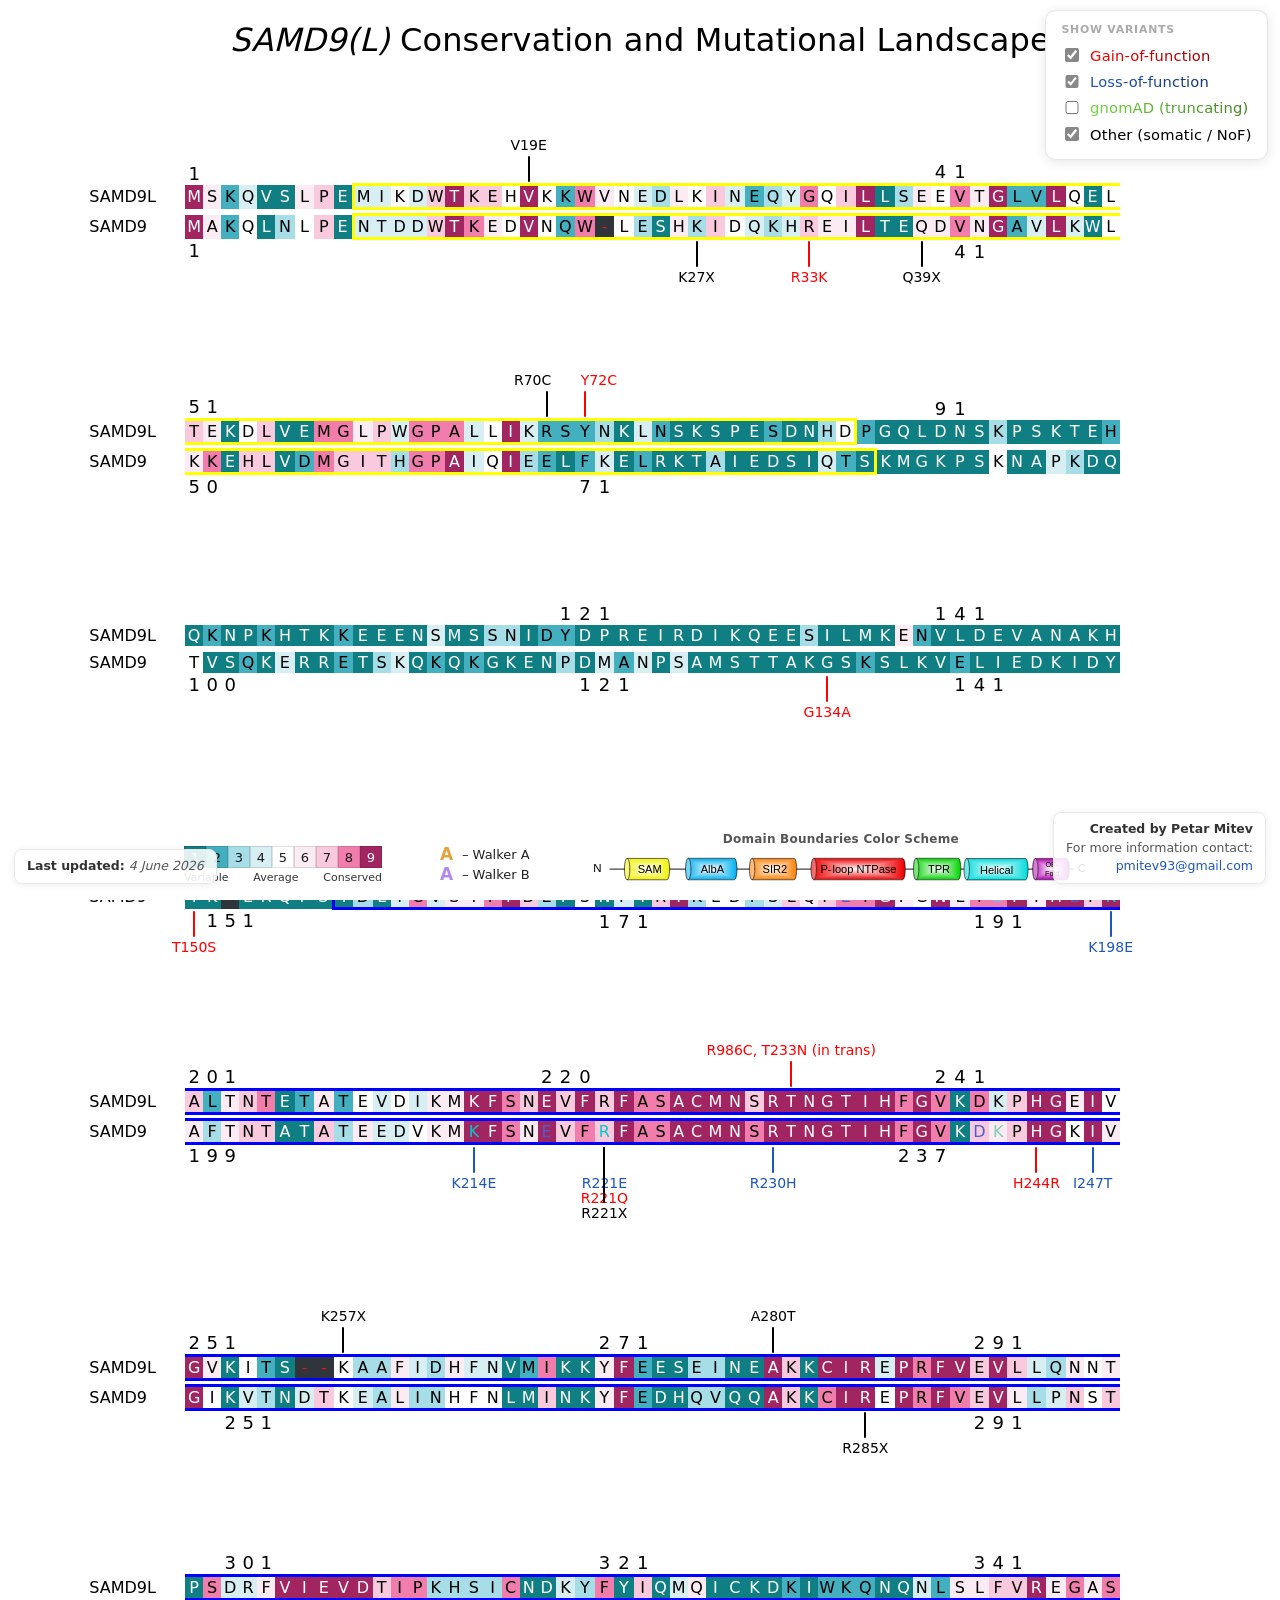
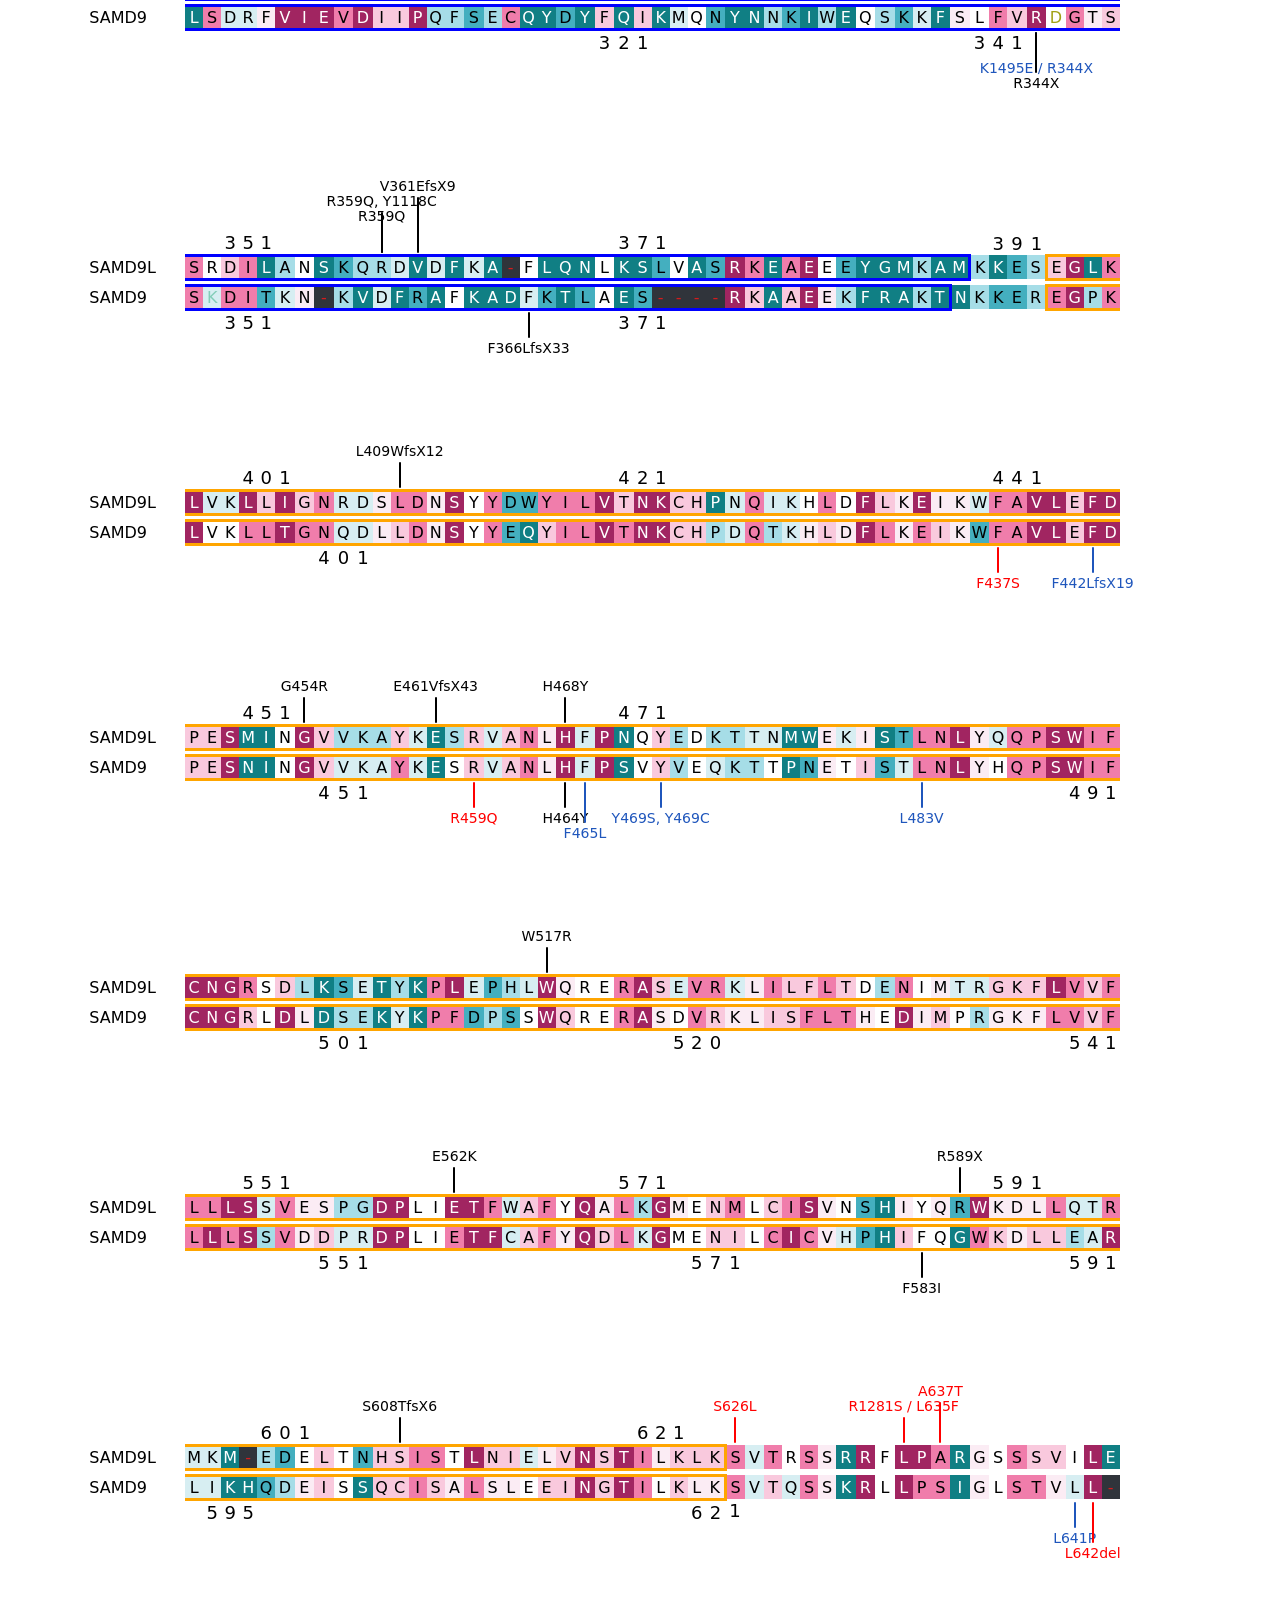
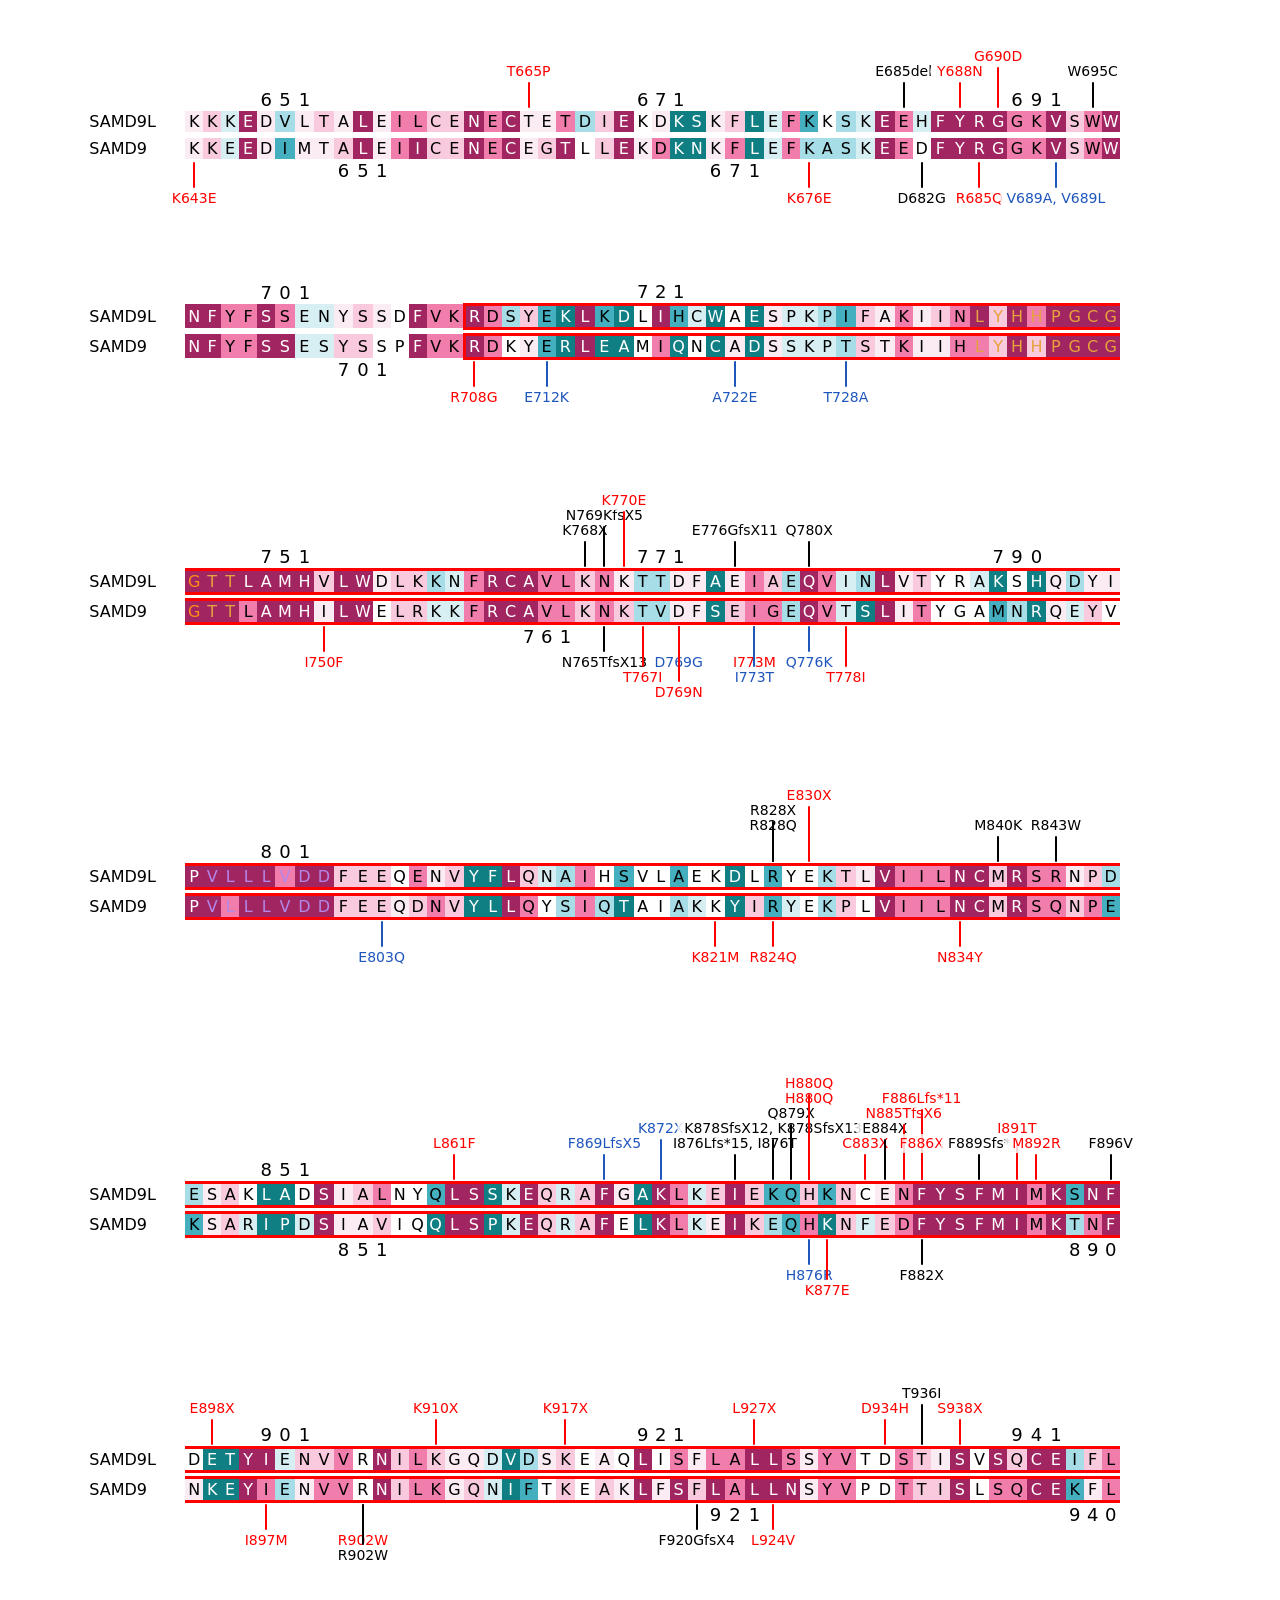
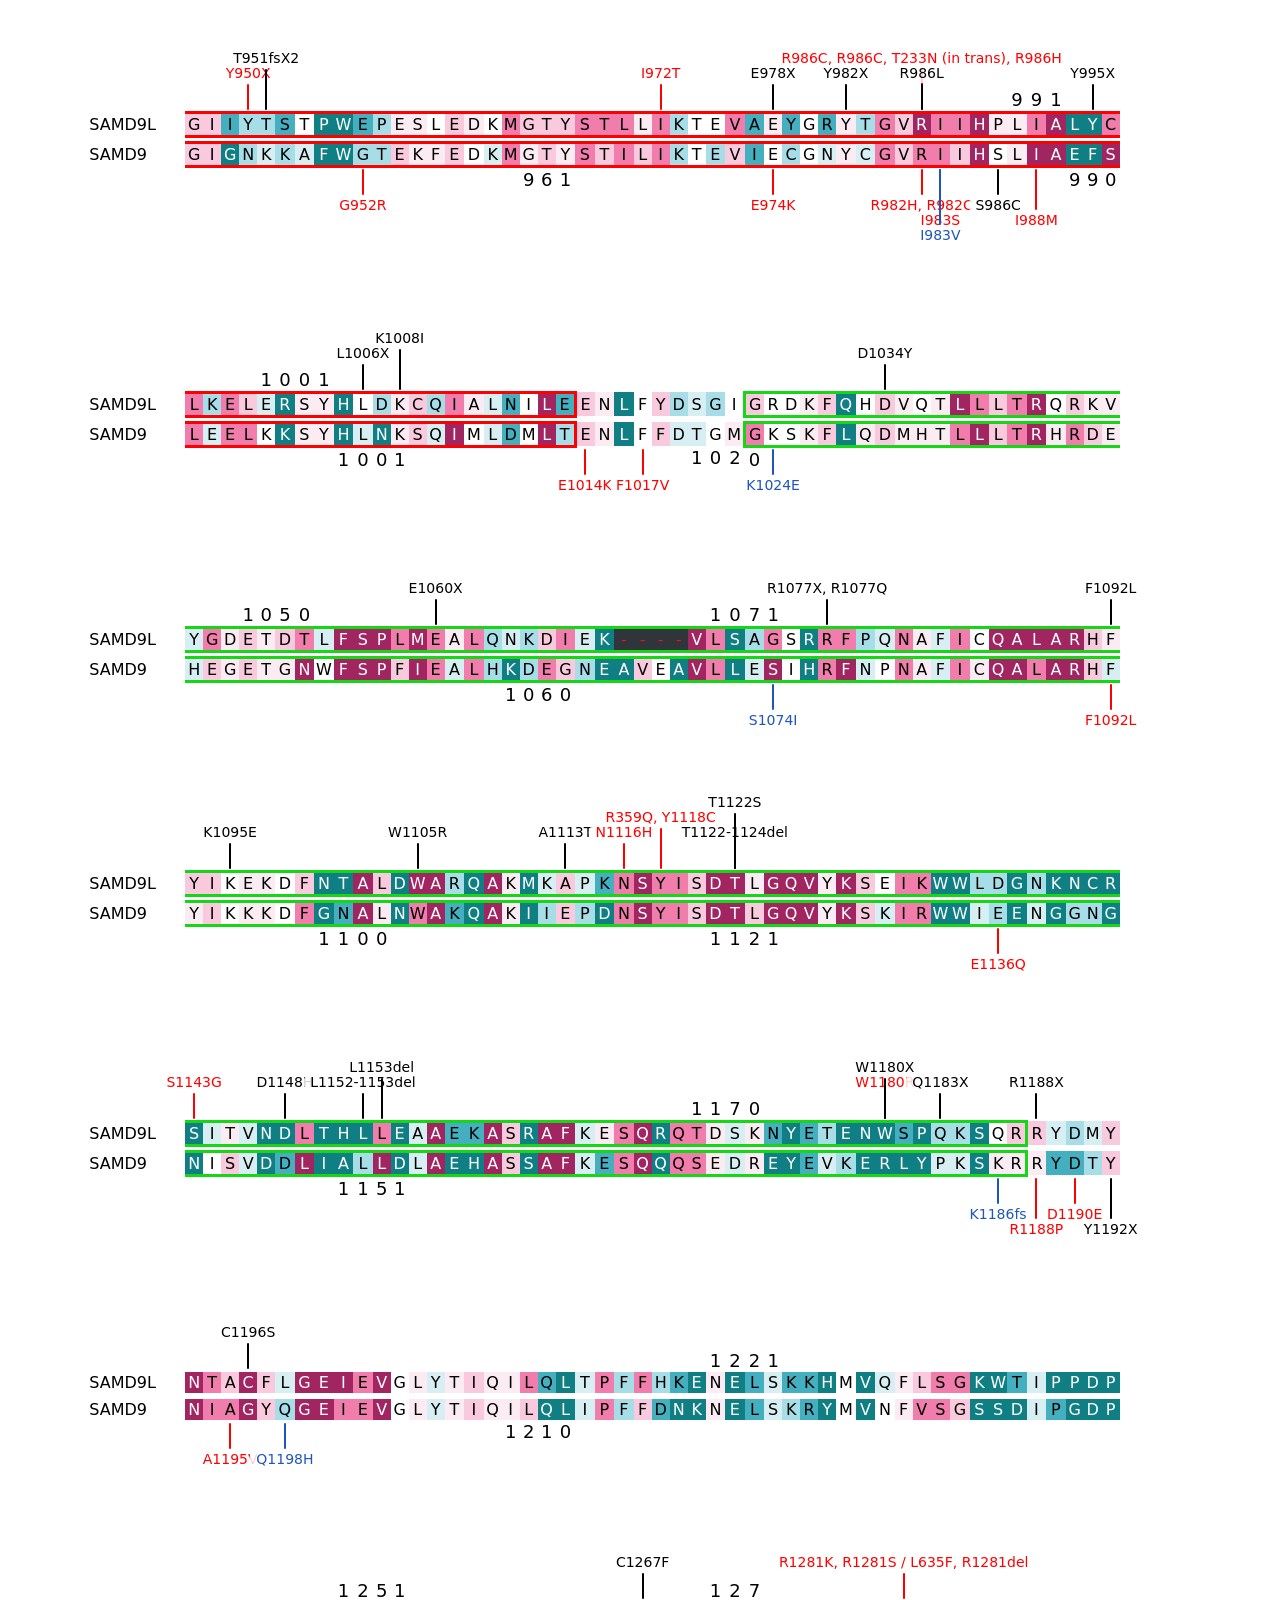
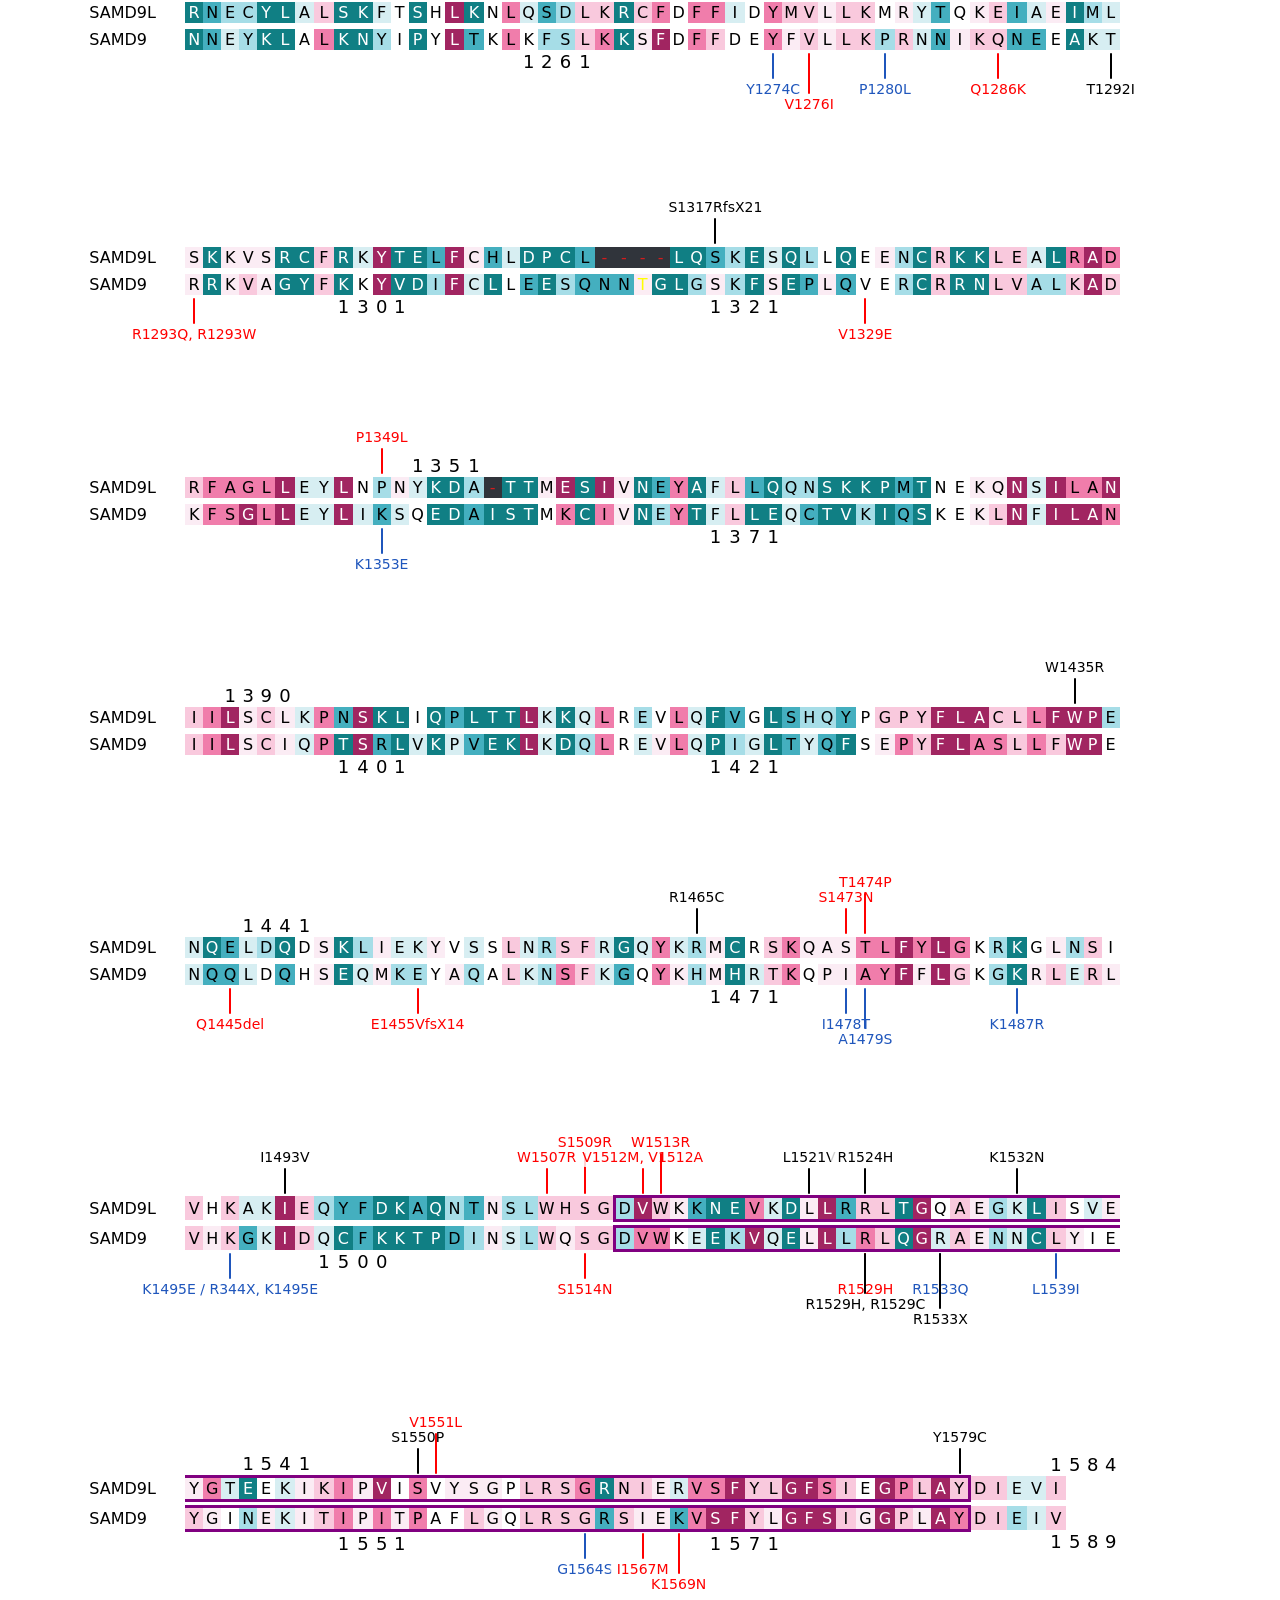
==== Comprehensive_map_ver2.html @ cfd137d6 "Polish: bigger info boxes, pill hover, gradient toggle, glassy toggle Co-Authored-By: Claude Sonnet " ====
<html lang="en">
<head>
    <meta charset="utf-8">
    <meta http-equiv="X-UA-Compatible" content="IE=edge">
    <meta name="viewport" content="width=device-width, initial-scale=1">
    <style>
table {
	/*	table-layout: auto; */
		table-layout: fixed;
        margin-left: 0em;
        margin-right: 0em;
        padding:1em 1em 1em 1em;
	    margin:1em 1em 1em 1em;
        border-collapse: collapse;
      }
td {
        font-family: "Arial", Arial, monospace;
        font-size:1em;
        font-weight: bold;
        text-align: center;
        overflow:visible;
     /*   white-space:nowrap; */
		 white-space:pre;
/*	 	padding:0.1em 0.1em 0.1em 0.1em; */
/*	 	margin:0.5em 0.5em 0.5em 0.5em;*/
		width: 1em;
      }
td.Seq_Name{
        text-align: left;
        width: 15em;
        padding-right:1em;
      }
td.Score9{
        color: #FFFFFF;
        background: #a12561;
  	}
td.Score8{
        background: #f07dab;
        }
td.Score7{
        background: #f9c9dd;
        }
td.Score6{
        background: #fbecf4;
        }
td.Score5{
        background: #FFFFFF;
        }
td.Score4{
        background: #d7eef2;
	}
td.Score3{
        background: #a6dde7;
	}
td.Score2{
        background: #44afbf;
        }
td.Score1{
        color: #FFFFFF;
        background: #107f84;
        }
td.ScoreNaN{
	    background: #C0C0C0;
	}
td.Score0{
        color: #d11d1d;
        background: #30343b;
        }
td.Score11{
        color: #FFFFFF;
        background: #FFFFFF;
        }

/* ISD COLORES */
td.Score9_ISD{
		color: #FFFF00;
        background: #A02560;
  	}
td.Score8_ISD{
		color: #FFFF00;
	    background: #F07DAB;
        }
td.Score7_ISD{
		color: #FFFF00;
        background: #FAC9DE;
        }
td.Score6_ISD{
		color: #FFFF00;
        background: #FCEDF4;
        }
td.Score5_ISD{
		color: #FFFF00;
        background: #FFFFFF;
        }
td.Score4_ISD{
		color: #FFFF00;
        background: #EAFFFF;
	}
td.Score3_ISD{
		color: #FFFF00;
        background: #D7FFFF;
	}
td.Score2_ISD{
		color: #FFFF00;
        background: #8CFFFF;
        }
td.Score1_ISD{
		color: #FFFF00;
        background: #10C8D1;
        }

td.white{
        background: #FFFFFF;
        }
/* GRAPH STYLING */

.barGraph {
/*	background: url(images/horizontal_grid_line_50_pixel.png) bottom left;*/
/*	border-bottom: 3px solid #333;*/
/*	font: 9px Helvetica, Geneva, sans-serif; */
	height: 20em;
	margin: 0em 0em;
	padding: 0em;
	position: relative;
	}

.barGraph p {
	font-size:1em;
	}

.barGraph li {
/*	background: #666 url(images/bar_50_percent_highlight.png) repeat-y top right;*/
/*	border: 0.2em solid #555;*/
	border-bottom: none;
	bottom: 0em;
	color: #FFF;
	margin: 0em;
	padding: 0em 0em 0em 0em;
	position: absolute;
	list-style: none;
	text-align: center;
	width: 1em;
	}

.barGraph li.p1{ background-color:#666666; }
.barGraph li:hover {font-weight:bold;}

/* ===================== Stage 1 enhancements ===================== */
:root{
  --ui-font: system-ui, -apple-system, "Segoe UI", Roboto, "Helvetica Neue",
             Arial, sans-serif;
  /* ======================= EASY TUNING KNOBS ======================= */
  --seq-weight: 400;     /* sequence-letter weight (was bold/700 = clunky) */
  --vlabel-size: 14px;   /* variant label text size (e.g. "V19E")          */
  --vline-gap: 3px;      /* white space between a variant line and the AA box */
  --toggle-font: 14px;   /* size of the "Show variants" box (top-right)        */
  --domain-height: 27px; /* size of the domain-scheme drawing at the bottom */
  --walkerA-color: #E6A23C;  /* Walker A residue letters (light orange)        */
  --walkerA2-color: #FF8C1A; /* G747/G743 (brighter orange, stands out)        */
  --walkerB-color: #B388EB;  /* Walker B residue letters (light purple)        */
  /* ================================================================ */
}
.domain-svg{ height:var(--domain-height); width:auto; display:block; }
body{ font-family: var(--ui-font); }
h1{ font-family: var(--ui-font); font-weight: 500; letter-spacing: .005em; }
/* modern font everywhere, overriding legacy <font face="..."> attributes.
   Column alignment is preserved because the table is table-layout:fixed with
   fixed 1em-wide, centered cells (alignment comes from cell width, not glyph). */
td, td font, font{ font-family: var(--ui-font); font-weight: var(--seq-weight); }

/* Proper vertical gap between the SAMD9L and SAMD9 rows.
   Replaces the old white-on-white "B" character hack. */
tr.seq-gap td, td.seq-gap{ height: 6px; line-height: 6px; padding: 0; font-size: 0; }

/* ---- Legends (bottom bar) ---- */
.legend-block{ display:flex; flex-direction:column; align-items:center;
               margin:0 28px; font-family:var(--ui-font); }
.consurf-row{ display:flex; }
.cs-box{ width:22px; height:22px; box-sizing:border-box; display:inline-flex;
         align-items:center; justify-content:center; font-size:13px;
         font-weight:400; font-variant-numeric: tabular-nums; color:#1a1a1a;
         border:1px solid rgba(0,0,0,.12); }
/* ConSurf 9->1 palette (span-scoped; the td.ScoreN rules don't reach spans) */
.cs-box.Score1{ background:#107f84; color:#fff; }
.cs-box.Score2{ background:#44afbf; }
.cs-box.Score3{ background:#a6dde7; }
.cs-box.Score4{ background:#d7eef2; }
.cs-box.Score5{ background:#ffffff; }
.cs-box.Score6{ background:#fbecf4; }
.cs-box.Score7{ background:#f9c9dd; }
.cs-box.Score8{ background:#f07dab; }
.cs-box.Score9{ background:#a12561; color:#fff; }
.consurf-labels{ display:flex; justify-content:space-between; width:198px;
                 font-size:11px; color:#333; margin-top:3px; }
.consurf-isd{ display:flex; align-items:center; gap:6px; font-size:11px;
              color:#333; margin-top:5px; }
.cs-isd{ width:18px; height:14px; background:#ffff99;
         border:1px solid rgba(0,0,0,.12); display:inline-block; }

    </style>
    <title>SAMD9(L) Conservation & Mutational Landscape</title>



</head>
<body>
<div class="center-content">
<br>
<div style="position: fixed; top: 0; width: 100%; height: 70px; background: white; z-index: 1; pointer-events: none;"></div>
<h1 style="position: fixed; top: 0; width: 100%; text-align: center; padding-bottom: 70px; z-index: 1; pointer-events: none;"><i>SAMD9(L)</i> Conservation and Mutational Landscape</h1>
<style>

.center-content {
    display: flex;
    flex-direction: column;
    align-items: center;
    padding-top: 30px;   /* small gap below the fixed title (header ignores clicks) */
}

.vertical-line{
            width: 2px;
            /* Adjust the width as needed */
          
            height: 25px;
            /* Adjust the height as needed */
          
            background-color: #000;
            /* Change color if desired */
          
            margin: 0 auto;
            /* Center the line horizontally */
          
            transform: rotate(180deg);
            /* Rotate the line to make it vertical */
          
        }

tr.bottom-align td {
    vertical-align: bottom !important;
}
tr.top-align td {
    vertical-align: top !important;
}

.outlined-row-all-yellow td:nth-child(n+12):nth-child(-n+52) {
    border-top: 3px solid yellow;
    border-bottom: 3px solid yellow;
}

.outlined-row-all-yellow td:nth-child(12) {
    border-left: 3px solid yellow;
    border-right: 0px solid yellow;
}

.outlined-row-all-yellow2 td:nth-child(n+3):nth-child(-n+38) {
    border-top: 3px solid yellow;
    border-bottom: 3px solid yellow;
}

.outlined-row-all-yellow2 td:nth-child(38) {
    border-left: 0px solid yellow;
    border-right: 3px solid yellow;
}

.outlined-row-all-yellow3 td:nth-child(n+3):nth-child(-n+39) {
    border-top: 3px solid yellow;
    border-bottom: 3px solid yellow;
}

.outlined-row-all-yellow3 td:nth-child(39) {
    border-left: 0px solid yellow;
    border-right: 3px solid yellow;
}

.outlined-row-all-blue td:nth-child(n+3):nth-child(-n+52) {
    border-top: 3px solid blue;
    border-bottom: 3px solid blue;
}

.outlined-row-all-blue2 td:nth-child(n+9):nth-child(-n+52) {
    border-top: 3px solid blue;
    border-bottom: 3px solid blue;
}

.outlined-row-all-blue2 td:nth-child(9) {
    border-left: 3px solid blue;
    border-right: 0px solid blue;
}

.outlined-row-all-blue3 td:nth-child(n+11):nth-child(-n+52) {
    border-top: 3px solid blue;
    border-bottom: 3px solid blue;
}

.outlined-row-all-blue3 td:nth-child(11) {
    border-left: 3px solid blue;
    border-right: 0px solid blue;
}

.outlined-row-all-blue4 td:nth-child(n+3):nth-child(-n+44) {
    border-top: 3px solid blue;
    border-bottom: 3px solid blue;
}

.outlined-row-all-blue4 td:nth-child(44) {
    border-left: 0px solid blue;
    border-right: 3px solid blue;
}

.outlined-row-all-blue4 td:nth-child(n+49):nth-child(-n+52) {
    border-top: 3px solid orange;
    border-bottom: 3px solid orange;
}

.outlined-row-all-blue4 td:nth-child(49) {
    border-left: 3px solid orange;
    border-right: 0px solid blue;
}

.outlined-row-all-blue5 td:nth-child(n+3):nth-child(-n+43) {
    border-top: 3px solid blue;
    border-bottom: 3px solid blue;
}

.outlined-row-all-blue5 td:nth-child(43) {
    border-left: 0px solid blue;
    border-right: 3px solid blue;
}

.outlined-row-all-blue5 td:nth-child(n+49):nth-child(-n+52) {
    border-top: 3px solid orange;
    border-bottom: 3px solid orange;
}

.outlined-row-all-blue5 td:nth-child(49) {
    border-left: 3px solid orange;
    border-right: 0px solid blue;
}

.outlined-row-all-orange td:nth-child(n+3):nth-child(-n+52) {
    border-top: 3px solid orange;
    border-bottom: 3px solid orange;
}

.outlined-row-all-orange2 td:nth-child(n+3):nth-child(-n+31) {
    border-top: 3px solid orange;
    border-bottom: 3px solid orange;
}

.outlined-row-all-orange2 td:nth-child(31) {
    border-left: 0px solid orange;
    border-right: 3px solid orange;
}

.outlined-row-all-red td:nth-child(n+3):nth-child(-n+52) {
    border-top: 3px solid red;
    border-bottom: 3px solid red;
}

.outlined-row-all-red2 td:nth-child(n+18):nth-child(-n+52) {
    border-top: 3px solid red;
    border-bottom: 3px solid red;
}

.outlined-row-all-red2 td:nth-child(18) {
    border-left: 3px solid red;
    border-right: 0px solid red;
}

.outlined-row-all-red3 td:nth-child(n+3):nth-child(-n+23) {
    border-top: 3px solid red;
    border-bottom: 3px solid red;
}

.outlined-row-all-red3 td:nth-child(23) {
    border-left: 0px solid red;
    border-right: 3px solid red;
}

.outlined-row-all-red3 td:nth-child(n+33):nth-child(-n+52) {
    border-top: 3px solid #16d715;
    border-bottom: 3px solid #16d715;
}

.outlined-row-all-red3 td:nth-child(33) {
    border-left: 3px solid #16d715;
    border-right: 0px solid #16d715;
}

.outlined-row-all-green td:nth-child(n+3):nth-child(-n+52) {
    border-top: 3px solid #16d715;
    border-bottom: 3px solid #16d715;
}

.outlined-row-all-green2 td:nth-child(n+3):nth-child(-n+47) {
    border-top: 3px solid #16d715;
    border-bottom: 3px solid #16d715;
}

.outlined-row-all-green2 td:nth-child(47) {
    border-left: 0px solid #16d715;
    border-right: 3px solid #16d715;
}

.outlined-row-all-purple td:nth-child(n+26):nth-child(-n+52) {
    border-top: 3px solid purple;
    border-bottom: 3px solid purple;
}

.outlined-row-all-purple td:nth-child(26) {
    border-left: 3px solid purple;
    border-right: 0px solid purple;
}

.outlined-row-all-purple2 td:nth-child(n+3):nth-child(-n+44) {
    border-top: 3px solid purple;
    border-bottom: 3px solid purple;
}

.outlined-row-all-purple2 td:nth-child(44) {
    border-left: 0px solid purple;
    border-right: 3px solid purple;
}


.outlined-cell {
    border-color: inherit;
}

.outlined-cell[data-outline~="top"] {
    border-top: 1px solid;
}

.outlined-cell[data-outline~="bottom"] {
    border-bottom: 1px solid;
}

.outlined-cell[data-outline~="left"] {
    border-left: 1px solid;
}

.outlined-cell[data-outline~="right"] {
    border-right: 1px solid;
}



/*

<tr class="outlined-row-4-52">

*/



/* This is to anchor the numbers down, keep it!!!!!! 
td {
    vertical-align: bottom;
}
 */

/* This is how you add a upward line:

<div class="vertical-line"></div>
<div class="vertical-line" style="background-color: #FF0000;"></div>
You add this to the numbers rows:
<tr class="bottom-align">
<tr class="top-align">

<div class="vertical-line" style="background-color:white; color:green; font-size: 14;transform: rotate(0deg); text-align: center; margin-left: -10px; display: flex; align-items: flex-end;">K34S</div>


 */

</style>
<table>
<tbody>
<tr><td class="Score11">.</td>
</tr><tr><td class="Score11">.</td>
</tr><tr><td class="Score11">.</td>
<tr class="top-align">
<td><font color="black" face="Arial" size="+1"> </font></td>
<td><font color="black" face="Arial" size="+1"> </font></td>
<td><font color="000000" face="Arial" size="+1"> </font></td>
<td><font color="000000" face="Arial" size="+1"> </font></td>
<td><font color="000000" face="Arial" size="+1"> </font></td>
<td><div class="vertical-line" style="background-color:transparent; color:73d73c; font-size: 14;transform: rotate(0deg); text-align: center; margin-left: -10px; display: flex; align-items: flex-end;"></div></td>
<td><font color="000000" face="Arial" size="+1"> </font></td>
<td><font color="000000" face="Arial" size="+1"> </font></td>
<td><font color="000000" face="Arial" size="+1"> </font></td>
<td><font color="000000" face="Arial" size="+1"> </font></td>
<td><font color="000000" face="Arial" size="+1"> </font></td>
<td><font color="000000" face="Arial" size="+1"> </font></td>
<td><font color="000000" face="Arial" size="+1"> </font></td>
<td><font color="000000" face="Arial" size="+1"> </font></td>
<td><font color="000000" face="Arial" size="+1"> </font></td>
<td><div class="vertical-line" style="background-color:transparent; color:73d73c; font-size: 14;transform: rotate(0deg); text-align: center; margin-left: -10px; display: flex; align-items: flex-end;"></div></td>
<td><font color="000000" face="Arial" size="+1"> </font></td>
<td><font color="000000" face="Arial" size="+1"> </font></td>
<td><font color="000000" face="Arial" size="+1"> </font></td>
<td><font color="000000" face="Arial" size="+1"> </font></td>
<td><div class="vertical-line" style="background-color:white; color:000000; font-size: 14;transform: rotate(0deg); text-align: center; margin-left: -10px; display: flex; align-items: flex-end;">V19E</div></td>
<td><font color="000000" face="Arial" size="+1"> </font></td>
<td><font color="000000" face="Arial" size="+1"> </font></td>
<td><div class="vertical-line" style="background-color:transparent; color:73d73c; font-size: 14;transform: rotate(0deg); text-align: center; margin-left: -10px; display: flex; align-items: flex-end;"></div></td>
<td><font color="000000" face="Arial" size="+1"> </font></td>
<td><font color="000000" face="Arial" size="+1"> </font></td>
<td><font color="000000" face="Arial" size="+1"> </font></td>
<td><font color="000000" face="Arial" size="+1"> </font></td>
<td><font color="000000" face="Arial" size="+1"> </font></td>
<td><font color="000000" face="Arial" size="+1"> </font></td>
<td><font color="000000" face="Arial" size="+1"> </font></td>
<td><font color="000000" face="Arial" size="+1"> </font></td>
<td><font color="000000" face="Arial" size="+1"> </font></td>
<td><font color="000000" face="Arial" size="+1"> </font></td>
<td><div class="vertical-line" style="background-color:transparent; color:73d73c; font-size: 14;transform: rotate(0deg); text-align: center; margin-left: -10px; display: flex; align-items: flex-end;"></div></td>
<td><font color="000000" face="Arial" size="+1"> </font></td>
<td><font color="000000" face="Arial" size="+1"> </font></td>
<td><font color="000000" face="Arial" size="+1"> </font></td>
<td><font color="000000" face="Arial" size="+1"> </font></td>
<td><font color="000000" face="Arial" size="+1"> </font></td>
<td><font color="000000" face="Arial" size="+1"> </font></td>
<td><font color="000000" face="Arial" size="+1"> </font></td>
<td><font color="000000" face="Arial" size="+1"> </font></td>
<td><font color="000000" face="Arial" size="+1"> </font></td>
<td><font color="000000" face="Arial" size="+1"> </font></td>
<td><font color="000000" face="Arial" size="+1"> </font></td>
<td><font color="000000" face="Arial" size="+1"> </font></td>
<td><font color="000000" face="Arial" size="+1"> </font></td>
<td><font color="000000" face="Arial" size="+1"> </font></td>
<td><font color="000000" face="Arial" size="+1"> </font></td>
<td><font color="000000" face="Arial" size="+1"> </font></td>
<td><font color="000000" face="Arial" size="+1"> </font></td>
</tr>
</tr><tr class="bottom-align">
<td><font color="000000" face="Arial" size="+1"> </font></td>
<td><font color="000000" face="Arial" size="+1"> </font></td>
<td><font color="000000" face="Arial" size="+1">1</font></td>
<td><font color="000000" face="Arial" size="+1"> </font></td>
<td><font color="000000" face="Arial" size="+1"> </font></td>
<td><div class="vertical-line" style="background-color:73d73c;"></div></td>
<td><font color="000000" face="Arial" size="+1"> </font></td>
<td><font color="000000" face="Arial" size="+1"> </font></td>
<td><font color="000000" face="Arial" size="+1"> </font></td>
<td><font color="000000" face="Arial" size="+1"> </font></td>
<td><font color="000000" face="Arial" size="+1"> </font></td>
<td><font color="000000" face="Arial" size="+1"> </font></td>
<td><font color="000000" face="Arial" size="+1"> </font></td>
<td><font color="000000" face="Arial" size="+1"> </font></td>
<td><font color="000000" face="Arial" size="+1"> </font></td>
<td><div class="vertical-line" style="background-color:73d73c;"></div></td>
<td><font color="000000" face="Arial" size="+1"> </font></td>
<td><font color="000000" face="Arial" size="+1"> </font></td>
<td><font color="000000" face="Arial" size="+1"> </font></td>
<td><font color="000000" face="Arial" size="+1"> </font></td>
<td><div class="vertical-line" style="background-color:000000;"></div></td>
<td><font color="000000" face="Arial" size="+1"> </font></td>
<td><font color="000000" face="Arial" size="+1"></font></td>
<td><div class="vertical-line" style="background-color:73d73c;"></div></td>
<td><font color="000000" face="Arial" size="+1"> </font></td>
<td><font color="000000" face="Arial" size="+1"> </font></td>
<td><font color="000000" face="Arial" size="+1"> </font></td>
<td><font color="000000" face="Arial" size="+1"> </font></td>
<td><font color="000000" face="Arial" size="+1"> </font></td>
<td><font color="000000" face="Arial" size="+1"> </font></td>
<td><font color="000000" face="Arial" size="+1"> </font></td>
<td><font color="000000" face="Arial" size="+1"> </font></td>
<td><font color="000000" face="Arial" size="+1"> </font></td>
<td><font color="000000" face="Arial" size="+1"> </font></td>
<td><div class="vertical-line" style="background-color:73d73c;"></div></td>
<td><font color="000000" face="Arial" size="+1"> </font></td>
<td><font color="000000" face="Arial" size="+1"> </font></td>
<td><font color="000000" face="Arial" size="+1"> </font></td>
<td><font color="000000" face="Arial" size="+1"> </font></td>
<td><font color="000000" face="Arial" size="+1"> </font></td>
<td><font color="000000" face="Arial" size="+1"> </font></td>
<td><font color="000000" face="Arial" size="+1"> </font></td>
<td><font color="000000" face="Arial" size="+1">4</font></td>
<td><font color="000000" face="Arial" size="+1">1</font></td>
<td><font color="000000" face="Arial" size="+1"> </font></td>
<td><font color="000000" face="Arial" size="+1"> </font></td>
<td><font color="000000" face="Arial" size="+1"> </font></td>
<td><font color="000000" face="Arial" size="+1"> </font></td>
<td><font color="000000" face="Arial" size="+1"> </font></td>
<td><font color="000000" face="Arial" size="+1"> </font></td>
<td><font color="000000" face="Arial" size="+1"> </font></td>
<td><font color="000000" face="Arial" size="+1"> </font></td>
</tr>
<tr class="outlined-row-all-yellow">
<td style="text-align: left;"><font face="Calibri" color="black" size="+0.4">SAMD9L  </font></td>
<td class="Score11"></td>
<td class="Score9">M</td>
<td class="Score6">S</td>
<td class="Score2">K</td>
<td class="Score4">Q</td>
<td class="Score1">V</td>
<td class="Score1">S</td>
<td class="Score6">L</td>
<td class="Score7">P</td>
<td class="Score1">E</td>
<td class="Score4">M</td>
<td class="Score4">I</td>
<td class="Score5">K</td>
<td class="Score4">D</td>
<td class="Score7">W</td>
<td class="Score9">T</td>
<td class="Score7">K</td>
<td class="Score7">E</td>
<td class="Score5">H</td>
<td class="Score9">V</td>
<td class="Score5">K</td>
<td class="Score2">K</td>
<td class="Score8">W</td>
<td class="Score6">V</td>
<td class="Score5">N</td>
<td class="Score4">E</td>
<td class="Score3">D</td>
<td class="Score6">L</td>
<td class="Score5">K</td>
<td class="Score7">I</td>
<td class="Score4">N</td>
<td class="Score2">E</td>
<td class="Score3">Q</td>
<td class="Score4">Y</td>
<td class="Score8">G</td>
<td class="Score5">Q</td>
<td class="Score7">I</td>
<td class="Score9">L</td>
<td class="Score1">L</td>
<td class="Score3">S</td>
<td class="Score6">E</td>
<td class="Score5">E</td>
<td class="Score8">V</td>
<td class="Score6">T</td>
<td class="Score9">G</td>
<td class="Score2">L</td>
<td class="Score2">V</td>
<td class="Score9">L</td>
<td class="Score5">Q</td>
<td class="Score1">E</td>
<td class="Score5">L</td>
</tr>
<tr><td class="seq-gap"></td>
</tr>
<tr class="outlined-row-all-yellow">
<td style="text-align: left;"><font face="Calibri" color="black" size="+0.4">SAMD9  </font></td>
<td class="Score11"></td>
<td class="Score9">M</td>
<td class="Score6">A</td>
<td class="Score2">K</td>
<td class="Score5">Q</td>
<td class="Score1">L</td>
<td class="Score3">N</td>
<td class="Score5">L</td>
<td class="Score7">P</td>
<td class="Score1">E</td>
<td class="Score4">N</td>
<td class="Score4">T</td>
<td class="Score4">D</td>
<td class="Score4">D</td>
<td class="Score7">W</td>
<td class="Score9">T</td>
<td class="Score8">K</td>
<td class="Score6">E</td>
<td class="Score5">D</td>
<td class="Score9">V</td>
<td class="Score5">N</td>
<td class="Score2">Q</td>
<td class="Score8">W</td>
<td class="Score0">-</td>
<td class="Score5">L</td>
<td class="Score3">E</td>
<td class="Score1">S</td>
<td class="Score6">H</td>
<td class="Score3">K</td>
<td class="Score7">I</td>
<td class="Score5">D</td>
<td class="Score4">Q</td>
<td class="Score3">K</td>
<td class="Score4">H</td>
<td class="Score7">R</td>
<td class="Score6">E</td>
<td class="Score6">I</td>
<td class="Score9">L</td>
<td class="Score1">T</td>
<td class="Score1">E</td>
<td class="Score6">Q</td>
<td class="Score6">D</td>
<td class="Score8">V</td>
<td class="Score6">N</td>
<td class="Score9">G</td>
<td class="Score2">A</td>
<td class="Score4">V</td>
<td class="Score9">L</td>
<td class="Score4">K</td>
<td class="Score1">W</td>
<td class="Score5">L</td>
</tr>
<tr class="top-align">
<td><font color="000000" face="Arial" size="+1"> </font></td>
<td><font color="000000" face="Arial" size="+1"> </font></td>
<td><font color="000000" face="Arial" size="+1">1</font></td>
<td><font color="000000" face="Arial" size="+1"> </font></td>
<td><font color="000000" face="Arial" size="+1"> </font></td>
<td><font color="000000" face="Arial" size="+1"> </font></td>
<td><font color="000000" face="Arial" size="+1"> </font></td>
<td><font color="000000" face="Arial" size="+1"> </font></td>
<td><font color="000000" face="Arial" size="+1"> </font></td>
<td><font color="000000" face="Arial" size="+1"> </font></td>
<td><font color="000000" face="Arial" size="+1"> </font></td>
<td><div class="vertical-line" style="background-color:73d73c;"></div></td>
<td><font color="000000" face="Arial" size="+1"> </font></td>
<td><font color="000000" face="Arial" size="+1"> </font></td>
<td><font color="000000" face="Arial" size="+1"> </font></td>
<td><font color="000000" face="Arial" size="+1"> </font></td>
<td><font color="000000" face="Arial" size="+1"> </font></td>
<td><font color="000000" face="Arial" size="+1"> </font></td>
<td><font color="000000" face="Arial" size="+1"> </font></td>
<td><font color="000000" face="Arial" size="+1"> </font></td>
<td><font color="000000" face="Arial" size="+1"> </font></td>
<td><font color="000000" face="Arial" size="+1"> </font></td>
<td><font color="000000" face="Arial" size="+1"> </font></td>
<td><div class="vertical-line" style="background-color:73d73c;"></div></td>
<td><font color="000000" face="Arial" size="+1"> </font></td>
<td><div class="vertical-line" style="background-color:73d73c;"></div></td>
<td><font color="000000" face="Arial" size="+1"> </font></td>
<td><div class="vertical-line" style="background-color:73d73c;"></div></td>
<td><font color="000000" face="Arial" size="+1"> </font></td>
<td><div class="vertical-line" style="background-color:000000;"></div></td>
<td><font color="000000" face="Arial" size="+1"> </font></td>
<td><div class="vertical-line" style="background-color:73d73c;"></div></td>
<td><font color="000000" face="Arial" size="+1"> </font></td>
<td><div class="vertical-line" style="background-color:73d73c;"></div></td>
<td><div class="vertical-line" style="background-color:73d73c;"></div></td>
<td><div class="vertical-line" style="background-color:FF0000;"></div></td>
<td><font color="000000" face="Arial" size="+1"> </font></td>
<td><font color="000000" face="Arial" size="+1"> </font></td>
<td><font color="000000" face="Arial" size="+1"> </font></td>
<td><font color="000000" face="Arial" size="+1"> </font></td>
<td><font color="000000" face="Arial" size="+1"> </font></td>
<td><div class="vertical-line" style="background-color:73d73c;"></div></td>
<td><font color="000000" face="Arial" size="+1"> </font></td>
<td><font color="000000" face="Arial" size="+1">4</font></td>
<td><font color="000000" face="Arial" size="+1">1</font></td>
<td><font color="000000" face="Arial" size="+1"> </font></td>
<td><font color="000000" face="Arial" size="+1"> </font></td>
<td><font color="000000" face="Arial" size="+1"> </font></td>
<td><font color="000000" face="Arial" size="+1"> </font></td>
<td><font color="000000" face="Arial" size="+1"> </font></td>
<td><div class="vertical-line" style="background-color:73d73c;"></div></td>
<td><font color="000000" face="Arial" size="+1"> </font></td>
</tr>
<tr class="top-align">
<td><font color="black" face="Arial" size="+1"> </font></td>
<td><font color="black" face="Arial" size="+1"> </font></td>
<td><font color="000000" face="Arial" size="+1"> </font></td>
<td><font color="000000" face="Arial" size="+1"> </font></td>
<td><font color="000000" face="Arial" size="+1"> </font></td>
<td><font color="000000" face="Arial" size="+1"> </font></td>
<td><font color="000000" face="Arial" size="+1"> </font></td>
<td><font color="000000" face="Arial" size="+1"> </font></td>
<td><font color="000000" face="Arial" size="+1"> </font></td>
<td><font color="000000" face="Arial" size="+1"> </font></td>
<td><font color="000000" face="Arial" size="+1"> </font></td>
<td><div class="vertical-line" style="background-color:transparent; color:73d73c; font-size: 14;transform: rotate(0deg); text-align: center; margin-left: -10px; display: flex; align-items: flex-end;"></div></td>
<td><font color="000000" face="Arial" size="+1"> </font></td>
<td><font color="000000" face="Arial" size="+1"> </font></td>
<td><font color="000000" face="Arial" size="+1"> </font></td>
<td><font color="000000" face="Arial" size="+1"> </font></td>
<td><font color="000000" face="Arial" size="+1"> </font></td>
<td><font color="000000" face="Arial" size="+1"> </font></td>
<td><font color="000000" face="Arial" size="+1"> </font></td>
<td><font color="000000" face="Arial" size="+1"> </font></td>
<td><font color="000000" face="Arial" size="+1"> </font></td>
<td><font color="000000" face="Arial" size="+1"> </font></td>
<td><font color="000000" face="Arial" size="+1"> </font></td>
<td><div class="vertical-line" style="background-color:transparent; color:73d73c; font-size: 14;transform: rotate(0deg); text-align: center; margin-left: -10px; display: flex; align-items: flex-end;"></div></td>
<td><font color="000000" face="Arial" size="+1"> </font></td>
<td><div class="vertical-line" style="background-color:transparent; color:73d73c; font-size: 14;transform: rotate(0deg); text-align: center; margin-left: -10px; display: flex; align-items: flex-end;"></div></td>
<td><font color="000000" face="Arial" size="+1"> </font></td>
<td><div class="vertical-line" style="background-color:transparent; color:73d73c; font-size: 14;transform: rotate(0deg); text-align: center; margin-left: -10px; display: flex; align-items: flex-end;"></div></td>
<td><font color="000000" face="Arial" size="+1"> </font></td>
<td><div class="vertical-line" style="background-color:white; color:000000; font-size: 14;transform: rotate(0deg); text-align: center; margin-left: -10px; display: flex; align-items: flex-end;">K27X</div></td>
<td><font color="000000" face="Arial" size="+1"> </font></td>
<td><div class="vertical-line" style="background-color:transparent; color:73d73c; font-size: 14;transform: rotate(0deg); text-align: center; margin-left: -10px; display: flex; align-items: flex-end;"></div></td>
<td><font color="000000" face="Arial" size="+1"> </font></td>
<td><div class="vertical-line" style="background-color:transparent; color:73d73c; font-size: 14;transform: rotate(0deg); text-align: center; margin-left: -10px; display: flex; align-items: flex-end;"></div></td>
<td><div class="vertical-line" style="background-color:transparent; color:73d73c; font-size: 14;transform: rotate(0deg); text-align: center; margin-left: -10px; display: flex; align-items: flex-end;"></div></td>
<td><div class="vertical-line" style="background-color:white; font-size: 14;transform: rotate(0deg); text-align: center; margin-left: -10px; display: flex; align-items: flex-end;">
    <span style="color: #FF0000;">R33K; </span>
</div></td>
<td><font color="000000" face="Arial" size="+1"> </font></td>
<td><font color="000000" face="Arial" size="+1"> </font></td>
<td><font color="000000" face="Arial" size="+1"> </font></td>
<td><font color="000000" face="Arial" size="+1"> </font></td>
<td><font color="000000" face="Arial" size="+1"> </font></td>
<td><div class="vertical-line" style="background-color:transparent; color:73d73c; font-size: 14;transform: rotate(0deg); text-align: center; margin-left: -10px; display: flex; align-items: flex-end;"></div></td>
<td><font color="000000" face="Arial" size="+1"> </font></td>
<td><font color="000000" face="Arial" size="+1"> </font></td>
<td><font color="000000" face="Arial" size="+1"> </font></td>
<td><font color="000000" face="Arial" size="+1"> </font></td>
<td><font color="000000" face="Arial" size="+1"> </font></td>
<td><font color="000000" face="Arial" size="+1"> </font></td>
<td><font color="000000" face="Arial" size="+1"> </font></td>
<td><font color="000000" face="Arial" size="+1"> </font></td>
<td><div class="vertical-line" style="background-color:transparent; color:73d73c; font-size: 14;transform: rotate(0deg); text-align: center; margin-left: -10px; display: flex; align-items: flex-end;"></div></td>
<td><font color="000000" face="Arial" size="+1"> </font></td>
</tr>
<tr class="top-align">
<td><font color="black" face="Arial" size="+1"> </font></td>
<td><font color="black" face="Arial" size="+1"> </font></td>
<td><font color="000000" face="Arial" size="+1"> </font></td>
<td><font color="000000" face="Arial" size="+1"> </font></td>
<td><font color="000000" face="Arial" size="+1"> </font></td>
<td><font color="000000" face="Arial" size="+1"> </font></td>
<td><font color="000000" face="Arial" size="+1"> </font></td>
<td><font color="000000" face="Arial" size="+1"> </font></td>
<td><font color="000000" face="Arial" size="+1"> </font></td>
<td><font color="000000" face="Arial" size="+1"> </font></td>
<td><font color="000000" face="Arial" size="+1"> </font></td>
<td><div class="vertical-line" style="background-color:transparent; color:73d73c; font-size: 14;transform: rotate(0deg); text-align: center; margin-left: -10px; display: flex; align-items: flex-end;"></div></td>
<td><font color="000000" face="Arial" size="+1"> </font></td>
<td><font color="000000" face="Arial" size="+1"> </font></td>
<td><font color="000000" face="Arial" size="+1"> </font></td>
<td><font color="000000" face="Arial" size="+1"> </font></td>
<td><font color="000000" face="Arial" size="+1"> </font></td>
<td><font color="000000" face="Arial" size="+1"> </font></td>
<td><font color="000000" face="Arial" size="+1"> </font></td>
<td><font color="000000" face="Arial" size="+1"> </font></td>
<td><font color="000000" face="Arial" size="+1"> </font></td>
<td><font color="000000" face="Arial" size="+1"> </font></td>
<td><font color="000000" face="Arial" size="+1"> </font></td>
<td><div class="vertical-line" style="background-color:transparent; color:73d73c; font-size: 14;transform: rotate(0deg); text-align: center; margin-left: -10px; display: flex; align-items: flex-end;"></div></td>
<td><font color="000000" face="Arial" size="+1"> </font></td>
<td><div class="vertical-line" style="background-color:transparent; color:73d73c; font-size: 14;transform: rotate(0deg); text-align: center; margin-left: -10px; display: flex; align-items: flex-end;"></div></td>
<td><font color="000000" face="Arial" size="+1"> </font></td>
<td><div class="vertical-line" style="background-color:transparent; color:73d73c; font-size: 14;transform: rotate(0deg); text-align: center; margin-left: -10px; display: flex; align-items: flex-end;"></div></td>
<td><font color="000000" face="Arial" size="+1"> </font></td>
<td><div class="vertical-line" style="background-color:white; color:000000; font-size: 14;transform: rotate(0deg); text-align: center; margin-left: -10px; display: flex; align-items: flex-end;"></div></td>
<td><font color="000000" face="Arial" size="+1"> </font></td>
<td><div class="vertical-line" style="background-color:transparent; color:73d73c; font-size: 14;transform: rotate(0deg); text-align: center; margin-left: -10px; display: flex; align-items: flex-end;"></div></td>
<td><font color="000000" face="Arial" size="+1"> </font></td>
<td><div class="vertical-line" style="background-color:transparent; color:73d73c; font-size: 14;transform: rotate(0deg); text-align: center; margin-left: -10px; display: flex; align-items: flex-end;"></div></td>
<td><div class="vertical-line" style="background-color:transparent; color:73d73c; font-size: 14;transform: rotate(0deg); text-align: center; margin-left: -10px; display: flex; align-items: flex-end;"></div></td>
<td><div class="vertical-line" style="background-color:white; font-size: 14;transform: rotate(0deg); text-align: center; margin-left: -10px; display: flex; align-items: flex-end;">
    <span style="color: #73d73c;">R33GfsX4</span>  
</div></td>
<td><font color="000000" face="Arial" size="+1"> </font></td>
<td><font color="000000" face="Arial" size="+1"> </font></td>
<td><font color="000000" face="Arial" size="+1"> </font></td>
<td><font color="000000" face="Arial" size="+1"> </font></td>
<td><font color="000000" face="Arial" size="+1"> </font></td>
<td><div class="vertical-line" style="background-color:transparent; color:73d73c; font-size: 14;transform: rotate(0deg); text-align: center; margin-left: -10px; display: flex; align-items: flex-end;"></div></td>
<td><font color="000000" face="Arial" size="+1"> </font></td>
<td><font color="000000" face="Arial" size="+1"> </font></td>
<td><font color="000000" face="Arial" size="+1"> </font></td>
<td><font color="000000" face="Arial" size="+1"> </font></td>
<td><font color="000000" face="Arial" size="+1"> </font></td>
<td><font color="000000" face="Arial" size="+1"> </font></td>
<td><font color="000000" face="Arial" size="+1"> </font></td>
<td><font color="000000" face="Arial" size="+1"> </font></td>
<td><div class="vertical-line" style="background-color:transparent; color:73d73c; font-size: 14;transform: rotate(0deg); text-align: center; margin-left: -10px; display: flex; align-items: flex-end;"></div></td>
<td><font color="000000" face="Arial" size="+1"> </font></td>
</tr>
<tr></tr><tr><td class="Score11">.</td>
</tr><tr><td class="Score11">.</td>
</tr><tr><td class="Score11">.</td>
</tr><tr><td class="Score11">.</td>
</tr><tr>
</tr>
<tr class="top-align">
<td><font color="black" face="Arial" size="+1"> </font></td>
<td><font color="black" face="Arial" size="+1"> </font></td>
<td><font color="000000" face="Arial" size="+1"> </font></td>
<td><font color="000000" face="Arial" size="+1"> </font></td>
<td><font color="000000" face="Arial" size="+1"> </font></td>
<td><font color="000000" face="Arial" size="+1"> </font></td>
<td><font color="000000" face="Arial" size="+1"> </font></td>
<td><font color="000000" face="Arial" size="+1"> </font></td>
<td><font color="000000" face="Arial" size="+1"> </font></td>
<td><div class="vertical-line" style="background-color:white; color:73d73c; font-size: 14;transform: rotate(0deg); text-align: center; margin-left: -60px; display: flex; align-items: flex-end;"></div></td>
<td><div class="vertical-line" style="background-color:white; color:73d73c; font-size: 14;transform: rotate(0deg); text-align: center; margin-left: 2px; display: flex; align-items: flex-end;"></div></td>
<td><font color="000000" face="Arial" size="+1"> </font></td>
<td><font color="000000" face="Arial" size="+1"> </font></td>
<td><font color="000000" face="Arial" size="+1"> </font></td>
<td><font color="000000" face="Arial" size="+1"> </font></td>
<td><font color="000000" face="Arial" size="+1"> </font></td>
<td><font color="000000" face="Arial" size="+1"> </font></td>
<td><font color="000000" face="Arial" size="+1"> </font></td>
<td><font color="000000" face="Arial" size="+1"> </font></td>
<td><font color="000000" face="Arial" size="+1"> </font></td>
<td><font color="000000" face="Arial" size="+1"> </font></td>
<td><div class="vertical-line" style="background-color:white; color:000000; font-size: 14;transform: rotate(0deg); text-align: center; margin-left: -12px; display: flex; align-items: flex-end;">R70C</div></td>
<td><font color="000000" face="Arial" size="+1"> </font></td>
<td><div class="vertical-line" style="background-color:white; color:FF0000; font-size: 14;transform: rotate(0deg); text-align: center; margin-left: -8px; display: flex; align-items: flex-end;">Y72C</div></td>
<td><font color="000000" face="Arial" size="+1"> </font></td>
<td><font color="000000" face="Arial" size="+1"> </font></td>
<td><div class="vertical-line" style="background-color:transparent; color:73d73c; font-size: 14;transform: rotate(0deg); text-align: center; margin-left: -10px; display: flex; align-items: flex-end;"></div></td>
<td><font color="000000" face="Arial" size="+1"> </font></td>
<td><font color="000000" face="Arial" size="+1"> </font></td>
<td><font color="000000" face="Arial" size="+1"> </font></td>
<td><div class="vertical-line" style="background-color:transparent; color:73d73c; font-size: 14;transform: rotate(0deg); text-align: center; margin-left: -10px; display: flex; align-items: flex-end;"></div></td>
<td><font color="000000" face="Arial" size="+1"> </font></td>
<td><font color="000000" face="Arial" size="+1"> </font></td>
<td><font color="000000" face="Arial" size="+1"> </font></td>
<td><font color="000000" face="Arial" size="+1"> </font></td>
<td><font color="000000" face="Arial" size="+1"> </font></td>
<td><font color="000000" face="Arial" size="+1"> </font></td>
<td><font color="000000" face="Arial" size="+1"> </font></td>
<td><font color="000000" face="Arial" size="+1"> </font></td>
<td><font color="000000" face="Arial" size="+1"> </font></td>
<td><font color="000000" face="Arial" size="+1"> </font></td>
<td><font color="000000" face="Arial" size="+1"> </font></td>
<td><font color="000000" face="Arial" size="+1"> </font></td>
<td><font color="000000" face="Arial" size="+1"> </font></td>
<td><font color="000000" face="Arial" size="+1"> </font></td>
<td><font color="000000" face="Arial" size="+1"> </font></td>
<td><font color="000000" face="Arial" size="+1"> </font></td>
<td><font color="000000" face="Arial" size="+1"> </font></td>
<td><font color="000000" face="Arial" size="+1"> </font></td>
<td><font color="000000" face="Arial" size="+1"> </font></td>
<td><div class="vertical-line" style="background-color:transparent; color:73d73c; font-size: 14;transform: rotate(0deg); text-align: center; margin-left: -10px; display: flex; align-items: flex-end;"></div></td>
<td><font color="000000" face="Arial" size="+1"> </font></td>
</tr>
<tr class="bottom-align">
<td><font color="000000" face="Arial" size="+1"> </font></td>
<td><font color="000000" face="Arial" size="+1"> </font></td>
<td><font color="000000" face="Arial" size="+1">5</font></td>
<td><font color="000000" face="Arial" size="+1">1</font></td>
<td><font color="000000" face="Arial" size="+1"> </font></td>
<td><font color="000000" face="Arial" size="+1"> </font></td>
<td><font color="000000" face="Arial" size="+1"> </font></td>
<td><font color="000000" face="Arial" size="+1"> </font></td>
<td><font color="000000" face="Arial" size="+1"> </font></td>
<td><div class="vertical-line" style="background-color:73d73c;"></div></td>
<td><div class="vertical-line" style="background-color:73d73c;"></div></td>
<td><font color="000000" face="Arial" size="+1"> </font></td>
<td><font color="000000" face="Arial" size="+1"> </font></td>
<td><font color="000000" face="Arial" size="+1"> </font></td>
<td><font color="000000" face="Arial" size="+1"> </font></td>
<td><font color="000000" face="Arial" size="+1"> </font></td>
<td><font color="000000" face="Arial" size="+1"> </font></td>
<td><font color="000000" face="Arial" size="+1"> </font></td>
<td><font color="000000" face="Arial" size="+1"> </font></td>
<td><font color="000000" face="Arial" size="+1"> </font></td>
<td><font color="000000" face="Arial" size="+1"> </font></td>
<td><div class="vertical-line" style="background-color:000000;"></div></td>
<td><font color="000000" face="Arial" size="+1"></font></td>
<td><div class="vertical-line" style="background-color:FF0000;"></div></td>
<td><font color="000000" face="Arial" size="+1"> </font></td>
<td><font color="000000" face="Arial" size="+1"> </font></td>
<td><div class="vertical-line" style="background-color:73d73c;"></div></td>
<td><font color="000000" face="Arial" size="+1"> </font></td>
<td><font color="000000" face="Arial" size="+1"> </font></td>
<td><font color="000000" face="Arial" size="+1"> </font></td>
<td><div class="vertical-line" style="background-color:73d73c;"></div></td>
<td><font color="000000" face="Arial" size="+1"> </font></td>
<td><font color="000000" face="Arial" size="+1"> </font></td>
<td><font color="000000" face="Arial" size="+1"> </font></td>
<td><font color="000000" face="Arial" size="+1"> </font></td>
<td><font color="000000" face="Arial" size="+1"> </font></td>
<td><font color="000000" face="Arial" size="+1"> </font></td>
<td><font color="000000" face="Arial" size="+1"> </font></td>
<td><font color="000000" face="Arial" size="+1"> </font></td>
<td><font color="000000" face="Arial" size="+1"> </font></td>
<td><font color="000000" face="Arial" size="+1"> </font></td>
<td><font color="000000" face="Arial" size="+1"> </font></td>
<td><font color="000000" face="Arial" size="+1">9</font></td>
<td><font color="000000" face="Arial" size="+1">1</font></td>
<td><font color="000000" face="Arial" size="+1"> </font></td>
<td><font color="000000" face="Arial" size="+1"> </font></td>
<td><font color="000000" face="Arial" size="+1"> </font></td>
<td><font color="000000" face="Arial" size="+1"> </font></td>
<td><font color="000000" face="Arial" size="+1"> </font></td>
<td><font color="000000" face="Arial" size="+1"> </font></td>
<td><div class="vertical-line" style="background-color:73d73c;"></div></td>
<td><font color="000000" face="Arial" size="+1"> </font></td>
</tr>
<tr class="outlined-row-all-yellow2">
<td style="text-align: left;"><font face="Calibri" color="black" size="+0.4">SAMD9L  </font></td>
<td class="Score11"></td>
<td class="Score7">T</td><td class="Score6">E</td>
<td class="Score1">K</td>
<td class="Score5">D</td>
<td class="Score7">L</td>
<td class="Score1">V</td>
<td class="Score1">E</td>
<td class="Score8">M</td>
<td class="Score8">G</td>
<td class="Score6">L</td>
<td class="Score7">P</td>
<td class="Score4">W</td>
<td class="Score8">G</td>
<td class="Score8">P</td>
<td class="Score8">A</td>
<td class="Score4">L</td>
<td class="Score5">L</td>
<td class="Score9">I</td>
<td class="Score4">K</td>
<td class="Score2">R</td>
<td class="Score2">S</td>
<td class="Score2">Y</td>
<td class="Score3">N</td>
<td class="Score1">K</td>
<td class="Score4">L</td>
<td class="Score2">N</td>
<td class="Score1">S</td>
<td class="Score1">K</td>
<td class="Score1">S</td>
<td class="Score1">P</td>
<td class="Score1">E</td>
<td class="Score2">S</td>
<td class="Score1">D</td>
<td class="Score1">N</td>
<td class="Score3">H</td>
<td class="Score5">D</td>
<td class="Score2">P</td>
<td class="Score1">G</td>
<td class="Score1">Q</td>
<td class="Score1">L</td>
<td class="Score1">D</td>
<td class="Score1">N</td>
<td class="Score1">S</td>
<td class="Score3">K</td>
<td class="Score1">P</td>
<td class="Score1">S</td>
<td class="Score1">K</td>
<td class="Score1">T</td>
<td class="Score1">E</td>
<td class="Score2">H</td>
</tr><tr><td class="seq-gap"></td></tr>
<tr class="outlined-row-all-yellow3">
<td style="text-align: left;"><font face="Calibri" color="black" size="+0.4">SAMD9  </font></td>
<td class="Score11"></td>
<td class="Score6">K</td>
<td class="Score8">K</td>
<td class="Score1">E</td>
<td class="Score7">H</td>
<td class="Score7">L</td>
<td class="Score1">V</td>
<td class="Score2">D</td>
<td class="Score8">M</td>
<td class="Score7">G</td>
<td class="Score7">I</td>
<td class="Score7">T</td>
<td class="Score3">H</td>
<td class="Score8">G</td>
<td class="Score8">P</td>
<td class="Score9">A</td>
<td class="Score4">I</td>
<td class="Score5">Q</td>
<td class="Score9">I</td>
<td class="Score3">E</td>
<td class="Score2">E</td>
<td class="Score1">L</td>
<td class="Score2">F</td>
<td class="Score4">K</td>
<td class="Score1">E</td>
<td class="Score2">L</td>
<td class="Score1">R</td>
<td class="Score1">K</td>
<td class="Score1">T</td>
<td class="Score3">A</td>
<td class="Score1">I</td>
<td class="Score1">E</td>
<td class="Score1">D</td>
<td class="Score1">S</td>
<td class="Score1">I</td>
<td class="Score4">Q</td>
<td class="Score2">T</td>
<td class="Score1">S</td>
<td class="Score1">K</td>
<td class="Score1">M</td>
<td class="Score1">G</td>
<td class="Score1">K</td>
<td class="Score1">P</td>
<td class="Score1">S</td>
<td class="Score5">K</td>
<td class="Score1">N</td>
<td class="Score1">A</td>
<td class="Score4">P</td>
<td class="Score3">K</td>
<td class="Score1">D</td>
<td class="Score1">Q</td>

</tr><tr class="top-align">
<td><font color="000000" face="Arial" size="+1"> </font></td>
<td><font color="000000" face="Arial" size="+1"> </font></td>
<td><font color="000000" face="Arial" size="+1">5</font></td>
<td><font color="000000" face="Arial" size="+1">0</font></td>
<td><div class="vertical-line" style="background-color:73d73c;"></div></td>
<td><font color="000000" face="Arial" size="+1"> </font></td>
<td><font color="000000" face="Arial" size="+1"> </font></td>
<td><div class="vertical-line" style="background-color:73d73c;"></div></td>
<td><font color="000000" face="Arial" size="+1"> </font></td>
<td><font color="000000" face="Arial" size="+1"> </font></td>
<td><font color="000000" face="Arial" size="+1"> </font></td>
<td><font color="000000" face="Arial" size="+1"> </font></td>
<td><div class="vertical-line" style="background-color:73d73c;"></div></td>
<td><font color="000000" face="Arial" size="+1"> </font></td>
<td><font color="000000" face="Arial" size="+1"> </font></td>
<td><font color="000000" face="Arial" size="+1"> </font></td>
<td><font color="000000" face="Arial" size="+1"> </font></td>
<td><font color="000000" face="Arial" size="+1"> </font></td>
<td><font color="000000" face="Arial" size="+1"> </font></td>
<td><font color="000000" face="Arial" size="+1"> </font></td>
<td><font color="000000" face="Arial" size="+1"> </font></td>
<td><font color="000000" face="Arial" size="+1"> </font></td>
<td><div class="vertical-line" style="background-color:73d73c;"></div></td>
<td><font color="000000" face="Arial" size="+1">7</font></td>
<td><font color="000000" face="Arial" size="+1">1</font></td>
<td><font color="000000" face="Arial" size="+1"> </font></td>
<td><div class="vertical-line" style="background-color:73d73c;"></div></td>
<td><font color="000000" face="Arial" size="+1"> </font></td>
<td><font color="000000" face="Arial" size="+1"> </font></td>
<td><div class="vertical-line" style="background-color:73d73c;"></div></td>
<td><font color="000000" face="Arial" size="+1"> </font></td>
<td><font color="000000" face="Arial" size="+1"> </font></td>
<td><font color="000000" face="Arial" size="+1"> </font></td>
<td><font color="000000" face="Arial" size="+1"> </font></td>
<td><div class="vertical-line" style="background-color:73d73c;"></div></td>
<td><font color="000000" face="Arial" size="+1"> </font></td>
<td><font color="000000" face="Arial" size="+1"> </font></td>
<td><font color="000000" face="Arial" size="+1"> </font></td>
<td><font color="000000" face="Arial" size="+1"> </font></td>
<td><font color="000000" face="Arial" size="+1"> </font></td>
<td><font color="000000" face="Arial" size="+1"> </font></td>
<td><font color="000000" face="Arial" size="+1"> </font></td>
<td><font color="000000" face="Arial" size="+1"> </font></td>
<td><div class="vertical-line" style="background-color:73d73c;"></div></td>
<td><font color="000000" face="Arial" size="+1"> </font></td>
<td><font color="000000" face="Arial" size="+1"> </font></td>
<td><font color="000000" face="Arial" size="+1"> </font></td>
<td><font color="000000" face="Arial" size="+1"> </font></td>
<td><font color="000000" face="Arial" size="+1"> </font></td>
<td><font color="000000" face="Arial" size="+1"> </font></td>
<td><font color="000000" face="Arial" size="+1"> </font></td>
<td><div class="vertical-line" style="background-color:73d73c;"></div></td>
</tr>
<tr class="top-align">
<td><font color="black" face="Arial" size="+1"> </font></td>
<td><font color="black" face="Arial" size="+1"> </font></td>
<td><font color="000000" face="Arial" size="+1"> </font></td>
<td><font color="000000" face="Arial" size="+1"> </font></td>
<td><div class="vertical-line" style="background-color:transparent; color:73d73c; font-size: 14;transform: rotate(0deg); text-align: center; margin-left: -10px; display: flex; align-items: flex-end;"></div></td>
<td><font color="000000" face="Arial" size="+1"> </font></td>
<td><font color="000000" face="Arial" size="+1"> </font></td>
<td><div class="vertical-line" style="background-color:transparent; color:73d73c; font-size: 14;transform: rotate(0deg); text-align: center; margin-left: -10px; display: flex; align-items: flex-end;"></div></td>
<td><font color="000000" face="Arial" size="+1"> </font></td>
<td><font color="000000" face="Arial" size="+1"> </font></td>
<td><font color="000000" face="Arial" size="+1"> </font></td>
<td><font color="000000" face="Arial" size="+1"> </font></td>
<td><div class="vertical-line" style="background-color:transparent; color:73d73c; font-size: 14;transform: rotate(0deg); text-align: center; margin-left: -10px; display: flex; align-items: flex-end;"></div></td>
<td><font color="000000" face="Arial" size="+1"> </font></td>
<td><font color="000000" face="Arial" size="+1"> </font></td>
<td><font color="000000" face="Arial" size="+1"> </font></td>
<td><font color="000000" face="Arial" size="+1"> </font></td>
<td><font color="000000" face="Arial" size="+1"> </font></td>
<td><font color="000000" face="Arial" size="+1"> </font></td>
<td><font color="000000" face="Arial" size="+1"> </font></td>
<td><font color="000000" face="Arial" size="+1"> </font></td>
<td><font color="000000" face="Arial" size="+1"> </font></td>
<td><div class="vertical-line" style="background-color:transparent; color:73d73c; font-size: 14;transform: rotate(0deg); text-align: center; margin-left: -10px; display: flex; align-items: flex-end;"></div></td>
<td><font color="000000" face="Arial" size="+1"> </font></td>
<td><font color="000000" face="Arial" size="+1"> </font></td>
<td><font color="000000" face="Arial" size="+1"> </font></td>
<td><div class="vertical-line" style="background-color:transparent; color:73d73c; font-size: 14;transform: rotate(0deg); text-align: center; margin-left: -10px; display: flex; align-items: flex-end;"></div></td>
<td><font color="000000" face="Arial" size="+1"> </font></td>
<td><font color="000000" face="Arial" size="+1"> </font></td>
<td><div class="vertical-line" style="background-color:transparent; color:73d73c; font-size: 14;transform: rotate(0deg); text-align: center; margin-left: -10px; display: flex; align-items: flex-end;"></div></td>
<td><font color="000000" face="Arial" size="+1"> </font></td>
<td><font color="000000" face="Arial" size="+1"> </font></td>
<td><font color="000000" face="Arial" size="+1"> </font></td>
<td><font color="000000" face="Arial" size="+1"> </font></td>
<td><div class="vertical-line" style="background-color:transparent; color:73d73c; font-size: 14;transform: rotate(0deg); text-align: center; margin-left: -10px; display: flex; align-items: flex-end;"></div></td>
<td><font color="000000" face="Arial" size="+1"> </font></td>
<td><font color="000000" face="Arial" size="+1"> </font></td>
<td><font color="000000" face="Arial" size="+1"> </font></td>
<td><font color="000000" face="Arial" size="+1"> </font></td>
<td><font color="000000" face="Arial" size="+1"> </font></td>
<td><font color="000000" face="Arial" size="+1"> </font></td>
<td><font color="000000" face="Arial" size="+1"> </font></td>
<td><font color="000000" face="Arial" size="+1"> </font></td>
<td><div class="vertical-line" style="background-color:transparent; color:73d73c; font-size: 14;transform: rotate(0deg); text-align: center; margin-left: -10px; display: flex; align-items: flex-end;"></div></td>
<td><font color="000000" face="Arial" size="+1"> </font></td>
<td><font color="000000" face="Arial" size="+1"> </font></td>
<td><font color="000000" face="Arial" size="+1"> </font></td>
<td><font color="000000" face="Arial" size="+1"> </font></td>
<td><font color="000000" face="Arial" size="+1"> </font></td>
<td><font color="000000" face="Arial" size="+1"> </font></td>
<td><font color="000000" face="Arial" size="+1"> </font></td>
<td><div class="vertical-line" style="background-color:transparent; color:73d73c; font-size: 14;transform: rotate(0deg); text-align: center; margin-left: -10px; display: flex; align-items: flex-end;"></div></td>
</tr>


<tr><td class="Score11">.</td>
</tr><tr><td class="Score11">.</td>
</tr><tr><td class="Score11">.</td>
</tr><tr><td class="Score11">.</td>
</tr>
<tr></tr><tr></tr>
<tr class="top-align">
<td><font color="black" face="Arial" size="+1"> </font></td>
<td><font color="black" face="Arial" size="+1"> </font></td>
<td><font color="000000" face="Arial" size="+1"> </font></td>
<td><font color="000000" face="Arial" size="+1"> </font></td>
<td><div class="vertical-line" style="background-color:transparent; color:73d73c; font-size: 14;transform: rotate(0deg); text-align: center; margin-left: -10px; display: flex; align-items: flex-end;"></div></td>
<td><font color="000000" face="Arial" size="+1"> </font></td>
<td><font color="000000" face="Arial" size="+1"> </font></td>
<td><font color="000000" face="Arial" size="+1"> </font></td>
<td><font color="000000" face="Arial" size="+1"> </font></td>
<td><font color="000000" face="Arial" size="+1"> </font></td>
<td><font color="000000" face="Arial" size="+1"> </font></td>
<td><font color="000000" face="Arial" size="+1"> </font></td>
<td><font color="000000" face="Arial" size="+1"> </font></td>
<td><div class="vertical-line" style="background-color:white; color:73d73c; font-size: 14;transform: rotate(0deg); text-align: center; margin-left: -20px; display: flex; align-items: flex-end;"></div></td>
<td><font color="000000" face="Arial" size="+1"> </font></td>
<td><div class="vertical-line" style="background-color:transparent; color:73d73c; font-size: 14;transform: rotate(0deg); text-align: center; margin-left: -10px; display: flex; align-items: flex-end;"></div></td>
<td><font color="000000" face="Arial" size="+1"> </font></td>
<td><div class="vertical-line" style="background-color:white; color:73d73c; font-size: 14;transform: rotate(0deg); text-align: center; margin-left: 0px; display: flex; align-items: flex-end;"></div></td>
<td><font color="000000" face="Arial" size="+1"> </font></td>
<td><font color="000000" face="Arial" size="+1"> </font></td>
<td><font color="000000" face="Arial" size="+1"> </font></td>
<td><font color="000000" face="Arial" size="+1"> </font></td>
<td><font color="000000" face="Arial" size="+1"> </font></td>
<td><font color="000000" face="Arial" size="+1"> </font></td>
<td><font color="000000" face="Arial" size="+1"> </font></td>
<td><font color="000000" face="Arial" size="+1"> </font></td>
<td><font color="000000" face="Arial" size="+1"> </font></td>
<td><font color="000000" face="Arial" size="+1"> </font></td>
<td><font color="000000" face="Arial" size="+1"> </font></td>
<td><font color="000000" face="Arial" size="+1"> </font></td>
<td><font color="000000" face="Arial" size="+1"> </font></td>
<td><font color="000000" face="Arial" size="+1"> </font></td>
<td><div class="vertical-line" style="background-color:transparent; color:73d73c; font-size: 14;transform: rotate(0deg); text-align: center; margin-left: -10px; display: flex; align-items: flex-end;"></div></td>
<td><font color="000000" face="Arial" size="+1"> </font></td>
<td><font color="000000" face="Arial" size="+1"> </font></td>
<td><font color="000000" face="Arial" size="+1"> </font></td>
<td><font color="000000" face="Arial" size="+1"> </font></td>
<td><font color="000000" face="Arial" size="+1"> </font></td>
<td><font color="000000" face="Arial" size="+1"> </font></td>
<td><font color="000000" face="Arial" size="+1"> </font></td>
<td><font color="000000" face="Arial" size="+1"> </font></td>
<td><font color="000000" face="Arial" size="+1"> </font></td>
<td><font color="000000" face="Arial" size="+1"> </font></td>
<td><font color="000000" face="Arial" size="+1"> </font></td>
<td><font color="000000" face="Arial" size="+1"> </font></td>
<td><font color="000000" face="Arial" size="+1"> </font></td>
<td><font color="000000" face="Arial" size="+1"> </font></td>
<td><font color="000000" face="Arial" size="+1"> </font></td>
<td><font color="000000" face="Arial" size="+1"> </font></td>
<td><font color="000000" face="Arial" size="+1"> </font></td>
<td><font color="000000" face="Arial" size="+1"> </font></td>
<td><font color="000000" face="Arial" size="+1"> </font></td>
</tr>
<tr class="bottom-align">
<td><font color="000000" face="Arial" size="+1"> </font></td>
<td><font color="000000" face="Arial" size="+1"> </font></td>
<td><font color="000000" face="Arial" size="+1"></font></td>
<td><font color="000000" face="Arial" size="+1"></font></td>
<td><div class="vertical-line" style="background-color:73d73c;"></div></td>
<td><font color="000000" face="Arial" size="+1"> </font></td>
<td><font color="000000" face="Arial" size="+1"> </font></td>
<td><font color="000000" face="Arial" size="+1"> </font></td>
<td><font color="000000" face="Arial" size="+1"> </font></td>
<td><font color="000000" face="Arial" size="+1"> </font></td>
<td><font color="000000" face="Arial" size="+1"> </font></td>
<td><font color="000000" face="Arial" size="+1"> </font></td>
<td><font color="000000" face="Arial" size="+1"> </font></td>
<td><div class="vertical-line" style="background-color:73d73c;"></div></td>
<td><font color="000000" face="Arial" size="+1"> </font></td>
<td><div class="vertical-line" style="background-color:73d73c;"></div></td>
<td><font color="000000" face="Arial" size="+1"> </font></td>
<td><div class="vertical-line" style="background-color:73d73c;"></div></td>
<td><font color="000000" face="Arial" size="+1"> </font></td>
<td><font color="000000" face="Arial" size="+1"> </font></td>
<td><font color="000000" face="Arial" size="+1"> </font></td>
<td><font color="000000" face="Arial" size="+1"> </font></td>
<td><font color="000000" face="Arial" size="+1">1</font></td>
<td><font color="000000" face="Arial" size="+1">2</font></td>
<td><font color="000000" face="Arial" size="+1">1</font></td>
<td><font color="000000" face="Arial" size="+1"> </font></td>
<td><font color="000000" face="Arial" size="+1"> </font></td>
<td><font color="000000" face="Arial" size="+1"> </font></td>
<td><font color="000000" face="Arial" size="+1"> </font></td>
<td><font color="000000" face="Arial" size="+1"> </font></td>
<td><font color="000000" face="Arial" size="+1"> </font></td>
<td><font color="000000" face="Arial" size="+1"> </font></td>
<td><div class="vertical-line" style="background-color:73d73c;"></div></td>
<td><font color="000000" face="Arial" size="+1"> </font></td>
<td><font color="000000" face="Arial" size="+1"> </font></td>
<td><font color="000000" face="Arial" size="+1"> </font></td>
<td><font color="000000" face="Arial" size="+1"> </font></td>
<td><font color="000000" face="Arial" size="+1"> </font></td>
<td><font color="000000" face="Arial" size="+1"> </font></td>
<td><font color="000000" face="Arial" size="+1"> </font></td>
<td><font color="000000" face="Arial" size="+1"> </font></td>
<td><font color="000000" face="Arial" size="+1"> </font></td>
<td><font color="000000" face="Arial" size="+1">1</font></td>
<td><font color="000000" face="Arial" size="+1">4</font></td>
<td><font color="000000" face="Arial" size="+1">1</font></td>
<td><font color="000000" face="Arial" size="+1"> </font></td>
<td><font color="000000" face="Arial" size="+1"> </font></td>
<td><font color="000000" face="Arial" size="+1"> </font></td>
<td><font color="000000" face="Arial" size="+1"> </font></td>
<td><font color="000000" face="Arial" size="+1"> </font></td>
<td><font color="000000" face="Arial" size="+1"> </font></td>
<td><font color="000000" face="Arial" size="+1"> </font></td>
</tr>
<tr>
<td style="text-align: left;"><font face="Calibri" color="black" size="+0.4">SAMD9L  </font></td>
<td class="Score11"></td>
<td class="Score1">Q</td>
<td class="Score2">K</td>
<td class="Score1">N</td>
<td class="Score1">P</td>
<td class="Score2">K</td>
<td class="Score1">H</td>
<td class="Score1">T</td>
<td class="Score1">K</td>
<td class="Score2">K</td>
<td class="Score1">E</td>
<td class="Score1">E</td>
<td class="Score1">E</td>
<td class="Score1">N</td>
<td class="Score4">S</td>
<td class="Score1">M</td>
<td class="Score1">S</td>
<td class="Score3">S</td>
<td class="Score3">N</td>
<td class="Score1">I</td>
<td class="Score2">D</td>
<td class="Score2">Y</td>
<td class="Score1">D</td>
<td class="Score1">P</td>
<td class="Score1">R</td>
<td class="Score1">E</td>
<td class="Score1">I</td>
<td class="Score1">R</td>
<td class="Score1">D</td>
<td class="Score1">I</td>
<td class="Score1">K</td>
<td class="Score1">Q</td>
<td class="Score1">E</td>
<td class="Score1">E</td>
<td class="Score3">S</td>
<td class="Score1">I</td>
<td class="Score1">L</td>
<td class="Score1">M</td>
<td class="Score1">K</td>
<td class="Score6">E</td>
<td class="Score2">N</td>
<td class="Score1">V</td>
<td class="Score1">L</td>
<td class="Score1">D</td>
<td class="Score1">E</td>
<td class="Score1">V</td>
<td class="Score1">A</td>
<td class="Score1">N</td>
<td class="Score1">A</td>
<td class="Score1">K</td>
<td class="Score1">H</td>
</tr><tr><td class="seq-gap"></td></tr><tr><td style="text-align: left;"><font face="Calibri" color="black" size="+0.4">SAMD9  </font></td>
<td class="Score11"></td>
<td class="Score5">T</td>
<td class="Score1">V</td>
<td class="Score1">S</td>
<td class="Score2">Q</td>
<td class="Score1">K</td>
<td class="Score4">E</td>
<td class="Score1">R</td>
<td class="Score1">R</td>
<td class="Score2">E</td>
<td class="Score1">T</td>
<td class="Score3">S</td>
<td class="Score4">K</td>
<td class="Score1">Q</td>
<td class="Score2">K</td>
<td class="Score1">Q</td>
<td class="Score2">K</td>
<td class="Score1">G</td>
<td class="Score1">K</td>
<td class="Score1">E</td>
<td class="Score1">N</td>
<td class="Score3">P</td>
<td class="Score1">D</td>
<td class="Score4">M</td>
<td class="Score2">A</td>
<td class="Score4">N</td>
<td class="Score1">P</td>
<td class="Score4">S</td>
<td class="Score1">A</td>
<td class="Score1">M</td>
<td class="Score1">S</td>
<td class="Score1">T</td>
<td class="Score1">T</td>
<td class="Score1">A</td>
<td class="Score1">K</td>
<td class="Score1">G</td>
<td class="Score1">S</td>
<td class="Score2">K</td>
<td class="Score1">S</td>
<td class="Score1">L</td>
<td class="Score1">K</td>
<td class="Score1">V</td>
<td class="Score2">E</td>
<td class="Score1">L</td>
<td class="Score1">I</td>
<td class="Score1">E</td>
<td class="Score1">D</td>
<td class="Score1">K</td>
<td class="Score1">I</td>
<td class="Score1">D</td>
<td class="Score1">Y</td>

</tr><tr class="top-align">
<td><font color="000000" face="Arial" size="+1"> </font></td>
<td><font color="000000" face="Arial" size="+1"> </font></td>
<td><font color="000000" face="Arial" size="+1">1</font></td>
<td><font color="000000" face="Arial" size="+1">0</font></td>
<td><font color="000000" face="Arial" size="+1">0</font></td>
<td><div class="vertical-line" style="background-color:73d73c;"></div></td>
<td><div class="vertical-line" style="background-color:73d73c;"></div></td>
<td><font color="000000" face="Arial" size="+1"> </font></td>
<td><font color="000000" face="Arial" size="+1"> </font></td>
<td><font color="000000" face="Arial" size="+1"> </font></td>
<td><font color="000000" face="Arial" size="+1"> </font></td>
<td><font color="000000" face="Arial" size="+1"> </font></td>
<td><div class="vertical-line" style="background-color:73d73c;"></div></td>
<td><font color="000000" face="Arial" size="+1"> </font></td>
<td><font color="000000" face="Arial" size="+1"> </font></td>
<td><font color="000000" face="Arial" size="+1"> </font></td>
<td><div class="vertical-line" style="background-color:73d73c;"></div></td>
<td><font color="000000" face="Arial" size="+1"> </font></td>
<td><font color="000000" face="Arial" size="+1"> </font></td>
<td><font color="000000" face="Arial" size="+1"> </font></td>
<td><div class="vertical-line" style="background-color:73d73c;"></div></td>
<td><font color="000000" face="Arial" size="+1"> </font></td>
<td><font color="000000" face="Arial" size="+1"> </font></td>
<td><font color="000000" face="Arial" size="+1">1</font></td>
<td><font color="000000" face="Arial" size="+1">2</font></td>
<td><font color="000000" face="Arial" size="+1">1</font></td>
<td><font color="000000" face="Arial" size="+1"> </font></td>
<td><font color="000000" face="Arial" size="+1"> </font></td>
<td><font color="000000" face="Arial" size="+1"> </font></td>
<td><font color="000000" face="Arial" size="+1"> </font></td>
<td><font color="000000" face="Arial" size="+1"> </font></td>
<td><font color="000000" face="Arial" size="+1"> </font></td>
<td><font color="000000" face="Arial" size="+1"> </font></td>
<td><font color="000000" face="Arial" size="+1"> </font></td>
<td><font color="000000" face="Arial" size="+1"> </font></td>
<td><font color="000000" face="Arial" size="+1"> </font></td>
<td><div class="vertical-line" style="background-color:FF0000;"></div></td>
<td><div class="vertical-line" style="background-color:73d73c;"></div></td>
<td><font color="000000" face="Arial" size="+1"> </font></td>
<td><font color="000000" face="Arial" size="+1"> </font></td>
<td><font color="000000" face="Arial" size="+1"> </font></td>
<td><font color="000000" face="Arial" size="+1"> </font></td>
<td><font color="000000" face="Arial" size="+1"> </font></td>
<td><font color="000000" face="Arial" size="+1">1</font></td>
<td><font color="000000" face="Arial" size="+1">4</font></td>
<td><font color="000000" face="Arial" size="+1">1</font></td>
<td><font color="000000" face="Arial" size="+1"> </font></td>
<td><div class="vertical-line" style="background-color:73d73c;"></div></td>
<td><font color="000000" face="Arial" size="+1"> </font></td>
<td><font color="000000" face="Arial" size="+1"> </font></td>
<td><font color="000000" face="Arial" size="+1"> </font></td>
<td><font color="000000" face="Arial" size="+1"> </font></td>
</tr><tr></tr>
<tr class="top-align">
<td><font color="black" face="Arial" size="+1"> </font></td>
<td><font color="black" face="Arial" size="+1"> </font></td>
<td><font color="000000" face="Arial" size="+1"> </font></td>
<td><font color="000000" face="Arial" size="+1"> </font></td>
<td><font color="000000" face="Arial" size="+1"> </font></td>
<td><div class="vertical-line" style="background-color:transparent; color:73d73c; font-size: 14;transform: rotate(0deg); text-align: center; margin-left: -10px; display: flex; align-items: flex-end;"></div></td>
<td><div class="vertical-line" style="background-color:transparent; color:73d73c; font-size: 14;transform: rotate(0deg); text-align: center; margin-left: -10px; display: flex; align-items: flex-end;"></div></td>
<td><font color="000000" face="Arial" size="+1"> </font></td>
<td><font color="000000" face="Arial" size="+1"> </font></td>
<td><font color="000000" face="Arial" size="+1"> </font></td>
<td><font color="000000" face="Arial" size="+1"> </font></td>
<td><font color="000000" face="Arial" size="+1"> </font></td>
<td><div class="vertical-line" style="background-color:transparent; color:73d73c; font-size: 14;transform: rotate(0deg); text-align: center; margin-left: -10px; display: flex; align-items: flex-end;"></div></td>
<td><font color="000000" face="Arial" size="+1"> </font></td>
<td><font color="000000" face="Arial" size="+1"> </font></td>
<td><font color="000000" face="Arial" size="+1"> </font></td>
<td><div class="vertical-line" style="background-color:transparent; color:73d73c; font-size: 14;transform: rotate(0deg); text-align: center; margin-left: -10px; display: flex; align-items: flex-end;"></div></td>
<td><font color="000000" face="Arial" size="+1"> </font></td>
<td><font color="000000" face="Arial" size="+1"> </font></td>
<td><font color="000000" face="Arial" size="+1"> </font></td>
<td><div class="vertical-line" style="background-color:transparent; color:73d73c; font-size: 14;transform: rotate(0deg); text-align: center; margin-left: -10px; display: flex; align-items: flex-end;"></div></td>
<td><font color="000000" face="Arial" size="+1"> </font></td>
<td><font color="000000" face="Arial" size="+1"> </font></td>
<td><font color="000000" face="Arial" size="+1"> </font></td>
<td><font color="000000" face="Arial" size="+1"> </font></td>
<td><font color="000000" face="Arial" size="+1"> </font></td>
<td><font color="000000" face="Arial" size="+1"> </font></td>
<td><font color="000000" face="Arial" size="+1"> </font></td>
<td><font color="000000" face="Arial" size="+1"> </font></td>
<td><font color="000000" face="Arial" size="+1"> </font></td>
<td><font color="000000" face="Arial" size="+1"> </font></td>
<td><font color="000000" face="Arial" size="+1"> </font></td>
<td><font color="000000" face="Arial" size="+1"> </font></td>
<td><font color="000000" face="Arial" size="+1"> </font></td>
<td><font color="000000" face="Arial" size="+1"> </font></td>
<td><font color="000000" face="Arial" size="+1"> </font></td>
<td><div class="vertical-line" style="background-color:white; color:FF0000; font-size: 14;transform: rotate(0deg); text-align: center; margin-left: -20px; display: flex; align-items: flex-end;">G134A;</div></td>
<td><font color="000000" face="Arial" size="+1"> </font></td>
<td>
</div></td>
<td><font color="000000" face="Arial" size="+1"> </font></td>
<td><font color="000000" face="Arial" size="+1"> </font></td>
<td><font color="000000" face="Arial" size="+1"> </font></td>
<td><font color="000000" face="Arial" size="+1"> </font></td>
<td><font color="000000" face="Arial" size="+1"> </font></td>
<td><font color="000000" face="Arial" size="+1"> </font></td>
<td><font color="000000" face="Arial" size="+1"> </font></td>
<td><font color="000000" face="Arial" size="+1"> </font></td>
<td><font color="000000" face="Arial" size="+1"> </font></td>
<td><font color="000000" face="Arial" size="+1"> </font></td>
<td><font color="000000" face="Arial" size="+1"> </font></td>
<td><font color="000000" face="Arial" size="+1"> </font></td>
<td><font color="000000" face="Arial" size="+1"> </font></td>
<td><font color="000000" face="Arial" size="+1"> </font></td>
</tr>
<tr class="top-align">
<td><font color="black" face="Arial" size="+1"> </font></td>
<td><font color="black" face="Arial" size="+1"> </font></td>
<td><font color="000000" face="Arial" size="+1"> </font></td>
<td><font color="000000" face="Arial" size="+1"> </font></td>
<td><font color="000000" face="Arial" size="+1"> </font></td>
<td><div class="vertical-line" style="background-color:transparent; color:73d73c; font-size: 14;transform: rotate(0deg); text-align: center; margin-left: -10px; display: flex; align-items: flex-end;"></div></td>
<td><div class="vertical-line" style="background-color:transparent; color:73d73c; font-size: 14;transform: rotate(0deg); text-align: center; margin-left: -10px; display: flex; align-items: flex-end;"></div></td>
<td><font color="000000" face="Arial" size="+1"> </font></td>
<td><font color="000000" face="Arial" size="+1"> </font></td>
<td><font color="000000" face="Arial" size="+1"> </font></td>
<td><font color="000000" face="Arial" size="+1"> </font></td>
<td><font color="000000" face="Arial" size="+1"> </font></td>
<td><div class="vertical-line" style="background-color:transparent; color:73d73c; font-size: 14;transform: rotate(0deg); text-align: center; margin-left: -10px; display: flex; align-items: flex-end;"></div></td>
<td><font color="000000" face="Arial" size="+1"> </font></td>
<td><font color="000000" face="Arial" size="+1"> </font></td>
<td><font color="000000" face="Arial" size="+1"> </font></td>
<td><div class="vertical-line" style="background-color:transparent; color:73d73c; font-size: 14;transform: rotate(0deg); text-align: center; margin-left: -10px; display: flex; align-items: flex-end;"></div></td>
<td><font color="000000" face="Arial" size="+1"> </font></td>
<td><font color="000000" face="Arial" size="+1"> </font></td>
<td><font color="000000" face="Arial" size="+1"> </font></td>
<td><div class="vertical-line" style="background-color:transparent; color:73d73c; font-size: 14;transform: rotate(0deg); text-align: center; margin-left: -10px; display: flex; align-items: flex-end;"></div></td>
<td><font color="000000" face="Arial" size="+1"> </font></td>
<td><font color="000000" face="Arial" size="+1"> </font></td>
<td><font color="000000" face="Arial" size="+1"> </font></td>
<td><font color="000000" face="Arial" size="+1"> </font></td>
<td><font color="000000" face="Arial" size="+1"> </font></td>
<td><font color="000000" face="Arial" size="+1"> </font></td>
<td><font color="000000" face="Arial" size="+1"> </font></td>
<td><font color="000000" face="Arial" size="+1"> </font></td>
<td><font color="000000" face="Arial" size="+1"> </font></td>
<td><font color="000000" face="Arial" size="+1"> </font></td>
<td><font color="000000" face="Arial" size="+1"> </font></td>
<td><font color="000000" face="Arial" size="+1"> </font></td>
<td><font color="000000" face="Arial" size="+1"> </font></td>
<td><font color="000000" face="Arial" size="+1"> </font></td>
<td><font color="000000" face="Arial" size="+1"> </font></td>
<td><div class="vertical-line" style="background-color:transparent; color:73d73c; font-size: 14;transform: rotate(0deg); text-align: center; margin-left: -20px; display: flex; align-items: flex-end;">G134VfsX5</div><td>
<td><div class="vertical-line" style="background-color:transparent; color:73d73c; font-size: 14;transform: rotate(0deg); text-align: center; margin-left: -10px; display: flex; align-items: flex-end;"></div>
<td>
</div></td>
<td><font color="000000" face="Arial" size="+1"> </font></td>
<td><font color="000000" face="Arial" size="+1"> </font></td>
<td><font color="000000" face="Arial" size="+1"> </font></td>
<td><font color="000000" face="Arial" size="+1"> </font></td>
<td><font color="000000" face="Arial" size="+1"> </font></td>
<td><font color="000000" face="Arial" size="+1"> </font></td>
<td><font color="000000" face="Arial" size="+1"> </font></td>
<td><font color="000000" face="Arial" size="+1"> </font></td>
<td><font color="000000" face="Arial" size="+1"> </font></td>
<td><div class="vertical-line" style="background-color:transparent; color:73d73c; font-size: 14;transform: rotate(0deg); text-align: center; margin-left: -10px; display: flex; align-items: flex-end;"></div></td>
<td><font color="000000" face="Arial" size="+1"> </font></td>
<td><font color="000000" face="Arial" size="+1"> </font></td>
<td><font color="000000" face="Arial" size="+1"> </font></td>
<td><font color="000000" face="Arial" size="+1"> </font></td>
</tr>

<tr><td class="Score11">.</td>
</tr><tr><td class="Score11">.</td>
</tr><tr><td class="Score11">.</td>
</tr><tr><td class="Score11">.</td>
</tr><tr></tr>
<tr class="top-align">
<td><font color="black" face="Arial" size="+1"> </font></td>
<td><font color="black" face="Arial" size="+1"> </font></td>
<td><font color="000000" face="Arial" size="+1"> </font></td>
<td><font color="000000" face="Arial" size="+1"> </font></td>
<td><font color="000000" face="Arial" size="+1"> </font></td>
<td><font color="000000" face="Arial" size="+1"> </font></td>
<td><font color="000000" face="Arial" size="+1"> </font></td>
<td><font color="000000" face="Arial" size="+1"> </font></td>
<td><font color="000000" face="Arial" size="+1"> </font></td>
<td><font color="000000" face="Arial" size="+1"> </font></td>
<td><font color="000000" face="Arial" size="+1"> </font></td>
<td><font color="000000" face="Arial" size="+1"> </font></td>
<td><font color="000000" face="Arial" size="+1"> </font></td>
<td><font color="000000" face="Arial" size="+1"> </font></td>
<td><font color="000000" face="Arial" size="+1"> </font></td>
<td><font color="000000" face="Arial" size="+1"> </font></td>
<td><font color="000000" face="Arial" size="+1"> </font></td>
<td><font color="000000" face="Arial" size="+1"> </font></td>
<td><font color="000000" face="Arial" size="+1"> </font></td>
<td><font color="000000" face="Arial" size="+1"> </font></td>
<td><div class="vertical-line" style="background-color:white; color:FF0000; font-size: 14;transform: rotate(0deg); text-align: center; margin-left: -30px; display: flex; align-items: flex-end;">D169H</div></td>
<td><div class="vertical-line" style="background-color:white; color:73d73c; font-size: 14;transform: rotate(0deg); text-align: center; margin-left: 5px; display: flex; align-items: flex-end;"></div></td>
<td><font color="000000" face="Arial" size="+1"> </font></td>
<td><font color="000000" face="Arial" size="+1"> </font></td>
<td><font color="000000" face="Arial" size="+1"> </font></td>
<td><font color="000000" face="Arial" size="+1"> </font></td>
<td><font color="000000" face="Arial" size="+1"> </font></td>
<td><font color="000000" face="Arial" size="+1"> </font></td>
<td><font color="000000" face="Arial" size="+1"> </font></td>
<td><font color="000000" face="Arial" size="+1"> </font></td>
<td><font color="000000" face="Arial" size="+1"> </font></td>
<td><font color="000000" face="Arial" size="+1"> </font></td>
<td><font color="000000" face="Arial" size="+1"> </font></td>
<td><font color="000000" face="Arial" size="+1"> </font></td>
<td><font color="000000" face="Arial" size="+1"> </font></td>
<td><font color="000000" face="Arial" size="+1"> </font></td>
<td><div class="vertical-line" style="background-color:transparent; color:73d73c; font-size: 14;transform: rotate(0deg); text-align: center; margin-left: -10px; display: flex; align-items: flex-end;"></div></td>
<td><div class="vertical-line" style="background-color:white; color:1f56bc; font-size: 14;transform: rotate(0deg); text-align: center; margin-left: -10px; display: flex; align-items: flex-end;">E186A</div></td>
<td><font color="000000" face="Arial" size="+1"> </font></td>
<td><font color="000000" face="Arial" size="+1"> </font></td>
<td><font color="000000" face="Arial" size="+1"> </font></td>
<td><font color="000000" face="Arial" size="+1"> </font></td>
<td><font color="000000" face="Arial" size="+1"> </font></td>
<td><font color="000000" face="Arial" size="+1"> </font></td>
<td><font color="000000" face="Arial" size="+1"> </font></td>
<td><font color="000000" face="Arial" size="+1"> </font></td>
<td><font color="000000" face="Arial" size="+1"> </font></td>
<td><font color="000000" face="Arial" size="+1"> </font></td>
<td><div class="vertical-line" style="background-color:white; color:73d73c; font-size: 14;transform: rotate(0deg); text-align: center; margin-left: -70px; display: flex; align-items: flex-end;"></div></td>
<td><div class="vertical-line" style="background-color:white; color:73d73c; font-size: 14;transform: rotate(0deg); text-align: center; margin-left: 5px; display: flex; align-items: flex-end;"></div></td>
<td><font color="000000" face="Arial" size="+1"> </font></td>
<td><font color="000000" face="Arial" size="+1"> </font></td>
</tr>
<tr class="bottom-align">
<td><font color="000000" face="Arial" size="+1"> </font></td>
<td><font color="000000" face="Arial" size="+1"> </font></td>
<td><font color="000000" face="Arial" size="+1">1</font></td>
<td><font color="000000" face="Arial" size="+1">5</font></td>
<td><font color="000000" face="Arial" size="+1">1</font></td>
<td><font color="000000" face="Arial" size="+1"> </font></td>
<td><font color="000000" face="Arial" size="+1"> </font></td>
<td><font color="000000" face="Arial" size="+1"> </font></td>
<td><font color="000000" face="Arial" size="+1"> </font></td>
<td><font color="000000" face="Arial" size="+1"> </font></td>
<td><font color="000000" face="Arial" size="+1"> </font></td>
<td><font color="000000" face="Arial" size="+1"> </font></td>
<td><font color="000000" face="Arial" size="+1"> </font></td>
<td><font color="000000" face="Arial" size="+1"> </font></td>
<td><font color="000000" face="Arial" size="+1"> </font></td>
<td><font color="000000" face="Arial" size="+1"> </font></td>
<td><font color="000000" face="Arial" size="+1"> </font></td>
<td><font color="000000" face="Arial" size="+1"> </font></td>
<td><font color="000000" face="Arial" size="+1"> </font></td>
<td><font color="000000" face="Arial" size="+1"> </font></td>
<td><div class="vertical-line" style="background-color:FF0000;"></div></td>
<td><div class="vertical-line" style="background-color:73d73c;"></div></td>
<td><font color="000000" face="Arial" size="+1">1</font></td>
<td><font color="000000" face="Arial" size="+1">7</font></td>
<td><font color="000000" face="Arial" size="+1">1</font></td>
<td><font color="000000" face="Arial" size="+1"> </font></td>
<td><font color="000000" face="Arial" size="+1"> </font></td>
<td><font color="000000" face="Arial" size="+1"> </font></td>
<td><font color="000000" face="Arial" size="+1"> </font></td>
<td><font color="000000" face="Arial" size="+1"> </font></td>
<td><font color="000000" face="Arial" size="+1"> </font></td>
<td><font color="000000" face="Arial" size="+1"> </font></td>
<td><font color="000000" face="Arial" size="+1"> </font></td>
<td><font color="000000" face="Arial" size="+1"> </font></td>
<td><font color="000000" face="Arial" size="+1"> </font></td>
<td><font color="000000" face="Arial" size="+1"> </font></td>
<td><div class="vertical-line" style="background-color:73d73c;"></div></td>
<td><div class="vertical-line" style="background-color:1f56bc;"></div></td>
<td><font color="000000" face="Arial" size="+1"> </font></td>
<td><font color="000000" face="Arial" size="+1"> </font></td>
<td><font color="000000" face="Arial" size="+1"> </font></td>
<td><font color="000000" face="Arial" size="+1"> </font></td>
<td><font color="000000" face="Arial" size="+1">1</font></td>
<td><font color="000000" face="Arial" size="+1">9</font></td>
<td><font color="000000" face="Arial" size="+1">1</font></td>
<td><font color="000000" face="Arial" size="+1"> </font></td>
<td><font color="000000" face="Arial" size="+1"> </font></td>
<td><font color="000000" face="Arial" size="+1"> </font></td>
<td><div class="vertical-line" style="background-color:73d73c;"></div></td>
<td><div class="vertical-line" style="background-color:73d73c;"></div></td>
<td><font color="000000" face="Arial" size="+1"> </font></td>
<td><font color="000000" face="Arial" size="+1"> </font></td>
</tr>
<tr class="outlined-row-all-blue2">
<td style="text-align: left;"><font face="Calibri" color="black" size="+0.4">SAMD9L  </font></td>
<td class="Score11"></td>
<td class="Score1">K</td>
<td class="Score1">K</td>
<td class="Score1">K</td>
<td class="Score1">G</td>
<td class="Score1">K</td>
<td class="Score2">L</td>
<td class="Score1">K</td>
<td class="Score1">P</td>
<td class="Score1">E</td>
<td class="Score1">Q</td>
<td class="Score1">L</td>
<td class="Score4">T</td>
<td class="Score8">C</td>
<td class="Score4">M</td>
<td class="Score6">P</td>
<td class="Score5">Y</td>
<td class="Score9">P</td>
<td class="Score9">F</td>
<td class="Score7">D</td>
<td class="Score2">Q</td>
<td class="Score2">F</td>
<td class="Score6">H</td>
<td class="Score3">D</td>
<td class="Score5">S</td>
<td class="Score1">H</td>
<td class="Score8">R</td>
<td class="Score9">Y</td>
<td class="Score4">I</td>
<td class="Score4">E</td>
<td class="Score6">H</td>
<td class="Score3">Y</td>
<td class="Score5">T</td>
<td class="Score8">L</td>
<td class="Score7">Q</td>
<td class="Score7">P</td>
<td class="Score9">E</td>
<td class="Score8">T</td>
<td class="Score9">G</td>
<td class="Score6">A</td>
<td class="Score5">L</td>
<td class="Score9">N</td>
<td class="Score6">L</td>
<td class="Score8">I</td>
<td class="Score8">D</td>
<td class="Score9">P</td>
<td class="Score5">I</td>
<td class="Score9">H</td>
<td class="Score9">E</td>
<td class="Score6">F</td>
<td class="Score9">K</td>
</tr>
<tr><td class="seq-gap"></td></tr>
<tr class="outlined-row-all-blue3">
<td style="text-align: left;"><font face="Calibri" color="black" size="+0.4">SAMD9  </font></td>
<td class="Score11"></td>
<td class="Score1">T</td><td class="Score1">K</td>
<td class="Score0">-</td>
<td class="Score1">E</td><td class="Score1">R</td>
<td class="Score1">Q</td>
<td class="Score1">P</td>
<td class="Score1">S</td>
<td class="Score1">I</td>
<td class="Score3">D</td>
<td class="Score1">L</td>
<td class="Score4">T</td>
<td class="Score8">C</td>
<td class="Score4">V</td>
<td class="Score6">S</td>
<td class="Score6">Y</td>
<td class="Score8">P</td>
<td class="Score9">F</td>
<td class="Score7">D</td>
<td class="Score3">E</td>
<td class="Score1">F</td>
<td class="Score5">S</td>
<td class="Score1">N</td>
<td class="Score4">P</td>
<td class="Score1">Y</td>
<td class="Score7">R</td>
<td class="Score9">Y</td>
<td class="Score3">K</td>
<td class="Score5">L</td>
<td class="Score5">D</td>
<td class="Score3">F</td>
<td class="Score4">S</td>
<td class="Score7">L</td>
<td class="Score6">Q</td>
<td class="Score7">P</td>
<td class="Score8" style="color: 4662d2;">E</td>
<td class="Score8">T</td>
<td class="Score9">G</td>
<td class="Score6">P</td>
<td class="Score5">G</td>
<td class="Score9">N</td>
<td class="Score6">L</td>
<td class="Score8">I</td>
<td class="Score8" style="color: 7bb9ff;">D</td>
<td class="Score9">P</td>
<td class="Score6">I</td>
<td class="Score9">H</td>
<td class="Score9" style="color: 4662d2;">E</td>
<td class="Score7">F</td>
<td class="Score9" style="color: 00cbcd;">K</td>


</tr><tr class="top-align">
<td><font color="000000" face="Arial" size="+1"> </font></td>
<td><font color="000000" face="Arial" size="+1"> </font></td>
<td><div class="vertical-line" style="background-color:FF0000;"></div></td>
<td><font color="000000" face="Arial" size="+1">1</font></td>
<td><font color="000000" face="Arial" size="+1">5</font></td>
<td><font color="000000" face="Arial" size="+1">1</font></td>
<td><font color="000000" face="Arial" size="+1"> </font></td>
<td><div class="vertical-line" style="background-color:73d73c;"></div></td>
<td><font color="000000" face="Arial" size="+1"> </font></td>
<td><font color="000000" face="Arial" size="+1"> </font></td>
<td><font color="000000" face="Arial" size="+1"> </font></td>
<td><font color="000000" face="Arial" size="+1"> </font></td>
<td><font color="000000" face="Arial" size="+1"> </font></td>
<td><font color="000000" face="Arial" size="+1"> </font></td>
<td><font color="000000" face="Arial" size="+1"> </font></td>
<td><div class="vertical-line" style="background-color:73d73c;"></div></td>
<td><div class="vertical-line" style="background-color:73d73c;"></div></td>
<td><font color="000000" face="Arial" size="+1"> </font></td>
<td><font color="000000" face="Arial" size="+1"> </font></td>
<td><font color="000000" face="Arial" size="+1"> </font></td>
<td><font color="000000" face="Arial" size="+1"> </font></td>
<td><div class="vertical-line" style="background-color:73d73c;"></div></td>
<td><font color="000000" face="Arial" size="+1"> </font></td>
<td><font color="000000" face="Arial" size="+1"> </font></td>
<td><font color="000000" face="Arial" size="+1">1</font></td>
<td><font color="000000" face="Arial" size="+1">7</font></td>
<td><font color="000000" face="Arial" size="+1">1</font></td>
<td><font color="000000" face="Arial" size="+1"> </font></td>
<td><font color="000000" face="Arial" size="+1"> </font></td>
<td><font color="000000" face="Arial" size="+1"> </font></td>
<td><font color="000000" face="Arial" size="+1"> </font></td>
<td><font color="000000" face="Arial" size="+1"> </font></td>
<td><font color="000000" face="Arial" size="+1"> </font></td>
<td><font color="000000" face="Arial" size="+1"> </font></td>
<td><font color="000000" face="Arial" size="+1"> </font></td>
<td><div class="vertical-line" style="background-color:73d73c;"></div></td>
<td><font color="000000" face="Arial" size="+1"> </font></td>
<td><font color="000000" face="Arial" size="+1"> </font></td>
<td><div class="vertical-line" style="background-color:73d73c;"></div></td>
<td><font color="000000" face="Arial" size="+1"> </font></td>
<td><font color="000000" face="Arial" size="+1"> </font></td>
<td><div class="vertical-line" style="background-color:73d73c;"></div></td>
<td><font color="000000" face="Arial" size="+1"> </font></td>
<td><font color="000000" face="Arial" size="+1"> </font></td>
<td><font color="000000" face="Arial" size="+1">1</font></td>
<td><font color="000000" face="Arial" size="+1">9</font></td>
<td><font color="000000" face="Arial" size="+1">1</font></td>
<td><font color="000000" face="Arial" size="+1"> </font></td>
<td><font color="000000" face="Arial" size="+1"> </font></td>
<td><font color="000000" face="Arial" size="+1"> </font></td>
<td><font color="000000" face="Arial" size="+1"> </font></td>
<td><font color="000000" face="Arial" size="+1"> </font></td>
</tr>
<tr class="top-align">
<td><font color="black" face="Arial" size="+1"> </font></td>
<td><font color="black" face="Arial" size="+1"> </font></td>
<td><div class="vertical-line" style="background-color:white; color:FF0000; font-size: 14;transform: rotate(0deg); text-align: center; margin-left: -10px; display: flex; align-items: flex-end;">T150S</div></td>
<td><font color="000000" face="Arial" size="+1"> </font></td>
<td><font color="000000" face="Arial" size="+1"> </font></td>
<td><font color="000000" face="Arial" size="+1"> </font></td>
<td><font color="000000" face="Arial" size="+1"> </font></td>
<td><div class="vertical-line" style="background-color:transparent; color:73d73c; font-size: 14;transform: rotate(0deg); text-align: center; margin-left: -10px; display: flex; align-items: flex-end;"></div></td>
<td><font color="000000" face="Arial" size="+1"> </font></td>
<td><font color="000000" face="Arial" size="+1"> </font></td>
<td><font color="000000" face="Arial" size="+1"> </font></td>
<td><font color="000000" face="Arial" size="+1"> </font></td>
<td><font color="000000" face="Arial" size="+1"> </font></td>
<td><font color="000000" face="Arial" size="+1"> </font></td>
<td><font color="000000" face="Arial" size="+1"> </font></td>
<td><div class="vertical-line" style="background-color:transparent; color:73d73c; font-size: 14;transform: rotate(0deg); text-align: center; margin-left: -10px; display: flex; align-items: flex-end;"></div></td>
<td><div class="vertical-line" style="background-color:transparent; color:73d73c; font-size: 14;transform: rotate(0deg); text-align: center; margin-left: -10px; display: flex; align-items: flex-end;"></div></td>
<td><font color="000000" face="Arial" size="+1"> </font></td>
<td><font color="000000" face="Arial" size="+1"> </font></td>
<td><font color="000000" face="Arial" size="+1"> </font></td>
<td><font color="000000" face="Arial" size="+1"> </font></td>
<td><div class="vertical-line" style="background-color:transparent; color:73d73c; font-size: 14;transform: rotate(0deg); text-align: center; margin-left: -10px; display: flex; align-items: flex-end;"></div></td>
<td><font color="000000" face="Arial" size="+1"> </font></td>
<td><font color="000000" face="Arial" size="+1"> </font></td>
<td><font color="000000" face="Arial" size="+1"> </font></td>
<td><font color="000000" face="Arial" size="+1"> </font></td>
<td><font color="000000" face="Arial" size="+1"> </font></td>
<td><font color="000000" face="Arial" size="+1"> </font></td>
<td><font color="000000" face="Arial" size="+1"> </font></td>
<td><font color="000000" face="Arial" size="+1"> </font></td>
<td><font color="000000" face="Arial" size="+1"> </font></td>
<td><font color="000000" face="Arial" size="+1"> </font></td>
<td><font color="000000" face="Arial" size="+1"> </font></td>
<td><font color="000000" face="Arial" size="+1"> </font></td>
<td><font color="000000" face="Arial" size="+1"> </font></td>
<td><div class="vertical-line" style="background-color:transparent; color:73d73c; font-size: 14;transform: rotate(0deg); text-align: center; margin-left: -10px; display: flex; align-items: flex-end;"></div></td>
<td><font color="000000" face="Arial" size="+1"> </font></td>
<td><font color="000000" face="Arial" size="+1"> </font></td>
<td><div class="vertical-line" style="background-color:transparent; color:73d73c; font-size: 14;transform: rotate(0deg); text-align: center; margin-left: -10px; display: flex; align-items: flex-end;"></div></td>
<td><font color="000000" face="Arial" size="+1"> </font></td>
<td><font color="000000" face="Arial" size="+1"> </font></td>
<td><div class="vertical-line" style="background-color:transparent; color:73d73c; font-size: 14;transform: rotate(0deg); text-align: center; margin-left: -10px; display: flex; align-items: flex-end;"></div></td>
<td><font color="000000" face="Arial" size="+1"> </font></td>
<td><font color="000000" face="Arial" size="+1"> </font></td>
<td><font color="000000" face="Arial" size="+1"> </font></td>
<td><font color="000000" face="Arial" size="+1"> </font></td>
<td><font color="000000" face="Arial" size="+1"> </font></td>
<td><font color="000000" face="Arial" size="+1"> </font></td>
<td><font color="000000" face="Arial" size="+1"> </font></td>
<td><font color="000000" face="Arial" size="+1"> </font></td>
<td><font color="000000" face="Arial" size="+1"> </font></td>
<td><font color="000000" face="Arial" size="+1"> </font></td>
</tr>
<tr><td class="Score11">.</td>
</tr><tr><td class="Score11">.</td>
</tr><tr><td class="Score11">.</td>
</tr><tr><td class="Score11">.</td>
</tr>
<tr></tr><tr></tr>
<tr class="top-align">
<td><font color="black" face="Arial" size="+1"> </font></td>
<td><font color="black" face="Arial" size="+1"> </font></td>
<td><font color="000000" face="Arial" size="+1"> </font></td>
<td><font color="000000" face="Arial" size="+1"> </font></td>
<td><font color="000000" face="Arial" size="+1"> </font></td>
<td><font color="000000" face="Arial" size="+1"> </font></td>
<td><font color="000000" face="Arial" size="+1"> </font></td>
<td><font color="000000" face="Arial" size="+1"> </font></td>
<td><font color="000000" face="Arial" size="+1"> </font></td>
<td><font color="000000" face="Arial" size="+1"> </font></td>
<td><font color="000000" face="Arial" size="+1"> </font></td>
<td><font color="000000" face="Arial" size="+1"> </font></td>
<td><font color="000000" face="Arial" size="+1"> </font></td>
<td><font color="000000" face="Arial" size="+1"> </font></td>
<td><font color="000000" face="Arial" size="+1"> </font></td>
<td><font color="000000" face="Arial" size="+1"> </font></td>
<td><font color="000000" face="Arial" size="+1"> </font></td>
<td><font color="000000" face="Arial" size="+1"> </font></td>
<td><font color="000000" face="Arial" size="+1"> </font></td>
<td><font color="000000" face="Arial" size="+1"> </font></td>
<td><font color="000000" face="Arial" size="+1"> </font></td>
<td><font color="000000" face="Arial" size="+1"> </font></td>
<td><font color="000000" face="Arial" size="+1"> </font></td>
<td><font color="000000" face="Arial" size="+1"> </font></td>
<td><div class="vertical-line" style="background-color:transparent; color:73d73c; font-size: 14;transform: rotate(0deg); text-align: center; margin-left: -10px; display: flex; align-items: flex-end;"></div></td>
<td><font color="000000" face="Arial" size="+1"> </font></td>
<td><font color="000000" face="Arial" size="+1"> </font></td>
<td><font color="000000" face="Arial" size="+1"> </font></td>
<td><font color="000000" face="Arial" size="+1"> </font></td>
<td><font color="000000" face="Arial" size="+1"> </font></td>
<td><font color="000000" face="Arial" size="+1"> </font></td>
<td><font color="000000" face="Arial" size="+1"> </font></td>
<td><div class="vertical-line" style="background-color:white; color:73d73c; font-size: 14;transform: rotate(0deg); text-align: center; margin-left: -20px; display: flex; align-items: flex-end;"></div></td>
<td><font color="000000" face="Arial" size="+1"> </font></td>
<td><div class="vertical-line" style="background-color:white; color:1f56bc; font-size: 14;transform: rotate(0deg); text-align: center; margin-left: -10px; display: flex; align-items: flex-end;">T233N</div></td>
<td><font color="000000" face="Arial" size="+1"> </font></td>
<td><font color="000000" face="Arial" size="+1"> </font></td>
<td><font color="000000" face="Arial" size="+1"> </font></td>
<td><font color="000000" face="Arial" size="+1"> </font></td>
<td><div class="vertical-line" style="background-color:white; color:73d73c; font-size: 14;transform: rotate(0deg); text-align: center; margin-left: -45px; display: flex; align-items: flex-end;"></div></td>
<td><font color="000000" face="Arial" size="+1"> </font></td>
<td><div class="vertical-line" style="background-color:white; color:73d73c; font-size: 14;transform: rotate(0deg); text-align: center; margin-left: 5px; display: flex; align-items: flex-end;"></div></td>
<td><font color="000000" face="Arial" size="+1"> </font></td>
<td><font color="000000" face="Arial" size="+1"> </font></td>
<td><font color="000000" face="Arial" size="+1"> </font></td>
<td><font color="000000" face="Arial" size="+1"> </font></td>
<td><font color="000000" face="Arial" size="+1"> </font></td>
<td><font color="000000" face="Arial" size="+1"> </font></td>
<td><font color="000000" face="Arial" size="+1"> </font></td>
<td><font color="000000" face="Arial" size="+1"> </font></td>
<td><font color="000000" face="Arial" size="+1"> </font></td>
<td><font color="000000" face="Arial" size="+1"> </font></td>
</tr>
<tr class="bottom-align">
<td><font color="000000" face="Arial" size="+1"> </font></td>
<td><font color="000000" face="Arial" size="+1"> </font></td>
<td><font color="000000" face="Arial" size="+1">2</font></td>
<td><font color="000000" face="Arial" size="+1">0</font></td>
<td><font color="000000" face="Arial" size="+1">1</font></td>
<td><font color="000000" face="Arial" size="+1"> </font></td>
<td><font color="000000" face="Arial" size="+1"> </font></td>
<td><font color="000000" face="Arial" size="+1"> </font></td>
<td><font color="000000" face="Arial" size="+1"> </font></td>
<td><font color="000000" face="Arial" size="+1"> </font></td>
<td><font color="000000" face="Arial" size="+1"> </font></td>
<td><font color="000000" face="Arial" size="+1"> </font></td>
<td><font color="000000" face="Arial" size="+1"> </font></td>
<td><font color="000000" face="Arial" size="+1"> </font></td>
<td><font color="000000" face="Arial" size="+1"> </font></td>
<td><font color="000000" face="Arial" size="+1"> </font></td>
<td><font color="000000" face="Arial" size="+1"> </font></td>
<td><font color="000000" face="Arial" size="+1"> </font></td>
<td><font color="000000" face="Arial" size="+1"> </font></td>
<td><font color="000000" face="Arial" size="+1"> </font></td>
<td><font color="000000" face="Arial" size="+1"> </font></td>
<td><font color="000000" face="Arial" size="+1">2</font></td>
<td><font color="000000" face="Arial" size="+1">2</font></td>
<td><font color="000000" face="Arial" size="+1">0</font></td>
<td><div class="vertical-line" style="background-color:73d73c;"></div></td>
<td><font color="000000" face="Arial" size="+1"> </font></td>
<td><font color="000000" face="Arial" size="+1"> </font></td>
<td><font color="000000" face="Arial" size="+1"> </font></td>
<td><font color="000000" face="Arial" size="+1"> </font></td>
<td><font color="000000" face="Arial" size="+1"> </font></td>
<td><font color="000000" face="Arial" size="+1"> </font></td>
<td><font color="000000" face="Arial" size="+1"> </font></td>
<td><div class="vertical-line" style="background-color:73d73c;"></div></td>
<td><font color="000000" face="Arial" size="+1"> </font></td>
<td><div class="vertical-line" style="background-color:1f56bc;"></div></td>
<td><font color="000000" face="Arial" size="+1"> </font></td>
<td><font color="000000" face="Arial" size="+1"> </font></td>
<td><font color="000000" face="Arial" size="+1"> </font></td>
<td><font color="000000" face="Arial" size="+1"> </font></td>
<td><div class="vertical-line" style="background-color:73d73c;"></div></td>
<td><font color="000000" face="Arial" size="+1"> </font></td>
<td><div class="vertical-line" style="background-color:73d73c;"></div></td>
<td><font color="000000" face="Arial" size="+1">2</font></td>
<td><font color="000000" face="Arial" size="+1">4</font></td>
<td><font color="000000" face="Arial" size="+1">1</font></td>
<td><font color="000000" face="Arial" size="+1"> </font></td>
<td><font color="000000" face="Arial" size="+1"> </font></td>
<td><font color="000000" face="Arial" size="+1"> </font></td>
<td><font color="000000" face="Arial" size="+1"> </font></td>
<td><font color="000000" face="Arial" size="+1"> </font></td>
<td><font color="000000" face="Arial" size="+1"> </font></td>
<td><font color="000000" face="Arial" size="+1"> </font></td>
</tr><tr class="outlined-row-all-blue"><td style="text-align: left;"><font face="Calibri" color="black" size="+0.4">SAMD9L  </font></td>
<td class="Score11"></td>
<td class="Score7">A</td>
<td class="Score2">L</td>
<td class="Score6">T</td>
<td class="Score7">N</td>
<td class="Score8">T</td>
<td class="Score1">E</td>
<td class="Score2">T</td>
<td class="Score6">A</td>
<td class="Score2">T</td>
<td class="Score5">E</td>
<td class="Score4">V</td>
<td class="Score5">D</td>
<td class="Score4">I</td>
<td class="Score6">K</td>
<td class="Score6">M</td>
<td class="Score9">K</td>
<td class="Score9">F</td>
<td class="Score8">S</td>
<td class="Score7">N</td>
<td class="Score9">E</td>
<td class="Score7">V</td>
<td class="Score9">F</td>
<td class="Score7">R</td>
<td class="Score9">F</td>
<td class="Score8">A</td>
<td class="Score8">S</td>
<td class="Score9">A</td>
<td class="Score9">C</td>
<td class="Score9">M</td>
<td class="Score9">N</td>
<td class="Score7">S</td>
<td class="Score9">R</td>
<td class="Score9">T</td>
<td class="Score9">N</td>
<td class="Score9">G</td>
<td class="Score9">T</td>
<td class="Score9">I</td>
<td class="Score9">H</td>
<td class="Score8">F</td>
<td class="Score9">G</td>
<td class="Score8">V</td>
<td class="Score1">K</td>
<td class="Score8">D</td>
<td class="Score4">K</td>
<td class="Score7">P</td>
<td class="Score9">H</td>
<td class="Score9">G</td>
<td class="Score6">E</td>
<td class="Score9">I</td>
<td class="Score5">V</td>
</tr><tr><td class="seq-gap"></td></tr>
<tr class="outlined-row-all-blue">
<td style="text-align: left;"><font face="Calibri" color="black" size="+0.4">SAMD9  </font></td>
<td class="Score11"></td>
<td class="Score6">A</td>
<td class="Score3">F</td>
<td class="Score6">T</td>
<td class="Score7">N</td>
<td class="Score7">T</td>
<td class="Score1">A</td>
<td class="Score1">T</td>
<td class="Score7">A</td>
<td class="Score3">T</td>
<td class="Score6">E</td>
<td class="Score4">E</td>
<td class="Score4">D</td>
<td class="Score5">V</td>
<td class="Score6">K</td>
<td class="Score6">M</td>
<td class="Score9" style="color: 00cbcd;">K</td>
<td class="Score9">F</td>
<td class="Score8">S</td>
<td class="Score6">N</td>
<td class="Score9" style="color: 4662d2;">E</td>
<td class="Score7">V</td>
<td class="Score8">F</td>
<td class="Score7" style="color: 00cbcd;">R</td>
<td class="Score9">F</td>
<td class="Score8">A</td>
<td class="Score8">S</td>
<td class="Score9">A</td>
<td class="Score9">C</td>
<td class="Score9">M</td>
<td class="Score9">N</td>
<td class="Score8">S</td>
<td class="Score9">R</td>
<td class="Score9">T</td>
<td class="Score9">N</td>
<td class="Score9">G</td>
<td class="Score9">T</td>
<td class="Score9">I</td>
<td class="Score9">H</td>
<td class="Score8">F</td>
<td class="Score9">G</td>
<td class="Score8">V</td>
<td class="Score1">K</td>
<td class="Score7" style="color: 4662d2;">D</td>
<td class="Score6" style="color: 83cdb8;">K</td>
<td class="Score7">P</td>
<td class="Score9">H</td>
<td class="Score9">G</td>
<td class="Score5">K</td>
<td class="Score9">I</td>
<td class="Score6">V</td>


</tr><tr></tr><tr class="top-align">
<td><font color="000000" face="Arial" size="+1"> </font></td>
<td><font color="000000" face="Arial" size="+1"> </font></td>
<td><font color="000000" face="Arial" size="+1">1</font></td>
<td><font color="000000" face="Arial" size="+1">9</font></td>
<td><font color="000000" face="Arial" size="+1">9</font></td>
<td><div class="vertical-line" style="background-color:73d73c;"></div></td>
<td><font color="000000" face="Arial" size="+1"> </font></td>
<td><font color="000000" face="Arial" size="+1"> </font></td>
<td><font color="000000" face="Arial" size="+1"> </font></td>
<td><font color="000000" face="Arial" size="+1"> </font></td>
<td><font color="000000" face="Arial" size="+1"> </font></td>
<td><font color="000000" face="Arial" size="+1"> </font></td>
<td><font color="000000" face="Arial" size="+1"> </font></td>
<td><font color="000000" face="Arial" size="+1"> </font></td>
<td><font color="000000" face="Arial" size="+1"> </font></td>
<td><font color="000000" face="Arial" size="+1"> </font></td>
<td><font color="000000" face="Arial" size="+1"> </font></td>
<td><font color="000000" face="Arial" size="+1"> </font></td>
<td><font color="000000" face="Arial" size="+1"> </font></td>
<td><font color="000000" face="Arial" size="+1"> </font></td>
<td><font color="000000" face="Arial" size="+1"> </font></td>
<td><div class="vertical-line" style="background-color:73d73c;"></div></td>
<td><div class="vertical-line" style="background-color:73d73c;"></div></td>
<td><font color="000000" face="Arial" size="+1"> </font></td>
<td><div class="vertical-line" style="background-color:FF0000;"></div></td>
<td><font color="000000" face="Arial" size="+1"> </font></td>
<td><font color="000000" face="Arial" size="+1"> </font></td>
<td><font color="000000" face="Arial" size="+1"> </font></td>
<td><font color="000000" face="Arial" size="+1"> </font></td>
<td><font color="000000" face="Arial" size="+1"> </font></td>
<td><font color="000000" face="Arial" size="+1"> </font></td>
<td><font color="000000" face="Arial" size="+1"> </font></td>
<td><div class="vertical-line" style="background-color:73d73c;"></div></td>
<td><div class="vertical-line" style="background-color:1f56bc;"></div></td>
<td><font color="000000" face="Arial" size="+1"> </font></td>
<td><font color="000000" face="Arial" size="+1"> </font></td>
<td><font color="000000" face="Arial" size="+1"> </font></td>
<td><font color="000000" face="Arial" size="+1"> </font></td>
<td><div class="vertical-line" style="background-color:73d73c;"></div></td>
<td><font color="000000" face="Arial" size="+1"> </font></td>
<td><font color="000000" face="Arial" size="+1">2</font></td>
<td><font color="000000" face="Arial" size="+1">3</font></td>
<td><font color="000000" face="Arial" size="+1">7</font></td>
<td><font color="000000" face="Arial" size="+1"> </font></td>
<td><div class="vertical-line" style="background-color:73d73c;"></div></td>
<td><font color="000000" face="Arial" size="+1"> </font></td>
<td><font color="000000" face="Arial" size="+1"> </font></td>
<td><div class="vertical-line" style="background-color:FF0000;"></div></td>
<td><font color="000000" face="Arial" size="+1"> </font></td>
<td><font color="000000" face="Arial" size="+1"> </font></td>
<td><div class="vertical-line" style="background-color:1f56bc;"></div></td>
<td><font color="000000" face="Arial" size="+1"> </font></td>
</tr>
<tr class="top-align">
<td><font color="black" face="Arial" size="+1"> </font></td>
<td><font color="black" face="Arial" size="+1"> </font></td>
<td><font color="000000" face="Arial" size="+1"> </font></td>
<td><font color="000000" face="Arial" size="+1"> </font></td>
<td><font color="000000" face="Arial" size="+1"> </font></td>
<td><div class="vertical-line" style="background-color:transparent; color:73d73c; font-size: 14;transform: rotate(0deg); text-align: center; margin-left: -10px; display: flex; align-items: flex-end;"></div></td>
<td><font color="000000" face="Arial" size="+1"> </font></td>
<td><font color="000000" face="Arial" size="+1"> </font></td>
<td><font color="000000" face="Arial" size="+1"> </font></td>
<td><font color="000000" face="Arial" size="+1"> </font></td>
<td><font color="000000" face="Arial" size="+1"> </font></td>
<td><font color="000000" face="Arial" size="+1"> </font></td>
<td><font color="000000" face="Arial" size="+1"> </font></td>
<td><font color="000000" face="Arial" size="+1"> </font></td>
<td><font color="000000" face="Arial" size="+1"> </font></td>
<td><font color="000000" face="Arial" size="+1"> </font></td>
<td><font color="000000" face="Arial" size="+1"> </font></td>
<td><font color="000000" face="Arial" size="+1"> </font></td>
<td><font color="000000" face="Arial" size="+1"> </font></td>
<td><font color="000000" face="Arial" size="+1"> </font></td>
<td><font color="000000" face="Arial" size="+1"> </font></td>
<td><div class="vertical-line" style="background-color:transparent; color:73d73c; font-size: 14;transform: rotate(0deg); text-align: center; margin-left: -10px; display: flex; align-items: flex-end;"></div></td>
<td><div class="vertical-line" style="background-color:transparent; color:73d73c; font-size: 14;transform: rotate(0deg); text-align: center; margin-left: -10px; display: flex; align-items: flex-end;"></div></td>
<td><font color="000000" face="Arial" size="+1"> </font></td>
<td><div class="vertical-line" style="background-color:white; color:FF0000; font-size: 14;transform: rotate(0deg); text-align: center; margin-left: -20px; display: flex; align-items: flex-end;">R221Q;</div></td>
<td><font color="000000" face="Arial" size="+1"> </font></td>
<td><font color="000000" face="Arial" size="+1"> </font></td>
<td><font color="000000" face="Arial" size="+1"> </font></td>
<td><font color="000000" face="Arial" size="+1"> </font></td>
<td><font color="000000" face="Arial" size="+1"> </font></td>
<td><font color="000000" face="Arial" size="+1"> </font></td>
<td><font color="000000" face="Arial" size="+1"> </font></td>
<td><div class="vertical-line" style="background-color:transparent; color:73d73c; font-size: 14;transform: rotate(0deg); text-align: center; margin-left: -10px; display: flex; align-items: flex-end;"></div></td>
<td><div class="vertical-line" style="background-color:white; color:1f56bc; font-size: 14;transform: rotate(0deg); text-align: center; margin-left: -10px; display: flex; align-items: flex-end;">R230H</div></td>
<td><font color="000000" face="Arial" size="+1"> </font></td>
<td><font color="000000" face="Arial" size="+1"> </font></td>
<td><font color="000000" face="Arial" size="+1"> </font></td>
<td><font color="000000" face="Arial" size="+1"> </font></td>
<td><div class="vertical-line" style="background-color:transparent; color:73d73c; font-size: 14;transform: rotate(0deg); text-align: center; margin-left: -10px; display: flex; align-items: flex-end;"></div></td>
<td><font color="000000" face="Arial" size="+1"> </font></td>
<td><font color="000000" face="Arial" size="+1"> </font></td>
<td><font color="000000" face="Arial" size="+1"> </font></td>
<td><font color="000000" face="Arial" size="+1"> </font></td>
<td><font color="000000" face="Arial" size="+1"> </font></td>
<td><div class="vertical-line" style="background-color:transparent; color:73d73c; font-size: 14;transform: rotate(0deg); text-align: center; margin-left: -10px; display: flex; align-items: flex-end;"></div></td>
<td><font color="000000" face="Arial" size="+1"> </font></td>
<td><font color="000000" face="Arial" size="+1"> </font></td>
<td><div class="vertical-line" style="background-color:white; color:FF0000; font-size: 14;transform: rotate(0deg); text-align: center; margin-left: -10px; display: flex; align-items: flex-end;">H244R
</div></td>
<td><font color="000000" face="Arial" size="+1"> </font></td>
<td><font color="000000" face="Arial" size="+1"> </font></td>
<td><div class="vertical-line" style="background-color:white; color:1f56bc; font-size: 14;transform: rotate(0deg); text-align: center; margin-left: 5px; display: flex; align-items: flex-end;">I247T</div></td>
<td><font color="000000" face="Arial" size="+1"> </font></td>
</tr>
<tr class="top-align">
<td><font color="black" face="Arial" size="+1"> </font></td>
<td><font color="black" face="Arial" size="+1"> </font></td>
<td><font color="000000" face="Arial" size="+1"> </font></td>
<td><font color="000000" face="Arial" size="+1"> </font></td>
<td><font color="000000" face="Arial" size="+1"> </font></td>
<td><div class="vertical-line" style="background-color:transparent; color:73d73c; font-size: 14;transform: rotate(0deg); text-align: center; margin-left: -10px; display: flex; align-items: flex-end;"></div></td>
<td><font color="000000" face="Arial" size="+1"> </font></td>
<td><font color="000000" face="Arial" size="+1"> </font></td>
<td><font color="000000" face="Arial" size="+1"> </font></td>
<td><font color="000000" face="Arial" size="+1"> </font></td>
<td><font color="000000" face="Arial" size="+1"> </font></td>
<td><font color="000000" face="Arial" size="+1"> </font></td>
<td><font color="000000" face="Arial" size="+1"> </font></td>
<td><font color="000000" face="Arial" size="+1"> </font></td>
<td><font color="000000" face="Arial" size="+1"> </font></td>
<td><font color="000000" face="Arial" size="+1"> </font></td>
<td><font color="000000" face="Arial" size="+1"> </font></td>
<td><font color="000000" face="Arial" size="+1"> </font></td>
<td><font color="000000" face="Arial" size="+1"> </font></td>
<td><font color="000000" face="Arial" size="+1"> </font></td>
<td><font color="000000" face="Arial" size="+1"> </font></td>
<td><div class="vertical-line" style="background-color:transparent; color:73d73c; font-size: 14;transform: rotate(0deg); text-align: center; margin-left: -10px; display: flex; align-items: flex-end;"></div></td>
<td><div class="vertical-line" style="background-color:transparent; color:73d73c; font-size: 14;transform: rotate(0deg); text-align: center; margin-left: -10px; display: flex; align-items: flex-end;"></div></td>
<td><font color="000000" face="Arial" size="+1"> </font></td>
<td><div class="vertical-line" style="background-color:white; color:FF0000; font-size: 14;transform: rotate(0deg); text-align: center; margin-left: -20px; display: flex; align-items: flex-end;">
    <span style="color: #73d73c;">R221X; </span>
    <span style="color: #000000;">R221X</span></div>
</td>
<td><font color="000000" face="Arial" size="+1"> </font></td>
<td><font color="000000" face="Arial" size="+1"> </font></td>
<td><font color="000000" face="Arial" size="+1"> </font></td>
<td><font color="000000" face="Arial" size="+1"> </font></td>
<td><font color="000000" face="Arial" size="+1"> </font></td>
<td><font color="000000" face="Arial" size="+1"> </font></td>
<td><font color="000000" face="Arial" size="+1"> </font></td>
<td><div class="vertical-line" style="background-color:transparent; color:73d73c; font-size: 14;transform: rotate(0deg); text-align: center; margin-left: -10px; display: flex; align-items: flex-end;"></div></td>
<td><div class="vertical-line" style="background-color:white; color:1f56bc; font-size: 14;transform: rotate(0deg); text-align: center; margin-left: -10px; display: flex; align-items: flex-end;"></div></td>
<td><font color="000000" face="Arial" size="+1"> </font></td>
<td><font color="000000" face="Arial" size="+1"> </font></td>
<td><font color="000000" face="Arial" size="+1"> </font></td>
<td><font color="000000" face="Arial" size="+1"> </font></td>
<td><div class="vertical-line" style="background-color:transparent; color:73d73c; font-size: 14;transform: rotate(0deg); text-align: center; margin-left: -10px; display: flex; align-items: flex-end;"></div></td>
<td><font color="000000" face="Arial" size="+1"> </font></td>
<td><font color="000000" face="Arial" size="+1"> </font></td>
<td><font color="000000" face="Arial" size="+1"> </font></td>
<td><font color="000000" face="Arial" size="+1"> </font></td>
<td><font color="000000" face="Arial" size="+1"> </font></td>
<td><div class="vertical-line" style="background-color:transparent; color:73d73c; font-size: 14;transform: rotate(0deg); text-align: center; margin-left: -10px; display: flex; align-items: flex-end;"></div></td>
<td><font color="000000" face="Arial" size="+1"> </font></td>
<td><font color="000000" face="Arial" size="+1"> </font></td>
<td><div class="vertical-line" style="background-color:transparent; color:73d73c; font-size: 14;transform: rotate(0deg); text-align: center; margin-left: -10px; display: flex; align-items: flex-end;">H244MfsX23
</div></td>
<td><font color="000000" face="Arial" size="+1"> </font></td>
<td><font color="000000" face="Arial" size="+1"> </font></td>
<td><div class="vertical-line" style="background-color:transparent; color:1f56bc; font-size: 14;transform: rotate(0deg); text-align: center; margin-left: 5px; display: flex; align-items: flex-end;"></div></td>
<td><font color="000000" face="Arial" size="+1"> </font></td>
</tr>
<tr><td class="Score11">.</td></tr>
<tr><td class="Score11">.</td></tr>
<tr><td class="Score11">.</td></tr>
<tr><td class="Score11">.</td></tr>
<tr></tr>
<tr class="top-align">
<td><font color="black" face="Arial" size="+1"> </font></td>
<td><font color="black" face="Arial" size="+1"> </font></td>
<td><font color="000000" face="Arial" size="+1"> </font></td>
<td><font color="000000" face="Arial" size="+1"> </font></td>
<td><font color="000000" face="Arial" size="+1"> </font></td>
<td><font color="000000" face="Arial" size="+1"> </font></td>
<td><font color="000000" face="Arial" size="+1"> </font></td>
<td><font color="000000" face="Arial" size="+1"> </font></td>
<td><font color="000000" face="Arial" size="+1"> </font></td>
<td><font color="000000" face="Arial" size="+1"> </font></td>
<td><div class="vertical-line" style="background-color:white; color:000000; font-size: 14;transform: rotate(0deg); text-align: center; margin-left: -14px; display: flex; align-items: flex-end;">K257X</div></td>
<td><font color="000000" face="Arial" size="+1"> </font></td>
<td><div class="vertical-line" style="background-color:white; color:73d73c; font-size: 14;transform: rotate(0deg); text-align: center; margin-left: 0px; display: flex; align-items: flex-end;"></div></td>
<td><font color="000000" face="Arial" size="+1"> </font></td>
<td><font color="000000" face="Arial" size="+1"> </font></td>
<td><font color="000000" face="Arial" size="+1"> </font></td>
<td><font color="000000" face="Arial" size="+1"> </font></td>
<td><font color="000000" face="Arial" size="+1"> </font></td>
<td><font color="000000" face="Arial" size="+1"> </font></td>
<td><font color="000000" face="Arial" size="+1"> </font></td>
<td><font color="000000" face="Arial" size="+1"> </font></td>
<td><font color="000000" face="Arial" size="+1"> </font></td>
<td><font color="000000" face="Arial" size="+1"> </font></td>
<td><font color="000000" face="Arial" size="+1"> </font></td>
<td><font color="000000" face="Arial" size="+1"> </font></td>
<td><font color="000000" face="Arial" size="+1"> </font></td>
<td><font color="000000" face="Arial" size="+1"> </font></td>
<td><font color="000000" face="Arial" size="+1"> </font></td>
<td><font color="000000" face="Arial" size="+1"> </font></td>
<td><font color="000000" face="Arial" size="+1"> </font></td>
<td><font color="000000" face="Arial" size="+1"> </font></td>
<td><font color="000000" face="Arial" size="+1"> </font></td>
<td><font color="000000" face="Arial" size="+1"> </font></td>
<td><div class="vertical-line" style="background-color:white; color:000000; font-size: 14;transform: rotate(0deg); text-align: center; margin-left: -10px; display: flex; align-items: flex-end;">A280T</div></td>
<td><font color="000000" face="Arial" size="+1"> </font></td>
<td><font color="000000" face="Arial" size="+1"> </font></td>
<td><font color="000000" face="Arial" size="+1"> </font></td>
<td><font color="000000" face="Arial" size="+1"> </font></td>
<td><font color="000000" face="Arial" size="+1"> </font></td>
<td><font color="000000" face="Arial" size="+1"> </font></td>
<td><font color="000000" face="Arial" size="+1"> </font></td>
<td><font color="000000" face="Arial" size="+1"> </font></td>
<td><font color="000000" face="Arial" size="+1"> </font></td>
<td><font color="000000" face="Arial" size="+1"> </font></td>
<td><font color="000000" face="Arial" size="+1"> </font></td>
<td><font color="000000" face="Arial" size="+1"> </font></td>
<td><font color="000000" face="Arial" size="+1"> </font></td>
<td><font color="000000" face="Arial" size="+1"> </font></td>
<td><font color="000000" face="Arial" size="+1"> </font></td>
<td><font color="000000" face="Arial" size="+1"> </font></td>
<td><font color="000000" face="Arial" size="+1"> </font></td>
<td><font color="000000" face="Arial" size="+1"> </font></td>
</tr>
<tr class="bottom-align">
<td><font color="000000" face="Arial" size="+1"> </font></td>
<td><font color="000000" face="Arial" size="+1"> </font></td>
<td><font color="000000" face="Arial" size="+1">2</font></td>
<td><font color="000000" face="Arial" size="+1">5</font></td>
<td><font color="000000" face="Arial" size="+1">1</font></td>
<td><font color="000000" face="Arial" size="+1"> </font></td>
<td><font color="000000" face="Arial" size="+1"> </font></td>
<td><font color="000000" face="Arial" size="+1"> </font></td>
<td><font color="000000" face="Arial" size="+1"> </font></td>
<td><font color="000000" face="Arial" size="+1"> </font></td>
<td><div class="vertical-line" style="background-color:000000;"></div></td>
<td><font color="000000" face="Arial" size="+1"> </font></td>
<td><div class="vertical-line" style="background-color:73d73c;"></div></td>
<td><font color="000000" face="Arial" size="+1"> </font></td>
<td><font color="000000" face="Arial" size="+1"> </font></td>
<td><font color="000000" face="Arial" size="+1"> </font></td>
<td><font color="000000" face="Arial" size="+1"> </font></td>
<td><font color="000000" face="Arial" size="+1"> </font></td>
<td><font color="000000" face="Arial" size="+1"> </font></td>
<td><font color="000000" face="Arial" size="+1"> </font></td>
<td><font color="000000" face="Arial" size="+1"> </font></td>
<td><font color="000000" face="Arial" size="+1"> </font></td>
<td><font color="000000" face="Arial" size="+1"> </font></td>
<td><font color="000000" face="Arial" size="+1"> </font></td>
<td><font color="000000" face="Arial" size="+1">2</font></td>
<td><font color="000000" face="Arial" size="+1">7</font></td>
<td><font color="000000" face="Arial" size="+1">1</font></td>
<td><font color="000000" face="Arial" size="+1"> </font></td>
<td><font color="000000" face="Arial" size="+1"> </font></td>
<td><font color="000000" face="Arial" size="+1"> </font></td>
<td><font color="000000" face="Arial" size="+1"> </font></td>
<td><font color="000000" face="Arial" size="+1"> </font></td>
<td><font color="000000" face="Arial" size="+1"> </font></td>
<td><div class="vertical-line" style="background-color:000000;"></div></td>
<td><font color="000000" face="Arial" size="+1"> </font></td>
<td><font color="000000" face="Arial" size="+1"> </font></td>
<td><font color="000000" face="Arial" size="+1"> </font></td>
<td><font color="000000" face="Arial" size="+1"> </font></td>
<td><font color="000000" face="Arial" size="+1"> </font></td>
<td><font color="000000" face="Arial" size="+1"> </font></td>
<td><font color="000000" face="Arial" size="+1"> </font></td>
<td><font color="000000" face="Arial" size="+1"> </font></td>
<td><font color="000000" face="Arial" size="+1"> </font></td>
<td><font color="000000" face="Arial" size="+1"> </font></td>
<td><font color="000000" face="Arial" size="+1">2</font></td>
<td><font color="000000" face="Arial" size="+1">9</font></td>
<td><font color="000000" face="Arial" size="+1">1</font></td>
<td><font color="000000" face="Arial" size="+1"> </font></td>
<td><font color="000000" face="Arial" size="+1"> </font></td>
<td><font color="000000" face="Arial" size="+1"> </font></td>
<td><font color="000000" face="Arial" size="+1"> </font></td>
<td><font color="000000" face="Arial" size="+1"> </font></td>
<td><font color="000000" face="Arial" size="+1"> </font></td>
<td><font color="000000" face="Arial" size="+1"> </font></td>
</tr>
<tr class="outlined-row-all-blue">
<td style="text-align: left;"><font face="Calibri" color="black" size="+0.4">SAMD9L  </font></td>
<td class="Score11"></td>
<td class="Score9">G</td>
<td class="Score6">V</td>
<td class="Score1">K</td>
<td class="Score5">I</td>
<td class="Score2">T</td>
<td class="Score1">S</td>
<td class="Score0">-</td>
<td class="Score0">-</td>
<td class="Score5">K</td>
<td class="Score3">A</td>
<td class="Score3">A</td>
<td class="Score6">F</td>
<td class="Score4">I</td>
<td class="Score3">D</td>
<td class="Score6">H</td>
<td class="Score4">F</td>
<td class="Score4">N</td>
<td class="Score1">V</td>
<td class="Score2">M</td>
<td class="Score8">I</td>
<td class="Score1">K</td>
<td class="Score1">K</td>
<td class="Score6">Y</td>
<td class="Score9">F</td>
<td class="Score2">E</td>
<td class="Score1">E</td>
<td class="Score1">S</td>
<td class="Score3">E</td>
<td class="Score3">I</td>
<td class="Score1">N</td>
<td class="Score1">E</td>
<td class="Score9">A</td>
<td class="Score7">K</td>
<td class="Score1">K</td>
<td class="Score9">C</td>
<td class="Score9">I</td>
<td class="Score9">R</td>
<td class="Score4">E</td>
<td class="Score9">P</td>
<td class="Score8">R</td>
<td class="Score9">F</td>
<td class="Score9">V</td>
<td class="Score7">E</td>
<td class="Score9">V</td>
<td class="Score7">L</td>
<td class="Score4">L</td>
<td class="Score3">Q</td>
<td class="Score6">N</td>
<td class="Score5">N</td>
<td class="Score6">T</td>


</tr><tr><td class="seq-gap"></td></tr>
<tr class="outlined-row-all-blue">
<td style="text-align: left;"><font face="Calibri" color="black" size="+0.4">SAMD9  </font></td>
<td class="Score11"></td>
<td class="Score9">G</td>
<td class="Score5">I</td>
<td class="Score1">K</td>
<td class="Score4">V</td>
<td class="Score3">T</td>
<td class="Score1">N</td>
<td class="Score4">D</td>
<td class="Score7">T</td>
<td class="Score5">K</td>
<td class="Score4">E</td>
<td class="Score3">A</td>
<td class="Score6">L</td>
<td class="Score3">I</td>
<td class="Score3">N</td>
<td class="Score5">H</td>
<td class="Score5">F</td>
<td class="Score5">N</td>
<td class="Score1">L</td>
<td class="Score1">M</td>
<td class="Score7">I</td>
<td class="Score1">N</td>
<td class="Score1">K</td>
<td class="Score6">Y</td>
<td class="Score9">F</td>
<td class="Score2">E</td>
<td class="Score1">D</td>
<td class="Score1">H</td>
<td class="Score3">Q</td>
<td class="Score3">V</td>
<td class="Score1">Q</td>
<td class="Score1">Q</td>
<td class="Score9">A</td>
<td class="Score7">K</td>
<td class="Score1">K</td>
<td class="Score8">C</td>
<td class="Score9">I</td>
<td class="Score9">R</td>
<td class="Score5">E</td>
<td class="Score9">P</td>
<td class="Score8">R</td>
<td class="Score9">F</td>
<td class="Score8">V</td>
<td class="Score7">E</td>
<td class="Score9">V</td>
<td class="Score6">L</td>
<td class="Score3">L</td>
<td class="Score4">P</td>
<td class="Score7">N</td>
<td class="Score5">S</td>
<td class="Score7">T</td>


</tr><tr class="top-align">
<td><font color="000000" face="Arial" size="+1"> </font></td>
<td><font color="000000" face="Arial" size="+1"> </font></td>
<td><font color="000000" face="Arial" size="+1"> </font></td>
<td><font color="000000" face="Arial" size="+1"> </font></td>
<td><font color="000000" face="Arial" size="+1">2</font></td>
<td><font color="000000" face="Arial" size="+1">5</font></td>
<td><font color="000000" face="Arial" size="+1">1</font></td>
<td><font color="000000" face="Arial" size="+1"> </font></td>
<td><font color="000000" face="Arial" size="+1"> </font></td>
<td><font color="000000" face="Arial" size="+1"> </font></td>
<td><div class="vertical-line" style="background-color:73d73c;"></div></td>
<td><font color="000000" face="Arial" size="+1"> </font></td>
<td><font color="000000" face="Arial" size="+1"> </font></td>
<td><font color="000000" face="Arial" size="+1"> </font></td>
<td><font color="000000" face="Arial" size="+1"> </font></td>
<td><font color="000000" face="Arial" size="+1"> </font></td>
<td><font color="000000" face="Arial" size="+1"> </font></td>
<td><font color="000000" face="Arial" size="+1"> </font></td>
<td><font color="000000" face="Arial" size="+1"> </font></td>
<td><font color="000000" face="Arial" size="+1"> </font></td>
<td><font color="000000" face="Arial" size="+1"> </font></td>
<td><font color="000000" face="Arial" size="+1"> </font></td>
<td><div class="vertical-line" style="background-color:73d73c;"></div></td>
<td><font color="000000" face="Arial" size="+1"> </font></td>
<td><div class="vertical-line" style="background-color:73d73c;"></div></td>
<td><div class="vertical-line" style="background-color:73d73c;"></div></td>
<td><font color="000000" face="Arial" size="+1"> </font></td>
<td><font color="000000" face="Arial" size="+1"> </font></td>
<td><font color="000000" face="Arial" size="+1"> </font></td>
<td><font color="000000" face="Arial" size="+1"> </font></td>
<td><font color="000000" face="Arial" size="+1"> </font></td>
<td><font color="000000" face="Arial" size="+1"> </font></td>
<td><div class="vertical-line" style="background-color:73d73c;"></div></td>
<td><font color="000000" face="Arial" size="+1"> </font></td>
<td><font color="000000" face="Arial" size="+1"> </font></td>
<td><font color="000000" face="Arial" size="+1"> </font></td>
<td><font color="000000" face="Arial" size="+1"> </font></td>
<td><font color="000000" face="Arial" size="+1"> </font></td>
<td><div class="vertical-line" style="background-color:73d73c;"></div></td>
<td><font color="000000" face="Arial" size="+1"> </font></td>
<td><font color="000000" face="Arial" size="+1"> </font></td>
<td><font color="000000" face="Arial" size="+1"> </font></td>
<td><font color="000000" face="Arial" size="+1"> </font></td>
<td><font color="000000" face="Arial" size="+1"> </font></td>
<td><font color="000000" face="Arial" size="+1">2</font></td>
<td><font color="000000" face="Arial" size="+1">9</font></td>
<td><font color="000000" face="Arial" size="+1">1</font></td>
<td><font color="000000" face="Arial" size="+1"> </font></td>
<td><div class="vertical-line" style="background-color:73d73c;"></div></td>
<td><font color="000000" face="Arial" size="+1"> </font></td>
<td><font color="000000" face="Arial" size="+1"> </font></td>
<td><font color="000000" face="Arial" size="+1"> </font></td>
</tr>
<tr class="top-align">
<td><font color="black" face="Arial" size="+1"> </font></td>
<td><font color="black" face="Arial" size="+1"> </font></td>
<td><font color="000000" face="Arial" size="+1"> </font></td>
<td><font color="000000" face="Arial" size="+1"> </font></td>
<td><font color="000000" face="Arial" size="+1"> </font></td>
<td><font color="000000" face="Arial" size="+1"> </font></td>
<td><font color="000000" face="Arial" size="+1"> </font></td>
<td><font color="000000" face="Arial" size="+1"> </font></td>
<td><font color="000000" face="Arial" size="+1"> </font></td>
<td><font color="000000" face="Arial" size="+1"> </font></td>
<td><div class="vertical-line" style="background-color:transparent; color:73d73c; font-size: 14;transform: rotate(0deg); text-align: center; margin-left: -10px; display: flex; align-items: flex-end;"></div></td>
<td><font color="000000" face="Arial" size="+1"> </font></td>
<td><font color="000000" face="Arial" size="+1"> </font></td>
<td><font color="000000" face="Arial" size="+1"> </font></td>
<td><font color="000000" face="Arial" size="+1"> </font></td>
<td><font color="000000" face="Arial" size="+1"> </font></td>
<td><font color="000000" face="Arial" size="+1"> </font></td>
<td><font color="000000" face="Arial" size="+1"> </font></td>
<td><font color="000000" face="Arial" size="+1"> </font></td>
<td><font color="000000" face="Arial" size="+1"> </font></td>
<td><font color="000000" face="Arial" size="+1"> </font></td>
<td><font color="000000" face="Arial" size="+1"> </font></td>
<td><div class="vertical-line" style="background-color:transparent; color:73d73c; font-size: 14;transform: rotate(0deg); text-align: center; margin-left: -10px; display: flex; align-items: flex-end;"></div></td>
<td><font color="000000" face="Arial" size="+1"> </font></td>
<td><div class="vertical-line" style="background-color:transparent; color:73d73c; font-size: 14;transform: rotate(0deg); text-align: center; margin-left: -10px; display: flex; align-items: flex-end;"></div></td>
<td><div class="vertical-line" style="background-color:transparent; color:73d73c; font-size: 14;transform: rotate(0deg); text-align: center; margin-left: -10px; display: flex; align-items: flex-end;"></div></td>
<td><font color="000000" face="Arial" size="+1"> </font></td>
<td><font color="000000" face="Arial" size="+1"> </font></td>
<td><font color="000000" face="Arial" size="+1"> </font></td>
<td><font color="000000" face="Arial" size="+1"> </font></td>
<td><font color="000000" face="Arial" size="+1"> </font></td>
<td><font color="000000" face="Arial" size="+1"> </font></td>
<td><div class="vertical-line" style="background-color:transparent; color:73d73c; font-size: 14;transform: rotate(0deg); text-align: center; margin-left: -10px; display: flex; align-items: flex-end;"></div></td>
<td><font color="000000" face="Arial" size="+1"> </font></td>
<td><font color="000000" face="Arial" size="+1"> </font></td>
<td><font color="000000" face="Arial" size="+1"> </font></td>
<td><font color="000000" face="Arial" size="+1"> </font></td>
<td><font color="000000" face="Arial" size="+1"> </font></td>
<td><div class="vertical-line" style="background-color:transparent; color:73d73c; font-size: 14;transform: rotate(0deg); text-align: center; margin-left: -10px; display: flex; align-items: flex-end;"></div></td>
<td><font color="000000" face="Arial" size="+1"> </font></td>
<td><font color="000000" face="Arial" size="+1"> </font></td>
<td><font color="000000" face="Arial" size="+1"> </font></td>
<td><font color="000000" face="Arial" size="+1"> </font></td>
<td><font color="000000" face="Arial" size="+1"> </font></td>
<td><font color="000000" face="Arial" size="+1"> </font></td>
<td><font color="000000" face="Arial" size="+1"> </font></td>
<td><font color="000000" face="Arial" size="+1"> </font></td>
<td><font color="000000" face="Arial" size="+1"> </font></td>
<td><div class="vertical-line" style="background-color:transparent; color:73d73c; font-size: 14;transform: rotate(0deg); text-align: center; margin-left: -10px; display: flex; align-items: flex-end;"></div></td>
<td><font color="000000" face="Arial" size="+1"> </font></td>
<td><font color="000000" face="Arial" size="+1"> </font></td>
<td><font color="000000" face="Arial" size="+1"> </font></td>
</tr>
<tr><td class="Score11">.</td></tr>
<tr><td class="Score11">.</td></tr>
<tr><td class="Score11">.</td></tr>
<tr><td class="Score11">.</td></tr>
<tr></tr><tr></tr>
<tr class="top-align">
<td><font color="black" face="Arial" size="+1"> </font></td>
<td><font color="black" face="Arial" size="+1"> </font></td>
<td><font color="000000" face="Arial" size="+1"> </font></td>
<td><font color="000000" face="Arial" size="+1"> </font></td>
<td><font color="000000" face="Arial" size="+1"> </font></td>
<td><font color="000000" face="Arial" size="+1"> </font></td>
<td><font color="000000" face="Arial" size="+1"> </font></td>
<td><font color="000000" face="Arial" size="+1"> </font></td>
<td><font color="000000" face="Arial" size="+1"> </font></td>
<td><font color="000000" face="Arial" size="+1"> </font></td>
<td><font color="000000" face="Arial" size="+1"> </font></td>
<td><font color="000000" face="Arial" size="+1"> </font></td>
<td><font color="000000" face="Arial" size="+1"> </font></td>
<td><font color="000000" face="Arial" size="+1"> </font></td>
<td><font color="000000" face="Arial" size="+1"> </font></td>
<td><font color="000000" face="Arial" size="+1"> </font></td>
<td><font color="000000" face="Arial" size="+1"> </font></td>
<td><font color="000000" face="Arial" size="+1"> </font></td>
<td><font color="000000" face="Arial" size="+1"> </font></td>
<td><font color="000000" face="Arial" size="+1"> </font></td>
<td><font color="000000" face="Arial" size="+1"> </font></td>
<td><font color="000000" face="Arial" size="+1"> </font></td>
<td><div class="vertical-line" style="background-color:transparent; color:73d73c; font-size: 14;transform: rotate(0deg); text-align: center; margin-left: -10px; display: flex; align-items: flex-end;"></div></td>
<td><font color="000000" face="Arial" size="+1"> </font></td>
<td><font color="000000" face="Arial" size="+1"> </font></td>
<td><font color="000000" face="Arial" size="+1"> </font></td>
<td><font color="000000" face="Arial" size="+1"> </font></td>
<td><font color="000000" face="Arial" size="+1"> </font></td>
<td><font color="000000" face="Arial" size="+1"> </font></td>
<td><div class="vertical-line" style="background-color:white; color:73d73c; font-size: 14;transform: rotate(0deg); text-align: center; margin-left: -40px; display: flex; align-items: flex-end;"></div></td>
<td><font color="000000" face="Arial" size="+1"> </font></td>
<td><font color="000000" face="Arial" size="+1"> </font></td>
<td><div class="vertical-line" style="background-color:transparent; color:73d73c; font-size: 14;transform: rotate(0deg); text-align: center; margin-left: -10px; display: flex; align-items: flex-end;"></div></td>
<td><div class="vertical-line" style="background-color:transparent; color:73d73c; font-size: 14;transform: rotate(0deg); text-align: center; margin-left: -10px; display: flex; align-items: flex-end;"></div></td>
<td><font color="000000" face="Arial" size="+1"> </font></td>
<td><div class="vertical-line" style="background-color:transparent; color:73d73c; font-size: 14;transform: rotate(0deg); text-align: center; margin-left: -10px; display: flex; align-items: flex-end;"></div></td>
<td><div class="vertical-line" style="background-color:white; color:73d73c; font-size: 14;transform: rotate(0deg); text-align: center; margin-left: 10px; display: flex; align-items: flex-end;"></div></td>
<td><font color="000000" face="Arial" size="+1"> </font></td>
<td><font color="000000" face="Arial" size="+1"> </font></td>
<td><font color="000000" face="Arial" size="+1"> </font></td>
<td><font color="000000" face="Arial" size="+1"> </font></td>
<td><font color="000000" face="Arial" size="+1"> </font></td>
<td><font color="000000" face="Arial" size="+1"> </font></td>
<td><div class="vertical-line" style="background-color:transparent; color:73d73c; font-size: 14;transform: rotate(0deg); text-align: center; margin-left: -10px; display: flex; align-items: flex-end;"></div></td>
<td><font color="000000" face="Arial" size="+1"> </font></td>
<td><font color="000000" face="Arial" size="+1"> </font></td>
<td><font color="000000" face="Arial" size="+1"> </font></td>
<td><font color="000000" face="Arial" size="+1"> </font></td>
<td><div class="vertical-line" style="background-color:transparent; color:73d73c; font-size: 14;transform: rotate(0deg); text-align: center; margin-left: -10px; display: flex; align-items: flex-end;"></div></td>
<td><font color="000000" face="Arial" size="+1"> </font></td>
<td><font color="000000" face="Arial" size="+1"> </font></td>
<td><div class="vertical-line" style="background-color:transparent; color:73d73c; font-size: 14;transform: rotate(0deg); text-align: center; margin-left: -10px; display: flex; align-items: flex-end;"></div></td>
</tr>
<tr class="bottom-align">
<td><font color="000000" face="Arial" size="+1"> </font></td>
<td><font color="000000" face="Arial" size="+1"> </font></td>
<td><font color="000000" face="Arial" size="+1"> </font></td>
<td><font color="000000" face="Arial" size="+1"> </font></td>
<td><font color="000000" face="Arial" size="+1">3</font></td>
<td><font color="000000" face="Arial" size="+1">0</font></td>
<td><font color="000000" face="Arial" size="+1">1</font></td>
<td><font color="000000" face="Arial" size="+1"> </font></td>
<td><font color="000000" face="Arial" size="+1"> </font></td>
<td><font color="000000" face="Arial" size="+1"> </font></td>
<td><font color="000000" face="Arial" size="+1"> </font></td>
<td><font color="000000" face="Arial" size="+1"> </font></td>
<td><font color="000000" face="Arial" size="+1"> </font></td>
<td><font color="000000" face="Arial" size="+1"> </font></td>
<td><font color="000000" face="Arial" size="+1"> </font></td>
<td><font color="000000" face="Arial" size="+1"> </font></td>
<td><font color="000000" face="Arial" size="+1"> </font></td>
<td><font color="000000" face="Arial" size="+1"> </font></td>
<td><font color="000000" face="Arial" size="+1"> </font></td>
<td><font color="000000" face="Arial" size="+1"> </font></td>
<td><font color="000000" face="Arial" size="+1"> </font></td>
<td><font color="000000" face="Arial" size="+1"> </font></td>
<td><div class="vertical-line" style="background-color:73d73c;"></div></td>
<td><font color="000000" face="Arial" size="+1"> </font></td>
<td><font color="000000" face="Arial" size="+1">3</font></td>
<td><font color="000000" face="Arial" size="+1">2</font></td>
<td><font color="000000" face="Arial" size="+1">1</font></td>
<td><font color="000000" face="Arial" size="+1"> </font></td>
<td><font color="000000" face="Arial" size="+1"> </font></td>
<td><div class="vertical-line" style="background-color:73d73c;"></div></td>
<td><font color="000000" face="Arial" size="+1"> </font></td>
<td><font color="000000" face="Arial" size="+1"> </font></td>
<td><div class="vertical-line" style="background-color:73d73c;"></div></td>
<td><div class="vertical-line" style="background-color:73d73c;"></div></td>
<td><font color="000000" face="Arial" size="+1"> </font></td>
<td><div class="vertical-line" style="background-color:73d73c;"></div></td>
<td><div class="vertical-line" style="background-color:73d73c;"></div></td>
<td><font color="000000" face="Arial" size="+1"> </font></td>
<td><font color="000000" face="Arial" size="+1"> </font></td>
<td><font color="000000" face="Arial" size="+1"> </font></td>
<td><font color="000000" face="Arial" size="+1"> </font></td>
<td><font color="000000" face="Arial" size="+1"> </font></td>
<td><font color="000000" face="Arial" size="+1"> </font></td>
<td><div class="vertical-line" style="background-color:73d73c;"></div></td>
<td><font color="000000" face="Arial" size="+1">3</font></td>
<td><font color="000000" face="Arial" size="+1">4</font></td>
<td><font color="000000" face="Arial" size="+1">1</font></td>
<td><font color="000000" face="Arial" size="+1"> </font></td>
<td><div class="vertical-line" style="background-color:73d73c;"></div></td>
<td><font color="000000" face="Arial" size="+1"> </font></td>
<td><font color="000000" face="Arial" size="+1"> </font></td>
<td><div class="vertical-line" style="background-color:73d73c;"></div></td>
<td><font color="000000" face="Arial" size="+1"> </font></td>
<td><font color="000000" face="Arial" size="+1"> </font></td>
</tr>
<tr class="outlined-row-all-blue">
<td style="text-align: left;"><font face="Calibri" color="black" size="+0.4">SAMD9L  </font></td>
<td class="Score11"></td>
<td class="Score1">P</td><td class="Score8">S</td>
<td class="Score4">D</td>
<td class="Score4">R</td>
<td class="Score6">F</td>
<td class="Score9">V</td>
<td class="Score9">I</td>
<td class="Score9">E</td>
<td class="Score9">V</td>
<td class="Score9">D</td>
<td class="Score7">T</td>
<td class="Score8">I</td>
<td class="Score8">P</td>
<td class="Score3">K</td>
<td class="Score3">H</td>
<td class="Score3">S</td>
<td class="Score3">I</td>
<td class="Score8">C</td>
<td class="Score1">N</td>
<td class="Score1">D</td>
<td class="Score4">K</td>
<td class="Score3">Y</td>
<td class="Score8">F</td>
<td class="Score1">Y</td>
<td class="Score7">I</td>
<td class="Score1">Q</td>
<td class="Score4">M</td>
<td class="Score6">Q</td>
<td class="Score1">I</td>
<td class="Score1">C</td>
<td class="Score1">K</td>
<td class="Score1">D</td>
<td class="Score2">K</td>
<td class="Score1">I</td>
<td class="Score2">W</td>
<td class="Score2">K</td>
<td class="Score2">Q</td>
<td class="Score1">N</td>
<td class="Score1">Q</td>
<td class="Score4">N</td>
<td class="Score2">L</td>
<td class="Score6">S</td>
<td class="Score6">L</td>
<td class="Score7">F</td>
<td class="Score7">V</td>
<td class="Score9">R</td>
<td class="Score6">E</td>
<td class="Score8">G</td>
<td class="Score6">A</td>
<td class="Score8">S</td>


</tr><tr><td class="seq-gap"></td></tr>
<tr class="outlined-row-all-blue">
<td style="text-align: left;"><font face="Calibri" color="black" size="+0.4">SAMD9  </font></td>
<td class="Score11"></td>
<td class="Score1">L</td>
<td class="Score8">S</td>
<td class="Score4">D</td>
<td class="Score4">R</td>
<td class="Score6">F</td>
<td class="Score9">V</td>
<td class="Score9">I</td>
<td class="Score9">E</td>
<td class="Score8">V</td>
<td class="Score9">D</td>
<td class="Score7">I</td>
<td class="Score7">I</td>
<td class="Score9">P</td>
<td class="Score3">Q</td>
<td class="Score3">F</td>
<td class="Score2">S</td>
<td class="Score3">E</td>
<td class="Score8">C</td>
<td class="Score1">Q</td>
<td class="Score1">Y</td>
<td class="Score2">D</td>
<td class="Score1">Y</td>
<td class="Score7">F</td>
<td class="Score1">Q</td>
<td class="Score7">I</td>
<td class="Score1">K</td>
<td class="Score4">M</td>
<td class="Score5">Q</td>
<td class="Score2">N</td>
<td class="Score1">Y</td>
<td class="Score1">N</td>
<td class="Score3">N</td>
<td class="Score2">K</td>
<td class="Score1">I</td>
<td class="Score3">W</td>
<td class="Score1">E</td>
<td class="Score5">Q</td>
<td class="Score3">S</td>
<td class="Score2">K</td>
<td class="Score4">K</td>
<td class="Score1">F</td>
<td class="Score6">S</td>
<td class="Score5">L</td>
<td class="Score8">F</td>
<td class="Score7">V</td>
<td class="Score9">R</td>
<td class="Score5" style="color: a0a114;">D</td>
<td class="Score8">G</td>
<td class="Score6">T</td>
<td class="Score7">S</td>


</tr>
<tr class="top-align">
<td><font color="000000" face="Arial" size="+1"> </font></td>
<td><font color="000000" face="Arial" size="+1"> </font></td>
<td><font color="000000" face="Arial" size="+1"> </font></td>
<td><div class="vertical-line" style="background-color:73d73c;"></div></td>
<td><font color="000000" face="Arial" size="+1"> </font></td>
<td><font color="000000" face="Arial" size="+1"> </font></td>
<td><div class="vertical-line" style="background-color:73d73c;"></div></td>
<td><font color="000000" face="Arial" size="+1"> </font></td>
<td><font color="000000" face="Arial" size="+1"> </font></td>
<td><font color="000000" face="Arial" size="+1"> </font></td>
<td><font color="000000" face="Arial" size="+1"> </font></td>
<td><font color="000000" face="Arial" size="+1"> </font></td>
<td><font color="000000" face="Arial" size="+1"> </font></td>
<td><font color="000000" face="Arial" size="+1"> </font></td>
<td><font color="000000" face="Arial" size="+1"> </font></td>
<td><div class="vertical-line" style="background-color:73d73c;"></div></td>
<td><font color="000000" face="Arial" size="+1"> </font></td>
<td><font color="000000" face="Arial" size="+1"> </font></td>
<td><div class="vertical-line" style="background-color:73d73c;"></div></td>
<td><font color="000000" face="Arial" size="+1"> </font></td>
<td><font color="000000" face="Arial" size="+1"> </font></td>
<td><font color="000000" face="Arial" size="+1"> </font></td>
<td><font color="000000" face="Arial" size="+1"> </font></td>
<td><font color="000000" face="Arial" size="+1"> </font></td>
<td><font color="000000" face="Arial" size="+1">3</font></td>
<td><font color="000000" face="Arial" size="+1">2</font></td>
<td><font color="000000" face="Arial" size="+1">1</font></td>
<td><font color="000000" face="Arial" size="+1"> </font></td>
<td><font color="000000" face="Arial" size="+1"> </font></td>
<td><font color="000000" face="Arial" size="+1"> </font></td>
<td><font color="000000" face="Arial" size="+1"> </font></td>
<td><font color="000000" face="Arial" size="+1"> </font></td>
<td><font color="000000" face="Arial" size="+1"> </font></td>
<td><font color="000000" face="Arial" size="+1"> </font></td>
<td><div class="vertical-line" style="background-color:73d73c;"></div></td>
<td><font color="000000" face="Arial" size="+1"> </font></td>
<td><div class="vertical-line" style="background-color:73d73c;"></div></td>
<td><div class="vertical-line" style="background-color:73d73c;"></div></td>
<td><font color="000000" face="Arial" size="+1"> </font></td>
<td><font color="000000" face="Arial" size="+1"> </font></td>
<td><font color="000000" face="Arial" size="+1"> </font></td>
<td><font color="000000" face="Arial" size="+1"> </font></td>
<td><font color="000000" face="Arial" size="+1"> </font></td>
<td><div class="vertical-line" style="background-color:73d73c;"></div></td>
<td><font color="000000" face="Arial" size="+1">3</font></td>
<td><font color="000000" face="Arial" size="+1">4</font></td>
<td><font color="000000" face="Arial" size="+1">1</font></td>
<td><div class="vertical-line" style="background-color:1f56bc;"></div></td>
<td><font color="000000" face="Arial" size="+1"> </font></td>
<td><font color="000000" face="Arial" size="+1"> </font></td>
<td><font color="000000" face="Arial" size="+1"> </font></td>
<td><font color="000000" face="Arial" size="+1"> </font></td>
</tr>
<tr class="top-align">
<td><font color="black" face="Arial" size="+1"> </font></td>
<td><font color="black" face="Arial" size="+1"> </font></td>
<td><font color="000000" face="Arial" size="+1"> </font></td>
<td><div class="vertical-line" style="background-color:transparent; color:73d73c; font-size: 14;transform: rotate(0deg); text-align: center; margin-left: -10px; display: flex; align-items: flex-end;"></div></td>
<td><font color="000000" face="Arial" size="+1"> </font></td>
<td><font color="000000" face="Arial" size="+1"> </font></td>
<td><div class="vertical-line" style="background-color:transparent; color:73d73c; font-size: 14;transform: rotate(0deg); text-align: center; margin-left: -10px; display: flex; align-items: flex-end;"></div></td>
<td><font color="000000" face="Arial" size="+1"> </font></td>
<td><font color="000000" face="Arial" size="+1"> </font></td>
<td><font color="000000" face="Arial" size="+1"> </font></td>
<td><font color="000000" face="Arial" size="+1"> </font></td>
<td><font color="000000" face="Arial" size="+1"> </font></td>
<td><font color="000000" face="Arial" size="+1"> </font></td>
<td><font color="000000" face="Arial" size="+1"> </font></td>
<td><font color="000000" face="Arial" size="+1"> </font></td>
<td><div class="vertical-line" style="background-color:transparent; color:73d73c; font-size: 14;transform: rotate(0deg); text-align: center; margin-left: -10px; display: flex; align-items: flex-end;"></div></td>
<td><font color="000000" face="Arial" size="+1"> </font></td>
<td><font color="000000" face="Arial" size="+1"> </font></td>
<td><div class="vertical-line" style="background-color:transparent; color:73d73c; font-size: 14;transform: rotate(0deg); text-align: center; margin-left: -10px; display: flex; align-items: flex-end;"></div></td>
<td><font color="000000" face="Arial" size="+1"> </font></td>
<td><font color="000000" face="Arial" size="+1"> </font></td>
<td><font color="000000" face="Arial" size="+1"> </font></td>
<td><font color="000000" face="Arial" size="+1"> </font></td>
<td><font color="000000" face="Arial" size="+1"> </font></td>
<td><font color="000000" face="Arial" size="+1"> </font></td>
<td><font color="000000" face="Arial" size="+1"> </font></td>
<td><font color="000000" face="Arial" size="+1"> </font></td>
<td><font color="000000" face="Arial" size="+1"> </font></td>
<td><font color="000000" face="Arial" size="+1"> </font></td>
<td><font color="000000" face="Arial" size="+1"> </font></td>
<td><font color="000000" face="Arial" size="+1"> </font></td>
<td><font color="000000" face="Arial" size="+1"> </font></td>
<td><font color="000000" face="Arial" size="+1"> </font></td>
<td><font color="000000" face="Arial" size="+1"> </font></td>
<td><div class="vertical-line" style="background-color:transparent; color:73d73c; font-size: 14;transform: rotate(0deg); text-align: center; margin-left: -10px; display: flex; align-items: flex-end;"></div></td>
<td><font color="000000" face="Arial" size="+1"> </font></td>
<td><div class="vertical-line" style="background-color:transparent; color:73d73c; font-size: 14;transform: rotate(0deg); text-align: center; margin-left: -10px; display: flex; align-items: flex-end;"></div></td>
<td><div class="vertical-line" style="background-color:transparent; color:73d73c; font-size: 14;transform: rotate(0deg); text-align: center; margin-left: -10px; display: flex; align-items: flex-end;"></div></td>
<td><font color="000000" face="Arial" size="+1"> </font></td>
<td><font color="000000" face="Arial" size="+1"> </font></td>
<td><font color="000000" face="Arial" size="+1"> </font></td>
<td><font color="000000" face="Arial" size="+1"> </font></td>
<td><font color="000000" face="Arial" size="+1"> </font></td>
<td><div class="vertical-line" style="background-color:transparent; color:73d73c; font-size: 14;transform: rotate(0deg); text-align: center; margin-left: -10px; display: flex; align-items: flex-end;"></div></td>
<td><font color="000000" face="Arial" size="+1"> </font></td>
<td><font color="000000" face="Arial" size="+1"> </font></td>
<td><font color="000000" face="Arial" size="+1"> </font></td>
<td><div class="vertical-line" style="background-color:white; color:1f56bc; font-size: 14;transform: rotate(0deg); text-align: center; margin-left: -10px; display: flex; align-items: flex-end;">
    <span style="color: #1f56bc;">R344X; </span> 
</div></td>
<td><font color="000000" face="Arial" size="+1"> </font></td>
<td><font color="000000" face="Arial" size="+1"> </font></td>
<td><font color="000000" face="Arial" size="+1"> </font></td>
<td><font color="000000" face="Arial" size="+1"> </font></td>
</tr>
<tr class="top-align">
<td><font color="black" face="Arial" size="+1"> </font></td>
<td><font color="black" face="Arial" size="+1"> </font></td>
<td><font color="000000" face="Arial" size="+1"> </font></td>
<td><div class="vertical-line" style="background-color:transparent; color:73d73c; font-size: 14;transform: rotate(0deg); text-align: center; margin-left: -10px; display: flex; align-items: flex-end;"></div></td>
<td><font color="000000" face="Arial" size="+1"> </font></td>
<td><font color="000000" face="Arial" size="+1"> </font></td>
<td><div class="vertical-line" style="background-color:transparent; color:73d73c; font-size: 14;transform: rotate(0deg); text-align: center; margin-left: -10px; display: flex; align-items: flex-end;"></div></td>
<td><font color="000000" face="Arial" size="+1"> </font></td>
<td><font color="000000" face="Arial" size="+1"> </font></td>
<td><font color="000000" face="Arial" size="+1"> </font></td>
<td><font color="000000" face="Arial" size="+1"> </font></td>
<td><font color="000000" face="Arial" size="+1"> </font></td>
<td><font color="000000" face="Arial" size="+1"> </font></td>
<td><font color="000000" face="Arial" size="+1"> </font></td>
<td><font color="000000" face="Arial" size="+1"> </font></td>
<td><div class="vertical-line" style="background-color:transparent; color:73d73c; font-size: 14;transform: rotate(0deg); text-align: center; margin-left: -10px; display: flex; align-items: flex-end;"></div></td>
<td><font color="000000" face="Arial" size="+1"> </font></td>
<td><font color="000000" face="Arial" size="+1"> </font></td>
<td><div class="vertical-line" style="background-color:transparent; color:73d73c; font-size: 14;transform: rotate(0deg); text-align: center; margin-left: -10px; display: flex; align-items: flex-end;"></div></td>
<td><font color="000000" face="Arial" size="+1"> </font></td>
<td><font color="000000" face="Arial" size="+1"> </font></td>
<td><font color="000000" face="Arial" size="+1"> </font></td>
<td><font color="000000" face="Arial" size="+1"> </font></td>
<td><font color="000000" face="Arial" size="+1"> </font></td>
<td><font color="000000" face="Arial" size="+1"> </font></td>
<td><font color="000000" face="Arial" size="+1"> </font></td>
<td><font color="000000" face="Arial" size="+1"> </font></td>
<td><font color="000000" face="Arial" size="+1"> </font></td>
<td><font color="000000" face="Arial" size="+1"> </font></td>
<td><font color="000000" face="Arial" size="+1"> </font></td>
<td><font color="000000" face="Arial" size="+1"> </font></td>
<td><font color="000000" face="Arial" size="+1"> </font></td>
<td><font color="000000" face="Arial" size="+1"> </font></td>
<td><font color="000000" face="Arial" size="+1"> </font></td>
<td><div class="vertical-line" style="background-color:transparent; color:73d73c; font-size: 14;transform: rotate(0deg); text-align: center; margin-left: -10px; display: flex; align-items: flex-end;"></div></td>
<td><font color="000000" face="Arial" size="+1"> </font></td>
<td><div class="vertical-line" style="background-color:transparent; color:73d73c; font-size: 14;transform: rotate(0deg); text-align: center; margin-left: -10px; display: flex; align-items: flex-end;"></div></td>
<td><div class="vertical-line" style="background-color:transparent; color:73d73c; font-size: 14;transform: rotate(0deg); text-align: center; margin-left: -10px; display: flex; align-items: flex-end;"></div></td>
<td><font color="000000" face="Arial" size="+1"> </font></td>
<td><font color="000000" face="Arial" size="+1"> </font></td>
<td><font color="000000" face="Arial" size="+1"> </font></td>
<td><font color="000000" face="Arial" size="+1"> </font></td>
<td><font color="000000" face="Arial" size="+1"> </font></td>
<td><div class="vertical-line" style="background-color:transparent; color:73d73c; font-size: 14;transform: rotate(0deg); text-align: center; margin-left: -10px; display: flex; align-items: flex-end;"></div></td>
<td><font color="000000" face="Arial" size="+1"> </font></td>
<td><font color="000000" face="Arial" size="+1"> </font></td>
<td><font color="000000" face="Arial" size="+1"> </font></td>
<td><div class="vertical-line" style="background-color:white; color:1f56bc; font-size: 14;transform: rotate(0deg); text-align: center; margin-left: -10px; display: flex; align-items: flex-end;">
    <span style="color: #000000;">R344X</span> 
</div></td>
<td><font color="000000" face="Arial" size="+1"> </font></td>
<td><font color="000000" face="Arial" size="+1"> </font></td>
<td><font color="000000" face="Arial" size="+1"> </font></td>
<td><font color="000000" face="Arial" size="+1"> </font></td>
</tr>
<tr></tr>
<tr><td class="Score11">.</td></tr>
<tr><td class="Score11">.</td></tr>
<tr><td class="Score11">.</td></tr>
<tr><td class="Score11">.</td></tr><tr></tr>
<tr class="top-align">
<td><font color="black" face="Arial" size="+1"> </font></td>
<td><font color="black" face="Arial" size="+1"> </font></td>
<td><font color="000000" face="Arial" size="+1"> </font></td>
<td><font color="000000" face="Arial" size="+1"> </font></td>
<td><font color="000000" face="Arial" size="+1"> </font></td>
<td><font color="000000" face="Arial" size="+1"> </font></td>
<td><font color="000000" face="Arial" size="+1"> </font></td>
<td><font color="000000" face="Arial" size="+1"> </font></td>
<td><font color="000000" face="Arial" size="+1"> </font></td>
<td><font color="000000" face="Arial" size="+1"> </font></td>
<td><font color="000000" face="Arial" size="+1"> </font></td>
<td><font color="000000" face="Arial" size="+1"> </font></td>
<td><div class="vertical-line" style="background-color:white; color:000000; font-size: 14;transform: rotate(0deg); text-align: center; margin-left: -13px; display: flex; align-items: flex-end;">R359Q</div></td>
<td><font color="000000" face="Arial" size="+1"> </font></td>
<td><div class="vertical-line" style="background-color:white; color:000000; font-size: 14;transform: rotate(0deg); text-align: center; margin-left: 4px; display: flex; align-items: flex-end;">V361EfsX9</div></td>
<td><font color="000000" face="Arial" size="+1"> </font></td>
<td><font color="000000" face="Arial" size="+1"> </font></td>
<td><font color="000000" face="Arial" size="+1"> </font></td>
<td><font color="000000" face="Arial" size="+1"> </font></td>
<td><font color="000000" face="Arial" size="+1"> </font></td>
<td><font color="000000" face="Arial" size="+1"> </font></td>
<td><div class="vertical-line" style="background-color:transparent; color:73d73c; font-size: 14;transform: rotate(0deg); text-align: center; margin-left: -10px; display: flex; align-items: flex-end;"></div></td>
<td><font color="000000" face="Arial" size="+1"> </font></td>
<td><font color="000000" face="Arial" size="+1"> </font></td>
<td><font color="000000" face="Arial" size="+1"> </font></td>
<td><font color="000000" face="Arial" size="+1"> </font></td>
<td><font color="000000" face="Arial" size="+1"> </font></td>
<td><font color="000000" face="Arial" size="+1"> </font></td>
<td><font color="000000" face="Arial" size="+1"> </font></td>
<td><font color="000000" face="Arial" size="+1"> </font></td>
<td><font color="000000" face="Arial" size="+1"> </font></td>
<td><font color="000000" face="Arial" size="+1"> </font></td>
<td><font color="000000" face="Arial" size="+1"> </font></td>
<td><font color="000000" face="Arial" size="+1"> </font></td>
<td><font color="000000" face="Arial" size="+1"> </font></td>
<td><font color="000000" face="Arial" size="+1"> </font></td>
<td><font color="000000" face="Arial" size="+1"> </font></td>
<td><font color="000000" face="Arial" size="+1"> </font></td>
<td><font color="000000" face="Arial" size="+1"> </font></td>
<td><div class="vertical-line" style="background-color:transparent; color:73d73c; font-size: 14;transform: rotate(0deg); text-align: center; margin-left: -10px; display: flex; align-items: flex-end;"></div></td>
<td><font color="000000" face="Arial" size="+1"> </font></td>
<td><font color="000000" face="Arial" size="+1"> </font></td>
<td><font color="000000" face="Arial" size="+1"> </font></td>
<td><font color="000000" face="Arial" size="+1"> </font></td>
<td><font color="000000" face="Arial" size="+1"> </font></td>
<td><font color="000000" face="Arial" size="+1"> </font></td>
<td><font color="000000" face="Arial" size="+1"> </font></td>
<td><font color="000000" face="Arial" size="+1"> </font></td>
<td><font color="000000" face="Arial" size="+1"> </font></td>
<td><font color="000000" face="Arial" size="+1"> </font></td>
<td><font color="000000" face="Arial" size="+1"> </font></td>
<td><div class="vertical-line" style="background-color:transparent; color:73d73c; font-size: 14;transform: rotate(0deg); text-align: center; margin-left: -10px; display: flex; align-items: flex-end;"></div></td>
</tr>
<tr class="bottom-align">
<td><font color="000000" face="Arial" size="+1"> </font></td>
<td><font color="000000" face="Arial" size="+1"> </font></td>
<td><font color="000000" face="Arial" size="+1"> </font></td>
<td><font color="000000" face="Arial" size="+1"> </font></td>
<td><font color="000000" face="Arial" size="+1">3</font></td>
<td><font color="000000" face="Arial" size="+1">5</font></td>
<td><font color="000000" face="Arial" size="+1">1</font></td>
<td><font color="000000" face="Arial" size="+1"> </font></td>
<td><font color="000000" face="Arial" size="+1"> </font></td>
<td><font color="000000" face="Arial" size="+1"> </font></td>
<td><font color="000000" face="Arial" size="+1"> </font></td>
<td><font color="000000" face="Arial" size="+1"> </font></td>
<td><div class="vertical-line" style="background-color:000000;"></div></td>
<td><font color="000000" face="Arial" size="+1"> </font></td>
<td><div class="vertical-line" style="background-color:000000;"></div></td>
<td><font color="000000" face="Arial" size="+1"> </font></td>
<td><font color="000000" face="Arial" size="+1"> </font></td>
<td><font color="000000" face="Arial" size="+1"> </font></td>
<td><font color="000000" face="Arial" size="+1"> </font></td>
<td><font color="000000" face="Arial" size="+1"> </font></td>
<td><font color="000000" face="Arial" size="+1"> </font></td>
<td><div class="vertical-line" style="background-color:73d73c;"></div></td>
<td><font color="000000" face="Arial" size="+1"> </font></td>
<td><font color="000000" face="Arial" size="+1"> </font></td>
<td><font color="000000" face="Arial" size="+1"> </font></td>
<td><font color="000000" face="Arial" size="+1">3</font></td>
<td><font color="000000" face="Arial" size="+1">7</font></td>
<td><font color="000000" face="Arial" size="+1">1</font></td>
<td><font color="000000" face="Arial" size="+1"> </font></td>
<td><font color="000000" face="Arial" size="+1"> </font></td>
<td><font color="000000" face="Arial" size="+1"> </font></td>
<td><font color="000000" face="Arial" size="+1"> </font></td>
<td><font color="000000" face="Arial" size="+1"> </font></td>
<td><font color="000000" face="Arial" size="+1"> </font></td>
<td><font color="000000" face="Arial" size="+1"> </font></td>
<td><font color="000000" face="Arial" size="+1"> </font></td>
<td><font color="000000" face="Arial" size="+1"> </font></td>
<td><font color="000000" face="Arial" size="+1"> </font></td>
<td><font color="000000" face="Arial" size="+1"> </font></td>
<td><div class="vertical-line" style="background-color:73d73c;"></div></td>
<td><font color="000000" face="Arial" size="+1"> </font></td>
<td><font color="000000" face="Arial" size="+1"> </font></td>
<td><font color="000000" face="Arial" size="+1"> </font></td>
<td><font color="000000" face="Arial" size="+1"> </font></td>
<td><font color="000000" face="Arial" size="+1"> </font></td>
<td><font color="000000" face="Arial" size="+1">3</font></td>
<td><font color="000000" face="Arial" size="+1">9</font></td>
<td><font color="000000" face="Arial" size="+1">1</font></td>
<td><font color="000000" face="Arial" size="+1"> </font></td>
<td><font color="000000" face="Arial" size="+1"> </font></td>
<td><font color="000000" face="Arial" size="+1"> </font></td>
<td><div class="vertical-line" style="background-color:73d73c;"></div></td>
<td><font color="000000" face="Arial" size="+1"> </font></td>
<td><font color="000000" face="Arial" size="+1"> </font></td>
</tr>
<tr class="outlined-row-all-blue4">
<td style="text-align: left;"><font face="Calibri" color="black" size="+0.4">SAMD9L  </font></td>
<td class="Score11"></td>
<td class="Score8">S</td>
<td class="Score5">R</td>
<td class="Score7">D</td>
<td class="Score8">I</td>
<td class="Score1">L</td>
<td class="Score3">A</td>
<td class="Score5">N</td>
<td class="Score1">S</td>
<td class="Score2">K</td>
<td class="Score3">Q</td>
<td class="Score3">R</td>
<td class="Score4">D</td>
<td class="Score1">V</td>
<td class="Score4">D</td>
<td class="Score1">F</td>
<td class="Score4">K</td>
<td class="Score1">A</td>
<td class="Score0">-</td>
<td class="Score5">F</td>
<td class="Score1">L</td>
<td class="Score1">Q</td>
<td class="Score1">N</td>
<td class="Score5">L</td>
<td class="Score1">K</td>
<td class="Score1">S</td>
<td class="Score2">L</td>
<td class="Score5">V</td>
<td class="Score1">A</td>
<td class="Score2">S</td>
<td class="Score9">R</td>
<td class="Score8">K</td>
<td class="Score1">E</td>
<td class="Score8">A</td>
<td class="Score9">E</td>
<td class="Score5">E</td>
<td class="Score2">E</td>
<td class="Score1">Y</td>
<td class="Score1">G</td>
<td class="Score1">M</td>
<td class="Score3">K</td>
<td class="Score1">A</td>
<td class="Score1">M</td>
<td class="Score3">K</td>
<td class="Score1">K</td>
<td class="Score2">E</td>
<td class="Score3">S</td>
<td class="Score7">E</td>
<td class="Score9">G</td>
<td class="Score1">L</td>
<td class="Score8">K</td>
</tr>
<tr><td class="seq-gap"></td></tr>
<tr class="outlined-row-all-blue5">
<td style="text-align: left;"><font face="Calibri" color="black" size="+0.4">SAMD9  </font></td>
<td class="Score11"></td>
<td class="Score8">S</td>
<td class="Score4" style="color: 83cdb8;">K</td>
<td class="Score8">D</td>
<td class="Score8">I</td>
<td class="Score2">T</td>
<td class="Score4">K</td>
<td class="Score6">N</td>
<td class="Score0">-</td>
<td class="Score3">K</td>
<td class="Score1">V</td>
<td class="Score4">D</td>
<td class="Score1">F</td>
<td class="Score2">R</td>
<td class="Score1">A</td>
<td class="Score5">F</td>
<td class="Score1">K</td>
<td class="Score1">A</td>
<td class="Score1">D</td>
<td class="Score4">F</td>
<td class="Score2">K</td>
<td class="Score1">T</td>
<td class="Score2">L</td>
<td class="Score5">A</td>
<td class="Score1">E</td>
<td class="Score2">S</td>
<td class="Score0">-</td>
<td class="Score0">-</td>
<td class="Score0">-</td>
<td class="Score0">-</td>
<td class="Score9">R</td>
<td class="Score7">K</td>
<td class="Score1">A</td>
<td class="Score7">A</td>
<td class="Score9">E</td>
<td class="Score6">E</td>
<td class="Score3">K</td>
<td class="Score1">F</td>
<td class="Score1">R</td>
<td class="Score1">A</td>
<td class="Score3">K</td>
<td class="Score1">T</td>
<td class="Score1">N</td>
<td class="Score3">K</td>
<td class="Score2">K</td>
<td class="Score2">E</td>
<td class="Score3">R</td>
<td class="Score8">E</td>
<td class="Score9">G</td>
<td class="Score3">P</td>
<td class="Score8">K</td>

</tr>
<tr class="top-align">
<td><font color="000000" face="Arial" size="+1"> </font></td>
<td><font color="000000" face="Arial" size="+1"> </font></td>
<td><font color="000000" face="Arial" size="+1"> </font></td>
<td><font color="000000" face="Arial" size="+1"> </font></td>
<td><font color="000000" face="Arial" size="+1">3</font></td>
<td><font color="000000" face="Arial" size="+1">5</font></td>
<td><font color="000000" face="Arial" size="+1">1</font></td>
<td><font color="000000" face="Arial" size="+1"> </font></td>
<td><div class="vertical-line" style="background-color:73d73c;"></div></td>
<td><font color="000000" face="Arial" size="+1"> </font></td>
<td><font color="000000" face="Arial" size="+1"> </font></td>
<td><div class="vertical-line" style="background-color:73d73c;"></div></td>
<td><font color="000000" face="Arial" size="+1"> </font></td>
<td><font color="000000" face="Arial" size="+1"> </font></td>
<td><font color="000000" face="Arial" size="+1"> </font></td>
<td><font color="000000" face="Arial" size="+1"> </font></td>
<td><font color="000000" face="Arial" size="+1"> </font></td>
<td><font color="000000" face="Arial" size="+1"> </font></td>
<td><font color="000000" face="Arial" size="+1"> </font></td>
<td><font color="000000" face="Arial" size="+1"> </font></td>
<td><div class="vertical-line" style="background-color:000000;"></div></td>
<td><div class="vertical-line" style="background-color:73d73c;"></div></td>
<td><div class="vertical-line" style="background-color:73d73c;"></div></td>
<td><font color="000000" face="Arial" size="+1"> </font></td>
<td><font color="000000" face="Arial" size="+1"> </font></td>
<td><font color="000000" face="Arial" size="+1">3</font></td>
<td><font color="000000" face="Arial" size="+1">7</font></td>
<td><font color="000000" face="Arial" size="+1">1</font></td>
<td><font color="000000" face="Arial" size="+1"> </font></td>
<td><font color="000000" face="Arial" size="+1"> </font></td>
<td><font color="000000" face="Arial" size="+1"> </font></td>
<td><font color="000000" face="Arial" size="+1"> </font></td>
<td><font color="000000" face="Arial" size="+1"> </font></td>
<td><font color="000000" face="Arial" size="+1"> </font></td>
<td><font color="000000" face="Arial" size="+1"> </font></td>
<td><font color="000000" face="Arial" size="+1"> </font></td>
<td><div class="vertical-line" style="background-color:73d73c;"></div></td>
<td><div class="vertical-line" style="background-color:73d73c;"></div></td>
<td><font color="000000" face="Arial" size="+1"> </font></td>
<td><font color="000000" face="Arial" size="+1"> </font></td>
<td><font color="000000" face="Arial" size="+1"> </font></td>
<td><font color="000000" face="Arial" size="+1"> </font></td>
<td><div class="vertical-line" style="background-color:73d73c;"></div></td>
<td><div class="vertical-line" style="background-color:73d73c;"></div></td>
<td><font color="000000" face="Arial" size="+1"> </font></td>
<td><font color="000000" face="Arial" size="+1"> </font></td>
<td><div class="vertical-line" style="background-color:73d73c;"></div></td>
<td><font color="000000" face="Arial" size="+1"> </font></td>
<td><div class="vertical-line" style="background-color:73d73c;"></div></td>
<td><div class="vertical-line" style="background-color:73d73c;"></div></td>
<td><font color="000000" face="Arial" size="+1"> </font></td>
<td><font color="000000" face="Arial" size="+1"> </font></td>
</tr>
<tr class="top-align">
<td><font color="black" face="Arial" size="+1"> </font></td>
<td><font color="black" face="Arial" size="+1"> </font></td>
<td><font color="000000" face="Arial" size="+1"> </font></td>
<td><font color="000000" face="Arial" size="+1"> </font></td>
<td><font color="000000" face="Arial" size="+1"> </font></td>
<td><font color="000000" face="Arial" size="+1"> </font></td>
<td><font color="000000" face="Arial" size="+1"> </font></td>
<td><font color="000000" face="Arial" size="+1"> </font></td>
<td><div class="vertical-line" style="background-color:transparent; color:73d73c; font-size: 14;transform: rotate(0deg); text-align: center; margin-left: -10px; display: flex; align-items: flex-end;"></div></td>
<td><font color="000000" face="Arial" size="+1"> </font></td>
<td><font color="000000" face="Arial" size="+1"> </font></td>
<td><div class="vertical-line" style="background-color:transparent; color:73d73c; font-size: 14;transform: rotate(0deg); text-align: center; margin-left: -10px; display: flex; align-items: flex-end;"></div></td>
<td><font color="000000" face="Arial" size="+1"> </font></td>
<td><font color="000000" face="Arial" size="+1"> </font></td>
<td><font color="000000" face="Arial" size="+1"> </font></td>
<td><font color="000000" face="Arial" size="+1"> </font></td>
<td><font color="000000" face="Arial" size="+1"> </font></td>
<td><font color="000000" face="Arial" size="+1"> </font></td>
<td><font color="000000" face="Arial" size="+1"> </font></td>
<td><font color="000000" face="Arial" size="+1"> </font></td>
<td><div class="vertical-line" style="background-color:transparent; color:000000; font-size: 14;transform: rotate(0deg); text-align: center; margin-left: -10px; display: flex; align-items: flex-end;">F366LfsX33</div></td>
<td><div class="vertical-line" style="background-color:transparent; color:73d73c; font-size: 14;transform: rotate(0deg); text-align: center; margin-left: -10px; display: flex; align-items: flex-end;"></div></td>
<td><div class="vertical-line" style="background-color:transparent; color:73d73c; font-size: 14;transform: rotate(0deg); text-align: center; margin-left: -10px; display: flex; align-items: flex-end;"></div></td>
<td><font color="000000" face="Arial" size="+1"> </font></td>
<td><font color="000000" face="Arial" size="+1"> </font></td>
<td><font color="000000" face="Arial" size="+1"> </font></td>
<td><font color="000000" face="Arial" size="+1"> </font></td>
<td><font color="000000" face="Arial" size="+1"> </font></td>
<td><font color="000000" face="Arial" size="+1"> </font></td>
<td><font color="000000" face="Arial" size="+1"> </font></td>
<td><font color="000000" face="Arial" size="+1"> </font></td>
<td><font color="000000" face="Arial" size="+1"> </font></td>
<td><font color="000000" face="Arial" size="+1"> </font></td>
<td><font color="000000" face="Arial" size="+1"> </font></td>
<td><font color="000000" face="Arial" size="+1"> </font></td>
<td><font color="000000" face="Arial" size="+1"> </font></td>
<td><div class="vertical-line" style="background-color:transparent; color:73d73c; font-size: 14;transform: rotate(0deg); text-align: center; margin-left: -10px; display: flex; align-items: flex-end;"></div></td>
<td><div class="vertical-line" style="background-color:transparent; color:73d73c; font-size: 14;transform: rotate(0deg); text-align: center; margin-left: -10px; display: flex; align-items: flex-end;"></div></td>
<td><font color="000000" face="Arial" size="+1"> </font></td>
<td><font color="000000" face="Arial" size="+1"> </font></td>
<td><font color="000000" face="Arial" size="+1"> </font></td>
<td><font color="000000" face="Arial" size="+1"> </font></td>
<td><div class="vertical-line" style="background-color:transparent; color:73d73c; font-size: 14;transform: rotate(0deg); text-align: center; margin-left: -10px; display: flex; align-items: flex-end;"></div></td>
<td><div class="vertical-line" style="background-color:transparent; color:73d73c; font-size: 14;transform: rotate(0deg); text-align: center; margin-left: -10px; display: flex; align-items: flex-end;"></div></td>
<td><font color="000000" face="Arial" size="+1"> </font></td>
<td><font color="000000" face="Arial" size="+1"> </font></td>
<td><div class="vertical-line" style="background-color:transparent; color:73d73c; font-size: 14;transform: rotate(0deg); text-align: center; margin-left: -10px; display: flex; align-items: flex-end;"></div></td>
<td><font color="000000" face="Arial" size="+1"> </font></td>
<td><div class="vertical-line" style="background-color:transparent; color:73d73c; font-size: 14;transform: rotate(0deg); text-align: center; margin-left: -10px; display: flex; align-items: flex-end;"></div></td>
<td><div class="vertical-line" style="background-color:transparent; color:73d73c; font-size: 14;transform: rotate(0deg); text-align: center; margin-left: -10px; display: flex; align-items: flex-end;"></div></td>
<td><font color="000000" face="Arial" size="+1"> </font></td>
<td><font color="000000" face="Arial" size="+1"> </font></td>
</tr>
<tr></tr>
<tr><td class="Score11">.</td></tr>
<tr><td class="Score11">.</td></tr>
<tr><td class="Score11">.</td></tr>
<tr><td class="Score11">.</td></tr><tr></tr>
<tr class="top-align">
<td><font color="black" face="Arial" size="+1"> </font></td>
<td><font color="black" face="Arial" size="+1"> </font></td>
<td><div class="vertical-line" style="background-color:transparent; color:73d73c; font-size: 14;transform: rotate(0deg); text-align: center; margin-left: -10px; display: flex; align-items: flex-end;"></div></td>
<td><font color="000000" face="Arial" size="+1"> </font></td>
<td><font color="000000" face="Arial" size="+1"> </font></td>
<td><font color="000000" face="Arial" size="+1"> </font></td>
<td><font color="000000" face="Arial" size="+1"> </font></td>
<td><font color="000000" face="Arial" size="+1"> </font></td>
<td><font color="000000" face="Arial" size="+1"> </font></td>
<td><font color="000000" face="Arial" size="+1"> </font></td>
<td><div class="vertical-line" style="background-color:transparent; color:73d73c; font-size: 14;transform: rotate(0deg); text-align: center; margin-left: -10px; display: flex; align-items: flex-end;"></div></td>
<td><font color="000000" face="Arial" size="+1"> </font></td>
<td><font color="000000" face="Arial" size="+1"> </font></td>
<td><div class="vertical-line" style="background-color:transparent; color:73d73c; font-size: 14;transform: rotate(0deg); text-align: center; margin-left: -10px; display: flex; align-items: flex-end;"></div></td>
<td><font color="000000" face="Arial" size="+1"> </font></td>
<td><font color="000000" face="Arial" size="+1"> </font></td>
<td><font color="000000" face="Arial" size="+1"> </font></td>
<td><font color="000000" face="Arial" size="+1"> </font></td>
<td><font color="000000" face="Arial" size="+1"> </font></td>
<td><font color="000000" face="Arial" size="+1"> </font></td>
<td><div class="vertical-line" style="background-color:transparent; color:73d73c; font-size: 14;transform: rotate(0deg); text-align: center; margin-left: -10px; display: flex; align-items: flex-end;"></div></td>
<td><font color="000000" face="Arial" size="+1"> </font></td>
<td><font color="000000" face="Arial" size="+1"> </font></td>
<td><font color="000000" face="Arial" size="+1"> </font></td>
<td><div class="vertical-line" style="background-color:transparent; color:73d73c; font-size: 14;transform: rotate(0deg); text-align: center; margin-left: -10px; display: flex; align-items: flex-end;"></div></td>
<td><font color="000000" face="Arial" size="+1"> </font></td>
<td><font color="000000" face="Arial" size="+1"> </font></td>
<td><font color="000000" face="Arial" size="+1"> </font></td>
<td><font color="000000" face="Arial" size="+1"> </font></td>
<td><font color="000000" face="Arial" size="+1"> </font></td>
<td><font color="000000" face="Arial" size="+1"> </font></td>
<td><font color="000000" face="Arial" size="+1"> </font></td>
<td><font color="000000" face="Arial" size="+1"> </font></td>
<td><font color="000000" face="Arial" size="+1"> </font></td>
<td><font color="000000" face="Arial" size="+1"> </font></td>
<td><font color="000000" face="Arial" size="+1"> </font></td>
<td><font color="000000" face="Arial" size="+1"> </font></td>
<td><font color="000000" face="Arial" size="+1"> </font></td>
<td><font color="000000" face="Arial" size="+1"> </font></td>
<td><div class="vertical-line" style="background-color:transparent; color:73d73c; font-size: 14;transform: rotate(0deg); text-align: center; margin-left: -10px; display: flex; align-items: flex-end;"></div></td>
<td><div class="vertical-line" style="background-color:transparent; color:73d73c; font-size: 14;transform: rotate(0deg); text-align: center; margin-left: -10px; display: flex; align-items: flex-end;"></div></td>
<td><div class="vertical-line" style="background-color:transparent; color:73d73c; font-size: 14;transform: rotate(0deg); text-align: center; margin-left: -10px; display: flex; align-items: flex-end;"></div></td>
<td><font color="000000" face="Arial" size="+1"> </font></td>
<td><div class="vertical-line" style="background-color:transparent; color:73d73c; font-size: 14;transform: rotate(0deg); text-align: center; margin-left: -10px; display: flex; align-items: flex-end;"></div></td>
<td><div class="vertical-line" style="background-color:transparent; color:73d73c; font-size: 14;transform: rotate(0deg); text-align: center; margin-left: -10px; display: flex; align-items: flex-end;"></div></td>
<td><font color="000000" face="Arial" size="+1"> </font></td>
<td><font color="000000" face="Arial" size="+1"> </font></td>
<td><font color="000000" face="Arial" size="+1"> </font></td>
<td><div class="vertical-line" style="background-color:transparent; color:73d73c; font-size: 14;transform: rotate(0deg); text-align: center; margin-left: -10px; display: flex; align-items: flex-end;"></div></td>
<td><font color="000000" face="Arial" size="+1"> </font></td>
<td><font color="000000" face="Arial" size="+1"> </font></td>
<td><font color="000000" face="Arial" size="+1"> </font></td>
</tr>
<tr class="bottom-align">
<td><font color="000000" face="Arial" size="+1"> </font></td>
<td><font color="000000" face="Arial" size="+1"> </font></td>
<td><div class="vertical-line" style="background-color:73d73c;"></div></td>
<td><font color="000000" face="Arial" size="+1"> </font></td>
<td><font color="000000" face="Arial" size="+1"> </font></td>
<td><font color="000000" face="Arial" size="+1">4</font></td>
<td><font color="000000" face="Arial" size="+1">0</font></td>
<td><font color="000000" face="Arial" size="+1">1</font></td>
<td><font color="000000" face="Arial" size="+1"> </font></td>
<td><font color="000000" face="Arial" size="+1"> </font></td>
<td><div class="vertical-line" style="background-color:73d73c;"></div></td>
<td><font color="000000" face="Arial" size="+1"> </font></td>
<td><font color="000000" face="Arial" size="+1"> </font></td>
<td><div class="vertical-line" style="background-color:73d73c;"></div></td>
<td><font color="000000" face="Arial" size="+1"> </font></td>
<td><font color="000000" face="Arial" size="+1"> </font></td>
<td><font color="000000" face="Arial" size="+1"> </font></td>
<td><font color="000000" face="Arial" size="+1"> </font></td>
<td><font color="000000" face="Arial" size="+1"> </font></td>
<td><font color="000000" face="Arial" size="+1"> </font></td>
<td><div class="vertical-line" style="background-color:73d73c;"></div></td>
<td><font color="000000" face="Arial" size="+1"> </font></td>
<td><font color="000000" face="Arial" size="+1"> </font></td>
<td><font color="000000" face="Arial" size="+1"> </font></td>
<td><div class="vertical-line" style="background-color:73d73c;"></div></td>
<td><font color="000000" face="Arial" size="+1">4</font></td>
<td><font color="000000" face="Arial" size="+1">2</font></td>
<td><font color="000000" face="Arial" size="+1">1</font></td>
<td><font color="000000" face="Arial" size="+1"> </font></td>
<td><font color="000000" face="Arial" size="+1"> </font></td>
<td><font color="000000" face="Arial" size="+1"> </font></td>
<td><font color="000000" face="Arial" size="+1"> </font></td>
<td><font color="000000" face="Arial" size="+1"> </font></td>
<td><font color="000000" face="Arial" size="+1"> </font></td>
<td><font color="000000" face="Arial" size="+1"> </font></td>
<td><font color="000000" face="Arial" size="+1"> </font></td>
<td><font color="000000" face="Arial" size="+1"> </font></td>
<td><font color="000000" face="Arial" size="+1"> </font></td>
<td><font color="000000" face="Arial" size="+1"> </font></td>
<td><div class="vertical-line" style="background-color:73d73c;"></div></td>
<td><div class="vertical-line" style="background-color:73d73c;"></div></td>
<td><div class="vertical-line" style="background-color:73d73c;"></div></td>
<td><font color="000000" face="Arial" size="+1"> </font></td>
<td><div class="vertical-line" style="background-color:73d73c;"></div></td>
<td><div class="vertical-line" style="background-color:73d73c;"></div></td>
<td><font color="000000" face="Arial" size="+1">4</font></td>
<td><font color="000000" face="Arial" size="+1">4</font></td>
<td><font color="000000" face="Arial" size="+1">1</font></td>
<td><div class="vertical-line" style="background-color:73d73c;"></div></td>
<td><font color="000000" face="Arial" size="+1"> </font></td>
<td><font color="000000" face="Arial" size="+1"> </font></td>
<td><font color="000000" face="Arial" size="+1"> </font></td>
<td><font color="000000" face="Arial" size="+1"> </font></td>
<td><font color="000000" face="Arial" size="+1"> </font></td>
<td><font color="000000" face="Arial" size="+1"> </font></td>
</tr>
<tr class="outlined-row-all-orange">
<td style="text-align: left;"><font face="Calibri" color="black" size="+0.4">SAMD9L  </font></td>
<td class="Score11"></td>
<td class="Score9">L</td>
<td class="Score4">V</td>
<td class="Score4">K</td>
<td class="Score9">L</td>
<td class="Score7">L</td>
<td class="Score9">I</td>
<td class="Score7">G</td>
<td class="Score8">N</td>
<td class="Score4">R</td>
<td class="Score4">D</td>
<td class="Score6">S</td>
<td class="Score8">L</td>
<td class="Score8">D</td>
<td class="Score6">N</td>
<td class="Score9">S</td>
<td class="Score5">Y</td>
<td class="Score8">Y</td>
<td class="Score2">D</td>
<td class="Score2">W</td>
<td class="Score8">Y</td>
<td class="Score8">I</td>
<td class="Score8">L</td>
<td class="Score9">V</td>
<td class="Score7">T</td>
<td class="Score9">N</td>
<td class="Score9">K</td>
<td class="Score7">C</td>
<td class="Score7">H</td>
<td class="Score1">P</td>
<td class="Score4">N</td>
<td class="Score8">Q</td>
<td class="Score4">I</td>
<td class="Score4">K</td>
<td class="Score5">H</td>
<td class="Score8">L</td>
<td class="Score5">D</td>
<td class="Score9">F</td>
<td class="Score7">L</td>
<td class="Score6">K</td>
<td class="Score9">E</td>
<td class="Score6">I</td>
<td class="Score6">K</td>
<td class="Score4">W</td>
<td class="Score8">F</td>
<td class="Score8">A</td>
<td class="Score9">V</td>
<td class="Score9">L</td>
<td class="Score7">E</td>
<td class="Score9">F</td>
<td class="Score9">D</td>

</tr><tr><td class="seq-gap"></td></tr>
<tr class="outlined-row-all-orange">
<td style="text-align: left;"><font face="Calibri" color="black" size="+0.4">SAMD9  </font></td>
<td class="Score11"></td>
<td class="Score9">L</td>
<td class="Score5">V</td>
<td class="Score5">K</td>
<td class="Score8">L</td>
<td class="Score8">L</td>
<td class="Score9">T</td>
<td class="Score8">G</td>
<td class="Score8">N</td>
<td class="Score4">Q</td>
<td class="Score4">D</td>
<td class="Score6">L</td>
<td class="Score7">L</td>
<td class="Score8">D</td>
<td class="Score6">N</td>
<td class="Score9">S</td>
<td class="Score5">Y</td>
<td class="Score8">Y</td>
<td class="Score2">E</td>
<td class="Score1">Q</td>
<td class="Score7">Y</td>
<td class="Score8">I</td>
<td class="Score8">L</td>
<td class="Score9">V</td>
<td class="Score8">T</td>
<td class="Score9">N</td>
<td class="Score9">K</td>
<td class="Score7">C</td>
<td class="Score7">H</td>
<td class="Score3">P</td>
<td class="Score4">D</td>
<td class="Score8">Q</td>
<td class="Score3">T</td>
<td class="Score4">K</td>
<td class="Score6">H</td>
<td class="Score7">L</td>
<td class="Score6">D</td>
<td class="Score9">F</td>
<td class="Score8">L</td>
<td class="Score6">K</td>
<td class="Score8">E</td>
<td class="Score7">I</td>
<td class="Score6">K</td>
<td class="Score2">W</td>
<td class="Score8">F</td>
<td class="Score8">A</td>
<td class="Score9">V</td>
<td class="Score9">L</td>
<td class="Score7">E</td>
<td class="Score9">F</td>
<td class="Score9">D</td>

</tr>
<tr class="top-align">
<td><font color="000000" face="Arial" size="+1"> </font></td>
<td><font color="000000" face="Arial" size="+1"> </font></td>
<td><font color="000000" face="Arial" size="+1"> </font></td>
<td><font color="000000" face="Arial" size="+1"> </font></td>
<td><font color="000000" face="Arial" size="+1"> </font></td>
<td><font color="000000" face="Arial" size="+1"> </font></td>
<td><div class="vertical-line" style="background-color:73d73c;"></div></td>
<td><font color="000000" face="Arial" size="+1"> </font></td>
<td><div class="vertical-line" style="background-color:73d73c;"></div></td>
<td><font color="000000" face="Arial" size="+1">4</font></td>
<td><font color="000000" face="Arial" size="+1">0</font></td>
<td><font color="000000" face="Arial" size="+1">1</font></td>
<td><font color="000000" face="Arial" size="+1"> </font></td>
<td><font color="000000" face="Arial" size="+1"> </font></td>
<td><font color="000000" face="Arial" size="+1"> </font></td>
<td><font color="000000" face="Arial" size="+1"> </font></td>
<td><font color="000000" face="Arial" size="+1"> </font></td>
<td><font color="000000" face="Arial" size="+1"> </font></td>
<td><font color="000000" face="Arial" size="+1"> </font></td>
<td><font color="000000" face="Arial" size="+1"> </font></td>
<td><div class="vertical-line" style="background-color:73d73c;"></div></td>
<td><font color="000000" face="Arial" size="+1"> </font></td>
<td><font color="000000" face="Arial" size="+1"> </font></td>
<td><font color="000000" face="Arial" size="+1"> </font></td>
<td><font color="000000" face="Arial" size="+1"> </font></td>
<td><font color="000000" face="Arial" size="+1"> </font></td>
<td><font color="000000" face="Arial" size="+1"> </font></td>
<td><font color="000000" face="Arial" size="+1"> </font></td>
<td><font color="000000" face="Arial" size="+1"> </font></td>
<td><font color="000000" face="Arial" size="+1"> </font></td>
<td><div class="vertical-line" style="background-color:73d73c;"></div></td>
<td><font color="000000" face="Arial" size="+1"> </font></td>
<td><font color="000000" face="Arial" size="+1"> </font></td>
<td><div class="vertical-line" style="background-color:73d73c;"></div></td>
<td><font color="000000" face="Arial" size="+1"> </font></td>
<td><font color="000000" face="Arial" size="+1"> </font></td>
<td><div class="vertical-line" style="background-color:73d73c;"></div></td>
<td><font color="000000" face="Arial" size="+1"> </font></td>
<td><font color="000000" face="Arial" size="+1"> </font></td>
<td><font color="000000" face="Arial" size="+1"> </font></td>
<td><font color="000000" face="Arial" size="+1"> </font></td>
<td><font color="000000" face="Arial" size="+1"> </font></td>
<td><font color="000000" face="Arial" size="+1"> </font></td>
<td><font color="000000" face="Arial" size="+1"> </font></td>
<td><div class="vertical-line" style="background-color:73d73c;"></div></td>
<td><div class="vertical-line" style="background-color:FF0000;"></div></td>
<td><font color="000000" face="Arial" size="+1"> </font></td>
<td><font color="000000" face="Arial" size="+1"> </font></td>
<td><font color="000000" face="Arial" size="+1"> </font></td>
<td><font color="000000" face="Arial" size="+1"> </font></td>
<td><div class="vertical-line" style="background-color:1f56bc;"></div></td>
<td><font color="000000" face="Arial" size="+1"> </font></td>
</tr>
<tr class="top-align">
<td><font color="black" face="Arial" size="+1"> </font></td>
<td><font color="black" face="Arial" size="+1"> </font></td>
<td><font color="000000" face="Arial" size="+1"> </font></td>
<td><font color="000000" face="Arial" size="+1"> </font></td>
<td><font color="000000" face="Arial" size="+1"> </font></td>
<td><font color="000000" face="Arial" size="+1"> </font></td>
<td><div class="vertical-line" style="background-color:transparent; color:73d73c; font-size: 14;transform: rotate(0deg); text-align: center; margin-left: -10px; display: flex; align-items: flex-end;"></div></td>
<td><font color="000000" face="Arial" size="+1"> </font></td>
<td><div class="vertical-line" style="background-color:transparent; color:73d73c; font-size: 14;transform: rotate(0deg); text-align: center; margin-left: -10px; display: flex; align-items: flex-end;"></div></td>
<td><font color="000000" face="Arial" size="+1"> </font></td>
<td><font color="000000" face="Arial" size="+1"> </font></td>
<td><font color="000000" face="Arial" size="+1"> </font></td>
<td><font color="000000" face="Arial" size="+1"> </font></td>
<td><font color="000000" face="Arial" size="+1"> </font></td>
<td><font color="000000" face="Arial" size="+1"> </font></td>
<td><font color="000000" face="Arial" size="+1"> </font></td>
<td><font color="000000" face="Arial" size="+1"> </font></td>
<td><font color="000000" face="Arial" size="+1"> </font></td>
<td><font color="000000" face="Arial" size="+1"> </font></td>
<td><font color="000000" face="Arial" size="+1"> </font></td>
<td><div class="vertical-line" style="background-color:transparent; color:73d73c; font-size: 14;transform: rotate(0deg); text-align: center; margin-left: -10px; display: flex; align-items: flex-end;"></div></td>
<td><font color="000000" face="Arial" size="+1"> </font></td>
<td><font color="000000" face="Arial" size="+1"> </font></td>
<td><font color="000000" face="Arial" size="+1"> </font></td>
<td><font color="000000" face="Arial" size="+1"> </font></td>
<td><font color="000000" face="Arial" size="+1"> </font></td>
<td><font color="000000" face="Arial" size="+1"> </font></td>
<td><font color="000000" face="Arial" size="+1"> </font></td>
<td><font color="000000" face="Arial" size="+1"> </font></td>
<td><font color="000000" face="Arial" size="+1"> </font></td>
<td><div class="vertical-line" style="background-color:transparent; color:73d73c; font-size: 14;transform: rotate(0deg); text-align: center; margin-left: -10px; display: flex; align-items: flex-end;"></div></td>
<td><font color="000000" face="Arial" size="+1"> </font></td>
<td><font color="000000" face="Arial" size="+1"> </font></td>
<td><div class="vertical-line" style="background-color:transparent; color:73d73c; font-size: 14;transform: rotate(0deg); text-align: center; margin-left: -10px; display: flex; align-items: flex-end;"></div></td>
<td><font color="000000" face="Arial" size="+1"> </font></td>
<td><font color="000000" face="Arial" size="+1"> </font></td>
<td><div class="vertical-line" style="background-color:transparent; color:73d73c; font-size: 14;transform: rotate(0deg); text-align: center; margin-left: -10px; display: flex; align-items: flex-end;"></div></td>
<td><font color="000000" face="Arial" size="+1"> </font></td>
<td><font color="000000" face="Arial" size="+1"> </font></td>
<td><font color="000000" face="Arial" size="+1"> </font></td>
<td><font color="000000" face="Arial" size="+1"> </font></td>
<td><font color="000000" face="Arial" size="+1"> </font></td>
<td><font color="000000" face="Arial" size="+1"> </font></td>
<td><font color="000000" face="Arial" size="+1"> </font></td>
<td><div class="vertical-line" style="background-color:transparent; color:73d73c; font-size: 14;transform: rotate(0deg); text-align: center; margin-left: -10px; display: flex; align-items: flex-end;"></div></td>
<td><div class="vertical-line" style="background-color:white; color:FF0000; font-size: 14;transform: rotate(0deg); text-align: center; margin-left: -10px; display: flex; align-items: flex-end;">F437S</div></td>
<td><font color="000000" face="Arial" size="+1"> </font></td>
<td><font color="000000" face="Arial" size="+1"> </font></td>
<td><font color="000000" face="Arial" size="+1"> </font></td>
<td><font color="000000" face="Arial" size="+1"> </font></td>
<td><div class="vertical-line" style="background-color:white; color:1f56bc; font-size: 14;transform: rotate(0deg); text-align: center; margin-left: -30px; display: flex; align-items: flex-end;">
    <span style="color: #1f56bc;">F442LfsX19</span> 
</div></td>
<td><font color="000000" face="Arial" size="+1"> </font></td>
</tr>
<tr></tr>
<tr><td class="Score11">.</td></tr>
<tr><td class="Score11">.</td></tr>
<tr><td class="Score11">.</td></tr>
<tr><td class="Score11">.</td></tr><tr></tr>
<tr class="top-align">
<td><font color="black" face="Arial" size="+1"> </font></td>
<td><font color="black" face="Arial" size="+1"> </font></td>
<td><font color="000000" face="Arial" size="+1"> </font></td>
<td><font color="000000" face="Arial" size="+1"> </font></td>
<td><font color="000000" face="Arial" size="+1"> </font></td>
<td><font color="000000" face="Arial" size="+1"> </font></td>
<td><font color="000000" face="Arial" size="+1"> </font></td>
<td><font color="000000" face="Arial" size="+1"> </font></td>
<td><div class="vertical-line" style="background-color:white; color:000000; font-size: 14;transform: rotate(0deg); text-align: center; margin-left: -10px; display: flex; align-items: flex-end;">G454R</div></td>
<td><font color="000000" face="Arial" size="+1"> </font></td>
<td><font color="000000" face="Arial" size="+1"> </font></td>
<td><font color="000000" face="Arial" size="+1"> </font></td>
<td><font color="000000" face="Arial" size="+1"> </font></td>
<td><font color="000000" face="Arial" size="+1"> </font></td>
<td><font color="000000" face="Arial" size="+1"> </font></td>
<td><div class="vertical-line" style="background-color:white; color:000000; font-size: 14;transform: rotate(0deg); text-align: center; margin-left: -10px; display: flex; align-items: flex-end;">E461VfsX43</div></td>
<td><font color="000000" face="Arial" size="+1"> </font></td>
<td><font color="000000" face="Arial" size="+1"> </font></td>
<td><font color="000000" face="Arial" size="+1"> </font></td>
<td><font color="000000" face="Arial" size="+1"> </font></td>
<td><font color="000000" face="Arial" size="+1"> </font></td>
<td><font color="000000" face="Arial" size="+1"> </font></td>
<td><div class="vertical-line" style="background-color:transparent; color:orange; font-size: 14;transform: rotate(0deg); text-align: center; margin-left: -15px; display: flex; align-items: flex-end;">H468Y</div></td>
<td><font color="000000" face="Arial" size="+1"> </font></td>
<td><font color="000000" face="Arial" size="+1"> </font></td>
<td><font color="000000" face="Arial" size="+1"> </font></td>
<td><font color="000000" face="Arial" size="+1"> </font></td>
<td><font color="000000" face="Arial" size="+1"> </font></td>
<td><font color="000000" face="Arial" size="+1"> </font></td>
<td><font color="000000" face="Arial" size="+1"> </font></td>
<td><div class="vertical-line" style="background-color:transparent; color:73d73c; font-size: 14;transform: rotate(0deg); text-align: center; margin-left: -10px; display: flex; align-items: flex-end;"></div></td>
<td><font color="000000" face="Arial" size="+1"> </font></td>
<td><font color="000000" face="Arial" size="+1"> </font></td>
<td><font color="000000" face="Arial" size="+1"> </font></td>
<td><div class="vertical-line" style="background-color:transparent; color:73d73c; font-size: 14;transform: rotate(0deg); text-align: center; margin-left: -10px; display: flex; align-items: flex-end;"></div></td>
<td><div class="vertical-line" style="background-color:transparent; color:73d73c; font-size: 14;transform: rotate(0deg); text-align: center; margin-left: -10px; display: flex; align-items: flex-end;"></div></td>
<td><font color="000000" face="Arial" size="+1"> </font></td>
<td><font color="000000" face="Arial" size="+1"> </font></td>
<td><font color="000000" face="Arial" size="+1"> </font></td>
<td><font color="000000" face="Arial" size="+1"> </font></td>
<td><div class="vertical-line" style="background-color:transparent; color:73d73c; font-size: 14;transform: rotate(0deg); text-align: center; margin-left: -10px; display: flex; align-items: flex-end;"></div></td>
<td><div class="vertical-line" style="background-color:transparent; color:73d73c; font-size: 14;transform: rotate(0deg); text-align: center; margin-left: -10px; display: flex; align-items: flex-end;"></div></td>
<td><font color="000000" face="Arial" size="+1"> </font></td>
<td><font color="000000" face="Arial" size="+1"> </font></td>
<td><font color="000000" face="Arial" size="+1"> </font></td>
<td><font color="000000" face="Arial" size="+1"> </font></td>
<td><div class="vertical-line" style="background-color:transparent; color:73d73c; font-size: 14;transform: rotate(0deg); text-align: center; margin-left: -10px; display: flex; align-items: flex-end;"></div></td>
<td><font color="000000" face="Arial" size="+1"> </font></td>
<td><font color="000000" face="Arial" size="+1"> </font></td>
<td><font color="000000" face="Arial" size="+1"> </font></td>
<td><font color="000000" face="Arial" size="+1"> </font></td>
<td><font color="000000" face="Arial" size="+1"> </font></td>
</tr>
<tr class="bottom-align">
<td><font color="000000" face="Arial" size="+1"> </font></td>
<td><font color="000000" face="Arial" size="+1"> </font></td>
<td><font color="000000" face="Arial" size="+1"> </font></td>
<td><font color="000000" face="Arial" size="+1"> </font></td>
<td><font color="000000" face="Arial" size="+1"> </font></td>
<td><font color="000000" face="Arial" size="+1">4</font></td>
<td><font color="000000" face="Arial" size="+1">5</font></td>
<td><font color="000000" face="Arial" size="+1">1</font></td>
<td><div class="vertical-line" style="background-color:000000;"></div></td>
<td><font color="000000" face="Arial" size="+1"> </font></td>
<td><font color="000000" face="Arial" size="+1"> </font></td>
<td><font color="000000" face="Arial" size="+1"> </font></td>
<td><font color="000000" face="Arial" size="+1"> </font></td>
<td><font color="000000" face="Arial" size="+1"> </font></td>
<td><font color="000000" face="Arial" size="+1"> </font></td>
<td><div class="vertical-line" style="background-color:000000;"></div></td>
<td><font color="000000" face="Arial" size="+1"> </font></td>
<td><font color="000000" face="Arial" size="+1"> </font></td>
<td><font color="000000" face="Arial" size="+1"> </font></td>
<td><font color="000000" face="Arial" size="+1"> </font></td>
<td><font color="000000" face="Arial" size="+1"> </font></td>
<td><font color="000000" face="Arial" size="+1"> </font></td>
<td><div class="vertical-line" style="background-color:orange;"></div></td>
<td><font color="000000" face="Arial" size="+1"> </font></td>
<td><font color="000000" face="Arial" size="+1"> </font></td>
<td><font color="000000" face="Arial" size="+1">4</font></td>
<td><font color="000000" face="Arial" size="+1">7</font></td>
<td><font color="000000" face="Arial" size="+1">1</font></td>
<td><font color="000000" face="Arial" size="+1"> </font></td>
<td><font color="000000" face="Arial" size="+1"> </font></td>
<td><div class="vertical-line" style="background-color:73d73c;"></div></td>
<td><font color="000000" face="Arial" size="+1"> </font></td>
<td><font color="000000" face="Arial" size="+1"> </font></td>
<td><font color="000000" face="Arial" size="+1"> </font></td>
<td><div class="vertical-line" style="background-color:73d73c;"></div></td>
<td><div class="vertical-line" style="background-color:73d73c;"></div></td>
<td><font color="000000" face="Arial" size="+1"> </font></td>
<td><font color="000000" face="Arial" size="+1"> </font></td>
<td><font color="000000" face="Arial" size="+1"> </font></td>
<td><font color="000000" face="Arial" size="+1"> </font></td>
<td><div class="vertical-line" style="background-color:73d73c;"></div></td>
<td><div class="vertical-line" style="background-color:73d73c;"></div></td>
<td><font color="000000" face="Arial" size="+1"> </font></td>
<td><font color="000000" face="Arial" size="+1"> </font></td>
<td><font color="000000" face="Arial" size="+1"> </font></td>
<td><font color="000000" face="Arial" size="+1"></font></td>
<td><div class="vertical-line" style="background-color:73d73c;"></div></td>
<td><font color="000000" face="Arial" size="+1"></font></td>
<td><font color="000000" face="Arial" size="+1"> </font></td>
<td><font color="000000" face="Arial" size="+1"> </font></td>
<td><font color="000000" face="Arial" size="+1"> </font></td>
<td><font color="000000" face="Arial" size="+1"> </font></td>
<td><font color="000000" face="Arial" size="+1"> </font></td>
<td><font color="000000" face="Arial" size="+1"> </font></td>
<td><font color="000000" face="Arial" size="+1"> </font></td>
</tr>
<tr class="outlined-row-all-orange">
<td style="text-align: left;"><font face="Calibri" color="black" size="+0.4">SAMD9L  </font></td>
<td class="Score11"></td>
<td class="Score7">P</td>
<td class="Score7">E</td>
<td class="Score9">S</td>
<td class="Score1">M</td>
<td class="Score1">I</td>
<td class="Score5">N</td>
<td class="Score9">G</td>
<td class="Score7">V</td>
<td class="Score3">V</td>
<td class="Score3">K</td>
<td class="Score3">A</td>
<td class="Score7">Y</td>
<td class="Score4">K</td>
<td class="Score1">E</td>
<td class="Score3">S</td>
<td class="Score7">R</td>
<td class="Score4">V</td>
<td class="Score7">A</td>
<td class="Score8">N</td>
<td class="Score6">L</td>
<td class="Score9">H</td>
<td class="Score4">F</td>
<td class="Score9">P</td>
<td class="Score1">N</td>
<td class="Score5">Q</td>
<td class="Score7">Y</td>
<td class="Score3">E</td>
<td class="Score5">D</td>
<td class="Score3">K</td>
<td class="Score3">T</td>
<td class="Score4">T</td>
<td class="Score4">N</td>
<td class="Score1">M</td>
<td class="Score1">W</td>
<td class="Score6">E</td>
<td class="Score4">K</td>
<td class="Score6">I</td>
<td class="Score1">S</td>
<td class="Score2">T</td>
<td class="Score8">L</td>
<td class="Score8">N</td>
<td class="Score9">L</td>
<td class="Score6">Y</td>
<td class="Score4">Q</td>
<td class="Score8">Q</td>
<td class="Score8">P</td>
<td class="Score9">S</td>
<td class="Score9">W</td>
<td class="Score8">I</td>
<td class="Score8">F</td>

</tr><tr><td class="seq-gap"></td></tr>
<tr class="outlined-row-all-orange">
<td style="text-align: left;"><font face="Calibri" color="black" size="+0.4">SAMD9  </font></td>
<td class="Score11"></td>
<td class="Score7">P</td>
<td class="Score7">E</td>
<td class="Score9">S</td>
<td class="Score1">N</td>
<td class="Score1">I</td>
<td class="Score5">N</td>
<td class="Score9">G</td>
<td class="Score7">V</td>
<td class="Score4">V</td>
<td class="Score4">K</td>
<td class="Score4">A</td>
<td class="Score8">Y</td>
<td class="Score4">K</td>
<td class="Score1">E</td>
<td class="Score5">S</td>
<td class="Score7">R</td>
<td class="Score4">V</td>
<td class="Score7">A</td>
<td class="Score8">N</td>
<td class="Score6">L</td>
<td class="Score9">H</td>
<td class="Score4">F</td>
<td class="Score9">P</td>
<td class="Score1">S</td>
<td class="Score5">V</td>
<td class="Score7">Y</td>
<td class="Score3">V</td>
<td class="Score5">E</td>
<td class="Score4">Q</td>
<td class="Score3">K</td>
<td class="Score3">T</td>
<td class="Score5">T</td>
<td class="Score1">P</td>
<td class="Score2">N</td>
<td class="Score6">E</td>
<td class="Score5">T</td>
<td class="Score7">I</td>
<td class="Score2">S</td>
<td class="Score4">T</td>
<td class="Score8">L</td>
<td class="Score8">N</td>
<td class="Score9">L</td>
<td class="Score6">Y</td>
<td class="Score5">H</td>
<td class="Score8">Q</td>
<td class="Score8">P</td>
<td class="Score9">S</td>
<td class="Score9">W</td>
<td class="Score8">I</td>
<td class="Score8">F</td>

</tr>
<tr class="top-align">
<td><font color="000000" face="Arial" size="+1"> </font></td>
<td><font color="000000" face="Arial" size="+1"> </font></td>
<td><font color="000000" face="Arial" size="+1"> </font></td>
<td><font color="000000" face="Arial" size="+1"> </font></td>
<td><font color="000000" face="Arial" size="+1"> </font></td>
<td><font color="000000" face="Arial" size="+1"> </font></td>
<td><font color="000000" face="Arial" size="+1"> </font></td>
<td><font color="000000" face="Arial" size="+1"> </font></td>
<td><font color="000000" face="Arial" size="+1"> </font></td>
<td><font color="000000" face="Arial" size="+1">4</font></td>
<td><font color="000000" face="Arial" size="+1">5</font></td>
<td><font color="000000" face="Arial" size="+1">1</font></td>
<td><font color="000000" face="Arial" size="+1"> </font></td>
<td><font color="000000" face="Arial" size="+1"> </font></td>
<td><font color="000000" face="Arial" size="+1"> </font></td>
<td><div class="vertical-line" style="background-color:73d73c;"></div></td>
<td><font color="000000" face="Arial" size="+1"> </font></td>
<td><div class="vertical-line" style="background-color:FF0000;"></div></td>
<td><font color="000000" face="Arial" size="+1"> </font></td>
<td><font color="000000" face="Arial" size="+1"> </font></td>
<td><font color="000000" face="Arial" size="+1"> </font></td>
<td><font color="000000" face="Arial" size="+1"> </font></td>
<td><div class="vertical-line" style="background-color:orange;"></div></td>
<td><div class="vertical-line" style="background-color:1f56bc;"></div></td>
<td><font color="000000" face="Arial" size="+1"> </font></td>
<td><font color="000000" face="Arial" size="+1"> </font></td>
<td><font color="000000" face="Arial" size="+1"> </font></td>
<td><div class="vertical-line" style="background-color:1f56bc;"></div></td>
<td><font color="000000" face="Arial" size="+1"> </font></td>
<td><font color="000000" face="Arial" size="+1"> </font></td>
<td><div class="vertical-line" style="background-color:73d73c;"></div></td>
<td><font color="000000" face="Arial" size="+1"> </font></td>
<td><font color="000000" face="Arial" size="+1"> </font></td>
<td><font color="000000" face="Arial" size="+1"> </font></td>
<td><font color="000000" face="Arial" size="+1"> </font></td>
<td><font color="000000" face="Arial" size="+1"> </font></td>
<td><font color="000000" face="Arial" size="+1"> </font></td>
<td><font color="000000" face="Arial" size="+1"> </font></td>
<td><font color="000000" face="Arial" size="+1"> </font></td>
<td><font color="000000" face="Arial" size="+1"> </font></td>
<td><font color="000000" face="Arial" size="+1"> </font></td>
<td><div class="vertical-line" style="background-color:1f56bc;"></div></td>
<td><font color="000000" face="Arial" size="+1"> </font></td>
<td><font color="000000" face="Arial" size="+1"> </font></td>
<td><div class="vertical-line" style="background-color:73d73c;"></div></td>
<td><font color="000000" face="Arial" size="+1"> </font></td>
<td><font color="000000" face="Arial" size="+1"> </font></td>
<td><font color="000000" face="Arial" size="+1"> </font></td>
<td><div class="vertical-line" style="background-color:73d73c;"></div></td>
<td><font color="000000" face="Arial" size="+1">4</font></td>
<td><font color="000000" face="Arial" size="+1">9</font></td>
<td><font color="000000" face="Arial" size="+1">1</font></td>
</tr>
<tr class="top-align">
<td><font color="black" face="Arial" size="+1"> </font></td>
<td><font color="black" face="Arial" size="+1"> </font></td>
<td><font color="000000" face="Arial" size="+1"> </font></td>
<td><font color="000000" face="Arial" size="+1"> </font></td>
<td><font color="000000" face="Arial" size="+1"> </font></td>
<td><font color="000000" face="Arial" size="+1"> </font></td>
<td><font color="000000" face="Arial" size="+1"> </font></td>
<td><font color="000000" face="Arial" size="+1"> </font></td>
<td><font color="000000" face="Arial" size="+1"> </font></td>
<td><font color="000000" face="Arial" size="+1"> </font></td>
<td><font color="000000" face="Arial" size="+1"> </font></td>
<td><font color="000000" face="Arial" size="+1"> </font></td>
<td><font color="000000" face="Arial" size="+1"> </font></td>
<td><font color="000000" face="Arial" size="+1"> </font></td>
<td><font color="000000" face="Arial" size="+1"> </font></td>
<td><div class="vertical-line" style="background-color:transparent; color:73d73c; font-size: 14;transform: rotate(0deg); text-align: center; margin-left: -10px; display: flex; align-items: flex-end;"></div></td>
<td><font color="000000" face="Arial" size="+1"> </font></td>
<td><div class="vertical-line" style="background-color:white; color:FF0000; font-size: 14;transform: rotate(0deg); text-align: center; margin-left: -10px; display: flex; align-items: flex-end;">
    <span style="color: #FF0000;">R459Q; </span> 
</div></td>
<td><font color="000000" face="Arial" size="+1"> </font></td>
<td><font color="000000" face="Arial" size="+1"> </font></td>
<td><font color="000000" face="Arial" size="+1"> </font></td>
<td><font color="000000" face="Arial" size="+1"> </font></td>
<td><div class="vertical-line" style="background-color:white; color:orange; font-size: 14;transform: rotate(0deg); text-align: center; margin-left: -15px; display: flex; align-items: flex-end;">H464Y</div></td>
<td><div class="vertical-line" style="background-color:transparent; color:1f56bc; font-size: 14;transform: rotate(0deg); text-align: center; margin-left: 5px; display: flex; align-items: flex-end;"></div></td>
<td><font color="000000" face="Arial" size="+1"> </font></td>
<td><font color="000000" face="Arial" size="+1"> </font></td>
<td><font color="000000" face="Arial" size="+1"> </font></td>
<td><div class="vertical-line" style="background-color:white; color:1f56bc; font-size: 14;transform: rotate(0deg); text-align: center; margin-left: -10px; display: flex; align-items: flex-end;">Y469S</div></td>
<td><font color="000000" face="Arial" size="+1"> </font></td>
<td><font color="000000" face="Arial" size="+1"> </font></td>
<td><div class="vertical-line" style="background-color:transparent; color:73d73c; font-size: 14;transform: rotate(0deg); text-align: center; margin-left: -10px; display: flex; align-items: flex-end;"></div></td>
<td><font color="000000" face="Arial" size="+1"> </font></td>
<td><font color="000000" face="Arial" size="+1"> </font></td>
<td><font color="000000" face="Arial" size="+1"> </font></td>
<td><font color="000000" face="Arial" size="+1"> </font></td>
<td><font color="000000" face="Arial" size="+1"> </font></td>
<td><font color="000000" face="Arial" size="+1"> </font></td>
<td><font color="000000" face="Arial" size="+1"> </font></td>
<td><font color="000000" face="Arial" size="+1"> </font></td>
<td><font color="000000" face="Arial" size="+1"> </font></td>
<td><font color="000000" face="Arial" size="+1"> </font></td>
<td><div class="vertical-line" style="background-color:white; color:1f56bc; font-size: 14;transform: rotate(0deg); text-align: center; margin-left: -10px; display: flex; align-items: flex-end;">L483V</div></td>
<td><font color="000000" face="Arial" size="+1"> </font></td>
<td><font color="000000" face="Arial" size="+1"> </font></td>
<td><div class="vertical-line" style="background-color:transparent; color:73d73c; font-size: 14;transform: rotate(0deg); text-align: center; margin-left: -10px; display: flex; align-items: flex-end;"></div></td>
<td><font color="000000" face="Arial" size="+1"> </font></td>
<td><font color="000000" face="Arial" size="+1"> </font></td>
<td><font color="000000" face="Arial" size="+1"> </font></td>
<td><div class="vertical-line" style="background-color:transparent; color:73d73c; font-size: 14;transform: rotate(0deg); text-align: center; margin-left: -10px; display: flex; align-items: flex-end;"></div></td>
<td><font color="000000" face="Arial" size="+1"> </font></td>
<td><font color="000000" face="Arial" size="+1"> </font></td>
<td><font color="000000" face="Arial" size="+1"> </font></td>
</tr>
<tr class="top-align">
<td><font color="black" face="Arial" size="+1"> </font></td>
<td><font color="black" face="Arial" size="+1"> </font></td>
<td><font color="000000" face="Arial" size="+1"> </font></td>
<td><font color="000000" face="Arial" size="+1"> </font></td>
<td><font color="000000" face="Arial" size="+1"> </font></td>
<td><font color="000000" face="Arial" size="+1"> </font></td>
<td><font color="000000" face="Arial" size="+1"> </font></td>
<td><font color="000000" face="Arial" size="+1"> </font></td>
<td><font color="000000" face="Arial" size="+1"> </font></td>
<td><font color="000000" face="Arial" size="+1"> </font></td>
<td><font color="000000" face="Arial" size="+1"> </font></td>
<td><font color="000000" face="Arial" size="+1"> </font></td>
<td><font color="000000" face="Arial" size="+1"> </font></td>
<td><font color="000000" face="Arial" size="+1"> </font></td>
<td><font color="000000" face="Arial" size="+1"> </font></td>
<td><div class="vertical-line" style="background-color:transparent; color:73d73c; font-size: 14;transform: rotate(0deg); text-align: center; margin-left: -10px; display: flex; align-items: flex-end;"></div></td>
<td><font color="000000" face="Arial" size="+1"> </font></td>
<td><div class="vertical-line" style="background-color:white; color:FF0000; font-size: 14;transform: rotate(0deg); text-align: center; margin-left: -10px; display: flex; align-items: flex-end;">
    <span style="color: #73d73c;">R459X</span>
</div></td>
<td><font color="000000" face="Arial" size="+1"> </font></td>
<td><font color="000000" face="Arial" size="+1"> </font></td>
<td><font color="000000" face="Arial" size="+1"> </font></td>
<td><font color="000000" face="Arial" size="+1"> </font></td>
<td><div class="vertical-line" style="background-color:white; color:orange; font-size: 14;transform: rotate(0deg); text-align: center; margin-left: -22px; display: flex; align-items: flex-end;"></div></td>
<td><div class="vertical-line" style="background-color:white; color:1f56bc; font-size: 14;transform: rotate(0deg); text-align: center; margin-left: -10px; display: flex; align-items: flex-end;">F465L</div></td>
<td><font color="000000" face="Arial" size="+1"> </font></td>
<td><font color="000000" face="Arial" size="+1"> </font></td>
<td><font color="000000" face="Arial" size="+1"> </font></td>
<td><div class="vertical-line" style="background-color:white; color:1f56bc; font-size: 14;transform: rotate(0deg); text-align: center; margin-left: -10px; display: flex; align-items: flex-end;">Y469C</div></td>
<td><font color="000000" face="Arial" size="+1"> </font></td>
<td><font color="000000" face="Arial" size="+1"> </font></td>
<td><div class="vertical-line" style="background-color:transparent; color:73d73c; font-size: 14;transform: rotate(0deg); text-align: center; margin-left: -10px; display: flex; align-items: flex-end;"></div></td>
<td><font color="000000" face="Arial" size="+1"> </font></td>
<td><font color="000000" face="Arial" size="+1"> </font></td>
<td><font color="000000" face="Arial" size="+1"> </font></td>
<td><font color="000000" face="Arial" size="+1"> </font></td>
<td><font color="000000" face="Arial" size="+1"> </font></td>
<td><font color="000000" face="Arial" size="+1"> </font></td>
<td><font color="000000" face="Arial" size="+1"> </font></td>
<td><font color="000000" face="Arial" size="+1"> </font></td>
<td><font color="000000" face="Arial" size="+1"> </font></td>
<td><font color="000000" face="Arial" size="+1"> </font></td>
<td><div class="vertical-line" style="background-color:white; color:1f56bc; font-size: 14;transform: rotate(0deg); text-align: center; margin-left: -10px; display: flex; align-items: flex-end;"></div></td>
<td><font color="000000" face="Arial" size="+1"> </font></td>
<td><font color="000000" face="Arial" size="+1"> </font></td>
<td><div class="vertical-line" style="background-color:transparent; color:73d73c; font-size: 14;transform: rotate(0deg); text-align: center; margin-left: -10px; display: flex; align-items: flex-end;"></div></td>
<td><font color="000000" face="Arial" size="+1"> </font></td>
<td><font color="000000" face="Arial" size="+1"> </font></td>
<td><font color="000000" face="Arial" size="+1"> </font></td>
<td><div class="vertical-line" style="background-color:transparent; color:73d73c; font-size: 14;transform: rotate(0deg); text-align: center; margin-left: -10px; display: flex; align-items: flex-end;"></div></td>
<td><font color="000000" face="Arial" size="+1"> </font></td>
<td><font color="000000" face="Arial" size="+1"> </font></td>
<td><font color="000000" face="Arial" size="+1"> </font></td>
</tr>
<tr></tr>
<tr><td class="Score11">.</td></tr>
<tr><td class="Score11">.</td></tr>
<tr><td class="Score11">.</td></tr>
<tr><td class="Score11">.</td></tr><tr></tr>
<tr class="top-align">
<td><font color="black" face="Arial" size="+1"> </font></td>
<td><font color="black" face="Arial" size="+1"> </font></td>
<td><font color="000000" face="Arial" size="+1"> </font></td>
<td><font color="000000" face="Arial" size="+1"> </font></td>
<td><font color="000000" face="Arial" size="+1"> </font></td>
<td><font color="000000" face="Arial" size="+1"> </font></td>
<td><div class="vertical-line" style="background-color:transparent; color:73d73c; font-size: 14;transform: rotate(0deg); text-align: center; margin-left: -10px; display: flex; align-items: flex-end;"></div></td>
<td><font color="000000" face="Arial" size="+1"> </font></td>
<td><font color="000000" face="Arial" size="+1"> </font></td>
<td><font color="000000" face="Arial" size="+1"> </font></td>
<td><font color="000000" face="Arial" size="+1"> </font></td>
<td><font color="000000" face="Arial" size="+1"> </font></td>
<td><font color="000000" face="Arial" size="+1"> </font></td>
<td><font color="000000" face="Arial" size="+1"> </font></td>
<td><font color="000000" face="Arial" size="+1"> </font></td>
<td><font color="000000" face="Arial" size="+1"> </font></td>
<td><font color="000000" face="Arial" size="+1"> </font></td>
<td><div class="vertical-line" style="background-color:transparent; color:73d73c; font-size: 14;transform: rotate(0deg); text-align: center; margin-left: -10px; display: flex; align-items: flex-end;"></div></td>
<td><div class="vertical-line" style="background-color:transparent; color:73d73c; font-size: 14;transform: rotate(0deg); text-align: center; margin-left: -10px; display: flex; align-items: flex-end;">P514HfsX15</div></td>
<td><font color="000000" face="Arial" size="+1"> </font></td>
<td><div class="vertical-line" style="background-color:transparent; color:73d73c; font-size: 14;transform: rotate(0deg); text-align: center; margin-left: -10px; display: flex; align-items: flex-end;"></div></td>
<td><div class="vertical-line" style="background-color:transparent; color:73d73c; font-size: 14;transform: rotate(0deg); text-align: center; margin-left: -10px; display: flex; align-items: flex-end;"></div></td>
<td><div class="vertical-line" style="background-color:transparent; color:73d73c; font-size: 14;transform: rotate(0deg); text-align: center; margin-left: -10px; display: flex; align-items: flex-end;"></div></td>
<td><font color="000000" face="Arial" size="+1"> </font></td>
<td><font color="000000" face="Arial" size="+1"> </font></td>
<td><font color="000000" face="Arial" size="+1"> </font></td>
<td><div class="vertical-line" style="background-color:transparent; color:73d73c; font-size: 14;transform: rotate(0deg); text-align: center; margin-left: -10px; display: flex; align-items: flex-end;"></div></td>
<td><font color="000000" face="Arial" size="+1"> </font></td>
<td><font color="000000" face="Arial" size="+1"> </font></td>
<td><font color="000000" face="Arial" size="+1"> </font></td>
<td><font color="000000" face="Arial" size="+1"> </font></td>
<td><font color="000000" face="Arial" size="+1"> </font></td>
<td><font color="000000" face="Arial" size="+1"> </font></td>
<td><font color="000000" face="Arial" size="+1"> </font></td>
<td><font color="000000" face="Arial" size="+1"> </font></td>
<td><font color="000000" face="Arial" size="+1"> </font></td>
<td><font color="000000" face="Arial" size="+1"> </font></td>
<td><font color="000000" face="Arial" size="+1"> </font></td>
<td><font color="000000" face="Arial" size="+1"> </font></td>
<td><font color="000000" face="Arial" size="+1"> </font></td>
<td><font color="000000" face="Arial" size="+1"> </font></td>
<td><div class="vertical-line" style="background-color:transparent; color:73d73c; font-size: 14;transform: rotate(0deg); text-align: center; margin-left: -10px; display: flex; align-items: flex-end;"></div></td>
<td><font color="000000" face="Arial" size="+1"> </font></td>
<td><font color="000000" face="Arial" size="+1"> </font></td>
<td><font color="000000" face="Arial" size="+1"> </font></td>
<td><div class="vertical-line" style="background-color:transparent; color:73d73c; font-size: 14;transform: rotate(0deg); text-align: center; margin-left: -10px; display: flex; align-items: flex-end;"></div></td>
<td><font color="000000" face="Arial" size="+1"> </font></td>
<td><font color="000000" face="Arial" size="+1"> </font></td>
<td><font color="000000" face="Arial" size="+1"> </font></td>
<td><font color="000000" face="Arial" size="+1"> </font></td>
<td><font color="000000" face="Arial" size="+1"> </font></td>
<td><font color="000000" face="Arial" size="+1"> </font></td>
</tr>
<tr class="top-align">
<td><font color="black" face="Arial" size="+1"> </font></td>
<td><font color="black" face="Arial" size="+1"> </font></td>
<td><font color="000000" face="Arial" size="+1"> </font></td>
<td><font color="000000" face="Arial" size="+1"> </font></td>
<td><font color="000000" face="Arial" size="+1"> </font></td>
<td><font color="000000" face="Arial" size="+1"> </font></td>
<td><div class="vertical-line" style="background-color:transparent; color:73d73c; font-size: 14;transform: rotate(0deg); text-align: center; margin-left: -10px; display: flex; align-items: flex-end;"></div></td>
<td><font color="000000" face="Arial" size="+1"> </font></td>
<td><font color="000000" face="Arial" size="+1"> </font></td>
<td><font color="000000" face="Arial" size="+1"> </font></td>
<td><font color="000000" face="Arial" size="+1"> </font></td>
<td><font color="000000" face="Arial" size="+1"> </font></td>
<td><font color="000000" face="Arial" size="+1"> </font></td>
<td><font color="000000" face="Arial" size="+1"> </font></td>
<td><font color="000000" face="Arial" size="+1"> </font></td>
<td><font color="000000" face="Arial" size="+1"> </font></td>
<td><font color="000000" face="Arial" size="+1"> </font></td>
<td><div class="vertical-line" style="background-color:transparent; color:73d73c; font-size: 14;transform: rotate(0deg); text-align: center; margin-left: -10px; display: flex; align-items: flex-end;"></div></td>
<td><div class="vertical-line" style="background-color:transparent; color:1f56bc; font-size: 14;transform: rotate(0deg); text-align: center; margin-left: -10px; display: flex; align-items: flex-end;">P514S</div></td>
<td><font color="000000" face="Arial" size="+1"> </font></td>
<td><div class="vertical-line" style="background-color:transparent; color:73d73c; font-size: 14;transform: rotate(0deg); text-align: center; margin-left: -10px; display: flex; align-items: flex-end;"></div></td>
<td><div class="vertical-line" style="background-color:transparent; color:73d73c; font-size: 14;transform: rotate(0deg); text-align: center; margin-left: -10px; display: flex; align-items: flex-end;"></div></td>
<td><div class="vertical-line" style="background-color:transparent; color:73d73c; font-size: 14;transform: rotate(0deg); text-align: center; margin-left: -10px; display: flex; align-items: flex-end;"></div></td>
<td><font color="000000" face="Arial" size="+1"> </font></td>
<td><font color="000000" face="Arial" size="+1"> </font></td>
<td><font color="000000" face="Arial" size="+1"> </font></td>
<td><div class="vertical-line" style="background-color:transparent; color:73d73c; font-size: 14;transform: rotate(0deg); text-align: center; margin-left: -10px; display: flex; align-items: flex-end;"></div></td>
<td><font color="000000" face="Arial" size="+1"> </font></td>
<td><font color="000000" face="Arial" size="+1"> </font></td>
<td><font color="000000" face="Arial" size="+1"> </font></td>
<td><font color="000000" face="Arial" size="+1"> </font></td>
<td><font color="000000" face="Arial" size="+1"> </font></td>
<td><font color="000000" face="Arial" size="+1"> </font></td>
<td><font color="000000" face="Arial" size="+1"> </font></td>
<td><font color="000000" face="Arial" size="+1"> </font></td>
<td><font color="000000" face="Arial" size="+1"> </font></td>
<td><font color="000000" face="Arial" size="+1"> </font></td>
<td><font color="000000" face="Arial" size="+1"> </font></td>
<td><font color="000000" face="Arial" size="+1"> </font></td>
<td><font color="000000" face="Arial" size="+1"> </font></td>
<td><font color="000000" face="Arial" size="+1"> </font></td>
<td><div class="vertical-line" style="background-color:transparent; color:73d73c; font-size: 14;transform: rotate(0deg); text-align: center; margin-left: -10px; display: flex; align-items: flex-end;"></div></td>
<td><font color="000000" face="Arial" size="+1"> </font></td>
<td><font color="000000" face="Arial" size="+1"> </font></td>
<td><font color="000000" face="Arial" size="+1"> </font></td>
<td><div class="vertical-line" style="background-color:transparent; color:73d73c; font-size: 14;transform: rotate(0deg); text-align: center; margin-left: -10px; display: flex; align-items: flex-end;"></div></td>
<td><font color="000000" face="Arial" size="+1"> </font></td>
<td><font color="000000" face="Arial" size="+1"> </font></td>
<td><font color="000000" face="Arial" size="+1"> </font></td>
<td><font color="000000" face="Arial" size="+1"> </font></td>
<td><font color="000000" face="Arial" size="+1"> </font></td>
<td><font color="000000" face="Arial" size="+1"> </font></td>
</tr>
<tr class="bottom-align">
<td><font color="000000" face="Arial" size="+1"> </font></td>
<td><font color="000000" face="Arial" size="+1"> </font></td>
<td><font color="000000" face="Arial" size="+1"> </font></td>
<td><font color="000000" face="Arial" size="+1"> </font></td>
<td><font color="000000" face="Arial" size="+1"> </font></td>
<td><font color="000000" face="Arial" size="+1"> </font></td>
<td><div class="vertical-line" style="background-color:73d73c;"></div></td>
<td><font color="000000" face="Arial" size="+1"> </font></td>
<td><font color="000000" face="Arial" size="+1"> </font></td>
<td><font color="000000" face="Arial" size="+1"> </font></td>
<td><font color="000000" face="Arial" size="+1"> </font></td>
<td><font color="000000" face="Arial" size="+1"> </font></td>
<td><font color="000000" face="Arial" size="+1"> </font></td>
<td><font color="000000" face="Arial" size="+1"> </font></td>
<td><font color="000000" face="Arial" size="+1"> </font></td>
<td><font color="000000" face="Arial" size="+1"> </font></td>
<td><font color="000000" face="Arial" size="+1"> </font></td>
<td><div class="vertical-line" style="background-color:73d73c;"></div></td>
<td><div class="vertical-line" style="background-color:1f56bc;"></div></td>
<td><font color="000000" face="Arial" size="+1"> </font></td>
<td><div class="vertical-line" style="background-color:73d73c;"></div></td>
<td><div class="vertical-line" style="background-color:73d73c;"></div></td>
<td><div class="vertical-line" style="background-color:73d73c;"></div></td>
<td><font color="000000" face="Arial" size="+1"> </font></td>
<td><font color="000000" face="Arial" size="+1"> </font></td>
<td><font color="000000" face="Arial" size="+1"> </font></td>
<td><div class="vertical-line" style="background-color:73d73c;"></div></td>
<td><font color="000000" face="Arial" size="+1"> </font></td>
<td><font color="000000" face="Arial" size="+1"> </font></td>
<td><font color="000000" face="Arial" size="+1"> </font></td>
<td><font color="000000" face="Arial" size="+1"> </font></td>
<td><font color="000000" face="Arial" size="+1"> </font></td>
<td><font color="000000" face="Arial" size="+1"> </font></td>
<td><font color="000000" face="Arial" size="+1"> </font></td>
<td><font color="000000" face="Arial" size="+1"> </font></td>
<td><font color="000000" face="Arial" size="+1"> </font></td>
<td><font color="000000" face="Arial" size="+1"> </font></td>
<td><font color="000000" face="Arial" size="+1"> </font></td>
<td><font color="000000" face="Arial" size="+1"> </font></td>
<td><font color="000000" face="Arial" size="+1"> </font></td>
<td><font color="000000" face="Arial" size="+1"> </font></td>
<td><div class="vertical-line" style="background-color:73d73c;"></div></td>
<td><font color="000000" face="Arial" size="+1"> </font></td>
<td><font color="000000" face="Arial" size="+1"> </font></td>
<td><font color="000000" face="Arial" size="+1"> </font></td>
<td><div class="vertical-line" style="background-color:73d73c;"></div></td>
<td><font color="000000" face="Arial" size="+1"> </font></td>
<td><font color="000000" face="Arial" size="+1"> </font></td>
<td><font color="000000" face="Arial" size="+1"> </font></td>
<td><font color="000000" face="Arial" size="+1"> </font></td>
<td><font color="000000" face="Arial" size="+1"> </font></td>
<td><font color="000000" face="Arial" size="+1"> </font></td>
<td><font color="000000" face="Arial" size="+1"> </font></td>
<td><font color="000000" face="Arial" size="+1"> </font></td>
<td><font color="000000" face="Arial" size="+1"> </font></td>
</tr>
<tr class="outlined-row-all-orange">
<td style="text-align: left;"><font face="Calibri" color="black" size="+0.4">SAMD9L  </font></td>
<td class="Score11"></td>
<td class="Score9">C</td>
<td class="Score9">N</td>
<td class="Score9">G</td>
<td class="Score8">R</td>
<td class="Score5">S</td>
<td class="Score7">D</td>
<td class="Score3">L</td>
<td class="Score1">K</td>
<td class="Score2">S</td>
<td class="Score4">E</td>
<td class="Score1">T</td>
<td class="Score3">Y</td>
<td class="Score1">K</td>
<td class="Score8">P</td>
<td class="Score9">L</td>
<td class="Score4">E</td>
<td class="Score2">P</td>
<td class="Score3">H</td>
<td class="Score4">L</td>
<td class="Score9">W</td>
<td class="Score6">Q</td>
<td class="Score5">R</td>
<td class="Score5">E</td>
<td class="Score8">R</td>
<td class="Score9">A</td>
<td class="Score7">S</td>
<td class="Score4">E</td>
<td class="Score8">V</td>
<td class="Score8">R</td>
<td class="Score4">K</td>
<td class="Score6">L</td>
<td class="Score8">I</td>
<td class="Score7">L</td>
<td class="Score7">F</td>
<td class="Score8">L</td>
<td class="Score7">T</td>
<td class="Score5">D</td>
<td class="Score3">E</td>
<td class="Score8">N</td>
<td class="Score5">I</td>
<td class="Score6">M</td>
<td class="Score4">T</td>
<td class="Score4">R</td>
<td class="Score7">G</td>
<td class="Score7">K</td>
<td class="Score7">F</td>
<td class="Score9">L</td>
<td class="Score8">V</td>
<td class="Score7">V</td>
<td class="Score8">F</td>

</tr><tr><td class="seq-gap"></td></tr>
<tr class="outlined-row-all-orange">
<td style="text-align: left;"><font face="Calibri" color="black" size="+0.4">SAMD9  </font></td>
<td class="Score11"></td>
<td class="Score9">C</td>
<td class="Score9">N</td>
<td class="Score9">G</td>
<td class="Score7">R</td>
<td class="Score5">L</td>
<td class="Score9">D</td>
<td class="Score6">L</td>
<td class="Score1">D</td>
<td class="Score3">S</td>
<td class="Score3">E</td>
<td class="Score1">K</td>
<td class="Score4">Y</td>
<td class="Score1">K</td>
<td class="Score8">P</td>
<td class="Score8">F</td>
<td class="Score2">D</td>
<td class="Score3">P</td>
<td class="Score2">S</td>
<td class="Score5">S</td>
<td class="Score9">W</td>
<td class="Score7">Q</td>
<td class="Score5">R</td>
<td class="Score5">E</td>
<td class="Score8">R</td>
<td class="Score9">A</td>
<td class="Score6">S</td>
<td class="Score5">D</td>
<td class="Score8">V</td>
<td class="Score7">R</td>
<td class="Score6">K</td>
<td class="Score6">L</td>
<td class="Score7">I</td>
<td class="Score7">S</td>
<td class="Score8">F</td>
<td class="Score8">L</td>
<td class="Score8">T</td>
<td class="Score6">H</td>
<td class="Score5">E</td>
<td class="Score9">D</td>
<td class="Score6">I</td>
<td class="Score7">M</td>
<td class="Score5">P</td>
<td class="Score3">R</td>
<td class="Score6">G</td>
<td class="Score6">K</td>
<td class="Score6">F</td>
<td class="Score8">L</td>
<td class="Score8">V</td>
<td class="Score7">V</td>
<td class="Score8">F</td>

</tr>
<tr class="top-align">
<td><font color="000000" face="Arial" size="+1"> </font></td>
<td><font color="000000" face="Arial" size="+1"> </font></td>
<td><div class="vertical-line" style="background-color:73d73c;"></div></td>
<td><font color="000000" face="Arial" size="+1"> </font></td>
<td><font color="000000" face="Arial" size="+1"> </font></td>
<td><font color="000000" face="Arial" size="+1"> </font></td>
<td><font color="000000" face="Arial" size="+1"> </font></td>
<td><font color="000000" face="Arial" size="+1"> </font></td>
<td><font color="000000" face="Arial" size="+1"> </font></td>
<td><font color="000000" face="Arial" size="+1">5</font></td>
<td><font color="000000" face="Arial" size="+1">0</font></td>
<td><font color="000000" face="Arial" size="+1">1</font></td>
<td><font color="000000" face="Arial" size="+1"> </font></td>
<td><div class="vertical-line" style="background-color:73d73c;"></div></td>
<td><div class="vertical-line" style="background-color:73d73c;"></div></td>
<td><font color="000000" face="Arial" size="+1"> </font></td>
<td><font color="000000" face="Arial" size="+1"> </font></td>
<td><font color="000000" face="Arial" size="+1"> </font></td>
<td><font color="000000" face="Arial" size="+1"> </font></td>
<td><font color="000000" face="Arial" size="+1"> </font></td>
<td><font color="000000" face="Arial" size="+1"> </font></td>
<td><div class="vertical-line" style="background-color:73d73c;"></div></td>
<td><font color="000000" face="Arial" size="+1"> </font></td>
<td><font color="000000" face="Arial" size="+1"> </font></td>
<td><font color="000000" face="Arial" size="+1"> </font></td>
<td><div class="vertical-line" style="background-color:73d73c;"></div></td>
<td><font color="000000" face="Arial" size="+1"> </font></td>
<td><div class="vertical-line" style="background-color:73d73c;"></div></td>
<td><font color="000000" face="Arial" size="+1">5</font></td>
<td><font color="000000" face="Arial" size="+1">2</font></td>
<td><font color="000000" face="Arial" size="+1">0</font></td>
<td><div class="vertical-line" style="background-color:73d73c;"></div></td>
<td><font color="000000" face="Arial" size="+1"> </font></td>
<td><font color="000000" face="Arial" size="+1"> </font></td>
<td><div class="vertical-line" style="background-color:73d73c;"></div></td>
<td><font color="000000" face="Arial" size="+1"> </font></td>
<td><font color="000000" face="Arial" size="+1"> </font></td>
<td><font color="000000" face="Arial" size="+1"> </font></td>
<td><font color="000000" face="Arial" size="+1"> </font></td>
<td><font color="000000" face="Arial" size="+1"> </font></td>
<td><font color="000000" face="Arial" size="+1"> </font></td>
<td><font color="000000" face="Arial" size="+1"> </font></td>
<td><font color="000000" face="Arial" size="+1"> </font></td>
<td><font color="000000" face="Arial" size="+1"> </font></td>
<td><font color="000000" face="Arial" size="+1"> </font></td>
<td><font color="000000" face="Arial" size="+1"> </font></td>
<td><font color="000000" face="Arial" size="+1"> </font></td>
<td><font color="000000" face="Arial" size="+1"> </font></td>
<td><font color="000000" face="Arial" size="+1"> </font></td>
<td><font color="000000" face="Arial" size="+1">5</font></td>
<td><font color="000000" face="Arial" size="+1">4</font></td>
<td><font color="000000" face="Arial" size="+1">1</font></td>
</tr>
<tr class="top-align">
<td><font color="black" face="Arial" size="+1"> </font></td>
<td><font color="black" face="Arial" size="+1"> </font></td>
<td><div class="vertical-line" style="background-color:transparent; color:73d73c; font-size: 14;transform: rotate(0deg); text-align: center; margin-left: -10px; display: flex; align-items: flex-end;"></div></td>
<td><font color="000000" face="Arial" size="+1"> </font></td>
<td><font color="000000" face="Arial" size="+1"> </font></td>
<td><font color="000000" face="Arial" size="+1"> </font></td>
<td><font color="000000" face="Arial" size="+1"> </font></td>
<td><font color="000000" face="Arial" size="+1"> </font></td>
<td><font color="000000" face="Arial" size="+1"> </font></td>
<td><font color="000000" face="Arial" size="+1"> </font></td>
<td><font color="000000" face="Arial" size="+1"> </font></td>
<td><font color="000000" face="Arial" size="+1"> </font></td>
<td><font color="000000" face="Arial" size="+1"> </font></td>
<td><div class="vertical-line" style="background-color:transparent; color:73d73c; font-size: 14;transform: rotate(0deg); text-align: center; margin-left: -10px; display: flex; align-items: flex-end;"></div></td>
<td><div class="vertical-line" style="background-color:transparent; color:73d73c; font-size: 14;transform: rotate(0deg); text-align: center; margin-left: -10px; display: flex; align-items: flex-end;"></div></td>
<td><font color="000000" face="Arial" size="+1"> </font></td>
<td><font color="000000" face="Arial" size="+1"> </font></td>
<td><font color="000000" face="Arial" size="+1"> </font></td>
<td><font color="000000" face="Arial" size="+1"> </font></td>
<td><font color="000000" face="Arial" size="+1"> </font></td>
<td><font color="000000" face="Arial" size="+1"> </font></td>
<td><div class="vertical-line" style="background-color:transparent; color:73d73c; font-size: 14;transform: rotate(0deg); text-align: center; margin-left: -10px; display: flex; align-items: flex-end;"></div></td>
<td><font color="000000" face="Arial" size="+1"> </font></td>
<td><font color="000000" face="Arial" size="+1"> </font></td>
<td><font color="000000" face="Arial" size="+1"> </font></td>
<td><div class="vertical-line" style="background-color:transparent; color:73d73c; font-size: 14;transform: rotate(0deg); text-align: center; margin-left: -10px; display: flex; align-items: flex-end;"></div></td>
<td><font color="000000" face="Arial" size="+1"> </font></td>
<td><div class="vertical-line" style="background-color:transparent; color:73d73c; font-size: 14;transform: rotate(0deg); text-align: center; margin-left: -10px; display: flex; align-items: flex-end;"></div></td>
<td><font color="000000" face="Arial" size="+1"> </font></td>
<td><font color="000000" face="Arial" size="+1"> </font></td>
<td><font color="000000" face="Arial" size="+1"> </font></td>
<td><div class="vertical-line" style="background-color:transparent; color:73d73c; font-size: 14;transform: rotate(0deg); text-align: center; margin-left: -10px; display: flex; align-items: flex-end;"></div></td>
<td><font color="000000" face="Arial" size="+1"> </font></td>
<td><font color="000000" face="Arial" size="+1"> </font></td>
<td><div class="vertical-line" style="background-color:transparent; color:73d73c; font-size: 14;transform: rotate(0deg); text-align: center; margin-left: -10px; display: flex; align-items: flex-end;"></div></td>
<td><font color="000000" face="Arial" size="+1"> </font></td>
<td><font color="000000" face="Arial" size="+1"> </font></td>
<td><font color="000000" face="Arial" size="+1"> </font></td>
<td><font color="000000" face="Arial" size="+1"> </font></td>
<td><font color="000000" face="Arial" size="+1"> </font></td>
<td><font color="000000" face="Arial" size="+1"> </font></td>
<td><font color="000000" face="Arial" size="+1"> </font></td>
<td><font color="000000" face="Arial" size="+1"> </font></td>
<td><font color="000000" face="Arial" size="+1"> </font></td>
<td><font color="000000" face="Arial" size="+1"> </font></td>
<td><font color="000000" face="Arial" size="+1"> </font></td>
<td><font color="000000" face="Arial" size="+1"> </font></td>
<td><font color="000000" face="Arial" size="+1"> </font></td>
<td><font color="000000" face="Arial" size="+1"> </font></td>
<td><font color="000000" face="Arial" size="+1"> </font></td>
<td><font color="000000" face="Arial" size="+1"> </font></td>
<td><font color="000000" face="Arial" size="+1"> </font></td>
</tr>
<tr></tr>
<tr><td class="Score11">.</td></tr>
<tr><td class="Score11">.</td></tr>
<tr><td class="Score11">.</td></tr>
<tr><td class="Score11">.</td></tr><tr></tr></tr>
<tr class="top-align">
<td><font color="black" face="Arial" size="+1"> </font></td>
<td><font color="black" face="Arial" size="+1"> </font></td>
<td><font color="000000" face="Arial" size="+1"> </font></td>
<td><font color="000000" face="Arial" size="+1"> </font></td>
<td><font color="000000" face="Arial" size="+1"> </font></td>
<td><font color="000000" face="Arial" size="+1"> </font></td>
<td><font color="000000" face="Arial" size="+1"> </font></td>
<td><font color="000000" face="Arial" size="+1"> </font></td>
<td><font color="000000" face="Arial" size="+1"> </font></td>
<td><font color="000000" face="Arial" size="+1"> </font></td>
<td><font color="000000" face="Arial" size="+1"> </font></td>
<td><div class="vertical-line" style="background-color:transparent; color:73d73c; font-size: 14;transform: rotate(0deg); text-align: center; margin-left: -10px; display: flex; align-items: flex-end;"></div></td>
<td><font color="000000" face="Arial" size="+1"> </font></td>
<td><font color="000000" face="Arial" size="+1"> </font></td>
<td><div class="vertical-line" style="background-color:transparent; color:73d73c; font-size: 14;transform: rotate(0deg); text-align: center; margin-left: -10px; display: flex; align-items: flex-end;"></div></td>
<td><font color="000000" face="Arial" size="+1"> </font></td>
<td><div class="vertical-line" style="background-color:white; color:000000; font-size: 14;transform: rotate(0deg); text-align: center; margin-left: -10px; display: flex; align-items: flex-end;">E562K</div></td>
<td><font color="000000" face="Arial" size="+1"> </font></td>
<td><font color="000000" face="Arial" size="+1"> </font></td>
<td><div class="vertical-line" style="background-color:transparent; color:73d73c; font-size: 14;transform: rotate(0deg); text-align: center; margin-left: -10px; display: flex; align-items: flex-end;"></div></td>
<td><font color="000000" face="Arial" size="+1"> </font></td>
<td><font color="000000" face="Arial" size="+1"> </font></td>
<td><font color="000000" face="Arial" size="+1"> </font></td>
<td><div class="vertical-line" style="background-color:transparent; color:73d73c; font-size: 14;transform: rotate(0deg); text-align: center; margin-left: -10px; display: flex; align-items: flex-end;"></div></td>
<td><font color="000000" face="Arial" size="+1"> </font></td>
<td><font color="000000" face="Arial" size="+1"> </font></td>
<td><font color="000000" face="Arial" size="+1"> </font></td>
<td><font color="000000" face="Arial" size="+1"> </font></td>
<td><font color="000000" face="Arial" size="+1"> </font></td>
<td><font color="000000" face="Arial" size="+1"> </font></td>
<td><div class="vertical-line" style="background-color:transparent; color:73d73c; font-size: 14;transform: rotate(0deg); text-align: center; margin-left: -10px; display: flex; align-items: flex-end;"></div></td>
<td><font color="000000" face="Arial" size="+1"> </font></td>
<td><font color="000000" face="Arial" size="+1"> </font></td>
<td><font color="000000" face="Arial" size="+1"> </font></td>
<td><font color="000000" face="Arial" size="+1"> </font></td>
<td><font color="000000" face="Arial" size="+1"> </font></td>
<td><font color="000000" face="Arial" size="+1"> </font></td>
<td><font color="000000" face="Arial" size="+1"> </font></td>
<td><font color="000000" face="Arial" size="+1"> </font></td>
<td><font color="000000" face="Arial" size="+1"> </font></td>
<td><font color="000000" face="Arial" size="+1"> </font></td>
<td><font color="000000" face="Arial" size="+1"> </font></td>
<td><font color="000000" face="Arial" size="+1"> </font></td>
<td><div class="vertical-line" style="background-color:transparent; color:73d73c; font-size: 14;transform: rotate(0deg); text-align: center; margin-left: -10px; display: flex; align-items: flex-end;"></div></td>
<td><div class="vertical-line" style="background-color:transparent; color:73d73c; font-size: 14;transform: rotate(0deg); text-align: center; margin-left: -10px; display: flex; align-items: flex-end;"></div></td>
<td><font color="000000" face="Arial" size="+1"> </font></td>
<td><font color="000000" face="Arial" size="+1"> </font></td>
<td><font color="000000" face="Arial" size="+1"> </font></td>
<td><font color="000000" face="Arial" size="+1"> </font></td>
<td><font color="000000" face="Arial" size="+1"> </font></td>
<td><font color="000000" face="Arial" size="+1"> </font></td>
<td><div class="vertical-line" style="background-color:transparent; color:73d73c; font-size: 14;transform: rotate(0deg); text-align: center; margin-left: -10px; display: flex; align-items: flex-end;"></div></td>
</tr>

<tr class="bottom-align">
<td><font color="000000" face="Arial" size="+1"> </font></td>
<td><font color="000000" face="Arial" size="+1"> </font></td>
<td><font color="000000" face="Arial" size="+1"> </font></td>
<td><font color="000000" face="Arial" size="+1"> </font></td>
<td><font color="000000" face="Arial" size="+1"> </font></td>
<td><font color="000000" face="Arial" size="+1">5</font></td>
<td><font color="000000" face="Arial" size="+1">5</font></td>
<td><font color="000000" face="Arial" size="+1">1</font></td>
<td><font color="000000" face="Arial" size="+1"> </font></td>
<td><font color="000000" face="Arial" size="+1"> </font></td>
<td><font color="000000" face="Arial" size="+1"> </font></td>
<td><div class="vertical-line" style="background-color:73d73c;"></div></td>
<td><font color="000000" face="Arial" size="+1"> </font></td>
<td><font color="000000" face="Arial" size="+1"> </font></td>
<td><div class="vertical-line" style="background-color:73d73c;"></div></td>
<td><font color="000000" face="Arial" size="+1"> </font></td>
<td><div class="vertical-line" style="background-color:000000;"></div></td>
<td><font color="000000" face="Arial" size="+1"> </font></td>
<td><font color="000000" face="Arial" size="+1"> </font></td>
<td><div class="vertical-line" style="background-color:73d73c;"></div></td>
<td><font color="000000" face="Arial" size="+1"> </font></td>
<td><font color="000000" face="Arial" size="+1"> </font></td>
<td><font color="000000" face="Arial" size="+1"> </font></td>
<td><div class="vertical-line" style="background-color:73d73c;"></div></td>
<td><font color="000000" face="Arial" size="+1"> </font></td>
<td><font color="000000" face="Arial" size="+1">5</font></td>
<td><font color="000000" face="Arial" size="+1">7</font></td>
<td><font color="000000" face="Arial" size="+1">1</font></td>
<td><font color="000000" face="Arial" size="+1"> </font></td>
<td><font color="000000" face="Arial" size="+1"> </font></td>
<td><div class="vertical-line" style="background-color:73d73c;"></div></td>
<td><font color="000000" face="Arial" size="+1"> </font></td>
<td><font color="000000" face="Arial" size="+1"> </font></td>
<td><font color="000000" face="Arial" size="+1"> </font></td>
<td><font color="000000" face="Arial" size="+1"> </font></td>
<td><font color="000000" face="Arial" size="+1"> </font></td>
<td><font color="000000" face="Arial" size="+1"> </font></td>
<td><font color="000000" face="Arial" size="+1"> </font></td>
<td><font color="000000" face="Arial" size="+1"> </font></td>
<td><font color="000000" face="Arial" size="+1"> </font></td>
<td><font color="000000" face="Arial" size="+1"> </font></td>
<td><font color="000000" face="Arial" size="+1"> </font></td>
<td><font color="000000" face="Arial" size="+1"> </font></td>
<td><div class="vertical-line" style="background-color:73d73c;"></div></td>
<td><div class="vertical-line" style="background-color:73d73c;"></div></td>
<td><font color="000000" face="Arial" size="+1">5</font></td>
<td><font color="000000" face="Arial" size="+1">9</font></td>
<td><font color="000000" face="Arial" size="+1">1</font></td>
<td><font color="000000" face="Arial" size="+1"> </font></td>
<td><font color="000000" face="Arial" size="+1"> </font></td>
<td><font color="000000" face="Arial" size="+1"> </font></td>
<td><div class="vertical-line" style="background-color:73d73c;"></div></td>
<td><font color="000000" face="Arial" size="+1"> </font></td>
<td><font color="000000" face="Arial" size="+1"> </font></td>
<td><font color="000000" face="Arial" size="+1"> </font></td>
</tr>
<tr class="outlined-row-all-orange">
<td style="text-align: left;"><font face="Calibri" color="black" size="+0.4">SAMD9L  </font></td>
<td class="Score11"></td>
<td class="Score8">L</td>
<td class="Score8">L</td>
<td class="Score9">L</td>
<td class="Score9">S</td>
<td class="Score4">S</td>
<td class="Score8">V</td>
<td class="Score6">E</td>
<td class="Score6">S</td>
<td class="Score3">P</td>
<td class="Score3">G</td>
<td class="Score9">D</td>
<td class="Score9">P</td>
<td class="Score5">L</td>
<td class="Score5">I</td>
<td class="Score9">E</td>
<td class="Score9">T</td>
<td class="Score8">F</td>
<td class="Score4">W</td>
<td class="Score7">A</td>
<td class="Score8">F</td>
<td class="Score5">Y</td>
<td class="Score9">Q</td>
<td class="Score6">A</td>
<td class="Score8">L</td>
<td class="Score3">K</td>
<td class="Score9">G</td>
<td class="Score6">M</td>
<td class="Score5">E</td>
<td class="Score7">N</td>
<td class="Score8">M</td>
<td class="Score5">L</td>
<td class="Score7">C</td>
<td class="Score8">I</td>
<td class="Score9">S</td>
<td class="Score6">V</td>
<td class="Score5">N</td>
<td class="Score2">S</td>
<td class="Score1">H</td>
<td class="Score6">I</td>
<td class="Score5">Y</td>
<td class="Score6">Q</td>
<td class="Score2">R</td>
<td class="Score9">W</td>
<td class="Score6">K</td>
<td class="Score6">D</td>
<td class="Score6">L</td>
<td class="Score8">L</td>
<td class="Score4">Q</td>
<td class="Score4">T</td>
<td class="Score8">R</td>

</tr>
<tr><td class="seq-gap"></td></tr>
<tr class="outlined-row-all-orange">
<td style="text-align: left;"><font face="Calibri" color="black" size="+0.4">SAMD9  </font></td>
<td class="Score11"></td>
<td class="Score8">L</td>
<td class="Score9">L</td>
<td class="Score8">L</td>
<td class="Score9">S</td>
<td class="Score3">S</td>
<td class="Score8">V</td>
<td class="Score6">D</td>
<td class="Score7">D</td>
<td class="Score4">P</td>
<td class="Score4">R</td>
<td class="Score9">D</td>
<td class="Score9">P</td>
<td class="Score5">L</td>
<td class="Score5">I</td>
<td class="Score8">E</td>
<td class="Score9">T</td>
<td class="Score9">F</td>
<td class="Score4">C</td>
<td class="Score7">A</td>
<td class="Score8">F</td>
<td class="Score6">Y</td>
<td class="Score9">Q</td>
<td class="Score7">D</td>
<td class="Score8">L</td>
<td class="Score4">K</td>
<td class="Score9">G</td>
<td class="Score5">M</td>
<td class="Score5">E</td>
<td class="Score7">N</td>
<td class="Score7">I</td>
<td class="Score5">L</td>
<td class="Score8">C</td>
<td class="Score9">I</td>
<td class="Score8">C</td>
<td class="Score6">V</td>
<td class="Score4">H</td>
<td class="Score2">P</td>
<td class="Score1">H</td>
<td class="Score7">I</td>
<td class="Score5">F</td>
<td class="Score5">Q</td>
<td class="Score1">G</td>
<td class="Score8">W</td>
<td class="Score7">K</td>
<td class="Score6">D</td>
<td class="Score7">L</td>
<td class="Score7">L</td>
<td class="Score3">E</td>
<td class="Score4">A</td>
<td class="Score9">R</td>

</tr><tr class="top-align">
<td><font color="000000" face="Arial" size="+1"> </font></td>
<td><font color="000000" face="Arial" size="+1"> </font></td>
<td><font color="000000" face="Arial" size="+1"> </font></td>
<td><font color="000000" face="Arial" size="+1"> </font></td>
<td><font color="000000" face="Arial" size="+1"> </font></td>
<td><font color="000000" face="Arial" size="+1"> </font></td>
<td><font color="000000" face="Arial" size="+1"> </font></td>
<td><font color="000000" face="Arial" size="+1"> </font></td>
<td><font color="000000" face="Arial" size="+1"> </font></td>
<td><font color="000000" face="Arial" size="+1">5</font></td>
<td><font color="000000" face="Arial" size="+1">5</font></td>
<td><font color="000000" face="Arial" size="+1">1</font></td>
<td><font color="000000" face="Arial" size="+1"> </font></td>
<td><font color="000000" face="Arial" size="+1"> </font></td>
<td><font color="000000" face="Arial" size="+1"> </font></td>
<td><font color="000000" face="Arial" size="+1"> </font></td>
<td><font color="000000" face="Arial" size="+1"> </font></td>
<td><font color="000000" face="Arial" size="+1"> </font></td>
<td><font color="000000" face="Arial" size="+1"> </font></td>
<td><font color="000000" face="Arial" size="+1"> </font></td>
<td><font color="000000" face="Arial" size="+1"> </font></td>
<td><font color="000000" face="Arial" size="+1"> </font></td>
<td><font color="000000" face="Arial" size="+1"> </font></td>
<td><div class="vertical-line" style="background-color:73d73c;"></div></td>
<td><font color="000000" face="Arial" size="+1"> </font></td>
<td><font color="000000" face="Arial" size="+1"> </font></td>
<td><font color="000000" face="Arial" size="+1"> </font></td>
<td><div class="vertical-line" style="background-color:73d73c;"></div></td>
<td><font color="000000" face="Arial" size="+1"> </font></td>
<td><font color="000000" face="Arial" size="+1">5</font></td>
<td><font color="000000" face="Arial" size="+1">7</font></td>
<td><font color="000000" face="Arial" size="+1">1</font></td>
<td><font color="000000" face="Arial" size="+1"> </font></td>
<td><div class="vertical-line" style="background-color:73d73c;"></div></td>
<td><font color="000000" face="Arial" size="+1"> </font></td>
<td><div class="vertical-line" style="background-color:73d73c;"></div></td>
<td><font color="000000" face="Arial" size="+1"> </font></td>
<td><font color="000000" face="Arial" size="+1"> </font></td>
<td><div class="vertical-line" style="background-color:73d73c;"></div></td>
<td><font color="000000" face="Arial" size="+1"> </font></td>
<td><font color="000000" face="Arial" size="+1"> </font></td>
<td><div class="vertical-line" style="background-color:000000;"></div></td>
<td><div class="vertical-line" style="background-color:73d73c;"></div></td>
<td><font color="000000" face="Arial" size="+1"> </font></td>
<td><div class="vertical-line" style="background-color:73d73c;"></div></td>
<td><font color="000000" face="Arial" size="+1"> </font></td>
<td><font color="000000" face="Arial" size="+1"> </font></td>
<td><font color="000000" face="Arial" size="+1"> </font></td>
<td><font color="000000" face="Arial" size="+1"> </font></td>
<td><font color="000000" face="Arial" size="+1">5</font></td>
<td><font color="000000" face="Arial" size="+1">9</font></td>
<td><font color="000000" face="Arial" size="+1">1</font></td>
</tr>
<tr class="top-align">
<td><font color="black" face="Arial" size="+1"> </font></td>
<td><font color="black" face="Arial" size="+1"> </font></td>
<td><font color="000000" face="Arial" size="+1"> </font></td>
<td><font color="000000" face="Arial" size="+1"> </font></td>
<td><font color="000000" face="Arial" size="+1"> </font></td>
<td><font color="000000" face="Arial" size="+1"> </font></td>
<td><font color="000000" face="Arial" size="+1"> </font></td>
<td><font color="000000" face="Arial" size="+1"> </font></td>
<td><font color="000000" face="Arial" size="+1"> </font></td>
<td><font color="000000" face="Arial" size="+1"> </font></td>
<td><font color="000000" face="Arial" size="+1"> </font></td>
<td><font color="000000" face="Arial" size="+1"> </font></td>
<td><font color="000000" face="Arial" size="+1"> </font></td>
<td><font color="000000" face="Arial" size="+1"> </font></td>
<td><font color="000000" face="Arial" size="+1"> </font></td>
<td><font color="000000" face="Arial" size="+1"> </font></td>
<td><font color="000000" face="Arial" size="+1"> </font></td>
<td><font color="000000" face="Arial" size="+1"> </font></td>
<td><font color="000000" face="Arial" size="+1"> </font></td>
<td><font color="000000" face="Arial" size="+1"> </font></td>
<td><font color="000000" face="Arial" size="+1"> </font></td>
<td><font color="000000" face="Arial" size="+1"> </font></td>
<td><font color="000000" face="Arial" size="+1"> </font></td>
<td><div class="vertical-line" style="background-color:transparent; color:73d73c; font-size: 14;transform: rotate(0deg); text-align: center; margin-left: -10px; display: flex; align-items: flex-end;"></div></td>
<td><font color="000000" face="Arial" size="+1"> </font></td>
<td><font color="000000" face="Arial" size="+1"> </font></td>
<td><font color="000000" face="Arial" size="+1"> </font></td>
<td><div class="vertical-line" style="background-color:transparent; color:73d73c; font-size: 14;transform: rotate(0deg); text-align: center; margin-left: -10px; display: flex; align-items: flex-end;"></div></td>
<td><font color="000000" face="Arial" size="+1"> </font></td>
<td><font color="000000" face="Arial" size="+1"> </font></td>
<td><font color="000000" face="Arial" size="+1"> </font></td>
<td><font color="000000" face="Arial" size="+1"> </font></td>
<td><font color="000000" face="Arial" size="+1"> </font></td>
<td><div class="vertical-line" style="background-color:transparent; color:73d73c; font-size: 14;transform: rotate(0deg); text-align: center; margin-left: -10px; display: flex; align-items: flex-end;"></div></td>
<td><font color="000000" face="Arial" size="+1"> </font></td>
<td><div class="vertical-line" style="background-color:transparent; color:73d73c; font-size: 14;transform: rotate(0deg); text-align: center; margin-left: -10px; display: flex; align-items: flex-end;"></div></td>
<td><font color="000000" face="Arial" size="+1"> </font></td>
<td><font color="000000" face="Arial" size="+1"> </font></td>
<td><div class="vertical-line" style="background-color:transparent; color:73d73c; font-size: 14;transform: rotate(0deg); text-align: center; margin-left: -10px; display: flex; align-items: flex-end;"></div></td>
<td><font color="000000" face="Arial" size="+1"> </font></td>
<td><font color="000000" face="Arial" size="+1"> </font></td>
<td><div class="vertical-line" style="background-color:white; color:000000; font-size: 14;transform: rotate(0deg); text-align: center; margin-left: -10px; display: flex; align-items: flex-end;">F583I</div></td>
<td><div class="vertical-line" style="background-color:transparent; color:73d73c; font-size: 14;transform: rotate(0deg); text-align: center; margin-left: -10px; display: flex; align-items: flex-end;"></div></td>
<td><font color="000000" face="Arial" size="+1"> </font></td>
<td><div class="vertical-line" style="background-color:transparent; color:73d73c; font-size: 14;transform: rotate(0deg); text-align: center; margin-left: -10px; display: flex; align-items: flex-end;"></div></td>
<td><font color="000000" face="Arial" size="+1"> </font></td>
<td><font color="000000" face="Arial" size="+1"> </font></td>
<td><font color="000000" face="Arial" size="+1"> </font></td>
<td><font color="000000" face="Arial" size="+1"> </font></td>
<td><font color="000000" face="Arial" size="+1"> </font></td>
<td><font color="000000" face="Arial" size="+1"> </font></td>
<td><font color="000000" face="Arial" size="+1"> </font></td>
</tr>
<tr></tr>
<tr><td class="Score11">.</td></tr>
<tr><td class="Score11">.</td></tr>
<tr><td class="Score11">.</td></tr>
<tr><td class="Score11">.</td></tr><tr></tr>
<tr class="top-align">
<td><font color="black" face="Arial" size="+1"> </font></td>
<td><font color="black" face="Arial" size="+1"> </font></td>
<td><font color="000000" face="Arial" size="+1"> </font></td>
<td><font color="000000" face="Arial" size="+1"> </font></td>
<td><font color="000000" face="Arial" size="+1"> </font></td>
<td><font color="000000" face="Arial" size="+1"> </font></td>
<td><font color="000000" face="Arial" size="+1"> </font></td>
<td><font color="000000" face="Arial" size="+1"> </font></td>
<td><font color="000000" face="Arial" size="+1"> </font></td>
<td><font color="000000" face="Arial" size="+1"> </font></td>
<td><font color="000000" face="Arial" size="+1"> </font></td>
<td><font color="000000" face="Arial" size="+1"> </font></td>
<td><font color="000000" face="Arial" size="+1"> </font></td>
<td><div class="vertical-line" style="background-color:white; color:000000; font-size: 14;transform: rotate(0deg); text-align: center; margin-left: -10px; display: flex; align-items: flex-end;"></div></td>
<td><font color="000000" face="Arial" size="+1"> </font></td>
<td><font color="000000" face="Arial" size="+1"> </font></td>
<td><div class="vertical-line" style="background-color:transparent; color:73d73c; font-size: 14;transform: rotate(0deg); text-align: center; margin-left: -10px; display: flex; align-items: flex-end;"></div></td>
<td><div class="vertical-line" style="background-color:transparent; color:73d73c; font-size: 14;transform: rotate(0deg); text-align: center; margin-left: -10px; display: flex; align-items: flex-end;"></div></td>
<td><font color="000000" face="Arial" size="+1"> </font></td>
<td><font color="000000" face="Arial" size="+1"> </font></td>
<td><font color="000000" face="Arial" size="+1"> </font></td>
<td><font color="000000" face="Arial" size="+1"> </font></td>
<td><font color="000000" face="Arial" size="+1"> </font></td>
<td><font color="000000" face="Arial" size="+1"> </font></td>
<td><font color="000000" face="Arial" size="+1"> </font></td>
<td><font color="000000" face="Arial" size="+1"> </font></td>
<td><font color="000000" face="Arial" size="+1"> </font></td>
<td><font color="000000" face="Arial" size="+1"> </font></td>
<td><font color="000000" face="Arial" size="+1"> </font></td>
<td><font color="000000" face="Arial" size="+1"> </font></td>
<td><font color="000000" face="Arial" size="+1"> </font></td>
<td><div class="vertical-line" style="background-color:white; color:FF0000; font-size: 14;transform: rotate(0deg); text-align: center; margin-left: -10px; display: flex; align-items: flex-end;"></div></td>
<td><font color="000000" face="Arial" size="+1"> </font></td>
<td><font color="000000" face="Arial" size="+1"> </font></td>
<td><font color="000000" face="Arial" size="+1"> </font></td>
<td><div class="vertical-line" style="background-color:transparent; color:73d73c; font-size: 14;transform: rotate(0deg); text-align: center; margin-left: -10px; display: flex; align-items: flex-end;"></div></td>
<td><font color="000000" face="Arial" size="+1"> </font></td>
<td><font color="000000" face="Arial" size="+1"> </font></td>
<td><font color="000000" face="Arial" size="+1"> </font></td>
<td><font color="000000" face="Arial" size="+1"> </font></td>
<td><div class="vertical-line" style="background-color:white; color:FF0000; font-size: 14;transform: rotate(0deg); text-align: center; margin-left: -50px; display: flex; align-items: flex-end;">
    <span style="color: #73d73c;">L635CfsX11; </span> 
</div></td>
<td><font color="000000" face="Arial" size="+1"> </font></td>
<td><div class="vertical-line" style="background-color:white; color:73d73c; font-size: 14;transform: rotate(0deg); text-align: center; margin-left: 5px; display: flex; align-items: flex-end;">A637VfsX8; A637PfsX9;</div></td>
<td><font color="000000" face="Arial" size="+1"> </font></td>
<td><font color="000000" face="Arial" size="+1"> </font></td>
<td><font color="000000" face="Arial" size="+1"> </font></td>
<td><font color="000000" face="Arial" size="+1"> </font></td>
<td><div class="vertical-line" style="background-color:transparent; color:73d73c; font-size: 14;transform: rotate(0deg); text-align: center; margin-left: -10px; display: flex; align-items: flex-end;"></div></td>
<td><font color="000000" face="Arial" size="+1"> </font></td>
<td><font color="000000" face="Arial" size="+1"> </font></td>
<td><font color="000000" face="Arial" size="+1"> </font></td>
<td><font color="000000" face="Arial" size="+1"> </font></td>
</tr>
<tr class="bottom-align" style="height: 10px;">
<td><font color="black" face="Arial" size="+1"> </font></td>
<td><font color="black" face="Arial" size="+1"> </font></td>
<td><font color="000000" face="Arial" size="+1"> </font></td>
<td><font color="000000" face="Arial" size="+1"> </font></td>
<td><font color="000000" face="Arial" size="+1"> </font></td>
<td><font color="000000" face="Arial" size="+1"> </font></td>
<td><font color="000000" face="Arial" size="+1"> </font></td>
<td><font color="000000" face="Arial" size="+1"> </font></td>
<td><font color="000000" face="Arial" size="+1"> </font></td>
<td><font color="000000" face="Arial" size="+1"> </font></td>
<td><font color="000000" face="Arial" size="+1"> </font></td>
<td><font color="000000" face="Arial" size="+1"> </font></td>
<td><font color="000000" face="Arial" size="+1"> </font></td>
<td><div class="vertical-line" style="background-color:white; color:000000; font-size: 14;transform: rotate(0deg); text-align: center; margin-left: -10px; display: flex; align-items: flex-end;">S608TfsX6</div></td>
<td><font color="000000" face="Arial" size="+1"> </font></td>
<td><font color="000000" face="Arial" size="+1"> </font></td>
<td><div class="vertical-line" style="background-color:transparent; color:73d73c; font-size: 14;transform: rotate(0deg); text-align: center; margin-left: -10px; display: flex; align-items: flex-end;"></div></td>
<td><div class="vertical-line" style="background-color:transparent; color:73d73c; font-size: 14;transform: rotate(0deg); text-align: center; margin-left: -10px; display: flex; align-items: flex-end;"></div></td>
<td><font color="000000" face="Arial" size="+1"> </font></td>
<td><font color="000000" face="Arial" size="+1"> </font></td>
<td><font color="000000" face="Arial" size="+1"> </font></td>
<td><font color="000000" face="Arial" size="+1"> </font></td>
<td><font color="000000" face="Arial" size="+1"> </font></td>
<td><font color="000000" face="Arial" size="+1"> </font></td>
<td><font color="000000" face="Arial" size="+1"> </font></td>
<td><font color="000000" face="Arial" size="+1"> </font></td>
<td><font color="000000" face="Arial" size="+1"> </font></td>
<td><font color="000000" face="Arial" size="+1"> </font></td>
<td><font color="000000" face="Arial" size="+1"> </font></td>
<td><font color="000000" face="Arial" size="+1"> </font></td>
<td><font color="000000" face="Arial" size="+1"> </font></td>
<td><div class="vertical-line" style="background-color:white; color:FF0000; font-size: 14;transform: rotate(0deg); text-align: center; margin-left: -10px; display: flex; align-items: flex-end;">S626L</div></td>
<td><font color="000000" face="Arial" size="+1"> </font></td>
<td><font color="000000" face="Arial" size="+1"> </font></td>
<td><font color="000000" face="Arial" size="+1"> </font></td>
<td><div class="vertical-line" style="background-color:transparent; color:73d73c; font-size: 14;transform: rotate(0deg); text-align: center; margin-left: -10px; display: flex; align-items: flex-end;"></div></td>
<td><font color="000000" face="Arial" size="+1"> </font></td>
<td><font color="000000" face="Arial" size="+1"> </font></td>
<td><font color="000000" face="Arial" size="+1"> </font></td>
<td><font color="000000" face="Arial" size="+1"> </font></td>
<td><div class="vertical-line" style="background-color:white; color:FF0000; font-size: 14;transform: rotate(0deg); text-align: center; margin-left: -10px; display: flex; align-items: flex-end;">
    <span style="color: #000000;">L635F</span>
</div></td>
<td><font color="000000" face="Arial" size="+1"> </font></td>
<td><div class="vertical-line" style="background-color:white; color:FF0000; font-size: 14;transform: rotate(0deg); text-align: center; margin-left: 5px; display: flex; align-items: flex-end;">A637T</div></td>
<td><font color="000000" face="Arial" size="+1"> </font></td>
<td><font color="000000" face="Arial" size="+1"> </font></td>
<td><font color="000000" face="Arial" size="+1"> </font></td>
<td><font color="000000" face="Arial" size="+1"> </font></td>
<td><div class="vertical-line" style="background-color:transparent; color:73d73c; font-size: 14;transform: rotate(0deg); text-align: center; margin-left: -10px; display: flex; align-items: flex-end;"></div></td>
<td><font color="000000" face="Arial" size="+1"> </font></td>
<td><font color="000000" face="Arial" size="+1"> </font></td>
<td><font color="000000" face="Arial" size="+1"> </font></td>
<td><font color="000000" face="Arial" size="+1"> </font></td>
</tr>
<tr class="bottom-align" style="height: 10px;">
<td><font color="000000" face="Arial" size="+1"> </font></td>
<td><font color="000000" face="Arial" size="+1"> </font></td>
<td><font color="000000" face="Arial" size="+1"> </font></td>
<td><font color="000000" face="Arial" size="+1"> </font></td>
<td><font color="000000" face="Arial" size="+1"> </font></td>
<td><font color="000000" face="Arial" size="+1"> </font></td>
<td><font color="000000" face="Arial" size="+1">6</font></td>
<td><font color="000000" face="Arial" size="+1">0</font></td>
<td><font color="000000" face="Arial" size="+1">1</font></td>
<td><font color="000000" face="Arial" size="+1"> </font></td>
<td><font color="000000" face="Arial" size="+1"> </font></td>
<td><font color="000000" face="Arial" size="+1"> </font></td>
<td><font color="000000" face="Arial" size="+1"> </font></td>
<td><div class="vertical-line" style="background-color:000000;"></div></td>
<td><font color="000000" face="Arial" size="+1"> </font></td>
<td><font color="000000" face="Arial" size="+1"> </font></td>
<td><div class="vertical-line" style="background-color:73d73c;"></div></td>
<td><div class="vertical-line" style="background-color:73d73c;"></div></td>
<td><font color="000000" face="Arial" size="+1"> </font></td>
<td><font color="000000" face="Arial" size="+1"> </font></td>
<td><font color="000000" face="Arial" size="+1"> </font></td>
<td><font color="000000" face="Arial" size="+1"> </font></td>
<td><font color="000000" face="Arial" size="+1"> </font></td>
<td><font color="000000" face="Arial" size="+1"> </font></td>
<td><font color="000000" face="Arial" size="+1"> </font></td>
<td><font color="000000" face="Arial" size="+1"> </font></td>
<td><font color="000000" face="Arial" size="+1">6</font></td>
<td><font color="000000" face="Arial" size="+1">2</font></td>
<td><font color="000000" face="Arial" size="+1">1</font></td>
<td><font color="000000" face="Arial" size="+1"> </font></td>
<td><font color="000000" face="Arial" size="+1"> </font></td>
<td><div class="vertical-line" style="background-color:FF0000;"></div></td>
<td><font color="000000" face="Arial" size="+1"> </font></td>
<td><font color="000000" face="Arial" size="+1"> </font></td>
<td><font color="000000" face="Arial" size="+1"> </font></td>
<td><div class="vertical-line" style="background-color:73d73c;"></div></td>
<td><font color="000000" face="Arial" size="+1"> </font></td>
<td><font color="000000" face="Arial" size="+1"> </font></td>
<td><font color="000000" face="Arial" size="+1"> </font></td>
<td><font color="000000" face="Arial" size="+1"> </font></td>
<td><div class="vertical-line" style="background-color:000000;"></div></td>
<td><font color="000000" face="Arial" size="+1"> </font></td>
<td><div class="vertical-line" style="background-color:FF0000;"></div></td>
<td><font color="000000" face="Arial" size="+1"> </font></td>
<td><font color="000000" face="Arial" size="+1"> </font></td>
<td><font color="000000" face="Arial" size="+1"> </font></td>
<td><font color="000000" face="Arial" size="+1"> </font></td>
<td><div class="vertical-line" style="background-color:73d73c;"></div></td>
<td><font color="000000" face="Arial" size="+1"> </font></td>
<td><font color="000000" face="Arial" size="+1"> </font></td>
<td><font color="000000" face="Arial" size="+1"> </font></td>
<td><font color="000000" face="Arial" size="+1"> </font></td>
<td><font color="000000" face="Arial" size="+1"> </font></td>
</tr>
<tr class="outlined-row-all-orange2">
<td style="text-align: left;"><font face="Calibri" color="black" size="+0.4">SAMD9L  </font></td>
<td class="Score11"></td>
<td class="Score4">M</td>
<td class="Score4">K</td>
<td class="Score1">M</td>
<td class="Score0">-</td>
<td class="Score3">E</td>
<td class="Score2">D</td>
<td class="Score5">E</td>
<td class="Score7">L</td>
<td class="Score5">T</td>
<td class="Score2">N</td>
<td class="Score7">H</td>
<td class="Score7">S</td>
<td class="Score8">I</td>
<td class="Score8">S</td>
<td class="Score5">T</td>
<td class="Score9">L</td>
<td class="Score7">N</td>
<td class="Score7">I</td>
<td class="Score4">E</td>
<td class="Score6">L</td>
<td class="Score7">V</td>
<td class="Score9">N</td>
<td class="Score7">S</td>
<td class="Score9">T</td>
<td class="Score8">I</td>
<td class="Score6">L</td>
<td class="Score7">K</td>
<td class="Score7">L</td>
<td class="Score7">K</td>
<td class="Score8">S</td>
<td class="Score4">V</td>
<td class="Score8">T</td>
<td class="Score5">R</td>
<td class="Score8">S</td>
<td class="Score6">S</td>
<td class="Score1">R</td>
<td class="Score9">R</td>
<td class="Score5">F</td>
<td class="Score9">L</td>
<td class="Score9">P</td>
<td class="Score8">A</td>
<td class="Score1">R</td>
<td class="Score6">G</td>
<td class="Score5">S</td>
<td class="Score8">S</td>
<td class="Score7">S</td>
<td class="Score7">V</td>
<td class="Score5">I</td>
<td class="Score9">L</td>
<td class="Score1">E</td>

</tr><tr><td class="seq-gap"></td></tr>
<tr class="outlined-row-all-orange2">
<td style="text-align: left;"><font face="Calibri" color="black" size="+0.4">SAMD9  </font></td>
<td class="Score11"></td>
<td class="Score4">L</td>
<td class="Score4">I</td>
<td class="Score1">K</td>
<td class="Score1">H</td>
<td class="Score2">Q</td>
<td class="Score3">D</td>
<td class="Score6">E</td>
<td class="Score7">I</td>
<td class="Score5">S</td>
<td class="Score1">S</td>
<td class="Score7">Q</td>
<td class="Score7">C</td>
<td class="Score8">I</td>
<td class="Score7">S</td>
<td class="Score6">A</td>
<td class="Score8">L</td>
<td class="Score6">S</td>
<td class="Score6">L</td>
<td class="Score5">E</td>
<td class="Score7">E</td>
<td class="Score7">I</td>
<td class="Score9">N</td>
<td class="Score7">G</td>
<td class="Score9">T</td>
<td class="Score8">I</td>
<td class="Score5">L</td>
<td class="Score7">K</td>
<td class="Score6">L</td>
<td class="Score6">K</td>
<td class="Score8">S</td>
<td class="Score4">V</td>
<td class="Score7">T</td>
<td class="Score4">Q</td>
<td class="Score8">S</td>
<td class="Score6">S</td>
<td class="Score1">K</td>
<td class="Score9">R</td>
<td class="Score5">L</td>
<td class="Score9">L</td>
<td class="Score8">P</td>
<td class="Score8">S</td>
<td class="Score1">I</td>
<td class="Score6">G</td>
<td class="Score5">L</td>
<td class="Score8">S</td>
<td class="Score8">T</td>
<td class="Score6">V</td>
<td class="Score4">L</td>
<td class="Score9">L</td>

<td class="Score0">-</td></tr>
<tr class="top-align">
<td><font color="000000" face="Arial" size="+1"> </font></td>
<td><font color="000000" face="Arial" size="+1"> </font></td>
<td><div class="vertical-line" style="background-color:73d73c;"></div></td>
<td><font color="000000" face="Arial" size="+1">5</font></td>
<td><font color="000000" face="Arial" size="+1">9</font></td>
<td><font color="000000" face="Arial" size="+1">5</font></td>
<td><div class="vertical-line" style="background-color:73d73c;"></div></td>
<td><font color="000000" face="Arial" size="+1"> </font></td>
<td><div class="vertical-line" style="background-color:73d73c;"></div></td>
<td><div class="vertical-line" style="background-color:73d73c;"></div></td>
<td><div class="vertical-line" style="background-color:73d73c;"></div></td>
<td><font color="000000" face="Arial" size="+1"> </font></td>
<td><div class="vertical-line" style="background-color:73d73c;"></div></td>
<td><font color="000000" face="Arial" size="+1"> </font></td>
<td><font color="000000" face="Arial" size="+1"> </font></td>
<td><div class="vertical-line" style="background-color:73d73c;"></div></td>
<td><font color="000000" face="Arial" size="+1"> </font></td>
<td><font color="000000" face="Arial" size="+1"> </font></td>
<td><font color="000000" face="Arial" size="+1"> </font></td>
<td><font color="000000" face="Arial" size="+1"> </font></td>
<td><font color="000000" face="Arial" size="+1"> </font></td>
<td><font color="000000" face="Arial" size="+1"> </font></td>
<td><font color="000000" face="Arial" size="+1"> </font></td>
<td><font color="000000" face="Arial" size="+1"> </font></td>
<td><font color="000000" face="Arial" size="+1"> </font></td>
<td><div class="vertical-line" style="background-color:73d73c;"></div></td>
<td><font color="000000" face="Arial" size="+1"> </font></td>
<td><font color="000000" face="Arial" size="+1"> </font></td>
<td><font color="000000" face="Arial" size="+1"> </font></td>
<td><font color="000000" face="Arial" size="+1">6</font></td>
<td><font color="000000" face="Arial" size="+1">2</font></td>
<td><font color="000000" face="Arial" size="+1">1</font></td>
<td><font color="000000" face="Arial" size="+1"> </font></td>
<td><font color="000000" face="Arial" size="+1"> </font></td>
<td><div class="vertical-line" style="background-color:73d73c;"></div></td>
<td><div class="vertical-line" style="background-color:73d73c;"></div></td>
<td><font color="000000" face="Arial" size="+1"> </font></td>
<td><font color="000000" face="Arial" size="+1"> </font></td>
<td><div class="vertical-line" style="background-color:73d73c;"></div></td>
<td><font color="000000" face="Arial" size="+1"> </font></td>
<td><div class="vertical-line" style="background-color:73d73c;"></div></td>
<td><font color="000000" face="Arial" size="+1"> </font></td>
<td><font color="000000" face="Arial" size="+1"> </font></td>
<td><font color="000000" face="Arial" size="+1"> </font></td>
<td><font color="000000" face="Arial" size="+1"> </font></td>
<td><div class="vertical-line" style="background-color:73d73c;"></div></td>
<td><font color="000000" face="Arial" size="+1"> </font></td>
<td><font color="000000" face="Arial" size="+1"> </font></td>
<td><font color="000000" face="Arial" size="+1"> </font></td>
<td><div class="vertical-line" style="background-color:1f56bc;"></div></td>
<td><div class="vertical-line" style="background-color:FF0000;"></div></td>
<td><font color="000000" face="Arial" size="+1"> </font></td>
</tr>
<tr class="top-align">
<td><font color="black" face="Arial" size="+1"> </font></td>
<td><font color="black" face="Arial" size="+1"> </font></td>
<td><div class="vertical-line" style="background-color:transparent; color:73d73c; font-size: 14;transform: rotate(0deg); text-align: center; margin-left: -10px; display: flex; align-items: flex-end;"></div></td>
<td><font color="000000" face="Arial" size="+1"> </font></td>
<td><font color="000000" face="Arial" size="+1"> </font></td>
<td><font color="000000" face="Arial" size="+1"> </font></td>
<td><div class="vertical-line" style="background-color:transparent; color:73d73c; font-size: 14;transform: rotate(0deg); text-align: center; margin-left: -10px; display: flex; align-items: flex-end;"></div></td>
<td><font color="000000" face="Arial" size="+1"> </font></td>
<td><div class="vertical-line" style="background-color:transparent; color:73d73c; font-size: 14;transform: rotate(0deg); text-align: center; margin-left: -10px; display: flex; align-items: flex-end;"></div></td>
<td><div class="vertical-line" style="background-color:transparent; color:73d73c; font-size: 14;transform: rotate(0deg); text-align: center; margin-left: -10px; display: flex; align-items: flex-end;"></div></td>
<td><div class="vertical-line" style="background-color:transparent; color:73d73c; font-size: 14;transform: rotate(0deg); text-align: center; margin-left: -10px; display: flex; align-items: flex-end;"></div></td>
<td><font color="000000" face="Arial" size="+1"> </font></td>
<td><div class="vertical-line" style="background-color:transparent; color:73d73c; font-size: 14;transform: rotate(0deg); text-align: center; margin-left: -10px; display: flex; align-items: flex-end;"></div></td>
<td><font color="000000" face="Arial" size="+1"> </font></td>
<td><font color="000000" face="Arial" size="+1"> </font></td>
<td><div class="vertical-line" style="background-color:transparent; color:73d73c; font-size: 14;transform: rotate(0deg); text-align: center; margin-left: -10px; display: flex; align-items: flex-end;"></div></td>
<td><font color="000000" face="Arial" size="+1"> </font></td>
<td><font color="000000" face="Arial" size="+1"> </font></td>
<td><font color="000000" face="Arial" size="+1"> </font></td>
<td><font color="000000" face="Arial" size="+1"> </font></td>
<td><font color="000000" face="Arial" size="+1"> </font></td>
<td><font color="000000" face="Arial" size="+1"> </font></td>
<td><font color="000000" face="Arial" size="+1"> </font></td>
<td><font color="000000" face="Arial" size="+1"> </font></td>
<td><font color="000000" face="Arial" size="+1"> </font></td>
<td><div class="vertical-line" style="background-color:transparent; color:73d73c; font-size: 14;transform: rotate(0deg); text-align: center; margin-left: -10px; display: flex; align-items: flex-end;"></div></td>
<td><font color="000000" face="Arial" size="+1"> </font></td>
<td><font color="000000" face="Arial" size="+1"> </font></td>
<td><font color="000000" face="Arial" size="+1"> </font></td>
<td><font color="000000" face="Arial" size="+1"> </font></td>
<td><font color="000000" face="Arial" size="+1"> </font></td>
<td><font color="000000" face="Arial" size="+1"> </font></td>
<td><font color="000000" face="Arial" size="+1"> </font></td>
<td><font color="000000" face="Arial" size="+1"> </font></td>
<td><div class="vertical-line" style="background-color:transparent; color:73d73c; font-size: 14;transform: rotate(0deg); text-align: center; margin-left: -10px; display: flex; align-items: flex-end;"></div></td>
<td><div class="vertical-line" style="background-color:transparent; color:73d73c; font-size: 14;transform: rotate(0deg); text-align: center; margin-left: -10px; display: flex; align-items: flex-end;"></div></td>
<td><font color="000000" face="Arial" size="+1"> </font></td>
<td><font color="000000" face="Arial" size="+1"> </font></td>
<td><div class="vertical-line" style="background-color:transparent; color:73d73c; font-size: 14;transform: rotate(0deg); text-align: center; margin-left: -10px; display: flex; align-items: flex-end;"></div></td>
<td><font color="000000" face="Arial" size="+1"> </font></td>
<td><div class="vertical-line" style="background-color:transparent; color:73d73c; font-size: 14;transform: rotate(0deg); text-align: center; margin-left: -10px; display: flex; align-items: flex-end;"></div></td>
<td><font color="000000" face="Arial" size="+1"> </font></td>
<td><font color="000000" face="Arial" size="+1"> </font></td>
<td><font color="000000" face="Arial" size="+1"> </font></td>
<td><font color="000000" face="Arial" size="+1"> </font></td>
<td><div class="vertical-line" style="background-color:transparent; color:73d73c; font-size: 14;transform: rotate(0deg); text-align: center; margin-left: -10px; display: flex; align-items: flex-end;"></div></td>
<td><font color="000000" face="Arial" size="+1"> </font></td>
<td><font color="000000" face="Arial" size="+1"> </font></td>
<td><font color="000000" face="Arial" size="+1"> </font></td>
<td><div class="vertical-line" style="background-color:white; color:1f56bc; font-size: 14;transform: rotate(0deg); text-align: center; margin-left: -25px; display: flex; align-items: flex-end;">L641P</div></td>
<td><div class="vertical-line" style="background-color:white; color:FF0000; font-size: 14;transform: rotate(0deg); text-align: center; margin-left: 6px; display: flex; align-items: flex-end;">L642del</div></td>
<td><font color="000000" face="Arial" size="+1"> </font></td>
</tr>
<tr></tr>
<tr><td class="Score11">.</td></tr>
<tr><td class="Score11">.</td></tr>
<tr><td class="Score11">.</td></tr>
<tr><td class="Score11">.</td></tr><tr></tr>
<tr class="top-align" style="background-color:white;">
<td><font color="black" face="Arial" size="+1"> </font></td>
<td><font color="black" face="Arial" size="+1"> </font></td>
<td><font color="000000" face="Arial" size="+1"> </font></td>
<td><font color="000000" face="Arial" size="+1"> </font></td>
<td><div class="vertical-line" style="background-color:transparent; color:73d73c; font-size: 14;transform: rotate(0deg); text-align: center; margin-left: -10px; display: flex; align-items: flex-end;"></div></td>
<td><font color="000000" face="Arial" size="+1"> </font></td>
<td><font color="000000" face="Arial" size="+1"> </font></td>
<td><font color="000000" face="Arial" size="+1"> </font></td>
<td><font color="000000" face="Arial" size="+1"> </font></td>
<td><font color="000000" face="Arial" size="+1"> </font></td>
<td><font color="000000" face="Arial" size="+1"> </font></td>
<td><font color="000000" face="Arial" size="+1"> </font></td>
<td><font color="000000" face="Arial" size="+1"> </font></td>
<td><font color="000000" face="Arial" size="+1"> </font></td>
<td><font color="000000" face="Arial" size="+1"> </font></td>
<td><font color="000000" face="Arial" size="+1"> </font></td>
<td><font color="000000" face="Arial" size="+1"> </font></td>
<td><font color="000000" face="Arial" size="+1"> </font></td>
<td><font color="000000" face="Arial" size="+1"> </font></td>
<td><font color="000000" face="Arial" size="+1"> </font></td>
<td><div class="vertical-line" style="background-color:transparent; color:FF0000; font-size: 14;transform: rotate(0deg); text-align: center; margin-left: -10px; display: flex; align-items: flex-end;">T665P</div></td>
<td><font color="000000" face="Arial" size="+1"> </font></td>
<td><div class="vertical-line" style="background-color:transparent; color:73d73c; font-size: 14;transform: rotate(0deg); text-align: center; margin-left: -10px; display: flex; align-items: flex-end;"></div></td>
<td><font color="000000" face="Arial" size="+1"> </font></td>
<td><font color="000000" face="Arial" size="+1"> </font></td>
<td><font color="000000" face="Arial" size="+1"> </font></td>
<td><font color="000000" face="Arial" size="+1"> </font></td>
<td><font color="000000" face="Arial" size="+1"> </font></td>
<td><font color="000000" face="Arial" size="+1"> </font></td>
<td><font color="000000" face="Arial" size="+1"> </font></td>
<td><div class="vertical-line" style="background-color:transparent; color:73d73c; font-size: 14;transform: rotate(0deg); text-align: center; margin-left: -10px; display: flex; align-items: flex-end;"></div></td>
<td><div class="vertical-line" style="background-color:transparent; color:73d73c; font-size: 14;transform: rotate(0deg); text-align: center; margin-left: -10px; display: flex; align-items: flex-end;"></div></td>
<td><font color="000000" face="Arial" size="+1"> </font></td>
<td><font color="000000" face="Arial" size="+1"> </font></td>
<td><font color="000000" face="Arial" size="+1"> </font></td>
<td><font color="000000" face="Arial" size="+1"> </font></td>
<td><font color="000000" face="Arial" size="+1"> </font></td>
<td><div class="vertical-line" style="background-color:transparent; color:73d73c; font-size: 14;transform: rotate(0deg); text-align: center; margin-left: -10px; display: flex; align-items: flex-end;"></div></td>
<td><font color="000000" face="Arial" size="+1"> </font></td>
<td><div class="vertical-line" style="background-color:transparent; color:73d73c; font-size: 14;transform: rotate(0deg); text-align: center; margin-left: -10px; display: flex; align-items: flex-end;"></div></td>
<td><div class="vertical-line" style="background-color:white; color:000000; font-size: 14;transform: rotate(0deg); text-align: center; margin-left: -20px; display: flex; align-items: flex-end;">E685del</div></td>
<td><font color="000000" face="Arial" size="+1"> </font></td>
<td><font color="000000" face="Arial" size="+1"> </font></td>
<td><div class="vertical-line" style="background-color:white; color:FF0000; font-size: 14;transform: rotate(0deg); text-align: center; margin-left: -10px; display: flex; align-items: flex-end;">Y688N</div></td>
<td><div class="vertical-line" style="background-color:transparent; color:73d73c; font-size: 14;transform: rotate(0deg); text-align: center; margin-left: -10px; display: flex; align-items: flex-end;"></div></td>
<td><div class="vertical-line" style="background-color:white; color:FF0000; font-size: 14;transform: rotate(0deg); text-align: center; margin-left: 5px; display: flex; align-items: flex-end;">G690D</div></td>
<td><font color="000000" face="Arial" size="+1"> </font></td>
<td><font color="000000" face="Arial" size="+1"> </font></td>
<td><font color="000000" face="Arial" size="+1"> </font></td>
<td><div class="vertical-line" style="background-color:transparent; color:73d73c; font-size: 14;transform: rotate(0deg); text-align: center; margin-left: -10px; display: flex; align-items: flex-end;"></div></td>
<td><div class="vertical-line" style="background-color:transparent; color:73d73c; font-size: 14;transform: rotate(0deg); text-align: center; margin-left: -10px; display: flex; align-items: flex-end;"></div></td>
<td><font color="000000" face="Arial" size="+1"> </font></td>
</tr>
<tr class="bottom-align">
<td><font color="000000" face="Arial" size="+1"> </font></td>   
<td><font color="000000" face="Arial" size="+1"> </font></td>
<td><font color="000000" face="Arial" size="+1"> </font></td>
<td><font color="000000" face="Arial" size="+1"> </font></td>
<td><div class="vertical-line" style="background-color:73d73c;"></div></td>   
<td><font color="000000" face="Arial" size="+1"> </font></td>
<td><font color="000000" face="Arial" size="+1">6</font></td>
<td><font color="000000" face="Arial" size="+1">5</font></td>
<td><font color="000000" face="Arial" size="+1">1</font></td>
<td><font color="000000" face="Arial" size="+1"> </font></td>
<td><font color="000000" face="Arial" size="+1"> </font></td>
<td><font color="000000" face="Arial" size="+1"> </font></td>
<td><font color="000000" face="Arial" size="+1"> </font></td>
<td><font color="000000" face="Arial" size="+1"> </font></td>
<td><font color="000000" face="Arial" size="+1"> </font></td>
<td><font color="000000" face="Arial" size="+1"> </font></td>
<td><font color="000000" face="Arial" size="+1"> </font></td>
<td><font color="000000" face="Arial" size="+1"> </font></td>
<td><font color="000000" face="Arial" size="+1"> </font></td>
<td><font color="000000" face="Arial" size="+1"> </font></td>
<td><div class="vertical-line" style="background-color:FF0000;"></div></td>
<td><font color="000000" face="Arial" size="+1"> </font></td>
<td><div class="vertical-line" style="background-color:73d73c;"></div></td>
<td><font color="000000" face="Arial" size="+1"> </font></td>
<td><font color="000000" face="Arial" size="+1"> </font></td>
<td><font color="000000" face="Arial" size="+1"> </font></td>
<td><font color="000000" face="Arial" size="+1">6</font></td>
<td><font color="000000" face="Arial" size="+1">7</font></td>
<td><font color="000000" face="Arial" size="+1">1</font></td>
<td><font color="000000" face="Arial" size="+1"> </font></td>
<td><div class="vertical-line" style="background-color:73d73c;"></div></td>
<td><div class="vertical-line" style="background-color:73d73c;"></div></td>
<td><font color="000000" face="Arial" size="+1"> </font></td>
<td><font color="000000" face="Arial" size="+1"> </font></td>
<td><font color="000000" face="Arial" size="+1"> </font></td>
<td><font color="000000" face="Arial" size="+1"> </font></td>
<td><font color="000000" face="Arial" size="+1"> </font></td>
<td><div class="vertical-line" style="background-color:73d73c;"></div></td>
<td><font color="000000" face="Arial" size="+1"> </font></td>
<td><div class="vertical-line" style="background-color:73d73c;"></div></td>
<td><div class="vertical-line" style="background-color:000000;"></div></td>
<td><font color="000000" face="Arial" size="+1"> </font></td>
<td><font color="000000" face="Arial" size="+1"> </font></td>
<td><div class="vertical-line" style="background-color:FF0000;"></div></td>
<td><div class="vertical-line" style="background-color:73d73c;"></div></td>
<td><div class="vertical-line" style="background-color:FF0000;"></div></td>
<td><font color="000000" face="Arial" size="+1">6</font></td>
<td><font color="000000" face="Arial" size="+1">9</font></td>
<td><font color="000000" face="Arial" size="+1">1</font></td>
<td><div class="vertical-line" style="background-color:73d73c;"></div></td>
<td><div class="vertical-line" style="background-color:73d73c;"></div></td>
<td><font color="000000" face="Arial" size="+1"> </font></td>
<td><font color="000000" face="Arial" size="+1"> </font></td>
<td><font color="000000" face="Arial" size="+1"> </font></td>
<td><font color="000000" face="Arial" size="+1"> </font></td>
<td><font color="000000" face="Arial" size="+1"> </font></td>
</tr><tr><td style="text-align: left;"><font face="Calibri" color="black" size="+0.4">SAMD9L  </font></td>
<td class="Score11"></td>
<td class="Score6">K</td>
<td class="Score7">K</td>
<td class="Score4">K</td>
<td class="Score9">E</td>
<td class="Score6">D</td>
<td class="Score3">V</td>
<td class="Score6">L</td>
<td class="Score7">T</td>
<td class="Score6">A</td>
<td class="Score9">L</td>
<td class="Score6">E</td>
<td class="Score8">I</td>
<td class="Score8">L</td>
<td class="Score7">C</td>
<td class="Score7">E</td>
<td class="Score9">N</td>
<td class="Score8">E</td>
<td class="Score9">C</td>
<td class="Score6">T</td>
<td class="Score6">E</td>
<td class="Score8">T</td>
<td class="Score3">D</td>
<td class="Score7">I</td>
<td class="Score9">E</td>
<td class="Score5">K</td>
<td class="Score6">D</td>
<td class="Score1">K</td>
<td class="Score1">S</td>
<td class="Score6">K</td>
<td class="Score7">F</td>
<td class="Score1">L</td>
<td class="Score4">E</td>
<td class="Score8">F</td>
<td class="Score2">K</td>
<td class="Score5">K</td>
<td class="Score3">S</td>
<td class="Score4">K</td>
<td class="Score9">E</td>
<td class="Score8">E</td>
<td class="Score4">H</td>
<td class="Score9">F</td>
<td class="Score9">Y</td>
<td class="Score9">R</td>
<td class="Score9">G</td>
<td class="Score8">G</td>
<td class="Score8">K</td>
<td class="Score9">V</td>
<td class="Score7">S</td>
<td class="Score8">W</td>
<td class="Score9">W</td>

</tr><tr><td class="seq-gap"></td></tr><tr><td style="text-align: left;"><font face="Calibri" color="black" size="+0.4">SAMD9  </font></td>
<td class="Score11"></td>
<td class="Score6">K</td>
<td class="Score7">K</td>
<td class="Score4">E</td>
<td class="Score9">E</td>
<td class="Score6">D</td>
<td class="Score2">I</td>
<td class="Score6">M</td>
<td class="Score6">T</td>
<td class="Score7">A</td>
<td class="Score9">L</td>
<td class="Score6">E</td>
<td class="Score8">I</td>
<td class="Score9">I</td>
<td class="Score7">C</td>
<td class="Score7">E</td>
<td class="Score9">N</td>
<td class="Score8">E</td>
<td class="Score9">C</td>
<td class="Score6">E</td>
<td class="Score7">G</td>
<td class="Score9">T</td>
<td class="Score5">L</td>
<td class="Score7">L</td>
<td class="Score9">E</td>
<td class="Score6">K</td>
<td class="Score8">D</td>
<td class="Score1">K</td>
<td class="Score1">N</td>
<td class="Score6">K</td>
<td class="Score8">F</td>
<td class="Score1">L</td>
<td class="Score4">E</td>
<td class="Score8">F</td>
<td class="Score3">K</td>
<td class="Score3">A</td>
<td class="Score3">S</td>
<td class="Score4">K</td>
<td class="Score9">E</td>
<td class="Score8">E</td>
<td class="Score5">D</td>
<td class="Score9">F</td>
<td class="Score9">Y</td>
<td class="Score9">R</td>
<td class="Score9">G</td>
<td class="Score8">G</td>
<td class="Score8">K</td>
<td class="Score9">V</td>
<td class="Score7">S</td>
<td class="Score8">W</td>
<td class="Score9">W</td>

</tr>
<tr class="top-align">
<td><font color="000000" face="Arial" size="+1"> </font></td>
<td><font color="000000" face="Arial" size="+1"> </font></td>
<td><div class="vertical-line" style="background-color:FF0000;"></div></td>
<td><font color="000000" face="Arial" size="+1"> </font></td>
<td><font color="000000" face="Arial" size="+1"> </font></td>
<td><div class="vertical-line" style="background-color:73d73c;"></div></td>
<td><font color="000000" face="Arial" size="+1"> </font></td>
<td><font color="000000" face="Arial" size="+1"> </font></td>
<td><font color="000000" face="Arial" size="+1"> </font></td>
<td><font color="000000" face="Arial" size="+1"> </font></td>
<td><font color="000000" face="Arial" size="+1">6</font></td>
<td><font color="000000" face="Arial" size="+1">5</font></td>
<td><font color="000000" face="Arial" size="+1">1</font></td>
<td><font color="000000" face="Arial" size="+1"> </font></td>
<td><font color="000000" face="Arial" size="+1"> </font></td>
<td><font color="000000" face="Arial" size="+1"> </font></td>
<td><font color="000000" face="Arial" size="+1"> </font></td>
<td><font color="000000" face="Arial" size="+1"> </font></td>
<td><div class="vertical-line" style="background-color:73d73c;"></div></td>
<td><font color="000000" face="Arial" size="+1"> </font></td>
<td><font color="000000" face="Arial" size="+1"> </font></td>
<td><font color="000000" face="Arial" size="+1"> </font></td>
<td><font color="000000" face="Arial" size="+1"> </font></td>
<td><font color="000000" face="Arial" size="+1"> </font></td>
<td><font color="000000" face="Arial" size="+1"> </font></td>
<td><font color="000000" face="Arial" size="+1"> </font></td>
<td><font color="000000" face="Arial" size="+1"> </font></td>
<td><font color="000000" face="Arial" size="+1"> </font></td>
<td><font color="000000" face="Arial" size="+1"> </font></td>
<td><div class="vertical-line" style="background-color:73d73c;"></div></td>
<td><font color="000000" face="Arial" size="+1">6</font></td>
<td><font color="000000" face="Arial" size="+1">7</font></td>
<td><font color="000000" face="Arial" size="+1">1</font></td>
<td><div class="vertical-line" style="background-color:73d73c;"></div></td>
<td><font color="000000" face="Arial" size="+1"> </font></td>
<td><div class="vertical-line" style="background-color:FF0000;"></div></td>
<td><font color="000000" face="Arial" size="+1"> </font></td>
<td><font color="000000" face="Arial" size="+1"> </font></td>
<td><font color="000000" face="Arial" size="+1"> </font></td>
<td><font color="000000" face="Arial" size="+1"> </font></td>
<td><div class="vertical-line" style="background-color:73d73c;"></div></td>
<td><div class="vertical-line" style="background-color:000000;"></div></td>
<td><font color="000000" face="Arial" size="+1"> </font></td>
<td><div class="vertical-line" style="background-color:73d73c;"></div></td>
<td><div class="vertical-line" style="background-color:FF0000;"></div></td>
<td><font color="000000" face="Arial" size="+1"> </font></td>
<td><font color="000000" face="Arial" size="+1"> </font></td>
<td><font color="000000" face="Arial" size="+1"> </font></td>
<td><div class="vertical-line" style="background-color:1f56bc;"></div></td>
<td><font color="000000" face="Arial" size="+1"> </font></td>
<td><div class="vertical-line" style="background-color:73d73c;"></div></td>
<td><font color="000000" face="Arial" size="+1"> </font></td>
</tr>
<tr class="top-align">
<td><font color="black" face="Arial" size="+1"> </font></td>
<td><font color="black" face="Arial" size="+1"> </font></td>
<td><div class="vertical-line" style="background-color:white; color:FF0000; font-size: 14;transform: rotate(0deg); text-align: center; margin-left: -10px; display: flex; align-items: flex-end;">K643E</div></td>
<td><font color="000000" face="Arial" size="+1"> </font></td>
<td><font color="000000" face="Arial" size="+1"> </font></td>
<td><div class="vertical-line" style="background-color:transparent; color:73d73c; font-size: 14;transform: rotate(0deg); text-align: center; margin-left: -10px; display: flex; align-items: flex-end;"></div></td>
<td><font color="000000" face="Arial" size="+1"> </font></td>
<td><font color="000000" face="Arial" size="+1"> </font></td>
<td><font color="000000" face="Arial" size="+1"> </font></td>
<td><font color="000000" face="Arial" size="+1"> </font></td>
<td><font color="000000" face="Arial" size="+1"> </font></td>
<td><font color="000000" face="Arial" size="+1"> </font></td>
<td><font color="000000" face="Arial" size="+1"> </font></td>
<td><font color="000000" face="Arial" size="+1"> </font></td>
<td><font color="000000" face="Arial" size="+1"> </font></td>
<td><font color="000000" face="Arial" size="+1"> </font></td>
<td><font color="000000" face="Arial" size="+1"> </font></td>
<td><font color="000000" face="Arial" size="+1"> </font></td>
<td><div class="vertical-line" style="background-color:transparent; color:73d73c; font-size: 14;transform: rotate(0deg); text-align: center; margin-left: -10px; display: flex; align-items: flex-end;"></div></td>
<td><font color="000000" face="Arial" size="+1"> </font></td>
<td><font color="000000" face="Arial" size="+1"> </font></td>
<td><font color="000000" face="Arial" size="+1"> </font></td>
<td><font color="000000" face="Arial" size="+1"> </font></td>
<td><font color="000000" face="Arial" size="+1"> </font></td>
<td><font color="000000" face="Arial" size="+1"> </font></td>
<td><font color="000000" face="Arial" size="+1"> </font></td>
<td><font color="000000" face="Arial" size="+1"> </font></td>
<td><font color="000000" face="Arial" size="+1"> </font></td>
<td><font color="000000" face="Arial" size="+1"> </font></td>
<td><div class="vertical-line" style="background-color:transparent; color:73d73c; font-size: 14;transform: rotate(0deg); text-align: center; margin-left: -10px; display: flex; align-items: flex-end;"></div></td>
<td><font color="000000" face="Arial" size="+1"> </font></td>
<td><font color="000000" face="Arial" size="+1"> </font></td>
<td><font color="000000" face="Arial" size="+1"> </font></td>
<td><div class="vertical-line" style="background-color:transparent; color:73d73c; font-size: 14;transform: rotate(0deg); text-align: center; margin-left: -10px; display: flex; align-items: flex-end;"></div></td>
<td><font color="000000" face="Arial" size="+1"> </font></td>
<td><div class="vertical-line" style="background-color:white; color:FF0000; font-size: 14;transform: rotate(0deg); text-align: center; margin-left: -10px; display: flex; align-items: flex-end;">K676E</div></td>
<td><font color="000000" face="Arial" size="+1"> </font></td>
<td><font color="000000" face="Arial" size="+1"> </font></td>
<td><font color="000000" face="Arial" size="+1"> </font></td>
<td><font color="000000" face="Arial" size="+1"> </font></td>
<td><div class="vertical-line" style="background-color:transparent; color:73d73c; font-size: 14;transform: rotate(0deg); text-align: center; margin-left: -10px; display: flex; align-items: flex-end;"></div></td>
<td><div class="vertical-line" style="background-color:white; color:000000; font-size: 14;transform: rotate(0deg); text-align: center; margin-left: -18px; display: flex; align-items: flex-end;">D682G</div></td>
<td><font color="000000" face="Arial" size="+1"> </font></td>
<td><div class="vertical-line" style="background-color:transparent; color:73d73c; font-size: 14;transform: rotate(0deg); text-align: center; margin-left: -10px; display: flex; align-items: flex-end;"></div></td>
<td><div class="vertical-line" style="background-color:white; color:FF0000; font-size: 14;transform: rotate(0deg); text-align: center; margin-left: -10px; display: flex; align-items: flex-end;">R685Q</div></td>
<td><font color="000000" face="Arial" size="+1"> </font></td>
<td><font color="000000" face="Arial" size="+1"> </font></td>
<td><font color="000000" face="Arial" size="+1"> </font></td>
<td><div class="vertical-line" style="background-color:white; color:1f56bc; font-size: 14;transform: rotate(0deg); text-align: center; margin-left: -10px; display: flex; align-items: flex-end;">V689A, V689L;</div></td>
<td><font color="000000" face="Arial" size="+1"> </font></td>
<td><div class="vertical-line" style="background-color:transparent; color:73d73c; font-size: 14;transform: rotate(0deg); text-align: center; margin-left: -10px; display: flex; align-items: flex-end;"></div></td>
<td><font color="000000" face="Arial" size="+1"> </font></td>
</tr>
<tr class="top-align">
<td><font color="black" face="Arial" size="+1"> </font></td>
<td><font color="black" face="Arial" size="+1"> </font></td>
<td><div class="vertical-line" style="background-color:white; color:FF0000; font-size: 14;transform: rotate(0deg); text-align: center; margin-left: -10px; display: flex; align-items: flex-end;"></div></td>
<td><font color="000000" face="Arial" size="+1"> </font></td>
<td><font color="000000" face="Arial" size="+1"> </font></td>
<td><div class="vertical-line" style="background-color:transparent; color:73d73c; font-size: 14;transform: rotate(0deg); text-align: center; margin-left: -10px; display: flex; align-items: flex-end;"></div></td>
<td><font color="000000" face="Arial" size="+1"> </font></td>
<td><font color="000000" face="Arial" size="+1"> </font></td>
<td><font color="000000" face="Arial" size="+1"> </font></td>
<td><font color="000000" face="Arial" size="+1"> </font></td>
<td><font color="000000" face="Arial" size="+1"> </font></td>
<td><font color="000000" face="Arial" size="+1"> </font></td>
<td><font color="000000" face="Arial" size="+1"> </font></td>
<td><font color="000000" face="Arial" size="+1"> </font></td>
<td><font color="000000" face="Arial" size="+1"> </font></td>
<td><font color="000000" face="Arial" size="+1"> </font></td>
<td><font color="000000" face="Arial" size="+1"> </font></td>
<td><font color="000000" face="Arial" size="+1"> </font></td>
<td><div class="vertical-line" style="background-color:transparent; color:73d73c; font-size: 14;transform: rotate(0deg); text-align: center; margin-left: -10px; display: flex; align-items: flex-end;"></div></td>
<td><font color="000000" face="Arial" size="+1"> </font></td>
<td><font color="000000" face="Arial" size="+1"> </font></td>
<td><font color="000000" face="Arial" size="+1"> </font></td>
<td><font color="000000" face="Arial" size="+1"> </font></td>
<td><font color="000000" face="Arial" size="+1"> </font></td>
<td><font color="000000" face="Arial" size="+1"> </font></td>
<td><font color="000000" face="Arial" size="+1"> </font></td>
<td><font color="000000" face="Arial" size="+1"> </font></td>
<td><font color="000000" face="Arial" size="+1"> </font></td>
<td><font color="000000" face="Arial" size="+1"> </font></td>
<td><div class="vertical-line" style="background-color:transparent; color:73d73c; font-size: 14;transform: rotate(0deg); text-align: center; margin-left: -10px; display: flex; align-items: flex-end;"></div></td>
<td><font color="000000" face="Arial" size="+1"> </font></td>
<td><font color="000000" face="Arial" size="+1"> </font></td>
<td><font color="000000" face="Arial" size="+1"> </font></td>
<td><div class="vertical-line" style="background-color:transparent; color:73d73c; font-size: 14;transform: rotate(0deg); text-align: center; margin-left: -10px; display: flex; align-items: flex-end;"></div></td>
<td><font color="000000" face="Arial" size="+1"> </font></td>
<td><div class="vertical-line" style="background-color:white; color:FF0000; font-size: 14;transform: rotate(0deg); text-align: center; margin-left: -10px; display: flex; align-items: flex-end;"></div></td>
<td><font color="000000" face="Arial" size="+1"> </font></td>
<td><font color="000000" face="Arial" size="+1"> </font></td>
<td><font color="000000" face="Arial" size="+1"> </font></td>
<td><font color="000000" face="Arial" size="+1"> </font></td>
<td><div class="vertical-line" style="background-color:transparent; color:73d73c; font-size: 14;transform: rotate(0deg); text-align: center; margin-left: -10px; display: flex; align-items: flex-end;"></div></td>
<td><div class="vertical-line" style="background-color:white; color:000000; font-size: 14;transform: rotate(0deg); text-align: center; margin-left: -18px; display: flex; align-items: flex-end;"></div></td>
<td><font color="000000" face="Arial" size="+1"> </font></td>
<td><div class="vertical-line" style="background-color:transparent; color:73d73c; font-size: 14;transform: rotate(0deg); text-align: center; margin-left: -10px; display: flex; align-items: flex-end;"></div></td>
<td><div class="vertical-line" style="background-color:white; color:73d73c; font-size: 14;transform: rotate(0deg); text-align: center; margin-left: -10px; display: flex; align-items: flex-end;">R685X</div></td>
<td><font color="000000" face="Arial" size="+1"> </font></td>
<td><font color="000000" face="Arial" size="+1"> </font></td>
<td><font color="000000" face="Arial" size="+1"> </font></td>
<td><div class="vertical-line" style="background-color:white; color:73d73c; font-size: 14;transform: rotate(0deg); text-align: center; margin-left: -10px; display: flex; align-items: flex-end;">V689CfsX29</div></td>
<td><font color="000000" face="Arial" size="+1"> </font></td>
<td><div class="vertical-line" style="background-color:transparent; color:73d73c; font-size: 14;transform: rotate(0deg); text-align: center; margin-left: -10px; display: flex; align-items: flex-end;"></div></td>
<td><font color="000000" face="Arial" size="+1"> </font></td>
</tr>
<tr></tr>
<tr><td class="Score11">.</td></tr>
<tr><td class="Score11">.</td></tr>
<tr><td class="Score11">.</td></tr><tr></tr>
<tr class="top-align">
<td><font color="black" face="Arial" size="+1"> </font></td>
<td><font color="black" face="Arial" size="+1"> </font></td>
<td><font color="000000" face="Arial" size="+1"> </font></td>
<td><font color="000000" face="Arial" size="+1"> </font></td>
<td><font color="000000" face="Arial" size="+1"> </font></td>
<td><font color="000000" face="Arial" size="+1"> </font></td>
<td><font color="000000" face="Arial" size="+1"> </font></td>
<td><font color="000000" face="Arial" size="+1"> </font></td>
<td><font color="000000" face="Arial" size="+1"> </font></td>
<td><font color="000000" face="Arial" size="+1"> </font></td>
<td><font color="000000" face="Arial" size="+1"> </font></td>
<td><font color="000000" face="Arial" size="+1"> </font></td>
<td><font color="000000" face="Arial" size="+1"> </font></td>
<td><font color="000000" face="Arial" size="+1"> </font></td>
<td><font color="000000" face="Arial" size="+1"> </font></td>
<td><font color="000000" face="Arial" size="+1"> </font></td>
<td><div class="vertical-line" style="background-color:transparent; color:73d73c; font-size: 14;transform: rotate(0deg); text-align: center; margin-left: -10px; display: flex; align-items: flex-end;"></div></td>
<td><div class="vertical-line" style="background-color:transparent; color:73d73c; font-size: 14;transform: rotate(0deg); text-align: center; margin-left: -10px; display: flex; align-items: flex-end;"></div></td>
<td><font color="000000" face="Arial" size="+1"> </font></td>
<td><font color="000000" face="Arial" size="+1"> </font></td>
<td><font color="000000" face="Arial" size="+1"> </font></td>
<td><font color="000000" face="Arial" size="+1"> </font></td>
<td><font color="000000" face="Arial" size="+1"> </font></td>
<td><font color="000000" face="Arial" size="+1"> </font></td>
<td><font color="000000" face="Arial" size="+1"> </font></td>
<td><div class="vertical-line" style="background-color:transparent; color:73d73c; font-size: 14;transform: rotate(0deg); text-align: center; margin-left: -10px; display: flex; align-items: flex-end;"></div></td>
<td><font color="000000" face="Arial" size="+1"> </font></td>
<td><font color="000000" face="Arial" size="+1"> </font></td>
<td><font color="000000" face="Arial" size="+1"> </font></td>
<td><div class="vertical-line" style="background-color:transparent; color:73d73c; font-size: 14;transform: rotate(0deg); text-align: center; margin-left: -10px; display: flex; align-items: flex-end;"></div></td>
<td><div class="vertical-line" style="background-color:transparent; color:73d73c; font-size: 14;transform: rotate(0deg); text-align: center; margin-left: -10px; display: flex; align-items: flex-end;"></div></td>
<td><font color="000000" face="Arial" size="+1"> </font></td>
<td><div class="vertical-line" style="background-color:transparent; color:73d73c; font-size: 14;transform: rotate(0deg); text-align: center; margin-left: -10px; display: flex; align-items: flex-end;"></div></td>
<td><font color="000000" face="Arial" size="+1"> </font></td>
<td><font color="000000" face="Arial" size="+1"> </font></td>
<td><font color="000000" face="Arial" size="+1"> </font></td>
<td><font color="000000" face="Arial" size="+1"> </font></td>
<td><font color="000000" face="Arial" size="+1"> </font></td>
<td><div class="vertical-line" style="background-color:transparent; color:73d73c; font-size: 14;transform: rotate(0deg); text-align: center; margin-left: -10px; display: flex; align-items: flex-end;"></div></td>
<td><div class="vertical-line" style="background-color:transparent; color:73d73c; font-size: 14;transform: rotate(0deg); text-align: center; margin-left: -10px; display: flex; align-items: flex-end;"></div></td>
<td><font color="000000" face="Arial" size="+1"> </font></td>
<td><div class="vertical-line" style="background-color:transparent; color:73d73c; font-size: 14;transform: rotate(0deg); text-align: center; margin-left: -10px; display: flex; align-items: flex-end;"></div></td>
<td><font color="000000" face="Arial" size="+1"> </font></td>
<td><font color="000000" face="Arial" size="+1"> </font></td>
<td><font color="000000" face="Arial" size="+1"> </font></td>
<td><div class="vertical-line" style="background-color:transparent; color:73d73c; font-size: 14;transform: rotate(0deg); text-align: center; margin-left: -10px; display: flex; align-items: flex-end;"></div></td>
<td><div class="vertical-line" style="background-color:transparent; color:73d73c; font-size: 14;transform: rotate(0deg); text-align: center; margin-left: -10px; display: flex; align-items: flex-end;"></div></td>
<td><div class="vertical-line" style="background-color:transparent; color:73d73c; font-size: 14;transform: rotate(0deg); text-align: center; margin-left: -10px; display: flex; align-items: flex-end;"></div></td>
<td><font color="000000" face="Arial" size="+1"> </font></td>
<td><font color="000000" face="Arial" size="+1"> </font></td>
<td><font color="000000" face="Arial" size="+1"> </font></td>
<td><font color="000000" face="Arial" size="+1"> </font></td>
</tr>
<tr class="bottom-align">
<td><font color="000000" face="Arial" size="+1"> </font></td>
<td><font color="000000" face="Arial" size="+1"> </font></td>
<td><font color="000000" face="Arial" size="+1"> </font></td>
<td><font color="000000" face="Arial" size="+1"> </font></td>
<td><font color="000000" face="Arial" size="+1"> </font></td>
<td><font color="000000" face="Arial" size="+1"> </font></td>
<td><font color="000000" face="Arial" size="+1">7</font></td>
<td><font color="000000" face="Arial" size="+1">0</font></td>
<td><font color="000000" face="Arial" size="+1">1</font></td>
<td><font color="000000" face="Arial" size="+1"> </font></td>
<td><font color="000000" face="Arial" size="+1"> </font></td>
<td><font color="000000" face="Arial" size="+1"> </font></td>
<td><font color="000000" face="Arial" size="+1"> </font></td>
<td><font color="000000" face="Arial" size="+1"> </font></td>
<td><font color="000000" face="Arial" size="+1"> </font></td>
<td><font color="000000" face="Arial" size="+1"> </font></td>
<td><div class="vertical-line" style="background-color:73d73c; height: 27px;"></div></td>
<td><div class="vertical-line" style="background-color:73d73c;"></div></td>
<td><font color="000000" face="Arial" size="+1"> </font></td>
<td><font color="000000" face="Arial" size="+1"> </font></td>
<td><font color="000000" face="Arial" size="+1"> </font></td>
<td><font color="000000" face="Arial" size="+1"> </font></td>
<td><font color="000000" face="Arial" size="+1"> </font></td>
<td><font color="000000" face="Arial" size="+1"> </font></td>
<td><font color="000000" face="Arial" size="+1"> </font></td>
<td><div class="vertical-line" style="background-color:73d73c;"></div></td>
<td><font color="000000" face="Arial" size="+1">7</font></td>
<td><font color="000000" face="Arial" size="+1">2</font></td>
<td><font color="000000" face="Arial" size="+1">1</font></td>
<td><div class="vertical-line" style="background-color:73d73c;"></div></td>
<td><div class="vertical-line" style="background-color:73d73c;"></div></td>
<td><font color="000000" face="Arial" size="+1"> </font></td>
<td><div class="vertical-line" style="background-color:73d73c;"></div></td>
<td><font color="000000" face="Arial" size="+1"> </font></td>
<td><font color="000000" face="Arial" size="+1"> </font></td>
<td><font color="000000" face="Arial" size="+1"> </font></td>
<td><font color="000000" face="Arial" size="+1"> </font></td>
<td><font color="000000" face="Arial" size="+1"> </font></td>
<td><div class="vertical-line" style="background-color:73d73c;"></div></td>
<td><div class="vertical-line" style="background-color:73d73c;"></div></td>
<td><font color="000000" face="Arial" size="+1"> </font></td>
<td><div class="vertical-line" style="background-color:73d73c;"></div></td>
<td><font color="000000" face="Arial" size="+1"> </font></td>
<td><font color="000000" face="Arial" size="+1"> </font></td>
<td><font color="000000" face="Arial" size="+1"> </font></td>
<td><div class="vertical-line" style="background-color:73d73c;"></div></td>
<td><div class="vertical-line" style="background-color:73d73c;"></div></td>
<td><div class="vertical-line" style="background-color:73d73c;"></div></td>
<td><font color="000000" face="Arial" size="+1"> </font></td>
<td><font color="000000" face="Arial" size="+1"> </font></td>
<td><font color="000000" face="Arial" size="+1"> </font></td>
<td><font color="000000" face="Arial" size="+1"> </font></td>
<td><font color="000000" face="Arial" size="+1"> </font></td>
<td><font color="000000" face="Arial" size="+1"> </font></td>
<td><font color="000000" face="Arial" size="+1"> </font></td>
<td><font color="000000" face="Arial" size="+1"> </font></td>
</tr>
<tr class="outlined-row-all-red2">
<td style="text-align: left;"><font face="Calibri" color="black" size="+0.4">SAMD9L  </font></td>
<td class="Score11"></td>
<td class="Score9">N</td>
<td class="Score9">F</td>
<td class="Score8">Y</td>
<td class="Score8">F</td>
<td class="Score9">S</td>
<td class="Score8">S</td>
<td class="Score4">E</td>
<td class="Score4">N</td>
<td class="Score6">Y</td>
<td class="Score7">S</td>
<td class="Score6">S</td>
<td class="Score5">D</td>
<td class="Score9">F</td>
<td class="Score8">V</td>
<td class="Score8">K</td>
<td class="Score9">R</td>
<td class="Score8">D</td>
<td class="Score3">S</td>
<td class="Score7">Y</td>
<td class="Score2">E</td>
<td class="Score1">K</td>
<td class="Score9">L</td>
<td class="Score2">K</td>
<td class="Score1">D</td>
<td class="Score5">L</td>
<td class="Score9">I</td>
<td class="Score2">H</td>
<td class="Score4">C</td>
<td class="Score1">W</td>
<td class="Score5">A</td>
<td class="Score1">E</td>
<td class="Score6">S</td>
<td class="Score4">P</td>
<td class="Score4">K</td>
<td class="Score3">P</td>
<td class="Score2">I</td>
<td class="Score7">F</td>
<td class="Score6">A</td>
<td class="Score8">K</td>
<td class="Score6">I</td>
<td class="Score7">I</td>
<td class="Score8">N</td>
<td class="Score9 wA">L</td>
<td class="Score7 wA">Y</td>
<td class="Score9 wA">H</td>
<td class="Score8 wA">H</td>
<td class="Score9 wA">P</td>
<td class="Score9 wA">G</td>
<td class="Score9 wA">C</td>
<td class="Score9 wA">G</td>

</tr><tr><td class="seq-gap"></td></tr>
<tr class="outlined-row-all-red2">
<td style="text-align: left;"><font face="Calibri" color="black" size="+0.4">SAMD9  </font></td>
<td class="Score11"></td>
<td class="Score9">N</td>
<td class="Score9">F</td>
<td class="Score8">Y</td>
<td class="Score8">F</td>
<td class="Score9">S</td>
<td class="Score9">S</td>
<td class="Score4">E</td>
<td class="Score4">S</td>
<td class="Score7">Y</td>
<td class="Score7">S</td>
<td class="Score5">S</td>
<td class="Score5">P</td>
<td class="Score9">F</td>
<td class="Score8">V</td>
<td class="Score8">K</td>
<td class="Score9">R</td>
<td class="Score8">D</td>
<td class="Score5">K</td>
<td class="Score6">Y</td>
<td class="Score2">E</td>
<td class="Score1">R</td>
<td class="Score9">L</td>
<td class="Score1">E</td>
<td class="Score1">A</td>
<td class="Score5">M</td>
<td class="Score8">I</td>
<td class="Score1">Q</td>
<td class="Score5">N</td>
<td class="Score1">C</td>
<td class="Score6">A</td>
<td class="Score1">D</td>
<td class="Score6">S</td>
<td class="Score4">S</td>
<td class="Score4">K</td>
<td class="Score4">P</td>
<td class="Score3">T</td>
<td class="Score7">S</td>
<td class="Score6">T</td>
<td class="Score8">K</td>
<td class="Score6">I</td>
<td class="Score6">I</td>
<td class="Score8">H</td>
<td class="Score8 wA">L</td>
<td class="Score7 wA">Y</td>
<td class="Score9 wA">H</td>
<td class="Score7 wA">H</td>
<td class="Score9 wA">P</td>
<td class="Score9 wA">G</td>
<td class="Score9 wA">C</td>
<td class="Score9 wA">G</td>

</tr>
<tr class="top-align">
<td><font color="000000" face="Arial" size="+1"> </font></td>
<td><font color="000000" face="Arial" size="+1"> </font></td>
<td><font color="000000" face="Arial" size="+1"> </font></td>
<td><font color="000000" face="Arial" size="+1"> </font></td>
<td><font color="000000" face="Arial" size="+1"> </font></td>
<td><font color="000000" face="Arial" size="+1"> </font></td>
<td><div class="vertical-line" style="background-color:73d73c;"></div></td>
<td><font color="000000" face="Arial" size="+1"> </font></td>
<td><font color="000000" face="Arial" size="+1"> </font></td>
<td><font color="000000" face="Arial" size="+1"> </font></td>
<td><font color="000000" face="Arial" size="+1">7</font></td>
<td><font color="000000" face="Arial" size="+1">0</font></td>
<td><font color="000000" face="Arial" size="+1">1</font></td>
<td><div class="vertical-line" style="background-color:73d73c;"></div></td>
<td><font color="000000" face="Arial" size="+1"> </font></td>
<td><font color="000000" face="Arial" size="+1"> </font></td>
<td><font color="000000" face="Arial" size="+1"> </font></td>
<td><div class="vertical-line" style="background-color:FF0000;"></div></td>
<td><font color="000000" face="Arial" size="+1"> </font></td>
<td><div class="vertical-line" style="background-color:73d73c;"></div></td>
<td><div class="vertical-line" style="background-color:73d73c;"></div></td>
<td><div class="vertical-line" style="background-color:1f56bc;"></div></td>
<td><div class="vertical-line" style="background-color:73d73c;"></div></td>
<td><font color="000000" face="Arial" size="+1"> </font></td>
<td><font color="000000" face="Arial" size="+1"> </font></td>
<td><font color="000000" face="Arial" size="+1"> </font></td>
<td><font color="000000" face="Arial" size="+1"> </font></td>
<td><font color="000000" face="Arial" size="+1"> </font></td>
<td><font color="000000" face="Arial" size="+1"> </font></td>
<td><div class="vertical-line" style="background-color:73d73c;"></div></td>
<td><font color="000000" face="Arial" size="+1"> </font></td>
<td><div class="vertical-line" style="background-color:1f56bc;"></div></td>
<td><div class="vertical-line" style="background-color:73d73c;"></div></td>
<td><font color="000000" face="Arial" size="+1"> </font></td>
<td><font color="000000" face="Arial" size="+1"> </font></td>
<td><font color="000000" face="Arial" size="+1"> </font></td>
<td><font color="000000" face="Arial" size="+1"> </font></td>
<td><div class="vertical-line" style="background-color:1f56bc;"></div></td>
<td><font color="000000" face="Arial" size="+1"> </font></td>
<td><font color="000000" face="Arial" size="+1"> </font></td>
<td><font color="000000" face="Arial" size="+1"> </font></td>
<td><font color="000000" face="Arial" size="+1"> </font></td>
<td><font color="000000" face="Arial" size="+1"> </font></td>
<td><font color="000000" face="Arial" size="+1"> </font></td>
<td><font color="000000" face="Arial" size="+1"> </font></td>
<td><font color="000000" face="Arial" size="+1"> </font></td>
<td><font color="000000" face="Arial" size="+1"> </font></td>
<td><font color="000000" face="Arial" size="+1"> </font></td>
<td><font color="000000" face="Arial" size="+1"> </font></td>
<td><font color="000000" face="Arial" size="+1"> </font></td>
<td><font color="000000" face="Arial" size="+1"> </font></td>
<td><font color="000000" face="Arial" size="+1"> </font></td>
</tr>
<tr class="top-align">
<td><font color="black" face="Arial" size="+1"> </font></td>
<td><font color="black" face="Arial" size="+1"> </font></td>
<td><font color="000000" face="Arial" size="+1"> </font></td>
<td><font color="000000" face="Arial" size="+1"> </font></td>
<td><font color="000000" face="Arial" size="+1"> </font></td>
<td><font color="000000" face="Arial" size="+1"> </font></td>
<td><div class="vertical-line" style="background-color:transparent; color:73d73c; font-size: 14;transform: rotate(0deg); text-align: center; margin-left: -10px; display: flex; align-items: flex-end;"></div></td>
<td><font color="000000" face="Arial" size="+1"> </font></td>
<td><font color="000000" face="Arial" size="+1"> </font></td>
<td><font color="000000" face="Arial" size="+1"> </font></td>
<td><font color="000000" face="Arial" size="+1"> </font></td>
<td><font color="000000" face="Arial" size="+1"> </font></td>
<td><font color="000000" face="Arial" size="+1"> </font></td>
<td><div class="vertical-line" style="background-color:transparent; color:73d73c; font-size: 14;transform: rotate(0deg); text-align: center; margin-left: -10px; display: flex; align-items: flex-end;"></div></td>
<td><font color="000000" face="Arial" size="+1"> </font></td>
<td><font color="000000" face="Arial" size="+1"> </font></td>
<td><font color="000000" face="Arial" size="+1"> </font></td>
<td><div class="vertical-line" style="background-color:white; color:FF0000; font-size: 14;transform: rotate(0deg); text-align: center; margin-left: -10px; display: flex; align-items: flex-end;">R708G</div></td>
<td><font color="000000" face="Arial" size="+1"> </font></td>
<td><div class="vertical-line" style="background-color:transparent; color:73d73c; font-size: 14;transform: rotate(0deg); text-align: center; margin-left: -10px; display: flex; align-items: flex-end;"></div></td>
<td><div class="vertical-line" style="background-color:transparent; color:73d73c; font-size: 14;transform: rotate(0deg); text-align: center; margin-left: -10px; display: flex; align-items: flex-end;"></div></td>
<td><div class="vertical-line" style="background-color:white; color:1f56bc; font-size: 14;transform: rotate(0deg); text-align: center; margin-left: -10px; display: flex; align-items: flex-end;">E712K</div></td>
<td><div class="vertical-line" style="background-color:transparent; color:73d73c; font-size: 14;transform: rotate(0deg); text-align: center; margin-left: -10px; display: flex; align-items: flex-end;"></div></td>
<td><font color="000000" face="Arial" size="+1"> </font></td>
<td><font color="000000" face="Arial" size="+1"> </font></td>
<td><font color="000000" face="Arial" size="+1"> </font></td>
<td><font color="000000" face="Arial" size="+1"> </font></td>
<td><font color="000000" face="Arial" size="+1"> </font></td>
<td><font color="000000" face="Arial" size="+1"> </font></td>
<td><div class="vertical-line" style="background-color:transparent; color:73d73c; font-size: 14;transform: rotate(0deg); text-align: center; margin-left: -10px; display: flex; align-items: flex-end;"></div></td>
<td><font color="000000" face="Arial" size="+1"> </font></td>
<td><div class="vertical-line" style="background-color:white; color:1f56bc; font-size: 14;transform: rotate(0deg); text-align: center; margin-left: -10px; display: flex; align-items: flex-end;">
    <span style="color: #1f56bc;">A722E; </span> 
</div></td>
<td><div class="vertical-line" style="background-color:transparent; color:73d73c; font-size: 14;transform: rotate(0deg); text-align: center; margin-left: -10px; display: flex; align-items: flex-end;"></div></td>
<td><font color="000000" face="Arial" size="+1"> </font></td>
<td><font color="000000" face="Arial" size="+1"> </font></td>
<td><font color="000000" face="Arial" size="+1"> </font></td>
<td><font color="000000" face="Arial" size="+1"> </font></td>
<td><div class="vertical-line" style="background-color:white; color:1f56bc; font-size: 14;transform: rotate(0deg); text-align: center; margin-left: 5px; display: flex; align-items: flex-end;">T728A</div></td>
<td><font color="000000" face="Arial" size="+1"> </font></td>
<td><font color="000000" face="Arial" size="+1"> </font></td>
<td><font color="000000" face="Arial" size="+1"> </font></td>
<td><font color="000000" face="Arial" size="+1"> </font></td>
<td><font color="000000" face="Arial" size="+1"> </font></td>
<td><font color="000000" face="Arial" size="+1"> </font></td>
<td><font color="000000" face="Arial" size="+1"> </font></td>
<td><font color="000000" face="Arial" size="+1"> </font></td>
<td><font color="000000" face="Arial" size="+1"> </font></td>
<td><font color="000000" face="Arial" size="+1"> </font></td>
<td><font color="000000" face="Arial" size="+1"> </font></td>
<td><font color="000000" face="Arial" size="+1"> </font></td>
<td><font color="000000" face="Arial" size="+1"> </font></td>
<td><font color="000000" face="Arial" size="+1"> </font></td>
</tr>
<tr class="top-align">
<td><font color="black" face="Arial" size="+1"> </font></td>
<td><font color="black" face="Arial" size="+1"> </font></td>
<td><font color="000000" face="Arial" size="+1"> </font></td>
<td><font color="000000" face="Arial" size="+1"> </font></td>
<td><font color="000000" face="Arial" size="+1"> </font></td>
<td><font color="000000" face="Arial" size="+1"> </font></td>
<td><div class="vertical-line" style="background-color:transparent; color:73d73c; font-size: 14;transform: rotate(0deg); text-align: center; margin-left: -10px; display: flex; align-items: flex-end;"></div></td>
<td><font color="000000" face="Arial" size="+1"> </font></td>
<td><font color="000000" face="Arial" size="+1"> </font></td>
<td><font color="000000" face="Arial" size="+1"> </font></td>
<td><font color="000000" face="Arial" size="+1"> </font></td>
<td><font color="000000" face="Arial" size="+1"> </font></td>
<td><font color="000000" face="Arial" size="+1"> </font></td>
<td><div class="vertical-line" style="background-color:transparent; color:73d73c; font-size: 14;transform: rotate(0deg); text-align: center; margin-left: -10px; display: flex; align-items: flex-end;"></div></td>
<td><font color="000000" face="Arial" size="+1"> </font></td>
<td><font color="000000" face="Arial" size="+1"> </font></td>
<td><font color="000000" face="Arial" size="+1"> </font></td>
<td><div class="vertical-line" style="background-color:white; color:FF0000; font-size: 14;transform: rotate(0deg); text-align: center; margin-left: -10px; display: flex; align-items: flex-end;"></div></td>
<td><font color="000000" face="Arial" size="+1"> </font></td>
<td><div class="vertical-line" style="background-color:transparent; color:73d73c; font-size: 14;transform: rotate(0deg); text-align: center; margin-left: -10px; display: flex; align-items: flex-end;"></div></td>
<td><div class="vertical-line" style="background-color:transparent; color:73d73c; font-size: 14;transform: rotate(0deg); text-align: center; margin-left: -10px; display: flex; align-items: flex-end;"></div></td>
<td><div class="vertical-line" style="background-color:white; color:1f56bc; font-size: 14;transform: rotate(0deg); text-align: center; margin-left: -10px; display: flex; align-items: flex-end;"></div></td>
<td><div class="vertical-line" style="background-color:transparent; color:73d73c; font-size: 14;transform: rotate(0deg); text-align: center; margin-left: -10px; display: flex; align-items: flex-end;"></div></td>
<td><font color="000000" face="Arial" size="+1"> </font></td>
<td><font color="000000" face="Arial" size="+1"> </font></td>
<td><font color="000000" face="Arial" size="+1"> </font></td>
<td><font color="000000" face="Arial" size="+1"> </font></td>
<td><font color="000000" face="Arial" size="+1"> </font></td>
<td><font color="000000" face="Arial" size="+1"> </font></td>
<td><div class="vertical-line" style="background-color:transparent; color:73d73c; font-size: 14;transform: rotate(0deg); text-align: center; margin-left: -10px; display: flex; align-items: flex-end;"></div></td>
<td><font color="000000" face="Arial" size="+1"> </font></td>
<td><div class="vertical-line" style="background-color:white; color:1f56bc; font-size: 14;transform: rotate(0deg); text-align: center; margin-left: -10px; display: flex; align-items: flex-end;">
    <span style="color: #73d73c;">A722RfsX4</span>
</div></td>
<td><div class="vertical-line" style="background-color:transparent; color:73d73c; font-size: 14;transform: rotate(0deg); text-align: center; margin-left: -10px; display: flex; align-items: flex-end;"></div></td>
<td><font color="000000" face="Arial" size="+1"> </font></td>
<td><font color="000000" face="Arial" size="+1"> </font></td>
<td><font color="000000" face="Arial" size="+1"> </font></td>
<td><font color="000000" face="Arial" size="+1"> </font></td>
<td><div class="vertical-line" style="background-color:white; color:1f56bc; font-size: 14;transform: rotate(0deg); text-align: center; margin-left: 5px; display: flex; align-items: flex-end;"></div></td>
<td><font color="000000" face="Arial" size="+1"> </font></td>
<td><font color="000000" face="Arial" size="+1"> </font></td>
<td><font color="000000" face="Arial" size="+1"> </font></td>
<td><font color="000000" face="Arial" size="+1"> </font></td>
<td><font color="000000" face="Arial" size="+1"> </font></td>
<td><font color="000000" face="Arial" size="+1"> </font></td>
<td><font color="000000" face="Arial" size="+1"> </font></td>
<td><font color="000000" face="Arial" size="+1"> </font></td>
<td><font color="000000" face="Arial" size="+1"> </font></td>
<td><font color="000000" face="Arial" size="+1"> </font></td>
<td><font color="000000" face="Arial" size="+1"> </font></td>
<td><font color="000000" face="Arial" size="+1"> </font></td>
<td><font color="000000" face="Arial" size="+1"> </font></td>
<td><font color="000000" face="Arial" size="+1"> </font></td>
</tr>
<tr></tr>
<tr><td class="Score11">.</td></tr>
<tr><td class="Score11">.</td></tr>
<tr><td class="Score11">.</td></tr>
<tr><td class="Score11">.</td></tr><tr></tr>
<tr class="top-align">
<td><font color="black" face="Arial" size="+1"> </font></td>
<td><font color="black" face="Arial" size="+1"> </font></td>
<td><font color="000000" face="Arial" size="+1"> </font></td>
<td><font color="000000" face="Arial" size="+1"> </font></td>
<td><font color="000000" face="Arial" size="+1"> </font></td>
<td><font color="000000" face="Arial" size="+1"> </font></td>
<td><font color="000000" face="Arial" size="+1"> </font></td>
<td><font color="000000" face="Arial" size="+1"> </font></td>
<td><font color="000000" face="Arial" size="+1"> </font></td>
<td><font color="000000" face="Arial" size="+1"> </font></td>
<td><font color="000000" face="Arial" size="+1"> </font></td>
<td><div class="vertical-line" style="background-color:transparent; color:73d73c; font-size: 14;transform: rotate(0deg); text-align: center; margin-left: -10px; display: flex; align-items: flex-end;"></div></td>
<td><font color="000000" face="Arial" size="+1"> </font></td>
<td><div class="vertical-line" style="background-color:transparent; color:73d73c; font-size: 14;transform: rotate(0deg); text-align: center; margin-left: -10px; display: flex; align-items: flex-end;"></div></td>
<td><font color="000000" face="Arial" size="+1"> </font></td>
<td><font color="000000" face="Arial" size="+1"> </font></td>
<td><font color="000000" face="Arial" size="+1"> </font></td>
<td><font color="000000" face="Arial" size="+1"> </font></td>
<td><font color="000000" face="Arial" size="+1"> </font></td>
<td><div class="vertical-line" style="background-color:transparent; color:73d73c; font-size: 14;transform: rotate(0deg); text-align: center; margin-left: -10px; display: flex; align-items: flex-end;"></div></td>
<td><font color="000000" face="Arial" size="+1"> </font></td>
<td><font color="000000" face="Arial" size="+1"> </font></td>
<td><font color="000000" face="Arial" size="+1"> </font></td>
<td><div class="vertical-line" style="background-color:white; color:000000; font-size: 14;transform: rotate(0deg); text-align: center; margin-left: -20px; display: flex; align-items: flex-end;">K768X</div></td>
<td><div class="vertical-line" style="background-color:transparent; color:73d73c; font-size: 14;transform: rotate(0deg); text-align: center; margin-left: -10px; display: flex; align-items: flex-end;"></div></td>
<td><div class="vertical-line" style="background-color:white; color:FF0000; font-size: 14;transform: rotate(0deg); text-align: center; margin-left: -5px; display: flex; align-items: flex-end;">K770E</div></td>
<td><font color="000000" face="Arial" size="+1"> </font></td>
<td><font color="000000" face="Arial" size="+1"> </font></td>
<td><font color="000000" face="Arial" size="+1"> </font></td>
<td><font color="000000" face="Arial" size="+1"> </font></td>
<td><font color="000000" face="Arial" size="+1"> </font></td>
<td><div class="vertical-line" style="background-color:white; color:000000; font-size: 14;transform: rotate(0deg); text-align: center; margin-left: -30px; display: flex; align-items: flex-end;">E776GfsX11</div></td>
<td><font color="000000" face="Arial" size="+1"> </font></td>
<td><font color="000000" face="Arial" size="+1"> </font></td>
<td><font color="000000" face="Arial" size="+1"> </font></td>
<td><div class="vertical-line" style="background-color:white; color:000000; font-size: 14;transform: rotate(0deg); text-align: center; margin-left: -10px; display: flex; align-items: flex-end;">Q780X</div></td>
<td><font color="000000" face="Arial" size="+1"> </font></td>
<td><font color="000000" face="Arial" size="+1"> </font></td>
<td><font color="000000" face="Arial" size="+1"> </font></td>
<td><font color="000000" face="Arial" size="+1"> </font></td>
<td><font color="000000" face="Arial" size="+1"> </font></td>
<td><font color="000000" face="Arial" size="+1"> </font></td>
<td><div class="vertical-line" style="background-color:transparent; color:73d73c; font-size: 14;transform: rotate(0deg); text-align: center; margin-left: -10px; display: flex; align-items: flex-end;"></div></td>
<td><font color="000000" face="Arial" size="+1"> </font></td>
<td><font color="000000" face="Arial" size="+1"> </font></td>
<td><font color="000000" face="Arial" size="+1"> </font></td>
<td><font color="000000" face="Arial" size="+1"> </font></td>
<td><font color="000000" face="Arial" size="+1"> </font></td>
<td><div class="vertical-line" style="background-color:transparent; color:73d73c; font-size: 14;transform: rotate(0deg); text-align: center; margin-left: -10px; display: flex; align-items: flex-end;"></div></td>
<td><font color="000000" face="Arial" size="+1"> </font></td>
<td><font color="000000" face="Arial" size="+1"> </font></td>
<td><font color="000000" face="Arial" size="+1"> </font></td>
</tr>
<tr class="bottom-align">
<td><font color="000000" face="Arial" size="+1"> </font></td>
<td><font color="000000" face="Arial" size="+1"> </font></td>
<td><font color="000000" face="Arial" size="+1"> </font></td>
<td><font color="000000" face="Arial" size="+1"> </font></td>
<td><font color="000000" face="Arial" size="+1"> </font></td>
<td><font color="000000" face="Arial" size="+1"> </font></td>
<td><font color="000000" face="Arial" size="+1">7</font></td>
<td><font color="000000" face="Arial" size="+1">5</font></td>
<td><font color="000000" face="Arial" size="+1">1</font></td>
<td><font color="000000" face="Arial" size="+1"> </font></td>
<td><font color="000000" face="Arial" size="+1"> </font></td>
<td><div class="vertical-line" style="background-color:73d73c;"></div></td>
<td><font color="000000" face="Arial" size="+1"> </font></td>
<td><div class="vertical-line" style="background-color:73d73c;"></div></td>
<td><font color="000000" face="Arial" size="+1"> </font></td>
<td><font color="000000" face="Arial" size="+1"> </font></td>
<td><font color="000000" face="Arial" size="+1"> </font></td>
<td><font color="000000" face="Arial" size="+1"> </font></td>
<td><font color="000000" face="Arial" size="+1"> </font></td>
<td><div class="vertical-line" style="background-color:73d73c;"></div></td>
<td><font color="000000" face="Arial" size="+1"> </font></td>
<td><font color="000000" face="Arial" size="+1"> </font></td>
<td><font color="000000" face="Arial" size="+1"> </font></td>
<td><div class="vertical-line" style="background-color:000000;"></div></td>
<td><div class="vertical-line" style="background-color:73d73c;"></div></td>
<td><div class="vertical-line" style="background-color:FF0000;"></div></td>
<td><font color="000000" face="Arial" size="+1">7</font></td>
<td><font color="000000" face="Arial" size="+1">7</font></td>
<td><font color="000000" face="Arial" size="+1">1</font></td>
<td><font color="000000" face="Arial" size="+1"> </font></td>
<td><font color="000000" face="Arial" size="+1"> </font></td>
<td><div class="vertical-line" style="background-color:000000;"></div></td>
<td><font color="000000" face="Arial" size="+1"> </font></td>
<td><font color="000000" face="Arial" size="+1"> </font></td>
<td><font color="000000" face="Arial" size="+1"> </font></td>
<td><div class="vertical-line" style="background-color:000000;"></div></td>
<td><font color="000000" face="Arial" size="+1"> </font></td>
<td><font color="000000" face="Arial" size="+1"> </font></td>
<td><font color="000000" face="Arial" size="+1"> </font></td>
<td><font color="000000" face="Arial" size="+1"> </font></td>
<td><font color="000000" face="Arial" size="+1"> </font></td>
<td><font color="000000" face="Arial" size="+1"> </font></td>
<td><div class="vertical-line" style="background-color:73d73c;"></div></td>
<td><font color="000000" face="Arial" size="+1"> </font></td>
<td><font color="000000" face="Arial" size="+1"> </font></td>
<td><font color="000000" face="Arial" size="+1">7</font></td>
<td><font color="000000" face="Arial" size="+1">9</font></td>
<td><font color="000000" face="Arial" size="+1">0</font></td>
<td><div class="vertical-line" style="background-color:73d73c;"></div></td>
<td><font color="000000" face="Arial" size="+1"> </font></td>
<td><font color="000000" face="Arial" size="+1"> </font></td>
<td><font color="000000" face="Arial" size="+1"> </font></td>
<td><font color="000000" face="Arial" size="+1"> </font></td>
<td><font color="000000" face="Arial" size="+1"> </font></td>
<td><font color="000000" face="Arial" size="+1"> </font></td>
<td><font color="000000" face="Arial" size="+1"> </font></td>
</tr>
<tr class="outlined-row-all-red">
<td style="text-align: left;"><font face="Calibri" color="black" size="+0.4">SAMD9L  </font></td>
<td class="Score11"></td>
<td class="Score9 wA2">G</td>
<td class="Score9 wA">T</td>
<td class="Score9 wA">T</td>
<td class="Score9">L</td>
<td class="Score9">A</td>
<td class="Score9">M</td>
<td class="Score9">H</td>
<td class="Score7">V</td>
<td class="Score9">L</td>
<td class="Score9">W</td>
<td class="Score6">D</td>
<td class="Score7">L</td>
<td class="Score7">K</td>
<td class="Score3">K</td>
<td class="Score4">N</td>
<td class="Score8">F</td>
<td class="Score9">R</td>
<td class="Score9">C</td>
<td class="Score9">A</td>
<td class="Score8">V</td>
<td class="Score8">L</td>
<td class="Score7">K</td>
<td class="Score8">N</td>
<td class="Score6">K</td>
<td class="Score3">T</td>
<td class="Score3">T</td>
<td class="Score6">D</td>
<td class="Score6">F</td>
<td class="Score1">A</td>
<td class="Score6">E</td>
<td class="Score8">I</td>
<td class="Score7">A</td>
<td class="Score3">E</td>
<td class="Score9">Q</td>
<td class="Score8">V</td>
<td class="Score4">I</td>
<td class="Score3">N</td>
<td class="Score9">L</td>
<td class="Score6">V</td>
<td class="Score7">T</td>
<td class="Score5">Y</td>
<td class="Score5">R</td>
<td class="Score4">A</td>
<td class="Score1">K</td>
<td class="Score5">S</td>
<td class="Score1">H</td>
<td class="Score6">Q</td>
<td class="Score3">D</td>
<td class="Score6">Y</td>
<td class="Score6">I</td>

</tr><tr><td class="seq-gap"></td></tr>
<tr class="outlined-row-all-red">
<td style="text-align: left;"><font face="Calibri" color="black" size="+0.4">SAMD9  </font></td>
<td class="Score11"></td>
<td class="Score9 wA2">G</td>
<td class="Score9 wA">T</td>
<td class="Score9 wA">T</td>
<td class="Score8">L</td>
<td class="Score9">A</td>
<td class="Score9">M</td>
<td class="Score9">H</td>
<td class="Score6">I</td>
<td class="Score9">L</td>
<td class="Score9">W</td>
<td class="Score5">E</td>
<td class="Score7">L</td>
<td class="Score7">R</td>
<td class="Score4">K</td>
<td class="Score4">K</td>
<td class="Score8">F</td>
<td class="Score9">R</td>
<td class="Score9">C</td>
<td class="Score9">A</td>
<td class="Score8">V</td>
<td class="Score8">L</td>
<td class="Score7">K</td>
<td class="Score8">N</td>
<td class="Score7">K</td>
<td class="Score3">T</td>
<td class="Score3">V</td>
<td class="Score6">D</td>
<td class="Score6">F</td>
<td class="Score1">S</td>
<td class="Score7">E</td>
<td class="Score8">I</td>
<td class="Score8">G</td>
<td class="Score3">E</td>
<td class="Score9">Q</td>
<td class="Score8">V</td>
<td class="Score4">T</td>
<td class="Score1">S</td>
<td class="Score9">L</td>
<td class="Score6">I</td>
<td class="Score8">T</td>
<td class="Score5">Y</td>
<td class="Score5">G</td>
<td class="Score5">A</td>
<td class="Score2">M</td>
<td class="Score3">N</td>
<td class="Score1">R</td>
<td class="Score6">Q</td>
<td class="Score4">E</td>
<td class="Score7">Y</td>
<td class="Score5">V</td>

</tr>
<tr class="top-align">
<td><font color="000000" face="Arial" size="+1"> </font></td>
<td><font color="000000" face="Arial" size="+1"> </font></td>
<td><div class="vertical-line" style="background-color:73d73c;"></div></td>
<td><font color="000000" face="Arial" size="+1"> </font></td>
<td><font color="000000" face="Arial" size="+1"> </font></td>
<td><div class="vertical-line" style="background-color:73d73c;"></div></td>
<td><font color="000000" face="Arial" size="+1"> </font></td>
<td><font color="000000" face="Arial" size="+1"> </font></td>
<td><font color="000000" face="Arial" size="+1"> </font></td>
<td><div class="vertical-line" style="background-color:FF0000;"></div></td>
<td><font color="000000" face="Arial" size="+1"> </font></td>
<td><div class="vertical-line" style="background-color:73d73c;"></div></td>
<td><font color="000000" face="Arial" size="+1"> </font></td>
<td><font color="000000" face="Arial" size="+1"> </font></td>
<td><font color="000000" face="Arial" size="+1"> </font></td>
<td><font color="000000" face="Arial" size="+1"> </font></td>
<td><font color="000000" face="Arial" size="+1"> </font></td>
<td><font color="000000" face="Arial" size="+1"> </font></td>
<td><font color="000000" face="Arial" size="+1"> </font></td>
<td><font color="000000" face="Arial" size="+1"> </font></td>
<td><font color="000000" face="Arial" size="+1">7</font></td>
<td><font color="000000" face="Arial" size="+1">6</font></td>
<td><font color="000000" face="Arial" size="+1">1</font></td>
<td><font color="000000" face="Arial" size="+1"> </font></td>
<td><div class="vertical-line" style="background-color:73d73c;"></div></td>
<td><font color="000000" face="Arial" size="+1"> </font></td>
<td><div class="vertical-line" style="background-color:FF0000;"></div></td>
<td><font color="000000" face="Arial" size="+1"> </font></td>
<td><div class="vertical-line" style="background-color:FF0000;"></div></td>
<td><font color="000000" face="Arial" size="+1"> </font></td>
<td><font color="000000" face="Arial" size="+1"> </font></td>
<td><font color="000000" face="Arial" size="+1"> </font></td>
<td><div class="vertical-line" style="background-color:FF0000;"></div></td>
<td><font color="000000" face="Arial" size="+1"> </font></td>
<td><div class="vertical-line" style="background-color:73d73c;"></div></td>
<td><div class="vertical-line" style="background-color:1f56bc;"></div></td>
<td><font color="000000" face="Arial" size="+1"> </font></td>
<td><div class="vertical-line" style="background-color:FF0000;"></div></td>
<td><font color="000000" face="Arial" size="+1"> </font></td>
<td><font color="000000" face="Arial" size="+1"> </font></td>
<td><font color="000000" face="Arial" size="+1"> </font></td>
<td><font color="000000" face="Arial" size="+1"> </font></td>
<td><font color="000000" face="Arial" size="+1"> </font></td>
<td><font color="000000" face="Arial" size="+1"> </font></td>
<td><font color="000000" face="Arial" size="+1"> </font></td>
<td><font color="000000" face="Arial" size="+1"> </font></td>
<td><font color="000000" face="Arial" size="+1"> </font></td>
<td><font color="000000" face="Arial" size="+1"> </font></td>
<td><div class="vertical-line" style="background-color:73d73c;"></div></td>
<td><font color="000000" face="Arial" size="+1"> </font></td>
<td><div class="vertical-line" style="background-color:73d73c;"></div></td>
<td><font color="000000" face="Arial" size="+1"> </font></td>
</tr>
<tr class="top-align">
<td><font color="black" face="Arial" size="+1"> </font></td>
<td><font color="black" face="Arial" size="+1"> </font></td>
<td><div class="vertical-line" style="background-color:transparent; color:73d73c; font-size: 14;transform: rotate(0deg); text-align: center; margin-left: -10px; display: flex; align-items: flex-end;"></div></td>
<td><font color="000000" face="Arial" size="+1"> </font></td>
<td><font color="000000" face="Arial" size="+1"> </font></td>
<td><div class="vertical-line" style="background-color:transparent; color:73d73c; font-size: 14;transform: rotate(0deg); text-align: center; margin-left: -10px; display: flex; align-items: flex-end;"></div></td>
<td><font color="000000" face="Arial" size="+1"> </font></td>
<td><font color="000000" face="Arial" size="+1"> </font></td>
<td><font color="000000" face="Arial" size="+1"> </font></td>
<td><div class="vertical-line" style="background-color:white; color:FF0000; font-size: 14;transform: rotate(0deg); text-align: center; margin-left: -10px; display: flex; align-items: flex-end;">I750F</div></td>
<td><font color="000000" face="Arial" size="+1"> </font></td>
<td><div class="vertical-line" style="background-color:transparent; color:73d73c; font-size: 14;transform: rotate(0deg); text-align: center; margin-left: -10px; display: flex; align-items: flex-end;"></div></td>
<td><font color="000000" face="Arial" size="+1"> </font></td>
<td><font color="000000" face="Arial" size="+1"> </font></td>
<td><font color="000000" face="Arial" size="+1"> </font></td>
<td><font color="000000" face="Arial" size="+1"> </font></td>
<td><font color="000000" face="Arial" size="+1"> </font></td>
<td><font color="000000" face="Arial" size="+1"> </font></td>
<td><font color="000000" face="Arial" size="+1"> </font></td>
<td><font color="000000" face="Arial" size="+1"> </font></td>
<td><font color="000000" face="Arial" size="+1"> </font></td>
<td><font color="000000" face="Arial" size="+1"> </font></td>
<td><font color="000000" face="Arial" size="+1"> </font></td>
<td><font color="000000" face="Arial" size="+1"> </font></td>
<td><div class="vertical-line" style="background-color:white; color:000000; font-size: 14;transform: rotate(0deg); text-align: center; margin-left: -65px; display: flex; align-items: flex-end;">N765TfsX13</div></td>
<td><font color="000000" face="Arial" size="+1"> </font></td>
<td><div class="vertical-line" style="background-color:white; color:FF0000; font-size: 14;transform: rotate(0deg); text-align: center; margin-left: -15px; display: flex; align-items: flex-end;">T767I</div></td>
<td><font color="000000" face="Arial" size="+1"> </font></td>
<td><div class="vertical-line" style="background-color:white; color:FF0000; font-size: 14;transform: rotate(0deg); text-align: center; margin-left: -10px; display: flex; align-items: flex-end;">D769N;</div></td>
<td><font color="000000" face="Arial" size="+1"> </font></td>
<td><font color="000000" face="Arial" size="+1"> </font></td>
<td><font color="000000" face="Arial" size="+1"> </font></td>
<td><div class="vertical-line" style="background-color:white; color:FF0000; font-size: 14;transform: rotate(0deg); text-align: center; margin-left: -10px; display: flex; align-items: flex-end;">I773M;</div></td>
<td><font color="000000" face="Arial" size="+1"> </font></td>
<td><div class="vertical-line" style="background-color:transparent; color:73d73c; font-size: 14;transform: rotate(0deg); text-align: center; margin-left: -10px; display: flex; align-items: flex-end;"></div></td>
<td><div class="vertical-line" style="background-color:white; color:1f56bc; font-size: 14;transform: rotate(0deg); text-align: center; margin-left: -10px; display: flex; align-items: flex-end;">Q776K</div></td>
<td><font color="000000" face="Arial" size="+1"> </font></td>
<td><div class="vertical-line" style="background-color:white; color:FF0000; font-size: 14;transform: rotate(0deg); text-align: center; margin-left: 5px; display: flex; align-items: flex-end;">T778I</div></td>
<td><font color="000000" face="Arial" size="+1"> </font></td>
<td><font color="000000" face="Arial" size="+1"> </font></td>
<td><font color="000000" face="Arial" size="+1"> </font></td>
<td><font color="000000" face="Arial" size="+1"> </font></td>
<td><font color="000000" face="Arial" size="+1"> </font></td>
<td><font color="000000" face="Arial" size="+1"> </font></td>
<td><font color="000000" face="Arial" size="+1"> </font></td>
<td><font color="000000" face="Arial" size="+1"> </font></td>
<td><font color="000000" face="Arial" size="+1"> </font></td>
<td><font color="000000" face="Arial" size="+1"> </font></td>
<td><div class="vertical-line" style="background-color:transparent; color:73d73c; font-size: 14;transform: rotate(0deg); text-align: center; margin-left: -10px; display: flex; align-items: flex-end;"></div></td>
<td><font color="000000" face="Arial" size="+1"> </font></td>
<td><div class="vertical-line" style="background-color:transparent; color:73d73c; font-size: 14;transform: rotate(0deg); text-align: center; margin-left: -10px; display: flex; align-items: flex-end;"></div></td>
<td><font color="000000" face="Arial" size="+1"> </font></td>
</tr>
<tr class="top-align">
<td><font color="black" face="Arial" size="+1"> </font></td>
<td><font color="black" face="Arial" size="+1"> </font></td>
<td><div class="vertical-line" style="background-color:transparent; color:73d73c; font-size: 14;transform: rotate(0deg); text-align: center; margin-left: -10px; display: flex; align-items: flex-end;"></div></td>
<td><font color="000000" face="Arial" size="+1"> </font></td>
<td><font color="000000" face="Arial" size="+1"> </font></td>
<td><div class="vertical-line" style="background-color:transparent; color:73d73c; font-size: 14;transform: rotate(0deg); text-align: center; margin-left: -10px; display: flex; align-items: flex-end;"></div></td>
<td><font color="000000" face="Arial" size="+1"> </font></td>
<td><font color="000000" face="Arial" size="+1"> </font></td>
<td><font color="000000" face="Arial" size="+1"> </font></td>
<td><div class="vertical-line" style="background-color:white; color:FF0000; font-size: 14;transform: rotate(0deg); text-align: center; margin-left: -10px; display: flex; align-items: flex-end;"></div></td>
<td><font color="000000" face="Arial" size="+1"> </font></td>
<td><div class="vertical-line" style="background-color:transparent; color:73d73c; font-size: 14;transform: rotate(0deg); text-align: center; margin-left: -10px; display: flex; align-items: flex-end;"></div></td>
<td><font color="000000" face="Arial" size="+1"> </font></td>
<td><font color="000000" face="Arial" size="+1"> </font></td>
<td><font color="000000" face="Arial" size="+1"> </font></td>
<td><font color="000000" face="Arial" size="+1"> </font></td>
<td><font color="000000" face="Arial" size="+1"> </font></td>
<td><font color="000000" face="Arial" size="+1"> </font></td>
<td><font color="000000" face="Arial" size="+1"> </font></td>
<td><font color="000000" face="Arial" size="+1"> </font></td>
<td><font color="000000" face="Arial" size="+1"> </font></td>
<td><font color="000000" face="Arial" size="+1"> </font></td>
<td><font color="000000" face="Arial" size="+1"> </font></td>
<td><font color="000000" face="Arial" size="+1"> </font></td>
<td><div class="vertical-line" style="background-color:white; color:000000; font-size: 14;transform: rotate(0deg); text-align: center; margin-left: -65px; display: flex; align-items: flex-end;"></div></td>
<td><font color="000000" face="Arial" size="+1"> </font></td>
<td><div class="vertical-line" style="background-color:white; color:FF0000; font-size: 14;transform: rotate(0deg); text-align: center; margin-left: -15px; display: flex; align-items: flex-end;"></div></td>
<td><font color="000000" face="Arial" size="+1"> </font></td>
<td><div class="vertical-line" style="background-color:white; color:000000; font-size: 14;transform: rotate(0deg); text-align: center; margin-left: -10px; display: flex; align-items: flex-end;">D769G</div></td>
<td><font color="000000" face="Arial" size="+1"> </font></td>
<td><font color="000000" face="Arial" size="+1"> </font></td>
<td><font color="000000" face="Arial" size="+1"> </font></td>
<td><div class="vertical-line" style="background-color:white; color:000000; font-size: 14;transform: rotate(0deg); text-align: center; margin-left: -10px; display: flex; align-items: flex-end;">I773T</div></td>
<td><font color="000000" face="Arial" size="+1"> </font></td>
<td><div class="vertical-line" style="background-color:transparent; color:73d73c; font-size: 14;transform: rotate(0deg); text-align: center; margin-left: -10px; display: flex; align-items: flex-end;"></div></td>
<td><div class="vertical-line" style="background-color:white; color:1f56bc; font-size: 14;transform: rotate(0deg); text-align: center; margin-left: -10px; display: flex; align-items: flex-end;"></div></td>
<td><font color="000000" face="Arial" size="+1"> </font></td>
<td><div class="vertical-line" style="background-color:white; color:FF0000; font-size: 14;transform: rotate(0deg); text-align: center; margin-left: 5px; display: flex; align-items: flex-end;"></div></td>
<td><font color="000000" face="Arial" size="+1"> </font></td>
<td><font color="000000" face="Arial" size="+1"> </font></td>
<td><font color="000000" face="Arial" size="+1"> </font></td>
<td><font color="000000" face="Arial" size="+1"> </font></td>
<td><font color="000000" face="Arial" size="+1"> </font></td>
<td><font color="000000" face="Arial" size="+1"> </font></td>
<td><font color="000000" face="Arial" size="+1"> </font></td>
<td><font color="000000" face="Arial" size="+1"> </font></td>
<td><font color="000000" face="Arial" size="+1"> </font></td>
<td><font color="000000" face="Arial" size="+1"> </font></td>
<td><div class="vertical-line" style="background-color:transparent; color:73d73c; font-size: 14;transform: rotate(0deg); text-align: center; margin-left: -10px; display: flex; align-items: flex-end;"></div></td>
<td><font color="000000" face="Arial" size="+1"> </font></td>
<td><div class="vertical-line" style="background-color:transparent; color:73d73c; font-size: 14;transform: rotate(0deg); text-align: center; margin-left: -10px; display: flex; align-items: flex-end;"></div></td>
<td><font color="000000" face="Arial" size="+1"> </font></td>
</tr>
<tr></tr>
<tr><td class="Score11">.</td></tr>
<tr><td class="Score11">.</td></tr>
<tr><td class="Score11">.</td></tr>
<tr><td class="Score11">.</td></tr><tr></tr>
<tr class="top-align">
<td><font color="black" face="Arial" size="+1"> </font></td>
<td><font color="black" face="Arial" size="+1"> </font></td>
<td><font color="000000" face="Arial" size="+1"> </font></td>
<td><font color="000000" face="Arial" size="+1"> </font></td>
<td><font color="000000" face="Arial" size="+1"> </font></td>
<td><font color="000000" face="Arial" size="+1"> </font></td>
<td><font color="000000" face="Arial" size="+1"> </font></td>
<td><font color="000000" face="Arial" size="+1"> </font></td>
<td><font color="000000" face="Arial" size="+1"> </font></td>
<td><font color="000000" face="Arial" size="+1"> </font></td>
<td><font color="000000" face="Arial" size="+1"> </font></td>
<td><div class="vertical-line" style="background-color:transparent; color:73d73c; font-size: 14;transform: rotate(0deg); text-align: center; margin-left: -10px; display: flex; align-items: flex-end;"></div></td>
<td><font color="000000" face="Arial" size="+1"> </font></td>
<td><font color="000000" face="Arial" size="+1"> </font></td>
<td><font color="000000" face="Arial" size="+1"> </font></td>
<td><font color="000000" face="Arial" size="+1"> </font></td>
<td><font color="000000" face="Arial" size="+1"> </font></td>
<td><font color="000000" face="Arial" size="+1"> </font></td>
<td><font color="000000" face="Arial" size="+1"> </font></td>
<td><font color="000000" face="Arial" size="+1"> </font></td>
<td><font color="000000" face="Arial" size="+1"> </font></td>
<td><font color="000000" face="Arial" size="+1"> </font></td>
<td><font color="000000" face="Arial" size="+1"> </font></td>
<td><font color="000000" face="Arial" size="+1"> </font></td>
<td><font color="000000" face="Arial" size="+1"> </font></td>
<td><font color="000000" face="Arial" size="+1"> </font></td>
<td><font color="000000" face="Arial" size="+1"> </font></td>
<td><div class="vertical-line" style="background-color:transparent; color:73d73c; font-size: 14;transform: rotate(0deg); text-align: center; margin-left: -10px; display: flex; align-items: flex-end;"></div></td>
<td><font color="000000" face="Arial" size="+1"> </font></td>
<td><font color="000000" face="Arial" size="+1"> </font></td>
<td><font color="000000" face="Arial" size="+1"> </font></td>
<td><font color="000000" face="Arial" size="+1"> </font></td>
<td><font color="000000" face="Arial" size="+1"> </font></td>
<td><div class="vertical-line" style="background-color:transparent; color:73d73c; font-size: 14;transform: rotate(0deg); text-align: center; margin-left: -10px; display: flex; align-items: flex-end;"></div></td>
<td><font color="000000" face="Arial" size="+1"> </font></td>
<td><div class="vertical-line" style="background-color:white; color:73d73c; font-size: 14;transform: rotate(0deg); text-align: center; margin-left: -10px; display: flex; align-items: flex-end;">E830X</div></td>
<td><font color="000000" face="Arial" size="+1"> </font></td>
<td><div class="vertical-line" style="background-color:transparent; color:73d73c; font-size: 14;transform: rotate(0deg); text-align: center; margin-left: -10px; display: flex; align-items: flex-end;"></div></td>
<td><div class="vertical-line" style="background-color:transparent; color:73d73c; font-size: 14;transform: rotate(0deg); text-align: center; margin-left: -10px; display: flex; align-items: flex-end;"></div></td>
<td><font color="000000" face="Arial" size="+1"> </font></td>
<td><font color="000000" face="Arial" size="+1"> </font></td>
<td><font color="000000" face="Arial" size="+1"> </font></td>
<td><font color="000000" face="Arial" size="+1"> </font></td>
<td><font color="000000" face="Arial" size="+1"> </font></td>
<td><font color="000000" face="Arial" size="+1"> </font></td>
<td><div class="vertical-line" style="background-color:white; color:000000; font-size: 14;transform: rotate(0deg); text-align: center; margin-left: -10px; display: flex; align-items: flex-end;"></div></td>
<td><font color="000000" face="Arial" size="+1"> </font></td>
<td><font color="000000" face="Arial" size="+1"> </font></td>
<td><div class="vertical-line" style="background-color:white; color:000000; font-size: 14;transform: rotate(0deg); text-align: center; margin-left: -10px; display: flex; align-items: flex-end;"></div></td>
<td><font color="000000" face="Arial" size="+1"> </font></td>
<td><font color="000000" face="Arial" size="+1"> </font></td>
<td><font color="000000" face="Arial" size="+1"> </font></td>
</tr>
<tr class="top-align">
<td><font color="black" face="Arial" size="+1"> </font></td>
<td><font color="black" face="Arial" size="+1"> </font></td>
<td><font color="000000" face="Arial" size="+1"> </font></td>
<td><font color="000000" face="Arial" size="+1"> </font></td>
<td><font color="000000" face="Arial" size="+1"> </font></td>
<td><font color="000000" face="Arial" size="+1"> </font></td>
<td><font color="000000" face="Arial" size="+1"> </font></td>
<td><font color="000000" face="Arial" size="+1"> </font></td>
<td><font color="000000" face="Arial" size="+1"> </font></td>
<td><font color="000000" face="Arial" size="+1"> </font></td>
<td><font color="000000" face="Arial" size="+1"> </font></td>
<td><div class="vertical-line" style="background-color:transparent; color:73d73c; font-size: 14;transform: rotate(0deg); text-align: center; margin-left: -10px; display: flex; align-items: flex-end;"></div></td>
<td><font color="000000" face="Arial" size="+1"> </font></td>
<td><font color="000000" face="Arial" size="+1"> </font></td>
<td><font color="000000" face="Arial" size="+1"> </font></td>
<td><font color="000000" face="Arial" size="+1"> </font></td>
<td><font color="000000" face="Arial" size="+1"> </font></td>
<td><font color="000000" face="Arial" size="+1"> </font></td>
<td><font color="000000" face="Arial" size="+1"> </font></td>
<td><font color="000000" face="Arial" size="+1"> </font></td>
<td><font color="000000" face="Arial" size="+1"> </font></td>
<td><font color="000000" face="Arial" size="+1"> </font></td>
<td><font color="000000" face="Arial" size="+1"> </font></td>
<td><font color="000000" face="Arial" size="+1"> </font></td>
<td><font color="000000" face="Arial" size="+1"> </font></td>
<td><font color="000000" face="Arial" size="+1"> </font></td>
<td><font color="000000" face="Arial" size="+1"> </font></td>
<td><div class="vertical-line" style="background-color:transparent; color:73d73c; font-size: 14;transform: rotate(0deg); text-align: center; margin-left: -10px; display: flex; align-items: flex-end;"></div></td>
<td><font color="000000" face="Arial" size="+1"> </font></td>
<td><font color="000000" face="Arial" size="+1"> </font></td>
<td><font color="000000" face="Arial" size="+1"> </font></td>
<td><font color="000000" face="Arial" size="+1"> </font></td>
<td><font color="000000" face="Arial" size="+1"> </font></td>
<td><div class="vertical-line" style="background-color:transparent; color:73d73c; font-size: 14;transform: rotate(0deg); text-align: center; margin-left: -10px; display: flex; align-items: flex-end;"></div></td>
<td><font color="000000" face="Arial" size="+1"> </font></td>
<td><div class="vertical-line" style="background-color:white; color:FF0000; font-size: 14;transform: rotate(0deg); text-align: center; margin-left: -10px; display: flex; align-items: flex-end;">E830X;</div></td>
<td><font color="000000" face="Arial" size="+1"> </font></td>
<td><div class="vertical-line" style="background-color:transparent; color:73d73c; font-size: 14;transform: rotate(0deg); text-align: center; margin-left: -10px; display: flex; align-items: flex-end;"></div></td>
<td><div class="vertical-line" style="background-color:transparent; color:73d73c; font-size: 14;transform: rotate(0deg); text-align: center; margin-left: -10px; display: flex; align-items: flex-end;"></div></td>
<td><font color="000000" face="Arial" size="+1"> </font></td>
<td><font color="000000" face="Arial" size="+1"> </font></td>
<td><font color="000000" face="Arial" size="+1"> </font></td>
<td><font color="000000" face="Arial" size="+1"> </font></td>
<td><font color="000000" face="Arial" size="+1"> </font></td>
<td><font color="000000" face="Arial" size="+1"> </font></td>
<td><div class="vertical-line" style="background-color:white; color:000000; font-size: 14;transform: rotate(0deg); text-align: center; margin-left: -10px; display: flex; align-items: flex-end;">M840K</div></td>
<td><font color="000000" face="Arial" size="+1"> </font></td>
<td><font color="000000" face="Arial" size="+1"> </font></td>
<td><div class="vertical-line" style="background-color:white; color:000000; font-size: 14;transform: rotate(0deg); text-align: center; margin-left: -10px; display: flex; align-items: flex-end;">R843W</div></td>
<td><font color="000000" face="Arial" size="+1"> </font></td>
<td><font color="000000" face="Arial" size="+1"> </font></td>
<td><font color="000000" face="Arial" size="+1"> </font></td>
</tr>
<tr class="bottom-align">
<td><font color="000000" face="Arial" size="+1"> </font></td>
<td><font color="000000" face="Arial" size="+1"> </font></td>
<td><font color="000000" face="Arial" size="+1"> </font></td>
<td><font color="000000" face="Arial" size="+1"> </font></td>
<td><font color="000000" face="Arial" size="+1"> </font></td>
<td><font color="000000" face="Arial" size="+1"> </font></td>
<td><font color="000000" face="Arial" size="+1">8</font></td>
<td><font color="000000" face="Arial" size="+1">0</font></td>
<td><font color="000000" face="Arial" size="+1">1</font></td>
<td><font color="000000" face="Arial" size="+1"> </font></td>
<td><font color="000000" face="Arial" size="+1"> </font></td>
<td><div class="vertical-line" style="background-color:73d73c;"></div></td>
<td><font color="000000" face="Arial" size="+1"> </font></td>
<td><font color="000000" face="Arial" size="+1"> </font></td>
<td><font color="000000" face="Arial" size="+1"> </font></td>
<td><font color="000000" face="Arial" size="+1"> </font></td>
<td><font color="000000" face="Arial" size="+1"> </font></td>
<td><font color="000000" face="Arial" size="+1"> </font></td>
<td><font color="000000" face="Arial" size="+1"> </font></td>
<td><font color="000000" face="Arial" size="+1"> </font></td>
<td><font color="000000" face="Arial" size="+1"> </font></td>
<td><font color="000000" face="Arial" size="+1"> </font></td>
<td><font color="000000" face="Arial" size="+1"> </font></td>
<td><font color="000000" face="Arial" size="+1"> </font></td>
<td><font color="000000" face="Arial" size="+1"> </font></td>
<td><font color="000000" face="Arial" size="+1"> </font></td>
<td><font color="000000" face="Arial" size="+1"> </font></td>
<td><div class="vertical-line" style="background-color:73d73c;"></div></td>
<td><font color="000000" face="Arial" size="+1"> </font></td>
<td><font color="000000" face="Arial" size="+1"> </font></td>
<td><font color="000000" face="Arial" size="+1"> </font></td>
<td><font color="000000" face="Arial" size="+1"> </font></td>
<td><font color="000000" face="Arial" size="+1"> </font></td>
<td><div class="vertical-line" style="background-color:73d73c;"></div></td>
<td><font color="000000" face="Arial" size="+1"> </font></td>
<td><div class="vertical-line" style="background-color:FF0000;"></div></td>
<td><font color="000000" face="Arial" size="+1"> </font></td>
<td><div class="vertical-line" style="background-color:73d73c;"></div></td>
<td><div class="vertical-line" style="background-color:73d73c;"></div></td>
<td><font color="000000" face="Arial" size="+1"> </font></td>
<td><font color="000000" face="Arial" size="+1"> </font></td>
<td><font color="000000" face="Arial" size="+1"> </font></td>
<td><font color="000000" face="Arial" size="+1"> </font></td>
<td><font color="000000" face="Arial" size="+1"> </font></td>
<td><font color="000000" face="Arial" size="+1"> </font></td>
<td><div class="vertical-line" style="background-color:000000;"></div></td>
<td><font color="000000" face="Arial" size="+1"> </font></td>
<td><font color="000000" face="Arial" size="+1"> </font></td>
<td><div class="vertical-line" style="background-color:000000;"></div></td>
<td><font color="000000" face="Arial" size="+1"> </font></td>
<td><font color="000000" face="Arial" size="+1"> </font></td>
<td><font color="000000" face="Arial" size="+1"> </font></td>
<td><font color="000000" face="Arial" size="+1"> </font></td>
<td><font color="000000" face="Arial" size="+1"> </font></td>
<td><font color="000000" face="Arial" size="+1"> </font></td>
<td><font color="000000" face="Arial" size="+1"> </font></td>
</tr>
<tr class="outlined-row-all-red">
<td style="text-align: left;"><font face="Calibri" color="black" size="+0.4">SAMD9L  </font></td>
<td class="Score11"></td>
<td class="Score9">P</td>
<td class="Score9 wB">V</td>
<td class="Score9 wB">L</td>
<td class="Score9 wB">L</td>
<td class="Score9 wB">L</td>
<td class="Score8 wB">V</td>
<td class="Score9 wB">D</td>
<td class="Score9 wB">D</td>
<td class="Score7">F</td>
<td class="Score7">E</td>
<td class="Score7">E</td>
<td class="Score5">Q</td>
<td class="Score8">E</td>
<td class="Score6">N</td>
<td class="Score7">V</td>
<td class="Score1">Y</td>
<td class="Score1">F</td>
<td class="Score9">L</td>
<td class="Score7">Q</td>
<td class="Score4">N</td>
<td class="Score3">A</td>
<td class="Score8">I</td>
<td class="Score5">H</td>
<td class="Score2">S</td>
<td class="Score5">V</td>
<td class="Score5">L</td>
<td class="Score2">A</td>
<td class="Score5">E</td>
<td class="Score5">K</td>
<td class="Score1">D</td>
<td class="Score5">L</td>
<td class="Score2">R</td>
<td class="Score5">Y</td>
<td class="Score5">E</td>
<td class="Score3">K</td>
<td class="Score7">T</td>
<td class="Score6">L</td>
<td class="Score9">V</td>
<td class="Score8">I</td>
<td class="Score8">I</td>
<td class="Score8">L</td>
<td class="Score9">N</td>
<td class="Score9">C</td>
<td class="Score7">M</td>
<td class="Score9">R</td>
<td class="Score8">S</td>
<td class="Score8">R</td>
<td class="Score6">N</td>
<td class="Score7">P</td>
<td class="Score3">D</td>

</tr><tr><td class="seq-gap"></td></tr>
<tr class="outlined-row-all-red">
<td style="text-align: left;"><font face="Calibri" color="black" size="+0.4">SAMD9  </font></td>
<td class="Score11"></td>
<td class="Score9">P</td>
<td class="Score9 wB">V</td>
<td class="Score8 wB">L</td>
<td class="Score9 wB">L</td>
<td class="Score9 wB">L</td>
<td class="Score9 wB">V</td>
<td class="Score9 wB">D</td>
<td class="Score9 wB">D</td>
<td class="Score7">F</td>
<td class="Score7">E</td>
<td class="Score7">E</td>
<td class="Score6">Q</td>
<td class="Score7">D</td>
<td class="Score8">N</td>
<td class="Score7">V</td>
<td class="Score1">Y</td>
<td class="Score1">L</td>
<td class="Score9">L</td>
<td class="Score8">Q</td>
<td class="Score5">Y</td>
<td class="Score3">S</td>
<td class="Score8">I</td>
<td class="Score3">Q</td>
<td class="Score1">T</td>
<td class="Score5">A</td>
<td class="Score5">I</td>
<td class="Score3">A</td>
<td class="Score4">K</td>
<td class="Score5">K</td>
<td class="Score1">Y</td>
<td class="Score7">I</td>
<td class="Score2">R</td>
<td class="Score4">Y</td>
<td class="Score5">E</td>
<td class="Score3">K</td>
<td class="Score7">P</td>
<td class="Score5">L</td>
<td class="Score9">V</td>
<td class="Score8">I</td>
<td class="Score8">I</td>
<td class="Score8">L</td>
<td class="Score9">N</td>
<td class="Score9">C</td>
<td class="Score7">M</td>
<td class="Score9">R</td>
<td class="Score8">S</td>
<td class="Score8">Q</td>
<td class="Score7">N</td>
<td class="Score8">P</td>
<td class="Score2">E</td>

</tr>
<tr class="top-align">
<td><font color="000000" face="Arial" size="+1"> </font></td>
<td><font color="000000" face="Arial" size="+1"> </font></td>
<td><font color="000000" face="Arial" size="+1"> </font></td>
<td><font color="000000" face="Arial" size="+1"> </font></td>
<td><font color="000000" face="Arial" size="+1"> </font></td>
<td><font color="000000" face="Arial" size="+1"> </font></td>
<td><font color="000000" face="Arial" size="+1"> </font></td>
<td><font color="000000" face="Arial" size="+1"> </font></td>
<td><font color="000000" face="Arial" size="+1"> </font></td>
<td><font color="000000" face="Arial" size="+1"> </font></td>
<td><font color="000000" face="Arial" size="+1"> </font></td>
<td><div class="vertical-line" style="background-color:73d73c;"></div></td>
<td><div class="vertical-line" style="background-color:1f56bc;"></div></td>
<td><div class="vertical-line" style="background-color:73d73c;"></div></td>
<td><font color="000000" face="Arial" size="+1"> </font></td>
<td><font color="000000" face="Arial" size="+1"> </font></td>
<td><font color="000000" face="Arial" size="+1"> </font></td>
<td><font color="000000" face="Arial" size="+1"> </font></td>
<td><font color="000000" face="Arial" size="+1"> </font></td>
<td><div class="vertical-line" style="background-color:73d73c;"></div></td>
<td><div class="vertical-line" style="background-color:73d73c;"></div></td>
<td><font color="000000" face="Arial" size="+1"> </font></td>
<td><font color="000000" face="Arial" size="+1"> </font></td>
<td><font color="000000" face="Arial" size="+1"> </font></td>
<td><font color="000000" face="Arial" size="+1"> </font></td>
<td><font color="000000" face="Arial" size="+1"> </font></td>
<td><font color="000000" face="Arial" size="+1"> </font></td>
<td><div class="vertical-line" style="background-color:73d73c;"></div></td>
<td><font color="000000" face="Arial" size="+1"> </font></td>
<td><font color="000000" face="Arial" size="+1"> </font></td>
<td><div class="vertical-line" style="background-color:FF0000;"></div></td>
<td><div class="vertical-line" style="background-color:73d73c;"></div></td>
<td><font color="000000" face="Arial" size="+1"> </font></td>
<td><div class="vertical-line" style="background-color:FF0000;"></div></td>
<td><font color="000000" face="Arial" size="+1"> </font></td>
<td><div class="vertical-line" style="background-color:73d73c;"></div></td>
<td><font color="000000" face="Arial" size="+1"> </font></td>
<td><font color="000000" face="Arial" size="+1"> </font></td>
<td><font color="000000" face="Arial" size="+1"> </font></td>
<td><div class="vertical-line" style="background-color:73d73c;"></div></td>
<td><font color="000000" face="Arial" size="+1"> </font></td>
<td><font color="000000" face="Arial" size="+1"> </font></td>
<td><font color="000000" face="Arial" size="+1"> </font></td>
<td><div class="vertical-line" style="background-color:FF0000;"></div></td>
<td><div class="vertical-line" style="background-color:73d73c;"></div></td>
<td><font color="000000" face="Arial" size="+1"> </font></td>
<td><font color="000000" face="Arial" size="+1"> </font></td>
<td><div class="vertical-line" style="background-color:73d73c;"></div></td>
<td><font color="000000" face="Arial" size="+1"> </font></td>
<td><font color="000000" face="Arial" size="+1"> </font></td>
<td><font color="000000" face="Arial" size="+1"> </font></td>
<td><font color="000000" face="Arial" size="+1"> </font></td>
</tr>
<tr class="top-align">
<td><font color="black" face="Arial" size="+1"> </font></td>
<td><font color="black" face="Arial" size="+1"> </font></td>
<td><font color="000000" face="Arial" size="+1"> </font></td>
<td><font color="000000" face="Arial" size="+1"> </font></td>
<td><font color="000000" face="Arial" size="+1"> </font></td>
<td><font color="000000" face="Arial" size="+1"> </font></td>
<td><font color="000000" face="Arial" size="+1"> </font></td>
<td><font color="000000" face="Arial" size="+1"> </font></td>
<td><font color="000000" face="Arial" size="+1"> </font></td>
<td><font color="000000" face="Arial" size="+1"> </font></td>
<td><font color="000000" face="Arial" size="+1"> </font></td>
<td><div class="vertical-line" style="background-color:transparent; color:73d73c; font-size: 14;transform: rotate(0deg); text-align: center; margin-left: -10px; display: flex; align-items: flex-end;"></div></td>
<td><div class="vertical-line" style="background-color:white; color:1f56bc; font-size: 14;transform: rotate(0deg); text-align: center; margin-left: -10px; display: flex; align-items: flex-end;">E803Q;</div></td>
<td><div class="vertical-line" style="background-color:transparent; color:73d73c; font-size: 14;transform: rotate(0deg); text-align: center; margin-left: -10px; display: flex; align-items: flex-end;"></div></td>
<td><font color="000000" face="Arial" size="+1"> </font></td>
<td><font color="000000" face="Arial" size="+1"> </font></td>
<td><font color="000000" face="Arial" size="+1"> </font></td>
<td><font color="000000" face="Arial" size="+1"> </font></td>
<td><font color="000000" face="Arial" size="+1"> </font></td>
<td><div class="vertical-line" style="background-color:transparent; color:73d73c; font-size: 14;transform: rotate(0deg); text-align: center; margin-left: -10px; display: flex; align-items: flex-end;"></div></td>
<td><div class="vertical-line" style="background-color:transparent; color:73d73c; font-size: 14;transform: rotate(0deg); text-align: center; margin-left: -10px; display: flex; align-items: flex-end;"></div></td>
<td><font color="000000" face="Arial" size="+1"> </font></td>
<td><font color="000000" face="Arial" size="+1"> </font></td>
<td><font color="000000" face="Arial" size="+1"> </font></td>
<td><font color="000000" face="Arial" size="+1"> </font></td>
<td><font color="000000" face="Arial" size="+1"> </font></td>
<td><font color="000000" face="Arial" size="+1"> </font></td>
<td><div class="vertical-line" style="background-color:transparent; color:73d73c; font-size: 14;transform: rotate(0deg); text-align: center; margin-left: -10px; display: flex; align-items: flex-end;"></div></td>
<td><font color="000000" face="Arial" size="+1"> </font></td>
<td><font color="000000" face="Arial" size="+1"> </font></td>
<td><div class="vertical-line" style="background-color:white; color:FF0000; font-size: 14;transform: rotate(0deg); text-align: center; margin-left: -10px; display: flex; align-items: flex-end;">K821M</div></td>
<td><div class="vertical-line" style="background-color:transparent; color:73d73c; font-size: 14;transform: rotate(0deg); text-align: center; margin-left: -10px; display: flex; align-items: flex-end;"></div></td>
<td><font color="000000" face="Arial" size="+1"> </font></td>
<td><div class="vertical-line" style="background-color:white; color:FF0000; font-size: 14;transform: rotate(0deg); text-align: center; margin-left: -10px; display: flex; align-items: flex-end;">R824Q;</div></td>
<td><font color="000000" face="Arial" size="+1"> </font></td>
<td><div class="vertical-line" style="background-color:transparent; color:73d73c; font-size: 14;transform: rotate(0deg); text-align: center; margin-left: -10px; display: flex; align-items: flex-end;"></div></td>
<td><font color="000000" face="Arial" size="+1"> </font></td>
<td><font color="000000" face="Arial" size="+1"> </font></td>
<td><font color="000000" face="Arial" size="+1"> </font></td>
<td><div class="vertical-line" style="background-color:transparent; color:73d73c; font-size: 14;transform: rotate(0deg); text-align: center; margin-left: -10px; display: flex; align-items: flex-end;"></div></td>
<td><font color="000000" face="Arial" size="+1"> </font></td>
<td><font color="000000" face="Arial" size="+1"> </font></td>
<td><font color="000000" face="Arial" size="+1"> </font></td>
<td><div class="vertical-line" style="background-color:white; color:FF0000; font-size: 14;transform: rotate(0deg); text-align: center; margin-left: -10px; display: flex; align-items: flex-end;">N834Y</div></td>
<td><div class="vertical-line" style="background-color:transparent; color:73d73c; font-size: 14;transform: rotate(0deg); text-align: center; margin-left: -10px; display: flex; align-items: flex-end;"></div></td>
<td><font color="000000" face="Arial" size="+1"> </font></td>
<td><font color="000000" face="Arial" size="+1"> </font></td>
<td><div class="vertical-line" style="background-color:transparent; color:73d73c; font-size: 14;transform: rotate(0deg); text-align: center; margin-left: -10px; display: flex; align-items: flex-end;"></div></td>
<td><font color="000000" face="Arial" size="+1"> </font></td>
<td><font color="000000" face="Arial" size="+1"> </font></td>
<td><font color="000000" face="Arial" size="+1"> </font></td>
<td><font color="000000" face="Arial" size="+1"> </font></td>
</tr>
<tr class="top-align">
<td><font color="black" face="Arial" size="+1"> </font></td>
<td><font color="black" face="Arial" size="+1"> </font></td>
<td><font color="000000" face="Arial" size="+1"> </font></td>
<td><font color="000000" face="Arial" size="+1"> </font></td>
<td><font color="000000" face="Arial" size="+1"> </font></td>
<td><font color="000000" face="Arial" size="+1"> </font></td>
<td><font color="000000" face="Arial" size="+1"> </font></td>
<td><font color="000000" face="Arial" size="+1"> </font></td>
<td><font color="000000" face="Arial" size="+1"> </font></td>
<td><font color="000000" face="Arial" size="+1"> </font></td>
<td><font color="000000" face="Arial" size="+1"> </font></td>
<td><div class="vertical-line" style="background-color:transparent; color:73d73c; font-size: 14;transform: rotate(0deg); text-align: center; margin-left: -10px; display: flex; align-items: flex-end;"></div></td>
<td><div class="vertical-line" style="background-color:white; color:73d73c; font-size: 14;transform: rotate(0deg); text-align: center; margin-left: -10px; display: flex; align-items: flex-end;">E803X</div></td>
<td><div class="vertical-line" style="background-color:transparent; color:73d73c; font-size: 14;transform: rotate(0deg); text-align: center; margin-left: -10px; display: flex; align-items: flex-end;"></div></td>
<td><font color="000000" face="Arial" size="+1"> </font></td>
<td><font color="000000" face="Arial" size="+1"> </font></td>
<td><font color="000000" face="Arial" size="+1"> </font></td>
<td><font color="000000" face="Arial" size="+1"> </font></td>
<td><font color="000000" face="Arial" size="+1"> </font></td>
<td><div class="vertical-line" style="background-color:transparent; color:73d73c; font-size: 14;transform: rotate(0deg); text-align: center; margin-left: -10px; display: flex; align-items: flex-end;"></div></td>
<td><div class="vertical-line" style="background-color:transparent; color:73d73c; font-size: 14;transform: rotate(0deg); text-align: center; margin-left: -10px; display: flex; align-items: flex-end;"></div></td>
<td><font color="000000" face="Arial" size="+1"> </font></td>
<td><font color="000000" face="Arial" size="+1"> </font></td>
<td><font color="000000" face="Arial" size="+1"> </font></td>
<td><font color="000000" face="Arial" size="+1"> </font></td>
<td><font color="000000" face="Arial" size="+1"> </font></td>
<td><font color="000000" face="Arial" size="+1"> </font></td>
<td><div class="vertical-line" style="background-color:transparent; color:73d73c; font-size: 14;transform: rotate(0deg); text-align: center; margin-left: -10px; display: flex; align-items: flex-end;"></div></td>
<td><font color="000000" face="Arial" size="+1"> </font></td>
<td><font color="000000" face="Arial" size="+1"> </font></td>
<td><div class="vertical-line" style="background-color:white; color:FF0000; font-size: 14;transform: rotate(0deg); text-align: center; margin-left: -10px; display: flex; align-items: flex-end;"></div></td>
<td><div class="vertical-line" style="background-color:transparent; color:73d73c; font-size: 14;transform: rotate(0deg); text-align: center; margin-left: -10px; display: flex; align-items: flex-end;"></div></td>
<td><font color="000000" face="Arial" size="+1"> </font></td>
<td><div class="vertical-line" style="background-color:white; color:73d73c; font-size: 14;transform: rotate(0deg); text-align: center; margin-left: -10px; display: flex; align-items: flex-end;">R824X</div></td>
<td><font color="000000" face="Arial" size="+1"> </font></td>
<td><div class="vertical-line" style="background-color:transparent; color:73d73c; font-size: 14;transform: rotate(0deg); text-align: center; margin-left: -10px; display: flex; align-items: flex-end;"></div></td>
<td><font color="000000" face="Arial" size="+1"> </font></td>
<td><font color="000000" face="Arial" size="+1"> </font></td>
<td><font color="000000" face="Arial" size="+1"> </font></td>
<td><div class="vertical-line" style="background-color:transparent; color:73d73c; font-size: 14;transform: rotate(0deg); text-align: center; margin-left: -10px; display: flex; align-items: flex-end;"></div></td>
<td><font color="000000" face="Arial" size="+1"> </font></td>
<td><font color="000000" face="Arial" size="+1"> </font></td>
<td><font color="000000" face="Arial" size="+1"> </font></td>
<td><div class="vertical-line" style="background-color:white; color:FF0000; font-size: 14;transform: rotate(0deg); text-align: center; margin-left: -10px; display: flex; align-items: flex-end;"></div></td>
<td><div class="vertical-line" style="background-color:transparent; color:73d73c; font-size: 14;transform: rotate(0deg); text-align: center; margin-left: -10px; display: flex; align-items: flex-end;"></div></td>
<td><font color="000000" face="Arial" size="+1"> </font></td>
<td><font color="000000" face="Arial" size="+1"> </font></td>
<td><div class="vertical-line" style="background-color:transparent; color:73d73c; font-size: 14;transform: rotate(0deg); text-align: center; margin-left: -10px; display: flex; align-items: flex-end;"></div></td>
<td><font color="000000" face="Arial" size="+1"> </font></td>
<td><font color="000000" face="Arial" size="+1"> </font></td>
<td><font color="000000" face="Arial" size="+1"> </font></td>
<td><font color="000000" face="Arial" size="+1"> </font></td>
</tr>
<tr></tr>
<tr><td class="Score11">.</td></tr>
<tr><td class="Score11">.</td></tr>
<tr><td class="Score11">.</td></tr>
<tr><td class="Score11">.</td></tr><tr></tr>
<tr class="top-align">
<td><font color="black" face="Arial" size="+1"> </font></td>
<td><font color="black" face="Arial" size="+1"> </font></td>
<td><font color="000000" face="Arial" size="+1"> </font></td>
<td><font color="000000" face="Arial" size="+1"> </font></td>
<td><font color="000000" face="Arial" size="+1"> </font></td>
<td><font color="000000" face="Arial" size="+1"> </font></td>
<td><font color="000000" face="Arial" size="+1"> </font></td>
<td><font color="000000" face="Arial" size="+1"> </font></td>
<td><font color="000000" face="Arial" size="+1"> </font></td>
<td><font color="000000" face="Arial" size="+1"> </font></td>
<td><font color="000000" face="Arial" size="+1"> </font></td>
<td><font color="000000" face="Arial" size="+1"> </font></td>
<td><div class="vertical-line" style="background-color:transparent; color:73d73c; font-size: 14;transform: rotate(0deg); text-align: center; margin-left: -10px; display: flex; align-items: flex-end;"></div></td>
<td><font color="000000" face="Arial" size="+1"> </font></td>
<td><div class="vertical-line" style="background-color:transparent; color:73d73c; font-size: 14;transform: rotate(0deg); text-align: center; margin-left: -10px; display: flex; align-items: flex-end;"></div></td>
<td><div class="vertical-line" style="background-color:transparent; color:73d73c; font-size: 14;transform: rotate(0deg); text-align: center; margin-left: -10px; display: flex; align-items: flex-end;"></div></td>
<td><div class="vertical-line" style="background-color:white; color:FF0000; font-size: 14;transform: rotate(0deg); text-align: center; margin-left: -10px; display: flex; align-items: flex-end;"></div></td>
<td><font color="000000" face="Arial" size="+1"> </font></td>
<td><font color="000000" face="Arial" size="+1"> </font></td>
<td><div class="vertical-line" style="background-color:transparent; color:73d73c; font-size: 14;transform: rotate(0deg); text-align: center; margin-left: -10px; display: flex; align-items: flex-end;"></div></td>
<td><div class="vertical-line" style="background-color:transparent; color:73d73c; font-size: 14;transform: rotate(0deg); text-align: center; margin-left: -10px; display: flex; align-items: flex-end;"></div></td>
<td><font color="000000" face="Arial" size="+1"> </font></td>
<td><div class="vertical-line" style="background-color:transparent; color:73d73c; font-size: 14;transform: rotate(0deg); text-align: center; margin-left: -10px; display: flex; align-items: flex-end;"></div></td>
<td><div class="vertical-line" style="background-color:transparent; color:73d73c; font-size: 14;transform: rotate(0deg); text-align: center; margin-left: -10px; display: flex; align-items: flex-end;"></div></td>
<td><div class="vertical-line" style="background-color:white; color:73d73c; font-size: 14;transform: rotate(0deg); text-align: center; margin-left: -40px; display: flex; align-items: flex-end;">F869LfsX5</div></td>
<td><font color="000000" face="Arial" size="+1"> </font></td>
<td><font color="000000" face="Arial" size="+1"> </font></td>
<td><div class="vertical-line" style="background-color:white; color:1f56bc; font-size: 14;transform: rotate(0deg); text-align: center; margin-left: -10px; display: flex; align-items: flex-end;"></div></td>
<td><font color="000000" face="Arial" size="+1"> </font></td>
<td><font color="000000" face="Arial" size="+1"> </font></td>
<td><font color="000000" face="Arial" size="+1"> </font></td>
<td><div class="vertical-line" style="background-color:white; color:000000; font-size: 14;transform: rotate(0deg); text-align: center; margin-left: -55px; display: flex; align-items: flex-end;">I876Lfs*15</div></td>
<td><font color="000000" face="Arial" size="+1"> </font></td>
<td><div class="vertical-line" style="background-color:white; color:FF0000; font-size: 14;transform: rotate(0deg); text-align: center; margin-left: -10px; display: flex; align-items: flex-end;"></div></td>
<td><div class="vertical-line" style="background-color:transparent; color:73d73c; font-size: 14;transform: rotate(0deg); text-align: center; margin-left: -10px; display: flex; align-items: flex-end;"></div></td>
<td><div class="vertical-line" style="background-color:white; color:FF0000; font-size: 14;transform: rotate(0deg); text-align: center; margin-left: -25px; display: flex; align-items: flex-end;">H880Q</div></td>
<td><font color="000000" face="Arial" size="+1"> </font></td>
<td><font color="000000" face="Arial" size="+1"> </font></td>
<td><div class="vertical-line" style="background-color:transparent; color:FF0000; font-size: 14;transform: rotate(0deg); text-align: center; margin-left: -20px; display: flex; align-items: flex-end;">C883X</div></td>
<td><div class="vertical-line" style="background-color:transparent; color:000000; font-size: 14;transform: rotate(0deg); text-align: center; margin-left: -10px; display: flex; align-items: flex-end;"></div></td>
<td><div class="vertical-line" style="background-color:transparent; color:FF0000; font-size: 14;transform: rotate(0deg); text-align: center; margin-left: -10px; display: flex; align-items: flex-end;"></div></td>
<td><div class="vertical-line" style="background-color:white; color:FF0000; font-size: 14;transform: rotate(0deg); text-align: center; margin-left: 6px; display: flex; align-items: flex-end;">F886X</div></td>
<td><font color="000000" face="Arial" size="+1"> </font></td>
<td><font color="000000" face="Arial" size="+1"> </font></td>
<td><div class="vertical-line" style="background-color:transparent; color:000000; font-size: 14;transform: rotate(0deg); text-align: center; margin-left: 6px; display: flex; align-items: flex-end;">F889SfsX</div></td>
<td><font color="000000" face="Arial" size="+1"> </font></td>
<td><div class="vertical-line" style="background-color:transparent; color:FF0000; font-size: 14;transform: rotate(0deg); text-align: center; margin-left: -10px; display: flex; align-items: flex-end;"></div></td>
<td><div class="vertical-line" style="background-color:transparent; color:FF0000; font-size: 14;transform: rotate(0deg); text-align: center; margin-left: -10px; display: flex; align-items: flex-end;"></div></td>
<td><font color="000000" face="Arial" size="+1"> </font></td>
<td><font color="000000" face="Arial" size="+1"> </font></td>
<td><font color="000000" face="Arial" size="+1"> </font></td>
<td><div class="vertical-line" style="background-color:white; color:000000; font-size: 14;transform: rotate(0deg); text-align: center; margin-left: -10px; display: flex; align-items: flex-end;"></div></td>
</tr>
<td><font color="black" face="Arial" size="+1"> </font></td>
<td><font color="black" face="Arial" size="+1"> </font></td>
<td><font color="000000" face="Arial" size="+1"> </font></td>
<td><font color="000000" face="Arial" size="+1"> </font></td>
<td><font color="000000" face="Arial" size="+1"> </font></td>
<td><font color="000000" face="Arial" size="+1"> </font></td>
<td><font color="000000" face="Arial" size="+1"> </font></td>
<td><font color="000000" face="Arial" size="+1"> </font></td>
<td><font color="000000" face="Arial" size="+1"> </font></td>
<td><font color="000000" face="Arial" size="+1"> </font></td>
<td><font color="000000" face="Arial" size="+1"> </font></td>
<td><font color="000000" face="Arial" size="+1"> </font></td>
<td><div class="vertical-line" style="background-color:transparent; color:73d73c; font-size: 14;transform: rotate(0deg); text-align: center; margin-left: -10px; display: flex; align-items: flex-end;"></div></td>
<td><font color="000000" face="Arial" size="+1"> </font></td>
<td><div class="vertical-line" style="background-color:transparent; color:73d73c; font-size: 14;transform: rotate(0deg); text-align: center; margin-left: -10px; display: flex; align-items: flex-end;"></div></td>
<td><div class="vertical-line" style="background-color:transparent; color:73d73c; font-size: 14;transform: rotate(0deg); text-align: center; margin-left: -10px; display: flex; align-items: flex-end;"></div></td>
<td><div class="vertical-line" style="background-color:white; color:FF0000; font-size: 14;transform: rotate(0deg); text-align: center; margin-left: -10px; display: flex; align-items: flex-end;">L861F</div></td>
<td><font color="000000" face="Arial" size="+1"> </font></td>
<td><font color="000000" face="Arial" size="+1"> </font></td>
<td><div class="vertical-line" style="background-color:transparent; color:73d73c; font-size: 14;transform: rotate(0deg); text-align: center; margin-left: -10px; display: flex; align-items: flex-end;"></div></td>
<td><div class="vertical-line" style="background-color:transparent; color:73d73c; font-size: 14;transform: rotate(0deg); text-align: center; margin-left: -10px; display: flex; align-items: flex-end;"></div></td>
<td><font color="000000" face="Arial" size="+1"> </font></td>
<td><div class="vertical-line" style="background-color:transparent; color:73d73c; font-size: 14;transform: rotate(0deg); text-align: center; margin-left: -10px; display: flex; align-items: flex-end;"></div></td>
<td><div class="vertical-line" style="background-color:transparent; color:73d73c; font-size: 14;transform: rotate(0deg); text-align: center; margin-left: -10px; display: flex; align-items: flex-end;"></div></td>
<td><div class="vertical-line" style="background-color:white; color:1f56bc; font-size: 14;transform: rotate(0deg); text-align: center; margin-left: -40px; display: flex; align-items: flex-end;">F869LfsX5;</div></td>
<td><font color="000000" face="Arial" size="+1"> </font></td>
<td><font color="000000" face="Arial" size="+1"> </font></td>
<td><div class="vertical-line" style="background-color:white; color:1f56bc; font-size: 14;transform: rotate(0deg); text-align: center; margin-left: -10px; display: flex; align-items: flex-end;">K872X</div></td>
<td><font color="000000" face="Arial" size="+1"> </font></td>
<td><font color="000000" face="Arial" size="+1"> </font></td>
<td><font color="000000" face="Arial" size="+1"> </font></td>
<td><div class="vertical-line" style="background-color:white; color:FF0000; font-size: 14;transform: rotate(0deg); text-align: center; margin-left: -23px; display: flex; align-items: flex-end;">I876T</div></td>
<td><font color="000000" face="Arial" size="+1"> </font></td>
<td><div class="vertical-line" style="background-color:white; color:FF0000; font-size: 14;transform: rotate(0deg); text-align: center; margin-left: -15px; display: flex; align-items: flex-end;">K878SfsX12</div></td>
<td><div class="vertical-line" style="background-color:transparent; color:73d73c; font-size: 14;transform: rotate(0deg); text-align: center; margin-left: -10px; display: flex; align-items: flex-end;"></div></td>
<td><div class="vertical-line" style="background-color:transparent; color:FF0000; font-size: 14;transform: rotate(0deg); text-align: center; margin-left: -10px; display: flex; align-items: flex-end;"></div></td>
<td><font color="000000" face="Arial" size="+1"> </font></td>
<td><font color="000000" face="Arial" size="+1"> </font></td>
<td><font color="000000" face="Arial" size="+1"> </font></td>
<td><div class="vertical-line" style="background-color:transparent; color:000000; font-size: 14;transform: rotate(0deg); text-align: center; margin-left: -30px; display: flex; align-items: flex-end;">E884X</div></td>
<td><div class="vertical-line" style="background-color:transparent; color:FF0000; font-size: 14;transform: rotate(0deg); text-align: center; margin-left: 5px; display: flex; align-items: flex-end;">N885TfsX6</div></td>
<td><div class="vertical-line" style="background-color:transparent; color:FF0000; font-size: 14;transform: rotate(0deg); text-align: center; margin-left: -10px; display: flex; align-items: flex-end;"></div></td>
<td><font color="000000" face="Arial" size="+1"> </font></td>
<td><font color="000000" face="Arial" size="+1"> </font></td>
<td><div class="vertical-line" style="background-color:transparent; color:000000; font-size: 14;transform: rotate(0deg); text-align: center; margin-left: -10px; display: flex; align-items: flex-end;"></div></td>
<td><font color="000000" face="Arial" size="+1"> </font></td>
<td><div class="vertical-line" style="background-color:transparent; color:FF0000; font-size: 14;transform: rotate(0deg); text-align: center; margin-left: -15px; display: flex; align-items: flex-end;">I891T</div></td>
<td><div class="vertical-line" style="background-color:transparent; color:FF0000; font-size: 14;transform: rotate(0deg); text-align: center; margin-left: 5px; display: flex; align-items: flex-end;">M892R</div></td>
<td><font color="000000" face="Arial" size="+1"> </font></td>
<td><font color="000000" face="Arial" size="+1"> </font></td>
<td><font color="000000" face="Arial" size="+1"> </font></td>
<td><div class="vertical-line" style="background-color:white; color:000000; font-size: 14;transform: rotate(0deg); text-align: center; margin-left: -10px; display: flex; align-items: flex-end;">F896V</div></td>
</tr>
<tr class="bottom-align">
<td><font color="000000" face="Arial" size="+1"> </font></td>
<td><font color="000000" face="Arial" size="+1"> </font></td>
<td><font color="000000" face="Arial" size="+1"> </font></td>
<td><font color="000000" face="Arial" size="+1"> </font></td>
<td><font color="000000" face="Arial" size="+1"> </font></td>
<td><font color="000000" face="Arial" size="+1"> </font></td>
<td><font color="000000" face="Arial" size="+1">8</font></td>
<td><font color="000000" face="Arial" size="+1">5</font></td>
<td><font color="000000" face="Arial" size="+1">1</font></td>
<td><font color="000000" face="Arial" size="+1"> </font></td>
<td><font color="000000" face="Arial" size="+1"> </font></td>
<td><font color="000000" face="Arial" size="+1"> </font></td>
<td><div class="vertical-line" style="background-color:73d73c;"></div></td>
<td><font color="000000" face="Arial" size="+1"> </font></td>
<td><div class="vertical-line" style="background-color:73d73c;"></div></td>
<td><div class="vertical-line" style="background-color:73d73c;"></div></td>
<td><div class="vertical-line" style="background-color:FF0000;"></div></td>
<td><font color="000000" face="Arial" size="+1"> </font></td>
<td><font color="000000" face="Arial" size="+1"> </font></td>
<td><div class="vertical-line" style="background-color:73d73c;"></div></td>
<td><div class="vertical-line" style="background-color:73d73c;"></div></td>
<td><font color="000000" face="Arial" size="+1"> </font></td>
<td><div class="vertical-line" style="background-color:73d73c;"></div></td>
<td><div class="vertical-line" style="background-color:73d73c;"></div></td>
<td><div class="vertical-line" style="background-color:1f56bc;"></div></td>
<td><font color="000000" face="Arial" size="+1"> </font></td>
<td><font color="000000" face="Arial" size="+1"> </font></td>
<td><div class="vertical-line" style="background-color:1f56bc;"></div></td>
<td><font color="000000" face="Arial" size="+1"> </font></td>
<td><font color="000000" face="Arial" size="+1"> </font></td>
<td><font color="000000" face="Arial" size="+1"> </font></td>
<td><div class="vertical-line" style="background-color:FF0000;"></div></td>
<td><font color="000000" face="Arial" size="+1"> </font></td>
<td><div class="vertical-line" style="background-color:FF0000;"></div></td>
<td><div class="vertical-line" style="background-color:73d73c;"></div></td>
<td><div class="vertical-line" style="background-color:FF0000;"></div></td>
<td><font color="000000" face="Arial" size="+1"> </font></td>
<td><font color="000000" face="Arial" size="+1"> </font></td>
<td><div class="vertical-line" style="background-color:FF0000;"></div></td>
<td><div class="vertical-line" style="background-color:000000;"></div></td>
<td><div class="vertical-line" style="background-color:FF0000;"></div></td>
<td><div class="vertical-line" style="background-color:FF0000;"></div></td>
<td><font color="000000" face="Arial" size="+1"> </font></td>
<td><font color="000000" face="Arial" size="+1"> </font></td>
<td><div class="vertical-line" style="background-color:000000;"></div></td>
<td><font color="000000" face="Arial" size="+1"> </font></td>
<td><div class="vertical-line" style="background-color:FF0000;"></div></td>
<td><div class="vertical-line" style="background-color:FF0000;"></div></td>
<td><font color="000000" face="Arial" size="+1"></font></td>
<td><font color="000000" face="Arial" size="+1"> </font></td>
<td><font color="000000" face="Arial" size="+1"> </font></td>
<td><div class="vertical-line" style="background-color:000000;"></div></td>
</tr>
<tr class="outlined-row-all-red">
<td style="text-align: left;"><font face="Calibri" color="black" size="+0.4">SAMD9L  </font></td>
<td class="Score11"></td>
<td class="Score3">E</td>
<td class="Score6">S</td>
<td class="Score7">A</td>
<td class="Score5">K</td>
<td class="Score1">L</td>
<td class="Score1">A</td>
<td class="Score5">D</td>
<td class="Score9">S</td>
<td class="Score6">I</td>
<td class="Score7">A</td>
<td class="Score8">L</td>
<td class="Score5">N</td>
<td class="Score5">Y</td>
<td class="Score2">Q</td>
<td class="Score9">L</td>
<td class="Score9">S</td>
<td class="Score1">S</td>
<td class="Score4">K</td>
<td class="Score9">E</td>
<td class="Score7">Q</td>
<td class="Score4">R</td>
<td class="Score7">A</td>
<td class="Score9">F</td>
<td class="Score6">G</td>
<td class="Score1">A</td>
<td class="Score9">K</td>
<td class="Score8">L</td>
<td class="Score4">K</td>
<td class="Score7">E</td>
<td class="Score9">I</td>
<td class="Score7">E</td>
<td class="Score2">K</td>
<td class="Score2">Q</td>
<td class="Score7">H</td>
<td class="Score2">K</td>
<td class="Score7">N</td>
<td class="Score5">C</td>
<td class="Score6">E</td>
<td class="Score8">N</td>
<td class="Score9">F</td>
<td class="Score9">Y</td>
<td class="Score9">S</td>
<td class="Score9">F</td>
<td class="Score9">M</td>
<td class="Score9">I</td>
<td class="Score8">M</td>
<td class="Score9">K</td>
<td class="Score2">S</td>
<td class="Score9">N</td>
<td class="Score9">F</td>

</tr><tr><td class="seq-gap"></td></tr>
<tr class="outlined-row-all-red">
<td style="text-align: left;"><font face="Calibri" color="black" size="+0.4">SAMD9  </font></td>
<td class="Score11"></td>
<td class="Score2">K</td>
<td class="Score6">S</td>
<td class="Score7">A</td>
<td class="Score4">R</td>
<td class="Score1">I</td>
<td class="Score1">P</td>
<td class="Score4">D</td>
<td class="Score9">S</td>
<td class="Score6">I</td>
<td class="Score6">A</td>
<td class="Score7">V</td>
<td class="Score5">I</td>
<td class="Score5">Q</td>
<td class="Score1">Q</td>
<td class="Score9">L</td>
<td class="Score9">S</td>
<td class="Score1">P</td>
<td class="Score4">K</td>
<td class="Score9">E</td>
<td class="Score7">Q</td>
<td class="Score4">R</td>
<td class="Score7">A</td>
<td class="Score9">F</td>
<td class="Score5">E</td>
<td class="Score1">L</td>
<td class="Score9">K</td>
<td class="Score8">L</td>
<td class="Score4">K</td>
<td class="Score6">E</td>
<td class="Score9">I</td>
<td class="Score7">K</td>
<td class="Score3">E</td>
<td class="Score2">Q</td>
<td class="Score8">H</td>
<td class="Score1">K</td>
<td class="Score7">N</td>
<td class="Score4">F</td>
<td class="Score7">E</td>
<td class="Score8">D</td>
<td class="Score9">F</td>
<td class="Score9">Y</td>
<td class="Score9">S</td>
<td class="Score9">F</td>
<td class="Score9">M</td>
<td class="Score9">I</td>
<td class="Score8">M</td>
<td class="Score9">K</td>
<td class="Score3">T</td>
<td class="Score8">N</td>
<td class="Score9">F</td>

</tr>
<tr class="top-align">
<td><font color="000000" face="Arial" size="+1"> </font></td>
<td><font color="000000" face="Arial" size="+1"> </font></td>
<td><font color="000000" face="Arial" size="+1"> </font></td>
<td><div class="vertical-line" style="background-color:73d73c;"></div></td>
<td><font color="000000" face="Arial" size="+1"> </font></td>
<td><font color="000000" face="Arial" size="+1"> </font></td>
<td><font color="000000" face="Arial" size="+1"> </font></td>
<td><font color="000000" face="Arial" size="+1"> </font></td>
<td><font color="000000" face="Arial" size="+1"> </font></td>
<td><font color="000000" face="Arial" size="+1"> </font></td>
<td><font color="000000" face="Arial" size="+1">8</font></td>
<td><font color="000000" face="Arial" size="+1">5</font></td>
<td><font color="000000" face="Arial" size="+1">1</font></td>
<td><font color="000000" face="Arial" size="+1"> </font></td>
<td><div class="vertical-line" style="background-color:73d73c;"></div></td>
<td><div class="vertical-line" style="background-color:73d73c;"></div></td>
<td><font color="000000" face="Arial" size="+1"> </font></td>
<td><font color="000000" face="Arial" size="+1"> </font></td>
<td><div class="vertical-line" style="background-color:73d73c;"></div></td>
<td><font color="000000" face="Arial" size="+1"> </font></td>
<td><div class="vertical-line" style="background-color:73d73c;"></div></td>
<td><font color="000000" face="Arial" size="+1"> </font></td>
<td><font color="000000" face="Arial" size="+1"> </font></td>
<td><font color="000000" face="Arial" size="+1"> </font></td>
<td><font color="000000" face="Arial" size="+1"> </font></td>
<td><font color="000000" face="Arial" size="+1"> </font></td>
<td><font color="000000" face="Arial" size="+1"> </font></td>
<td><font color="000000" face="Arial" size="+1"> </font></td>
<td><font color="000000" face="Arial" size="+1"> </font></td>
<td><font color="000000" face="Arial" size="+1"> </font></td>
<td><div class="vertical-line" style="background-color:73d73c;"></div></td>
<td><font color="000000" face="Arial" size="+1"> </font></td>
<td><font color="000000" face="Arial" size="+1"> </font></td>
<td><div class="vertical-line" style="background-color:73d73c;"></div></td>
<td><div class="vertical-line" style="background-color:73d73c;"></div></td>
<td><div class="vertical-line" style="background-color:1f56bc;"></div></td>
<td><div class="vertical-line" style="background-color:FF0000;"></div></td>
<td><font color="000000" face="Arial" size="+1"> </font></td>
<td><div class="vertical-line" style="background-color:73d73c;"></div></td>
<td><font color="000000" face="Arial" size="+1"> </font></td>
<td><font color="000000" face="Arial" size="+1"> </font></td>
<td><div class="vertical-line" style="background-color:000000;"></div></td>
<td><font color="000000" face="Arial" size="+1"> </font></td>
<td><font color="000000" face="Arial" size="+1"> </font></td>
<td><font color="000000" face="Arial" size="+1"> </font></td>
<td><font color="000000" face="Arial" size="+1"> </font></td>
<td><font color="000000" face="Arial" size="+1"> </font></td>
<td><font color="000000" face="Arial" size="+1"> </font></td>
<td><font color="000000" face="Arial" size="+1"> </font></td>
<td><font color="000000" face="Arial" size="+1">8</font></td>
<td><font color="000000" face="Arial" size="+1">9</font></td>
<td><font color="000000" face="Arial" size="+1">0</font></td>
</tr>
<tr class="top-align">
<td><font color="black" face="Arial" size="+1"> </font></td>
<td><font color="black" face="Arial" size="+1"> </font></td>
<td><font color="000000" face="Arial" size="+1"> </font></td>
<td><div class="vertical-line" style="background-color:transparent; color:73d73c; font-size: 14;transform: rotate(0deg); text-align: center; margin-left: -10px; display: flex; align-items: flex-end;"></div></td>
<td><font color="000000" face="Arial" size="+1"> </font></td>
<td><font color="000000" face="Arial" size="+1"> </font></td>
<td><font color="000000" face="Arial" size="+1"> </font></td>
<td><font color="000000" face="Arial" size="+1"> </font></td>
<td><font color="000000" face="Arial" size="+1"> </font></td>
<td><font color="000000" face="Arial" size="+1"> </font></td>
<td><font color="000000" face="Arial" size="+1"> </font></td>
<td><font color="000000" face="Arial" size="+1"> </font></td>
<td><font color="000000" face="Arial" size="+1"> </font></td>
<td><font color="000000" face="Arial" size="+1"> </font></td>
<td><div class="vertical-line" style="background-color:transparent; color:73d73c; font-size: 14;transform: rotate(0deg); text-align: center; margin-left: -10px; display: flex; align-items: flex-end;"></div></td>
<td><div class="vertical-line" style="background-color:transparent; color:73d73c; font-size: 14;transform: rotate(0deg); text-align: center; margin-left: -10px; display: flex; align-items: flex-end;"></div></td>
<td><font color="000000" face="Arial" size="+1"> </font></td>
<td><font color="000000" face="Arial" size="+1"> </font></td>
<td><div class="vertical-line" style="background-color:transparent; color:73d73c; font-size: 14;transform: rotate(0deg); text-align: center; margin-left: -10px; display: flex; align-items: flex-end;"></div></td>
<td><font color="000000" face="Arial" size="+1"> </font></td>
<td><div class="vertical-line" style="background-color:transparent; color:73d73c; font-size: 14;transform: rotate(0deg); text-align: center; margin-left: -10px; display: flex; align-items: flex-end;"></div></td>
<td><font color="000000" face="Arial" size="+1"> </font></td>
<td><font color="000000" face="Arial" size="+1"> </font></td>
<td><font color="000000" face="Arial" size="+1"> </font></td>
<td><font color="000000" face="Arial" size="+1"> </font></td>
<td><font color="000000" face="Arial" size="+1"> </font></td>
<td><font color="000000" face="Arial" size="+1"> </font></td>
<td><font color="000000" face="Arial" size="+1"> </font></td>
<td><font color="000000" face="Arial" size="+1"> </font></td>
<td><font color="000000" face="Arial" size="+1"> </font></td>
<td><div class="vertical-line" style="background-color:transparent; color:73d73c; font-size: 14;transform: rotate(0deg); text-align: center; margin-left: -10px; display: flex; align-items: flex-end;"></div></td>
<td><font color="000000" face="Arial" size="+1"> </font></td>
<td><font color="000000" face="Arial" size="+1"> </font></td>
<td><div class="vertical-line" style="background-color:transparent; color:73d73c; font-size: 14;transform: rotate(0deg); text-align: center; margin-left: -10px; display: flex; align-items: flex-end;"></div></td>
<td><div class="vertical-line" style="background-color:transparent; color:73d73c; font-size: 14;transform: rotate(0deg); text-align: center; margin-left: -10px; display: flex; align-items: flex-end;"></div></td>
<td><div class="vertical-line" style="background-color:white; color:1f56bc; font-size: 14;transform: rotate(0deg); text-align: center; margin-left: -30px; display: flex; align-items: flex-end;">H876R</div></td>
<td><div class="vertical-line" style="background-color:white; color:FF0000; font-size: 14;transform: rotate(0deg); text-align: center; margin-left: 5px; display: flex; align-items: flex-end;">K877E</div></td>
<td><font color="000000" face="Arial" size="+1"> </font></td>
<td><div class="vertical-line" style="background-color:transparent; color:73d73c; font-size: 14;transform: rotate(0deg); text-align: center; margin-left: -10px; display: flex; align-items: flex-end;"></div></td>
<td><font color="000000" face="Arial" size="+1"> </font></td>
<td><font color="000000" face="Arial" size="+1"> </font></td>
<td><div class="vertical-line" style="background-color:white; color:000000; font-size: 14;transform: rotate(0deg); text-align: center; margin-left: -10px; display: flex; align-items: flex-end;">F882X</div></td>
<td><font color="000000" face="Arial" size="+1"> </font></td>
<td><font color="000000" face="Arial" size="+1"> </font></td>
<td><font color="000000" face="Arial" size="+1"> </font></td>
<td><font color="000000" face="Arial" size="+1"> </font></td>
<td><font color="000000" face="Arial" size="+1"> </font></td>
<td><font color="000000" face="Arial" size="+1"> </font></td>
<td><font color="000000" face="Arial" size="+1"> </font></td>
<td><font color="000000" face="Arial" size="+1"> </font></td>
<td><font color="000000" face="Arial" size="+1"> </font></td>
<td><font color="000000" face="Arial" size="+1"> </font></td>
</tr>
<tr></tr>
<tr><td class="Score11">.</td></tr>
<tr><td class="Score11">.</td></tr>
<tr><td class="Score11">.</td></tr>
<tr><td class="Score11">.</td></tr><tr></tr>
<tr class="top-align">
<td><font color="black" face="Arial" size="+1"> </font></td>
<td><font color="black" face="Arial" size="+1"> </font></td>
<td><font color="000000" face="Arial" size="+1"> </font></td>
<td><div class="vertical-line" style="background-color:white; color:FF0000; font-size: 14;transform: rotate(0deg); text-align: center; margin-left: -10px; display: flex; align-items: flex-end;"></div></td>
<td><font color="000000" face="Arial" size="+1"> </font></td>
<td><font color="000000" face="Arial" size="+1"> </font></td>
<td><font color="000000" face="Arial" size="+1"> </font></td>
<td><font color="000000" face="Arial" size="+1"> </font></td>
<td><font color="000000" face="Arial" size="+1"> </font></td>
<td><font color="000000" face="Arial" size="+1"> </font></td>
<td><font color="000000" face="Arial" size="+1"> </font></td>
<td><font color="000000" face="Arial" size="+1"> </font></td>
<td><font color="000000" face="Arial" size="+1"> </font></td>
<td><font color="000000" face="Arial" size="+1"> </font></td>
<td><font color="000000" face="Arial" size="+1"> </font></td>
<td><div class="vertical-line" style="background-color:white; color:FF0000; font-size: 14;transform: rotate(0deg); text-align: center; margin-left: -10px; display: flex; align-items: flex-end;"></div></td>
<td><font color="000000" face="Arial" size="+1"> </font></td>
<td><font color="000000" face="Arial" size="+1"> </font></td>
<td><font color="000000" face="Arial" size="+1"> </font></td>
<td><font color="000000" face="Arial" size="+1"> </font></td>
<td><font color="000000" face="Arial" size="+1"> </font></td>
<td><font color="000000" face="Arial" size="+1"> </font></td>
<td><div class="vertical-line" style="background-color:white; color:FF0000; font-size: 14;transform: rotate(0deg); text-align: center; margin-left: -10px; display: flex; align-items: flex-end;"></div></td>
<td><font color="000000" face="Arial" size="+1"> </font></td>
<td><font color="000000" face="Arial" size="+1"> </font></td>
<td><font color="000000" face="Arial" size="+1"> </font></td>
<td><font color="000000" face="Arial" size="+1"> </font></td>
<td><font color="000000" face="Arial" size="+1"> </font></td>
<td><font color="000000" face="Arial" size="+1"> </font></td>
<td><font color="000000" face="Arial" size="+1"> </font></td>
<td><font color="000000" face="Arial" size="+1"> </font></td>
<td><font color="000000" face="Arial" size="+1"> </font></td>
<td><div class="vertical-line" style="background-color:white; color:FF0000; font-size: 14;transform: rotate(0deg); text-align: center; margin-left: -10px; display: flex; align-items: flex-end;"></div></td>
<td><font color="000000" face="Arial" size="+1"> </font></td>
<td><font color="000000" face="Arial" size="+1"> </font></td>
<td><font color="000000" face="Arial" size="+1"> </font></td>
<td><div class="vertical-line" style="background-color:transparent; color:73d73c; font-size: 14;transform: rotate(0deg); text-align: center; margin-left: -10px; display: flex; align-items: flex-end;"></div></td>
<td><font color="000000" face="Arial" size="+1"> </font></td>
<td><font color="000000" face="Arial" size="+1"> </font></td>
<td><div class="vertical-line" style="background-color:white; color:FF0000; font-size: 14;transform: rotate(0deg); text-align: center; margin-left: -33px; display: flex; align-items: flex-end;">D934X</div></td>
<td><font color="000000" face="Arial" size="+1"> </font></td>
<td><div class="vertical-line" style="background-color:white; color:000000; font-size: 14;transform: rotate(0deg); text-align: center; margin-left: -10px; display: flex; align-items: flex-end;"></div></td>
<td><font color="000000" face="Arial" size="+1"> </font></td>
<td><div class="vertical-line" style="background-color:white; color:FF0000; font-size: 14;transform: rotate(0deg); text-align: center; margin-left: 5px; display: flex; align-items: flex-end;"></div></td>
<td><font color="000000" face="Arial" size="+1"> </font></td>
<td><font color="000000" face="Arial" size="+1"> </font></td>
<td><font color="000000" face="Arial" size="+1"> </font></td>
<td><font color="000000" face="Arial" size="+1"> </font></td>
<td><font color="000000" face="Arial" size="+1"> </font></td>
<td><font color="000000" face="Arial" size="+1"> </font></td>
<td><font color="000000" face="Arial" size="+1"> </font></td>
<td><font color="000000" face="Arial" size="+1"> </font></td>
</tr>
<tr class="top-align">
<td><font color="black" face="Arial" size="+1"> </font></td>
<td><font color="black" face="Arial" size="+1"> </font></td>
<td><font color="000000" face="Arial" size="+1"> </font></td>
<td><div class="vertical-line" style="background-color:white; color:FF0000; font-size: 14;transform: rotate(0deg); text-align: center; margin-left: -10px; display: flex; align-items: flex-end;">E898X</div></td>
<td><font color="000000" face="Arial" size="+1"> </font></td>
<td><font color="000000" face="Arial" size="+1"> </font></td>
<td><font color="000000" face="Arial" size="+1"> </font></td>
<td><font color="000000" face="Arial" size="+1"> </font></td>
<td><font color="000000" face="Arial" size="+1"> </font></td>
<td><font color="000000" face="Arial" size="+1"> </font></td>
<td><font color="000000" face="Arial" size="+1"> </font></td>
<td><font color="000000" face="Arial" size="+1"> </font></td>
<td><font color="000000" face="Arial" size="+1"> </font></td>
<td><font color="000000" face="Arial" size="+1"> </font></td>
<td><font color="000000" face="Arial" size="+1"> </font></td>
<td><div class="vertical-line" style="background-color:white; color:FF0000; font-size: 14;transform: rotate(0deg); text-align: center; margin-left: -10px; display: flex; align-items: flex-end;">K910X</div></td>
<td><font color="000000" face="Arial" size="+1"> </font></td>
<td><font color="000000" face="Arial" size="+1"> </font></td>
<td><font color="000000" face="Arial" size="+1"> </font></td>
<td><font color="000000" face="Arial" size="+1"> </font></td>
<td><font color="000000" face="Arial" size="+1"> </font></td>
<td><font color="000000" face="Arial" size="+1"> </font></td>
<td><div class="vertical-line" style="background-color:white; color:FF0000; font-size: 14;transform: rotate(0deg); text-align: center; margin-left: -10px; display: flex; align-items: flex-end;">K917X</div></td>
<td><font color="000000" face="Arial" size="+1"> </font></td>
<td><font color="000000" face="Arial" size="+1"> </font></td>
<td><font color="000000" face="Arial" size="+1"> </font></td>
<td><font color="000000" face="Arial" size="+1"> </font></td>
<td><font color="000000" face="Arial" size="+1"> </font></td>
<td><font color="000000" face="Arial" size="+1"> </font></td>
<td><font color="000000" face="Arial" size="+1"> </font></td>
<td><font color="000000" face="Arial" size="+1"> </font></td>
<td><font color="000000" face="Arial" size="+1"> </font></td>
<td><div class="vertical-line" style="background-color:white; color:FF0000; font-size: 14;transform: rotate(0deg); text-align: center; margin-left: -10px; display: flex; align-items: flex-end;">L927X</div></td>
<td><font color="000000" face="Arial" size="+1"> </font></td>
<td><font color="000000" face="Arial" size="+1"> </font></td>
<td><font color="000000" face="Arial" size="+1"> </font></td>
<td><div class="vertical-line" style="background-color:transparent; color:73d73c; font-size: 14;transform: rotate(0deg); text-align: center; margin-left: -10px; display: flex; align-items: flex-end;"></div></td>
<td><font color="000000" face="Arial" size="+1"> </font></td>
<td><font color="000000" face="Arial" size="+1"> </font></td>
<td><div class="vertical-line" style="background-color:white; color:FF0000; font-size: 14;transform: rotate(0deg); text-align: center; margin-left: -33px; display: flex; align-items: flex-end;">D934H</div></td>
<td><font color="000000" face="Arial" size="+1"> </font></td>
<td><div class="vertical-line" style="background-color:white; color:000000; font-size: 14;transform: rotate(0deg); text-align: center; margin-left: -10px; display: flex; align-items: flex-end;">T936I</div></td>
<td><font color="000000" face="Arial" size="+1"> </font></td>
<td><div class="vertical-line" style="background-color:white; color:FF0000; font-size: 14;transform: rotate(0deg); text-align: center; margin-left: 5px; display: flex; align-items: flex-end;">S938X</div></td>
<td><font color="000000" face="Arial" size="+1"> </font></td>
<td><font color="000000" face="Arial" size="+1"> </font></td>
<td><font color="000000" face="Arial" size="+1"> </font></td>
<td><font color="000000" face="Arial" size="+1"> </font></td>
<td><font color="000000" face="Arial" size="+1"> </font></td>
<td><font color="000000" face="Arial" size="+1"> </font></td>
<td><font color="000000" face="Arial" size="+1"> </font></td>
<td><font color="000000" face="Arial" size="+1"> </font></td>
</tr>
<tr class="bottom-align">
<td><font color="000000" face="Arial" size="+1"> </font></td>
<td><font color="000000" face="Arial" size="+1"> </font></td>
<td><font color="000000" face="Arial" size="+1"> </font></td>
<td><div class="vertical-line" style="background-color:FF0000;"></div></td>
<td><font color="000000" face="Arial" size="+1"> </font></td>
<td><font color="000000" face="Arial" size="+1"> </font></td>
<td><font color="000000" face="Arial" size="+1">9</font></td>
<td><font color="000000" face="Arial" size="+1">0</font></td>
<td><font color="000000" face="Arial" size="+1">1</font></td>
<td><font color="000000" face="Arial" size="+1"> </font></td>
<td><font color="000000" face="Arial" size="+1"> </font></td>
<td><font color="000000" face="Arial" size="+1"> </font></td>
<td><font color="000000" face="Arial" size="+1"> </font></td>
<td><font color="000000" face="Arial" size="+1"> </font></td>
<td><font color="000000" face="Arial" size="+1"> </font></td>
<td><div class="vertical-line" style="background-color:FF0000;"></div></td>
<td><font color="000000" face="Arial" size="+1"> </font></td>
<td><font color="000000" face="Arial" size="+1"> </font></td>
<td><font color="000000" face="Arial" size="+1"> </font></td>
<td><font color="000000" face="Arial" size="+1"> </font></td>
<td><font color="000000" face="Arial" size="+1"> </font></td>
<td><font color="000000" face="Arial" size="+1"> </font></td>
<td><div class="vertical-line" style="background-color:FF0000;"></div></td>
<td><font color="000000" face="Arial" size="+1"> </font></td>
<td><font color="000000" face="Arial" size="+1"> </font></td>
<td><font color="000000" face="Arial" size="+1"> </font></td>
<td><font color="000000" face="Arial" size="+1">9</font></td>
<td><font color="000000" face="Arial" size="+1">2</font></td>
<td><font color="000000" face="Arial" size="+1">1</font></td>
<td><font color="000000" face="Arial" size="+1"> </font></td>
<td><font color="000000" face="Arial" size="+1"> </font></td>
<td><font color="000000" face="Arial" size="+1"> </font></td>
<td><div class="vertical-line" style="background-color:FF0000;"></div></td>
<td><font color="000000" face="Arial" size="+1"> </font></td>
<td><font color="000000" face="Arial" size="+1"> </font></td>
<td><font color="000000" face="Arial" size="+1"> </font></td>
<td><div class="vertical-line" style="background-color:73d73c;"></div></td>
<td><font color="000000" face="Arial" size="+1"> </font></td>
<td><font color="000000" face="Arial" size="+1"> </font></td>
<td><div class="vertical-line" style="background-color:FF0000;"></div></td>
<td><font color="000000" face="Arial" size="+1"> </font></td>
<td><div class="vertical-line" style="background-color:000000;"></div></td>
<td><font color="000000" face="Arial" size="+1"> </font></td>
<td><div class="vertical-line" style="background-color:FF0000;"></div></td>
<td><font color="000000" face="Arial" size="+1"> </font></td>
<td><font color="000000" face="Arial" size="+1"> </font></td>
<td><font color="000000" face="Arial" size="+1">9</font></td>
<td><font color="000000" face="Arial" size="+1">4</font></td>
<td><font color="000000" face="Arial" size="+1">1</font></td>
<td><font color="000000" face="Arial" size="+1"> </font></td>
<td><font color="000000" face="Arial" size="+1"> </font></td>
<td><font color="000000" face="Arial" size="+1"> </font></td>
</tr>
<tr class="outlined-row-all-red">
<td style="text-align: left;"><font face="Calibri" color="black" size="+0.4">SAMD9L  </font></td>
<td class="Score11"></td>
<td class="Score5">D</td>
<td class="Score1">E</td>
<td class="Score1">T</td>
<td class="Score9">Y</td>
<td class="Score9">I</td>
<td class="Score4">E</td>
<td class="Score7">N</td>
<td class="Score7">V</td>
<td class="Score8">V</td>
<td class="Score5">R</td>
<td class="Score9">N</td>
<td class="Score7">I</td>
<td class="Score8">L</td>
<td class="Score7">K</td>
<td class="Score6">G</td>
<td class="Score6">Q</td>
<td class="Score4">D</td>
<td class="Score1">V</td>
<td class="Score3">D</td>
<td class="Score6">S</td>
<td class="Score7">K</td>
<td class="Score5">E</td>
<td class="Score6">A</td>
<td class="Score5">Q</td>
<td class="Score9">L</td>
<td class="Score5">I</td>
<td class="Score8">S</td>
<td class="Score6">F</td>
<td class="Score8">L</td>
<td class="Score8">A</td>
<td class="Score9">L</td>
<td class="Score9">L</td>
<td class="Score8">S</td>
<td class="Score6">S</td>
<td class="Score8">Y</td>
<td class="Score8">V</td>
<td class="Score5">T</td>
<td class="Score5">D</td>
<td class="Score8">S</td>
<td class="Score7">T</td>
<td class="Score6">I</td>
<td class="Score9">S</td>
<td class="Score5">V</td>
<td class="Score9">S</td>
<td class="Score7">Q</td>
<td class="Score9">C</td>
<td class="Score9">E</td>
<td class="Score3">I</td>
<td class="Score7">F</td>
<td class="Score8">L</td>

</tr><tr><td class="seq-gap"></td></tr>
<tr class="outlined-row-all-red">
<td style="text-align: left;"><font face="Calibri" color="black" size="+0.4">SAMD9  </font></td>
<td class="Score11"></td>
<td class="Score6">N</td>
<td class="Score1">K</td>
<td class="Score1">E</td>
<td class="Score9">Y</td>
<td class="Score8">I</td>
<td class="Score3">E</td>
<td class="Score6">N</td>
<td class="Score8">V</td>
<td class="Score8">V</td>
<td class="Score5">R</td>
<td class="Score9">N</td>
<td class="Score7">I</td>
<td class="Score8">L</td>
<td class="Score8">K</td>
<td class="Score6">G</td>
<td class="Score7">Q</td>
<td class="Score4">N</td>
<td class="Score1">I</td>
<td class="Score2">F</td>
<td class="Score5">T</td>
<td class="Score7">K</td>
<td class="Score5">E</td>
<td class="Score7">A</td>
<td class="Score6">K</td>
<td class="Score9">L</td>
<td class="Score6">F</td>
<td class="Score9">S</td>
<td class="Score7">F</td>
<td class="Score9">L</td>
<td class="Score8">A</td>
<td class="Score9">L</td>
<td class="Score9">L</td>
<td class="Score9">N</td>
<td class="Score6">S</td>
<td class="Score8">Y</td>
<td class="Score8">V</td>
<td class="Score5">P</td>
<td class="Score5">D</td>
<td class="Score8">T</td>
<td class="Score7">T</td>
<td class="Score7">I</td>
<td class="Score9">S</td>
<td class="Score5">L</td>
<td class="Score8">S</td>
<td class="Score8">Q</td>
<td class="Score9">C</td>
<td class="Score9">E</td>
<td class="Score2">K</td>
<td class="Score6">F</td>
<td class="Score8">L</td>

</tr>
<tr class="top-align">
<td><font color="000000" face="Arial" size="+1"> </font></td>
<td><font color="000000" face="Arial" size="+1"> </font></td>
<td><font color="000000" face="Arial" size="+1"> </font></td>
<td><font color="000000" face="Arial" size="+1"> </font></td>
<td><div class="vertical-line" style="background-color:73d73c;"></div></td>
<td><font color="000000" face="Arial" size="+1"> </font></td>
<td><div class="vertical-line" style="background-color:FF0000;"></div></td>
<td><font color="000000" face="Arial" size="+1"> </font></td>
<td><font color="000000" face="Arial" size="+1"> </font></td>
<td><font color="000000" face="Arial" size="+1"> </font></td>
<td><font color="000000" face="Arial" size="+1"> </font></td>
<td><div class="vertical-line" style="background-color:FF0000;"></div></td>
<td><font color="000000" face="Arial" size="+1"> </font></td>
<td><font color="000000" face="Arial" size="+1"> </font></td>
<td><font color="000000" face="Arial" size="+1"> </font></td>
<td><font color="000000" face="Arial" size="+1"> </font></td>
<td><font color="000000" face="Arial" size="+1"> </font></td>
<td><font color="000000" face="Arial" size="+1"> </font></td>
<td><font color="000000" face="Arial" size="+1"> </font></td>
<td><font color="000000" face="Arial" size="+1"> </font></td>
<td><font color="000000" face="Arial" size="+1"> </font></td>
<td><font color="000000" face="Arial" size="+1"> </font></td>
<td><font color="000000" face="Arial" size="+1"> </font></td>
<td><font color="000000" face="Arial" size="+1"> </font></td>
<td><font color="000000" face="Arial" size="+1"> </font></td>
<td><font color="000000" face="Arial" size="+1"> </font></td>
<td><font color="000000" face="Arial" size="+1"> </font></td>
<td><font color="000000" face="Arial" size="+1"> </font></td>
<td><font color="000000" face="Arial" size="+1"> </font></td>
<td><div class="vertical-line" style="background-color:000000;"></div></td>
<td><font color="000000" face="Arial" size="+1">9</font></td>
<td><font color="000000" face="Arial" size="+1">2</font></td>
<td><font color="000000" face="Arial" size="+1">1</font></td>
<td><div class="vertical-line" style="background-color:FF0000;"></div></td>
<td><font color="000000" face="Arial" size="+1"> </font></td>
<td><font color="000000" face="Arial" size="+1"> </font></td>
<td><font color="000000" face="Arial" size="+1"> </font></td>
<td><font color="000000" face="Arial" size="+1"> </font></td>
<td><font color="000000" face="Arial" size="+1"> </font></td>
<td><font color="000000" face="Arial" size="+1"> </font></td>
<td><font color="000000" face="Arial" size="+1"> </font></td>
<td><font color="000000" face="Arial" size="+1"> </font></td>
<td><font color="000000" face="Arial" size="+1"> </font></td>
<td><div class="vertical-line" style="background-color:73d73c;"></div></td>
<td><font color="000000" face="Arial" size="+1"> </font></td>
<td><div class="vertical-line" style="background-color:73d73c;"></div></td>
<td><div class="vertical-line" style="background-color:73d73c;"></div></td>
<td><font color="000000" face="Arial" size="+1"> </font></td>
<td><font color="000000" face="Arial" size="+1"> </font></td>
<td><font color="000000" face="Arial" size="+1">9</font></td>
<td><font color="000000" face="Arial" size="+1">4</font></td>
<td><font color="000000" face="Arial" size="+1">0</font></td>
</tr>
<tr class="top-align">
<td><font color="black" face="Arial" size="+1"> </font></td>
<td><font color="black" face="Arial" size="+1"> </font></td>
<td><font color="000000" face="Arial" size="+1"> </font></td>
<td><font color="000000" face="Arial" size="+1"> </font></td>
<td><div class="vertical-line" style="background-color:transparent; color:73d73c; font-size: 14;transform: rotate(0deg); text-align: center; margin-left: -10px; display: flex; align-items: flex-end;"></div></td>
<td><font color="000000" face="Arial" size="+1"> </font></td>
<td><div class="vertical-line" style="background-color:white; color:FF0000; font-size: 14;transform: rotate(0deg); text-align: center; margin-left: -10px; display: flex; align-items: flex-end;">I897M</div></td>
<td><font color="000000" face="Arial" size="+1"> </font></td>
<td><font color="000000" face="Arial" size="+1"> </font></td>
<td><font color="000000" face="Arial" size="+1"> </font></td>
<td><font color="000000" face="Arial" size="+1"> </font></td>
<td><div class="vertical-line" style="background-color:white; color:FF0000; font-size: 14;transform: rotate(0deg); text-align: center; margin-left: -10px; display: flex; align-items: flex-end;">
    <span style="color: #FF0000;">R902W; </span> 
</div></td>
<td><font color="000000" face="Arial" size="+1"> </font></td>
<td><font color="000000" face="Arial" size="+1"> </font></td>
<td><font color="000000" face="Arial" size="+1"> </font></td>
<td><font color="000000" face="Arial" size="+1"> </font></td>
<td><font color="000000" face="Arial" size="+1"> </font></td>
<td><font color="000000" face="Arial" size="+1"> </font></td>
<td><font color="000000" face="Arial" size="+1"> </font></td>
<td><font color="000000" face="Arial" size="+1"> </font></td>
<td><font color="000000" face="Arial" size="+1"> </font></td>
<td><font color="000000" face="Arial" size="+1"> </font></td>
<td><font color="000000" face="Arial" size="+1"> </font></td>
<td><font color="000000" face="Arial" size="+1"> </font></td>
<td><font color="000000" face="Arial" size="+1"> </font></td>
<td><font color="000000" face="Arial" size="+1"> </font></td>
<td><font color="000000" face="Arial" size="+1"> </font></td>
<td><font color="000000" face="Arial" size="+1"> </font></td>
<td><font color="000000" face="Arial" size="+1"> </font></td>
<td><div class="vertical-line" style="background-color:white; color:000000; font-size: 14;transform: rotate(0deg); text-align: center; margin-left: -25px; display: flex; align-items: flex-end;">F920GfsX4</div></td>
<td><font color="000000" face="Arial" size="+1"> </font></td>
<td><font color="000000" face="Arial" size="+1"> </font></td>
<td><font color="000000" face="Arial" size="+1"> </font></td>
<td><div class="vertical-line" style="background-color:white; color:FF0000; font-size: 14;transform: rotate(0deg); text-align: center; margin-left: -10px; display: flex; align-items: flex-end;">L924V</div></td>
<td><font color="000000" face="Arial" size="+1"> </font></td>
<td><font color="000000" face="Arial" size="+1"> </font></td>
<td><font color="000000" face="Arial" size="+1"> </font></td>
<td><font color="000000" face="Arial" size="+1"> </font></td>
<td><font color="000000" face="Arial" size="+1"> </font></td>
<td><font color="000000" face="Arial" size="+1"> </font></td>
<td><font color="000000" face="Arial" size="+1"> </font></td>
<td><font color="000000" face="Arial" size="+1"> </font></td>
<td><font color="000000" face="Arial" size="+1"> </font></td>
<td><div class="vertical-line" style="background-color:transparent; color:73d73c; font-size: 14;transform: rotate(0deg); text-align: center; margin-left: -10px; display: flex; align-items: flex-end;"></div></td>
<td><font color="000000" face="Arial" size="+1"> </font></td>
<td><div class="vertical-line" style="background-color:transparent; color:73d73c; font-size: 14;transform: rotate(0deg); text-align: center; margin-left: -10px; display: flex; align-items: flex-end;"></div></td>
<td><div class="vertical-line" style="background-color:transparent; color:73d73c; font-size: 14;transform: rotate(0deg); text-align: center; margin-left: -10px; display: flex; align-items: flex-end;"></div></td>
<td><font color="000000" face="Arial" size="+1"> </font></td>
<td><font color="000000" face="Arial" size="+1"> </font></td>
<td><font color="000000" face="Arial" size="+1"> </font></td>
<td><font color="000000" face="Arial" size="+1"> </font></td>
<td><font color="000000" face="Arial" size="+1"> </font></td>
</tr>
<tr class="top-align">
<td><font color="black" face="Arial" size="+1"> </font></td>
<td><font color="black" face="Arial" size="+1"> </font></td>
<td><font color="000000" face="Arial" size="+1"> </font></td>
<td><font color="000000" face="Arial" size="+1"> </font></td>
<td><div class="vertical-line" style="background-color:transparent; color:73d73c; font-size: 14;transform: rotate(0deg); text-align: center; margin-left: -10px; display: flex; align-items: flex-end;"></div></td>
<td><font color="000000" face="Arial" size="+1"> </font></td>
<td><div class="vertical-line" style="background-color:white; color:FF0000; font-size: 14;transform: rotate(0deg); text-align: center; margin-left: -10px; display: flex; align-items: flex-end;"></div></td>
<td><font color="000000" face="Arial" size="+1"> </font></td>
<td><font color="000000" face="Arial" size="+1"> </font></td>
<td><font color="000000" face="Arial" size="+1"> </font></td>
<td><font color="000000" face="Arial" size="+1"> </font></td>
<td><div class="vertical-line" style="background-color:white; color:FF0000; font-size: 14;transform: rotate(0deg); text-align: center; margin-left: -10px; display: flex; align-items: flex-end;">
    <span style="color: 000000;">R902W</span>
</div></td>
<td><font color="000000" face="Arial" size="+1"> </font></td>
<td><font color="000000" face="Arial" size="+1"> </font></td>
<td><font color="000000" face="Arial" size="+1"> </font></td>
<td><font color="000000" face="Arial" size="+1"> </font></td>
<td><font color="000000" face="Arial" size="+1"> </font></td>
<td><font color="000000" face="Arial" size="+1"> </font></td>
<td><font color="000000" face="Arial" size="+1"> </font></td>
<td><font color="000000" face="Arial" size="+1"> </font></td>
<td><font color="000000" face="Arial" size="+1"> </font></td>
<td><font color="000000" face="Arial" size="+1"> </font></td>
<td><font color="000000" face="Arial" size="+1"> </font></td>
<td><font color="000000" face="Arial" size="+1"> </font></td>
<td><font color="000000" face="Arial" size="+1"> </font></td>
<td><font color="000000" face="Arial" size="+1"> </font></td>
<td><font color="000000" face="Arial" size="+1"> </font></td>
<td><font color="000000" face="Arial" size="+1"> </font></td>
<td><font color="000000" face="Arial" size="+1"> </font></td>
<td><div class="vertical-line" style="background-color:white; color:000000; font-size: 14;transform: rotate(0deg); text-align: center; margin-left: -25px; display: flex; align-items: flex-end;"></div></td>
<td><font color="000000" face="Arial" size="+1"> </font></td>
<td><font color="000000" face="Arial" size="+1"> </font></td>
<td><font color="000000" face="Arial" size="+1"> </font></td>
<td><div class="vertical-line" style="background-color:white; color:FF0000; font-size: 14;transform: rotate(0deg); text-align: center; margin-left: -10px; display: flex; align-items: flex-end;"></div></td>
<td><font color="000000" face="Arial" size="+1"> </font></td>
<td><font color="000000" face="Arial" size="+1"> </font></td>
<td><font color="000000" face="Arial" size="+1"> </font></td>
<td><font color="000000" face="Arial" size="+1"> </font></td>
<td><font color="000000" face="Arial" size="+1"> </font></td>
<td><font color="000000" face="Arial" size="+1"> </font></td>
<td><font color="000000" face="Arial" size="+1"> </font></td>
<td><font color="000000" face="Arial" size="+1"> </font></td>
<td><font color="000000" face="Arial" size="+1"> </font></td>
<td><div class="vertical-line" style="background-color:transparent; color:73d73c; font-size: 14;transform: rotate(0deg); text-align: center; margin-left: -10px; display: flex; align-items: flex-end;"></div></td>
<td><font color="000000" face="Arial" size="+1"> </font></td>
<td><div class="vertical-line" style="background-color:transparent; color:73d73c; font-size: 14;transform: rotate(0deg); text-align: center; margin-left: -10px; display: flex; align-items: flex-end;"></div></td>
<td><div class="vertical-line" style="background-color:transparent; color:73d73c; font-size: 14;transform: rotate(0deg); text-align: center; margin-left: -10px; display: flex; align-items: flex-end;"></div></td>
<td><font color="000000" face="Arial" size="+1"> </font></td>
<td><font color="000000" face="Arial" size="+1"> </font></td>
<td><font color="000000" face="Arial" size="+1"> </font></td>
<td><font color="000000" face="Arial" size="+1"> </font></td>
<td><font color="000000" face="Arial" size="+1"> </font></td>
</tr>
<tr></tr>
<tr><td class="Score11">.</td></tr>
<tr><td class="Score11">.</td></tr>
<tr><td class="Score11">.</td></tr>
<tr><td class="Score11">.</td></tr><tr></tr>
<tr class="top-align">
<td><font color="black" face="Arial" size="+1"> </font></td>
<td><font color="black" face="Arial" size="+1"> </font></td>
<td><font color="000000" face="Arial" size="+1"> </font></td>
<td><font color="000000" face="Arial" size="+1"> </font></td>
<td><font color="000000" face="Arial" size="+1"> </font></td>
<td><div class="vertical-line" style="background-color:white; color:FF0000; font-size: 14;transform: rotate(0deg); text-align: center; margin-left: -30px; display: flex; align-items: flex-end;"></div></td>
<td><div class="vertical-line" style="background-color:white; color:000000; font-size: 14;transform: rotate(0deg); text-align: center; margin-left: 5px; display: flex; align-items: flex-end;"></div></td>
<td><div class="vertical-line" style="background-color:transparent; color:73d73c; font-size: 14;transform: rotate(0deg); text-align: center; margin-left: -10px; display: flex; align-items: flex-end;"></div></td>
<td><font color="000000" face="Arial" size="+1"> </font></td>
<td><font color="000000" face="Arial" size="+1"> </font></td>
<td><div class="vertical-line" style="background-color:transparent; color:73d73c; font-size: 14;transform: rotate(0deg); text-align: center; margin-left: -10px; display: flex; align-items: flex-end;"></div></td>
<td><font color="000000" face="Arial" size="+1"> </font></td>
<td><font color="000000" face="Arial" size="+1"> </font></td>
<td><font color="000000" face="Arial" size="+1"> </font></td>
<td><font color="000000" face="Arial" size="+1"> </font></td>
<td><font color="000000" face="Arial" size="+1"> </font></td>
<td><font color="000000" face="Arial" size="+1"> </font></td>
<td><font color="000000" face="Arial" size="+1"> </font></td>
<td><div class="vertical-line" style="background-color:transparent; color:73d73c; font-size: 14;transform: rotate(0deg); text-align: center; margin-left: -10px; display: flex; align-items: flex-end;"></div></td>
<td><font color="000000" face="Arial" size="+1"> </font></td>
<td><font color="000000" face="Arial" size="+1"> </font></td>
<td><font color="000000" face="Arial" size="+1"> </font></td>
<td><font color="000000" face="Arial" size="+1"> </font></td>
<td><font color="000000" face="Arial" size="+1"> </font></td>
<td><font color="000000" face="Arial" size="+1"> </font></td>
<td><font color="000000" face="Arial" size="+1"> </font></td>
<td><font color="000000" face="Arial" size="+1"> </font></td>
<td><div class="vertical-line" style="background-color:white; color:FF0000; font-size: 14;transform: rotate(0deg); text-align: center; margin-left: -10px; display: flex; align-items: flex-end;">
    <span style="color: #73d73c;">I972KfsX20</span>
</div></td>
<td><font color="000000" face="Arial" size="+1"> </font></td>
<td><font color="000000" face="Arial" size="+1"> </font></td>
<td><font color="000000" face="Arial" size="+1"> </font></td>
<td><font color="000000" face="Arial" size="+1"> </font></td>
<td><font color="000000" face="Arial" size="+1"> </font></td>
<td><div class="vertical-line" style="background-color:transparent; color:73d73c; font-size: 14;transform: rotate(0deg); text-align: center; margin-left: -10px; display: flex; align-items: flex-end;"></div></td>
<td><font color="000000" face="Arial" size="+1"> </font></td>
<td><font color="000000" face="Arial" size="+1"> </font></td>
<td><font color="000000" face="Arial" size="+1"> </font></td>
<td><div class="vertical-line" style="background-color:white; color:000000; font-size: 14;transform: rotate(0deg); text-align: center; margin-left: -10px; display: flex; align-items: flex-end;"></div></td>
<td><font color="000000" face="Arial" size="+1"> </font></td>
<td><font color="000000" face="Arial" size="+1"> </font></td>
<td><font color="000000" face="Arial" size="+1"> </font></td>
<td><div class="vertical-line" style="background-color:white; color:FF0000; font-size: 14;transform: rotate(0deg); text-align: center; margin-left: -20px; display: flex; align-items: flex-end;">

</div></td>
<td><font color="000000" face="Arial" size="+1"> </font></td>
<td><font color="000000" face="Arial" size="+1"> </font></td>
<td><font color="000000" face="Arial" size="+1"> </font></td>
<td><font color="000000" face="Arial" size="+1"> </font></td>
<td><font color="000000" face="Arial" size="+1"> </font></td>
<td><font color="000000" face="Arial" size="+1"> </font></td>
<td><font color="000000" face="Arial" size="+1"> </font></td>
<td><font color="000000" face="Arial" size="+1"> </font></td>
<td><div class="vertical-line" style="background-color:white; color:000000; font-size: 14;transform: rotate(0deg); text-align: center; margin-left: -10px; display: flex; align-items: flex-end;"></div></td>
<td><font color="000000" face="Arial" size="+1"> </font></td>
</tr>
<tr class="top-align">
<td><font color="black" face="Arial" size="+1"> </font></td>
<td><font color="black" face="Arial" size="+1"> </font></td>
<td><font color="000000" face="Arial" size="+1"> </font></td>
<td><font color="000000" face="Arial" size="+1"> </font></td>
<td><font color="000000" face="Arial" size="+1"> </font></td>
<td><div class="vertical-line" style="background-color:white; color:FF0000; font-size: 14;transform: rotate(0deg); text-align: center; margin-left: -30px; display: flex; align-items: flex-end;">Y950X</div></td>
<td><div class="vertical-line" style="background-color:white; color:000000; font-size: 14;transform: rotate(0deg); text-align: center; margin-left: 5px; display: flex; align-items: flex-end;">T951fsX2</div></td>
<td><div class="vertical-line" style="background-color:transparent; color:73d73c; font-size: 14;transform: rotate(0deg); text-align: center; margin-left: -10px; display: flex; align-items: flex-end;"></div></td>
<td><font color="000000" face="Arial" size="+1"> </font></td>
<td><font color="000000" face="Arial" size="+1"> </font></td>
<td><div class="vertical-line" style="background-color:transparent; color:73d73c; font-size: 14;transform: rotate(0deg); text-align: center; margin-left: -10px; display: flex; align-items: flex-end;"></div></td>
<td><font color="000000" face="Arial" size="+1"> </font></td>
<td><font color="000000" face="Arial" size="+1"> </font></td>
<td><font color="000000" face="Arial" size="+1"> </font></td>
<td><font color="000000" face="Arial" size="+1"> </font></td>
<td><font color="000000" face="Arial" size="+1"> </font></td>
<td><font color="000000" face="Arial" size="+1"> </font></td>
<td><font color="000000" face="Arial" size="+1"> </font></td>
<td><div class="vertical-line" style="background-color:transparent; color:73d73c; font-size: 14;transform: rotate(0deg); text-align: center; margin-left: -10px; display: flex; align-items: flex-end;"></div></td>
<td><font color="000000" face="Arial" size="+1"> </font></td>
<td><font color="000000" face="Arial" size="+1"> </font></td>
<td><font color="000000" face="Arial" size="+1"> </font></td>
<td><font color="000000" face="Arial" size="+1"> </font></td>
<td><font color="000000" face="Arial" size="+1"> </font></td>
<td><font color="000000" face="Arial" size="+1"> </font></td>
<td><font color="000000" face="Arial" size="+1"> </font></td>
<td><font color="000000" face="Arial" size="+1"> </font></td>
<td><div class="vertical-line" style="background-color:white; color:FF0000; font-size: 14;transform: rotate(0deg); text-align: center; margin-left: -10px; display: flex; align-items: flex-end;">
    <span style="color: #FF0000;">I972T; </span> 
</div></td>
<td><font color="000000" face="Arial" size="+1"> </font></td>
<td><font color="000000" face="Arial" size="+1"> </font></td>
<td><font color="000000" face="Arial" size="+1"> </font></td>
<td><font color="000000" face="Arial" size="+1"> </font></td>
<td><font color="000000" face="Arial" size="+1"> </font></td>
<td><div class="vertical-line" style="background-color:transparent; color:73d73c; font-size: 14;transform: rotate(0deg); text-align: center; margin-left: -10px; display: flex; align-items: flex-end;"></div></td>
<td><font color="000000" face="Arial" size="+1"> </font></td>
<td><font color="000000" face="Arial" size="+1"> </font></td>
<td><font color="000000" face="Arial" size="+1"> </font></td>
<td><div class="vertical-line" style="background-color:white; color:000000; font-size: 14;transform: rotate(0deg); text-align: center; margin-left: -10px; display: flex; align-items: flex-end;">Y982X</div></td>
<td><font color="000000" face="Arial" size="+1"> </font></td>
<td><font color="000000" face="Arial" size="+1"> </font></td>
<td><font color="000000" face="Arial" size="+1"> </font></td>
<td><div class="vertical-line" style="background-color:white; color:FF0000; font-size: 14;transform: rotate(0deg); text-align: center; margin-left: -20px; display: flex; align-items: flex-end;">
    <span style="color: #FF0000;">R986C/R986H/</span> 
    <span style="color: #000000;">R986L</span>
</div></td>
<td><font color="000000" face="Arial" size="+1"> </font></td>
<td><font color="000000" face="Arial" size="+1"> </font></td>
<td><font color="000000" face="Arial" size="+1"> </font></td>
<td><font color="000000" face="Arial" size="+1"> </font></td>
<td><font color="000000" face="Arial" size="+1"> </font></td>
<td><font color="000000" face="Arial" size="+1"> </font></td>
<td><font color="000000" face="Arial" size="+1"> </font></td>
<td><font color="000000" face="Arial" size="+1"> </font></td>
<td><div class="vertical-line" style="background-color:white; color:000000; font-size: 14;transform: rotate(0deg); text-align: center; margin-left: -10px; display: flex; align-items: flex-end;">Y995X</div></td>
<td><font color="000000" face="Arial" size="+1"> </font></td>
</tr>
<tr class="bottom-align">
<td><font color="000000" face="Arial" size="+1"> </font></td>
<td><font color="000000" face="Arial" size="+1"> </font></td>
<td><font color="000000" face="Arial" size="+1"> </font></td>
<td><font color="000000" face="Arial" size="+1"> </font></td>
<td><font color="000000" face="Arial" size="+1"> </font></td>
<td><div class="vertical-line" style="background-color:FF0000;"></div></td>
<td><div class="vertical-line" style="background-color:000000;"></div></td>
<td><div class="vertical-line" style="background-color:73d73c;"></div></td>
<td><font color="000000" face="Arial" size="+1"> </font></td>
<td><font color="000000" face="Arial" size="+1"> </font></td>
<td><div class="vertical-line" style="background-color:73d73c;"></div></td>
<td><font color="000000" face="Arial" size="+1"> </font></td>
<td><font color="000000" face="Arial" size="+1"> </font></td>
<td><font color="000000" face="Arial" size="+1"> </font></td>
<td><font color="000000" face="Arial" size="+1"> </font></td>
<td><font color="000000" face="Arial" size="+1"> </font></td>
<td><font color="000000" face="Arial" size="+1"> </font></td>
<td><font color="000000" face="Arial" size="+1"> </font></td>
<td><div class="vertical-line" style="background-color:73d73c;"></div></td>
<td><font color="000000" face="Arial" size="+1"> </font></td>
<td><font color="000000" face="Arial" size="+1"> </font></td>
<td><font color="000000" face="Arial" size="+1"> </font></td>
<td><font color="000000" face="Arial" size="+1"> </font></td>
<td><font color="000000" face="Arial" size="+1"> </font></td>
<td><font color="000000" face="Arial" size="+1"> </font></td>
<td><font color="000000" face="Arial" size="+1"> </font></td>
<td><font color="000000" face="Arial" size="+1"> </font></td>
<td><div class="vertical-line" style="background-color:FF0000;"></div></td>
<td><font color="000000" face="Arial" size="+1"> </font></td>
<td><font color="000000" face="Arial" size="+1"> </font></td>
<td><font color="000000" face="Arial" size="+1"> </font></td>
<td><font color="000000" face="Arial" size="+1"> </font></td>
<td><font color="000000" face="Arial" size="+1"> </font></td>
<td><div class="vertical-line" style="background-color:73d73c;"></div></td>
<td><font color="000000" face="Arial" size="+1"> </font></td>
<td><font color="000000" face="Arial" size="+1"> </font></td>
<td><font color="000000" face="Arial" size="+1"> </font></td>
<td><div class="vertical-line" style="background-color:000000;"></div></td>
<td><font color="000000" face="Arial" size="+1"> </font></td>
<td><font color="000000" face="Arial" size="+1"> </font></td>
<td><font color="000000" face="Arial" size="+1"> </font></td>
<td><div class="vertical-line" style="background-color:FF0000;"></div></td>
<td><font color="000000" face="Arial" size="+1"> </font></td>
<td><font color="000000" face="Arial" size="+1"> </font></td>
<td><font color="000000" face="Arial" size="+1"> </font></td>
<td><font color="000000" face="Arial" size="+1"> </font></td>
<td><font color="000000" face="Arial" size="+1">9</font></td>
<td><font color="000000" face="Arial" size="+1">9</font></td>
<td><font color="000000" face="Arial" size="+1">1</font></td>
<td><font color="000000" face="Arial" size="+1"> </font></td>
<td><div class="vertical-line" style="background-color:000000;"></div></td>
<td><font color="000000" face="Arial" size="+1"> </font></td>
</tr>
<tr class="outlined-row-all-red">
<td style="text-align: left;"><font face="Calibri" color="black" size="+0.4">SAMD9L  </font></td>
<td class="Score11"></td>
<td class="Score7">G</td>
<td class="Score7">I</td>
<td class="Score2">I</td>
<td class="Score3">Y</td>
<td class="Score3">T</td>
<td class="Score2">S</td>
<td class="Score5">T</td>
<td class="Score1">P</td>
<td class="Score1">W</td>
<td class="Score2">E</td>
<td class="Score3">P</td>
<td class="Score6">E</td>
<td class="Score6">S</td>
<td class="Score5">L</td>
<td class="Score7">E</td>
<td class="Score6">D</td>
<td class="Score5">K</td>
<td class="Score8">M</td>
<td class="Score7">G</td>
<td class="Score7">T</td>
<td class="Score7">Y</td>
<td class="Score8">S</td>
<td class="Score8">T</td>
<td class="Score8">L</td>
<td class="Score6">L</td>
<td class="Score8">I</td>
<td class="Score3">K</td>
<td class="Score5">T</td>
<td class="Score5">E</td>
<td class="Score8">V</td>
<td class="Score2">A</td>
<td class="Score6">E</td>
<td class="Score2">Y</td>
<td class="Score5">G</td>
<td class="Score2">R</td>
<td class="Score6">Y</td>
<td class="Score3">T</td>
<td class="Score8">G</td>
<td class="Score7">V</td>
<td class="Score9">R</td>
<td class="Score8">I</td>
<td class="Score8">I</td>
<td class="Score9">H</td>
<td class="Score6">P</td>
<td class="Score6">L</td>
<td class="Score8">I</td>
<td class="Score9">A</td>
<td class="Score1">L</td>
<td class="Score1">Y</td>
<td class="Score8">C</td>

</tr><tr><td class="seq-gap"></td></tr>
<tr class="outlined-row-all-red">
<td style="text-align: left;"><font face="Calibri" color="black" size="+0.4">SAMD9  </font></td>
<td class="Score11"></td>
<td class="Score7">G</td>
<td class="Score7">I</td>
<td class="Score1">G</td>
<td class="Score3">N</td>
<td class="Score4">K</td>
<td class="Score3">K</td>
<td class="Score4">A</td>
<td class="Score1">F</td>
<td class="Score1">W</td>
<td class="Score3">G</td>
<td class="Score3">T</td>
<td class="Score7">E</td>
<td class="Score6">K</td>
<td class="Score6">F</td>
<td class="Score7">E</td>
<td class="Score5">D</td>
<td class="Score4">K</td>
<td class="Score8">M</td>
<td class="Score6">G</td>
<td class="Score7">T</td>
<td class="Score6">Y</td>
<td class="Score8">S</td>
<td class="Score7">T</td>
<td class="Score8">I</td>
<td class="Score7">L</td>
<td class="Score8">I</td>
<td class="Score3">K</td>
<td class="Score5">T</td>
<td class="Score3">E</td>
<td class="Score7">V</td>
<td class="Score2">I</td>
<td class="Score5">E</td>
<td class="Score3">C</td>
<td class="Score5">G</td>
<td class="Score4">N</td>
<td class="Score6">Y</td>
<td class="Score4">C</td>
<td class="Score8">G</td>
<td class="Score7">V</td>
<td class="Score8">R</td>
<td class="Score8">I</td>
<td class="Score7">I</td>
<td class="Score9">H</td>
<td class="Score5">S</td>
<td class="Score6">L</td>
<td class="Score9">I</td>
<td class="Score9">A</td>
<td class="Score1">E</td>
<td class="Score1">F</td>
<td class="Score9">S</td>

</tr>
<tr class="top-align">
<td><font color="000000" face="Arial" size="+1"> </font></td>
<td><font color="000000" face="Arial" size="+1"> </font></td>
<td><font color="000000" face="Arial" size="+1"> </font></td>
<td><font color="000000" face="Arial" size="+1"> </font></td>
<td><font color="000000" face="Arial" size="+1"> </font></td>
<td><font color="000000" face="Arial" size="+1"> </font></td>
<td><div class="vertical-line" style="background-color:73d73c;"></div></td>
<td><font color="000000" face="Arial" size="+1"> </font></td>
<td><font color="000000" face="Arial" size="+1"> </font></td>
<td><div class="vertical-line" style="background-color:73d73c;"></div></td>
<td><div class="vertical-line" style="background-color:73d73c;"></div></td>
<td><div class="vertical-line" style="background-color:FF0000;"></div></td>
<td><div class="vertical-line" style="background-color:73d73c;"></div></td>
<td><font color="000000" face="Arial" size="+1"> </font></td>
<td><font color="000000" face="Arial" size="+1"> </font></td>
<td><font color="000000" face="Arial" size="+1"> </font></td>
<td><font color="000000" face="Arial" size="+1"> </font></td>
<td><font color="000000" face="Arial" size="+1"> </font></td>
<td><div class="vertical-line" style="background-color:73d73c;"></div></td>
<td><font color="000000" face="Arial" size="+1"> </font></td>
<td><font color="000000" face="Arial" size="+1">9</font></td>
<td><font color="000000" face="Arial" size="+1">6</font></td>
<td><font color="000000" face="Arial" size="+1">1</font></td>
<td><font color="000000" face="Arial" size="+1"> </font></td>
<td><font color="000000" face="Arial" size="+1"> </font></td>
<td><font color="000000" face="Arial" size="+1"> </font></td>
<td><font color="000000" face="Arial" size="+1"> </font></td>
<td><font color="000000" face="Arial" size="+1"> </font></td>
<td><font color="000000" face="Arial" size="+1"> </font></td>
<td><font color="000000" face="Arial" size="+1"> </font></td>
<td><div class="vertical-line" style="background-color:73d73c;"></div></td>
<td><font color="000000" face="Arial" size="+1"> </font></td>
<td><font color="000000" face="Arial" size="+1"> </font></td>
<td><div class="vertical-line" style="background-color:FF0000;"></div></td>
<td><div class="vertical-line" style="background-color:73d73c;"></div></td>
<td><font color="000000" face="Arial" size="+1"> </font></td>
<td><font color="000000" face="Arial" size="+1"> </font></td>
<td><font color="000000" face="Arial" size="+1"> </font></td>
<td><font color="000000" face="Arial" size="+1"> </font></td>
<td><font color="000000" face="Arial" size="+1"> </font></td>
<td><font color="000000" face="Arial" size="+1"> </font></td>
<td><div class="vertical-line" style="background-color:FF0000;"></div></td>
<td><div class="vertical-line" style="background-color:FF0000;"></div></td>
<td><font color="000000" face="Arial" size="+1"> </font></td>
<td><div class="vertical-line" style="background-color:73d73c;"></div></td>
<td><div class="vertical-line" style="background-color:000000;"></div></td>
<td><font color="000000" face="Arial" size="+1"> </font></td>
<td><div class="vertical-line" style="background-color:FF0000;"></div></td>
<td><font color="000000" face="Arial" size="+1"> </font></td>
<td><font color="000000" face="Arial" size="+1">9</font></td>
<td><font color="000000" face="Arial" size="+1">9</font></td>
<td><font color="000000" face="Arial" size="+1">0</font></td>
</tr>
<tr class="top-align">
<td><font color="black" face="Arial" size="+1"> </font></td>
<td><font color="black" face="Arial" size="+1"> </font></td>
<td><font color="000000" face="Arial" size="+1"> </font></td>
<td><font color="000000" face="Arial" size="+1"> </font></td>
<td><font color="000000" face="Arial" size="+1"> </font></td>
<td><font color="000000" face="Arial" size="+1"> </font></td>
<td><div class="vertical-line" style="background-color:transparent; color:73d73c; font-size: 14;transform: rotate(0deg); text-align: center; margin-left: -10px; display: flex; align-items: flex-end;"></div></td>
<td><font color="000000" face="Arial" size="+1"> </font></td>
<td><font color="000000" face="Arial" size="+1"> </font></td>
<td><div class="vertical-line" style="background-color:transparent; color:73d73c; font-size: 14;transform: rotate(0deg); text-align: center; margin-left: -10px; display: flex; align-items: flex-end;"></div></td>
<td><div class="vertical-line" style="background-color:transparent; color:73d73c; font-size: 14;transform: rotate(0deg); text-align: center; margin-left: -10px; display: flex; align-items: flex-end;"></div></td>
<td><div class="vertical-line" style="background-color:white; color:FF0000; font-size: 14;transform: rotate(0deg); text-align: center; margin-left: -10px; display: flex; align-items: flex-end;">G952R</div></td>
<td><div class="vertical-line" style="background-color:transparent; color:73d73c; font-size: 14;transform: rotate(0deg); text-align: center; margin-left: -10px; display: flex; align-items: flex-end;"></div></td>
<td><font color="000000" face="Arial" size="+1"> </font></td>
<td><font color="000000" face="Arial" size="+1"> </font></td>
<td><font color="000000" face="Arial" size="+1"> </font></td>
<td><font color="000000" face="Arial" size="+1"> </font></td>
<td><font color="000000" face="Arial" size="+1"> </font></td>
<td><div class="vertical-line" style="background-color:transparent; color:73d73c; font-size: 14;transform: rotate(0deg); text-align: center; margin-left: -10px; display: flex; align-items: flex-end;"></div></td>
<td><font color="000000" face="Arial" size="+1"> </font></td>
<td><font color="000000" face="Arial" size="+1"> </font></td>
<td><font color="000000" face="Arial" size="+1"> </font></td>
<td><font color="000000" face="Arial" size="+1"> </font></td>
<td><font color="000000" face="Arial" size="+1"> </font></td>
<td><font color="000000" face="Arial" size="+1"> </font></td>
<td><font color="000000" face="Arial" size="+1"> </font></td>
<td><font color="000000" face="Arial" size="+1"> </font></td>
<td><font color="000000" face="Arial" size="+1"> </font></td>
<td><font color="000000" face="Arial" size="+1"> </font></td>
<td><font color="000000" face="Arial" size="+1"> </font></td>
<td><div class="vertical-line" style="background-color:transparent; color:73d73c; font-size: 14;transform: rotate(0deg); text-align: center; margin-left: -10px; display: flex; align-items: flex-end;"></div></td>
<td><font color="000000" face="Arial" size="+1"> </font></td>
<td><font color="000000" face="Arial" size="+1"> </font></td>
<td><div class="vertical-line" style="background-color:white; color:FF0000; font-size: 14;transform: rotate(0deg); text-align: center; margin-left: -10px; display: flex; align-items: flex-end;">E974K</div></td>
<td><div class="vertical-line" style="background-color:transparent; color:73d73c; font-size: 14;transform: rotate(0deg); text-align: center; margin-left: -10px; display: flex; align-items: flex-end;"></div></td>
<td><font color="000000" face="Arial" size="+1"> </font></td>
<td><font color="000000" face="Arial" size="+1"> </font></td>
<td><font color="000000" face="Arial" size="+1"> </font></td>
<td><font color="000000" face="Arial" size="+1"> </font></td>
<td><font color="000000" face="Arial" size="+1"> </font></td>
<td><font color="000000" face="Arial" size="+1"> </font></td>
<td><div class="vertical-line" style="background-color:white; color:FF0000; font-size: 14;transform: rotate(0deg); text-align: center; margin-left: -30px; display: flex; align-items: flex-end;">R982C</div></td>
<td><div class="vertical-line" style="background-color:white; color:FF0000; font-size: 14;transform: rotate(0deg); text-align: center; margin-left: 7px; display: flex; align-items: flex-end;">I983S</div></td>
<td><font color="000000" face="Arial" size="+1"> </font></td>
<td><div class="vertical-line" style="background-color:transparent; color:73d73c; font-size: 14;transform: rotate(0deg); text-align: center; margin-left: -10px; display: flex; align-items: flex-end;"></div></td>
<td><div class="vertical-line" style="background-color:white; color:000000; font-size: 14;transform: rotate(0deg); text-align: center; margin-left: -5px; display: flex; align-items: flex-end;">S986C</div></td>
<td><font color="000000" face="Arial" size="+1"> </font></td>
<td><div class="vertical-line" style="background-color:white; color:FF0000; font-size: 14;transform: rotate(0deg); text-align: center; margin-left: 5px; display: flex; align-items: flex-end;">I988M</div></td>
<td><font color="000000" face="Arial" size="+1"> </font></td>
<td><font color="000000" face="Arial" size="+1"> </font></td>
<td><font color="000000" face="Arial" size="+1"> </font></td>
<td><font color="000000" face="Arial" size="+1"> </font></td>
</tr>
<tr class="top-align">
<td><font color="black" face="Arial" size="+1"> </font></td>
<td><font color="black" face="Arial" size="+1"> </font></td>
<td><font color="000000" face="Arial" size="+1"> </font></td>
<td><font color="000000" face="Arial" size="+1"> </font></td>
<td><font color="000000" face="Arial" size="+1"> </font></td>
<td><font color="000000" face="Arial" size="+1"> </font></td>
<td><div class="vertical-line" style="background-color:transparent; color:73d73c; font-size: 14;transform: rotate(0deg); text-align: center; margin-left: -10px; display: flex; align-items: flex-end;"></div></td>
<td><font color="000000" face="Arial" size="+1"> </font></td>
<td><font color="000000" face="Arial" size="+1"> </font></td>
<td><div class="vertical-line" style="background-color:transparent; color:73d73c; font-size: 14;transform: rotate(0deg); text-align: center; margin-left: -10px; display: flex; align-items: flex-end;"></div></td>
<td><div class="vertical-line" style="background-color:transparent; color:73d73c; font-size: 14;transform: rotate(0deg); text-align: center; margin-left: -10px; display: flex; align-items: flex-end;"></div></td>
<td><div class="vertical-line" style="background-color:white; color:FF0000; font-size: 14;transform: rotate(0deg); text-align: center; margin-left: -10px; display: flex; align-items: flex-end;"></div></td>
<td><div class="vertical-line" style="background-color:transparent; color:73d73c; font-size: 14;transform: rotate(0deg); text-align: center; margin-left: -10px; display: flex; align-items: flex-end;"></div></td>
<td><font color="000000" face="Arial" size="+1"> </font></td>
<td><font color="000000" face="Arial" size="+1"> </font></td>
<td><font color="000000" face="Arial" size="+1"> </font></td>
<td><font color="000000" face="Arial" size="+1"> </font></td>
<td><font color="000000" face="Arial" size="+1"> </font></td>
<td><div class="vertical-line" style="background-color:transparent; color:73d73c; font-size: 14;transform: rotate(0deg); text-align: center; margin-left: -10px; display: flex; align-items: flex-end;"></div></td>
<td><font color="000000" face="Arial" size="+1"> </font></td>
<td><font color="000000" face="Arial" size="+1"> </font></td>
<td><font color="000000" face="Arial" size="+1"> </font></td>
<td><font color="000000" face="Arial" size="+1"> </font></td>
<td><font color="000000" face="Arial" size="+1"> </font></td>
<td><font color="000000" face="Arial" size="+1"> </font></td>
<td><font color="000000" face="Arial" size="+1"> </font></td>
<td><font color="000000" face="Arial" size="+1"> </font></td>
<td><font color="000000" face="Arial" size="+1"> </font></td>
<td><font color="000000" face="Arial" size="+1"> </font></td>
<td><font color="000000" face="Arial" size="+1"> </font></td>
<td><div class="vertical-line" style="background-color:transparent; color:73d73c; font-size: 14;transform: rotate(0deg); text-align: center; margin-left: -10px; display: flex; align-items: flex-end;"></div></td>
<td><font color="000000" face="Arial" size="+1"> </font></td>
<td><font color="000000" face="Arial" size="+1"> </font></td>
<td><div class="vertical-line" style="background-color:white; color:FF0000; font-size: 14;transform: rotate(0deg); text-align: center; margin-left: -10px; display: flex; align-items: flex-end;"></div></td>
<td><div class="vertical-line" style="background-color:transparent; color:73d73c; font-size: 14;transform: rotate(0deg); text-align: center; margin-left: -10px; display: flex; align-items: flex-end;"></div></td>
<td><font color="000000" face="Arial" size="+1"> </font></td>
<td><font color="000000" face="Arial" size="+1"> </font></td>
<td><font color="000000" face="Arial" size="+1"> </font></td>
<td><font color="000000" face="Arial" size="+1"> </font></td>
<td><font color="000000" face="Arial" size="+1"> </font></td>
<td><font color="000000" face="Arial" size="+1"> </font></td>
<td><div class="vertical-line" style="background-color:white; color:FF0000; font-size: 14;transform: rotate(0deg); text-align: center; margin-left: -30px; display: flex; align-items: flex-end;">R982H</div></td>
<td><div class="vertical-line" style="background-color:white; color:000000; font-size: 14;transform: rotate(0deg); text-align: center; margin-left: 7px; display: flex; align-items: flex-end;">I983V</div></td>
<td><font color="000000" face="Arial" size="+1"> </font></td>
<td><div class="vertical-line" style="background-color:transparent; color:73d73c; font-size: 14;transform: rotate(0deg); text-align: center; margin-left: -10px; display: flex; align-items: flex-end;"></div></td>
<td><div class="vertical-line" style="background-color:white; color:000000; font-size: 14;transform: rotate(0deg); text-align: center; margin-left: -5px; display: flex; align-items: flex-end;"></div></td>
<td><font color="000000" face="Arial" size="+1"> </font></td>
<td><div class="vertical-line" style="background-color:white; color:FF0000; font-size: 14;transform: rotate(0deg); text-align: center; margin-left: 5px; display: flex; align-items: flex-end;"></div></td>
<td><font color="000000" face="Arial" size="+1"> </font></td>
<td><font color="000000" face="Arial" size="+1"> </font></td>
<td><font color="000000" face="Arial" size="+1"> </font></td>
<td><font color="000000" face="Arial" size="+1"> </font></td>
</tr>
<tr></tr>
<tr><td class="Score11">.</td></tr>
<tr><td class="Score11">.</td></tr>
<tr><td class="Score11">.</td></tr>
<tr><td class="Score11">.</td></tr><tr></tr>
<tr class="top-align">
<td><font color="black" face="Arial" size="+1"> </font></td>
<td><font color="black" face="Arial" size="+1"> </font></td>
<td><font color="000000" face="Arial" size="+1"> </font></td>
<td><font color="000000" face="Arial" size="+1"> </font></td>
<td><div class="vertical-line" style="background-color:transparent; color:73d73c; font-size: 14;transform: rotate(0deg); text-align: center; margin-left: -10px; display: flex; align-items: flex-end;"></div></td>
<td><font color="000000" face="Arial" size="+1"> </font></td>
<td><font color="000000" face="Arial" size="+1"> </font></td>
<td><font color="000000" face="Arial" size="+1"> </font></td>
<td><font color="000000" face="Arial" size="+1"> </font></td>
<td><font color="000000" face="Arial" size="+1"> </font></td>
<td><font color="000000" face="Arial" size="+1"> </font></td>
<td><div class="vertical-line" style="background-color:white; color:000000; font-size: 14;transform: rotate(0deg); text-align: center; margin-left: -20px; display: flex; align-items: flex-end;">L1006X</div></td>
<td><font color="000000" face="Arial" size="+1"> </font></td>
<td><div class="vertical-line" style="background-color:white; color:000000; font-size: 14;transform: rotate(0deg); text-align: center; margin-left: 5px; display: flex; align-items: flex-end;">K1008I</div></td>
<td><font color="000000" face="Arial" size="+1"> </font></td>
<td><font color="000000" face="Arial" size="+1"> </font></td>
<td><font color="000000" face="Arial" size="+1"> </font></td>
<td><font color="000000" face="Arial" size="+1"> </font></td>
<td><font color="000000" face="Arial" size="+1"> </font></td>
<td><font color="000000" face="Arial" size="+1"> </font></td>
<td><font color="000000" face="Arial" size="+1"> </font></td>
<td><font color="000000" face="Arial" size="+1"> </font></td>
<td><font color="000000" face="Arial" size="+1"> </font></td>
<td><font color="000000" face="Arial" size="+1"> </font></td>
<td><div class="vertical-line" style="background-color:transparent; color:73d73c; font-size: 14;transform: rotate(0deg); text-align: center; margin-left: -10px; display: flex; align-items: flex-end;"></div></td>
<td><font color="000000" face="Arial" size="+1"> </font></td>
<td><font color="000000" face="Arial" size="+1"> </font></td>
<td><div class="vertical-line" style="background-color:transparent; color:73d73c; font-size: 14;transform: rotate(0deg); text-align: center; margin-left: -10px; display: flex; align-items: flex-end;"></div></td>
<td><font color="000000" face="Arial" size="+1"> </font></td>
<td><font color="000000" face="Arial" size="+1"> </font></td>
<td><font color="000000" face="Arial" size="+1"> </font></td>
<td><font color="000000" face="Arial" size="+1"> </font></td>
<td><font color="000000" face="Arial" size="+1"> </font></td>
<td><div class="vertical-line" style="background-color:transparent; color:73d73c; font-size: 14;transform: rotate(0deg); text-align: center; margin-left: -10px; display: flex; align-items: flex-end;"></div></td>
<td><font color="000000" face="Arial" size="+1"> </font></td>
<td><font color="000000" face="Arial" size="+1"> </font></td>
<td><font color="000000" face="Arial" size="+1"> </font></td>
<td><font color="000000" face="Arial" size="+1"> </font></td>
<td><font color="000000" face="Arial" size="+1"> </font></td>
<td><div class="vertical-line" style="background-color:white; color:000000; font-size: 14;transform: rotate(0deg); text-align: center; margin-left: -10px; display: flex; align-items: flex-end;">D1034Y</div></td>
<td><font color="000000" face="Arial" size="+1"> </font></td>
<td><font color="000000" face="Arial" size="+1"> </font></td>
<td><font color="000000" face="Arial" size="+1"> </font></td>
<td><font color="000000" face="Arial" size="+1"> </font></td>
<td><font color="000000" face="Arial" size="+1"> </font></td>
<td><font color="000000" face="Arial" size="+1"> </font></td>
<td><font color="000000" face="Arial" size="+1"> </font></td>
<td><font color="000000" face="Arial" size="+1"> </font></td>
<td><div class="vertical-line" style="background-color:transparent; color:73d73c; font-size: 14;transform: rotate(0deg); text-align: center; margin-left: -10px; display: flex; align-items: flex-end;"></div></td>
<td><font color="000000" face="Arial" size="+1"> </font></td>
<td><font color="000000" face="Arial" size="+1"> </font></td>
<td><font color="000000" face="Arial" size="+1"> </font></td>
</tr>
<tr class="bottom-align">
<td><font color="000000" face="Arial" size="+1"> </font></td>
<td><font color="000000" face="Arial" size="+1"> </font></td>
<td><font color="000000" face="Arial" size="+1"> </font></td>
<td><font color="000000" face="Arial" size="+1"> </font></td>
<td><div class="vertical-line" style="background-color:73d73c;"></div></td>
<td><font color="000000" face="Arial" size="+1"> </font></td>
<td><font color="000000" face="Arial" size="+1">1</font></td>
<td><font color="000000" face="Arial" size="+1">0</font></td>
<td><font color="000000" face="Arial" size="+1">0</font></td>
<td><font color="000000" face="Arial" size="+1">1</font></td>
<td><font color="000000" face="Arial" size="+1"> </font></td>
<td><div class="vertical-line" style="background-color:000000;"></div></td>
<td><font color="000000" face="Arial" size="+1"> </font></td>
<td><div class="vertical-line" style="background-color:000000;"></div></td>
<td><font color="000000" face="Arial" size="+1"> </font></td>
<td><font color="000000" face="Arial" size="+1"> </font></td>
<td><font color="000000" face="Arial" size="+1"> </font></td>
<td><font color="000000" face="Arial" size="+1"> </font></td>
<td><font color="000000" face="Arial" size="+1"> </font></td>
<td><font color="000000" face="Arial" size="+1"> </font></td>
<td><font color="000000" face="Arial" size="+1"> </font></td>
<td><font color="000000" face="Arial" size="+1"> </font></td>
<td><font color="000000" face="Arial" size="+1"> </font></td>
<td><font color="000000" face="Arial" size="+1"> </font></td>
<td><div class="vertical-line" style="background-color:73d73c;"></div></td>
<td><font color="000000" face="Arial" size="+1"> </font></td>
<td><font color="000000" face="Arial" size="+1"></font></td>
<td><div class="vertical-line" style="background-color:73d73c;"></div></td>
<td><font color="000000" face="Arial" size="+1"> </font></td>
<td><font color="000000" face="Arial" size="+1"> </font></td>
<td><font color="000000" face="Arial" size="+1"> </font></td>
<td><font color="000000" face="Arial" size="+1"> </font></td>
<td><font color="000000" face="Arial" size="+1"> </font></td>
<td><div class="vertical-line" style="background-color:73d73c;"></div></td>
<td><font color="000000" face="Arial" size="+1"> </font></td>
<td><font color="000000" face="Arial" size="+1"> </font></td>
<td><font color="000000" face="Arial" size="+1"> </font></td>
<td><font color="000000" face="Arial" size="+1"> </font></td>
<td><font color="000000" face="Arial" size="+1"> </font></td>
<td><div class="vertical-line" style="background-color:000000;"></div></td>
<td><font color="000000" face="Arial" size="+1"> </font></td>
<td><font color="000000" face="Arial" size="+1"> </font></td>
<td><font color="000000" face="Arial" size="+1"> </font></td>
<td><font color="000000" face="Arial" size="+1"> </font></td>
<td><font color="000000" face="Arial" size="+1"> </font></td>
<td><font color="000000" face="Arial" size="+1"> </font></td>
<td><font color="000000" face="Arial" size="+1"> </font></td>
<td><font color="000000" face="Arial" size="+1"> </font></td>
<td><div class="vertical-line" style="background-color:73d73c;"></div></td>
<td><font color="000000" face="Arial" size="+1"> </font></td>
<td><font color="000000" face="Arial" size="+1"> </font></td>
<td><font color="000000" face="Arial" size="+1"> </font></td>
<td><font color="000000" face="Arial" size="+1"> </font></td>
<td><font color="000000" face="Arial" size="+1"> </font></td>
<td><font color="000000" face="Arial" size="+1"> </font></td>
<td><font color="000000" face="Arial" size="+1"> </font></td>
</tr>
<tr class="outlined-row-all-red3">
<td style="text-align: left;"><font face="Calibri" color="black" size="+0.4">SAMD9L  </font></td>
<td class="Score11"></td>
<td class="Score8">L</td>
<td class="Score3">K</td>
<td class="Score8">E</td>
<td class="Score7">L</td>
<td class="Score4">E</td>
<td class="Score1">R</td>
<td class="Score6">S</td>
<td class="Score6">Y</td>
<td class="Score1">H</td>
<td class="Score5">L</td>
<td class="Score3">D</td>
<td class="Score6">K</td>
<td class="Score7">C</td>
<td class="Score3">Q</td>
<td class="Score8">I</td>
<td class="Score6">A</td>
<td class="Score4">L</td>
<td class="Score2">N</td>
<td class="Score5">I</td>
<td class="Score9">L</td>
<td class="Score2">E</td>
<td class="Score7">E</td>
<td class="Score6">N</td>
<td class="Score1">L</td>
<td class="Score5">F</td>
<td class="Score7">Y</td>
<td class="Score3">D</td>
<td class="Score4">S</td>
<td class="Score3">G</td>
<td class="Score5">I</td>
<td class="Score7">G</td>
<td class="Score5">R</td>
<td class="Score5">D</td>
<td class="Score6">K</td>
<td class="Score7">F</td>
<td class="Score1">Q</td>
<td class="Score5">H</td>
<td class="Score7">D</td>
<td class="Score6">V</td>
<td class="Score5">Q</td>
<td class="Score6">T</td>
<td class="Score9">L</td>
<td class="Score8">L</td>
<td class="Score7">L</td>
<td class="Score8">T</td>
<td class="Score9">R</td>
<td class="Score5">Q</td>
<td class="Score7">R</td>
<td class="Score6">K</td>
<td class="Score6">V</td>

</tr><tr><td class="seq-gap"></td></tr>
<tr class="outlined-row-all-red3">
<td style="text-align: left;"><font face="Calibri" color="black" size="+0.4">SAMD9  </font></td>
<td class="Score11"></td>
<td class="Score8">L</td>
<td class="Score4">E</td>
<td class="Score8">E</td>
<td class="Score8">L</td>
<td class="Score5">K</td>
<td class="Score1">K</td>
<td class="Score6">S</td>
<td class="Score6">Y</td>
<td class="Score1">H</td>
<td class="Score4">L</td>
<td class="Score1">N</td>
<td class="Score6">K</td>
<td class="Score7">S</td>
<td class="Score4">Q</td>
<td class="Score9">I</td>
<td class="Score5">M</td>
<td class="Score4">L</td>
<td class="Score2">D</td>
<td class="Score5">M</td>
<td class="Score9">L</td>
<td class="Score3">T</td>
<td class="Score7">E</td>
<td class="Score6">N</td>
<td class="Score1">L</td>
<td class="Score5">F</td>
<td class="Score7">F</td>
<td class="Score4">D</td>
<td class="Score4">T</td>
<td class="Score5">G</td>
<td class="Score6">M</td>
<td class="Score8">G</td>
<td class="Score5">K</td>
<td class="Score5">S</td>
<td class="Score6">K</td>
<td class="Score7">F</td>
<td class="Score1">L</td>
<td class="Score6">Q</td>
<td class="Score7">D</td>
<td class="Score6">M</td>
<td class="Score6">H</td>
<td class="Score6">T</td>
<td class="Score8">L</td>
<td class="Score9">L</td>
<td class="Score7">L</td>
<td class="Score8">T</td>
<td class="Score9">R</td>
<td class="Score6">H</td>
<td class="Score8">R</td>
<td class="Score7">D</td>
<td class="Score6">E</td>

</tr>
<tr class="top-align">
<td><font color="000000" face="Arial" size="+1"> </font></td>
<td><font color="000000" face="Arial" size="+1"> </font></td>
<td><font color="000000" face="Arial" size="+1"> </font></td>
<td><font color="000000" face="Arial" size="+1"> </font></td>
<td><font color="000000" face="Arial" size="+1"> </font></td>
<td><font color="000000" face="Arial" size="+1"> </font></td>
<td><font color="000000" face="Arial" size="+1"> </font></td>
<td><font color="000000" face="Arial" size="+1"> </font></td>
<td><div class="vertical-line" style="background-color:73d73c;"></div></td>
<td><div class="vertical-line" style="background-color:73d73c;"></div></td>
<td><font color="000000" face="Arial" size="+1">1</font></td>
<td><font color="000000" face="Arial" size="+1">0</font></td>
<td><font color="000000" face="Arial" size="+1">0</font></td>
<td><font color="000000" face="Arial" size="+1">1</font></td>
<td><font color="000000" face="Arial" size="+1"> </font></td>
<td><font color="000000" face="Arial" size="+1"> </font></td>
<td><font color="000000" face="Arial" size="+1"> </font></td>
<td><font color="000000" face="Arial" size="+1"> </font></td>
<td><font color="000000" face="Arial" size="+1"> </font></td>
<td><font color="000000" face="Arial" size="+1"> </font></td>
<td><font color="000000" face="Arial" size="+1"> </font></td>
<td><font color="000000" face="Arial" size="+1"> </font></td>
<td><div class="vertical-line" style="background-color:73d73c;"></div></td>
<td><div class="vertical-line" style="background-color:FF0000; height: 27px"></div></td>
<td><font color="000000" face="Arial" size="+1"> </font></td>
<td><font color="000000" face="Arial" size="+1"> </font></td>
<td><div class="vertical-line" style="background-color:FF0000; height: 27px"></div></td>
<td><font color="000000" face="Arial" size="+1"> </font></td>
<td><font color="000000" face="Arial" size="+1"> </font></td>
<td><font color="000000" face="Arial" size="+1">1</font></td>
<td><font color="000000" face="Arial" size="+1">0</font></td>
<td><font color="000000" face="Arial" size="+1">2</font></td>
<td><font color="000000" face="Arial" size="+1">0</font></td>
<td><div class="vertical-line" style="background-color:1f56bc;"></div></td>
<td><font color="000000" face="Arial" size="+1"> </font></td>
<td><font color="000000" face="Arial" size="+1"> </font></td>
<td><font color="000000" face="Arial" size="+1"> </font></td>
<td><font color="000000" face="Arial" size="+1"> </font></td>
<td><font color="000000" face="Arial" size="+1"> </font></td>
<td><font color="000000" face="Arial" size="+1"> </font></td>
<td><font color="000000" face="Arial" size="+1"> </font></td>
<td><font color="000000" face="Arial" size="+1"> </font></td>
<td><font color="000000" face="Arial" size="+1"> </font></td>
<td><font color="000000" face="Arial" size="+1"> </font></td>
<td><font color="000000" face="Arial" size="+1"> </font></td>
<td><font color="000000" face="Arial" size="+1"> </font></td>
<td><font color="000000" face="Arial" size="+1"> </font></td>
<td><font color="000000" face="Arial" size="+1"> </font></td>
<td><font color="000000" face="Arial" size="+1"> </font></td>
<td><font color="000000" face="Arial" size="+1"> </font></td>
<td><font color="000000" face="Arial" size="+1"> </font></td>
<td><font color="000000" face="Arial" size="+1"> </font></td>
</tr>
<tr class="top-align">
<td><font color="black" face="Arial" size="+1"> </font></td>
<td><font color="black" face="Arial" size="+1"> </font></td>
<td><font color="000000" face="Arial" size="+1"> </font></td>
<td><font color="000000" face="Arial" size="+1"> </font></td>
<td><font color="000000" face="Arial" size="+1"> </font></td>
<td><font color="000000" face="Arial" size="+1"> </font></td>
<td><font color="000000" face="Arial" size="+1"> </font></td>
<td><font color="000000" face="Arial" size="+1"> </font></td>
<td><div class="vertical-line" style="background-color:transparent; color:73d73c; font-size: 14;transform: rotate(0deg); text-align: center; margin-left: -10px; display: flex; align-items: flex-end;"></div></td>
<td><div class="vertical-line" style="background-color:transparent; color:73d73c; font-size: 14;transform: rotate(0deg); text-align: center; margin-left: -10px; display: flex; align-items: flex-end;"></div></td>
<td><font color="000000" face="Arial" size="+1"> </font></td>
<td><font color="000000" face="Arial" size="+1"> </font></td>
<td><font color="000000" face="Arial" size="+1"> </font></td>
<td><font color="000000" face="Arial" size="+1"> </font></td>
<td><font color="000000" face="Arial" size="+1"> </font></td>
<td><font color="000000" face="Arial" size="+1"> </font></td>
<td><font color="000000" face="Arial" size="+1"> </font></td>
<td><font color="000000" face="Arial" size="+1"> </font></td>
<td><font color="000000" face="Arial" size="+1"> </font></td>
<td><font color="000000" face="Arial" size="+1"> </font></td>
<td><font color="000000" face="Arial" size="+1"> </font></td>
<td><font color="000000" face="Arial" size="+1"> </font></td>
<td><div class="vertical-line" style="background-color:transparent; color:73d73c; font-size: 14;transform: rotate(0deg); text-align: center; margin-left: -10px; display: flex; align-items: flex-end;"></div></td>
<td><div class="vertical-line" style="background-color:white; color:FF0000; font-size: 14;transform: rotate(0deg); text-align: center; margin-left: -20px; display: flex; align-items: flex-end;">E1014K</div></td>
<td><font color="000000" face="Arial" size="+1"> </font></td>
<td><font color="000000" face="Arial" size="+1"> </font></td>
<td><div class="vertical-line" style="background-color:white; color:FF0000; font-size: 14;transform: rotate(0deg); text-align: center; margin-left: -10px; display: flex; align-items: flex-end;">F1017V</div></td>
<td><font color="000000" face="Arial" size="+1"> </font></td>
<td><font color="000000" face="Arial" size="+1"> </font></td>
<td><font color="000000" face="Arial" size="+1"> </font></td>
<td><font color="000000" face="Arial" size="+1"> </font></td>
<td><font color="000000" face="Arial" size="+1"> </font></td>
<td><font color="000000" face="Arial" size="+1"> </font></td>
<td><div class="vertical-line" style="background-color:white; color:1f56bc; font-size: 14;transform: rotate(0deg); text-align: center; margin-left: -10px; display: flex; align-items: flex-end;">K1024E</div></td>
<td><font color="000000" face="Arial" size="+1"> </font></td>
<td><font color="000000" face="Arial" size="+1"> </font></td>
<td><font color="000000" face="Arial" size="+1"> </font></td>
<td><font color="000000" face="Arial" size="+1"> </font></td>
<td><font color="000000" face="Arial" size="+1"> </font></td>
<td><font color="000000" face="Arial" size="+1"> </font></td>
<td><font color="000000" face="Arial" size="+1"> </font></td>
<td><font color="000000" face="Arial" size="+1"> </font></td>
<td><font color="000000" face="Arial" size="+1"> </font></td>
<td><font color="000000" face="Arial" size="+1"> </font></td>
<td><font color="000000" face="Arial" size="+1"> </font></td>
<td><font color="000000" face="Arial" size="+1"> </font></td>
<td><font color="000000" face="Arial" size="+1"> </font></td>
<td><font color="000000" face="Arial" size="+1"> </font></td>
<td><font color="000000" face="Arial" size="+1"> </font></td>
<td><font color="000000" face="Arial" size="+1"> </font></td>
<td><font color="000000" face="Arial" size="+1"> </font></td>
<td><font color="000000" face="Arial" size="+1"> </font></td>
</tr>
<tr></tr>
<tr><td class="Score11">.</td></tr>
<tr><td class="Score11">.</td></tr>
<tr><td class="Score11">.</td></tr>
<tr><td class="Score11">.</td></tr><tr></tr>
<tr class="top-align">
<td><font color="black" face="Arial" size="+1"> </font></td>
<td><font color="black" face="Arial" size="+1"> </font></td>
<td><font color="000000" face="Arial" size="+1"> </font></td>
<td><font color="000000" face="Arial" size="+1"> </font></td>
<td><font color="000000" face="Arial" size="+1"> </font></td>
<td><font color="000000" face="Arial" size="+1"> </font></td>
<td><font color="000000" face="Arial" size="+1"> </font></td>
<td><font color="000000" face="Arial" size="+1"> </font></td>
<td><font color="000000" face="Arial" size="+1"> </font></td>
<td><div class="vertical-line" style="background-color:transparent; color:73d73c; font-size: 14;transform: rotate(0deg); text-align: center; margin-left: -10px; display: flex; align-items: flex-end;"></div></td>
<td><div class="vertical-line" style="background-color:transparent; color:73d73c; font-size: 14;transform: rotate(0deg); text-align: center; margin-left: -10px; display: flex; align-items: flex-end;"></div></td>
<td><font color="000000" face="Arial" size="+1"> </font></td>
<td><font color="000000" face="Arial" size="+1"> </font></td>
<td><font color="000000" face="Arial" size="+1"> </font></td>
<td><font color="000000" face="Arial" size="+1"> </font></td>
<td><div class="vertical-line" style="background-color:white; color:000000; font-size: 14;transform: rotate(0deg); text-align: center; margin-left: -15px; display: flex; align-items: flex-end;"></div></td>
<td><font color="000000" face="Arial" size="+1"> </font></td>
<td><font color="000000" face="Arial" size="+1"> </font></td>
<td><font color="000000" face="Arial" size="+1"> </font></td>
<td><font color="000000" face="Arial" size="+1"> </font></td>
<td><div class="vertical-line" style="background-color:transparent; color:73d73c; font-size: 14;transform: rotate(0deg); text-align: center; margin-left: -10px; display: flex; align-items: flex-end;"></div></td>
<td><div class="vertical-line" style="background-color:transparent; color:73d73c; font-size: 14;transform: rotate(0deg); text-align: center; margin-left: -10px; display: flex; align-items: flex-end;"></div></td>
<td><font color="000000" face="Arial" size="+1"> </font></td>
<td><font color="000000" face="Arial" size="+1"> </font></td>
<td><font color="000000" face="Arial" size="+1"> </font></td>
<td><font color="000000" face="Arial" size="+1"> </font></td>
<td><font color="000000" face="Arial" size="+1"> </font></td>
<td><font color="000000" face="Arial" size="+1"> </font></td>
<td><font color="000000" face="Arial" size="+1"> </font></td>
<td><font color="000000" face="Arial" size="+1"> </font></td>
<td><font color="000000" face="Arial" size="+1"> </font></td>
<td><font color="000000" face="Arial" size="+1"> </font></td>
<td><font color="000000" face="Arial" size="+1"> </font></td>
<td><font color="000000" face="Arial" size="+1"> </font></td>
<td><font color="000000" face="Arial" size="+1"> </font></td>
<td><font color="000000" face="Arial" size="+1"> </font></td>
<td><div class="vertical-line" style="background-color:transparent; color:000000; font-size: 14;transform: rotate(0deg); text-align: center; margin-left: -10px; display: flex; align-items: flex-end;">R1077X</div></td>
<td><font color="000000" face="Arial" size="+1"> </font></td>
<td><font color="000000" face="Arial" size="+1"> </font></td>
<td><font color="000000" face="Arial" size="+1"> </font></td>
<td><font color="000000" face="Arial" size="+1"> </font></td>
<td><font color="000000" face="Arial" size="+1"> </font></td>
<td><font color="000000" face="Arial" size="+1"> </font></td>
<td><font color="000000" face="Arial" size="+1"> </font></td>
<td><font color="000000" face="Arial" size="+1"> </font></td>
<td><font color="000000" face="Arial" size="+1"> </font></td>
<td><font color="000000" face="Arial" size="+1"> </font></td>
<td><font color="000000" face="Arial" size="+1"> </font></td>
<td><font color="000000" face="Arial" size="+1"> </font></td>
<td><font color="000000" face="Arial" size="+1"> </font></td>
<td><font color="000000" face="Arial" size="+1"> </font></td>
<td><div class="vertical-line" style="background-color:white; color:000000; font-size: 14;transform: rotate(0deg); text-align: center; margin-left: -15px; display: flex; align-items: flex-end;">F1092L</div></td>
</tr>
<tr class="top-align">
<td><font color="black" face="Arial" size="+1"> </font></td>
<td><font color="black" face="Arial" size="+1"> </font></td>
<td><font color="000000" face="Arial" size="+1"> </font></td>
<td><font color="000000" face="Arial" size="+1"> </font></td>
<td><font color="000000" face="Arial" size="+1"> </font></td>
<td><font color="000000" face="Arial" size="+1"> </font></td>
<td><font color="000000" face="Arial" size="+1"> </font></td>
<td><font color="000000" face="Arial" size="+1"> </font></td>
<td><font color="000000" face="Arial" size="+1"> </font></td>
<td><div class="vertical-line" style="background-color:transparent; color:73d73c; font-size: 14;transform: rotate(0deg); text-align: center; margin-left: -10px; display: flex; align-items: flex-end;"></div></td>
<td><div class="vertical-line" style="background-color:transparent; color:73d73c; font-size: 14;transform: rotate(0deg); text-align: center; margin-left: -10px; display: flex; align-items: flex-end;"></div></td>
<td><font color="000000" face="Arial" size="+1"> </font></td>
<td><font color="000000" face="Arial" size="+1"> </font></td>
<td><font color="000000" face="Arial" size="+1"> </font></td>
<td><font color="000000" face="Arial" size="+1"> </font></td>
<td><div class="vertical-line" style="background-color:white; color:000000; font-size: 14;transform: rotate(0deg); text-align: center; margin-left: -15px; display: flex; align-items: flex-end;">E1060X</div></td>
<td><font color="000000" face="Arial" size="+1"> </font></td>
<td><font color="000000" face="Arial" size="+1"> </font></td>
<td><font color="000000" face="Arial" size="+1"> </font></td>
<td><font color="000000" face="Arial" size="+1"> </font></td>
<td><div class="vertical-line" style="background-color:transparent; color:73d73c; font-size: 14;transform: rotate(0deg); text-align: center; margin-left: -10px; display: flex; align-items: flex-end;"></div></td>
<td><div class="vertical-line" style="background-color:transparent; color:73d73c; font-size: 14;transform: rotate(0deg); text-align: center; margin-left: -10px; display: flex; align-items: flex-end;"></div></td>
<td><font color="000000" face="Arial" size="+1"> </font></td>
<td><font color="000000" face="Arial" size="+1"> </font></td>
<td><font color="000000" face="Arial" size="+1"> </font></td>
<td><font color="000000" face="Arial" size="+1"> </font></td>
<td><font color="000000" face="Arial" size="+1"> </font></td>
<td><font color="000000" face="Arial" size="+1"> </font></td>
<td><font color="000000" face="Arial" size="+1"> </font></td>
<td><font color="000000" face="Arial" size="+1"> </font></td>
<td><font color="000000" face="Arial" size="+1"> </font></td>
<td><font color="000000" face="Arial" size="+1"> </font></td>
<td><font color="000000" face="Arial" size="+1"> </font></td>
<td><font color="000000" face="Arial" size="+1"> </font></td>
<td><font color="000000" face="Arial" size="+1"> </font></td>
<td><font color="000000" face="Arial" size="+1"> </font></td>
<td><div class="vertical-line" style="background-color:transparent; color:000000; font-size: 14;transform: rotate(0deg); text-align: center; margin-left: -10px; display: flex; align-items: flex-end;">R1077Q;</div></td>
<td><font color="000000" face="Arial" size="+1"> </font></td>
<td><font color="000000" face="Arial" size="+1"> </font></td>
<td><font color="000000" face="Arial" size="+1"> </font></td>
<td><font color="000000" face="Arial" size="+1"> </font></td>
<td><font color="000000" face="Arial" size="+1"> </font></td>
<td><font color="000000" face="Arial" size="+1"> </font></td>
<td><font color="000000" face="Arial" size="+1"> </font></td>
<td><font color="000000" face="Arial" size="+1"> </font></td>
<td><font color="000000" face="Arial" size="+1"> </font></td>
<td><font color="000000" face="Arial" size="+1"> </font></td>
<td><font color="000000" face="Arial" size="+1"> </font></td>
<td><font color="000000" face="Arial" size="+1"> </font></td>
<td><font color="000000" face="Arial" size="+1"> </font></td>
<td><font color="000000" face="Arial" size="+1"> </font></td>
<td><div class="vertical-line" style="background-color:white; color:000000; font-size: 14;transform: rotate(0deg); text-align: center; margin-left: -15px; display: flex; align-items: flex-end;">F1092V;</div></td>
</tr>
<tr class="bottom-align">
<td><font color="000000" face="Arial" size="+1"> </font></td>
<td><font color="000000" face="Arial" size="+1"> </font></td>
<td><font color="000000" face="Arial" size="+1"> </font></td>
<td><font color="000000" face="Arial" size="+1"> </font></td>
<td><font color="000000" face="Arial" size="+1"> </font></td>
<td><font color="000000" face="Arial" size="+1">1</font></td>
<td><font color="000000" face="Arial" size="+1">0</font></td>
<td><font color="000000" face="Arial" size="+1">5</font></td>
<td><font color="000000" face="Arial" size="+1">0</font></td>
<td><div class="vertical-line" style="background-color:73d73c;"></div></td>
<td><div class="vertical-line" style="background-color:73d73c;"></div></td>
<td><font color="000000" face="Arial" size="+1"> </font></td>
<td><font color="000000" face="Arial" size="+1"> </font></td>
<td><font color="000000" face="Arial" size="+1"> </font></td>
<td><font color="000000" face="Arial" size="+1"> </font></td>
<td><div class="vertical-line" style="background-color:000000;"></div></td>
<td><font color="000000" face="Arial" size="+1"> </font></td>
<td><font color="000000" face="Arial" size="+1"> </font></td>
<td><font color="000000" face="Arial" size="+1"> </font></td>
<td><font color="000000" face="Arial" size="+1"> </font></td>
<td><div class="vertical-line" style="background-color:73d73c;"></div></td>
<td><div class="vertical-line" style="background-color:73d73c;"></div></td>
<td><font color="000000" face="Arial" size="+1"> </font></td>
<td><font color="000000" face="Arial" size="+1"> </font></td>
<td><font color="000000" face="Arial" size="+1"> </font></td>
<td><font color="000000" face="Arial" size="+1"> </font></td>
<td><font color="000000" face="Arial" size="+1"> </font></td>
<td><font color="000000" face="Arial" size="+1"> </font></td>
<td><font color="000000" face="Arial" size="+1"> </font></td>
<td><font color="000000" face="Arial" size="+1"> </font></td>
<td><font color="000000" face="Arial" size="+1">1</font></td>
<td><font color="000000" face="Arial" size="+1">0</font></td>
<td><font color="000000" face="Arial" size="+1">7</font></td>
<td><font color="000000" face="Arial" size="+1">1</font></td>
<td><font color="000000" face="Arial" size="+1"> </font></td>
<td><font color="000000" face="Arial" size="+1"> </font></td>
<td><div class="vertical-line" style="background-color:000000;"></div></td>
<td><font color="000000" face="Arial" size="+1"> </font></td>
<td><font color="000000" face="Arial" size="+1"> </font></td>
<td><font color="000000" face="Arial" size="+1"> </font></td>
<td><font color="000000" face="Arial" size="+1"> </font></td>
<td><font color="000000" face="Arial" size="+1"> </font></td>
<td><font color="000000" face="Arial" size="+1"> </font></td>
<td><font color="000000" face="Arial" size="+1"> </font></td>
<td><font color="000000" face="Arial" size="+1"> </font></td>
<td><font color="000000" face="Arial" size="+1"> </font></td>
<td><font color="000000" face="Arial" size="+1"> </font></td>
<td><font color="000000" face="Arial" size="+1"> </font></td>
<td><font color="000000" face="Arial" size="+1"> </font></td>
<td><font color="000000" face="Arial" size="+1"> </font></td>
<td><font color="000000" face="Arial" size="+1"> </font></td>
<td><div class="vertical-line" style="background-color:000000;"></div></td>
</tr>
<tr class="outlined-row-all-green">
<td style="text-align: left;"><font face="Calibri" color="black" size="+0.4">SAMD9L  </font></td>
<td class="Score11"></td>
<td class="Score4">Y</td>
<td class="Score8">G</td>
<td class="Score6">D</td>
<td class="Score7">E</td>
<td class="Score6">T</td>
<td class="Score7">D</td>
<td class="Score8">T</td>
<td class="Score4">L</td>
<td class="Score9">F</td>
<td class="Score9">S</td>
<td class="Score9">P</td>
<td class="Score8">L</td>
<td class="Score9">M</td>
<td class="Score8">E</td>
<td class="Score6">A</td>
<td class="Score8">L</td>
<td class="Score3">Q</td>
<td class="Score4">N</td>
<td class="Score3">K</td>
<td class="Score7">D</td>
<td class="Score8">I</td>
<td class="Score4">E</td>
<td class="Score1">K</td>
<td class="Score0">-</td>
<td class="Score0">-</td>
<td class="Score0">-</td>
<td class="Score0">-</td>
<td class="Score9">V</td>
<td class="Score8">L</td>
<td class="Score1">S</td>
<td class="Score3">A</td>
<td class="Score8">G</td>
<td class="Score5">S</td>
<td class="Score1">R</td>
<td class="Score8">R</td>
<td class="Score8">F</td>
<td class="Score3">P</td>
<td class="Score4">Q</td>
<td class="Score8">N</td>
<td class="Score6">A</td>
<td class="Score4">F</td>
<td class="Score8">I</td>
<td class="Score5">C</td>
<td class="Score9">Q</td>
<td class="Score9">A</td>
<td class="Score9">L</td>
<td class="Score9">A</td>
<td class="Score9">R</td>
<td class="Score7">H</td>
<td class="Score6">F</td>

</tr><tr><td class="seq-gap"></td></tr>
<tr class="outlined-row-all-green">
<td style="text-align: left;"><font face="Calibri" color="black" size="+0.4">SAMD9  </font></td>
<td class="Score11"></td>
<td class="Score4">H</td>
<td class="Score7">E</td>
<td class="Score6">G</td>
<td class="Score7">E</td>
<td class="Score6">T</td>
<td class="Score6">G</td>
<td class="Score9">N</td>
<td class="Score5">W</td>
<td class="Score9">F</td>
<td class="Score9">S</td>
<td class="Score9">P</td>
<td class="Score7">F</td>
<td class="Score9">I</td>
<td class="Score8">E</td>
<td class="Score4">A</td>
<td class="Score8">L</td>
<td class="Score3">H</td>
<td class="Score1">K</td>
<td class="Score3">D</td>
<td class="Score8">E</td>
<td class="Score7">G</td>
<td class="Score3">N</td>
<td class="Score1">E</td>
<td class="Score1">A</td>
<td class="Score7">V</td>
<td class="Score5">E</td>
<td class="Score1">A</td>
<td class="Score9">V</td>
<td class="Score8">L</td>
<td class="Score1">L</td>
<td class="Score4">E</td>
<td class="Score9">S</td>
<td class="Score5">I</td>
<td class="Score1">H</td>
<td class="Score8">R</td>
<td class="Score9">F</td>
<td class="Score4">N</td>
<td class="Score5">P</td>
<td class="Score8">N</td>
<td class="Score6">A</td>
<td class="Score4">F</td>
<td class="Score8">I</td>
<td class="Score6">C</td>
<td class="Score9">Q</td>
<td class="Score9">A</td>
<td class="Score8">L</td>
<td class="Score9">A</td>
<td class="Score9">R</td>
<td class="Score7">H</td>
<td class="Score4">F</td>

</tr>
<tr class="top-align">
<td><font color="000000" face="Arial" size="+1"> </font></td>
<td><font color="000000" face="Arial" size="+1"> </font></td>
<td><font color="000000" face="Arial" size="+1"> </font></td>
<td><font color="000000" face="Arial" size="+1"> </font></td>
<td><font color="000000" face="Arial" size="+1"> </font></td>
<td><font color="000000" face="Arial" size="+1"> </font></td>
<td><font color="000000" face="Arial" size="+1"> </font></td>
<td><font color="000000" face="Arial" size="+1"> </font></td>
<td><font color="000000" face="Arial" size="+1"> </font></td>
<td><font color="000000" face="Arial" size="+1"> </font></td>
<td><font color="000000" face="Arial" size="+1"> </font></td>
<td><font color="000000" face="Arial" size="+1"> </font></td>
<td><div class="vertical-line" style="background-color:73d73c;"></div></td>
<td><font color="000000" face="Arial" size="+1"> </font></td>
<td><font color="000000" face="Arial" size="+1"> </font></td>
<td><font color="000000" face="Arial" size="+1"> </font></td>
<td><font color="000000" face="Arial" size="+1"> </font></td>
<td><font color="000000" face="Arial" size="+1"> </font></td>
<td><font color="000000" face="Arial" size="+1"> </font></td>
<td><font color="000000" face="Arial" size="+1">1</font></td>
<td><font color="000000" face="Arial" size="+1">0</font></td>
<td><font color="000000" face="Arial" size="+1">6</font></td>
<td><font color="000000" face="Arial" size="+1">0</font></td>
<td><font color="000000" face="Arial" size="+1"> </font></td>
<td><div class="vertical-line" style="background-color:73d73c;"></div></td>
<td><font color="000000" face="Arial" size="+1"> </font></td>
<td><font color="000000" face="Arial" size="+1"> </font></td>
<td><font color="000000" face="Arial" size="+1"> </font></td>
<td><font color="000000" face="Arial" size="+1"> </font></td>
<td><font color="000000" face="Arial" size="+1"> </font></td>
<td><div class="vertical-line" style="background-color:73d73c;"></div></td>
<td><font color="000000" face="Arial" size="+1"> </font></td>
<td><font color="000000" face="Arial" size="+1"> </font></td>
<td><div class="vertical-line" style="background-color:1f56bc;"></div></td>
<td><font color="000000" face="Arial" size="+1"> </font></td>
<td><font color="000000" face="Arial" size="+1"> </font></td>
<td><font color="000000" face="Arial" size="+1"> </font></td>
<td><font color="000000" face="Arial" size="+1"> </font></td>
<td><font color="000000" face="Arial" size="+1"> </font></td>
<td><font color="000000" face="Arial" size="+1"> </font></td>
<td><div class="vertical-line" style="background-color:73d73c;"></div></td>
<td><font color="000000" face="Arial" size="+1"> </font></td>
<td><font color="000000" face="Arial" size="+1"> </font></td>
<td><font color="000000" face="Arial" size="+1"> </font></td>
<td><font color="000000" face="Arial" size="+1"> </font></td>
<td><font color="000000" face="Arial" size="+1"> </font></td>
<td><div class="vertical-line" style="background-color:73d73c;"></div></td>
<td><div class="vertical-line" style="background-color:73d73c;"></div></td>
<td><font color="000000" face="Arial" size="+1"> </font></td>
<td><font color="000000" face="Arial" size="+1"> </font></td>
<td><font color="000000" face="Arial" size="+1"> </font></td>
<td><div class="vertical-line" style="background-color:FF0000;"></div></td>
</tr>
<tr class="top-align">
<td><font color="black" face="Arial" size="+1"> </font></td>
<td><font color="black" face="Arial" size="+1"> </font></td>
<td><font color="000000" face="Arial" size="+1"> </font></td>
<td><font color="000000" face="Arial" size="+1"> </font></td>
<td><font color="000000" face="Arial" size="+1"> </font></td>
<td><font color="000000" face="Arial" size="+1"> </font></td>
<td><font color="000000" face="Arial" size="+1"> </font></td>
<td><font color="000000" face="Arial" size="+1"> </font></td>
<td><font color="000000" face="Arial" size="+1"> </font></td>
<td><font color="000000" face="Arial" size="+1"> </font></td>
<td><font color="000000" face="Arial" size="+1"> </font></td>
<td><font color="000000" face="Arial" size="+1"> </font></td>
<td><div class="vertical-line" style="background-color:transparent; color:73d73c; font-size: 14;transform: rotate(0deg); text-align: center; margin-left: -10px; display: flex; align-items: flex-end;"></div></td>
<td><font color="000000" face="Arial" size="+1"> </font></td>
<td><font color="000000" face="Arial" size="+1"> </font></td>
<td><font color="000000" face="Arial" size="+1"> </font></td>
<td><font color="000000" face="Arial" size="+1"> </font></td>
<td><font color="000000" face="Arial" size="+1"> </font></td>
<td><font color="000000" face="Arial" size="+1"> </font></td>
<td><font color="000000" face="Arial" size="+1"> </font></td>
<td><font color="000000" face="Arial" size="+1"> </font></td>
<td><font color="000000" face="Arial" size="+1"> </font></td>
<td><font color="000000" face="Arial" size="+1"> </font></td>
<td><font color="000000" face="Arial" size="+1"> </font></td>
<td><div class="vertical-line" style="background-color:transparent; color:73d73c; font-size: 14;transform: rotate(0deg); text-align: center; margin-left: -10px; display: flex; align-items: flex-end;"></div></td>
<td><font color="000000" face="Arial" size="+1"> </font></td>
<td><font color="000000" face="Arial" size="+1"> </font></td>
<td><font color="000000" face="Arial" size="+1"> </font></td>
<td><font color="000000" face="Arial" size="+1"> </font></td>
<td><font color="000000" face="Arial" size="+1"> </font></td>
<td><div class="vertical-line" style="background-color:transparent; color:73d73c; font-size: 14;transform: rotate(0deg); text-align: center; margin-left: -10px; display: flex; align-items: flex-end;"></div></td>
<td><font color="000000" face="Arial" size="+1"> </font></td>
<td><font color="000000" face="Arial" size="+1"> </font></td>
<td><div class="vertical-line" style="background-color:white; color:1f56bc; font-size: 14;transform: rotate(0deg); text-align: center; margin-left: -10px; display: flex; align-items: flex-end;">S1074I</div></td>
<td><font color="000000" face="Arial" size="+1"> </font></td>
<td><font color="000000" face="Arial" size="+1"> </font></td>
<td><font color="000000" face="Arial" size="+1"> </font></td>
<td><font color="000000" face="Arial" size="+1"> </font></td>
<td><font color="000000" face="Arial" size="+1"> </font></td>
<td><font color="000000" face="Arial" size="+1"> </font></td>
<td><div class="vertical-line" style="background-color:transparent; color:73d73c; font-size: 14;transform: rotate(0deg); text-align: center; margin-left: -10px; display: flex; align-items: flex-end;"></div></td>
<td><font color="000000" face="Arial" size="+1"> </font></td>
<td><font color="000000" face="Arial" size="+1"> </font></td>
<td><font color="000000" face="Arial" size="+1"> </font></td>
<td><font color="000000" face="Arial" size="+1"> </font></td>
<td><font color="000000" face="Arial" size="+1"> </font></td>
<td><div class="vertical-line" style="background-color:transparent; color:73d73c; font-size: 14;transform: rotate(0deg); text-align: center; margin-left: -10px; display: flex; align-items: flex-end;"></div></td>
<td><div class="vertical-line" style="background-color:transparent; color:73d73c; font-size: 14;transform: rotate(0deg); text-align: center; margin-left: -10px; display: flex; align-items: flex-end;"></div></td>
<td><font color="000000" face="Arial" size="+1"> </font></td>
<td><font color="000000" face="Arial" size="+1"> </font></td>
<td><font color="000000" face="Arial" size="+1"> </font></td>
<td><div class="vertical-line" style="background-color:white; color:FF0000; font-size: 14;transform: rotate(0deg); text-align: center; margin-left: -10px; display: flex; align-items: flex-end;">F1092L</div></td>
</tr>
<tr></tr>
<tr><td class="Score11">.</td></tr>
<tr><td class="Score11">.</td></tr>
<tr><td class="Score11">.</td></tr>
<tr class="top-align">
<td><font color="black" face="Arial" size="+1"> </font></td>
<td><font color="black" face="Arial" size="+1"> </font></td>
<td><font color="000000" face="Arial" size="+1"> </font></td>
<td><font color="000000" face="Arial" size="+1"> </font></td>
<td><div class="vertical-line" style="background-color:white; color:000000; font-size: 14;transform: rotate(0deg); text-align: center; margin-left: -10px; display: flex; align-items: flex-end;"></div></td>
<td><font color="000000" face="Arial" size="+1"> </font></td>
<td><font color="000000" face="Arial" size="+1"> </font></td>
<td><font color="000000" face="Arial" size="+1"> </font></td>
<td><font color="000000" face="Arial" size="+1"> </font></td>
<td><font color="000000" face="Arial" size="+1"> </font></td>
<td><div class="vertical-line" style="background-color:transparent; color:73d73c; font-size: 14;transform: rotate(0deg); text-align: center; margin-left: -10px; display: flex; align-items: flex-end;"></div></td>
<td><font color="000000" face="Arial" size="+1"> </font></td>
<td><font color="000000" face="Arial" size="+1"> </font></td>
<td><font color="000000" face="Arial" size="+1"> </font></td>
<td><font color="000000" face="Arial" size="+1"> </font></td>
<td><font color="000000" face="Arial" size="+1"> </font></td>
<td><font color="000000" face="Arial" size="+1"> </font></td>
<td><font color="000000" face="Arial" size="+1"> </font></td>
<td><font color="000000" face="Arial" size="+1"> </font></td>
<td><font color="000000" face="Arial" size="+1"> </font></td>
<td><font color="000000" face="Arial" size="+1"> </font></td>
<td><font color="000000" face="Arial" size="+1"> </font></td>
<td><div class="vertical-line" style="background-color:white; color:000000; font-size: 14;transform: rotate(0deg); text-align: center; margin-left: -25px; display: flex; align-items: flex-end;"></div></td>
<td><font color="000000" face="Arial" size="+1"> </font></td>
<td><font color="000000" face="Arial" size="+1"> </font></td>
<td><div class="vertical-line" style="background-color:white; color:FF0000; font-size: 14;transform: rotate(0deg); text-align: center; margin-left: -15px; display: flex; align-items: flex-end;"></div></td>
<td><font color="000000" face="Arial" size="+1"> </font></td>
<td><div class="vertical-line" style="background-color:white; color:000000; font-size: 14;transform: rotate(0deg); text-align: center; margin-left: 5px; display: flex; align-items: flex-end;"></div></td>
<td><font color="000000" face="Arial" size="+1"> </font></td>
<td><font color="000000" face="Arial" size="+1"> </font></td>
<td><font color="000000" face="Arial" size="+1"> </font></td>
<td><div class="vertical-line" style="background-color:white; color:000000; font-size: 14;transform: rotate(0deg); text-align: center; margin-left: -10px; display: flex; align-items: flex-end;">T1122-1124del</div></td>
<td><font color="000000" face="Arial" size="+1"> </font></td>
<td><div class="vertical-line" style="background-color:transparent; color:73d73c; font-size: 14;transform: rotate(0deg); text-align: center; margin-left: -10px; display: flex; align-items: flex-end;"></div></td>
<td><div class="vertical-line" style="background-color:transparent; color:73d73c; font-size: 14;transform: rotate(0deg); text-align: center; margin-left: -10px; display: flex; align-items: flex-end;"></div></td>
<td><font color="000000" face="Arial" size="+1"> </font></td>
<td><div class="vertical-line" style="background-color:transparent; color:73d73c; font-size: 14;transform: rotate(0deg); text-align: center; margin-left: -10px; display: flex; align-items: flex-end;"></div></td>
<td><font color="000000" face="Arial" size="+1"> </font></td>
<td><div class="vertical-line" style="background-color:transparent; color:73d73c; font-size: 14;transform: rotate(0deg); text-align: center; margin-left: -10px; display: flex; align-items: flex-end;"></div></td>
<td><font color="000000" face="Arial" size="+1"> </font></td>
<td><font color="000000" face="Arial" size="+1"> </font></td>
<td><font color="000000" face="Arial" size="+1"> </font></td>
<td><font color="000000" face="Arial" size="+1"> </font></td>
<td><div class="vertical-line" style="background-color:transparent; color:73d73c; font-size: 14;transform: rotate(0deg); text-align: center; margin-left: -10px; display: flex; align-items: flex-end;"></div></td>
<td><font color="000000" face="Arial" size="+1"> </font></td>
<td><font color="000000" face="Arial" size="+1"> </font></td>
<td><font color="000000" face="Arial" size="+1"> </font></td>
<td><font color="000000" face="Arial" size="+1"> </font></td>
<td><font color="000000" face="Arial" size="+1"> </font></td>
<td><font color="000000" face="Arial" size="+1"> </font></td>
<td><font color="000000" face="Arial" size="+1"> </font></td>
<td><font color="000000" face="Arial" size="+1"> </font></td>
</tr>
<tr class="top-align">
<td><font color="black" face="Arial" size="+1"> </font></td>
<td><font color="black" face="Arial" size="+1"> </font></td>
<td><font color="000000" face="Arial" size="+1"> </font></td>
<td><font color="000000" face="Arial" size="+1"> </font></td>
<td><div class="vertical-line" style="background-color:white; color:000000; font-size: 14;transform: rotate(0deg); text-align: center; margin-left: -10px; display: flex; align-items: flex-end;">K1095E</div></td>
<td><font color="000000" face="Arial" size="+1"> </font></td>
<td><font color="000000" face="Arial" size="+1"> </font></td>
<td><font color="000000" face="Arial" size="+1"> </font></td>
<td><font color="000000" face="Arial" size="+1"> </font></td>
<td><font color="000000" face="Arial" size="+1"> </font></td>
<td><div class="vertical-line" style="background-color:transparent; color:73d73c; font-size: 14;transform: rotate(0deg); text-align: center; margin-left: -10px; display: flex; align-items: flex-end;"></div></td>
<td><font color="000000" face="Arial" size="+1"> </font></td>
<td><font color="000000" face="Arial" size="+1"> </font></td>
<td><font color="000000" face="Arial" size="+1"> </font></td>
<td><font color="000000" face="Arial" size="+1"> </font></td>
<td><font color="000000" face="Arial" size="+1"> </font></td>
<td><div class="vertical-line" style="background-color:white; color:000000; font-size: 14;transform: rotate(0deg); text-align: center; margin-left: -18px; display: flex; align-items: flex-end;">W1105R</div></td>
<td><font color="000000" face="Arial" size="+1"> </font></td>
<td><font color="000000" face="Arial" size="+1"> </font></td>
<td><font color="000000" face="Arial" size="+1"> </font></td>
<td><font color="000000" face="Arial" size="+1"> </font></td>
<td><font color="000000" face="Arial" size="+1"> </font></td>
<td><div class="vertical-line" style="background-color:white; color:000000; font-size: 14;transform: rotate(0deg); text-align: center; margin-left: -25px; display: flex; align-items: flex-end;">A1113T</div></td>
<td><font color="000000" face="Arial" size="+1"> </font></td>
<td><font color="000000" face="Arial" size="+1"> </font></td>
<td><div class="vertical-line" style="background-color:white; color:FF0000; font-size: 14;transform: rotate(0deg); text-align: center; margin-left: -15px; display: flex; align-items: flex-end;">N1116H</div></td>
<td><font color="000000" face="Arial" size="+1"> </font></td>
<td><div class="vertical-line" style="background-color:white; color:000000; font-size: 14;transform: rotate(0deg); text-align: center; margin-left: 5px; display: flex; align-items: flex-end;">Y1118C</div></td>
<td><font color="000000" face="Arial" size="+1"> </font></td>
<td><font color="000000" face="Arial" size="+1"> </font></td>
<td><font color="000000" face="Arial" size="+1"> </font></td>
<td><div class="vertical-line" style="background-color:white; color:000000; font-size: 14;transform: rotate(0deg); text-align: center; margin-left: -10px; display: flex; align-items: flex-end;">T1122S;</div></td>
<td><font color="000000" face="Arial" size="+1"> </font></td>
<td><div class="vertical-line" style="background-color:transparent; color:73d73c; font-size: 14;transform: rotate(0deg); text-align: center; margin-left: -10px; display: flex; align-items: flex-end;"></div></td>
<td><div class="vertical-line" style="background-color:transparent; color:73d73c; font-size: 14;transform: rotate(0deg); text-align: center; margin-left: -10px; display: flex; align-items: flex-end;"></div></td>
<td><font color="000000" face="Arial" size="+1"> </font></td>
<td><div class="vertical-line" style="background-color:transparent; color:73d73c; font-size: 14;transform: rotate(0deg); text-align: center; margin-left: -10px; display: flex; align-items: flex-end;"></div></td>
<td><font color="000000" face="Arial" size="+1"> </font></td>
<td><div class="vertical-line" style="background-color:transparent; color:73d73c; font-size: 14;transform: rotate(0deg); text-align: center; margin-left: -10px; display: flex; align-items: flex-end;"></div></td>
<td><font color="000000" face="Arial" size="+1"> </font></td>
<td><font color="000000" face="Arial" size="+1"> </font></td>
<td><font color="000000" face="Arial" size="+1"> </font></td>
<td><font color="000000" face="Arial" size="+1"> </font></td>
<td><div class="vertical-line" style="background-color:transparent; color:73d73c; font-size: 14;transform: rotate(0deg); text-align: center; margin-left: -10px; display: flex; align-items: flex-end;"></div></td>
<td><font color="000000" face="Arial" size="+1"> </font></td>
<td><font color="000000" face="Arial" size="+1"> </font></td>
<td><font color="000000" face="Arial" size="+1"> </font></td>
<td><font color="000000" face="Arial" size="+1"> </font></td>
<td><font color="000000" face="Arial" size="+1"> </font></td>
<td><font color="000000" face="Arial" size="+1"> </font></td>
<td><font color="000000" face="Arial" size="+1"> </font></td>
<td><font color="000000" face="Arial" size="+1"> </font></td>
</tr>
<tr class="bottom-align">
<td><font color="000000" face="Arial" size="+1"> </font></td>
<td><font color="000000" face="Arial" size="+1"> </font></td>
<td><font color="000000" face="Arial" size="+1"> </font></td>
<td><font color="000000" face="Arial" size="+1"> </font></td>
<td><div class="vertical-line" style="background-color:000000;"></div></td>
<td><font color="000000" face="Arial" size="+1"> </font></td>
<td><font color="000000" face="Arial" size="+1"> </font></td>
<td><font color="000000" face="Arial" size="+1"> </font></td>
<td><font color="000000" face="Arial" size="+1"> </font></td>
<td><font color="000000" face="Arial" size="+1"> </font></td>
<td><div class="vertical-line" style="background-color:73d73c;"></div></td>
<td><font color="000000" face="Arial" size="+1"> </font></td>
<td><font color="000000" face="Arial" size="+1"> </font></td>
<td><font color="000000" face="Arial" size="+1"> </font></td>
<td><font color="000000" face="Arial" size="+1"> </font></td>
<td><font color="000000" face="Arial" size="+1"> </font></td>
<td><div class="vertical-line" style="background-color:000000;"></div></td>
<td><font color="000000" face="Arial" size="+1"> </font></td>
<td><font color="000000" face="Arial" size="+1"> </font></td>
<td><font color="000000" face="Arial" size="+1"> </font></td>
<td><font color="000000" face="Arial" size="+1"> </font></td>
<td><font color="000000" face="Arial" size="+1"> </font></td>
<td><div class="vertical-line" style="background-color:000000;"></div></td>
<td><font color="000000" face="Arial" size="+1"> </font></td>
<td><font color="000000" face="Arial" size="+1"> </font></td>
<td><div class="vertical-line" style="background-color:FF0000;"></div></td>
<td><font color="000000" face="Arial" size="+1"> </font></td>
<td><div class="vertical-line" style="background-color:000000;"></div></td>
<td><font color="000000" face="Arial" size="+1"> </font></td>
<td><font color="000000" face="Arial" size="+1"> </font></td>
<td><font color="000000" face="Arial" size="+1"> </font></td>
<td><div class="vertical-line" style="background-color:000000;"></div></td>
<td><font color="000000" face="Arial" size="+1"> </font></td>
<td><div class="vertical-line" style="background-color:73d73c;"></div></td>
<td><div class="vertical-line" style="background-color:73d73c;"></div></td>
<td><font color="000000" face="Arial" size="+1"> </font></td>
<td><div class="vertical-line" style="background-color:73d73c;"></div></td>
<td><font color="000000" face="Arial" size="+1"> </font></td>
<td><div class="vertical-line" style="background-color:73d73c;"></div></td>
<td><font color="000000" face="Arial" size="+1"> </font></td>
<td><font color="000000" face="Arial" size="+1"> </font></td>
<td><font color="000000" face="Arial" size="+1"> </font></td>
<td><font color="000000" face="Arial" size="+1"> </font></td>
<td><div class="vertical-line" style="background-color:73d73c;"></div></td>
<td><font color="000000" face="Arial" size="+1"> </font></td>
<td><font color="000000" face="Arial" size="+1"> </font></td>
<td><font color="000000" face="Arial" size="+1"> </font></td>
<td><font color="000000" face="Arial" size="+1"> </font></td>
<td><font color="000000" face="Arial" size="+1"> </font></td>
<td><font color="000000" face="Arial" size="+1"> </font></td>
<td><font color="000000" face="Arial" size="+1"> </font></td>
<td><font color="000000" face="Arial" size="+1"> </font></td>
</tr>
<tr class="outlined-row-all-green">
<td style="text-align: left;"><font face="Calibri" color="black" size="+0.4">SAMD9L  </font></td>
<td class="Score11"></td>
<td class="Score7">Y</td>
<td class="Score7">I</td>
<td class="Score5">K</td>
<td class="Score6">E</td>
<td class="Score6">K</td>
<td class="Score5">D</td>
<td class="Score7">F</td>
<td class="Score1">N</td>
<td class="Score1">T</td>
<td class="Score9">A</td>
<td class="Score7">L</td>
<td class="Score1">D</td>
<td class="Score9">W</td>
<td class="Score9">A</td>
<td class="Score3">R</td>
<td class="Score1">Q</td>
<td class="Score9">A</td>
<td class="Score6">K</td>
<td class="Score1">M</td>
<td class="Score4">K</td>
<td class="Score7">A</td>
<td class="Score4">P</td>
<td class="Score2">K</td>
<td class="Score8">N</td>
<td class="Score9">S</td>
<td class="Score8">Y</td>
<td class="Score8">I</td>
<td class="Score7">S</td>
<td class="Score9">D</td>
<td class="Score9">T</td>
<td class="Score6">L</td>
<td class="Score9">G</td>
<td class="Score9">Q</td>
<td class="Score9">V</td>
<td class="Score6">Y</td>
<td class="Score9">K</td>
<td class="Score7">S</td>
<td class="Score5">E</td>
<td class="Score8">I</td>
<td class="Score8">K</td>
<td class="Score1">W</td>
<td class="Score1">W</td>
<td class="Score3">L</td>
<td class="Score3">D</td>
<td class="Score1">G</td>
<td class="Score3">N</td>
<td class="Score1">K</td>
<td class="Score1">N</td>
<td class="Score1">C</td>
<td class="Score1">R</td>

</tr><tr><td class="seq-gap"></td></tr>
<tr class="outlined-row-all-green">
<td style="text-align: left;"><font face="Calibri" color="black" size="+0.4">SAMD9  </font></td>
<td class="Score11"></td>
<td class="Score6">Y</td>
<td class="Score7">I</td>
<td class="Score5">K</td>
<td class="Score6">K</td>
<td class="Score6">K</td>
<td class="Score5">D</td>
<td class="Score8">F</td>
<td class="Score1">G</td>
<td class="Score2">N</td>
<td class="Score9">A</td>
<td class="Score6">L</td>
<td class="Score1">N</td>
<td class="Score8">W</td>
<td class="Score9">A</td>
<td class="Score2">K</td>
<td class="Score1">Q</td>
<td class="Score9">A</td>
<td class="Score6">K</td>
<td class="Score1">I</td>
<td class="Score3">I</td>
<td class="Score7">E</td>
<td class="Score3">P</td>
<td class="Score1">D</td>
<td class="Score8">N</td>
<td class="Score9">S</td>
<td class="Score8">Y</td>
<td class="Score8">I</td>
<td class="Score7">S</td>
<td class="Score9">D</td>
<td class="Score9">T</td>
<td class="Score7">L</td>
<td class="Score9">G</td>
<td class="Score9">Q</td>
<td class="Score9">V</td>
<td class="Score6">Y</td>
<td class="Score9">K</td>
<td class="Score7">S</td>
<td class="Score4">K</td>
<td class="Score8">I</td>
<td class="Score8">R</td>
<td class="Score1">W</td>
<td class="Score1">W</td>
<td class="Score4">I</td>
<td class="Score3">E</td>
<td class="Score1">E</td>
<td class="Score4">N</td>
<td class="Score1">G</td>
<td class="Score3">G</td>
<td class="Score3">N</td>
<td class="Score1">G</td>

</tr>
<tr class="top-align">
<td><font color="000000" face="Arial" size="+1"> </font></td>
<td><font color="000000" face="Arial" size="+1"> </font></td>
<td><div class="vertical-line" style="background-color:73d73c;"></div></td>
<td><font color="000000" face="Arial" size="+1"> </font></td>
<td><font color="000000" face="Arial" size="+1"> </font></td>
<td><font color="000000" face="Arial" size="+1"> </font></td>
<td><font color="000000" face="Arial" size="+1"> </font></td>
<td><font color="000000" face="Arial" size="+1"> </font></td>
<td><font color="000000" face="Arial" size="+1"> </font></td>
<td><font color="000000" face="Arial" size="+1">1</font></td>
<td><font color="000000" face="Arial" size="+1">1</font></td>
<td><font color="000000" face="Arial" size="+1">0</font></td>
<td><font color="000000" face="Arial" size="+1">0</font></td>
<td><div class="vertical-line" style="background-color:73d73c;"></div></td>
<td><div class="vertical-line" style="background-color:73d73c;"></div></td>
<td><font color="000000" face="Arial" size="+1"> </font></td>
<td><font color="000000" face="Arial" size="+1"> </font></td>
<td><div class="vertical-line" style="background-color:73d73c;"></div></td>
<td><font color="000000" face="Arial" size="+1"> </font></td>
<td><font color="000000" face="Arial" size="+1"> </font></td>
<td><font color="000000" face="Arial" size="+1"> </font></td>
<td><font color="000000" face="Arial" size="+1"> </font></td>
<td><font color="000000" face="Arial" size="+1"> </font></td>
<td><font color="000000" face="Arial" size="+1"> </font></td>
<td><font color="000000" face="Arial" size="+1"> </font></td>
<td><font color="000000" face="Arial" size="+1"> </font></td>
<td><font color="000000" face="Arial" size="+1"> </font></td>
<td><font color="000000" face="Arial" size="+1"> </font></td>
<td><font color="000000" face="Arial" size="+1"> </font></td>
<td><font color="000000" face="Arial" size="+1"> </font></td>
<td><font color="000000" face="Arial" size="+1">1</font></td>
<td><font color="000000" face="Arial" size="+1">1</font></td>
<td><font color="000000" face="Arial" size="+1">2</font></td>
<td><font color="000000" face="Arial" size="+1">1</font></td>
<td><font color="000000" face="Arial" size="+1"> </font></td>
<td><font color="000000" face="Arial" size="+1"> </font></td>
<td><div class="vertical-line" style="background-color:73d73c;"></div></td>
<td><font color="000000" face="Arial" size="+1"> </font></td>
<td><font color="000000" face="Arial" size="+1"> </font></td>
<td><font color="000000" face="Arial" size="+1"> </font></td>
<td><font color="000000" face="Arial" size="+1"> </font></td>
<td><font color="000000" face="Arial" size="+1"> </font></td>
<td><div class="vertical-line" style="background-color:73d73c;"></div></td>
<td><div class="vertical-line" style="background-color:73d73c;"></div></td>
<td><div class="vertical-line" style="background-color:73d73c;"></div></td>
<td><div class="vertical-line" style="background-color:FF0000;"></div></td>
<td><font color="000000" face="Arial" size="+1"> </font></td>
<td><font color="000000" face="Arial" size="+1"> </font></td>
<td><font color="000000" face="Arial" size="+1"> </font></td>
<td><font color="000000" face="Arial" size="+1"> </font></td>
<td><font color="000000" face="Arial" size="+1"> </font></td>
<td><font color="000000" face="Arial" size="+1"> </font></td>
</tr>
<tr class="top-align">
<td><font color="black" face="Arial" size="+1"> </font></td>
<td><font color="black" face="Arial" size="+1"> </font></td>
<td><div class="vertical-line" style="background-color:transparent; color:73d73c; font-size: 14;transform: rotate(0deg); text-align: center; margin-left: -10px; display: flex; align-items: flex-end;"></div></td>
<td><font color="000000" face="Arial" size="+1"> </font></td>
<td><font color="000000" face="Arial" size="+1"> </font></td>
<td><font color="000000" face="Arial" size="+1"> </font></td>
<td><font color="000000" face="Arial" size="+1"> </font></td>
<td><font color="000000" face="Arial" size="+1"> </font></td>
<td><font color="000000" face="Arial" size="+1"> </font></td>
<td><font color="000000" face="Arial" size="+1"> </font></td>
<td><font color="000000" face="Arial" size="+1"> </font></td>
<td><font color="000000" face="Arial" size="+1"> </font></td>
<td><font color="000000" face="Arial" size="+1"> </font></td>
<td><div class="vertical-line" style="background-color:transparent; color:73d73c; font-size: 14;transform: rotate(0deg); text-align: center; margin-left: -10px; display: flex; align-items: flex-end;"></div></td>
<td><div class="vertical-line" style="background-color:transparent; color:73d73c; font-size: 14;transform: rotate(0deg); text-align: center; margin-left: -10px; display: flex; align-items: flex-end;"></div></td>
<td><font color="000000" face="Arial" size="+1"> </font></td>
<td><font color="000000" face="Arial" size="+1"> </font></td>
<td><div class="vertical-line" style="background-color:transparent; color:73d73c; font-size: 14;transform: rotate(0deg); text-align: center; margin-left: -10px; display: flex; align-items: flex-end;"></div></td>
<td><font color="000000" face="Arial" size="+1"> </font></td>
<td><font color="000000" face="Arial" size="+1"> </font></td>
<td><font color="000000" face="Arial" size="+1"> </font></td>
<td><font color="000000" face="Arial" size="+1"> </font></td>
<td><font color="000000" face="Arial" size="+1"> </font></td>
<td><font color="000000" face="Arial" size="+1"> </font></td>
<td><font color="000000" face="Arial" size="+1"> </font></td>
<td><font color="000000" face="Arial" size="+1"> </font></td>
<td><font color="000000" face="Arial" size="+1"> </font></td>
<td><font color="000000" face="Arial" size="+1"> </font></td>
<td><font color="000000" face="Arial" size="+1"> </font></td>
<td><font color="000000" face="Arial" size="+1"> </font></td>
<td><font color="000000" face="Arial" size="+1"> </font></td>
<td><font color="000000" face="Arial" size="+1"> </font></td>
<td><font color="000000" face="Arial" size="+1"> </font></td>
<td><font color="000000" face="Arial" size="+1"> </font></td>
<td><font color="000000" face="Arial" size="+1"> </font></td>
<td><font color="000000" face="Arial" size="+1"> </font></td>
<td><div class="vertical-line" style="background-color:transparent; color:73d73c; font-size: 14;transform: rotate(0deg); text-align: center; margin-left: -10px; display: flex; align-items: flex-end;"></div></td>
<td><font color="000000" face="Arial" size="+1"> </font></td>
<td><font color="000000" face="Arial" size="+1"> </font></td>
<td><font color="000000" face="Arial" size="+1"> </font></td>
<td><font color="000000" face="Arial" size="+1"> </font></td>
<td><font color="000000" face="Arial" size="+1"> </font></td>
<td><div class="vertical-line" style="background-color:transparent; color:73d73c; font-size: 14;transform: rotate(0deg); text-align: center; margin-left: -10px; display: flex; align-items: flex-end;"></div></td>
<td><div class="vertical-line" style="background-color:transparent; color:73d73c; font-size: 14;transform: rotate(0deg); text-align: center; margin-left: -10px; display: flex; align-items: flex-end;"></div></td>
<td><div class="vertical-line" style="background-color:transparent; color:73d73c; font-size: 14;transform: rotate(0deg); text-align: center; margin-left: -10px; display: flex; align-items: flex-end;"></div></td>
<td><div class="vertical-line" style="background-color:white; color:FF0000; font-size: 14;transform: rotate(0deg); text-align: center; margin-left: -10px; display: flex; align-items: flex-end;">E1136Q</div></td>
<td><font color="000000" face="Arial" size="+1"> </font></td>
<td><font color="000000" face="Arial" size="+1"> </font></td>
<td><font color="000000" face="Arial" size="+1"> </font></td>
<td><font color="000000" face="Arial" size="+1"> </font></td>
<td><font color="000000" face="Arial" size="+1"> </font></td>
<td><font color="000000" face="Arial" size="+1"> </font></td>
</tr>
<tr></tr>
<tr><td class="Score11">.</td></tr>
<tr><td class="Score11">.</td></tr>
<tr><td class="Score11">.</td></tr>
<tr><td class="Score11">.</td></tr><tr></tr>
<tr class="top-align">
<td><font color="black" face="Arial" size="+1"> </font></td>
<td><font color="black" face="Arial" size="+1"> </font></td>
<td><div class="vertical-line" style="background-color:white; color:FF0000; font-size: 14;transform: rotate(0deg); text-align: center; margin-left: -10px; display: flex; align-items: flex-end;"></div></td>
<td><font color="000000" face="Arial" size="+1"> </font></td>
<td><font color="000000" face="Arial" size="+1"> </font></td>
<td><font color="000000" face="Arial" size="+1"> </font></td>
<td><font color="000000" face="Arial" size="+1"> </font></td>
<td><div class="vertical-line" style="background-color:transparent; color:73d73c; font-size: 14;transform: rotate(0deg); text-align: center; margin-left: -10px; display: flex; align-items: flex-end;"></div></td>
<td><font color="000000" face="Arial" size="+1"> </font></td>
<td><font color="000000" face="Arial" size="+1"> </font></td>
<td><font color="000000" face="Arial" size="+1"> </font></td>
<td><div class="vertical-line" style="background-color:transparent; color:000000; font-size: 14;transform: rotate(0deg); text-align: center; margin-left: 5px; display: flex; align-items: flex-end;">L1152-1153del</div></td>
<td><div class="vertical-line" style="background-color:transparent; color:000000; font-size: 14;transform: rotate(0deg); text-align: center; margin-left: 5px; display: flex; align-items: flex-end;"></div></td>
<td><font color="000000" face="Arial" size="+1"> </font></td>
<td><font color="000000" face="Arial" size="+1"> </font></td>
<td><font color="000000" face="Arial" size="+1"> </font></td>
<td><font color="000000" face="Arial" size="+1"> </font></td>
<td><font color="000000" face="Arial" size="+1"> </font></td>
<td><font color="000000" face="Arial" size="+1"> </font></td>
<td><div class="vertical-line" style="background-color:transparent; color:73d73c; font-size: 14;transform: rotate(0deg); text-align: center; margin-left: -10px; display: flex; align-items: flex-end;"></div></td>
<td><font color="000000" face="Arial" size="+1"> </font></td>
<td><font color="000000" face="Arial" size="+1"> </font></td>
<td><div class="vertical-line" style="background-color:transparent; color:73d73c; font-size: 14;transform: rotate(0deg); text-align: center; margin-left: -10px; display: flex; align-items: flex-end;"></div></td>
<td><font color="000000" face="Arial" size="+1"> </font></td>
<td><div class="vertical-line" style="background-color:transparent; color:73d73c; font-size: 14;transform: rotate(0deg); text-align: center; margin-left: -10px; display: flex; align-items: flex-end;"></div></td>
<td><font color="000000" face="Arial" size="+1"> </font></td>
<td><font color="000000" face="Arial" size="+1"> </font></td>
<td><font color="000000" face="Arial" size="+1"> </font></td>
<td><div class="vertical-line" style="background-color:transparent; color:73d73c; font-size: 14;transform: rotate(0deg); text-align: center; margin-left: -10px; display: flex; align-items: flex-end;"></div></td>
<td><font color="000000" face="Arial" size="+1"> </font></td>
<td><font color="000000" face="Arial" size="+1"> </font></td>
<td><font color="000000" face="Arial" size="+1"> </font></td>
<td><font color="000000" face="Arial" size="+1"> </font></td>
<td><div class="vertical-line" style="background-color:transparent; color:73d73c; font-size: 14;transform: rotate(0deg); text-align: center; margin-left: -10px; display: flex; align-items: flex-end;"></div></td>
<td><font color="000000" face="Arial" size="+1"> </font></td>
<td><font color="000000" face="Arial" size="+1"> </font></td>
<td><font color="000000" face="Arial" size="+1"> </font></td>
<td><font color="000000" face="Arial" size="+1"> </font></td>
<td><font color="000000" face="Arial" size="+1"> </font></td>
<td><div class="vertical-line" style="background-color:white; color:FF0000; font-size: 14;transform: rotate(0deg); text-align: center; margin-left: -10px; display: flex; align-items: flex-end;">
    <span style="color: #000000;">W1180X; </span> 
    <span style="color: #73d73c;">W1180X</span>
</div></td>
<td><font color="000000" face="Arial" size="+1"> </font></td>
<td><font color="000000" face="Arial" size="+1"> </font></td>
<td><div class="vertical-line" style="background-color:transparent; color:73d73c; font-size: 14;transform: rotate(0deg); text-align: center; margin-left: -10px; display: flex; align-items: flex-end;"></div></td>
<td><font color="000000" face="Arial" size="+1"> </font></td>
<td><font color="000000" face="Arial" size="+1"> </font></td>
<td><div class="vertical-line" style="background-color:transparent; color:73d73c; font-size: 14;transform: rotate(0deg); text-align: center; margin-left: -10px; display: flex; align-items: flex-end;"></div></td>
<td><font color="000000" face="Arial" size="+1"> </font></td>
<td><div class="vertical-line" style="background-color:transparent; color:73d73c; font-size: 14;transform: rotate(0deg); text-align: center; margin-left: -10px; display: flex; align-items: flex-end;"></div></td>
<td><div class="vertical-line" style="background-color:transparent; color:73d73c; font-size: 14;transform: rotate(0deg); text-align: center; margin-left: -10px; display: flex; align-items: flex-end;"></div></td>
<td><font color="000000" face="Arial" size="+1"> </font></td>
<td><font color="000000" face="Arial" size="+1"> </font></td>
<td><font color="000000" face="Arial" size="+1"> </font></td>
</tr>
<tr class="top-align">
<td><font color="black" face="Arial" size="+1"> </font></td>
<td><font color="black" face="Arial" size="+1"> </font></td>
<td><div class="vertical-line" style="background-color:white; color:FF0000; font-size: 14;transform: rotate(0deg); text-align: center; margin-left: -10px; display: flex; align-items: flex-end;">S1143G</div></td>
<td><font color="000000" face="Arial" size="+1"> </font></td>
<td><font color="000000" face="Arial" size="+1"> </font></td>
<td><font color="000000" face="Arial" size="+1"> </font></td>
<td><font color="000000" face="Arial" size="+1"> </font></td>
<td><div class="vertical-line" style="background-color:transparent; color:73d73c; font-size: 14;transform: rotate(0deg); text-align: center; margin-left: -10px; display: flex; align-items: flex-end;"></div></td>
<td><font color="000000" face="Arial" size="+1"> </font></td>
<td><font color="000000" face="Arial" size="+1"> </font></td>
<td><font color="000000" face="Arial" size="+1"> </font></td>
<td><div class="vertical-line" style="background-color:white; color:000000; font-size: 14;transform: rotate(0deg); text-align: center; margin-left: 5px; display: flex; align-items: flex-end;"></div></td>
<td><div class="vertical-line" style="background-color:white; color:000000; font-size: 14;transform: rotate(0deg); text-align: center; margin-left: 5px; display: flex; align-items: flex-end;">L1153del</div></td>
<td><font color="000000" face="Arial" size="+1"> </font></td>
<td><font color="000000" face="Arial" size="+1"> </font></td>
<td><font color="000000" face="Arial" size="+1"> </font></td>
<td><font color="000000" face="Arial" size="+1"> </font></td>
<td><font color="000000" face="Arial" size="+1"> </font></td>
<td><font color="000000" face="Arial" size="+1"> </font></td>
<td><div class="vertical-line" style="background-color:transparent; color:73d73c; font-size: 14;transform: rotate(0deg); text-align: center; margin-left: -10px; display: flex; align-items: flex-end;"></div></td>
<td><font color="000000" face="Arial" size="+1"> </font></td>
<td><font color="000000" face="Arial" size="+1"> </font></td>
<td><div class="vertical-line" style="background-color:transparent; color:73d73c; font-size: 14;transform: rotate(0deg); text-align: center; margin-left: -10px; display: flex; align-items: flex-end;"></div></td>
<td><font color="000000" face="Arial" size="+1"> </font></td>
<td><div class="vertical-line" style="background-color:transparent; color:73d73c; font-size: 14;transform: rotate(0deg); text-align: center; margin-left: -10px; display: flex; align-items: flex-end;"></div></td>
<td><font color="000000" face="Arial" size="+1"> </font></td>
<td><font color="000000" face="Arial" size="+1"> </font></td>
<td><font color="000000" face="Arial" size="+1"> </font></td>
<td><div class="vertical-line" style="background-color:transparent; color:73d73c; font-size: 14;transform: rotate(0deg); text-align: center; margin-left: -10px; display: flex; align-items: flex-end;"></div></td>
<td><font color="000000" face="Arial" size="+1"> </font></td>
<td><font color="000000" face="Arial" size="+1"> </font></td>
<td><font color="000000" face="Arial" size="+1"> </font></td>
<td><font color="000000" face="Arial" size="+1"> </font></td>
<td><div class="vertical-line" style="background-color:transparent; color:73d73c; font-size: 14;transform: rotate(0deg); text-align: center; margin-left: -10px; display: flex; align-items: flex-end;"></div></td>
<td><font color="000000" face="Arial" size="+1"> </font></td>
<td><font color="000000" face="Arial" size="+1"> </font></td>
<td><font color="000000" face="Arial" size="+1"> </font></td>
<td><font color="000000" face="Arial" size="+1"> </font></td>
<td><font color="000000" face="Arial" size="+1"> </font></td>
<td><div class="vertical-line" style="background-color:white; color:FF0000; font-size: 14;transform: rotate(0deg); text-align: center; margin-left: -10px; display: flex; align-items: flex-end;">W1180R</div></td>
<td><font color="000000" face="Arial" size="+1"> </font></td>
<td><font color="000000" face="Arial" size="+1"> </font></td>
<td><div class="vertical-line" style="background-color:transparent; color:73d73c; font-size: 14;transform: rotate(0deg); text-align: center; margin-left: -10px; display: flex; align-items: flex-end;"></div></td>
<td><font color="000000" face="Arial" size="+1"> </font></td>
<td><font color="000000" face="Arial" size="+1"> </font></td>
<td><div class="vertical-line" style="background-color:transparent; color:73d73c; font-size: 14;transform: rotate(0deg); text-align: center; margin-left: -10px; display: flex; align-items: flex-end;"></div></td>
<td><font color="000000" face="Arial" size="+1"> </font></td>
<td><div class="vertical-line" style="background-color:transparent; color:73d73c; font-size: 14;transform: rotate(0deg); text-align: center; margin-left: -10px; display: flex; align-items: flex-end;"></div></td>
<td><div class="vertical-line" style="background-color:transparent; color:73d73c; font-size: 14;transform: rotate(0deg); text-align: center; margin-left: -10px; display: flex; align-items: flex-end;"></div></td>
<td><font color="000000" face="Arial" size="+1"> </font></td>
<td><font color="000000" face="Arial" size="+1"> </font></td>
<td><font color="000000" face="Arial" size="+1"> </font></td>
</tr>
<tr class="bottom-align">
<td><font color="000000" face="Arial" size="+1"> </font></td>
<td><font color="000000" face="Arial" size="+1"> </font></td>
<td><div class="vertical-line" style="background-color:FF0000;"></div></td>
<td><font color="000000" face="Arial" size="+1"> </font></td>
<td><font color="000000" face="Arial" size="+1"> </font></td>
<td><font color="000000" face="Arial" size="+1"> </font></td>
<td><font color="000000" face="Arial" size="+1"> </font></td>
<td><div class="vertical-line" style="background-color:73d73c;"></div></td>
<td><font color="000000" face="Arial" size="+1"> </font></td>
<td><font color="000000" face="Arial" size="+1"> </font></td>
<td><font color="000000" face="Arial" size="+1"> </font></td>
<td><div class="vertical-line" style="background-color:000000;"></div></td>
<td><div class="vertical-line" style="background-color:000000;"></div></td>
<td><font color="000000" face="Arial" size="+1"> </font></td>
<td><font color="000000" face="Arial" size="+1"> </font></td>
<td><font color="000000" face="Arial" size="+1"> </font></td>
<td><font color="000000" face="Arial" size="+1"> </font></td>
<td><font color="000000" face="Arial" size="+1"> </font></td>
<td><font color="000000" face="Arial" size="+1"> </font></td>
<td><div class="vertical-line" style="background-color:73d73c;"></div></td>
<td><font color="000000" face="Arial" size="+1"> </font></td>
<td><font color="000000" face="Arial" size="+1"> </font></td>
<td><div class="vertical-line" style="background-color:73d73c;"></div></td>
<td><font color="000000" face="Arial" size="+1"> </font></td>
<td><div class="vertical-line" style="background-color:73d73c;"></div></td>
<td><font color="000000" face="Arial" size="+1"> </font></td>
<td><font color="000000" face="Arial" size="+1"> </font></td>
<td><font color="000000" face="Arial" size="+1"> </font></td>
<td><div class="vertical-line" style="background-color:73d73c;"></div></td>
<td><font color="000000" face="Arial" size="+1">1</font></td>
<td><font color="000000" face="Arial" size="+1">1</font></td>
<td><font color="000000" face="Arial" size="+1">7</font></td>
<td><font color="000000" face="Arial" size="+1">0</font></td>
<td><div class="vertical-line" style="background-color:73d73c;"></div></td>
<td><font color="000000" face="Arial" size="+1"> </font></td>
<td><font color="000000" face="Arial" size="+1"> </font></td>
<td><font color="000000" face="Arial" size="+1"> </font></td>
<td><font color="000000" face="Arial" size="+1"> </font></td>
<td><font color="000000" face="Arial" size="+1"> </font></td>
<td><div class="vertical-line" style="background-color:FF0000;"></div></td>
<td><font color="000000" face="Arial" size="+1"> </font></td>
<td><font color="000000" face="Arial" size="+1"> </font></td>
<td><div class="vertical-line" style="background-color:73d73c;"></div></td>
<td><font color="000000" face="Arial" size="+1"> </font></td>
<td><font color="000000" face="Arial" size="+1"> </font></td>
<td><div class="vertical-line" style="background-color:73d73c;"></div></td>
<td><font color="000000" face="Arial" size="+1"> </font></td>
<td><div class="vertical-line" style="background-color:73d73c; height: 27px;"></div></td>
<td><div class="vertical-line" style="background-color:73d73c; height: 27px;"></div></td>
<td><font color="000000" face="Arial" size="+1"> </font></td>
<td><font color="000000" face="Arial" size="+1"> </font></td>
<td><font color="000000" face="Arial" size="+1"> </font></td>
</tr>
<tr class="outlined-row-all-green2">
<td style="text-align: left;"><font face="Calibri" color="black" size="+0.4">SAMD9L  </font></td>
<td class="Score11"></td>
<td class="Score1">S</td>
<td class="Score4">I</td>
<td class="Score6">T</td>
<td class="Score4">V</td>
<td class="Score1">N</td>
<td class="Score1">D</td>
<td class="Score8">L</td>
<td class="Score1">T</td>
<td class="Score1">H</td>
<td class="Score1">L</td>
<td class="Score8">L</td>
<td class="Score1">E</td>
<td class="Score4">A</td>
<td class="Score9">A</td>
<td class="Score2">E</td>
<td class="Score2">K</td>
<td class="Score9">A</td>
<td class="Score7">S</td>
<td class="Score1">R</td>
<td class="Score9">A</td>
<td class="Score9">F</td>
<td class="Score4">K</td>
<td class="Score6">E</td>
<td class="Score8">S</td>
<td class="Score9">Q</td>
<td class="Score1">R</td>
<td class="Score8">Q</td>
<td class="Score8">T</td>
<td class="Score6">D</td>
<td class="Score4">S</td>
<td class="Score6">K</td>
<td class="Score2">N</td>
<td class="Score1">Y</td>
<td class="Score2">E</td>
<td class="Score3">T</td>
<td class="Score1">E</td>
<td class="Score1">N</td>
<td class="Score1">W</td>
<td class="Score2">S</td>
<td class="Score1">P</td>
<td class="Score3">Q</td>
<td class="Score3">K</td>
<td class="Score1">S</td>
<td class="Score5">Q</td>
<td class="Score7">R</td>
<td class="Score7">R</td>
<td class="Score4">Y</td>
<td class="Score3">D</td>
<td class="Score4">M</td>
<td class="Score7">Y</td>

</tr><tr><td class="seq-gap"></td></tr>
<tr class="outlined-row-all-green2">
<td style="text-align: left;"><font face="Calibri" color="black" size="+0.4">SAMD9  </font></td>
<td class="Score11"></td>
<td class="Score1">N</td>
<td class="Score5">I</td>
<td class="Score7">S</td>
<td class="Score4">V</td>
<td class="Score1">D</td>
<td class="Score2">D</td>
<td class="Score9">L</td>
<td class="Score1">I</td>
<td class="Score1">A</td>
<td class="Score3">L</td>
<td class="Score9">L</td>
<td class="Score1">D</td>
<td class="Score4">L</td>
<td class="Score9">A</td>
<td class="Score1">E</td>
<td class="Score1">H</td>
<td class="Score9">A</td>
<td class="Score7">S</td>
<td class="Score1">S</td>
<td class="Score9">A</td>
<td class="Score9">F</td>
<td class="Score4">K</td>
<td class="Score2">E</td>
<td class="Score8">S</td>
<td class="Score9">Q</td>
<td class="Score1">Q</td>
<td class="Score8">Q</td>
<td class="Score8">S</td>
<td class="Score6">E</td>
<td class="Score4">D</td>
<td class="Score6">R</td>
<td class="Score1">E</td>
<td class="Score1">Y</td>
<td class="Score2">E</td>
<td class="Score4">V</td>
<td class="Score3">K</td>
<td class="Score1">E</td>
<td class="Score1">R</td>
<td class="Score1">L</td>
<td class="Score1">Y</td>
<td class="Score4">P</td>
<td class="Score4">K</td>
<td class="Score1">S</td>
<td class="Score6">K</td>
<td class="Score6">R</td>
<td class="Score6">R</td>
<td class="Score2">Y</td>
<td class="Score2">D</td>
<td class="Score3">T</td>
<td class="Score7">Y</td>
</tr>
<tr class="top-align">
<td><font color="000000" face="Arial" size="+1"> </font></td>
<td><font color="000000" face="Arial" size="+1"> </font></td>
<td><font color="000000" face="Arial" size="+1"> </font></td>
<td><font color="000000" face="Arial" size="+1"> </font></td>
<td><font color="000000" face="Arial" size="+1"> </font></td>
<td><font color="000000" face="Arial" size="+1"> </font></td>
<td><font color="000000" face="Arial" size="+1"> </font></td>
<td><font color="000000" face="Arial" size="+1"> </font></td>
<td><font color="000000" face="Arial" size="+1"> </font></td>
<td><font color="000000" face="Arial" size="+1"> </font></td>
<td><font color="000000" face="Arial" size="+1">1</font></td>
<td><font color="000000" face="Arial" size="+1">1</font></td>
<td><font color="000000" face="Arial" size="+1">5</font></td>
<td><font color="000000" face="Arial" size="+1">1</font></td>
<td><font color="000000" face="Arial" size="+1"> </font></td>
<td><font color="000000" face="Arial" size="+1"> </font></td>
<td><font color="000000" face="Arial" size="+1"> </font></td>
<td><font color="000000" face="Arial" size="+1"> </font></td>
<td><font color="000000" face="Arial" size="+1"> </font></td>
<td><font color="000000" face="Arial" size="+1"> </font></td>
<td><div class="vertical-line" style="background-color:73d73c;"></div></td>
<td><font color="000000" face="Arial" size="+1"> </font></td>
<td><div class="vertical-line" style="background-color:73d73c;"></div></td>
<td><font color="000000" face="Arial" size="+1"> </font></td>
<td><font color="000000" face="Arial" size="+1"> </font></td>
<td><font color="000000" face="Arial" size="+1"> </font></td>
<td><font color="000000" face="Arial" size="+1"> </font></td>
<td><font color="000000" face="Arial" size="+1"> </font></td>
<td><font color="000000" face="Arial" size="+1"> </font></td>
<td><font color="000000" face="Arial" size="+1"> </font></td>
<td><font color="000000" face="Arial" size="+1"> </font></td>
<td><div class="vertical-line" style="background-color:73d73c;"></div></td>
<td><font color="000000" face="Arial" size="+1"> </font></td>
<td><div class="vertical-line" style="background-color:73d73c;"></div></td>
<td><div class="vertical-line" style="background-color:73d73c;"></div></td>
<td><font color="000000" face="Arial" size="+1"> </font></td>
<td><div class="vertical-line" style="background-color:73d73c;"></div></td>
<td><font color="000000" face="Arial" size="+1"> </font></td>
<td><font color="000000" face="Arial" size="+1"> </font></td>
<td><div class="vertical-line" style="background-color:73d73c;"></div></td>
<td><font color="000000" face="Arial" size="+1"> </font></td>
<td><font color="000000" face="Arial" size="+1"> </font></td>
<td><font color="000000" face="Arial" size="+1"> </font></td>
<td><font color="000000" face="Arial" size="+1"> </font></td>
<td><font color="000000" face="Arial" size="+1"> </font></td>
<td><div class="vertical-line" style="background-color:1f56bc;"></div></td>
<td><div class="vertical-line" style="background-color:73d73c;"></div></td>
<td><div class="vertical-line" style="background-color:FF0000; height: 27px;"></div></td>
<td><font color="000000" face="Arial" size="+1"> </font></td>
<td><div class="vertical-line" style="background-color:FF0000; height: 27px;"></div></td>
<td><font color="000000" face="Arial" size="+1"> </font></td>
<td><div class="vertical-line" style="background-color:73d73c; height: 27px;"></div></td>
</tr>
<tr class="top-align">
<td><font color="black" face="Arial" size="+1"> </font></td>
<td><font color="black" face="Arial" size="+1"> </font></td>
<td><font color="000000" face="Arial" size="+1"> </font></td>
<td><font color="000000" face="Arial" size="+1"> </font></td>
<td><font color="000000" face="Arial" size="+1"> </font></td>
<td><font color="000000" face="Arial" size="+1"> </font></td>
<td><font color="000000" face="Arial" size="+1"> </font></td>
<td><font color="000000" face="Arial" size="+1"> </font></td>
<td><font color="000000" face="Arial" size="+1"> </font></td>
<td><font color="000000" face="Arial" size="+1"> </font></td>
<td><font color="000000" face="Arial" size="+1"> </font></td>
<td><font color="000000" face="Arial" size="+1"> </font></td>
<td><font color="000000" face="Arial" size="+1"> </font></td>
<td><font color="000000" face="Arial" size="+1"> </font></td>
<td><font color="000000" face="Arial" size="+1"> </font></td>
<td><font color="000000" face="Arial" size="+1"> </font></td>
<td><font color="000000" face="Arial" size="+1"> </font></td>
<td><font color="000000" face="Arial" size="+1"> </font></td>
<td><font color="000000" face="Arial" size="+1"> </font></td>
<td><font color="000000" face="Arial" size="+1"> </font></td>
<td><div class="vertical-line" style="background-color:transparent; color:73d73c; font-size: 14;transform: rotate(0deg); text-align: center; margin-left: -10px; display: flex; align-items: flex-end;"></div></td>
<td><font color="000000" face="Arial" size="+1"> </font></td>
<td><div class="vertical-line" style="background-color:transparent; color:73d73c; font-size: 14;transform: rotate(0deg); text-align: center; margin-left: -10px; display: flex; align-items: flex-end;"></div></td>
<td><font color="000000" face="Arial" size="+1"> </font></td>
<td><font color="000000" face="Arial" size="+1"> </font></td>
<td><font color="000000" face="Arial" size="+1"> </font></td>
<td><font color="000000" face="Arial" size="+1"> </font></td>
<td><font color="000000" face="Arial" size="+1"> </font></td>
<td><font color="000000" face="Arial" size="+1"> </font></td>
<td><font color="000000" face="Arial" size="+1"> </font></td>
<td><font color="000000" face="Arial" size="+1"> </font></td>
<td><div class="vertical-line" style="background-color:transparent; color:73d73c; font-size: 14;transform: rotate(0deg); text-align: center; margin-left: -10px; display: flex; align-items: flex-end;"></div></td>
<td><font color="000000" face="Arial" size="+1"> </font></td>
<td><div class="vertical-line" style="background-color:transparent; color:73d73c; font-size: 14;transform: rotate(0deg); text-align: center; margin-left: -10px; display: flex; align-items: flex-end;"></div></td>
<td><div class="vertical-line" style="background-color:transparent; color:73d73c; font-size: 14;transform: rotate(0deg); text-align: center; margin-left: -10px; display: flex; align-items: flex-end;"></div></td>
<td><font color="000000" face="Arial" size="+1"> </font></td>
<td><div class="vertical-line" style="background-color:transparent; color:73d73c; font-size: 14;transform: rotate(0deg); text-align: center; margin-left: -10px; display: flex; align-items: flex-end;"></div></td>
<td><font color="000000" face="Arial" size="+1"> </font></td>
<td><font color="000000" face="Arial" size="+1"> </font></td>
<td><div class="vertical-line" style="background-color:transparent; color:73d73c; font-size: 14;transform: rotate(0deg); text-align: center; margin-left: -10px; display: flex; align-items: flex-end;"></div></td>
<td><font color="000000" face="Arial" size="+1"> </font></td>
<td><font color="000000" face="Arial" size="+1"> </font></td>
<td><font color="000000" face="Arial" size="+1"> </font></td>
<td><font color="000000" face="Arial" size="+1"> </font></td>
<td><font color="000000" face="Arial" size="+1"> </font></td>
<td><div class="vertical-line" style="background-color:white; color:1f56bc; font-size: 14;transform: rotate(0deg); text-align: center; margin-left: -35px; display: flex; align-items: flex-end;">K1186fs</div></td>
<td><div class="vertical-line" style="background-color:transparent; color:73d73c; font-size: 14;transform: rotate(0deg); text-align: center; margin-left: -10px; display: flex; align-items: flex-end;"></div></td>
<td><div class="vertical-line" style="background-color:white; color:FF0000; font-size: 14;transform: rotate(0deg); text-align: center; margin-left: -12px; display: flex; align-items: flex-end;">R1188P</div></td>
<td><font color="000000" face="Arial" size="+1"> </font></td>
<td><div class="vertical-line" style="background-color:white; color:FF0000; font-size: 14;transform: rotate(0deg); text-align: center; margin-left: 5px; display: flex; align-items: flex-end;">D1190E</div></td>
<td><font color="000000" face="Arial" size="+1"> </font></td>
<td><div class="vertical-line" style="background-color:transparent; color:73d73c; font-size: 14;transform: rotate(0deg); text-align: center; margin-left: -10px; display: flex; align-items: flex-end;"></div></td>
</tr>
<tr></tr>
<tr><td class="Score11">.</td></tr>
<tr><td class="Score11">.</td></tr>
<tr><td class="Score11">.</td></tr>
<tr><td class="Score11">.</td></tr><tr></tr>
<tr class="top-align">
<td><font color="black" face="Arial" size="+1"> </font></td>
<td><font color="black" face="Arial" size="+1"> </font></td>
<td><div class="vertical-line" style="background-color:transparent; color:73d73c; font-size: 14;transform: rotate(0deg); text-align: center; margin-left: -10px; display: flex; align-items: flex-end;"></div></td>
<td><div class="vertical-line" style="background-color:transparent; color:73d73c; font-size: 14;transform: rotate(0deg); text-align: center; margin-left: -10px; display: flex; align-items: flex-end;"></div></td>
<td><font color="000000" face="Arial" size="+1"> </font></td>
<td><div class="vertical-line" style="background-color:transparent; color:73d73c; font-size: 14;transform: rotate(0deg); text-align: center; margin-left: -10px; display: flex; align-items: flex-end;"></div></td>
<td><font color="000000" face="Arial" size="+1"> </font></td>
<td><font color="000000" face="Arial" size="+1"> </font></td>
<td><font color="000000" face="Arial" size="+1"> </font></td>
<td><font color="000000" face="Arial" size="+1"> </font></td>
<td><font color="000000" face="Arial" size="+1"> </font></td>
<td><div class="vertical-line" style="background-color:transparent; color:73d73c; font-size: 14;transform: rotate(0deg); text-align: center; margin-left: -10px; display: flex; align-items: flex-end;"></div></td>
<td><font color="000000" face="Arial" size="+1"> </font></td>
<td><font color="000000" face="Arial" size="+1"> </font></td>
<td><font color="000000" face="Arial" size="+1"> </font></td>
<td><div class="vertical-line" style="background-color:transparent; color:73d73c; font-size: 14;transform: rotate(0deg); text-align: center; margin-left: -10px; display: flex; align-items: flex-end;"></div></td>
<td><font color="000000" face="Arial" size="+1"> </font></td>
<td><font color="000000" face="Arial" size="+1"> </font></td>
<td><font color="000000" face="Arial" size="+1"> </font></td>
<td><font color="000000" face="Arial" size="+1"> </font></td>
<td><font color="000000" face="Arial" size="+1"> </font></td>
<td><font color="000000" face="Arial" size="+1"> </font></td>
<td><font color="000000" face="Arial" size="+1"> </font></td>
<td><font color="000000" face="Arial" size="+1"> </font></td>
<td><font color="000000" face="Arial" size="+1"> </font></td>
<td><font color="000000" face="Arial" size="+1"> </font></td>
<td><div class="vertical-line" style="background-color:transparent; color:73d73c; font-size: 14;transform: rotate(0deg); text-align: center; margin-left: -10px; display: flex; align-items: flex-end;"></div></td>
<td><font color="000000" face="Arial" size="+1"> </font></td>
<td><font color="000000" face="Arial" size="+1"> </font></td>
<td><font color="000000" face="Arial" size="+1"> </font></td>
<td><font color="000000" face="Arial" size="+1"> </font></td>
<td><font color="000000" face="Arial" size="+1"> </font></td>
<td><font color="000000" face="Arial" size="+1"> </font></td>
<td><font color="000000" face="Arial" size="+1"> </font></td>
<td><div class="vertical-line" style="background-color:transparent; color:73d73c; font-size: 14;transform: rotate(0deg); text-align: center; margin-left: -10px; display: flex; align-items: flex-end;"></div></td>
<td><div class="vertical-line" style="background-color:transparent; color:73d73c; font-size: 14;transform: rotate(0deg); text-align: center; margin-left: -10px; display: flex; align-items: flex-end;"></div></td>
<td><div class="vertical-line" style="background-color:transparent; color:73d73c; font-size: 14;transform: rotate(0deg); text-align: center; margin-left: -10px; display: flex; align-items: flex-end;"></div></td>
<td><div class="vertical-line" style="background-color:transparent; color:73d73c; font-size: 14;transform: rotate(0deg); text-align: center; margin-left: -10px; display: flex; align-items: flex-end;"></div></td>
<td><font color="000000" face="Arial" size="+1"> </font></td>
<td><div class="vertical-line" style="background-color:transparent; color:73d73c; font-size: 14;transform: rotate(0deg); text-align: center; margin-left: -10px; display: flex; align-items: flex-end;"></div></td>
<td><font color="000000" face="Arial" size="+1"> </font></td>
<td><font color="000000" face="Arial" size="+1"> </font></td>
<td><font color="000000" face="Arial" size="+1"> </font></td>
<td><font color="000000" face="Arial" size="+1"> </font></td>
<td><font color="000000" face="Arial" size="+1"> </font></td>
<td><div class="vertical-line" style="background-color:transparent; color:73d73c; font-size: 14;transform: rotate(0deg); text-align: center; margin-left: -10px; display: flex; align-items: flex-end;"></div></td>
<td><font color="000000" face="Arial" size="+1"> </font></td>
<td><font color="000000" face="Arial" size="+1"> </font></td>
<td><font color="000000" face="Arial" size="+1"> </font></td>
<td><div class="vertical-line" style="background-color:transparent; color:73d73c; font-size: 14;transform: rotate(0deg); text-align: center; margin-left: -10px; display: flex; align-items: flex-end;"></div></td>
<td><font color="000000" face="Arial" size="+1"> </font></td>
<td><font color="000000" face="Arial" size="+1"> </font></td>
</tr>
<tr class="bottom-align">
<td><font color="000000" face="Arial" size="+1"> </font></td>
<td><font color="000000" face="Arial" size="+1"> </font></td>
<td><div class="vertical-line" style="background-color:73d73c;"></div></td>
<td><div class="vertical-line" style="background-color:73d73c;"></div></td>
<td><font color="000000" face="Arial" size="+1"> </font></td>
<td><div class="vertical-line" style="background-color:73d73c;"></div></td>
<td><font color="000000" face="Arial" size="+1"> </font></td>
<td><font color="000000" face="Arial" size="+1"> </font></td>
<td><font color="000000" face="Arial" size="+1"> </font></td>
<td><font color="000000" face="Arial" size="+1"> </font></td>
<td><font color="000000" face="Arial" size="+1"> </font></td>
<td><div class="vertical-line" style="background-color:73d73c;"></div></td>
<td><font color="000000" face="Arial" size="+1"> </font></td>
<td><font color="000000" face="Arial" size="+1"> </font></td>
<td><font color="000000" face="Arial" size="+1"> </font></td>
<td><div class="vertical-line" style="background-color:73d73c;"></div></td>
<td><font color="000000" face="Arial" size="+1"> </font></td>
<td><font color="000000" face="Arial" size="+1"> </font></td>
<td><font color="000000" face="Arial" size="+1"> </font></td>
<td><font color="000000" face="Arial" size="+1"> </font></td>
<td><font color="000000" face="Arial" size="+1"> </font></td>
<td><font color="000000" face="Arial" size="+1"> </font></td>
<td><font color="000000" face="Arial" size="+1"> </font></td>
<td><font color="000000" face="Arial" size="+1"> </font></td>
<td><font color="000000" face="Arial" size="+1"> </font></td>
<td><font color="000000" face="Arial" size="+1"> </font></td>
<td><div class="vertical-line" style="background-color:73d73c;"></div></td>
<td><font color="000000" face="Arial" size="+1"> </font></td>
<td><font color="000000" face="Arial" size="+1"> </font></td>
<td><font color="000000" face="Arial" size="+1"> </font></td>
<td><font color="000000" face="Arial" size="+1">1</font></td>
<td><font color="000000" face="Arial" size="+1">2</font></td>
<td><font color="000000" face="Arial" size="+1">2</font></td>
<td><font color="000000" face="Arial" size="+1">1</font></td>
<td><div class="vertical-line" style="background-color:73d73c;"></div></td>
<td><div class="vertical-line" style="background-color:73d73c;"></div></td>
<td><div class="vertical-line" style="background-color:73d73c;"></div></td>
<td><div class="vertical-line" style="background-color:73d73c;"></div></td>
<td><font color="000000" face="Arial" size="+1"> </font></td>
<td><div class="vertical-line" style="background-color:73d73c;"></div></td>
<td><font color="000000" face="Arial" size="+1"> </font></td>
<td><font color="000000" face="Arial" size="+1"> </font></td>
<td><font color="000000" face="Arial" size="+1"> </font></td>
<td><font color="000000" face="Arial" size="+1"> </font></td>
<td><font color="000000" face="Arial" size="+1"> </font></td>
<td><div class="vertical-line" style="background-color:73d73c;"></div></td>
<td><font color="000000" face="Arial" size="+1"> </font></td>
<td><font color="000000" face="Arial" size="+1"> </font></td>
<td><font color="000000" face="Arial" size="+1"> </font></td>
<td><div class="vertical-line" style="background-color:73d73c;"></div></td>
<td><font color="000000" face="Arial" size="+1"> </font></td>
<td><font color="000000" face="Arial" size="+1"> </font></td>
</tr><tr><td style="text-align: left;"><font face="Calibri" color="black" size="+0.4">SAMD9L  </font></td>
<td class="Score11"></td>
<td class="Score9">N</td><td class="Score8">T</td>
<td class="Score7">A</td>
<td class="Score9">C</td>
<td class="Score7">F</td>
<td class="Score4">L</td>
<td class="Score9">G</td>
<td class="Score9">E</td>
<td class="Score9">I</td>
<td class="Score8">E</td>
<td class="Score9">V</td>
<td class="Score5">G</td>
<td class="Score6">L</td>
<td class="Score4">Y</td>
<td class="Score6">T</td>
<td class="Score7">I</td>
<td class="Score6">Q</td>
<td class="Score6">I</td>
<td class="Score8">L</td>
<td class="Score2">Q</td>
<td class="Score1">L</td>
<td class="Score4">T</td>
<td class="Score8">P</td>
<td class="Score3">F</td>
<td class="Score8">F</td>
<td class="Score3">H</td>
<td class="Score2">K</td>
<td class="Score1">E</td>
<td class="Score6">N</td>
<td class="Score1">E</td>
<td class="Score2">L</td>
<td class="Score4">S</td>
<td class="Score2">K</td>
<td class="Score2">K</td>
<td class="Score1">H</td>
<td class="Score5">M</td>
<td class="Score1">V</td>
<td class="Score4">Q</td>
<td class="Score6">F</td>
<td class="Score7">L</td>
<td class="Score8">S</td>
<td class="Score8">G</td>
<td class="Score1">K</td>
<td class="Score1">W</td>
<td class="Score2">T</td>
<td class="Score4">I</td>
<td class="Score1">P</td>
<td class="Score1">P</td>
<td class="Score1">D</td>
<td class="Score1">P</td>

</tr><tr><td class="seq-gap"></td></tr><tr><td style="text-align: left;"><font face="Calibri" color="black" size="+0.4">SAMD9  </font></td>
<td class="Score11"></td>
<td class="Score9">N</td><td class="Score8">I</td>
<td class="Score8">A</td>
<td class="Score9">G</td>
<td class="Score7">Y</td>
<td class="Score3">Q</td>
<td class="Score9">G</td>
<td class="Score9">E</td>
<td class="Score8">I</td>
<td class="Score8">E</td>
<td class="Score9">V</td>
<td class="Score5">G</td>
<td class="Score6">L</td>
<td class="Score4">Y</td>
<td class="Score6">T</td>
<td class="Score7">I</td>
<td class="Score6">Q</td>
<td class="Score6">I</td>
<td class="Score7">L</td>
<td class="Score1">Q</td>
<td class="Score1">L</td>
<td class="Score4">I</td>
<td class="Score8">P</td>
<td class="Score3">F</td>
<td class="Score7">F</td>
<td class="Score2">D</td>
<td class="Score1">N</td>
<td class="Score1">K</td>
<td class="Score6">N</td>
<td class="Score1">E</td>
<td class="Score2">L</td>
<td class="Score4">S</td>
<td class="Score3">K</td>
<td class="Score2">R</td>
<td class="Score1">Y</td>
<td class="Score5">M</td>
<td class="Score1">V</td>
<td class="Score5">N</td>
<td class="Score6">F</td>
<td class="Score8">V</td>
<td class="Score8">S</td>
<td class="Score7">G</td>
<td class="Score1">S</td>
<td class="Score1">S</td>
<td class="Score1">D</td>
<td class="Score4">I</td>
<td class="Score2">P</td>
<td class="Score1">G</td>
<td class="Score1">D</td>
<td class="Score1">P</td>

</tr>
<tr class="top-align">
<td><font color="000000" face="Arial" size="+1"> </font></td>
<td><font color="000000" face="Arial" size="+1"> </font></td>
<td><font color="000000" face="Arial" size="+1"> </font></td>
<td><font color="000000" face="Arial" size="+1"> </font></td>
<td><div class="vertical-line" style="background-color:FF0000;"></div></td>
<td><font color="000000" face="Arial" size="+1"> </font></td>
<td><font color="000000" face="Arial" size="+1"> </font></td>
<td><div class="vertical-line" style="background-color:1f56bc;"></div></td>
<td><div class="vertical-line" style="background-color:73d73c;"></div></td>
<td><div class="vertical-line" style="background-color:73d73c;"></div></td>
<td><font color="000000" face="Arial" size="+1"> </font></td>
<td><div class="vertical-line" style="background-color:73d73c;"></div></td>
<td><font color="000000" face="Arial" size="+1"> </font></td>
<td><font color="000000" face="Arial" size="+1"> </font></td>
<td><font color="000000" face="Arial" size="+1"> </font></td>
<td><font color="000000" face="Arial" size="+1"> </font></td>
<td><font color="000000" face="Arial" size="+1"> </font></td>
<td><font color="000000" face="Arial" size="+1"> </font></td>
<td><font color="000000" face="Arial" size="+1"> </font></td>
<td><font color="000000" face="Arial" size="+1">1</font></td>
<td><font color="000000" face="Arial" size="+1">2</font></td>
<td><font color="000000" face="Arial" size="+1">1</font></td>
<td><font color="000000" face="Arial" size="+1">0</font></td>
<td><font color="000000" face="Arial" size="+1"> </font></td>
<td><div class="vertical-line" style="background-color:73d73c;"></div></td>
<td><font color="000000" face="Arial" size="+1"> </font></td>
<td><div class="vertical-line" style="background-color:73d73c;"></div></td>
<td><div class="vertical-line" style="background-color:73d73c;"></div></td>
<td><font color="000000" face="Arial" size="+1"> </font></td>
<td><font color="000000" face="Arial" size="+1"> </font></td>
<td><font color="000000" face="Arial" size="+1"> </font></td>
<td><div class="vertical-line" style="background-color:73d73c;"></div></td>
<td><font color="000000" face="Arial" size="+1"> </font></td>
<td><font color="000000" face="Arial" size="+1"> </font></td>
<td><font color="000000" face="Arial" size="+1"> </font></td>
<td><font color="000000" face="Arial" size="+1"> </font></td>
<td><font color="000000" face="Arial" size="+1"> </font></td>
<td><font color="000000" face="Arial" size="+1"> </font></td>
<td><font color="000000" face="Arial" size="+1"> </font></td>
<td><font color="000000" face="Arial" size="+1"> </font></td>
<td><font color="000000" face="Arial" size="+1"> </font></td>
<td><font color="000000" face="Arial" size="+1"> </font></td>
<td><div class="vertical-line" style="background-color:73d73c;"></div></td>
<td><font color="000000" face="Arial" size="+1"> </font></td>
<td><font color="000000" face="Arial" size="+1"> </font></td>
<td><font color="000000" face="Arial" size="+1"> </font></td>
<td><font color="000000" face="Arial" size="+1"> </font></td>
<td><font color="000000" face="Arial" size="+1"> </font></td>
<td><font color="000000" face="Arial" size="+1"> </font></td>
<td><font color="000000" face="Arial" size="+1"> </font></td>
<td><font color="000000" face="Arial" size="+1"> </font></td>
<td><font color="000000" face="Arial" size="+1"> </font></td>
</tr>
<tr class="top-align">
<td><font color="black" face="Arial" size="+1"> </font></td>
<td><font color="black" face="Arial" size="+1"> </font></td>
<td><font color="000000" face="Arial" size="+1"> </font></td>
<td><font color="000000" face="Arial" size="+1"> </font></td>
<td><div class="vertical-line" style="background-color:white; color:FF0000; font-size: 14;transform: rotate(0deg); text-align: center; margin-left: -20px; display: flex; align-items: flex-end;">A1195V</div></td>
<td><font color="000000" face="Arial" size="+1"> </font></td>
<td><font color="000000" face="Arial" size="+1"> </font></td>
<td><div class="vertical-line" style="background-color:white; color:1f56bc; font-size: 14;transform: rotate(0deg); text-align: center; margin-left: -10px; display: flex; align-items: flex-end;">Q1198H;</div></td>
<td><div class="vertical-line" style="background-color:transparent; color:73d73c; font-size: 14;transform: rotate(0deg); text-align: center; margin-left: -10px; display: flex; align-items: flex-end;"></div></td>
<td><div class="vertical-line" style="background-color:transparent; color:73d73c; font-size: 14;transform: rotate(0deg); text-align: center; margin-left: -10px; display: flex; align-items: flex-end;"></div></td>
<td><font color="000000" face="Arial" size="+1"> </font></td>
<td><div class="vertical-line" style="background-color:transparent; color:73d73c; font-size: 14;transform: rotate(0deg); text-align: center; margin-left: -10px; display: flex; align-items: flex-end;"></div></td>
<td><font color="000000" face="Arial" size="+1"> </font></td>
<td><font color="000000" face="Arial" size="+1"> </font></td>
<td><font color="000000" face="Arial" size="+1"> </font></td>
<td><font color="000000" face="Arial" size="+1"> </font></td>
<td><font color="000000" face="Arial" size="+1"> </font></td>
<td><font color="000000" face="Arial" size="+1"> </font></td>
<td><font color="000000" face="Arial" size="+1"> </font></td>
<td><font color="000000" face="Arial" size="+1"> </font></td>
<td><font color="000000" face="Arial" size="+1"> </font></td>
<td><font color="000000" face="Arial" size="+1"> </font></td>
<td><font color="000000" face="Arial" size="+1"> </font></td>
<td><font color="000000" face="Arial" size="+1"> </font></td>
<td><div class="vertical-line" style="background-color:transparent; color:73d73c; font-size: 14;transform: rotate(0deg); text-align: center; margin-left: -10px; display: flex; align-items: flex-end;"></div></td>
<td><font color="000000" face="Arial" size="+1"> </font></td>
<td><div class="vertical-line" style="background-color:transparent; color:73d73c; font-size: 14;transform: rotate(0deg); text-align: center; margin-left: -10px; display: flex; align-items: flex-end;"></div></td>
<td><div class="vertical-line" style="background-color:transparent; color:73d73c; font-size: 14;transform: rotate(0deg); text-align: center; margin-left: -10px; display: flex; align-items: flex-end;"></div></td>
<td><font color="000000" face="Arial" size="+1"> </font></td>
<td><font color="000000" face="Arial" size="+1"> </font></td>
<td><font color="000000" face="Arial" size="+1"> </font></td>
<td><div class="vertical-line" style="background-color:transparent; color:73d73c; font-size: 14;transform: rotate(0deg); text-align: center; margin-left: -10px; display: flex; align-items: flex-end;"></div></td>
<td><font color="000000" face="Arial" size="+1"> </font></td>
<td><font color="000000" face="Arial" size="+1"> </font></td>
<td><font color="000000" face="Arial" size="+1"> </font></td>
<td><font color="000000" face="Arial" size="+1"> </font></td>
<td><font color="000000" face="Arial" size="+1"> </font></td>
<td><font color="000000" face="Arial" size="+1"> </font></td>
<td><font color="000000" face="Arial" size="+1"> </font></td>
<td><font color="000000" face="Arial" size="+1"> </font></td>
<td><font color="000000" face="Arial" size="+1"> </font></td>
<td><font color="000000" face="Arial" size="+1"> </font></td>
<td><div class="vertical-line" style="background-color:transparent; color:73d73c; font-size: 14;transform: rotate(0deg); text-align: center; margin-left: -10px; display: flex; align-items: flex-end;"></div></td>
<td><font color="000000" face="Arial" size="+1"> </font></td>
<td><font color="000000" face="Arial" size="+1"> </font></td>
<td><font color="000000" face="Arial" size="+1"> </font></td>
<td><font color="000000" face="Arial" size="+1"> </font></td>
<td><font color="000000" face="Arial" size="+1"> </font></td>
<td><font color="000000" face="Arial" size="+1"> </font></td>
<td><font color="000000" face="Arial" size="+1"> </font></td>
<td><font color="000000" face="Arial" size="+1"> </font></td>
<td><font color="000000" face="Arial" size="+1"> </font></td>
</tr>
<tr class="top-align">
<td><font color="black" face="Arial" size="+1"> </font></td>
<td><font color="black" face="Arial" size="+1"> </font></td>
<td><font color="000000" face="Arial" size="+1"> </font></td>
<td><font color="000000" face="Arial" size="+1"> </font></td>
<td><div class="vertical-line" style="background-color:white; color:FF0000; font-size: 14;transform: rotate(0deg); text-align: center; margin-left: -20px; display: flex; align-items: flex-end;"></div></td>
<td><font color="000000" face="Arial" size="+1"> </font></td>
<td><font color="000000" face="Arial" size="+1"> </font></td>
<td><div class="vertical-line" style="background-color:white; color:73d73c; font-size: 14;transform: rotate(0deg); text-align: center; margin-left: -10px; display: flex; align-items: flex-end;">Q1198KfsX4</div></td>
<td><div class="vertical-line" style="background-color:transparent; color:73d73c; font-size: 14;transform: rotate(0deg); text-align: center; margin-left: -10px; display: flex; align-items: flex-end;"></div></td>
<td><div class="vertical-line" style="background-color:transparent; color:73d73c; font-size: 14;transform: rotate(0deg); text-align: center; margin-left: -10px; display: flex; align-items: flex-end;"></div></td>
<td><font color="000000" face="Arial" size="+1"> </font></td>
<td><div class="vertical-line" style="background-color:transparent; color:73d73c; font-size: 14;transform: rotate(0deg); text-align: center; margin-left: -10px; display: flex; align-items: flex-end;"></div></td>
<td><font color="000000" face="Arial" size="+1"> </font></td>
<td><font color="000000" face="Arial" size="+1"> </font></td>
<td><font color="000000" face="Arial" size="+1"> </font></td>
<td><font color="000000" face="Arial" size="+1"> </font></td>
<td><font color="000000" face="Arial" size="+1"> </font></td>
<td><font color="000000" face="Arial" size="+1"> </font></td>
<td><font color="000000" face="Arial" size="+1"> </font></td>
<td><font color="000000" face="Arial" size="+1"> </font></td>
<td><font color="000000" face="Arial" size="+1"> </font></td>
<td><font color="000000" face="Arial" size="+1"> </font></td>
<td><font color="000000" face="Arial" size="+1"> </font></td>
<td><font color="000000" face="Arial" size="+1"> </font></td>
<td><div class="vertical-line" style="background-color:transparent; color:73d73c; font-size: 14;transform: rotate(0deg); text-align: center; margin-left: -10px; display: flex; align-items: flex-end;"></div></td>
<td><font color="000000" face="Arial" size="+1"> </font></td>
<td><div class="vertical-line" style="background-color:transparent; color:73d73c; font-size: 14;transform: rotate(0deg); text-align: center; margin-left: -10px; display: flex; align-items: flex-end;"></div></td>
<td><div class="vertical-line" style="background-color:transparent; color:73d73c; font-size: 14;transform: rotate(0deg); text-align: center; margin-left: -10px; display: flex; align-items: flex-end;"></div></td>
<td><font color="000000" face="Arial" size="+1"> </font></td>
<td><font color="000000" face="Arial" size="+1"> </font></td>
<td><font color="000000" face="Arial" size="+1"> </font></td>
<td><div class="vertical-line" style="background-color:transparent; color:73d73c; font-size: 14;transform: rotate(0deg); text-align: center; margin-left: -10px; display: flex; align-items: flex-end;"></div></td>
<td><font color="000000" face="Arial" size="+1"> </font></td>
<td><font color="000000" face="Arial" size="+1"> </font></td>
<td><font color="000000" face="Arial" size="+1"> </font></td>
<td><font color="000000" face="Arial" size="+1"> </font></td>
<td><font color="000000" face="Arial" size="+1"> </font></td>
<td><font color="000000" face="Arial" size="+1"> </font></td>
<td><font color="000000" face="Arial" size="+1"> </font></td>
<td><font color="000000" face="Arial" size="+1"> </font></td>
<td><font color="000000" face="Arial" size="+1"> </font></td>
<td><font color="000000" face="Arial" size="+1"> </font></td>
<td><div class="vertical-line" style="background-color:transparent; color:73d73c; font-size: 14;transform: rotate(0deg); text-align: center; margin-left: -10px; display: flex; align-items: flex-end;"></div></td>
<td><font color="000000" face="Arial" size="+1"> </font></td>
<td><font color="000000" face="Arial" size="+1"> </font></td>
<td><font color="000000" face="Arial" size="+1"> </font></td>
<td><font color="000000" face="Arial" size="+1"> </font></td>
<td><font color="000000" face="Arial" size="+1"> </font></td>
<td><font color="000000" face="Arial" size="+1"> </font></td>
<td><font color="000000" face="Arial" size="+1"> </font></td>
<td><font color="000000" face="Arial" size="+1"> </font></td>
<td><font color="000000" face="Arial" size="+1"> </font></td>
</tr>
<tr></tr>
<tr><td class="Score11">.</td></tr>
<tr><td class="Score11">.</td></tr>
<tr><td class="Score11">.</td></tr>
<tr><td class="Score11">.</td></tr><tr></tr>
<tr class="top-align">
<td><font color="black" face="Arial" size="+1"> </font></td>
<td><font color="black" face="Arial" size="+1"> </font></td>
<td><font color="000000" face="Arial" size="+1"> </font></td>
<td><font color="000000" face="Arial" size="+1"> </font></td>
<td><font color="000000" face="Arial" size="+1"> </font></td>
<td><font color="000000" face="Arial" size="+1"> </font></td>
<td><font color="000000" face="Arial" size="+1"> </font></td>
<td><font color="000000" face="Arial" size="+1"> </font></td>
<td><font color="000000" face="Arial" size="+1"> </font></td>
<td><font color="000000" face="Arial" size="+1"> </font></td>
<td><font color="000000" face="Arial" size="+1"> </font></td>
<td><font color="000000" face="Arial" size="+1"> </font></td>
<td><font color="000000" face="Arial" size="+1"> </font></td>
<td><font color="000000" face="Arial" size="+1"> </font></td>
<td><font color="000000" face="Arial" size="+1"> </font></td>
<td><font color="000000" face="Arial" size="+1"> </font></td>
<td><font color="000000" face="Arial" size="+1"> </font></td>
<td><font color="000000" face="Arial" size="+1"> </font></td>
<td><div class="vertical-line" style="background-color:transparent; color:73d73c; font-size: 14;transform: rotate(0deg); text-align: center; margin-left: -10px; display: flex; align-items: flex-end;"></div></td>
<td><div class="vertical-line" style="background-color:transparent; color:73d73c; font-size: 14;transform: rotate(0deg); text-align: center; margin-left: -10px; display: flex; align-items: flex-end;"></div></td>
<td><font color="000000" face="Arial" size="+1"> </font></td>
<td><div class="vertical-line" style="background-color:transparent; color:73d73c; font-size: 14;transform: rotate(0deg); text-align: center; margin-left: -10px; display: flex; align-items: flex-end;"></div></td>
<td><font color="000000" face="Arial" size="+1"> </font></td>
<td><font color="000000" face="Arial" size="+1"> </font></td>
<td><font color="000000" face="Arial" size="+1"> </font></td>
<td><div class="vertical-line" style="background-color:transparent; color:73d73c; font-size: 14;transform: rotate(0deg); text-align: center; margin-left: -10px; display: flex; align-items: flex-end;"></div></td>
<td><div class="vertical-line" style="background-color:white; color:000000; font-size: 14;transform: rotate(0deg); text-align: center; margin-left: -10px; display: flex; align-items: flex-end;"></div></td>
<td><font color="000000" face="Arial" size="+1"> </font></td>
<td><font color="000000" face="Arial" size="+1"> </font></td>
<td><font color="000000" face="Arial" size="+1"> </font></td>
<td><font color="000000" face="Arial" size="+1"> </font></td>
<td><font color="000000" face="Arial" size="+1"> </font></td>
<td><font color="000000" face="Arial" size="+1"> </font></td>
<td><div class="vertical-line" style="background-color:transparent; color:73d73c; font-size: 14;transform: rotate(0deg); text-align: center; margin-left: -10px; display: flex; align-items: flex-end;"></div></td>
<td><font color="000000" face="Arial" size="+1"> </font></td>
<td><font color="000000" face="Arial" size="+1"> </font></td>
<td><font color="000000" face="Arial" size="+1"> </font></td>
<td><font color="000000" face="Arial" size="+1"> </font></td>
<td><font color="000000" face="Arial" size="+1"> </font></td>
<td><div class="vertical-line" style="background-color:transparent; color:73d73c; font-size: 14;transform: rotate(0deg); text-align: center; margin-left: -10px; display: flex; align-items: flex-end;"></div></td>
<td><div class="vertical-line" style="background-color:white; color:FF0000; font-size: 14;transform: rotate(0deg); text-align: center; margin-left: -10px; display: flex; align-items: flex-end;">R1281del</div></td>
<td><font color="000000" face="Arial" size="+1"> </font></td>
<td><font color="000000" face="Arial" size="+1"> </font></td>
<td><font color="000000" face="Arial" size="+1"> </font></td>
<td><font color="000000" face="Arial" size="+1"> </font></td>
<td><div class="vertical-line" style="background-color:transparent; color:73d73c; font-size: 14;transform: rotate(0deg); text-align: center; margin-left: -10px; display: flex; align-items: flex-end;"></div></td>
<td><font color="000000" face="Arial" size="+1"> </font></td>
<td><font color="000000" face="Arial" size="+1"> </font></td>
<td><div class="vertical-line" style="background-color:transparent; color:73d73c; font-size: 14;transform: rotate(0deg); text-align: center; margin-left: -10px; display: flex; align-items: flex-end;"></div></td>
<td><font color="000000" face="Arial" size="+1"> </font></td>
<td><font color="000000" face="Arial" size="+1"> </font></td>
<td><font color="000000" face="Arial" size="+1"> </font></td>
</tr>
<tr class="top-align">
<td><font color="black" face="Arial" size="+1"> </font></td>
<td><font color="black" face="Arial" size="+1"> </font></td>
<td><font color="000000" face="Arial" size="+1"> </font></td>
<td><font color="000000" face="Arial" size="+1"> </font></td>
<td><font color="000000" face="Arial" size="+1"> </font></td>
<td><font color="000000" face="Arial" size="+1"> </font></td>
<td><font color="000000" face="Arial" size="+1"> </font></td>
<td><font color="000000" face="Arial" size="+1"> </font></td>
<td><font color="000000" face="Arial" size="+1"> </font></td>
<td><font color="000000" face="Arial" size="+1"> </font></td>
<td><font color="000000" face="Arial" size="+1"> </font></td>
<td><font color="000000" face="Arial" size="+1"> </font></td>
<td><font color="000000" face="Arial" size="+1"> </font></td>
<td><font color="000000" face="Arial" size="+1"> </font></td>
<td><font color="000000" face="Arial" size="+1"> </font></td>
<td><font color="000000" face="Arial" size="+1"> </font></td>
<td><font color="000000" face="Arial" size="+1"> </font></td>
<td><font color="000000" face="Arial" size="+1"> </font></td>
<td><div class="vertical-line" style="background-color:transparent; color:73d73c; font-size: 14;transform: rotate(0deg); text-align: center; margin-left: -10px; display: flex; align-items: flex-end;"></div></td>
<td><div class="vertical-line" style="background-color:transparent; color:73d73c; font-size: 14;transform: rotate(0deg); text-align: center; margin-left: -10px; display: flex; align-items: flex-end;"></div></td>
<td><font color="000000" face="Arial" size="+1"> </font></td>
<td><div class="vertical-line" style="background-color:transparent; color:73d73c; font-size: 14;transform: rotate(0deg); text-align: center; margin-left: -10px; display: flex; align-items: flex-end;"></div></td>
<td><font color="000000" face="Arial" size="+1"> </font></td>
<td><font color="000000" face="Arial" size="+1"> </font></td>
<td><font color="000000" face="Arial" size="+1"> </font></td>
<td><div class="vertical-line" style="background-color:transparent; color:73d73c; font-size: 14;transform: rotate(0deg); text-align: center; margin-left: -10px; display: flex; align-items: flex-end;"></div></td>
<td><div class="vertical-line" style="background-color:white; color:000000; font-size: 14;transform: rotate(0deg); text-align: center; margin-left: -10px; display: flex; align-items: flex-end;">C1267F</div></td>
<td><font color="000000" face="Arial" size="+1"> </font></td>
<td><font color="000000" face="Arial" size="+1"> </font></td>
<td><font color="000000" face="Arial" size="+1"> </font></td>
<td><font color="000000" face="Arial" size="+1"> </font></td>
<td><font color="000000" face="Arial" size="+1"> </font></td>
<td><font color="000000" face="Arial" size="+1"> </font></td>
<td><div class="vertical-line" style="background-color:transparent; color:73d73c; font-size: 14;transform: rotate(0deg); text-align: center; margin-left: -10px; display: flex; align-items: flex-end;"></div></td>
<td><font color="000000" face="Arial" size="+1"> </font></td>
<td><font color="000000" face="Arial" size="+1"> </font></td>
<td><font color="000000" face="Arial" size="+1"> </font></td>
<td><font color="000000" face="Arial" size="+1"> </font></td>
<td><font color="000000" face="Arial" size="+1"> </font></td>
<td><div class="vertical-line" style="background-color:transparent; color:73d73c; font-size: 14;transform: rotate(0deg); text-align: center; margin-left: -10px; display: flex; align-items: flex-end;"></div></td>
<td><div class="vertical-line" style="background-color:white; color:FF0000; font-size: 14;transform: rotate(0deg); text-align: center; margin-left: -10px; display: flex; align-items: flex-end;">R1281K; R1281S/L635F</div></td>
<td><font color="000000" face="Arial" size="+1"> </font></td>
<td><font color="000000" face="Arial" size="+1"> </font></td>
<td><font color="000000" face="Arial" size="+1"> </font></td>
<td><font color="000000" face="Arial" size="+1"> </font></td>
<td><div class="vertical-line" style="background-color:transparent; color:73d73c; font-size: 14;transform: rotate(0deg); text-align: center; margin-left: -10px; display: flex; align-items: flex-end;"></div></td>
<td><font color="000000" face="Arial" size="+1"> </font></td>
<td><font color="000000" face="Arial" size="+1"> </font></td>
<td><div class="vertical-line" style="background-color:transparent; color:73d73c; font-size: 14;transform: rotate(0deg); text-align: center; margin-left: -10px; display: flex; align-items: flex-end;"></div></td>
<td><font color="000000" face="Arial" size="+1"> </font></td>
<td><font color="000000" face="Arial" size="+1"> </font></td>
<td><font color="000000" face="Arial" size="+1"> </font></td>
</tr>
<tr class="bottom-align">
<td><font color="000000" face="Arial" size="+1"> </font></td>
<td><font color="000000" face="Arial" size="+1"> </font></td>
<td><font color="000000" face="Arial" size="+1"> </font></td>
<td><font color="000000" face="Arial" size="+1"> </font></td>
<td><font color="000000" face="Arial" size="+1"> </font></td>
<td><font color="000000" face="Arial" size="+1"> </font></td>
<td><font color="000000" face="Arial" size="+1"> </font></td>
<td><font color="000000" face="Arial" size="+1"> </font></td>
<td><font color="000000" face="Arial" size="+1"> </font></td>
<td><font color="000000" face="Arial" size="+1"> </font></td>
<td><font color="000000" face="Arial" size="+1">1</font></td>
<td><font color="000000" face="Arial" size="+1">2</font></td>
<td><font color="000000" face="Arial" size="+1">5</font></td>
<td><font color="000000" face="Arial" size="+1">1</font></td>
<td><font color="000000" face="Arial" size="+1"> </font></td>
<td><font color="000000" face="Arial" size="+1"> </font></td>
<td><font color="000000" face="Arial" size="+1"> </font></td>
<td><font color="000000" face="Arial" size="+1"> </font></td>
<td><div class="vertical-line" style="background-color:73d73c;"></div></td>
<td><div class="vertical-line" style="background-color:73d73c;"></div></td>
<td><font color="000000" face="Arial" size="+1"> </font></td>
<td><div class="vertical-line" style="background-color:73d73c;"></div></td>
<td><font color="000000" face="Arial" size="+1"> </font></td>
<td><font color="000000" face="Arial" size="+1"> </font></td>
<td><font color="000000" face="Arial" size="+1"> </font></td>
<td><div class="vertical-line" style="background-color:73d73c;"></div></td>
<td><div class="vertical-line" style="background-color:000000;"></div></td>
<td><font color="000000" face="Arial" size="+1"> </font></td>
<td><font color="000000" face="Arial" size="+1"> </font></td>
<td><font color="000000" face="Arial" size="+1"> </font></td>
<td><font color="000000" face="Arial" size="+1">1</font></td>
<td><font color="000000" face="Arial" size="+1">2</font></td>
<td><font color="000000" face="Arial" size="+1">7</font></td>
<td><div class="vertical-line" style="background-color:73d73c;"></div></td>
<td><font color="000000" face="Arial" size="+1"> </font></td>
<td><font color="000000" face="Arial" size="+1"> </font></td>
<td><font color="000000" face="Arial" size="+1"> </font></td>
<td><font color="000000" face="Arial" size="+1"> </font></td>
<td><font color="000000" face="Arial" size="+1"> </font></td>
<td><div class="vertical-line" style="background-color:73d73c;"></div></td>
<td><div class="vertical-line" style="background-color:FF0000;"></div></td>
<td><font color="000000" face="Arial" size="+1"> </font></td>
<td><font color="000000" face="Arial" size="+1"> </font></td>
<td><font color="000000" face="Arial" size="+1"> </font></td>
<td><font color="000000" face="Arial" size="+1"> </font></td>
<td><div class="vertical-line" style="background-color:73d73c;"></div></td>
<td><font color="000000" face="Arial" size="+1"> </font></td>
<td><font color="000000" face="Arial" size="+1"> </font></td>
<td><div class="vertical-line" style="background-color:73d73c;"></div></td>
<td><font color="000000" face="Arial" size="+1"> </font></td>
<td><font color="000000" face="Arial" size="+1"> </font></td>
<td><font color="000000" face="Arial" size="+1"> </font></td>
</tr><tr><td style="text-align: left;"><font face="Calibri" color="black" size="+0.4">SAMD9L  </font></td>
<td class="Score11"></td>
<td class="Score1">R</td><td class="Score2">N</td>
<td class="Score3">E</td>
<td class="Score3">C</td>
<td class="Score1">Y</td>
<td class="Score1">L</td>
<td class="Score4">A</td>
<td class="Score7">L</td>
<td class="Score1">S</td>
<td class="Score1">K</td>
<td class="Score4">F</td>
<td class="Score5">T</td>
<td class="Score1">S</td>
<td class="Score5">H</td>
<td class="Score9">L</td>
<td class="Score1">K</td>
<td class="Score5">N</td>
<td class="Score8">L</td>
<td class="Score4">Q</td>
<td class="Score2">S</td>
<td class="Score3">D</td>
<td class="Score7">L</td>
<td class="Score7">K</td>
<td class="Score1">R</td>
<td class="Score7">C</td>
<td class="Score8">F</td>
<td class="Score5">D</td>
<td class="Score8">F</td>
<td class="Score8">F</td>
<td class="Score4">I</td>
<td class="Score5">D</td>
<td class="Score8">Y</td>
<td class="Score7">M</td>
<td class="Score7">V</td>
<td class="Score6">L</td>
<td class="Score7">L</td>
<td class="Score7">K</td>
<td class="Score5">M</td>
<td class="Score6">R</td>
<td class="Score4">Y</td>
<td class="Score2">T</td>
<td class="Score5">Q</td>
<td class="Score6">K</td>
<td class="Score7">E</td>
<td class="Score2">I</td>
<td class="Score4">A</td>
<td class="Score6">E</td>
<td class="Score1">I</td>
<td class="Score3">M</td>
<td class="Score4">L</td>

</tr><tr><td class="seq-gap"></td></tr><tr><td style="text-align: left;"><font face="Calibri" color="black" size="+0.4">SAMD9  </font></td>
<td class="Score11"></td>
<td class="Score1">N</td><td class="Score2">N</td>
<td class="Score4">E</td>
<td class="Score3">Y</td>
<td class="Score1">K</td>
<td class="Score1">L</td>
<td class="Score5">A</td>
<td class="Score8">L</td>
<td class="Score1">K</td>
<td class="Score1">N</td>
<td class="Score3">Y</td>
<td class="Score5">I</td>
<td class="Score1">P</td>
<td class="Score5">Y</td>
<td class="Score9">L</td>
<td class="Score2">T</td>
<td class="Score5">K</td>
<td class="Score8">L</td>
<td class="Score5">K</td>
<td class="Score3">F</td>
<td class="Score3">S</td>
<td class="Score7">L</td>
<td class="Score8">K</td>
<td class="Score1">K</td>
<td class="Score6">S</td>
<td class="Score9">F</td>
<td class="Score5">D</td>
<td class="Score8">F</td>
<td class="Score7">F</td>
<td class="Score5">D</td>
<td class="Score5">E</td>
<td class="Score8">Y</td>
<td class="Score6">F</td>
<td class="Score7">V</td>
<td class="Score6">L</td>
<td class="Score7">L</td>
<td class="Score7">K</td>
<td class="Score3">P</td>
<td class="Score7">R</td>
<td class="Score4">N</td>
<td class="Score2">N</td>
<td class="Score6">I</td>
<td class="Score7">K</td>
<td class="Score7">Q</td>
<td class="Score2">N</td>
<td class="Score2">E</td>
<td class="Score5">E</td>
<td class="Score1">A</td>
<td class="Score4">K</td>
<td class="Score4">T</td>

</tr>
<tr class="top-align">
<td><font color="000000" face="Arial" size="+1"> </font></td>
<td><font color="000000" face="Arial" size="+1"> </font></td>
<td><div class="vertical-line" style="background-color:73d73c;"></div></td>
<td><font color="000000" face="Arial" size="+1"> </font></td>
<td><div class="vertical-line" style="background-color:73d73c;"></div></td>
<td><font color="000000" face="Arial" size="+1"> </font></td>
<td><font color="000000" face="Arial" size="+1"> </font></td>
<td><div class="vertical-line" style="background-color:73d73c;"></div></td>
<td><font color="000000" face="Arial" size="+1"> </font></td>
<td><font color="000000" face="Arial" size="+1"> </font></td>
<td><font color="000000" face="Arial" size="+1"> </font></td>
<td><div class="vertical-line" style="background-color:73d73c;"></div></td>
<td><font color="000000" face="Arial" size="+1"> </font></td>
<td><font color="000000" face="Arial" size="+1"> </font></td>
<td><div class="vertical-line" style="background-color:73d73c;"></div></td>
<td><div class="vertical-line" style="background-color:73d73c;"></div></td>
<td><div class="vertical-line" style="background-color:73d73c;"></div></td>
<td><font color="000000" face="Arial" size="+1"> </font></td>
<td><font color="000000" face="Arial" size="+1"> </font></td>
<td><font color="000000" face="Arial" size="+1"> </font></td>
<td><font color="000000" face="Arial" size="+1">1</font></td>
<td><font color="000000" face="Arial" size="+1">2</font></td>
<td><font color="000000" face="Arial" size="+1">6</font></td>
<td><font color="000000" face="Arial" size="+1">1</font></td>
<td><font color="000000" face="Arial" size="+1"> </font></td>
<td><div class="vertical-line" style="background-color:73d73c;"></div></td>
<td><font color="000000" face="Arial" size="+1"> </font></td>
<td><font color="000000" face="Arial" size="+1"> </font></td>
<td><div class="vertical-line" style="background-color:73d73c;"></div></td>
<td><font color="000000" face="Arial" size="+1"> </font></td>
<td><div class="vertical-line" style="background-color:73d73c;"></div></td>
<td><div class="vertical-line" style="background-color:73d73c;"></div></td>
<td><font color="000000" face="Arial" size="+1"> </font></td>
<td><div class="vertical-line" style="background-color:1f56bc;"></div></td>
<td><font color="000000" face="Arial" size="+1"> </font></td>
<td><div class="vertical-line" style="background-color:FF0000;"></div></td>
<td><div class="vertical-line" style="background-color:73d73c;"></div></td>
<td><font color="000000" face="Arial" size="+1"> </font></td>
<td><font color="000000" face="Arial" size="+1"> </font></td>
<td><div class="vertical-line" style="background-color:1f56bc;"></div></td>
<td><font color="000000" face="Arial" size="+1"> </font></td>
<td><font color="000000" face="Arial" size="+1"> </font></td>
<td><font color="000000" face="Arial" size="+1"> </font></td>
<td><font color="000000" face="Arial" size="+1"> </font></td>
<td><div class="vertical-line" style="background-color:73d73c;"></div></td>
<td><div class="vertical-line" style="background-color:FF0000;"></div></td>
<td><font color="000000" face="Arial" size="+1"> </font></td>
<td><font color="000000" face="Arial" size="+1"> </font></td>
<td><font color="000000" face="Arial" size="+1"> </font></td>
<td><font color="000000" face="Arial" size="+1"> </font></td>
<td><font color="000000" face="Arial" size="+1"> </font></td>
<td><div class="vertical-line" style="background-color:000000;"></div></td>
</tr>
<tr class="top-align">
<td><font color="black" face="Arial" size="+1"> </font></td>
<td><font color="black" face="Arial" size="+1"> </font></td>
<td><div class="vertical-line" style="background-color:transparent; color:73d73c; font-size: 14;transform: rotate(0deg); text-align: center; margin-left: -10px; display: flex; align-items: flex-end;"></div></td>
<td><font color="000000" face="Arial" size="+1"> </font></td>
<td><div class="vertical-line" style="background-color:transparent; color:73d73c; font-size: 14;transform: rotate(0deg); text-align: center; margin-left: -10px; display: flex; align-items: flex-end;"></div></td>
<td><font color="000000" face="Arial" size="+1"> </font></td>
<td><font color="000000" face="Arial" size="+1"> </font></td>
<td><div class="vertical-line" style="background-color:transparent; color:73d73c; font-size: 14;transform: rotate(0deg); text-align: center; margin-left: -10px; display: flex; align-items: flex-end;"></div></td>
<td><font color="000000" face="Arial" size="+1"> </font></td>
<td><font color="000000" face="Arial" size="+1"> </font></td>
<td><font color="000000" face="Arial" size="+1"> </font></td>
<td><div class="vertical-line" style="background-color:transparent; color:73d73c; font-size: 14;transform: rotate(0deg); text-align: center; margin-left: -10px; display: flex; align-items: flex-end;"></div></td>
<td><font color="000000" face="Arial" size="+1"> </font></td>
<td><font color="000000" face="Arial" size="+1"> </font></td>
<td><div class="vertical-line" style="background-color:transparent; color:73d73c; font-size: 14;transform: rotate(0deg); text-align: center; margin-left: -10px; display: flex; align-items: flex-end;"></div></td>
<td><div class="vertical-line" style="background-color:transparent; color:73d73c; font-size: 14;transform: rotate(0deg); text-align: center; margin-left: -10px; display: flex; align-items: flex-end;"></div></td>
<td><div class="vertical-line" style="background-color:transparent; color:73d73c; font-size: 14;transform: rotate(0deg); text-align: center; margin-left: -10px; display: flex; align-items: flex-end;"></div></td>
<td><font color="000000" face="Arial" size="+1"> </font></td>
<td><font color="000000" face="Arial" size="+1"> </font></td>
<td><font color="000000" face="Arial" size="+1"> </font></td>
<td><font color="000000" face="Arial" size="+1"> </font></td>
<td><font color="000000" face="Arial" size="+1"> </font></td>
<td><font color="000000" face="Arial" size="+1"> </font></td>
<td><font color="000000" face="Arial" size="+1"> </font></td>
<td><font color="000000" face="Arial" size="+1"> </font></td>
<td><div class="vertical-line" style="background-color:transparent; color:73d73c; font-size: 14;transform: rotate(0deg); text-align: center; margin-left: -10px; display: flex; align-items: flex-end;"></div></td>
<td><font color="000000" face="Arial" size="+1"> </font></td>
<td><font color="000000" face="Arial" size="+1"> </font></td>
<td><div class="vertical-line" style="background-color:transparent; color:73d73c; font-size: 14;transform: rotate(0deg); text-align: center; margin-left: -10px; display: flex; align-items: flex-end;"></div></td>
<td><font color="000000" face="Arial" size="+1"> </font></td>
<td><div class="vertical-line" style="background-color:transparent; color:73d73c; font-size: 14;transform: rotate(0deg); text-align: center; margin-left: -10px; display: flex; align-items: flex-end;"></div></td>
<td><div class="vertical-line" style="background-color:transparent; color:73d73c; font-size: 14;transform: rotate(0deg); text-align: center; margin-left: -10px; display: flex; align-items: flex-end;"></div></td>
<td><font color="000000" face="Arial" size="+1"> </font></td>
<td><div class="vertical-line" style="background-color:white; color:1f56bc; font-size: 14;transform: rotate(0deg); text-align: center; margin-left: -35px; display: flex; align-items: flex-end;">Y1274C;</div></td>
<td><font color="000000" face="Arial" size="+1"> </font></td>
<td><div class="vertical-line" style="background-color:white; color:FF0000; font-size: 14;transform: rotate(0deg); text-align: center; margin-left: -5px; display: flex; align-items: flex-end;">V1276I</div></td>
<td><div class="vertical-line" style="background-color:transparent; color:73d73c; font-size: 14;transform: rotate(0deg); text-align: center; margin-left: -10px; display: flex; align-items: flex-end;"></div></td>
<td><font color="000000" face="Arial" size="+1"> </font></td>
<td><font color="000000" face="Arial" size="+1"> </font></td>
<td><div class="vertical-line" style="background-color:white; color:1f56bc; font-size: 14;transform: rotate(0deg); text-align: center; margin-left: -10px; display: flex; align-items: flex-end;">P1280L</div></td>
<td><font color="000000" face="Arial" size="+1"> </font></td>
<td><font color="000000" face="Arial" size="+1"> </font></td>
<td><font color="000000" face="Arial" size="+1"> </font></td>
<td><font color="000000" face="Arial" size="+1"> </font></td>
<td><div class="vertical-line" style="background-color:transparent; color:73d73c; font-size: 14;transform: rotate(0deg); text-align: center; margin-left: -10px; display: flex; align-items: flex-end;"></div></td>
<td><div class="vertical-line" style="background-color:white; color:FF0000; font-size: 14;transform: rotate(0deg); text-align: center; margin-left: -10px; display: flex; align-items: flex-end;">Q1286K;</div></td>
<td><font color="000000" face="Arial" size="+1"> </font></td>
<td><font color="000000" face="Arial" size="+1"> </font></td>
<td><font color="000000" face="Arial" size="+1"> </font></td>
<td><font color="000000" face="Arial" size="+1"> </font></td>
<td><font color="000000" face="Arial" size="+1"> </font></td>
<td><div class="vertical-line" style="background-color:white; color:000000; font-size: 14;transform: rotate(0deg); text-align: center; margin-left: -10px; display: flex; align-items: flex-end;">T1292I</div></td>
</tr>
<tr class="top-align">
<td><font color="black" face="Arial" size="+1"> </font></td>
<td><font color="black" face="Arial" size="+1"> </font></td>
<td><div class="vertical-line" style="background-color:transparent; color:73d73c; font-size: 14;transform: rotate(0deg); text-align: center; margin-left: -10px; display: flex; align-items: flex-end;"></div></td>
<td><font color="000000" face="Arial" size="+1"> </font></td>
<td><div class="vertical-line" style="background-color:transparent; color:73d73c; font-size: 14;transform: rotate(0deg); text-align: center; margin-left: -10px; display: flex; align-items: flex-end;"></div></td>
<td><font color="000000" face="Arial" size="+1"> </font></td>
<td><font color="000000" face="Arial" size="+1"> </font></td>
<td><div class="vertical-line" style="background-color:transparent; color:73d73c; font-size: 14;transform: rotate(0deg); text-align: center; margin-left: -10px; display: flex; align-items: flex-end;"></div></td>
<td><font color="000000" face="Arial" size="+1"> </font></td>
<td><font color="000000" face="Arial" size="+1"> </font></td>
<td><font color="000000" face="Arial" size="+1"> </font></td>
<td><div class="vertical-line" style="background-color:transparent; color:73d73c; font-size: 14;transform: rotate(0deg); text-align: center; margin-left: -10px; display: flex; align-items: flex-end;"></div></td>
<td><font color="000000" face="Arial" size="+1"> </font></td>
<td><font color="000000" face="Arial" size="+1"> </font></td>
<td><div class="vertical-line" style="background-color:transparent; color:73d73c; font-size: 14;transform: rotate(0deg); text-align: center; margin-left: -10px; display: flex; align-items: flex-end;"></div></td>
<td><div class="vertical-line" style="background-color:transparent; color:73d73c; font-size: 14;transform: rotate(0deg); text-align: center; margin-left: -10px; display: flex; align-items: flex-end;"></div></td>
<td><div class="vertical-line" style="background-color:transparent; color:73d73c; font-size: 14;transform: rotate(0deg); text-align: center; margin-left: -10px; display: flex; align-items: flex-end;"></div></td>
<td><font color="000000" face="Arial" size="+1"> </font></td>
<td><font color="000000" face="Arial" size="+1"> </font></td>
<td><font color="000000" face="Arial" size="+1"> </font></td>
<td><font color="000000" face="Arial" size="+1"> </font></td>
<td><font color="000000" face="Arial" size="+1"> </font></td>
<td><font color="000000" face="Arial" size="+1"> </font></td>
<td><font color="000000" face="Arial" size="+1"> </font></td>
<td><font color="000000" face="Arial" size="+1"> </font></td>
<td><div class="vertical-line" style="background-color:transparent; color:73d73c; font-size: 14;transform: rotate(0deg); text-align: center; margin-left: -10px; display: flex; align-items: flex-end;"></div></td>
<td><font color="000000" face="Arial" size="+1"> </font></td>
<td><font color="000000" face="Arial" size="+1"> </font></td>
<td><div class="vertical-line" style="background-color:transparent; color:73d73c; font-size: 14;transform: rotate(0deg); text-align: center; margin-left: -10px; display: flex; align-items: flex-end;"></div></td>
<td><font color="000000" face="Arial" size="+1"> </font></td>
<td><div class="vertical-line" style="background-color:transparent; color:73d73c; font-size: 14;transform: rotate(0deg); text-align: center; margin-left: -10px; display: flex; align-items: flex-end;"></div></td>
<td><div class="vertical-line" style="background-color:transparent; color:73d73c; font-size: 14;transform: rotate(0deg); text-align: center; margin-left: -10px; display: flex; align-items: flex-end;"></div></td>
<td><font color="000000" face="Arial" size="+1"> </font></td>
<td><div class="vertical-line" style="background-color:white; color:73d73c; font-size: 14;transform: rotate(0deg); text-align: center; margin-left: -35px; display: flex; align-items: flex-end;">Y1274X</div></td>
<td><font color="000000" face="Arial" size="+1"> </font></td>
<td><div class="vertical-line" style="background-color:white; color:FF0000; font-size: 14;transform: rotate(0deg); text-align: center; margin-left: -10px; display: flex; align-items: flex-end;"></div></td>
<td><div class="vertical-line" style="background-color:transparent; color:73d73c; font-size: 14;transform: rotate(0deg); text-align: center; margin-left: -10px; display: flex; align-items: flex-end;"></div></td>
<td><font color="000000" face="Arial" size="+1"> </font></td>
<td><font color="000000" face="Arial" size="+1"> </font></td>
<td><div class="vertical-line" style="background-color:white; color:1f56bc; font-size: 14;transform: rotate(0deg); text-align: center; margin-left: -10px; display: flex; align-items: flex-end;"></div></td>
<td><font color="000000" face="Arial" size="+1"> </font></td>
<td><font color="000000" face="Arial" size="+1"> </font></td>
<td><font color="000000" face="Arial" size="+1"> </font></td>
<td><font color="000000" face="Arial" size="+1"> </font></td>
<td><div class="vertical-line" style="background-color:transparent; color:73d73c; font-size: 14;transform: rotate(0deg); text-align: center; margin-left: -10px; display: flex; align-items: flex-end;"></div></td>
<td><div class="vertical-line" style="background-color:white; color:73d73c; font-size: 14;transform: rotate(0deg); text-align: center; margin-left: -10px; display: flex; align-items: flex-end;">Q1286X</div></td>
<td><font color="000000" face="Arial" size="+1"> </font></td>
<td><font color="000000" face="Arial" size="+1"> </font></td>
<td><font color="000000" face="Arial" size="+1"> </font></td>
<td><font color="000000" face="Arial" size="+1"> </font></td>
<td><font color="000000" face="Arial" size="+1"> </font></td>
<td><div class="vertical-line" style="background-color:white; color:000000; font-size: 14;transform: rotate(0deg); text-align: center; margin-left: -10px; display: flex; align-items: flex-end;">T1292I</div></td>
</tr>
<tr></tr>
<tr><td class="Score11">.</td></tr>
<tr><td class="Score11">.</td></tr>
<tr><td class="Score11">.</td></tr>
<tr><td class="Score11">.</td></tr><tr></tr>
<tr class="top-align">
<td><font color="black" face="Arial" size="+1"> </font></td>
<td><font color="black" face="Arial" size="+1"> </font></td>
<td><font color="000000" face="Arial" size="+1"> </font></td>
<td><div class="vertical-line" style="background-color:transparent; color:73d73c; font-size: 14;transform: rotate(0deg); text-align: center; margin-left: -10px; display: flex; align-items: flex-end;"></div></td>
<td><font color="000000" face="Arial" size="+1"> </font></td>
<td><font color="000000" face="Arial" size="+1"> </font></td>
<td><div class="vertical-line" style="background-color:transparent; color:73d73c; font-size: 14;transform: rotate(0deg); text-align: center; margin-left: -10px; display: flex; align-items: flex-end;"></div></td>
<td><font color="000000" face="Arial" size="+1"> </font></td>
<td><font color="000000" face="Arial" size="+1"> </font></td>
<td><font color="000000" face="Arial" size="+1"> </font></td>
<td><font color="000000" face="Arial" size="+1"> </font></td>
<td><font color="000000" face="Arial" size="+1"> </font></td>
<td><div class="vertical-line" style="background-color:transparent; color:73d73c; font-size: 14;transform: rotate(0deg); text-align: center; margin-left: -10px; display: flex; align-items: flex-end;"></div></td>
<td><font color="000000" face="Arial" size="+1"> </font></td>
<td><font color="000000" face="Arial" size="+1"> </font></td>
<td><font color="000000" face="Arial" size="+1"> </font></td>
<td><font color="000000" face="Arial" size="+1"> </font></td>
<td><font color="000000" face="Arial" size="+1"> </font></td>
<td><font color="000000" face="Arial" size="+1"> </font></td>
<td><font color="000000" face="Arial" size="+1"> </font></td>
<td><font color="000000" face="Arial" size="+1"> </font></td>
<td><font color="000000" face="Arial" size="+1"> </font></td>
<td><div class="vertical-line" style="background-color:transparent; color:73d73c; font-size: 14;transform: rotate(0deg); text-align: center; margin-left: -10px; display: flex; align-items: flex-end;"></div></td>
<td><font color="000000" face="Arial" size="+1"> </font></td>
<td><font color="000000" face="Arial" size="+1"> </font></td>
<td><font color="000000" face="Arial" size="+1"> </font></td>
<td><font color="000000" face="Arial" size="+1"> </font></td>
<td><font color="000000" face="Arial" size="+1"> </font></td>
<td><font color="000000" face="Arial" size="+1"> </font></td>
<td><font color="000000" face="Arial" size="+1"> </font></td>
<td><div class="vertical-line" style="background-color:white; color:000000; font-size: 14;transform: rotate(0deg); text-align: center; margin-left: -20px; display: flex; align-items: flex-end;">S1317RfsX21</div></td>
<td><div class="vertical-line" style="background-color:transparent; color:73d73c; font-size: 14;transform: rotate(0deg); text-align: center; margin-left: -10px; display: flex; align-items: flex-end;"></div></td>
<td><div class="vertical-line" style="background-color:transparent; color:73d73c; font-size: 14;transform: rotate(0deg); text-align: center; margin-left: -10px; display: flex; align-items: flex-end;"></div></td>
<td><div class="vertical-line" style="background-color:transparent; color:73d73c; font-size: 14;transform: rotate(0deg); text-align: center; margin-left: -10px; display: flex; align-items: flex-end;"></div></td>
<td><font color="000000" face="Arial" size="+1"> </font></td>
<td><font color="000000" face="Arial" size="+1"> </font></td>
<td><div class="vertical-line" style="background-color:transparent; color:73d73c; font-size: 14;transform: rotate(0deg); text-align: center; margin-left: -10px; display: flex; align-items: flex-end;"></div></td>
<td><font color="000000" face="Arial" size="+1"> </font></td>
<td><font color="000000" face="Arial" size="+1"> </font></td>
<td><font color="000000" face="Arial" size="+1"> </font></td>
<td><font color="000000" face="Arial" size="+1"> </font></td>
<td><font color="000000" face="Arial" size="+1"> </font></td>
<td><font color="000000" face="Arial" size="+1"> </font></td>
<td><font color="000000" face="Arial" size="+1"> </font></td>
<td><font color="000000" face="Arial" size="+1"> </font></td>
<td><font color="000000" face="Arial" size="+1"> </font></td>
<td><font color="000000" face="Arial" size="+1"> </font></td>
<td><font color="000000" face="Arial" size="+1"> </font></td>
<td><font color="000000" face="Arial" size="+1"> </font></td>
<td><font color="000000" face="Arial" size="+1"> </font></td>
<td><font color="000000" face="Arial" size="+1"> </font></td>
<td><font color="000000" face="Arial" size="+1"> </font></td>
</tr>
<tr class="bottom-align">
<td><font color="000000" face="Arial" size="+1"> </font></td>
<td><font color="000000" face="Arial" size="+1"> </font></td>
<td><font color="000000" face="Arial" size="+1"> </font></td>
<td><div class="vertical-line" style="background-color:73d73c;"></div></td>
<td><font color="000000" face="Arial" size="+1"> </font></td>
<td><font color="000000" face="Arial" size="+1"> </font></td>
<td><div class="vertical-line" style="background-color:73d73c;"></div></td>
<td><font color="000000" face="Arial" size="+1"> </font></td>
<td><font color="000000" face="Arial" size="+1"> </font></td>
<td><font color="000000" face="Arial" size="+1"> </font></td>
<td><font color="000000" face="Arial" size="+1"> </font></td>
<td><font color="000000" face="Arial" size="+1"> </font></td>
<td><div class="vertical-line" style="background-color:73d73c;"></div></td>
<td><font color="000000" face="Arial" size="+1"> </font></td>
<td><font color="000000" face="Arial" size="+1"> </font></td>
<td><font color="000000" face="Arial" size="+1"> </font></td>
<td><font color="000000" face="Arial" size="+1"> </font></td>
<td><font color="000000" face="Arial" size="+1"> </font></td>
<td><font color="000000" face="Arial" size="+1"> </font></td>
<td><font color="000000" face="Arial" size="+1"> </font></td>
<td><font color="000000" face="Arial" size="+1"> </font></td>
<td><font color="000000" face="Arial" size="+1"> </font></td>
<td><div class="vertical-line" style="background-color:73d73c;"></div></td>
<td><font color="000000" face="Arial" size="+1"> </font></td>
<td><font color="000000" face="Arial" size="+1"> </font></td>
<td><font color="000000" face="Arial" size="+1"> </font></td>
<td><font color="000000" face="Arial" size="+1"> </font></td>
<td><font color="000000" face="Arial" size="+1"> </font></td>
<td><font color="000000" face="Arial" size="+1"> </font></td>
<td><font color="000000" face="Arial" size="+1"> </font></td>
<td><div class="vertical-line" style="background-color:000000;"></div></td>
<td><div class="vertical-line" style="background-color:73d73c;"></div></td>
<td><div class="vertical-line" style="background-color:73d73c;"></div></td>
<td><div class="vertical-line" style="background-color:73d73c;"></div></td>
<td><font color="000000" face="Arial" size="+1"> </font></td>
<td><font color="000000" face="Arial" size="+1"> </font></td>
<td><div class="vertical-line" style="background-color:73d73c;"></div></td>
<td><font color="000000" face="Arial" size="+1"> </font></td>
<td><font color="000000" face="Arial" size="+1"> </font></td>
<td><font color="000000" face="Arial" size="+1"> </font></td>
<td><font color="000000" face="Arial" size="+1"> </font></td>
<td><font color="000000" face="Arial" size="+1"> </font></td>
<td><font color="000000" face="Arial" size="+1"> </font></td>
<td><font color="000000" face="Arial" size="+1"> </font></td>
<td><font color="000000" face="Arial" size="+1"> </font></td>
<td><font color="000000" face="Arial" size="+1"> </font></td>
<td><font color="000000" face="Arial" size="+1"> </font></td>
<td><font color="000000" face="Arial" size="+1"> </font></td>
<td><font color="000000" face="Arial" size="+1"> </font></td>
<td><font color="000000" face="Arial" size="+1"> </font></td>
<td><font color="000000" face="Arial" size="+1"> </font></td>
<td><font color="000000" face="Arial" size="+1"> </font></td>
</tr><tr><td style="text-align: left;"><font face="Calibri" color="black" size="+0.4">SAMD9L  </font></td>
<td class="Score11"></td>
<td class="Score6">S</td>
<td class="Score1">K</td>
<td class="Score6">K</td>
<td class="Score6">V</td>
<td class="Score6">S</td>
<td class="Score1">R</td>
<td class="Score1">C</td>
<td class="Score7">F</td>
<td class="Score1">R</td>
<td class="Score4">K</td>
<td class="Score9">Y</td>
<td class="Score1">T</td>
<td class="Score1">E</td>
<td class="Score2">L</td>
<td class="Score9">F</td>
<td class="Score6">C</td>
<td class="Score2">H</td>
<td class="Score4">L</td>
<td class="Score1">D</td>
<td class="Score1">P</td>
<td class="Score1">C</td>
<td class="Score2">L</td>
<td class="Score0">-</td>
<td class="Score0">-</td>
<td class="Score0">-</td>
<td class="Score0">-</td>
<td class="Score1">L</td>
<td class="Score1">Q</td>
<td class="Score2">S</td>
<td class="Score3">K</td>
<td class="Score1">E</td>
<td class="Score4">S</td>
<td class="Score1">Q</td>
<td class="Score3">L</td>
<td class="Score5">L</td>
<td class="Score1">Q</td>
<td class="Score5">E</td>
<td class="Score6">E</td>
<td class="Score3">N</td>
<td class="Score1">C</td>
<td class="Score7">R</td>
<td class="Score1">K</td>
<td class="Score1">K</td>
<td class="Score7">L</td>
<td class="Score7">E</td>
<td class="Score4">A</td>
<td class="Score1">L</td>
<td class="Score8">R</td>
<td class="Score9">A</td>
<td class="Score8">D</td>

</tr><tr><td class="seq-gap"></td></tr><tr><td style="text-align: left;"><font face="Calibri" color="black" size="+0.4">SAMD9  </font></td>
<td class="Score11"></td>
<td class="Score6">R</td>
<td class="Score1">R</td>
<td class="Score6">K</td>
<td class="Score7">V</td>
<td class="Score6">A</td>
<td class="Score1">G</td>
<td class="Score1">Y</td>
<td class="Score7">F</td>
<td class="Score1">K</td>
<td class="Score5">K</td>
<td class="Score9">Y</td>
<td class="Score1">V</td>
<td class="Score1">D</td>
<td class="Score3">I</td>
<td class="Score9">F</td>
<td class="Score4">C</td>
<td class="Score1">L</td>
<td class="Score5">L</td>
<td class="Score2">E</td>
<td class="Score1">E</td>
<td class="Score3">S</td>
<td class="Score2">Q</td>
<td class="Score2">N</td>
<td class="Score2">N</td>
<td class="Score6_ISD">T</td>
<td class="Score1">G</td>
<td class="Score1">L</td>
<td class="Score3">G</td>
<td class="Score6">S</td>
<td class="Score3">K</td>
<td class="Score1">F</td>
<td class="Score6">S</td>
<td class="Score1">E</td>
<td class="Score2">P</td>
<td class="Score6">L</td>
<td class="Score2">Q</td>
<td class="Score5">V</td>
<td class="Score5">E</td>
<td class="Score3">R</td>
<td class="Score1">C</td>
<td class="Score7">R</td>
<td class="Score1">R</td>
<td class="Score1">N</td>
<td class="Score7">L</td>
<td class="Score7">V</td>
<td class="Score3">A</td>
<td class="Score3">L</td>
<td class="Score7">K</td>
<td class="Score9">A</td>
<td class="Score7">D</td>

</tr>
<tr class="top-align">
<td><font color="000000" face="Arial" size="+1"> </font></td>
<td><font color="000000" face="Arial" size="+1"> </font></td>
<td><div class="vertical-line" style="background-color:FF0000;"></div></td>
<td><font color="000000" face="Arial" size="+1"> </font></td>
<td><font color="000000" face="Arial" size="+1"> </font></td>
<td><font color="000000" face="Arial" size="+1"> </font></td>
<td><font color="000000" face="Arial" size="+1"> </font></td>
<td><font color="000000" face="Arial" size="+1"> </font></td>
<td><font color="000000" face="Arial" size="+1"> </font></td>
<td><font color="000000" face="Arial" size="+1"> </font></td>
<td><font color="000000" face="Arial" size="+1">1</font></td>
<td><font color="000000" face="Arial" size="+1">3</font></td>
<td><font color="000000" face="Arial" size="+1">0</font></td>
<td><font color="000000" face="Arial" size="+1">1</font></td>
<td><font color="000000" face="Arial" size="+1"> </font></td>
<td><font color="000000" face="Arial" size="+1"> </font></td>
<td><font color="000000" face="Arial" size="+1"> </font></td>
<td><font color="000000" face="Arial" size="+1"> </font></td>
<td><font color="000000" face="Arial" size="+1"> </font></td>
<td><font color="000000" face="Arial" size="+1"> </font></td>
<td><div class="vertical-line" style="background-color:73d73c;"></div></td>
<td><font color="000000" face="Arial" size="+1"> </font></td>
<td><font color="000000" face="Arial" size="+1"> </font></td>
<td><font color="000000" face="Arial" size="+1"> </font></td>
<td><font color="000000" face="Arial" size="+1"> </font></td>
<td><font color="000000" face="Arial" size="+1"> </font></td>
<td><font color="000000" face="Arial" size="+1"> </font></td>
<td><font color="000000" face="Arial" size="+1"> </font></td>
<td><font color="000000" face="Arial" size="+1"> </font></td>
<td><font color="000000" face="Arial" size="+1"> </font></td>
<td><font color="000000" face="Arial" size="+1">1</font></td>
<td><font color="000000" face="Arial" size="+1">3</font></td>
<td><font color="000000" face="Arial" size="+1">2</font></td>
<td><font color="000000" face="Arial" size="+1">1</font></td>
<td><font color="000000" face="Arial" size="+1"> </font></td>
<td><font color="000000" face="Arial" size="+1"> </font></td>
<td><font color="000000" face="Arial" size="+1"> </font></td>
<td><font color="000000" face="Arial" size="+1"> </font></td>
<td><div class="vertical-line" style="background-color:FF0000;"></div></td>
<td><font color="000000" face="Arial" size="+1"> </font></td>
<td><font color="000000" face="Arial" size="+1"> </font></td>
<td><div class="vertical-line" style="background-color:73d73c;"></div></td>
<td><font color="000000" face="Arial" size="+1"> </font></td>
<td><font color="000000" face="Arial" size="+1"> </font></td>
<td><font color="000000" face="Arial" size="+1"> </font></td>
<td><font color="000000" face="Arial" size="+1"> </font></td>
<td><font color="000000" face="Arial" size="+1"> </font></td>
<td><font color="000000" face="Arial" size="+1"> </font></td>
<td><font color="000000" face="Arial" size="+1"> </font></td>
<td><font color="000000" face="Arial" size="+1"> </font></td>
<td><font color="000000" face="Arial" size="+1"> </font></td>
<td><div class="vertical-line" style="background-color:73d73c;"></div></td>
</tr>
<tr class="top-align">
<td><font color="black" face="Arial" size="+1"> </font></td>
<td><font color="black" face="Arial" size="+1"> </font></td>
<td><div class="vertical-line" style="background-color:white; color:FF0000; font-size: 14;transform: rotate(0deg); text-align: center; margin-left: 5px; display: flex; align-items: flex-end;">R1293Q;</div></td>
<td><font color="000000" face="Arial" size="+1"> </font></td>
<td><font color="000000" face="Arial" size="+1"> </font></td>
<td><font color="000000" face="Arial" size="+1"> </font></td>
<td><font color="000000" face="Arial" size="+1"> </font></td>
<td><font color="000000" face="Arial" size="+1"> </font></td>
<td><font color="000000" face="Arial" size="+1"> </font></td>
<td><font color="000000" face="Arial" size="+1"> </font></td>
<td><font color="000000" face="Arial" size="+1"> </font></td>
<td><font color="000000" face="Arial" size="+1"> </font></td>
<td><font color="000000" face="Arial" size="+1"> </font></td>
<td><font color="000000" face="Arial" size="+1"> </font></td>
<td><font color="000000" face="Arial" size="+1"> </font></td>
<td><font color="000000" face="Arial" size="+1"> </font></td>
<td><font color="000000" face="Arial" size="+1"> </font></td>
<td><font color="000000" face="Arial" size="+1"> </font></td>
<td><font color="000000" face="Arial" size="+1"> </font></td>
<td><font color="000000" face="Arial" size="+1"> </font></td>
<td><div class="vertical-line" style="background-color:transparent; color:73d73c; font-size: 14;transform: rotate(0deg); text-align: center; margin-left: -10px; display: flex; align-items: flex-end;"></div></td>
<td><font color="000000" face="Arial" size="+1"> </font></td>
<td><font color="000000" face="Arial" size="+1"> </font></td>
<td><font color="000000" face="Arial" size="+1"> </font></td>
<td><font color="000000" face="Arial" size="+1"> </font></td>
<td><font color="000000" face="Arial" size="+1"> </font></td>
<td><font color="000000" face="Arial" size="+1"> </font></td>
<td><font color="000000" face="Arial" size="+1"> </font></td>
<td><font color="000000" face="Arial" size="+1"> </font></td>
<td><font color="000000" face="Arial" size="+1"> </font></td>
<td><font color="000000" face="Arial" size="+1"> </font></td>
<td><font color="000000" face="Arial" size="+1"> </font></td>
<td><font color="000000" face="Arial" size="+1"> </font></td>
<td><font color="000000" face="Arial" size="+1"> </font></td>
<td><font color="000000" face="Arial" size="+1"> </font></td>
<td><font color="000000" face="Arial" size="+1"> </font></td>
<td><font color="000000" face="Arial" size="+1"> </font></td>
<td><font color="000000" face="Arial" size="+1"> </font></td>
<td><div class="vertical-line" style="background-color:white; color:FF0000; font-size: 14;transform: rotate(0deg); text-align: center; margin-left: -10px; display: flex; align-items: flex-end;">V1329E</div></td>
<td><font color="000000" face="Arial" size="+1"> </font></td>
<td><font color="000000" face="Arial" size="+1"> </font></td>
<td><div class="vertical-line" style="background-color:transparent; color:73d73c; font-size: 14;transform: rotate(0deg); text-align: center; margin-left: -10px; display: flex; align-items: flex-end;"></div></td>
<td><font color="000000" face="Arial" size="+1"> </font></td>
<td><font color="000000" face="Arial" size="+1"> </font></td>
<td><font color="000000" face="Arial" size="+1"> </font></td>
<td><font color="000000" face="Arial" size="+1"> </font></td>
<td><font color="000000" face="Arial" size="+1"> </font></td>
<td><font color="000000" face="Arial" size="+1"> </font></td>
<td><font color="000000" face="Arial" size="+1"> </font></td>
<td><font color="000000" face="Arial" size="+1"> </font></td>
<td><font color="000000" face="Arial" size="+1"> </font></td>
<td><div class="vertical-line" style="background-color:transparent; color:73d73c; font-size: 14;transform: rotate(0deg); text-align: center; margin-left: -10px; display: flex; align-items: flex-end;"></div></td>
</tr>
<tr class="top-align">
<td><font color="black" face="Arial" size="+1"> </font></td>
<td><font color="black" face="Arial" size="+1"> </font></td>
<td><div class="vertical-line" style="background-color:white; color:FF0000; font-size: 14;transform: rotate(0deg); text-align: center; margin-left: 5px; display: flex; align-items: flex-end;">R1293W</div></td>
<td><font color="000000" face="Arial" size="+1"> </font></td>
<td><font color="000000" face="Arial" size="+1"> </font></td>
<td><font color="000000" face="Arial" size="+1"> </font></td>
<td><font color="000000" face="Arial" size="+1"> </font></td>
<td><font color="000000" face="Arial" size="+1"> </font></td>
<td><font color="000000" face="Arial" size="+1"> </font></td>
<td><font color="000000" face="Arial" size="+1"> </font></td>
<td><font color="000000" face="Arial" size="+1"> </font></td>
<td><font color="000000" face="Arial" size="+1"> </font></td>
<td><font color="000000" face="Arial" size="+1"> </font></td>
<td><font color="000000" face="Arial" size="+1"> </font></td>
<td><font color="000000" face="Arial" size="+1"> </font></td>
<td><font color="000000" face="Arial" size="+1"> </font></td>
<td><font color="000000" face="Arial" size="+1"> </font></td>
<td><font color="000000" face="Arial" size="+1"> </font></td>
<td><font color="000000" face="Arial" size="+1"> </font></td>
<td><font color="000000" face="Arial" size="+1"> </font></td>
<td><div class="vertical-line" style="background-color:transparent; color:73d73c; font-size: 14;transform: rotate(0deg); text-align: center; margin-left: -10px; display: flex; align-items: flex-end;"></div></td>
<td><font color="000000" face="Arial" size="+1"> </font></td>
<td><font color="000000" face="Arial" size="+1"> </font></td>
<td><font color="000000" face="Arial" size="+1"> </font></td>
<td><font color="000000" face="Arial" size="+1"> </font></td>
<td><font color="000000" face="Arial" size="+1"> </font></td>
<td><font color="000000" face="Arial" size="+1"> </font></td>
<td><font color="000000" face="Arial" size="+1"> </font></td>
<td><font color="000000" face="Arial" size="+1"> </font></td>
<td><font color="000000" face="Arial" size="+1"> </font></td>
<td><font color="000000" face="Arial" size="+1"> </font></td>
<td><font color="000000" face="Arial" size="+1"> </font></td>
<td><font color="000000" face="Arial" size="+1"> </font></td>
<td><font color="000000" face="Arial" size="+1"> </font></td>
<td><font color="000000" face="Arial" size="+1"> </font></td>
<td><font color="000000" face="Arial" size="+1"> </font></td>
<td><font color="000000" face="Arial" size="+1"> </font></td>
<td><font color="000000" face="Arial" size="+1"> </font></td>
<td><div class="vertical-line" style="background-color:white; color:FF0000; font-size: 14;transform: rotate(0deg); text-align: center; margin-left: -10px; display: flex; align-items: flex-end;"></div></td>
<td><font color="000000" face="Arial" size="+1"> </font></td>
<td><font color="000000" face="Arial" size="+1"> </font></td>
<td><div class="vertical-line" style="background-color:transparent; color:73d73c; font-size: 14;transform: rotate(0deg); text-align: center; margin-left: -10px; display: flex; align-items: flex-end;"></div></td>
<td><font color="000000" face="Arial" size="+1"> </font></td>
<td><font color="000000" face="Arial" size="+1"> </font></td>
<td><font color="000000" face="Arial" size="+1"> </font></td>
<td><font color="000000" face="Arial" size="+1"> </font></td>
<td><font color="000000" face="Arial" size="+1"> </font></td>
<td><font color="000000" face="Arial" size="+1"> </font></td>
<td><font color="000000" face="Arial" size="+1"> </font></td>
<td><font color="000000" face="Arial" size="+1"> </font></td>
<td><font color="000000" face="Arial" size="+1"> </font></td>
<td><div class="vertical-line" style="background-color:transparent; color:73d73c; font-size: 14;transform: rotate(0deg); text-align: center; margin-left: -10px; display: flex; align-items: flex-end;"></div></td>
</tr>
<tr></tr>
<tr><td class="Score11">.</td></tr>
<tr><td class="Score11">.</td></tr>
<tr><td class="Score11">.</td></tr>
<tr><td class="Score11">.</td></tr><tr></tr>
<tr class="top-align">
<td><font color="black" face="Arial" size="+1"> </font></td>
<td><font color="black" face="Arial" size="+1"> </font></td>
<td><font color="000000" face="Arial" size="+1"> </font></td>
<td><font color="000000" face="Arial" size="+1"> </font></td>
<td><font color="000000" face="Arial" size="+1"> </font></td>
<td><font color="000000" face="Arial" size="+1"> </font></td>
<td><font color="000000" face="Arial" size="+1"> </font></td>
<td><font color="000000" face="Arial" size="+1"> </font></td>
<td><font color="000000" face="Arial" size="+1"> </font></td>
<td><font color="000000" face="Arial" size="+1"> </font></td>
<td><font color="000000" face="Arial" size="+1"> </font></td>
<td><font color="000000" face="Arial" size="+1"> </font></td>
<td><div class="vertical-line" style="background-color:white; color:FF0000; font-size: 14;transform: rotate(0deg); text-align: center; margin-left: -10px; display: flex; align-items: flex-end;">P1349L</div></td>
<td><font color="000000" face="Arial" size="+1"> </font></td>
<td><font color="000000" face="Arial" size="+1"> </font></td>
<td><font color="000000" face="Arial" size="+1"> </font></td>
<td><font color="000000" face="Arial" size="+1"> </font></td>
<td><font color="000000" face="Arial" size="+1"> </font></td>
<td><font color="000000" face="Arial" size="+1"> </font></td>
<td><font color="000000" face="Arial" size="+1"> </font></td>
<td><font color="000000" face="Arial" size="+1"> </font></td>
<td><font color="000000" face="Arial" size="+1"> </font></td>
<td><font color="000000" face="Arial" size="+1"> </font></td>
<td><font color="000000" face="Arial" size="+1"> </font></td>
<td><font color="000000" face="Arial" size="+1"> </font></td>
<td><font color="000000" face="Arial" size="+1"> </font></td>
<td><font color="000000" face="Arial" size="+1"> </font></td>
<td><font color="000000" face="Arial" size="+1"> </font></td>
<td><font color="000000" face="Arial" size="+1"> </font></td>
<td><font color="000000" face="Arial" size="+1"> </font></td>
<td><font color="000000" face="Arial" size="+1"> </font></td>
<td><font color="000000" face="Arial" size="+1"> </font></td>
<td><font color="000000" face="Arial" size="+1"> </font></td>
<td><font color="000000" face="Arial" size="+1"> </font></td>
<td><font color="000000" face="Arial" size="+1"> </font></td>
<td><font color="000000" face="Arial" size="+1"> </font></td>
<td><div class="vertical-line" style="background-color:transparent; color:73d73c; font-size: 14;transform: rotate(0deg); text-align: center; margin-left: -10px; display: flex; align-items: flex-end;"></div></td>
<td><font color="000000" face="Arial" size="+1"> </font></td>
<td><font color="000000" face="Arial" size="+1"> </font></td>
<td><div class="vertical-line" style="background-color:transparent; color:73d73c; font-size: 14;transform: rotate(0deg); text-align: center; margin-left: -10px; display: flex; align-items: flex-end;"></div></td>
<td><font color="000000" face="Arial" size="+1"> </font></td>
<td><font color="000000" face="Arial" size="+1"> </font></td>
<td><font color="000000" face="Arial" size="+1"> </font></td>
<td><font color="000000" face="Arial" size="+1"> </font></td>
<td><font color="000000" face="Arial" size="+1"> </font></td>
<td><div class="vertical-line" style="background-color:transparent; color:73d73c; font-size: 14;transform: rotate(0deg); text-align: center; margin-left: -10px; display: flex; align-items: flex-end;"></div></td>
<td><font color="000000" face="Arial" size="+1"> </font></td>
<td><font color="000000" face="Arial" size="+1"> </font></td>
<td><font color="000000" face="Arial" size="+1"> </font></td>
<td><font color="000000" face="Arial" size="+1"> </font></td>
<td><font color="000000" face="Arial" size="+1"> </font></td>
<td><font color="000000" face="Arial" size="+1"> </font></td>
</tr>
<tr class="bottom-align">
<td><font color="000000" face="Arial" size="+1"> </font></td>
<td><font color="000000" face="Arial" size="+1"> </font></td>
<td><font color="000000" face="Arial" size="+1"> </font></td>
<td><font color="000000" face="Arial" size="+1"> </font></td>
<td><font color="000000" face="Arial" size="+1"> </font></td>
<td><font color="000000" face="Arial" size="+1"> </font></td>
<td><font color="000000" face="Arial" size="+1"> </font></td>
<td><font color="000000" face="Arial" size="+1"> </font></td>
<td><font color="000000" face="Arial" size="+1"> </font></td>
<td><font color="000000" face="Arial" size="+1"> </font></td>
<td><font color="000000" face="Arial" size="+1"> </font></td>
<td><font color="000000" face="Arial" size="+1"> </font></td>
<td><div class="vertical-line" style="background-color:FF0000;"></div></td>
<td><font color="000000" face="Arial" size="+1"> </font></td>
<td><font color="000000" face="Arial" size="+1">1</font></td>
<td><font color="000000" face="Arial" size="+1">3</font></td>
<td><font color="000000" face="Arial" size="+1">5</font></td>
<td><font color="000000" face="Arial" size="+1">1</font></td>
<td><font color="000000" face="Arial" size="+1"> </font></td>
<td><font color="000000" face="Arial" size="+1"> </font></td>
<td><font color="000000" face="Arial" size="+1"> </font></td>
<td><font color="000000" face="Arial" size="+1"> </font></td>
<td><font color="000000" face="Arial" size="+1"> </font></td>
<td><font color="000000" face="Arial" size="+1"> </font></td>
<td><font color="000000" face="Arial" size="+1"> </font></td>
<td><font color="000000" face="Arial" size="+1"> </font></td>
<td><font color="000000" face="Arial" size="+1"> </font></td>
<td><font color="000000" face="Arial" size="+1"> </font></td>
<td><font color="000000" face="Arial" size="+1"> </font></td>
<td><font color="000000" face="Arial" size="+1"> </font></td>
<td><font color="000000" face="Arial" size="+1"> </font></td>
<td><font color="000000" face="Arial" size="+1"> </font></td>
<td><font color="000000" face="Arial" size="+1"> </font></td>
<td><font color="000000" face="Arial" size="+1"> </font></td>
<td><font color="000000" face="Arial" size="+1"> </font></td>
<td><font color="000000" face="Arial" size="+1"> </font></td>
<td><div class="vertical-line" style="background-color:73d73c;"></div></td>
<td><font color="000000" face="Arial" size="+1"> </font></td>
<td><font color="000000" face="Arial" size="+1"> </font></td>
<td><div class="vertical-line" style="background-color:73d73c;"></div></td>
<td><font color="000000" face="Arial" size="+1"> </font></td>
<td><font color="000000" face="Arial" size="+1"> </font></td>
<td><font color="000000" face="Arial" size="+1"> </font></td>
<td><font color="000000" face="Arial" size="+1"> </font></td>
<td><font color="000000" face="Arial" size="+1"> </font></td>
<td><div class="vertical-line" style="background-color:73d73c;"></div></td>
<td><font color="000000" face="Arial" size="+1"> </font></td>
<td><font color="000000" face="Arial" size="+1"> </font></td>
<td><font color="000000" face="Arial" size="+1"> </font></td>
<td><font color="000000" face="Arial" size="+1"> </font></td>
<td><font color="000000" face="Arial" size="+1"> </font></td>
<td><font color="000000" face="Arial" size="+1"> </font></td>
</tr><tr><td style="text-align: left;"><font face="Calibri" color="black" size="+0.4">SAMD9L  </font></td>
<td class="Score11"></td>
<td class="Score7">R</td>
<td class="Score8">F</td>
<td class="Score8">A</td>
<td class="Score8">G</td>
<td class="Score8">L</td>
<td class="Score9">L</td>
<td class="Score4">E</td>
<td class="Score4">Y</td>
<td class="Score9">L</td>
<td class="Score5">N</td>
<td class="Score3">P</td>
<td class="Score6">N</td>
<td class="Score4">Y</td>
<td class="Score1">K</td>
<td class="Score1">D</td>
<td class="Score3">A</td>
<td class="Score0">-</td>
<td class="Score1">T</td>
<td class="Score1">T</td>
<td class="Score6">M</td>
<td class="Score9">E</td>
<td class="Score1">S</td>
<td class="Score9">I</td>
<td class="Score6">V</td>
<td class="Score1">N</td>
<td class="Score2">E</td>
<td class="Score8">Y</td>
<td class="Score1">A</td>
<td class="Score4">F</td>
<td class="Score7">L</td>
<td class="Score2">L</td>
<td class="Score1">Q</td>
<td class="Score3">Q</td>
<td class="Score3">N</td>
<td class="Score1">S</td>
<td class="Score1">K</td>
<td class="Score1">K</td>
<td class="Score1">P</td>
<td class="Score2">M</td>
<td class="Score1">T</td>
<td class="Score5">N</td>
<td class="Score5">E</td>
<td class="Score6">K</td>
<td class="Score6">Q</td>
<td class="Score9">N</td>
<td class="Score4">S</td>
<td class="Score9">I</td>
<td class="Score8">L</td>
<td class="Score8">A</td>
<td class="Score9">N</td>

</tr><tr><td class="seq-gap"></td></tr><tr><td style="text-align: left;"><font face="Calibri" color="black" size="+0.4">SAMD9  </font></td>
<td class="Score11"></td>
<td class="Score6">K</td><td class="Score8">F</td>
<td class="Score8">S</td>
<td class="Score9">G</td>
<td class="Score8">L</td>
<td class="Score9">L</td>
<td class="Score4">E</td>
<td class="Score4">Y</td>
<td class="Score9">L</td>
<td class="Score4">I</td>
<td class="Score2">K</td>
<td class="Score4">S</td>
<td class="Score5">Q</td>
<td class="Score1">E</td>
<td class="Score1">D</td>
<td class="Score2">A</td>
<td class="Score1">I</td>
<td class="Score1">S</td>
<td class="Score1">T</td>
<td class="Score5">M</td>
<td class="Score8">K</td>
<td class="Score1">C</td>
<td class="Score8">I</td>
<td class="Score6">V</td>
<td class="Score1">N</td>
<td class="Score3">E</td>
<td class="Score8">Y</td>
<td class="Score1">T</td>
<td class="Score4">F</td>
<td class="Score7">L</td>
<td class="Score1">L</td>
<td class="Score1">E</td>
<td class="Score4">Q</td>
<td class="Score2">C</td>
<td class="Score1">T</td>
<td class="Score1">V</td>
<td class="Score3">K</td>
<td class="Score1">I</td>
<td class="Score2">Q</td>
<td class="Score1">S</td>
<td class="Score5">K</td>
<td class="Score5">E</td>
<td class="Score6">K</td>
<td class="Score7">L</td>
<td class="Score9">N</td>
<td class="Score4">F</td>
<td class="Score9">I</td>
<td class="Score9">L</td>
<td class="Score9">A</td>
<td class="Score8">N</td>

</tr><tr class="top-align">
<td><font color="000000" face="Arial" size="+1"> </font></td>
<td><font color="000000" face="Arial" size="+1"> </font></td>
<td><font color="000000" face="Arial" size="+1"> </font></td>
<td><font color="000000" face="Arial" size="+1"> </font></td>
<td><font color="000000" face="Arial" size="+1"> </font></td>
<td><font color="000000" face="Arial" size="+1"> </font></td>
<td><font color="000000" face="Arial" size="+1"> </font></td>
<td><font color="000000" face="Arial" size="+1"> </font></td>
<td><font color="000000" face="Arial" size="+1"> </font></td>
<td><font color="000000" face="Arial" size="+1"> </font></td>
<td><font color="000000" face="Arial" size="+1"> </font></td>
<td><font color="000000" face="Arial" size="+1"> </font></td>
<td><div class="vertical-line" style="background-color:1f56bc;"></div></td>
<td><div class="vertical-line" style="background-color:73d73c;"></div></td>
<td><font color="000000" face="Arial" size="+1"> </font></td>
<td><font color="000000" face="Arial" size="+1"> </font></td>
<td><font color="000000" face="Arial" size="+1"> </font></td>
<td><div class="vertical-line" style="background-color:73d73c;"></div></td>
<td><font color="000000" face="Arial" size="+1"> </font></td>
<td><font color="000000" face="Arial" size="+1"> </font></td>
<td><font color="000000" face="Arial" size="+1"> </font></td>
<td><font color="000000" face="Arial" size="+1"> </font></td>
<td><font color="000000" face="Arial" size="+1"> </font></td>
<td><font color="000000" face="Arial" size="+1"> </font></td>
<td><font color="000000" face="Arial" size="+1"> </font></td>
<td><font color="000000" face="Arial" size="+1"> </font></td>
<td><font color="000000" face="Arial" size="+1"> </font></td>
<td><font color="000000" face="Arial" size="+1"> </font></td>
<td><div class="vertical-line" style="background-color:73d73c;"></div></td>
<td><div class="vertical-line" style="background-color:73d73c;"></div></td>
<td><font color="000000" face="Arial" size="+1">1</font></td>
<td><font color="000000" face="Arial" size="+1">3</font></td>
<td><font color="000000" face="Arial" size="+1">7</font></td>
<td><font color="000000" face="Arial" size="+1">1</font></td>
<td><font color="000000" face="Arial" size="+1"> </font></td>
<td><font color="000000" face="Arial" size="+1"> </font></td>
<td><font color="000000" face="Arial" size="+1"> </font></td>
<td><font color="000000" face="Arial" size="+1"> </font></td>
<td><font color="000000" face="Arial" size="+1"> </font></td>
<td><font color="000000" face="Arial" size="+1"> </font></td>
<td><font color="000000" face="Arial" size="+1"> </font></td>
<td><font color="000000" face="Arial" size="+1"> </font></td>
<td><font color="000000" face="Arial" size="+1"> </font></td>
<td><font color="000000" face="Arial" size="+1"> </font></td>
<td><div class="vertical-line" style="background-color:73d73c;"></div></td>
<td><font color="000000" face="Arial" size="+1"> </font></td>
<td><font color="000000" face="Arial" size="+1"> </font></td>
<td><div class="vertical-line" style="background-color:73d73c;"></div></td>
<td><font color="000000" face="Arial" size="+1"> </font></td>
<td><font color="000000" face="Arial" size="+1"> </font></td>
<td><font color="000000" face="Arial" size="+1"> </font></td>
<td><font color="000000" face="Arial" size="+1"> </font></td>
</tr>
<tr class="top-align">
<td><font color="black" face="Arial" size="+1"> </font></td>
<td><font color="black" face="Arial" size="+1"> </font></td>
<td><font color="000000" face="Arial" size="+1"> </font></td>
<td><font color="000000" face="Arial" size="+1"> </font></td>
<td><font color="000000" face="Arial" size="+1"> </font></td>
<td><font color="000000" face="Arial" size="+1"> </font></td>
<td><font color="000000" face="Arial" size="+1"> </font></td>
<td><font color="000000" face="Arial" size="+1"> </font></td>
<td><font color="000000" face="Arial" size="+1"> </font></td>
<td><font color="000000" face="Arial" size="+1"> </font></td>
<td><font color="000000" face="Arial" size="+1"> </font></td>
<td><font color="000000" face="Arial" size="+1"> </font></td>
<td><div class="vertical-line" style="background-color:white; color:1f56bc; font-size: 14;transform: rotate(0deg); text-align: center; margin-left: -10px; display: flex; align-items: flex-end;">K1353E</div></td>
<td><div class="vertical-line" style="background-color:transparent; color:73d73c; font-size: 14;transform: rotate(0deg); text-align: center; margin-left: -10px; display: flex; align-items: flex-end;"></div></td>
<td><font color="000000" face="Arial" size="+1"> </font></td>
<td><font color="000000" face="Arial" size="+1"> </font></td>
<td><font color="000000" face="Arial" size="+1"> </font></td>
<td><div class="vertical-line" style="background-color:transparent; color:73d73c; font-size: 14;transform: rotate(0deg); text-align: center; margin-left: -10px; display: flex; align-items: flex-end;"></div></td>
<td><font color="000000" face="Arial" size="+1"> </font></td>
<td><font color="000000" face="Arial" size="+1"> </font></td>
<td><font color="000000" face="Arial" size="+1"> </font></td>
<td><font color="000000" face="Arial" size="+1"> </font></td>
<td><font color="000000" face="Arial" size="+1"> </font></td>
<td><font color="000000" face="Arial" size="+1"> </font></td>
<td><font color="000000" face="Arial" size="+1"> </font></td>
<td><font color="000000" face="Arial" size="+1"> </font></td>
<td><font color="000000" face="Arial" size="+1"> </font></td>
<td><font color="000000" face="Arial" size="+1"> </font></td>
<td><div class="vertical-line" style="background-color:transparent; color:73d73c; font-size: 14;transform: rotate(0deg); text-align: center; margin-left: -10px; display: flex; align-items: flex-end;"></div></td>
<td><div class="vertical-line" style="background-color:transparent; color:73d73c; font-size: 14;transform: rotate(0deg); text-align: center; margin-left: -10px; display: flex; align-items: flex-end;"></div></td>
<td><font color="000000" face="Arial" size="+1"> </font></td>
<td><font color="000000" face="Arial" size="+1"> </font></td>
<td><font color="000000" face="Arial" size="+1"> </font></td>
<td><font color="000000" face="Arial" size="+1"> </font></td>
<td><font color="000000" face="Arial" size="+1"> </font></td>
<td><font color="000000" face="Arial" size="+1"> </font></td>
<td><font color="000000" face="Arial" size="+1"> </font></td>
<td><font color="000000" face="Arial" size="+1"> </font></td>
<td><font color="000000" face="Arial" size="+1"> </font></td>
<td><font color="000000" face="Arial" size="+1"> </font></td>
<td><font color="000000" face="Arial" size="+1"> </font></td>
<td><font color="000000" face="Arial" size="+1"> </font></td>
<td><font color="000000" face="Arial" size="+1"> </font></td>
<td><font color="000000" face="Arial" size="+1"> </font></td>
<td><div class="vertical-line" style="background-color:transparent; color:73d73c; font-size: 14;transform: rotate(0deg); text-align: center; margin-left: -10px; display: flex; align-items: flex-end;"></div></td>
<td><font color="000000" face="Arial" size="+1"> </font></td>
<td><font color="000000" face="Arial" size="+1"> </font></td>
<td><div class="vertical-line" style="background-color:transparent; color:73d73c; font-size: 14;transform: rotate(0deg); text-align: center; margin-left: -10px; display: flex; align-items: flex-end;"></div></td>
<td><font color="000000" face="Arial" size="+1"> </font></td>
<td><font color="000000" face="Arial" size="+1"> </font></td>
<td><font color="000000" face="Arial" size="+1"> </font></td>
<td><font color="000000" face="Arial" size="+1"> </font></td>
</tr>
<tr></tr>
<tr><td class="Score11">.</td></tr>
<tr><td class="Score11">.</td></tr>
<tr><td class="Score11">.</td></tr>
<tr><td class="Score11">.</td></tr><tr></tr>
<tr class="top-align">
<td><font color="black" face="Arial" size="+1"> </font></td>
<td><font color="black" face="Arial" size="+1"> </font></td>
<td><font color="000000" face="Arial" size="+1"> </font></td>
<td><font color="000000" face="Arial" size="+1"> </font></td>
<td><font color="000000" face="Arial" size="+1"> </font></td>
<td><font color="000000" face="Arial" size="+1"> </font></td>
<td><font color="000000" face="Arial" size="+1"> </font></td>
<td><font color="000000" face="Arial" size="+1"> </font></td>
<td><div class="vertical-line" style="background-color:transparent; color:73d73c; font-size: 14;transform: rotate(0deg); text-align: center; margin-left: -10px; display: flex; align-items: flex-end;"></div></td>
<td><font color="000000" face="Arial" size="+1"> </font></td>
<td><font color="000000" face="Arial" size="+1"> </font></td>
<td><font color="000000" face="Arial" size="+1"> </font></td>
<td><font color="000000" face="Arial" size="+1"> </font></td>
<td><font color="000000" face="Arial" size="+1"> </font></td>
<td><font color="000000" face="Arial" size="+1"> </font></td>
<td><div class="vertical-line" style="background-color:transparent; color:73d73c; font-size: 14;transform: rotate(0deg); text-align: center; margin-left: -10px; display: flex; align-items: flex-end;"></div></td>
<td><font color="000000" face="Arial" size="+1"> </font></td>
<td><font color="000000" face="Arial" size="+1"> </font></td>
<td><div class="vertical-line" style="background-color:transparent; color:73d73c; font-size: 14;transform: rotate(0deg); text-align: center; margin-left: -10px; display: flex; align-items: flex-end;"></div></td>
<td><font color="000000" face="Arial" size="+1"> </font></td>
<td><div class="vertical-line" style="background-color:transparent; color:73d73c; font-size: 14;transform: rotate(0deg); text-align: center; margin-left: -10px; display: flex; align-items: flex-end;"></div></td>
<td><font color="000000" face="Arial" size="+1"> </font></td>
<td><div class="vertical-line" style="background-color:transparent; color:73d73c; font-size: 14;transform: rotate(0deg); text-align: center; margin-left: -10px; display: flex; align-items: flex-end;"></div></td>
<td><div class="vertical-line" style="background-color:transparent; color:73d73c; font-size: 14;transform: rotate(0deg); text-align: center; margin-left: -10px; display: flex; align-items: flex-end;"></div></td>
<td><font color="000000" face="Arial" size="+1"> </font></td>
<td><div class="vertical-line" style="background-color:transparent; color:73d73c; font-size: 14;transform: rotate(0deg); text-align: center; margin-left: -10px; display: flex; align-items: flex-end;"></div></td>
<td><font color="000000" face="Arial" size="+1"> </font></td>
<td><font color="000000" face="Arial" size="+1"> </font></td>
<td><font color="000000" face="Arial" size="+1"> </font></td>
<td><font color="000000" face="Arial" size="+1"> </font></td>
<td><font color="000000" face="Arial" size="+1"> </font></td>
<td><font color="000000" face="Arial" size="+1"> </font></td>
<td><font color="000000" face="Arial" size="+1"> </font></td>
<td><font color="000000" face="Arial" size="+1"> </font></td>
<td><font color="000000" face="Arial" size="+1"> </font></td>
<td><font color="000000" face="Arial" size="+1"> </font></td>
<td><font color="000000" face="Arial" size="+1"> </font></td>
<td><div class="vertical-line" style="background-color:transparent; color:73d73c; font-size: 14;transform: rotate(0deg); text-align: center; margin-left: -10px; display: flex; align-items: flex-end;"></div></td>
<td><font color="000000" face="Arial" size="+1"> </font></td>
<td><font color="000000" face="Arial" size="+1"> </font></td>
<td><font color="000000" face="Arial" size="+1"> </font></td>
<td><font color="000000" face="Arial" size="+1"> </font></td>
<td><font color="000000" face="Arial" size="+1"> </font></td>
<td><font color="000000" face="Arial" size="+1"> </font></td>
<td><font color="000000" face="Arial" size="+1"> </font></td>
<td><font color="000000" face="Arial" size="+1"> </font></td>
<td><font color="000000" face="Arial" size="+1"> </font></td>
<td><font color="000000" face="Arial" size="+1"> </font></td>
<td><font color="000000" face="Arial" size="+1"> </font></td>
<td><div class="vertical-line" style="background-color:transparent; color:73d73c; font-size: 14;transform: rotate(0deg); text-align: center; margin-left: -10px; display: flex; align-items: flex-end;"></div></td>
<td><font color="000000" face="Arial" size="+1"> </font></td>
<td><div class="vertical-line" style="background-color:transparent; color:73d73c; font-size: 14;transform: rotate(0deg); text-align: center; margin-left: -10px; display: flex; align-items: flex-end;"></div></td>
</tr>
<tr class="bottom-align">
<td><font color="000000" face="Arial" size="+1"> </font></td>
<td><font color="000000" face="Arial" size="+1"> </font></td>
<td><font color="000000" face="Arial" size="+1"> </font></td>
<td><font color="000000" face="Arial" size="+1"> </font></td>
<td><font color="000000" face="Arial" size="+1">1</font></td>
<td><font color="000000" face="Arial" size="+1">3</font></td>
<td><font color="000000" face="Arial" size="+1">9</font></td>
<td><font color="000000" face="Arial" size="+1">0</font></td>
<td><div class="vertical-line" style="background-color:73d73c;"></div></td>
<td><font color="000000" face="Arial" size="+1"> </font></td>
<td><font color="000000" face="Arial" size="+1"> </font></td>
<td><font color="000000" face="Arial" size="+1"> </font></td>
<td><font color="000000" face="Arial" size="+1"> </font></td>
<td><font color="000000" face="Arial" size="+1"> </font></td>
<td><font color="000000" face="Arial" size="+1"> </font></td>
<td><div class="vertical-line" style="background-color:73d73c;"></div></td>
<td><font color="000000" face="Arial" size="+1"> </font></td>
<td><font color="000000" face="Arial" size="+1"> </font></td>
<td><div class="vertical-line" style="background-color:73d73c;"></div></td>
<td><font color="000000" face="Arial" size="+1"> </font></td>
<td><div class="vertical-line" style="background-color:73d73c;"></div></td>
<td><font color="000000" face="Arial" size="+1"> </font></td>
<td><div class="vertical-line" style="background-color:73d73c;"></div></td>
<td><div class="vertical-line" style="background-color:73d73c;"></div></td>
<td><font color="000000" face="Arial" size="+1"> </font></td>
<td><div class="vertical-line" style="background-color:73d73c;"></div></td>
<td><font color="000000" face="Arial" size="+1"> </font></td>
<td><font color="000000" face="Arial" size="+1"> </font></td>
<td><font color="000000" face="Arial" size="+1"> </font></td>
<td><font color="000000" face="Arial" size="+1"> </font></td>
<td><font color="000000" face="Arial" size="+1"> </font></td>
<td><font color="000000" face="Arial" size="+1"> </font></td>
<td><font color="000000" face="Arial" size="+1"> </font></td>
<td><font color="000000" face="Arial" size="+1"> </font></td>
<td><font color="000000" face="Arial" size="+1"> </font></td>
<td><font color="000000" face="Arial" size="+1"> </font></td>
<td><font color="000000" face="Arial" size="+1"> </font></td>
<td><div class="vertical-line" style="background-color:73d73c;"></div></td>
<td><font color="000000" face="Arial" size="+1"> </font></td>
<td><font color="000000" face="Arial" size="+1"> </font></td>
<td><font color="000000" face="Arial" size="+1"> </font></td>
<td><font color="000000" face="Arial" size="+1"> </font></td>
<td><font color="000000" face="Arial" size="+1"> </font></td>
<td><font color="000000" face="Arial" size="+1"> </font></td>
<td><font color="000000" face="Arial" size="+1"> </font></td>
<td><font color="000000" face="Arial" size="+1"> </font></td>
<td><font color="000000" face="Arial" size="+1"> </font></td>
<td><font color="000000" face="Arial" size="+1"> </font></td>
<td><font color="000000" face="Arial" size="+1"> </font></td>
<td><div class="vertical-line" style="background-color:73d73c;"></div></td>
<td><font color="000000" face="Arial" size="+1"> </font></td>
<td><div class="vertical-line" style="background-color:73d73c;"></div></td>
</tr><tr><td style="text-align: left;"><font face="Calibri" color="black" size="+0.4">SAMD9L  </font></td>
<td class="Score11"></td>
<td class="Score7">I</td><td class="Score8">I</td>
<td class="Score9">L</td>
<td class="Score6">S</td>
<td class="Score7">C</td>
<td class="Score6">L</td>
<td class="Score4">K</td>
<td class="Score8">P</td>
<td class="Score2">N</td>
<td class="Score9">S</td>
<td class="Score1">K</td>
<td class="Score1">L</td>
<td class="Score5">I</td>
<td class="Score1">Q</td>
<td class="Score2">P</td>
<td class="Score1">L</td>
<td class="Score1">T</td>
<td class="Score1">T</td>
<td class="Score9">L</td>
<td class="Score4">K</td>
<td class="Score1">K</td>
<td class="Score4">Q</td>
<td class="Score8">L</td>
<td class="Score5">R</td>
<td class="Score3">E</td>
<td class="Score5">V</td>
<td class="Score8">L</td>
<td class="Score4">Q</td>
<td class="Score1">F</td>
<td class="Score2">V</td>
<td class="Score5">G</td>
<td class="Score1">L</td>
<td class="Score2">S</td>
<td class="Score3">H</td>
<td class="Score3">Q</td>
<td class="Score2">Y</td>
<td class="Score5">P</td>
<td class="Score7">G</td>
<td class="Score7">P</td>
<td class="Score7">Y</td>
<td class="Score9">F</td>
<td class="Score9">L</td>
<td class="Score9">A</td>
<td class="Score7">C</td>
<td class="Score7">L</td>
<td class="Score8">L</td>
<td class="Score9">F</td>
<td class="Score9">W</td>
<td class="Score9">P</td>
<td class="Score3">E</td>

</tr><tr><td class="seq-gap"></td></tr><tr><td style="text-align: left;"><font face="Calibri" color="black" size="+0.4">SAMD9  </font></td>
<td class="Score11"></td>
<td class="Score7">I</td><td class="Score8">I</td>
<td class="Score9">L</td>
<td class="Score6">S</td>
<td class="Score7">C</td>
<td class="Score6">I</td>
<td class="Score4">Q</td>
<td class="Score8">P</td>
<td class="Score1">T</td>
<td class="Score9">S</td>
<td class="Score2">R</td>
<td class="Score1">L</td>
<td class="Score4">V</td>
<td class="Score1">K</td>
<td class="Score4">P</td>
<td class="Score2">V</td>
<td class="Score1">E</td>
<td class="Score1">K</td>
<td class="Score9">L</td>
<td class="Score4">K</td>
<td class="Score1">D</td>
<td class="Score3">Q</td>
<td class="Score8">L</td>
<td class="Score5">R</td>
<td class="Score4">E</td>
<td class="Score6">V</td>
<td class="Score8">L</td>
<td class="Score4">Q</td>
<td class="Score1">P</td>
<td class="Score3">I</td>
<td class="Score4">G</td>
<td class="Score1">L</td>
<td class="Score2">T</td>
<td class="Score4">Y</td>
<td class="Score2">Q</td>
<td class="Score1">F</td>
<td class="Score5">S</td>
<td class="Score6">E</td>
<td class="Score8">P</td>
<td class="Score7">Y</td>
<td class="Score9">F</td>
<td class="Score9">L</td>
<td class="Score8">A</td>
<td class="Score8">S</td>
<td class="Score7">L</td>
<td class="Score8">L</td>
<td class="Score7">F</td>
<td class="Score9">W</td>
<td class="Score9">P</td>
<td class="Score5">E</td>

</tr>
<tr class="top-align">
<td><font color="000000" face="Arial" size="+1"> </font></td>
<td><font color="000000" face="Arial" size="+1"> </font></td>
<td><font color="000000" face="Arial" size="+1"> </font></td>
<td><font color="000000" face="Arial" size="+1"> </font></td>
<td><font color="000000" face="Arial" size="+1"> </font></td>
<td><font color="000000" face="Arial" size="+1"> </font></td>
<td><div class="vertical-line" style="background-color:73d73c;"></div></td>
<td><div class="vertical-line" style="background-color:73d73c;"></div></td>
<td><div class="vertical-line" style="background-color:73d73c;"></div></td>
<td><font color="000000" face="Arial" size="+1"> </font></td>
<td><font color="000000" face="Arial" size="+1">1</font></td>
<td><font color="000000" face="Arial" size="+1">4</font></td>
<td><font color="000000" face="Arial" size="+1">0</font></td>
<td><font color="000000" face="Arial" size="+1">1</font></td>
<td><font color="000000" face="Arial" size="+1"> </font></td>
<td><font color="000000" face="Arial" size="+1"> </font></td>
<td><font color="000000" face="Arial" size="+1"> </font></td>
<td><font color="000000" face="Arial" size="+1"> </font></td>
<td><font color="000000" face="Arial" size="+1"> </font></td>
<td><div class="vertical-line" style="background-color:73d73c;"></div></td>
<td><font color="000000" face="Arial" size="+1"> </font></td>
<td><font color="000000" face="Arial" size="+1"> </font></td>
<td><font color="000000" face="Arial" size="+1"> </font></td>
<td><font color="000000" face="Arial" size="+1"> </font></td>
<td><font color="000000" face="Arial" size="+1"> </font></td>
<td><div class="vertical-line" style="background-color:73d73c;"></div></td>
<td><font color="000000" face="Arial" size="+1"> </font></td>
<td><font color="000000" face="Arial" size="+1"> </font></td>
<td><font color="000000" face="Arial" size="+1"> </font></td>
<td><div class="vertical-line" style="background-color:73d73c;"></div></td>
<td><font color="000000" face="Arial" size="+1">1</font></td>
<td><font color="000000" face="Arial" size="+1">4</font></td>
<td><font color="000000" face="Arial" size="+1">2</font></td>
<td><font color="000000" face="Arial" size="+1">1</font></td>
<td><font color="000000" face="Arial" size="+1"> </font></td>
<td><div class="vertical-line" style="background-color:73d73c;"></div></td>
<td><font color="000000" face="Arial" size="+1"> </font></td>
<td><font color="000000" face="Arial" size="+1"> </font></td>
<td><font color="000000" face="Arial" size="+1"> </font></td>
<td><font color="000000" face="Arial" size="+1"> </font></td>
<td><font color="000000" face="Arial" size="+1"> </font></td>
<td><div class="vertical-line" style="background-color:73d73c;"></div></td>
<td><font color="000000" face="Arial" size="+1"> </font></td>
<td><div class="vertical-line" style="background-color:73d73c;"></div></td>
<td><font color="000000" face="Arial" size="+1"> </font></td>
<td><font color="000000" face="Arial" size="+1"> </font></td>
<td><font color="000000" face="Arial" size="+1"> </font></td>
<td><font color="000000" face="Arial" size="+1"> </font></td>
<td><font color="000000" face="Arial" size="+1"> </font></td>
<td><div class="vertical-line" style="background-color:73d73c;"></div></td>
<td><font color="000000" face="Arial" size="+1"> </font></td>
<td><font color="000000" face="Arial" size="+1"> </font></td>
</tr>
<tr class="top-align">
<td><font color="black" face="Arial" size="+1"> </font></td>
<td><font color="black" face="Arial" size="+1"> </font></td>
<td><font color="000000" face="Arial" size="+1"> </font></td>
<td><font color="000000" face="Arial" size="+1"> </font></td>
<td><font color="000000" face="Arial" size="+1"> </font></td>
<td><font color="000000" face="Arial" size="+1"> </font></td>
<td><div class="vertical-line" style="background-color:transparent; color:73d73c; font-size: 14;transform: rotate(0deg); text-align: center; margin-left: -10px; display: flex; align-items: flex-end;"></div></td>
<td><div class="vertical-line" style="background-color:transparent; color:73d73c; font-size: 14;transform: rotate(0deg); text-align: center; margin-left: -10px; display: flex; align-items: flex-end;"></div></td>
<td><div class="vertical-line" style="background-color:transparent; color:73d73c; font-size: 14;transform: rotate(0deg); text-align: center; margin-left: -10px; display: flex; align-items: flex-end;"></div></td>
<td><font color="000000" face="Arial" size="+1"> </font></td>
<td><font color="000000" face="Arial" size="+1"> </font></td>
<td><font color="000000" face="Arial" size="+1"> </font></td>
<td><font color="000000" face="Arial" size="+1"> </font></td>
<td><font color="000000" face="Arial" size="+1"> </font></td>
<td><font color="000000" face="Arial" size="+1"> </font></td>
<td><font color="000000" face="Arial" size="+1"> </font></td>
<td><font color="000000" face="Arial" size="+1"> </font></td>
<td><font color="000000" face="Arial" size="+1"> </font></td>
<td><font color="000000" face="Arial" size="+1"> </font></td>
<td><div class="vertical-line" style="background-color:transparent; color:73d73c; font-size: 14;transform: rotate(0deg); text-align: center; margin-left: -10px; display: flex; align-items: flex-end;"></div></td>
<td><font color="000000" face="Arial" size="+1"> </font></td>
<td><font color="000000" face="Arial" size="+1"> </font></td>
<td><font color="000000" face="Arial" size="+1"> </font></td>
<td><font color="000000" face="Arial" size="+1"> </font></td>
<td><font color="000000" face="Arial" size="+1"> </font></td>
<td><div class="vertical-line" style="background-color:transparent; color:73d73c; font-size: 14;transform: rotate(0deg); text-align: center; margin-left: -10px; display: flex; align-items: flex-end;"></div></td>
<td><font color="000000" face="Arial" size="+1"> </font></td>
<td><font color="000000" face="Arial" size="+1"> </font></td>
<td><font color="000000" face="Arial" size="+1"> </font></td>
<td><div class="vertical-line" style="background-color:transparent; color:73d73c; font-size: 14;transform: rotate(0deg); text-align: center; margin-left: -10px; display: flex; align-items: flex-end;"></div></td>
<td><font color="000000" face="Arial" size="+1"> </font></td>
<td><font color="000000" face="Arial" size="+1"> </font></td>
<td><font color="000000" face="Arial" size="+1"> </font></td>
<td><font color="000000" face="Arial" size="+1"> </font></td>
<td><font color="000000" face="Arial" size="+1"> </font></td>
<td><div class="vertical-line" style="background-color:transparent; color:73d73c; font-size: 14;transform: rotate(0deg); text-align: center; margin-left: -10px; display: flex; align-items: flex-end;"></div></td>
<td><font color="000000" face="Arial" size="+1"> </font></td>
<td><font color="000000" face="Arial" size="+1"> </font></td>
<td><font color="000000" face="Arial" size="+1"> </font></td>
<td><font color="000000" face="Arial" size="+1"> </font></td>
<td><font color="000000" face="Arial" size="+1"> </font></td>
<td><div class="vertical-line" style="background-color:transparent; color:73d73c; font-size: 14;transform: rotate(0deg); text-align: center; margin-left: -10px; display: flex; align-items: flex-end;"></div></td>
<td><font color="000000" face="Arial" size="+1"> </font></td>
<td><div class="vertical-line" style="background-color:transparent; color:73d73c; font-size: 14;transform: rotate(0deg); text-align: center; margin-left: -10px; display: flex; align-items: flex-end;"></div></td>
<td><font color="000000" face="Arial" size="+1"> </font></td>
<td><font color="000000" face="Arial" size="+1"> </font></td>
<td><font color="000000" face="Arial" size="+1"> </font></td>
<td><font color="000000" face="Arial" size="+1"> </font></td>
<td><font color="000000" face="Arial" size="+1"> </font></td>
<td><div class="vertical-line" style="background-color:transparent; color:73d73c; font-size: 14;transform: rotate(0deg); text-align: center; margin-left: -10px; display: flex; align-items: flex-end;"></div></td>
<td><font color="000000" face="Arial" size="+1"> </font></td>
<td><font color="000000" face="Arial" size="+1"> </font></td>
</tr>
<tr></tr>
<tr><td class="Score11">.</td></tr>
<tr><td class="Score11">.</td></tr>
<tr><td class="Score11">.</td></tr>
<tr><td class="Score11">.</td></tr><tr></tr>
<tr class="top-align">
<td><font color="black" face="Arial" size="+1"> </font></td>
<td><font color="black" face="Arial" size="+1"> </font></td>
<td><div class="vertical-line" style="background-color:transparent; color:73d73c; font-size: 14;transform: rotate(0deg); text-align: center; margin-left: -10px; display: flex; align-items: flex-end;"></div></td>
<td><font color="000000" face="Arial" size="+1"> </font></td>
<td><div class="vertical-line" style="background-color:transparent; color:73d73c; font-size: 14;transform: rotate(0deg); text-align: center; margin-left: -10px; display: flex; align-items: flex-end;"></div></td>
<td><font color="000000" face="Arial" size="+1"> </font></td>
<td><font color="000000" face="Arial" size="+1"> </font></td>
<td><font color="000000" face="Arial" size="+1"> </font></td>
<td><font color="000000" face="Arial" size="+1"> </font></td>
<td><font color="000000" face="Arial" size="+1"> </font></td>
<td><font color="000000" face="Arial" size="+1"> </font></td>
<td><font color="000000" face="Arial" size="+1"> </font></td>
<td><font color="000000" face="Arial" size="+1"> </font></td>
<td><font color="000000" face="Arial" size="+1"> </font></td>
<td><font color="000000" face="Arial" size="+1"> </font></td>
<td><div class="vertical-line" style="background-color:transparent; color:73d73c; font-size: 14;transform: rotate(0deg); text-align: center; margin-left: -10px; display: flex; align-items: flex-end;"></div></td>
<td><font color="000000" face="Arial" size="+1"> </font></td>
<td><div class="vertical-line" style="background-color:transparent; color:73d73c; font-size: 14;transform: rotate(0deg); text-align: center; margin-left: -10px; display: flex; align-items: flex-end;"></div></td>
<td><font color="000000" face="Arial" size="+1"> </font></td>
<td><font color="000000" face="Arial" size="+1"> </font></td>
<td><font color="000000" face="Arial" size="+1"> </font></td>
<td><font color="000000" face="Arial" size="+1"> </font></td>
<td><font color="000000" face="Arial" size="+1"> </font></td>
<td><font color="000000" face="Arial" size="+1"> </font></td>
<td><font color="000000" face="Arial" size="+1"> </font></td>
<td><font color="000000" face="Arial" size="+1"> </font></td>
<td><div class="vertical-line" style="background-color:transparent; color:73d73c; font-size: 14;transform: rotate(0deg); text-align: center; margin-left: -10px; display: flex; align-items: flex-end;"></div></td>
<td><font color="000000" face="Arial" size="+1"> </font></td>
<td><font color="000000" face="Arial" size="+1"> </font></td>
<td><div class="vertical-line" style="background-color:white; color:000000; font-size: 14;transform: rotate(0deg); text-align: center; margin-left: -15px; display: flex; align-items: flex-end;">R1465C</div></td>
<td><font color="000000" face="Arial" size="+1"> </font></td>
<td><font color="000000" face="Arial" size="+1"> </font></td>
<td><font color="000000" face="Arial" size="+1"> </font></td>
<td><font color="000000" face="Arial" size="+1"> </font></td>
<td><div class="vertical-line" style="background-color:transparent; color:73d73c; font-size: 14;transform: rotate(0deg); text-align: center; margin-left: -10px; display: flex; align-items: flex-end;"></div></td>
<td><font color="000000" face="Arial" size="+1"> </font></td>
<td><font color="000000" face="Arial" size="+1"> </font></td>
<td><div class="vertical-line" style="background-color:white; color:FF0000; font-size: 14;transform: rotate(0deg); text-align: center; margin-left: -40px; display: flex; align-items: flex-end;">S1473N</div></td>
<td><div class="vertical-line" style="background-color:white; color:FF0000; font-size: 14;transform: rotate(0deg); text-align: center; margin-left: 5px; display: flex; align-items: flex-end;">T1474P</div></td>
<td><font color="000000" face="Arial" size="+1"> </font></td>
<td><font color="000000" face="Arial" size="+1"> </font></td>
<td><font color="000000" face="Arial" size="+1"> </font></td>
<td><font color="000000" face="Arial" size="+1"> </font></td>
<td><font color="000000" face="Arial" size="+1"> </font></td>
<td><font color="000000" face="Arial" size="+1"> </font></td>
<td><font color="000000" face="Arial" size="+1"> </font></td>
<td><div class="vertical-line" style="background-color:transparent; color:73d73c; font-size: 14;transform: rotate(0deg); text-align: center; margin-left: -10px; display: flex; align-items: flex-end;"></div></td>
<td><font color="000000" face="Arial" size="+1"> </font></td>
<td><font color="000000" face="Arial" size="+1"> </font></td>
<td><font color="000000" face="Arial" size="+1"> </font></td>
<td><font color="000000" face="Arial" size="+1"> </font></td>
<td><font color="000000" face="Arial" size="+1"> </font></td>
</tr>
<tr class="bottom-align">
<td><font color="000000" face="Arial" size="+1"> </font></td>
<td><font color="000000" face="Arial" size="+1"> </font></td>
<td><div class="vertical-line" style="background-color:73d73c;"></div></td>
<td><font color="000000" face="Arial" size="+1"> </font></td>
<td><div class="vertical-line" style="background-color:73d73c;"></div></td>
<td><font color="000000" face="Arial" size="+1">1</font></td>
<td><font color="000000" face="Arial" size="+1">4</font></td>
<td><font color="000000" face="Arial" size="+1">4</font></td>
<td><font color="000000" face="Arial" size="+1">1</font></td>
<td><font color="000000" face="Arial" size="+1"> </font></td>
<td><font color="000000" face="Arial" size="+1"> </font></td>
<td><font color="000000" face="Arial" size="+1"> </font></td>
<td><font color="000000" face="Arial" size="+1"> </font></td>
<td><font color="000000" face="Arial" size="+1"> </font></td>
<td><font color="000000" face="Arial" size="+1"> </font></td>
<td><div class="vertical-line" style="background-color:73d73c;"></div></td>
<td><font color="000000" face="Arial" size="+1"> </font></td>
<td><div class="vertical-line" style="background-color:73d73c;"></div></td>
<td><font color="000000" face="Arial" size="+1"> </font></td>
<td><font color="000000" face="Arial" size="+1"> </font></td>
<td><font color="000000" face="Arial" size="+1"> </font></td>
<td><font color="000000" face="Arial" size="+1"> </font></td>
<td><font color="000000" face="Arial" size="+1"> </font></td>
<td><font color="000000" face="Arial" size="+1"> </font></td>
<td><font color="000000" face="Arial" size="+1"> </font></td>
<td><font color="000000" face="Arial" size="+1"> </font></td>
<td><div class="vertical-line" style="background-color:73d73c;"></div></td>
<td><font color="000000" face="Arial" size="+1"> </font></td>
<td><font color="000000" face="Arial" size="+1"> </font></td>
<td><div class="vertical-line" style="background-color:000000;"></div></td>
<td><font color="000000" face="Arial" size="+1"> </font></td>
<td><font color="000000" face="Arial" size="+1"> </font></td>
<td><font color="000000" face="Arial" size="+1"> </font></td>
<td><font color="000000" face="Arial" size="+1"> </font></td>
<td><div class="vertical-line" style="background-color:73d73c;"></div></td>
<td><font color="000000" face="Arial" size="+1"> </font></td>
<td><font color="000000" face="Arial" size="+1"> </font></td>
<td><div class="vertical-line" style="background-color:FF0000;"></div></td>
<td><div class="vertical-line" style="background-color:FF0000;"></div></td>
<td><font color="000000" face="Arial" size="+1"> </font></td>
<td><font color="000000" face="Arial" size="+1"> </font></td>
<td><font color="000000" face="Arial" size="+1"> </font></td>
<td><font color="000000" face="Arial" size="+1"> </font></td>
<td><font color="000000" face="Arial" size="+1"> </font></td>
<td><font color="000000" face="Arial" size="+1"> </font></td>
<td><font color="000000" face="Arial" size="+1"> </font></td>
<td><div class="vertical-line" style="background-color:73d73c;"></div></td>
<td><font color="000000" face="Arial" size="+1"> </font></td>
<td><font color="000000" face="Arial" size="+1"> </font></td>
<td><font color="000000" face="Arial" size="+1"> </font></td>
<td><font color="000000" face="Arial" size="+1"> </font></td>
<td><font color="000000" face="Arial" size="+1"> </font></td>
</tr><tr><td style="text-align: left;"><font face="Calibri" color="black" size="+0.4">SAMD9L  </font></td>
<td class="Score11"></td>
<td class="Score4">N</td><td class="Score1">Q</td>
<td class="Score2">E</td>
<td class="Score4">L</td>
<td class="Score3">D</td>
<td class="Score1">Q</td>
<td class="Score5">D</td>
<td class="Score6">S</td>
<td class="Score1">K</td>
<td class="Score3">L</td>
<td class="Score6">I</td>
<td class="Score4">E</td>
<td class="Score4">K</td>
<td class="Score6">Y</td>
<td class="Score5">V</td>
<td class="Score4">S</td>
<td class="Score5">S</td>
<td class="Score7">L</td>
<td class="Score4">N</td>
<td class="Score3">R</td>
<td class="Score7">S</td>
<td class="Score7">F</td>
<td class="Score4">R</td>
<td class="Score1">G</td>
<td class="Score4">Q</td>
<td class="Score8">Y</td>
<td class="Score4">K</td>
<td class="Score3">R</td>
<td class="Score6">M</td>
<td class="Score1">C</td>
<td class="Score5">R</td>
<td class="Score7">S</td>
<td class="Score8">K</td>
<td class="Score6">Q</td>
<td class="Score6">A</td>
<td class="Score6">S</td>
<td class="Score8">T</td>
<td class="Score8">L</td>
<td class="Score9">F</td>
<td class="Score8">Y</td>
<td class="Score9">L</td>
<td class="Score8">G</td>
<td class="Score5">K</td>
<td class="Score3">R</td>
<td class="Score1">K</td>
<td class="Score5">G</td>
<td class="Score6">L</td>
<td class="Score3">N</td>
<td class="Score7">S</td>
<td class="Score5">I</td>

</tr><tr><td class="seq-gap"></td></tr><tr><td style="text-align: left;"><font face="Calibri" color="black" size="+0.4">SAMD9  </font></td>
<td class="Score11"></td>
<td class="Score4">N</td><td class="Score2">Q</td>
<td class="Score2">Q</td>
<td class="Score4">L</td>
<td class="Score5">D</td>
<td class="Score2">Q</td>
<td class="Score5">H</td>
<td class="Score6">S</td>
<td class="Score1">E</td>
<td class="Score4">Q</td>
<td class="Score6">M</td>
<td class="Score3">K</td>
<td class="Score3">E</td>
<td class="Score5">Y</td>
<td class="Score6">A</td>
<td class="Score3">Q</td>
<td class="Score5">A</td>
<td class="Score7">L</td>
<td class="Score4">K</td>
<td class="Score3">N</td>
<td class="Score8">S</td>
<td class="Score7">F</td>
<td class="Score4">K</td>
<td class="Score2">G</td>
<td class="Score5">Q</td>
<td class="Score8">Y</td>
<td class="Score6">K</td>
<td class="Score3">H</td>
<td class="Score6">M</td>
<td class="Score1">H</td>
<td class="Score4">R</td>
<td class="Score7">T</td>
<td class="Score8">K</td>
<td class="Score5">Q</td>
<td class="Score6">P</td>
<td class="Score6">I</td>
<td class="Score8">A</td>
<td class="Score8">Y</td>
<td class="Score9">F</td>
<td class="Score6">F</td>
<td class="Score9">L</td>
<td class="Score7">G</td>
<td class="Score5">K</td>
<td class="Score3">G</td>
<td class="Score1">K</td>
<td class="Score6">R</td>
<td class="Score7">L</td>
<td class="Score4">E</td>
<td class="Score7">R</td>
<td class="Score6">L</td>

</tr>
<tr class="top-align">
<td><font color="000000" face="Arial" size="+1"> </font></td>
<td><font color="000000" face="Arial" size="+1"> </font></td>
<td><div class="vertical-line" style="background-color:73d73c;"></div></td>
<td><font color="000000" face="Arial" size="+1"> </font></td>
<td><div class="vertical-line" style="background-color:FF0000;"></div></td>
<td><font color="000000" face="Arial" size="+1"> </font></td>
<td><font color="000000" face="Arial" size="+1"> </font></td>
<td><font color="000000" face="Arial" size="+1"> </font></td>
<td><font color="000000" face="Arial" size="+1"> </font></td>
<td><font color="000000" face="Arial" size="+1"> </font></td>
<td><div class="vertical-line" style="background-color:73d73c;"></div></td>
<td><font color="000000" face="Arial" size="+1"> </font></td>
<td><font color="000000" face="Arial" size="+1"> </font></td>
<td><div class="vertical-line" style="background-color:73d73c;"></div></td>
<td><div class="vertical-line" style="background-color:FF0000;"></div></td>
<td><font color="000000" face="Arial" size="+1"> </font></td>
<td><font color="000000" face="Arial" size="+1"> </font></td>
<td><div class="vertical-line" style="background-color:73d73c;"></div></td>
<td><div class="vertical-line" style="background-color:73d73c;"></div></td>
<td><font color="000000" face="Arial" size="+1"> </font></td>
<td><font color="000000" face="Arial" size="+1"> </font></td>
<td><div class="vertical-line" style="background-color:73d73c;"></div></td>
<td><font color="000000" face="Arial" size="+1"> </font></td>
<td><font color="000000" face="Arial" size="+1"> </font></td>
<td><font color="000000" face="Arial" size="+1"> </font></td>
<td><font color="000000" face="Arial" size="+1"> </font></td>
<td><div class="vertical-line" style="background-color:73d73c;"></div></td>
<td><font color="000000" face="Arial" size="+1"> </font></td>
<td><font color="000000" face="Arial" size="+1"> </font></td>
<td><font color="000000" face="Arial" size="+1"> </font></td>
<td><font color="000000" face="Arial" size="+1">1</font></td>
<td><font color="000000" face="Arial" size="+1">4</font></td>
<td><font color="000000" face="Arial" size="+1">7</font></td>
<td><font color="000000" face="Arial" size="+1">1</font></td>
<td><font color="000000" face="Arial" size="+1"> </font></td>
<td><font color="000000" face="Arial" size="+1"> </font></td>
<td><font color="000000" face="Arial" size="+1"> </font></td>
<td><div class="vertical-line" style="background-color:1f56bc;"></div></td>
<td><div class="vertical-line" style="background-color:1f56bc;"></div></td>
<td><font color="000000" face="Arial" size="+1"> </font></td>
<td><font color="000000" face="Arial" size="+1"> </font></td>
<td><font color="000000" face="Arial" size="+1"> </font></td>
<td><font color="000000" face="Arial" size="+1"> </font></td>
<td><font color="000000" face="Arial" size="+1"> </font></td>
<td><font color="000000" face="Arial" size="+1"> </font></td>
<td><font color="000000" face="Arial" size="+1"> </font></td>
<td><div class="vertical-line" style="background-color:1f56bc;"></div></td>
<td><div class="vertical-line" style="background-color:73d73c;"></div></td>
<td><font color="000000" face="Arial" size="+1"> </font></td>
<td><font color="000000" face="Arial" size="+1"> </font></td>
<td><font color="000000" face="Arial" size="+1"> </font></td>
<td><font color="000000" face="Arial" size="+1"> </font></td>
</tr>
<tr class="top-align">
<td><font color="black" face="Arial" size="+1"> </font></td>
<td><font color="black" face="Arial" size="+1"> </font></td>
<td><div class="vertical-line" style="background-color:transparent; color:73d73c; font-size: 14;transform: rotate(0deg); text-align: center; margin-left: -10px; display: flex; align-items: flex-end;"></div></td>
<td><font color="000000" face="Arial" size="+1"> </font></td>
<td><div class="vertical-line" style="background-color:white; color:FF0000; font-size: 14;transform: rotate(0deg); text-align: center; margin-left: -10px; display: flex; align-items: flex-end;">Q1445del</div></td>
<td><font color="000000" face="Arial" size="+1"> </font></td>
<td><font color="000000" face="Arial" size="+1"> </font></td>
<td><font color="000000" face="Arial" size="+1"> </font></td>
<td><font color="000000" face="Arial" size="+1"> </font></td>
<td><font color="000000" face="Arial" size="+1"> </font></td>
<td><div class="vertical-line" style="background-color:transparent; color:73d73c; font-size: 14;transform: rotate(0deg); text-align: center; margin-left: -10px; display: flex; align-items: flex-end;"></div></td>
<td><font color="000000" face="Arial" size="+1"> </font></td>
<td><font color="000000" face="Arial" size="+1"> </font></td>
<td><div class="vertical-line" style="background-color:transparent; color:73d73c; font-size: 14;transform: rotate(0deg); text-align: center; margin-left: -10px; display: flex; align-items: flex-end;"></div></td>
<td><div class="vertical-line" style="background-color:white; color:FF0000; font-size: 14;transform: rotate(0deg); text-align: center; margin-left: -30px; display: flex; align-items: flex-end;">E1455VfsX14</div></td>
<td><font color="000000" face="Arial" size="+1"> </font></td>
<td><font color="000000" face="Arial" size="+1"> </font></td>
<td><div class="vertical-line" style="background-color:transparent; color:73d73c; font-size: 14;transform: rotate(0deg); text-align: center; margin-left: -10px; display: flex; align-items: flex-end;"></div></td>
<td><div class="vertical-line" style="background-color:transparent; color:73d73c; font-size: 14;transform: rotate(0deg); text-align: center; margin-left: -10px; display: flex; align-items: flex-end;"></div></td>
<td><font color="000000" face="Arial" size="+1"> </font></td>
<td><font color="000000" face="Arial" size="+1"> </font></td>
<td><div class="vertical-line" style="background-color:transparent; color:73d73c; font-size: 14;transform: rotate(0deg); text-align: center; margin-left: -10px; display: flex; align-items: flex-end;"></div></td>
<td><font color="000000" face="Arial" size="+1"> </font></td>
<td><font color="000000" face="Arial" size="+1"> </font></td>
<td><font color="000000" face="Arial" size="+1"> </font></td>
<td><font color="000000" face="Arial" size="+1"> </font></td>
<td><div class="vertical-line" style="background-color:transparent; color:73d73c; font-size: 14;transform: rotate(0deg); text-align: center; margin-left: -10px; display: flex; align-items: flex-end;"></div></td>
<td><font color="000000" face="Arial" size="+1"> </font></td>
<td><font color="000000" face="Arial" size="+1"> </font></td>
<td><font color="000000" face="Arial" size="+1"> </font></td>
<td><font color="000000" face="Arial" size="+1"> </font></td>
<td><font color="000000" face="Arial" size="+1"> </font></td>
<td><font color="000000" face="Arial" size="+1"> </font></td>
<td><font color="000000" face="Arial" size="+1"> </font></td>
<td><font color="000000" face="Arial" size="+1"> </font></td>
<td><font color="000000" face="Arial" size="+1"> </font></td>
<td><font color="000000" face="Arial" size="+1"> </font></td>
<td><div class="vertical-line" style="background-color:white; color:1f56bc; font-size: 14;transform: rotate(0deg); text-align: center; margin-left: -30px; display: flex; align-items: flex-end;">I1478T</div></td>
<td><div class="vertical-line" style="background-color:white; color:1f56bc; font-size: 14;transform: rotate(0deg); text-align: center; margin-left: 5px; display: flex; align-items: flex-end;">A1479S</div></td>
<td><font color="000000" face="Arial" size="+1"> </font></td>
<td><font color="000000" face="Arial" size="+1"> </font></td>
<td><font color="000000" face="Arial" size="+1"> </font></td>
<td><font color="000000" face="Arial" size="+1"> </font></td>
<td><font color="000000" face="Arial" size="+1"> </font></td>
<td><font color="000000" face="Arial" size="+1"> </font></td>
<td><font color="000000" face="Arial" size="+1"> </font></td>
<td><div class="vertical-line" style="background-color:white; color:1f56bc; font-size: 14;transform: rotate(0deg); text-align: center; margin-left: -10px; display: flex; align-items: flex-end;">K1487R</div></td>
<td><div class="vertical-line" style="background-color:transparent; color:73d73c; font-size: 14;transform: rotate(0deg); text-align: center; margin-left: -10px; display: flex; align-items: flex-end;"></div></td>
<td><font color="000000" face="Arial" size="+1"> </font></td>
<td><font color="000000" face="Arial" size="+1"> </font></td>
<td><font color="000000" face="Arial" size="+1"> </font></td>
<td><font color="000000" face="Arial" size="+1"> </font></td>
</tr>
<tr></tr>
<tr><td class="Score11">.</td></tr>
<tr><td class="Score11">.</td></tr>
<tr><td class="Score11">.</td></tr>
<tr><td class="Score11">.</td></tr><tr></tr>
<tr class="top-align">
<td><font color="black" face="Arial" size="+1"> </font></td>
<td><font color="black" face="Arial" size="+1"> </font></td>
<td><font color="000000" face="Arial" size="+1"> </font></td>
<td><font color="000000" face="Arial" size="+1"> </font></td>
<td><font color="000000" face="Arial" size="+1"> </font></td>
<td><font color="000000" face="Arial" size="+1"> </font></td>
<td><font color="000000" face="Arial" size="+1"> </font></td>
<td><div class="vertical-line" style="background-color:white; color:000000; font-size: 14;transform: rotate(0deg); text-align: center; margin-left: -10px; display: flex; align-items: flex-end;"></div></td>
<td><font color="000000" face="Arial" size="+1"> </font></td>
<td><font color="000000" face="Arial" size="+1"> </font></td>
<td><font color="000000" face="Arial" size="+1"> </font></td>
<td><font color="000000" face="Arial" size="+1"> </font></td>
<td><div class="vertical-line" style="background-color:transparent; color:73d73c; font-size: 14;transform: rotate(0deg); text-align: center; margin-left: -10px; display: flex; align-items: flex-end;"></div></td>
<td><font color="000000" face="Arial" size="+1"> </font></td>
<td><font color="000000" face="Arial" size="+1"> </font></td>
<td><div class="vertical-line" style="background-color:transparent; color:73d73c; font-size: 14;transform: rotate(0deg); text-align: center; margin-left: -10px; display: flex; align-items: flex-end;"></div></td>
<td><font color="000000" face="Arial" size="+1"> </font></td>
<td><font color="000000" face="Arial" size="+1"> </font></td>
<td><font color="000000" face="Arial" size="+1"> </font></td>
<td><font color="000000" face="Arial" size="+1"> </font></td>
<td><font color="000000" face="Arial" size="+1"> </font></td>
<td><div class="vertical-line" style="background-color:transparent; color:73d73c; font-size: 14;transform: rotate(0deg); text-align: center; margin-left: -40px; display: flex; align-items: flex-end;">W1507X</div></td>
<td><font color="000000" face="Arial" size="+1"> </font></td>
<td><div class="vertical-line" style="background-color:transparent; color:FF0000; font-size: 14;transform: rotate(0deg); text-align: center; margin-left: -10px; display: flex; align-items: flex-end;"></div></td>
<td><font color="000000" face="Arial" size="+1"> </font></td>
<td><font color="000000" face="Arial" size="+1"> </font></td>
<td><div class="vertical-line" style="background-color:transparent; color:FF0000; font-size: 14;transform: rotate(0deg); text-align: center; margin-left: 5px; display: flex; align-items: flex-end;">V1512A, V1512M</div></td>
<td><div class="vertical-line" style="background-color:transparent; color:FF0000; font-size: 14;transform: rotate(0deg); text-align: center; margin-left: -10px; display: flex; align-items: flex-end;"></div></td>
<td><div class="vertical-line" style="background-color:transparent; color:73d73c; font-size: 14;transform: rotate(0deg); text-align: center; margin-left: -10px; display: flex; align-items: flex-end;"></div></td>
<td><font color="000000" face="Arial" size="+1"> </font></td>
<td><div class="vertical-line" style="background-color:transparent; color:73d73c; font-size: 14;transform: rotate(0deg); text-align: center; margin-left: -10px; display: flex; align-items: flex-end;"></div></td>
<td><div class="vertical-line" style="background-color:transparent; color:73d73c; font-size: 14;transform: rotate(0deg); text-align: center; margin-left: -10px; display: flex; align-items: flex-end;"></div></td>
<td><font color="000000" face="Arial" size="+1"> </font></td>
<td><font color="000000" face="Arial" size="+1"> </font></td>
<td><font color="000000" face="Arial" size="+1"> </font></td>
<td><div class="vertical-line" style="background-color:transparent; color:000000; font-size: 14;transform: rotate(0deg); text-align: center; margin-left: -10px; display: flex; align-items: flex-end;"></div></td>
<td><font color="000000" face="Arial" size="+1"> </font></td>
<td><font color="000000" face="Arial" size="+1"> </font></td>
<td><div class="vertical-line" style="background-color:transparent; color:000000; font-size: 14;transform: rotate(0deg); text-align: center; margin-left: -10px; display: flex; align-items: flex-end;"></div></td>
<td><font color="000000" face="Arial" size="+1"> </font></td>
<td><font color="000000" face="Arial" size="+1"> </font></td>
<td><font color="000000" face="Arial" size="+1"> </font></td>
<td><font color="000000" face="Arial" size="+1"> </font></td>
<td><font color="000000" face="Arial" size="+1"> </font></td>
<td><font color="000000" face="Arial" size="+1"> </font></td>
<td><div class="vertical-line" style="background-color:transparent; color:73d73c; font-size: 14;transform: rotate(0deg); text-align: center; margin-left: -10px; display: flex; align-items: flex-end;"></div></td>
<td><div class="vertical-line" style="background-color:white; color:000000; font-size: 14;transform: rotate(0deg); text-align: center; margin-left: -10px; display: flex; align-items: flex-end;"></div></td>
<td><font color="000000" face="Arial" size="+1"> </font></td>
<td><font color="000000" face="Arial" size="+1"> </font></td>
<td><font color="000000" face="Arial" size="+1"> </font></td>
<td><font color="000000" face="Arial" size="+1"> </font></td>
<td><font color="000000" face="Arial" size="+1"> </font></td>
</tr>
<tr class="top-align">
<td><font color="black" face="Arial" size="+1"> </font></td>
<td><font color="black" face="Arial" size="+1"> </font></td>
<td><font color="000000" face="Arial" size="+1"> </font></td>
<td><font color="000000" face="Arial" size="+1"> </font></td>
<td><font color="000000" face="Arial" size="+1"> </font></td>
<td><font color="000000" face="Arial" size="+1"> </font></td>
<td><font color="000000" face="Arial" size="+1"> </font></td>
<td><div class="vertical-line" style="background-color:white; color:000000; font-size: 14;transform: rotate(0deg); text-align: center; margin-left: -10px; display: flex; align-items: flex-end;">I1493V</div></td>
<td><font color="000000" face="Arial" size="+1"> </font></td>
<td><font color="000000" face="Arial" size="+1"> </font></td>
<td><font color="000000" face="Arial" size="+1"> </font></td>
<td><font color="000000" face="Arial" size="+1"> </font></td>
<td><div class="vertical-line" style="background-color:transparent; color:73d73c; font-size: 14;transform: rotate(0deg); text-align: center; margin-left: -10px; display: flex; align-items: flex-end;"></div></td>
<td><font color="000000" face="Arial" size="+1"> </font></td>
<td><font color="000000" face="Arial" size="+1"> </font></td>
<td><div class="vertical-line" style="background-color:transparent; color:73d73c; font-size: 14;transform: rotate(0deg); text-align: center; margin-left: -10px; display: flex; align-items: flex-end;"></div></td>
<td><font color="000000" face="Arial" size="+1"> </font></td>
<td><font color="000000" face="Arial" size="+1"> </font></td>
<td><font color="000000" face="Arial" size="+1"> </font></td>
<td><font color="000000" face="Arial" size="+1"> </font></td>
<td><font color="000000" face="Arial" size="+1"> </font></td>
<td><div class="vertical-line" style="background-color:white; color:FF0000; font-size: 14;transform: rotate(0deg); text-align: center; margin-left: -40px; display: flex; align-items: flex-end;">W1507R;</div></td>
<td><font color="000000" face="Arial" size="+1"> </font></td>
<td><div class="vertical-line" style="background-color:white; color:FF0000; font-size: 14;transform: rotate(0deg); text-align: center; margin-left: -10px; display: flex; align-items: flex-end;">S1509R</div></td>
<td><font color="000000" face="Arial" size="+1"> </font></td>
<td><font color="000000" face="Arial" size="+1"> </font></td>
<td><div class="vertical-line" style="background-color:white; color:FF0000; font-size: 14;transform: rotate(0deg); text-align: center; margin-left: -10px; display: flex; align-items: flex-end;"></div></td>
<td><div class="vertical-line" style="background-color:white; color:FF0000; font-size: 14;transform: rotate(0deg); text-align: center; margin-left: 5px; display: flex; align-items: flex-end;">W1513R</div></td>
<td><div class="vertical-line" style="background-color:transparent; color:73d73c; font-size: 14;transform: rotate(0deg); text-align: center; margin-left: -10px; display: flex; align-items: flex-end;"></div></td>
<td><font color="000000" face="Arial" size="+1"> </font></td>
<td><div class="vertical-line" style="background-color:transparent; color:73d73c; font-size: 14;transform: rotate(0deg); text-align: center; margin-left: -10px; display: flex; align-items: flex-end;"></div></td>
<td><div class="vertical-line" style="background-color:transparent; color:73d73c; font-size: 14;transform: rotate(0deg); text-align: center; margin-left: -10px; display: flex; align-items: flex-end;"></div></td>
<td><font color="000000" face="Arial" size="+1"> </font></td>
<td><font color="000000" face="Arial" size="+1"> </font></td>
<td><font color="000000" face="Arial" size="+1"> </font></td>
<td><div class="vertical-line" style="background-color:white; color:000000; font-size: 14;transform: rotate(0deg); text-align: center; margin-left: -10px; display: flex; align-items: flex-end;">L1521V</div></td>
<td><font color="000000" face="Arial" size="+1"> </font></td>
<td><font color="000000" face="Arial" size="+1"> </font></td>
<td><div class="vertical-line" style="background-color:white; color:000000; font-size: 14;transform: rotate(0deg); text-align: center; margin-left: -10px; display: flex; align-items: flex-end;">R1524H</div></td>
<td><font color="000000" face="Arial" size="+1"> </font></td>
<td><font color="000000" face="Arial" size="+1"> </font></td>
<td><font color="000000" face="Arial" size="+1"> </font></td>
<td><font color="000000" face="Arial" size="+1"> </font></td>
<td><font color="000000" face="Arial" size="+1"> </font></td>
<td><font color="000000" face="Arial" size="+1"> </font></td>
<td><div class="vertical-line" style="background-color:transparent; color:73d73c; font-size: 14;transform: rotate(0deg); text-align: center; margin-left: -10px; display: flex; align-items: flex-end;"></div></td>
<td><div class="vertical-line" style="background-color:white; color:000000; font-size: 14;transform: rotate(0deg); text-align: center; margin-left: -10px; display: flex; align-items: flex-end;">K1532N</div></td>
<td><font color="000000" face="Arial" size="+1"> </font></td>
<td><font color="000000" face="Arial" size="+1"> </font></td>
<td><font color="000000" face="Arial" size="+1"> </font></td>
<td><font color="000000" face="Arial" size="+1"> </font></td>
<td><font color="000000" face="Arial" size="+1"> </font></td>
</tr>
<tr class="bottom-align">
<td><font color="000000" face="Arial" size="+1"> </font></td>
<td><font color="000000" face="Arial" size="+1"> </font></td>
<td><font color="000000" face="Arial" size="+1"> </font></td>
<td><font color="000000" face="Arial" size="+1"> </font></td>
<td><font color="000000" face="Arial" size="+1"> </font></td>
<td><font color="000000" face="Arial" size="+1"> </font></td>
<td><font color="000000" face="Arial" size="+1"> </font></td>
<td><div class="vertical-line" style="background-color:000000;"></div></td>
<td><font color="000000" face="Arial" size="+1"> </font></td>
<td><font color="000000" face="Arial" size="+1"> </font></td>
<td><font color="000000" face="Arial" size="+1"> </font></td>
<td><font color="000000" face="Arial" size="+1"> </font></td>
<td><div class="vertical-line" style="background-color:73d73c;"></div></td>
<td><font color="000000" face="Arial" size="+1"> </font></td>
<td><font color="000000" face="Arial" size="+1"> </font></td>
<td><div class="vertical-line" style="background-color:73d73c;"></div></td>
<td><font color="000000" face="Arial" size="+1"> </font></td>
<td><font color="000000" face="Arial" size="+1"> </font></td>
<td><font color="000000" face="Arial" size="+1"> </font></td>
<td><font color="000000" face="Arial" size="+1"> </font></td>
<td><font color="000000" face="Arial" size="+1"> </font></td>
<td><div class="vertical-line" style="background-color:FF0000;"></div></td>
<td><font color="000000" face="Arial" size="+1"> </font></td>
<td><div class="vertical-line" style="background-color:FF0000;"></div></td>
<td><font color="000000" face="Arial" size="+1"> </font></td>
<td><font color="000000" face="Arial" size="+1"> </font></td>
<td><div class="vertical-line" style="background-color:FF0000;"></div></td>
<td><div class="vertical-line" style="background-color:FF0000;"></div></td>
<td><div class="vertical-line" style="background-color:73d73c;"></div></td>
<td><font color="000000" face="Arial" size="+1"> </font></td>
<td><div class="vertical-line" style="background-color:73d73c;"></div></td>
<td><div class="vertical-line" style="background-color:73d73c;"></div></td>
<td><font color="000000" face="Arial" size="+1"> </font></td>
<td><font color="000000" face="Arial" size="+1"> </font></td>
<td><font color="000000" face="Arial" size="+1"> </font></td>
<td><div class="vertical-line" style="background-color:000000;"></div></td>
<td><font color="000000" face="Arial" size="+1"> </font></td>
<td><font color="000000" face="Arial" size="+1"> </font></td>
<td><div class="vertical-line" style="background-color:000000;"></div></td>
<td><font color="000000" face="Arial" size="+1"> </font></td>
<td><font color="000000" face="Arial" size="+1"> </font></td>
<td><font color="000000" face="Arial" size="+1"> </font></td>
<td><font color="000000" face="Arial" size="+1"> </font></td>
<td><font color="000000" face="Arial" size="+1"> </font></td>
<td><font color="000000" face="Arial" size="+1"> </font></td>
<td><div class="vertical-line" style="background-color:73d73c;"></div></td>
<td><div class="vertical-line" style="background-color:000000;"></div></td>
<td><font color="000000" face="Arial" size="+1"> </font></td>
<td><font color="000000" face="Arial" size="+1"> </font></td>
<td><font color="000000" face="Arial" size="+1"> </font></td>
<td><font color="000000" face="Arial" size="+1"> </font></td>
<td><font color="000000" face="Arial" size="+1"> </font></td>
</tr>
<tr class="outlined-row-all-purple"> 
<td style="text-align: left;"><font face="Calibri" color="black" size="+0.4">SAMD9L  </font></td>
<td class="Score11"></td>
<td class="Score7">V</td>
<td class="Score5">H</td>
<td class="Score7">K</td>
<td class="Score4">A</td>
<td class="Score4">K</td>
<td class="Score9">I</td>
<td class="Score7">E</td>
<td class="Score3">Q</td>
<td class="Score2">Y</td>
<td class="Score2">F</td>
<td class="Score1">D</td>
<td class="Score1">K</td>
<td class="Score2">A</td>
<td class="Score1">Q</td>
<td class="Score3">N</td>
<td class="Score2">T</td>
<td class="Score6">N</td>
<td class="Score3">S</td>
<td class="Score3">L</td>
<td class="Score7">W</td>
<td class="Score7">H</td>
<td class="Score7">S</td>
<td class="Score7">G</td>
<td class="Score3">D</td>
<td class="Score9">V</td>
<td class="Score7">W</td>
<td class="Score6">K</td>
<td class="Score2">K</td>
<td class="Score1">N</td>
<td class="Score1">E</td>
<td class="Score8">V</td>
<td class="Score4">K</td>
<td class="Score1">D</td>
<td class="Score6">L</td>
<td class="Score9">L</td>
<td class="Score2">R</td>
<td class="Score7">R</td>
<td class="Score7">L</td>
<td class="Score1">T</td>
<td class="Score9">G</td>
<td class="Score5">Q</td>
<td class="Score7">A</td>
<td class="Score6">E</td>
<td class="Score3">G</td>
<td class="Score4">K</td>
<td class="Score1">L</td>
<td class="Score7">I</td>
<td class="Score5">S</td>
<td class="Score4">V</td>
<td class="Score6">E</td>

</tr><tr><td class="seq-gap"></td></tr>
<tr class="outlined-row-all-purple"> 
<td style="text-align: left;"><font face="Calibri" color="black" size="+0.4">SAMD9  </font></td>
<td class="Score11"></td>
<td class="Score7">V</td><td class="Score6">H</td>
<td class="Score7">K</td>
<td class="Score2">G</td>
<td class="Score4">K</td>
<td class="Score9">I</td>
<td class="Score7">D</td>
<td class="Score4">Q</td>
<td class="Score1">C</td>
<td class="Score2">F</td>
<td class="Score1">K</td>
<td class="Score1">K</td>
<td class="Score1">T</td>
<td class="Score1">P</td>
<td class="Score2">D</td>
<td class="Score3">I</td>
<td class="Score6">N</td>
<td class="Score4">S</td>
<td class="Score3">L</td>
<td class="Score7">W</td>
<td class="Score6">Q</td>
<td class="Score7">S</td>
<td class="Score7">G</td>
<td class="Score3">D</td>
<td class="Score8">V</td>
<td class="Score8">W</td>
<td class="Score5">K</td>
<td class="Score4">E</td>
<td class="Score1">E</td>
<td class="Score3">K</td>
<td class="Score9">V</td>
<td class="Score4">Q</td>
<td class="Score1">E</td>
<td class="Score6">L</td>
<td class="Score9">L</td>
<td class="Score3">L</td>
<td class="Score8">R</td>
<td class="Score7">L</td>
<td class="Score1">Q</td>
<td class="Score9">G</td>
<td class="Score4">R</td>
<td class="Score7">A</td>
<td class="Score6">E</td>
<td class="Score3">N</td>
<td class="Score4">N</td>
<td class="Score1">C</td>
<td class="Score7">L</td>
<td class="Score6">Y</td>
<td class="Score5">I</td>
<td class="Score5">E</td>

</tr>
<tr class="top-align">
<td><font color="000000" face="Arial" size="+1"> </font></td>
<td><font color="000000" face="Arial" size="+1"> </font></td>
<td><font color="000000" face="Arial" size="+1"> </font></td>
<td><font color="000000" face="Arial" size="+1"> </font></td>
<td><div class="vertical-line" style="background-color:1f56bc;"></div></td>
<td><font color="000000" face="Arial" size="+1"> </font></td>
<td><font color="000000" face="Arial" size="+1"> </font></td>
<td><font color="000000" face="Arial" size="+1"> </font></td>
<td><div class="vertical-line" style="background-color:73d73c;"></div></td>
<td><font color="000000" face="Arial" size="+1">1</font></td>
<td><font color="000000" face="Arial" size="+1">5</font></td>
<td><font color="000000" face="Arial" size="+1">0</font></td>
<td><font color="000000" face="Arial" size="+1">0</font></td>
<td><div class="vertical-line" style="background-color:73d73c;"></div></td>
<td><font color="000000" face="Arial" size="+1"> </font></td>
<td><font color="000000" face="Arial" size="+1"> </font></td>
<td><font color="000000" face="Arial" size="+1"> </font></td>
<td><font color="000000" face="Arial" size="+1"> </font></td>
<td><font color="000000" face="Arial" size="+1"> </font></td>
<td><font color="000000" face="Arial" size="+1"> </font></td>
<td><font color="000000" face="Arial" size="+1"> </font></td>
<td><div class="vertical-line" style="background-color:73d73c;"></div></td>
<td><font color="000000" face="Arial" size="+1"> </font></td>
<td><div class="vertical-line" style="background-color:FF0000;"></div></td>
<td><font color="000000" face="Arial" size="+1"> </font></td>
<td><font color="000000" face="Arial" size="+1"> </font></td>
<td><font color="000000" face="Arial" size="+1"> </font></td>
<td><div class="vertical-line" style="background-color:73d73c;"></div></td>
<td><font color="000000" face="Arial" size="+1"> </font></td>
<td><div class="vertical-line" style="background-color:73d73c;"></div></td>
<td><font color="000000" face="Arial" size="+1"> </font></td>
<td><font color="000000" face="Arial" size="+1"> </font></td>
<td><div class="vertical-line" style="background-color:73d73c;"></div></td>
<td><div class="vertical-line" style="background-color:73d73c;"></div></td>
<td><font color="000000" face="Arial" size="+1"> </font></td>
<td><font color="000000" face="Arial" size="+1"> </font></td>
<td><font color="000000" face="Arial" size="+1"> </font></td>
<td><font color="000000" face="Arial" size="+1"> </font></td>
<td><div class="vertical-line" style="background-color:FF0000;"></div></td>
<td><div class="vertical-line" style="background-color:73d73c;"></div></td>
<td><font color="000000" face="Arial" size="+1"> </font></td>
<td><font color="000000" face="Arial" size="+1"> </font></td>
<td><div class="vertical-line" style="background-color:1f56bc;"></div></td>
<td><font color="000000" face="Arial" size="+1"> </font></td>
<td><font color="000000" face="Arial" size="+1"> </font></td>
<td><font color="000000" face="Arial" size="+1"> </font></td>
<td><font color="000000" face="Arial" size="+1"> </font></td>
<td><font color="000000" face="Arial" size="+1"> </font></td>
<td><div class="vertical-line" style="background-color:1f56bc;"></div></td>
<td><font color="000000" face="Arial" size="+1"> </font></td>
<td><font color="000000" face="Arial" size="+1"> </font></td>
<td><div class="vertical-line" style="background-color:73d73c;"></div></td>
</tr>
<tr class="top-align">
<td><font color="black" face="Arial" size="+1"> </font></td>
<td><font color="black" face="Arial" size="+1"> </font></td>
<td><font color="000000" face="Arial" size="+1"> </font></td>
<td><font color="000000" face="Arial" size="+1"> </font></td>
<td><div class="vertical-line" style="background-color:white; color:1f56bc; font-size: 14;transform: rotate(0deg); text-align: center; margin-left: -10px; display: flex; align-items: flex-end;">K1495E</div></td>
<td><font color="000000" face="Arial" size="+1"> </font></td>
<td><font color="000000" face="Arial" size="+1"> </font></td>
<td><font color="000000" face="Arial" size="+1"> </font></td>
<td><div class="vertical-line" style="background-color:transparent; color:73d73c; font-size: 14;transform: rotate(0deg); text-align: center; margin-left: -10px; display: flex; align-items: flex-end;"></div></td>
<td><font color="000000" face="Arial" size="+1"> </font></td>
<td><font color="000000" face="Arial" size="+1"> </font></td>
<td><font color="000000" face="Arial" size="+1"> </font></td>
<td><font color="000000" face="Arial" size="+1"> </font></td>
<td><div class="vertical-line" style="background-color:transparent; color:73d73c; font-size: 14;transform: rotate(0deg); text-align: center; margin-left: -10px; display: flex; align-items: flex-end;"></div></td>
<td><font color="000000" face="Arial" size="+1"> </font></td>
<td><font color="000000" face="Arial" size="+1"> </font></td>
<td><font color="000000" face="Arial" size="+1"> </font></td>
<td><font color="000000" face="Arial" size="+1"> </font></td>
<td><font color="000000" face="Arial" size="+1"> </font></td>
<td><font color="000000" face="Arial" size="+1"> </font></td>
<td><font color="000000" face="Arial" size="+1"> </font></td>
<td><div class="vertical-line" style="background-color:transparent; color:73d73c; font-size: 14;transform: rotate(0deg); text-align: center; margin-left: -10px; display: flex; align-items: flex-end;"></div></td>
<td><font color="000000" face="Arial" size="+1"> </font></td>
<td><div class="vertical-line" style="background-color:white; color:FF0000; font-size: 14;transform: rotate(0deg); text-align: center; margin-left: -10px; display: flex; align-items: flex-end;">S1514N;</div></td>
<td><font color="000000" face="Arial" size="+1"> </font></td>
<td><font color="000000" face="Arial" size="+1"> </font></td>
<td><font color="000000" face="Arial" size="+1"> </font></td>
<td><div class="vertical-line" style="background-color:transparent; color:73d73c; font-size: 14;transform: rotate(0deg); text-align: center; margin-left: -10px; display: flex; align-items: flex-end;"></div></td>
<td><font color="000000" face="Arial" size="+1"> </font></td>
<td><div class="vertical-line" style="background-color:transparent; color:73d73c; font-size: 14;transform: rotate(0deg); text-align: center; margin-left: -10px; display: flex; align-items: flex-end;"></div></td>
<td><font color="000000" face="Arial" size="+1"> </font></td>
<td><font color="000000" face="Arial" size="+1"> </font></td>
<td><div class="vertical-line" style="background-color:transparent; color:73d73c; font-size: 14;transform: rotate(0deg); text-align: center; margin-left: -10px; display: flex; align-items: flex-end;"></div></td>
<td><div class="vertical-line" style="background-color:transparent; color:73d73c; font-size: 14;transform: rotate(0deg); text-align: center; margin-left: -10px; display: flex; align-items: flex-end;"></div></td>
<td><font color="000000" face="Arial" size="+1"> </font></td>
<td><font color="000000" face="Arial" size="+1"> </font></td>
<td><font color="000000" face="Arial" size="+1"> </font></td>
<td><font color="000000" face="Arial" size="+1"> </font></td>
<td><div class="vertical-line" style="background-color:white; color:FF0000; font-size: 14;transform: rotate(0deg); text-align: center; margin-left: -10px; display: flex; align-items: flex-end;">R1529H;</div></td>
<td><div class="vertical-line" style="background-color:transparent; color:73d73c; font-size: 14;transform: rotate(0deg); text-align: center; margin-left: -10px; display: flex; align-items: flex-end;"></div></td>
<td><font color="000000" face="Arial" size="+1"> </font></td>
<td><font color="000000" face="Arial" size="+1"> </font></td>
<td><div class="vertical-line" style="background-color:white; color:1f56bc; font-size: 14;transform: rotate(0deg); text-align: center; margin-left: -10px; display: flex; align-items: flex-end;">R1533Q;</div></td>
<td><font color="000000" face="Arial" size="+1"> </font></td>
<td><font color="000000" face="Arial" size="+1"> </font></td>
<td><font color="000000" face="Arial" size="+1"> </font></td>
<td><font color="000000" face="Arial" size="+1"> </font></td>
<td><font color="000000" face="Arial" size="+1"> </font></td>
<td><div class="vertical-line" style="background-color:white; color:1f56bc; font-size: 14;transform: rotate(0deg); text-align: center; margin-left: -10px; display: flex; align-items: flex-end;">L1539I</div></td>
<td><font color="000000" face="Arial" size="+1"> </font></td>
<td><font color="000000" face="Arial" size="+1"> </font></td>
<td><div class="vertical-line" style="background-color:transparent; color:73d73c; font-size: 14;transform: rotate(0deg); text-align: center; margin-left: -10px; display: flex; align-items: flex-end;"></div></td>
</tr>
<tr class="top-align">
<td><font color="black" face="Arial" size="+1"> </font></td>
<td><font color="black" face="Arial" size="+1"> </font></td>
<td><font color="000000" face="Arial" size="+1"> </font></td>
<td><font color="000000" face="Arial" size="+1"> </font></td>
<td><div class="vertical-line" style="background-color:white; color:1f56bc; font-size: 14;transform: rotate(0deg); text-align: center; margin-left: -10px; display: flex; align-items: flex-end;"></div></td>
<td><font color="000000" face="Arial" size="+1"> </font></td>
<td><font color="000000" face="Arial" size="+1"> </font></td>
<td><font color="000000" face="Arial" size="+1"> </font></td>
<td><div class="vertical-line" style="background-color:transparent; color:73d73c; font-size: 14;transform: rotate(0deg); text-align: center; margin-left: -10px; display: flex; align-items: flex-end;"></div></td>
<td><font color="000000" face="Arial" size="+1"> </font></td>
<td><font color="000000" face="Arial" size="+1"> </font></td>
<td><font color="000000" face="Arial" size="+1"> </font></td>
<td><font color="000000" face="Arial" size="+1"> </font></td>
<td><div class="vertical-line" style="background-color:transparent; color:73d73c; font-size: 14;transform: rotate(0deg); text-align: center; margin-left: -10px; display: flex; align-items: flex-end;"></div></td>
<td><font color="000000" face="Arial" size="+1"> </font></td>
<td><font color="000000" face="Arial" size="+1"> </font></td>
<td><font color="000000" face="Arial" size="+1"> </font></td>
<td><font color="000000" face="Arial" size="+1"> </font></td>
<td><font color="000000" face="Arial" size="+1"> </font></td>
<td><font color="000000" face="Arial" size="+1"> </font></td>
<td><font color="000000" face="Arial" size="+1"> </font></td>
<td><div class="vertical-line" style="background-color:transparent; color:73d73c; font-size: 14;transform: rotate(0deg); text-align: center; margin-left: -10px; display: flex; align-items: flex-end;"></div></td>
<td><font color="000000" face="Arial" size="+1"> </font></td>
<td><div class="vertical-line" style="background-color:white; color:73d73c; font-size: 14;transform: rotate(0deg); text-align: center; margin-left: -10px; display: flex; align-items: flex-end;">S1514MfsX28</div></td>
<td><font color="000000" face="Arial" size="+1"> </font></td>
<td><font color="000000" face="Arial" size="+1"> </font></td>
<td><font color="000000" face="Arial" size="+1"> </font></td>
<td><div class="vertical-line" style="background-color:transparent; color:73d73c; font-size: 14;transform: rotate(0deg); text-align: center; margin-left: -10px; display: flex; align-items: flex-end;"></div></td>
<td><font color="000000" face="Arial" size="+1"> </font></td>
<td><div class="vertical-line" style="background-color:transparent; color:73d73c; font-size: 14;transform: rotate(0deg); text-align: center; margin-left: -10px; display: flex; align-items: flex-end;"></div></td>
<td><font color="000000" face="Arial" size="+1"> </font></td>
<td><font color="000000" face="Arial" size="+1"> </font></td>
<td><div class="vertical-line" style="background-color:transparent; color:73d73c; font-size: 14;transform: rotate(0deg); text-align: center; margin-left: -10px; display: flex; align-items: flex-end;"></div></td>
<td><div class="vertical-line" style="background-color:transparent; color:73d73c; font-size: 14;transform: rotate(0deg); text-align: center; margin-left: -10px; display: flex; align-items: flex-end;"></div></td>
<td><font color="000000" face="Arial" size="+1"> </font></td>
<td><font color="000000" face="Arial" size="+1"> </font></td>
<td><font color="000000" face="Arial" size="+1"> </font></td>
<td><font color="000000" face="Arial" size="+1"> </font></td>
<td><div class="vertical-line" style="background-color:white; color:000000; font-size: 14;transform: rotate(0deg); text-align: center; margin-left: -69px; display: flex; align-items: flex-end;">R1529C, R1529H</div></td>
<td><div class="vertical-line" style="background-color:transparent; color:73d73c; font-size: 14;transform: rotate(0deg); text-align: center; margin-left: -10px; display: flex; align-items: flex-end;"></div></td>
<td><font color="000000" face="Arial" size="+1"> </font></td>
<td><font color="000000" face="Arial" size="+1"> </font></td>
<td><div class="vertical-line" style="background-color:transparent; color:000000; font-size: 14;transform: rotate(0deg); text-align: center; margin-left: -10px; display: flex; align-items: flex-end;">R1533X; <span style="color: #73d73c;">R1533X</span></div></td>
<td><font color="000000" face="Arial" size="+1"> </font></td>
<td><font color="000000" face="Arial" size="+1"> </font></td>
<td><font color="000000" face="Arial" size="+1"> </font></td>
<td><font color="000000" face="Arial" size="+1"> </font></td>
<td><font color="000000" face="Arial" size="+1"> </font></td>
<td><div class="vertical-line" style="background-color:transparent; color:1f56bc; font-size: 14;transform: rotate(0deg); text-align: center; margin-left: -10px; display: flex; align-items: flex-end;"></div></td>
<td><font color="000000" face="Arial" size="+1"> </font></td>
<td><font color="000000" face="Arial" size="+1"> </font></td>
<td><div class="vertical-line" style="background-color:transparent; color:73d73c; font-size: 14;transform: rotate(0deg); text-align: center; margin-left: -10px; display: flex; align-items: flex-end;"></div></td>
</tr>
<tr></tr>
<tr><td class="Score11">.</td></tr>
<tr><td class="Score11">.</td></tr>
<tr><td class="Score11">.</td></tr>
<tr><td class="Score11">.</td></tr><tr></tr>
<tr class="top-align">
<td><font color="black" face="Arial" size="+1"> </font></td>
<td><font color="black" face="Arial" size="+1"> </font></td>
<td><font color="000000" face="Arial" size="+1"> </font></td>
<td><font color="000000" face="Arial" size="+1"> </font></td>
<td><div class="vertical-line" style="background-color:transparent; color:73d73c; font-size: 14;transform: rotate(0deg); text-align: center; margin-left: -10px; display: flex; align-items: flex-end;"></div></td>
<td><font color="000000" face="Arial" size="+1"> </font></td>
<td><font color="000000" face="Arial" size="+1"> </font></td>
<td><font color="000000" face="Arial" size="+1"> </font></td>
<td><font color="000000" face="Arial" size="+1"> </font></td>
<td><font color="000000" face="Arial" size="+1"> </font></td>
<td><div class="vertical-line" style="background-color:transparent; color:73d73c; font-size: 14;transform: rotate(0deg); text-align: center; margin-left: -10px; display: flex; align-items: flex-end;"></div></td>
<td><font color="000000" face="Arial" size="+1"> </font></td>
<td><font color="000000" face="Arial" size="+1"> </font></td>
<td><font color="000000" face="Arial" size="+1"> </font></td>
<td><div class="vertical-line" style="background-color:white; color:000000; font-size: 14;transform: rotate(0deg); text-align: center; margin-left: -35px; display: flex; align-items: flex-end;">S1550P</div></td>
<td><div class="vertical-line" style="background-color:white; color:FF0000; font-size: 14;transform: rotate(0deg); text-align: center; margin-left: 5px; display: flex; align-items: flex-end;">V1551L</div></td>
<td><font color="000000" face="Arial" size="+1"> </font></td>
<td><font color="000000" face="Arial" size="+1"> </font></td>
<td><font color="000000" face="Arial" size="+1"> </font></td>
<td><font color="000000" face="Arial" size="+1"> </font></td>
<td><font color="000000" face="Arial" size="+1"> </font></td>
<td><font color="000000" face="Arial" size="+1"> </font></td>
<td><font color="000000" face="Arial" size="+1"> </font></td>
<td><font color="000000" face="Arial" size="+1"> </font></td>
<td><font color="000000" face="Arial" size="+1"> </font></td>
<td><font color="000000" face="Arial" size="+1"> </font></td>
<td><font color="000000" face="Arial" size="+1"> </font></td>
<td><font color="000000" face="Arial" size="+1"> </font></td>
<td><div class="vertical-line" style="background-color:transparent; color:73d73c; font-size: 14;transform: rotate(0deg); text-align: center; margin-left: -10px; display: flex; align-items: flex-end;"></div></td>
<td><div class="vertical-line" style="background-color:transparent; color:73d73c; font-size: 14;transform: rotate(0deg); text-align: center; margin-left: -10px; display: flex; align-items: flex-end;"></div></td>
<td><font color="000000" face="Arial" size="+1"> </font></td>
<td><font color="000000" face="Arial" size="+1"> </font></td>
<td><font color="000000" face="Arial" size="+1"> </font></td>
<td><font color="000000" face="Arial" size="+1"> </font></td>
<td><font color="000000" face="Arial" size="+1"> </font></td>
<td><font color="000000" face="Arial" size="+1"> </font></td>
<td><div class="vertical-line" style="background-color:transparent; color:73d73c; font-size: 14;transform: rotate(0deg); text-align: center; margin-left: -10px; display: flex; align-items: flex-end;"></div></td>
<td><font color="000000" face="Arial" size="+1"> </font></td>
<td><font color="000000" face="Arial" size="+1"> </font></td>
<td><font color="000000" face="Arial" size="+1"> </font></td>
<td><font color="000000" face="Arial" size="+1"> </font></td>
<td><font color="000000" face="Arial" size="+1"> </font></td>
<td><font color="000000" face="Arial" size="+1"> </font></td>
<td><div class="vertical-line" style="background-color:white; color:000000; font-size: 14;transform: rotate(0deg); text-align: center; margin-left: -10px; display: flex; align-items: flex-end;">Y1579C</div></td>
<td><div class="vertical-line" style="background-color:transparent; color:73d73c; font-size: 14;transform: rotate(0deg); text-align: center; margin-left: -10px; display: flex; align-items: flex-end;"></div></td>
<td><font color="000000" face="Arial" size="+1"> </font></td>
<td><font color="000000" face="Arial" size="+1"> </font></td>
<td><font color="000000" face="Arial" size="+1"> </font></td>
<td><font color="000000" face="Arial" size="+1"> </font></td>
</tr>
<tr class="bottom-align">
<td><font color="000000" face="Arial" size="+1"> </font></td>
<td><font color="000000" face="Arial" size="+1"> </font></td>
<td><font color="000000" face="Arial" size="+1"> </font></td>
<td><font color="000000" face="Arial" size="+1"> </font></td>
<td><div class="vertical-line" style="background-color:73d73c;"></div></td>
<td><font color="000000" face="Arial" size="+1">1</font></td>
<td><font color="000000" face="Arial" size="+1">5</font></td>
<td><font color="000000" face="Arial" size="+1">4</font></td>
<td><font color="000000" face="Arial" size="+1">1</font></td>
<td><font color="000000" face="Arial" size="+1"> </font></td>
<td><div class="vertical-line" style="background-color:73d73c;"></div></td>
<td><font color="000000" face="Arial" size="+1"> </font></td>
<td><font color="000000" face="Arial" size="+1"> </font></td>
<td><font color="000000" face="Arial" size="+1"> </font></td>
<td><div class="vertical-line" style="background-color:000000;"></div></td>
<td><div class="vertical-line" style="background-color:FF0000;"></div></td>
<td><font color="000000" face="Arial" size="+1"> </font></td>
<td><font color="000000" face="Arial" size="+1"> </font></td>
<td><font color="000000" face="Arial" size="+1"> </font></td>
<td><font color="000000" face="Arial" size="+1"> </font></td>
<td><font color="000000" face="Arial" size="+1"> </font></td>
<td><font color="000000" face="Arial" size="+1"> </font></td>
<td><font color="000000" face="Arial" size="+1"> </font></td>
<td><font color="000000" face="Arial" size="+1"> </font></td>
<td><font color="000000" face="Arial" size="+1"> </font></td>
<td><font color="000000" face="Arial" size="+1"> </font></td>
<td><font color="000000" face="Arial" size="+1"> </font></td>
<td><font color="000000" face="Arial" size="+1"> </font></td>
<td><div class="vertical-line" style="background-color:73d73c;"></div></td>
<td><div class="vertical-line" style="background-color:73d73c;"></div></td>
<td><font color="000000" face="Arial" size="+1"> </font></td>
<td><font color="000000" face="Arial" size="+1"> </font></td>
<td><font color="000000" face="Arial" size="+1"> </font></td>
<td><font color="000000" face="Arial" size="+1"> </font></td>
<td><font color="000000" face="Arial" size="+1"> </font></td>
<td><font color="000000" face="Arial" size="+1"> </font></td>
<td><div class="vertical-line" style="background-color:73d73c;"></div></td>
<td><font color="000000" face="Arial" size="+1"> </font></td>
<td><font color="000000" face="Arial" size="+1"> </font></td>
<td><font color="000000" face="Arial" size="+1"> </font></td>
<td><font color="000000" face="Arial" size="+1"> </font></td>
<td><font color="000000" face="Arial" size="+1"> </font></td>
<td><font color="000000" face="Arial" size="+1"> </font></td>
<td><div class="vertical-line" style="background-color:000000;"></div></td>
<td><div class="vertical-line" style="background-color:73d73c;"></div></td>
<td><font color="000000" face="Arial" size="+1"> </font></td>
<td><font color="000000" face="Arial" size="+1"> </font></td>
<td><font color="000000" face="Arial" size="+1"> </font></td>
<td><font color="000000" face="Arial" size="+1">1</font></td>
<td><font color="000000" face="Arial" size="+1">5</font></td>
<td><font color="000000" face="Arial" size="+1">8</font></td>
<td><font color="000000" face="Arial" size="+1">4</font></td>
</tr>
<tr class="outlined-row-all-purple2">
<td style="text-align: left;"><font face="Calibri" color="black" size="+0.4">SAMD9L  </font></td>
<td class="Score11"></td>
<td class="Score6">Y</td>
<td class="Score8">G</td>
<td class="Score4">T</td>
<td class="Score1">E</td>
<td class="Score5">E</td>
<td class="Score4">K</td>
<td class="Score6">I</td>
<td class="Score7">K</td>
<td class="Score8">I</td>
<td class="Score6">P</td>
<td class="Score9">V</td>
<td class="Score5">I</td>
<td class="Score8">S</td>
<td class="Score5">V</td>
<td class="Score6">Y</td>
<td class="Score6">S</td>
<td class="Score6">G</td>
<td class="Score5">P</td>
<td class="Score7">L</td>
<td class="Score7">R</td>
<td class="Score7">S</td>
<td class="Score8">G</td>
<td class="Score1">R</td>
<td class="Score7">N</td>
<td class="Score7">I</td>
<td class="Score6">E</td>
<td class="Score4">R</td>
<td class="Score8">V</td>
<td class="Score8">S</td>
<td class="Score9">F</td>
<td class="Score7">Y</td>
<td class="Score7">L</td>
<td class="Score9">G</td>
<td class="Score9">F</td>
<td class="Score8">S</td>
<td class="Score7">I</td>
<td class="Score5">E</td>
<td class="Score9">G</td>
<td class="Score8">P</td>
<td class="Score7">L</td>
<td class="Score9">A</td>
<td class="Score7">Y</td>
<td class="Score7">D</td>
<td class="Score7">I</td>
<td class="Score4">E</td>
<td class="Score4">V</td>
<td class="Score7">I</td>
</tr><tr><td class="seq-gap"></td>
</tr>
<tr class="outlined-row-all-purple2">
<td style="text-align: left;"><font face="Calibri" color="black" size="+0.4">SAMD9  </font></td>
<td class="Score11"></td>
<td class="Score7">Y</td>
<td class="Score6">G</td>
<td class="Score5">I</td>
<td class="Score3">N</td>
<td class="Score6">E</td>
<td class="Score4">K</td>
<td class="Score6">I</td>
<td class="Score7">T</td>
<td class="Score8">I</td>
<td class="Score6">P</td>
<td class="Score8">I</td>
<td class="Score6">T</td>
<td class="Score8">P</td>
<td class="Score5">A</td>
<td class="Score5">F</td>
<td class="Score7">L</td>
<td class="Score6">G</td>
<td class="Score5">Q</td>
<td class="Score7">L</td>
<td class="Score7">R</td>
<td class="Score7">S</td>
<td class="Score7">G</td>
<td class="Score2">R</td>
<td class="Score7">S</td>
<td class="Score6">I</td>
<td class="Score6">E</td>
<td class="Score2">K</td>
<td class="Score8">V</td>
<td class="Score9">S</td>
<td class="Score9">F</td>
<td class="Score7">Y</td>
<td class="Score6">L</td>
<td class="Score9">G</td>
<td class="Score9">F</td>
<td class="Score9">S</td>
<td class="Score7">I</td>
<td class="Score6">G</td>
<td class="Score9">G</td>
<td class="Score7">P</td>
<td class="Score6">L</td>
<td class="Score9">A</td>
<td class="Score8">Y</td>
<td class="Score7">D</td>
<td class="Score7">I</td>
<td class="Score3">E</td>
<td class="Score4">I</td>
<td class="Score7">V</td>
</tr><tr class="top-align">
<td><font color="000000" face="Arial" size="+1"> </font></td>
<td><font color="000000" face="Arial" size="+1"> </font></td>
<td><font color="000000" face="Arial" size="+1"> </font></td>
<td><font color="000000" face="Arial" size="+1"> </font></td>
<td><font color="000000" face="Arial" size="+1"> </font></td>
<td><font color="000000" face="Arial" size="+1"> </font></td>
<td><font color="000000" face="Arial" size="+1"> </font></td>
<td><font color="000000" face="Arial" size="+1"> </font></td>
<td><div class="vertical-line" style="background-color:73d73c;"></div></td>
<td><font color="000000" face="Arial" size="+1"> </font></td>
<td><font color="000000" face="Arial" size="+1">1</font></td>
<td><font color="000000" face="Arial" size="+1">5</font></td>
<td><font color="000000" face="Arial" size="+1">5</font></td>
<td><font color="000000" face="Arial" size="+1">1</font></td>
<td><font color="000000" face="Arial" size="+1"> </font></td>
<td><font color="000000" face="Arial" size="+1"> </font></td>
<td><font color="000000" face="Arial" size="+1"> </font></td>
<td><div class="vertical-line" style="background-color:73d73c;"></div></td>
<td><font color="000000" face="Arial" size="+1"> </font></td>
<td><div class="vertical-line" style="background-color:73d73c;"></div></td>
<td><font color="000000" face="Arial" size="+1"> </font></td>
<td><div class="vertical-line" style="background-color:73d73c;"></div></td>
<td><font color="000000" face="Arial" size="+1"> </font></td>
<td><div class="vertical-line" style="background-color:1f56bc;"></div></td>
<td><font color="000000" face="Arial" size="+1"> </font></td>
<td><font color="000000" face="Arial" size="+1"> </font></td>
<td><div class="vertical-line" style="background-color:FF0000;"></div></td>
<td><font color="000000" face="Arial" size="+1"> </font></td>
<td><div class="vertical-line" style="background-color:FF0000;"></div></td>
<td><font color="000000" face="Arial" size="+1"> </font></td>
<td><font color="000000" face="Arial" size="+1">1</font></td>
<td><font color="000000" face="Arial" size="+1">5</font></td>
<td><font color="000000" face="Arial" size="+1">7</font></td>
<td><font color="000000" face="Arial" size="+1">1</font></td>
<td><font color="000000" face="Arial" size="+1"> </font></td>
<td><font color="000000" face="Arial" size="+1"> </font></td>
<td><font color="000000" face="Arial" size="+1"> </font></td>
<td><font color="000000" face="Arial" size="+1"> </font></td>
<td><font color="000000" face="Arial" size="+1"> </font></td>
<td><font color="000000" face="Arial" size="+1"> </font></td>
<td><font color="000000" face="Arial" size="+1"> </font></td>
<td><font color="000000" face="Arial" size="+1"> </font></td>
<td><div class="vertical-line" style="background-color:73d73c;"></div></td>
<td><div class="vertical-line" style="background-color:73d73c;"></div></td>
<td><font color="000000" face="Arial" size="+1"> </font></td>
<td><font color="000000" face="Arial" size="+1"> </font></td>
<td><font color="000000" face="Arial" size="+1"> </font></td>
<td><font color="000000" face="Arial" size="+1"> </font></td>
<td><font color="000000" face="Arial" size="+1">1</font></td>
<td><font color="000000" face="Arial" size="+1">5</font></td>
<td><font color="000000" face="Arial" size="+1">8</font></td>
<td><font color="000000" face="Arial" size="+1">9</font></td>
</tr>
<tr class="top-align">
<td><font color="black" face="Arial" size="+1"> </font></td>
<td><font color="black" face="Arial" size="+1"> </font></td>
<td><font color="000000" face="Arial" size="+1"> </font></td>
<td><font color="000000" face="Arial" size="+1"> </font></td>
<td><font color="000000" face="Arial" size="+1"> </font></td>
<td><font color="000000" face="Arial" size="+1"> </font></td>
<td><font color="000000" face="Arial" size="+1"> </font></td>
<td><font color="000000" face="Arial" size="+1"> </font></td>
<td><div class="vertical-line" style="background-color:transparent; color:73d73c; font-size: 14;transform: rotate(0deg); text-align: center; margin-left: -10px; display: flex; align-items: flex-end;"></div></td>
<td><font color="000000" face="Arial" size="+1"> </font></td>
<td><font color="000000" face="Arial" size="+1"> </font></td>
<td><font color="000000" face="Arial" size="+1"> </font></td>
<td><font color="000000" face="Arial" size="+1"> </font></td>
<td><font color="000000" face="Arial" size="+1"> </font></td>
<td><font color="000000" face="Arial" size="+1"> </font></td>
<td><font color="000000" face="Arial" size="+1"> </font></td>
<td><font color="000000" face="Arial" size="+1"> </font></td>
<td><div class="vertical-line" style="background-color:transparent; color:73d73c; font-size: 14;transform: rotate(0deg); text-align: center; margin-left: -10px; display: flex; align-items: flex-end;"></div></td>
<td><font color="000000" face="Arial" size="+1"> </font></td>
<td><div class="vertical-line" style="background-color:transparent; color:73d73c; font-size: 14;transform: rotate(0deg); text-align: center; margin-left: -10px; display: flex; align-items: flex-end;"></div></td>
<td><font color="000000" face="Arial" size="+1"> </font></td>
<td><div class="vertical-line" style="background-color:transparent; color:73d73c; font-size: 14;transform: rotate(0deg); text-align: center; margin-left: -10px; display: flex; align-items: flex-end;"></div></td>
<td><font color="000000" face="Arial" size="+1"> </font></td>
<td><div class="vertical-line" style="background-color:white; color:1f56bc; font-size: 14;transform: rotate(0deg); text-align: center; margin-left: -20px; display: flex; align-items: flex-end;">G1564S</div></td>
<td><font color="000000" face="Arial" size="+1"> </font></td>
<td><font color="000000" face="Arial" size="+1"> </font></td>
<td><div class="vertical-line" style="background-color:white; color:FF0000; font-size: 14;transform: rotate(0deg); text-align: center; margin-left: -12px; display: flex; align-items: flex-end;">I1567M</div></td>
<td><font color="000000" face="Arial" size="+1"> </font></td>
<td><div class="vertical-line" style="background-color:white; color:FF0000; font-size: 14;transform: rotate(0deg); text-align: center; margin-left: 6px; display: flex; align-items: flex-end;">K1569N</div></td>
<td><font color="000000" face="Arial" size="+1"> </font></td>
<td><font color="000000" face="Arial" size="+1"> </font></td>
<td><font color="000000" face="Arial" size="+1"> </font></td>
<td><font color="000000" face="Arial" size="+1"> </font></td>
<td><font color="000000" face="Arial" size="+1"> </font></td>
<td><font color="000000" face="Arial" size="+1"> </font></td>
<td><font color="000000" face="Arial" size="+1"> </font></td>
<td><font color="000000" face="Arial" size="+1"> </font></td>
<td><font color="000000" face="Arial" size="+1"> </font></td>
<td><font color="000000" face="Arial" size="+1"> </font></td>
<td><font color="000000" face="Arial" size="+1"> </font></td>
<td><font color="000000" face="Arial" size="+1"> </font></td>
<td><font color="000000" face="Arial" size="+1"> </font></td>
<td><div class="vertical-line" style="background-color:transparent; color:73d73c; font-size: 14;transform: rotate(0deg); text-align: center; margin-left: -10px; display: flex; align-items: flex-end;"></div></td>
<td><div class="vertical-line" style="background-color:transparent; color:73d73c; font-size: 14;transform: rotate(0deg); text-align: center; margin-left: -10px; display: flex; align-items: flex-end;"></div></td>
<td><font color="000000" face="Arial" size="+1"> </font></td>
<td><font color="000000" face="Arial" size="+1"> </font></td>
<td><font color="000000" face="Arial" size="+1"> </font></td>
<td><font color="000000" face="Arial" size="+1"> </font></td>
<td><font color="000000" face="Arial" size="+1"> </font></td>
</tr>
<td class="Score11">.</td></tr></tbody></table><br><br><br>
<div style="position: fixed; bottom: 0; width: 100%; height: 20px; background: white;"></div>
<div style="position: fixed; bottom: 0; width: 100%; background: white; display: flex; justify-content: center; align-items: flex-end; padding-top: 20px; padding-bottom: 16px;">
<div class="legend-block"><div class="consurf-row"><span class="cs-box Score1">1</span><span class="cs-box Score2">2</span><span class="cs-box Score3">3</span><span class="cs-box Score4">4</span><span class="cs-box Score5">5</span><span class="cs-box Score6">6</span><span class="cs-box Score7">7</span><span class="cs-box Score8">8</span><span class="cs-box Score9">9</span></div><div class="consurf-labels"><span>Variable</span><span>Average</span><span>Conserved</span></div></div>
<div class="legend-block">
<!-- DOMAIN-MARKER LEGEND (was Mutations_Legend.svg). Copy a .mut-row to add
     SIRT2 / Alba catalytic residues, etc. Colour = the letter colour used in
     the sequence for that motif. -->
<div class="mut-legend">
  <div class="mut-row"><span class="mut-aa" style="color:var(--walkerA-color)">A</span><span class="mut-txt">– Walker A</span></div>
  <div class="mut-row"><span class="mut-aa" style="color:var(--walkerB-color)">A</span><span class="mut-txt">– Walker B</span></div>
</div></div>
<div class="legend-block">
<!-- DOMAIN TITLE (delete this line to remove it): -->
<div class="domain-title">Domain Boundaries Color Scheme</div>
<!-- DOMAIN SCHEME (swap this <svg> to update) --><svg viewBox="0 0 3818 202" class="domain-svg" xmlns="http://www.w3.org/2000/svg" xmlns:xlink="http://www.w3.org/1999/xlink" xml:space="preserve" overflow="hidden"><defs><image width="319" height="161" xlink:href="[data-uri]" preserveAspectRatio="none" id="img0"></image><clipPath id="clip1"><rect x="499.5" y="1238.5" width="318" height="160.001"/></clipPath><image width="40" height="161" xlink:href="[data-uri]" preserveAspectRatio="none" id="img2"></image><clipPath id="clip3"><rect x="479.5" y="1238.5" width="39.9996" height="160"/></clipPath><image width="365" height="162" xlink:href="[data-uri]" preserveAspectRatio="none" id="img4"></image><clipPath id="clip5"><rect x="956.625" y="1237.5" width="364.875" height="161.001"/></clipPath><image width="41" height="162" xlink:href="[data-uri]" preserveAspectRatio="none" id="img6"></image><clipPath id="clip7"><rect x="936.5" y="1237.5" width="40.2498" height="161"/></clipPath><image width="334" height="161" xlink:href="[data-uri]" preserveAspectRatio="none" id="img8"></image><clipPath id="clip9"><rect x="1434.5" y="1238.5" width="334" height="160.001"/></clipPath><image width="40" height="161" xlink:href="[data-uri]" preserveAspectRatio="none" id="img10"></image><clipPath id="clip11"><rect x="1414.5" y="1238.5" width="40" height="160"/></clipPath><image width="685" height="161" xlink:href="[data-uri]" preserveAspectRatio="none" id="img12"></image><clipPath id="clip13"><rect x="1895.63" y="1237.5" width="684.875" height="161"/></clipPath><image width="41" height="161" xlink:href="[data-uri]" preserveAspectRatio="none" id="img14"></image><clipPath id="clip15"><rect x="1875.5" y="1237.5" width="40.2507" height="161"/></clipPath><image width="335" height="162" xlink:href="[data-uri]" preserveAspectRatio="none" id="img16"></image><clipPath id="clip17"><rect x="2661.62" y="1237.5" width="334.875" height="161.001"/></clipPath><image width="41" height="162" xlink:href="[data-uri]" preserveAspectRatio="none" id="img18"></image><clipPath id="clip19"><rect x="2641.5" y="1237.5" width="40.2498" height="161"/></clipPath><image width="255" height="161" xlink:href="[data-uri]" preserveAspectRatio="none" id="img20"></image><clipPath id="clip21"><rect x="3553.5" y="1238.5" width="254" height="160"/></clipPath><image width="40" height="161" xlink:href="[data-uri]" preserveAspectRatio="none" id="img22"></image><clipPath id="clip23"><rect x="3533.5" y="1238.5" width="39.9998" height="160"/></clipPath><image width="459" height="160" xlink:href="[data-uri]" preserveAspectRatio="none" id="img24"></image><clipPath id="clip25"><rect x="3040.5" y="1239.5" width="459" height="160"/></clipPath><image width="41" height="160" xlink:href="[data-uri]" preserveAspectRatio="none" id="img26"></image><clipPath id="clip27"><rect x="3020.5" y="1239.5" width="40.0005" height="160"/></clipPath></defs><g transform="translate(-192 -1228)"><g><path d="M371.5 1318.5 3839.46 1318.5" stroke="#000000" stroke-width="6.875" stroke-linecap="round" stroke-linejoin="round" stroke-miterlimit="10" stroke-opacity="1" fill="#E32D91" fill-rule="evenodd" fill-opacity="1"/><text fill="#000000" fill-opacity="1" font-family="Inter Light,Inter Light_MSFontService,sans-serif" font-style="normal" font-variant="normal" font-weight="300" font-stretch="normal" font-size="86" text-anchor="start" direction="ltr" writing-mode="lr-tb" unicode-bidi="normal" text-decoration="none" transform="matrix(1 0 0 1 245.971 1338)">N</text><text fill="#000000" fill-opacity="1" font-family="Inter Light,Inter Light_MSFontService,sans-serif" font-style="normal" font-variant="normal" font-weight="300" font-stretch="normal" font-size="86" text-anchor="start" direction="ltr" writing-mode="lr-tb" unicode-bidi="normal" text-decoration="none" transform="matrix(1 0 0 1 310.71 1338)"> </text><text fill="#000000" fill-opacity="1" font-family="Inter Light,Inter Light_MSFontService,sans-serif" font-style="normal" font-variant="normal" font-weight="300" font-stretch="normal" font-size="86" text-anchor="start" direction="ltr" writing-mode="lr-tb" unicode-bidi="normal" text-decoration="none" transform="matrix(1 0 0 1 3871.99 1338)">C</text><text fill="#000000" fill-opacity="1" font-family="Inter Light,Inter Light_MSFontService,sans-serif" font-style="normal" font-variant="normal" font-weight="300" font-stretch="normal" font-size="86" text-anchor="start" direction="ltr" writing-mode="lr-tb" unicode-bidi="normal" text-decoration="none" transform="matrix(1 0 0 1 3934.44 1338)"> </text><g clip-path="url(#clip1)"><use width="100%" height="100%" xlink:href="#img0" transform="translate(499.5 1238.5)"></use></g><g clip-path="url(#clip3)"><use width="100%" height="100%" xlink:href="#img2" transform="translate(479.5 1238.5)"></use></g><path d="M499.5 1238.5C510.545 1238.5 519.5 1274.32 519.5 1318.5 519.5 1362.68 510.545 1398.5 499.5 1398.5 488.454 1398.5 479.5 1362.68 479.5 1318.5 479.5 1274.32 488.454 1238.5 499.5 1238.5L797.5 1238.5C808.546 1238.5 817.5 1274.32 817.5 1318.5 817.5 1362.68 808.546 1398.5 797.5 1398.5L499.5 1398.5" stroke="#000000" stroke-width="4.58333" stroke-linecap="butt" stroke-linejoin="round" stroke-miterlimit="10" stroke-opacity="1" fill="none" fill-rule="evenodd"/><text fill="#000000" fill-opacity="1" font-family="Inter Light,Inter Light_MSFontService,sans-serif" font-style="normal" font-variant="normal" font-weight="300" font-stretch="normal" font-size="83" text-anchor="start" direction="ltr" writing-mode="lr-tb" unicode-bidi="normal" text-decoration="none" transform="matrix(1 -2.44929e-16 2.44929e-16 1 555.162 1347)"> </text><text fill="#000000" fill-opacity="1" font-family="Inter Light,Inter Light_MSFontService,sans-serif" font-style="normal" font-variant="normal" font-weight="300" font-stretch="normal" font-size="83" text-anchor="start" direction="ltr" writing-mode="lr-tb" unicode-bidi="normal" text-decoration="none" transform="matrix(1 -2.44929e-16 2.44929e-16 1 578.652 1347)">SAM</text><text fill="#000000" fill-opacity="1" font-family="Inter Light,Inter Light_MSFontService,sans-serif" font-style="normal" font-variant="normal" font-weight="300" font-stretch="normal" font-size="83" text-anchor="start" direction="ltr" writing-mode="lr-tb" unicode-bidi="normal" text-decoration="none" transform="matrix(1 -2.44929e-16 2.44929e-16 1 760.839 1347)"> </text><g clip-path="url(#clip5)"><use width="100%" height="100%" xlink:href="#img4" transform="translate(956.625 1237.5)"></use></g><g clip-path="url(#clip7)"><use width="100%" height="100%" xlink:href="#img6" transform="translate(936.5 1237.5)"></use></g><path d="M956.625 1237.5C967.74 1237.5 976.75 1273.54 976.75 1318 976.75 1362.46 967.74 1398.5 956.625 1398.5 945.51 1398.5 936.5 1362.46 936.5 1318 936.5 1273.54 945.51 1237.5 956.625 1237.5L1301.37 1237.5C1312.49 1237.5 1321.5 1273.54 1321.5 1318 1321.5 1362.46 1312.49 1398.5 1301.37 1398.5L956.625 1398.5" stroke="#000000" stroke-width="4.58333" stroke-linecap="butt" stroke-linejoin="round" stroke-miterlimit="10" stroke-opacity="1" fill="none" fill-rule="evenodd"/><text fill="#000000" fill-opacity="1" font-family="Inter Light,Inter Light_MSFontService,sans-serif" font-style="normal" font-variant="normal" font-weight="300" font-stretch="normal" font-size="83" text-anchor="start" direction="ltr" writing-mode="lr-tb" unicode-bidi="normal" text-decoration="none" transform="matrix(1 -2.44929e-16 2.44929e-16 1 1049.78 1347)">AlbA</text><text fill="#000000" fill-opacity="1" font-family="Inter Light,Inter Light_MSFontService,sans-serif" font-style="normal" font-variant="normal" font-weight="300" font-stretch="normal" font-size="83" text-anchor="start" direction="ltr" writing-mode="lr-tb" unicode-bidi="normal" text-decoration="none" transform="matrix(1 -2.44929e-16 2.44929e-16 1 1227.39 1347)"> </text><g clip-path="url(#clip9)"><use width="100%" height="100%" xlink:href="#img8" transform="translate(1434.5 1238.5)"></use></g><g clip-path="url(#clip11)"><use width="100%" height="100%" xlink:href="#img10" transform="translate(1414.5 1238.5)"></use></g><path d="M1434.5 1238.5C1445.55 1238.5 1454.5 1274.32 1454.5 1318.5 1454.5 1362.68 1445.55 1398.5 1434.5 1398.5 1423.45 1398.5 1414.5 1362.68 1414.5 1318.5 1414.5 1274.32 1423.45 1238.5 1434.5 1238.5L1748.5 1238.5C1759.55 1238.5 1768.5 1274.32 1768.5 1318.5 1768.5 1362.68 1759.55 1398.5 1748.5 1398.5L1434.5 1398.5" stroke="#000000" stroke-width="4.58333" stroke-linecap="butt" stroke-linejoin="round" stroke-miterlimit="10" stroke-opacity="1" fill="none" fill-rule="evenodd"/><text fill="#000000" fill-opacity="1" font-family="Inter Light,Inter Light_MSFontService,sans-serif" font-style="normal" font-variant="normal" font-weight="300" font-stretch="normal" font-size="83" text-anchor="start" direction="ltr" writing-mode="lr-tb" unicode-bidi="normal" text-decoration="none" transform="matrix(1 -2.44929e-16 2.44929e-16 1 1512.84 1347)">SIR2</text><text fill="#000000" fill-opacity="1" font-family="Inter Light,Inter Light_MSFontService,sans-serif" font-style="normal" font-variant="normal" font-weight="300" font-stretch="normal" font-size="83" text-anchor="start" direction="ltr" writing-mode="lr-tb" unicode-bidi="normal" text-decoration="none" transform="matrix(1 -2.44929e-16 2.44929e-16 1 1689.3 1347)"> </text><g clip-path="url(#clip13)"><use width="100%" height="100%" xlink:href="#img12" transform="translate(1895.63 1237.5)"></use></g><g clip-path="url(#clip15)"><use width="100%" height="100%" xlink:href="#img14" transform="translate(1875.5 1237.5)"></use></g><path d="M1895.63 1237.5C1906.74 1237.5 1915.75 1273.54 1915.75 1318 1915.75 1362.46 1906.74 1398.5 1895.63 1398.5 1884.51 1398.5 1875.5 1362.46 1875.5 1318 1875.5 1273.54 1884.51 1237.5 1895.63 1237.5L2560.38 1237.5C2571.49 1237.5 2580.5 1273.54 2580.5 1318 2580.5 1362.46 2571.49 1398.5 2560.38 1398.5L1895.63 1398.5" stroke="#000000" stroke-width="4.58333" stroke-linecap="butt" stroke-linejoin="round" stroke-miterlimit="10" stroke-opacity="1" fill="none" fill-rule="evenodd"/><text fill="#000000" fill-opacity="1" font-family="Inter Light,Inter Light_MSFontService,sans-serif" font-style="normal" font-variant="normal" font-weight="300" font-stretch="normal" font-size="83" text-anchor="start" direction="ltr" writing-mode="lr-tb" unicode-bidi="normal" text-decoration="none" transform="matrix(1 -2.44929e-16 2.44929e-16 1 1947.09 1347)">P</text><text fill="#000000" fill-opacity="1" font-family="Inter Light,Inter Light_MSFontService,sans-serif" font-style="normal" font-variant="normal" font-weight="300" font-stretch="normal" font-size="83" text-anchor="start" direction="ltr" writing-mode="lr-tb" unicode-bidi="normal" text-decoration="none" transform="matrix(1 -2.44929e-16 2.44929e-16 1 1998.65 1347)">-</text><text fill="#000000" fill-opacity="1" font-family="Inter Light,Inter Light_MSFontService,sans-serif" font-style="normal" font-variant="normal" font-weight="300" font-stretch="normal" font-size="83" text-anchor="start" direction="ltr" writing-mode="lr-tb" unicode-bidi="normal" text-decoration="none" transform="matrix(1 -2.44929e-16 2.44929e-16 1 2035.89 1347)">loop NTPase</text><text fill="#000000" fill-opacity="1" font-family="Inter Light,Inter Light_MSFontService,sans-serif" font-style="normal" font-variant="normal" font-weight="300" font-stretch="normal" font-size="83" text-anchor="start" direction="ltr" writing-mode="lr-tb" unicode-bidi="normal" text-decoration="none" transform="matrix(1 -2.44929e-16 2.44929e-16 1 2527.45 1347)"> </text><g clip-path="url(#clip17)"><use width="100%" height="100%" xlink:href="#img16" transform="translate(2661.62 1237.5)"></use></g><g clip-path="url(#clip19)"><use width="100%" height="100%" xlink:href="#img18" transform="translate(2641.5 1237.5)"></use></g><path d="M2661.62 1237.5C2672.74 1237.5 2681.75 1273.54 2681.75 1318 2681.75 1362.46 2672.74 1398.5 2661.62 1398.5 2650.51 1398.5 2641.5 1362.46 2641.5 1318 2641.5 1273.54 2650.51 1237.5 2661.62 1237.5L2976.38 1237.5C2987.49 1237.5 2996.5 1273.54 2996.5 1318 2996.5 1362.46 2987.49 1398.5 2976.38 1398.5L2661.62 1398.5" stroke="#000000" stroke-width="4.58333" stroke-linecap="butt" stroke-linejoin="round" stroke-miterlimit="10" stroke-opacity="1" fill="none" fill-rule="evenodd"/><text fill="#000000" fill-opacity="1" font-family="Inter Light,Inter Light_MSFontService,sans-serif" font-style="normal" font-variant="normal" font-weight="300" font-stretch="normal" font-size="83" text-anchor="start" direction="ltr" writing-mode="lr-tb" unicode-bidi="normal" text-decoration="none" transform="matrix(1 -2.44929e-16 2.44929e-16 1 2750.07 1351)">TPR</text><text fill="#000000" fill-opacity="1" font-family="Inter Light,Inter Light_MSFontService,sans-serif" font-style="normal" font-variant="normal" font-weight="300" font-stretch="normal" font-size="92" text-anchor="start" direction="ltr" writing-mode="lr-tb" unicode-bidi="normal" text-decoration="none" transform="matrix(1 -2.44929e-16 2.44929e-16 1 2906.48 1351)"> </text><g clip-path="url(#clip21)"><use width="100%" height="100%" xlink:href="#img20" transform="translate(3553.5 1238.5)"></use></g><g clip-path="url(#clip23)"><use width="100%" height="100%" xlink:href="#img22" transform="translate(3533.5 1238.5)"></use></g><path d="M3553.5 1238.5C3564.55 1238.5 3573.5 1274.32 3573.5 1318.5 3573.5 1362.68 3564.55 1398.5 3553.5 1398.5 3542.45 1398.5 3533.5 1362.68 3533.5 1318.5 3533.5 1274.32 3542.45 1238.5 3553.5 1238.5L3787.5 1238.5C3798.55 1238.5 3807.5 1274.32 3807.5 1318.5 3807.5 1362.68 3798.55 1398.5 3787.5 1398.5L3553.5 1398.5" stroke="#000000" stroke-width="4.58333" stroke-linecap="butt" stroke-linejoin="round" stroke-miterlimit="10" stroke-opacity="1" fill="none" fill-rule="evenodd"/><text fill="#000000" fill-opacity="1" font-family="Inter Light,Inter Light_MSFontService,sans-serif" font-style="normal" font-variant="normal" font-weight="300" font-stretch="normal" font-size="55" text-anchor="start" direction="ltr" writing-mode="lr-tb" unicode-bidi="normal" text-decoration="none" transform="matrix(1 -2.44929e-16 2.44929e-16 1 3629.01 1305)">OB</text><text fill="#000000" fill-opacity="1" font-family="Inter Light,Inter Light_MSFontService,sans-serif" font-style="normal" font-variant="normal" font-weight="300" font-stretch="normal" font-size="55" text-anchor="start" direction="ltr" writing-mode="lr-tb" unicode-bidi="normal" text-decoration="none" transform="matrix(1 -2.44929e-16 2.44929e-16 1 3706.35 1305)">-</text><text fill="#000000" fill-opacity="1" font-family="Inter Light,Inter Light_MSFontService,sans-serif" font-style="normal" font-variant="normal" font-weight="300" font-stretch="normal" font-size="55" text-anchor="start" direction="ltr" writing-mode="lr-tb" unicode-bidi="normal" text-decoration="none" transform="matrix(1 -2.44929e-16 2.44929e-16 1 3625.57 1371)">Fold</text><text fill="#000000" fill-opacity="1" font-family="Inter Light,Inter Light_MSFontService,sans-serif" font-style="normal" font-variant="normal" font-weight="300" font-stretch="normal" font-size="55" text-anchor="start" direction="ltr" writing-mode="lr-tb" unicode-bidi="normal" text-decoration="none" transform="matrix(1 -2.44929e-16 2.44929e-16 1 3734.42 1371)"> </text><g clip-path="url(#clip25)"><use width="100%" height="100%" xlink:href="#img24" transform="translate(3040.5 1239.5)"></use></g><g clip-path="url(#clip27)"><use width="100%" height="100%" xlink:href="#img26" transform="translate(3020.5 1239.5)"></use></g><path d="M3040.5 1239.5C3051.55 1239.5 3060.5 1275.32 3060.5 1319.5 3060.5 1363.68 3051.55 1399.5 3040.5 1399.5 3029.45 1399.5 3020.5 1363.68 3020.5 1319.5 3020.5 1275.32 3029.45 1239.5 3040.5 1239.5L3479.5 1239.5C3490.55 1239.5 3499.5 1275.32 3499.5 1319.5 3499.5 1363.68 3490.55 1399.5 3479.5 1399.5L3040.5 1399.5" stroke="#000000" stroke-width="4.58333" stroke-linecap="butt" stroke-linejoin="round" stroke-miterlimit="10" stroke-opacity="1" fill="none" fill-rule="evenodd"/><text fill="#000000" fill-opacity="1" font-family="Inter Light,Inter Light_MSFontService,sans-serif" font-style="normal" font-variant="normal" font-weight="300" font-stretch="normal" font-size="83" text-anchor="start" direction="ltr" writing-mode="lr-tb" unicode-bidi="normal" text-decoration="none" transform="matrix(1 -2.44929e-16 2.44929e-16 1 3139.5 1352)">Helical</text><text fill="#000000" fill-opacity="1" font-family="Inter Light,Inter Light_MSFontService,sans-serif" font-style="normal" font-variant="normal" font-weight="300" font-stretch="normal" font-size="92" text-anchor="start" direction="ltr" writing-mode="lr-tb" unicode-bidi="normal" text-decoration="none" transform="matrix(1 -2.44929e-16 2.44929e-16 1 3399.03 1352)"> </text></g></g></svg></div>
<td class="Score11"></td></tr></tbody></table><br><br><br>
</div>

</div>
<div id="author-box"><div class="ab-name">Created by Petar Mitev</div><div>For more information contact:</div><div><a href="mailto:pmitev93@gmail.com">pmitev93@gmail.com</a></div></div>
<div id="last-updated"><span class="lu-label">Last updated:</span> <span class="lu-date">4 June 2026</span></div>
</body>



<!-- VARIANT-LAYER-START -->
<style>
/* ---- Data-driven variant layer ---- */
/* hide the legacy hand-placed markers (the renderer also removes them) */
.vertical-line { display:none !important; }
tr.vmark > td { padding:0; border:0; background:transparent; }
.vlayer { position:relative; width:100%; }
.vtick {
  position:absolute; width:2px; border-radius:1px;
}
.vlabel {
  position:absolute; white-space:nowrap;
  font-size:var(--vlabel-size, 13px); line-height:1.05;
  font-weight:400; transform:translateX(-50%);
  font-variant-numeric:tabular-nums; cursor:pointer;
  background:rgba(255,255,255,.82); padding:2px 7px; border-radius:999px;
  transition:background-color .15s ease, box-shadow .15s ease, padding .15s ease;
}
/* hover affordance — variants are clickable */
.vtick { cursor:pointer; transition:filter .12s ease, transform .12s ease; }
.vtick:hover { filter:brightness(1.25) drop-shadow(0 0 3px currentColor);
               transform:scaleX(2.5); }
/* hover tint per category — softer palette, pill shape */
.vlabel[data-category="GoF"]:hover    { background:rgba(255,120,120,.18); padding:3px 10px; }
.vlabel[data-category="LoF"]:hover    { background:rgba(130,180,255,.22); padding:3px 10px; }
.vlabel[data-category="gnomAD"]:hover { background:rgba(120,220,140,.20); padding:3px 10px; }
.vlabel[data-category="Other"]:hover  { background:rgba(160,160,160,.16); padding:3px 10px; }

/* ---- last-updated box (bottom-left) ---- */
#last-updated {
  position:fixed; left:14px; bottom:16px; z-index:6;
  font-family:var(--ui-font); font-size:12.5px; color:#555; line-height:1.5;
  background:rgba(255,255,255,.88); border:1px solid #e8e8e8; border-radius:8px;
  padding:7px 12px; box-shadow:0 1px 7px rgba(0,0,0,.08); white-space:nowrap;
}
#last-updated .lu-label { font-weight:600; color:#333; }
#last-updated .lu-date  { font-style:italic; }

/* ---- click-a-variant info popup (glassy) ---- */
#variant-popup {
  position:absolute; z-index:30; min-width:230px; max-width:344px;
  font-family:var(--ui-font); color:#161616; font-size:13px; line-height:1.5;
  padding:13px 15px 14px; border-radius:14px;
  background:rgba(255,255,255,.5);
  -webkit-backdrop-filter:blur(16px) saturate(180%);
  backdrop-filter:blur(16px) saturate(180%);
  border:1px solid rgba(255,255,255,.65);
  box-shadow:0 10px 34px rgba(0,0,0,.22);
  animation:vpop-in .14s ease-out;
}
@keyframes vpop-in { from{opacity:0; transform:translateY(4px);} to{opacity:1;} }
.vpop-close { position:absolute; top:5px; right:9px; border:0; background:none;
  font-size:19px; line-height:1; color:#888; cursor:pointer; padding:2px; }
.vpop-close:hover { color:#333; }
.vpop-head { font-weight:700; font-size:14px; display:flex; align-items:center;
  gap:7px; margin-bottom:7px; padding-right:16px; }
.vpop-chip { width:11px; height:11px; border-radius:50%; flex:0 0 auto; }
.vpop-prot { font-weight:500; color:#666; font-size:12px; }
.vpop-title { display:block; font-weight:600; color:#0b48c2; text-decoration:none;
  max-width:312px; white-space:nowrap; overflow:hidden; text-overflow:ellipsis; }
.vpop-title:hover { text-decoration:underline; }
.vpop-row { margin-top:3px; }
.vpop-dim { color:#5a5a5a; font-size:12px; }
.vpop-dim a, .vpop-row a { color:#0b48c2; text-decoration:none; }
.vpop-dim a:hover, .vpop-row a:hover { text-decoration:underline; }

/* ---- show/hide category toggles ---- */
#variant-toggles {
  position:fixed; top:10px; right:12px; z-index:6;
  background:rgba(255,255,255,.92);
  -webkit-backdrop-filter:blur(12px) saturate(160%);
  backdrop-filter:blur(12px) saturate(160%);
  border:1px solid rgba(220,220,220,.7); border-radius:.75em;
  padding:.85em 1.1em; font-family:var(--ui-font);
  font-size:var(--toggle-font, 14px);
  box-shadow:0 2px 12px rgba(0,0,0,.1);
}
#variant-toggles .vt-title {
  font-weight:700; font-size:.78em; text-transform:uppercase;
  letter-spacing:.07em; color:#aaa; margin-bottom:.55em;
}
#variant-toggles label {
  display:flex; align-items:center; gap:.6em; padding:.25em 0;
  cursor:pointer; white-space:nowrap;
}
#variant-toggles input { width:1em; height:1em; accent-color:#888; }
/* gradient text: color fades from the category hue to a darker version */
#variant-toggles .vt-name {
  font-weight:400; font-size:1.05em; letter-spacing:.01em;
  background:linear-gradient(90deg, var(--vt-c,#333) 0%, color-mix(in srgb, var(--vt-c,#333) 60%, #000) 100%);
  -webkit-background-clip:text; background-clip:text;
  -webkit-text-fill-color:transparent;
}

/* ---- domain-marker legend (replaces Mutations_Legend.svg) ---- */
.mut-legend { font-family:var(--ui-font); font-size:13px; }
.mut-row { display:flex; align-items:center; gap:7px; padding:1.5px 0; }
.mut-aa  { font-weight:700; font-size:17px; line-height:1; width:1em;
           text-align:center; }
.mut-txt { color:#222; }
.domain-title { font-family:var(--ui-font); font-size:12px; font-weight:600;
                color:#555; margin-bottom:11px; letter-spacing:.02em; }

/* Domain-motif letter colours in the sequence (NOT the boxes). Retune via the
   --walkerA-color / --walkerA2-color / --walkerB-color knobs in the head. */
td.wA  { color: var(--walkerA-color,  #E6A23C) !important; }  /* Walker A     */
td.wA2 { color: var(--walkerA2-color, #FF8C1A) !important; }  /* G747 / G743  */
td.wB  { color: var(--walkerB-color,  #B388EB) !important; }  /* Walker B     */

/* ---- author / contact box (bottom-right) ---- */
#author-box {
  position:fixed; right:14px; bottom:16px; z-index:6; text-align:right;
  white-space:nowrap;
  font-family:var(--ui-font); font-size:12.5px; color:#555; line-height:1.5;
  background:rgba(255,255,255,.88); border:1px solid #e8e8e8; border-radius:8px;
  padding:7px 12px; box-shadow:0 1px 7px rgba(0,0,0,.08);
}
#author-box .ab-name { font-weight:600; color:#333; }
#author-box a { color:#1f56bc; text-decoration:none; }
#author-box a:hover { text-decoration:underline; }

/* ---- amino-acid position tooltip (#aa-postip) ---- */
#aa-postip {
  position:absolute; display:none; z-index:7; pointer-events:none;
  transform:translateX(-50%); font-family:var(--ui-font);
  font-size:12px; font-weight:600; color:#000; white-space:nowrap;
}
body.hide-cat-GoF    [data-category="GoF"],
body.hide-cat-LoF    [data-category="LoF"],
body.hide-cat-gnomAD [data-category="gnomAD"],
body.hide-cat-Other  [data-category="Other"] { display:none !important; }

</style>
<script src="data_variants.js"></script>
<script src="data_overrides.js"></script>
<script src="data_papers.js"></script>
<script src="data_details.js"></script>
<script>
/* Data-driven variant renderer for the SAMD9/SAMD9L map.
   Reads embedded variant-data (+ optional variant-overrides), removes the old
   hand-placed markers, and draws colored ticks + lane-stacked labels above
   SAMD9L / below SAMD9. Also builds the show/hide category toggles. */
(function () {
  "use strict";

  // ---- Toggle/legend text: edit the "legend" strings below to rename a category.
  var CFG = {
    GoF:    { color: "#FF0000", label: true,  on: true,  legend: "Gain-of-function" },
    LoF:    { color: "#1f56bc", label: true,  on: true,  legend: "Loss-of-function" },
    gnomAD: { color: "#73d73c", label: false, on: false, legend: "gnomAD (truncating)" },
    Other:  { color: "#000000", label: true,  on: true,  legend: "Other (somatic / NoF)" }
  };
  // Geometry. LANE_H/LABEL_H track the label size so bigger labels still fit.
  // TICK = the (fixed) line length for a lane-0 variant; +LANE_H per stack level.
  var TICK = 26, LANE_H = 15, LABEL_H = 15, PAD = 5;
  // white space between a line's bottom and the AA box (the --vline-gap knob)
  function whiteGap() {
    var v = parseFloat(getComputedStyle(document.documentElement)
              .getPropertyValue("--vline-gap"));
    return isNaN(v) ? 5 : v;
  }

  function estW(s) { return s.length * 7.0 + 8; }   // ~ label pixel width

  function hasDigit(el) { return el && /\d/.test(el.textContent || ""); }

  // Find the number-ruler row next to a sequence row, skipping blank spacer rows
  // (some blocks have an empty <tr> between the sequence and its ruler). dir = +1
  // looks below (SAMD9), -1 looks above (SAMD9L). Returns the ruler row or null.
  function findRuler(row, dir) {
    var n = dir > 0 ? row.nextElementSibling : row.previousElementSibling;
    for (var s = 0; n && s < 4; s++) {
      var t = (n.textContent || "").trim();
      if (/\d/.test(t)) return n;            // the ruler
      if (t !== "" && t !== ".") return null; // hit real content -> no ruler here
      n = dir > 0 ? n.nextElementSibling : n.previousElementSibling;
    }
    return null;
  }

  // ---- data: read from the data_*.js globals (loaded via <script src>, which
  //      works even on a double-clicked file). Edit a data_*.js + refresh = live.
  var DATA = [], OV = {}, PAPERS = {}, DETAILS = {};
  function ovFor(v) { return OV[v.label] || OV[v.protein + ":" + v.label] || null; }

  function init() {
    DATA    = window.VARIANTS || [];
    OV      = window.VARIANT_OVERRIDES || {};
    PAPERS  = window.PAPERS || {};
    DETAILS = window.VARIANT_DETAILS || {};
    run();
    setupPopup();
  }

  function run() {
    var table = document.querySelector("table");
    if (!table) return;

    // 1. drop legacy markers + any previous render (idempotent on resize)
    table.querySelectorAll(".vertical-line").forEach(function (n) { n.remove(); });
    table.querySelectorAll("tr.vmark").forEach(function (n) { n.remove(); });
    // 2. drop the now-empty old marker rows (top/bottom-align rows with no text).
    //    Number rulers keep their digits and survive; sequence rows aren't
    //    top/bottom-align, so they're untouched.
    table.querySelectorAll("tr.top-align, tr.bottom-align").forEach(function (r) {
      if (!(r.textContent || "").trim()) r.remove();
    });

    // 3. insert a reserved-height container OUTSIDE the number ruler, so the
    //    ruler stays glued to the sequence (above SAMD9L / below SAMD9).
    var seqRows = [];
    Array.prototype.forEach.call(table.querySelectorAll("tr"), function (row) {
      var first = row.querySelector("td");
      if (!first) return;
      var t = (first.textContent || "").trim();
      if (t !== "SAMD9" && t !== "SAMD9L") return;
      var side = (t === "SAMD9L") ? "top" : "bottom";
      var tr = document.createElement("tr");
      tr.className = "vmark vmark-" + side;
      var td = document.createElement("td");
      td.colSpan = 60;
      var div = document.createElement("div");
      div.className = "vlayer";
      td.appendChild(div); tr.appendChild(td);
      if (side === "top") {
        var anchor = findRuler(row, -1) || row;          // ruler above SAMD9L
        anchor.parentNode.insertBefore(tr, anchor);
      } else {
        var a2 = findRuler(row, 1) || row;               // ruler below SAMD9
        a2.parentNode.insertBefore(tr, a2.nextSibling);
      }
      seqRows.push({ protein: t, row: row, side: side, container: div });
    });

    // 4. residue -> cell map (cumulative per protein, document order)
    var maps = { SAMD9: {}, SAMD9L: {} };
    var cellRow = new Map();
    var counters = { SAMD9: 0, SAMD9L: 0 };
    seqRows.forEach(function (sr) {
      var cells = sr.row.children;
      for (var i = 1; i < cells.length; i++) {
        var txt = (cells[i].textContent || "").trim();
        if (/^[A-Z]$/.test(txt)) {
          counters[sr.protein]++;
          maps[sr.protein][counters[sr.protein]] = cells[i];
          cellRow.set(cells[i], sr);
          cells[i].dataset.pos = txt + counters[sr.protein];   // e.g. "K133"
          cells[i].dataset.side = sr.side;                     // top / bottom
        }
      }
    });

    // 5. group variants by block
    var groups = new Map(), missing = 0;
    DATA.forEach(function (v) {
      var cell = maps[v.protein] && maps[v.protein][v.residue];
      if (!cell) { missing++; return; }
      v._cell = cell;
      var sr = cellRow.get(cell);
      if (!groups.has(sr)) groups.set(sr, []);
      groups.get(sr).push(v);
    });

    // 6. lay out + draw
    groups.forEach(function (list, sr) {
      var base = sr.container.getBoundingClientRect().left;
      list.forEach(function (v) {
        var r = v._cell.getBoundingClientRect();
        v._x = r.left - base + r.width / 2;
      });
      list.sort(function (a, b) { return a._x - b._x || a.residue - b.residue; });

      var lanes = [], maxLane = -1;
      list.forEach(function (v) {
        var cfg = CFG[v.category] || CFG.Other;
        v._color = cfg.color;
        if (cfg.label) {
          var w = estW(v.label), leftEdge = v._x - w / 2, l = 0;
          while (l < lanes.length && lanes[l] > leftEdge - 3) l++;
          lanes[l] = v._x + w / 2;
          v._lane = l;
        } else {
          v._lane = -1;
        }
      });
      // apply manual overrides (horizontal nudge dx, optional lane bump)
      list.forEach(function (v) {
        var o = ovFor(v);
        v._dx = (o && o.dx) || 0;
        if (o && o.lane != null && v._lane >= 0) v._lane = o.lane;
        if (v._lane > maxLane) maxLane = v._lane;
      });

      // distance from the container edge to the sequence letters. A number ruler
      // (when present) sits in this gap; it varies block to block, so we use it
      // only to anchor the whitespace — NOT the line length (kept fixed below).
      var cr = sr.container.getBoundingClientRect(), rr = sr.row.getBoundingClientRect();
      var gap = Math.max(0, Math.round(sr.side === "top" ? rr.top - cr.bottom
                                                         : cr.top - rr.bottom));
      sr._gap = gap;
      // reserve only the part of the tallest stack that rises above the ruler band
      var W = whiteGap();
      var maxLen = TICK + (maxLane >= 0 ? maxLane * LANE_H : 0);
      var topAboveBox = W + maxLen + (maxLane >= 0 ? LABEL_H : 0) + PAD;
      sr.container.style.height = Math.max(0, topAboveBox - gap) + "px";
      list.forEach(function (v) { draw(sr, v); });
    });

    buildToggles();
    setupPosTip(table);
    window.__variantInfo = { total: DATA.length, missing: missing, counts: counters };
    if (missing) console.warn("variant renderer: " + missing + " unmapped variants");
  }

  function draw(sr, v) {
    var top = (sr.side === "top");
    var gap = sr._gap || 0;
    var W = whiteGap();              // white space before the AA box
    var len = TICK + (v._lane >= 0 ? v._lane * LANE_H : 0);  // FIXED line length
    var base = gap - W;              // line bottom sits W above the actual letter box

    var tick = document.createElement("div");
    tick.className = "vtick";
    tick.style.left = (v._x - 1) + "px";
    tick.style.height = len + "px";
    tick.style.background = v._color;
    tick.style.color = v._color;   // for the hover glow (currentColor)
    tick.style[top ? "bottom" : "top"] = (-base) + "px";
    setData(tick, v);
    sr.container.appendChild(tick);

    if (v._lane >= 0) {
      var lab = document.createElement("div");
      lab.className = "vlabel";
      lab.textContent = v.label;
      lab.style.left = (v._x + v._dx) + "px";
      lab.style.color = v._color;
      lab.style[top ? "bottom" : "top"] = (-base + len + 1) + "px";
      setData(lab, v);
      sr.container.appendChild(lab);
    }
  }

  function setData(el, v) {
    el.setAttribute("data-category", v.category);
    el.setAttribute("data-protein", v.protein);
    el.setAttribute("data-residue", v.residue);
    el.setAttribute("data-mutation", v.label);
    el.setAttribute("data-origin", v.origin || "");
    el.title = v.label + " — click for details";
  }

  // ---- click-a-variant popup (glassy card with the paper / gnomAD info) ----
  function esc(s) {
    return String(s == null ? "" : s).replace(/[&<>"]/g, function (c) {
      return { "&": "&amp;", "<": "&lt;", ">": "&gt;", '"': "&quot;" }[c];
    });
  }
  function setupPopup() {
    if (window.__vpop) return;
    var pop = document.createElement("div");
    pop.id = "variant-popup"; pop.style.display = "none";
    document.body.appendChild(pop);
    window.__vpop = pop;
    document.addEventListener("click", function (e) {
      var m = e.target.closest && e.target.closest(".vtick,.vlabel");
      if (m) { e.stopPropagation(); openPopup(m, pop); }
      else if (!(e.target.closest && e.target.closest("#variant-popup"))) hide(pop);
    });
    document.addEventListener("keydown", function (e) { if (e.key === "Escape") hide(pop); });
    window.addEventListener("resize", function () { hide(pop); });
  }
  function hide(pop) { pop.style.display = "none"; }

  function openPopup(marker, pop) {
    var protein = marker.getAttribute("data-protein");
    var mut = marker.getAttribute("data-mutation");
    var cat = marker.getAttribute("data-category");
    var origin = marker.getAttribute("data-origin");
    var color = (CFG[cat] || CFG.Other).color;
    var d = DETAILS[protein + ":" + mut] || DETAILS[mut];

    var h = '<button class="vpop-close" aria-label="Close">&times;</button>';
    h += '<div class="vpop-head"><span class="vpop-chip" style="background:' + color +
         '"></span>' + esc(mut) + '<span class="vpop-prot">' + esc(protein) + '</span></div>';

    if (d) {
      var paper = (d.paper && PAPERS[d.paper]) || {};
      var url = paper.url || (paper.pmid ? "https://pubmed.ncbi.nlm.nih.gov/" + paper.pmid + "/" : null);
      if (paper.title) {
        h += '<a class="vpop-title" ' + (url ? 'href="' + esc(url) + '" target="_blank" rel="noopener"' : "") +
             ' title="' + esc(paper.title) + '">' + esc(paper.title) + "</a>";
      }
      if (paper.pmid) {
        h += '<div class="vpop-row vpop-dim">PMID ' +
             '<a href="https://pubmed.ncbi.nlm.nih.gov/' + esc(paper.pmid) + '/" target="_blank" rel="noopener">' +
             esc(paper.pmid) + "</a></div>";
      }
      if (d.gnomad) {
        var g = d.gnomad.present
          ? "Yes" + (d.gnomad.maf ? " (MAF " + esc(d.gnomad.maf) + ")" : "")
          : "No";
        h += '<div class="vpop-row"><b>gnomAD:</b> ' + g + "</div>";
      }
      var eff = d.effect || cat;
      h += '<div class="vpop-row"><b>' + esc(eff) + "</b>" +
           (d.method ? ' <span class="vpop-dim">(' + esc(d.method) + ")</span>" : "") + "</div>";
    } else {
      h += '<div class="vpop-row vpop-dim">Details not added yet' +
           (origin ? " &middot; source: " + esc(origin) : "") + "</div>";
    }
    pop.innerHTML = h;
    pop.style.display = "block";
    pop.querySelector(".vpop-close").onclick = function () { hide(pop); };
    positionPopup(pop, marker);
  }

  function positionPopup(pop, marker) {
    var r = marker.getBoundingClientRect();
    var pw = pop.offsetWidth, ph = pop.offsetHeight, M = 8;
    var left = window.scrollX + r.left + r.width / 2 - pw / 2;
    left = Math.max(window.scrollX + M, Math.min(left, window.scrollX + document.documentElement.clientWidth - pw - M));
    var below = r.bottom + ph + M < window.innerHeight;
    var top = window.scrollY + (below ? r.bottom + M : r.top - ph - M);
    pop.style.left = left + "px";
    pop.style.top = Math.max(window.scrollY + M, top) + "px";
  }

  // Hover an amino-acid box -> show its exact position (e.g. "K133"), above the
  // box for SAMD9L, below it for SAMD9. Plain black text, no background.
  function setupPosTip(table) {
    if (table.__posTip) return;
    table.__posTip = true;
    var tip = document.createElement("div");
    tip.id = "aa-postip";
    document.body.appendChild(tip);
    table.addEventListener("mouseover", function (e) {
      var cell = e.target.closest ? e.target.closest("td[data-pos]") : null;
      if (!cell) return;
      var r = cell.getBoundingClientRect();
      tip.textContent = cell.dataset.pos;
      tip.style.display = "block";
      tip.style.left = (window.scrollX + r.left + r.width / 2) + "px";
      var above = cell.dataset.side === "top";
      tip.style.top = (window.scrollY + (above ? r.top - 16 : r.bottom + 4)) + "px";
    });
    table.addEventListener("mouseout", function (e) {
      if (e.target.closest && e.target.closest("td[data-pos]")) tip.style.display = "none";
    });
  }

  function buildToggles() {
    if (document.getElementById("variant-toggles")) return;
    var box = document.createElement("div");
    box.id = "variant-toggles";
    var html = '<div class="vt-title">Show variants</div>';
    Object.keys(CFG).forEach(function (cat) {
      var on = CFG[cat].on !== false;
      if (!on) document.body.classList.add("hide-cat-" + cat);   // default state
      html += '<label><input type="checkbox" ' + (on ? "checked" : "") +
              ' data-cat="' + cat + '">' +
              '<span class="vt-name" style="--vt-c:' + CFG[cat].color + '">' +
              CFG[cat].legend + '</span></label>';
    });
    box.innerHTML = html;
    box.addEventListener("change", function (e) {
      var cb = e.target;
      if (cb.tagName !== "INPUT") return;
      document.body.classList.toggle("hide-cat-" + cb.getAttribute("data-cat"), !cb.checked);
    });
    document.body.appendChild(box);
  }

  var t;
  function schedule() { clearTimeout(t); t = setTimeout(run, 120); }
  if (document.readyState === "loading")
    document.addEventListener("DOMContentLoaded", init);
  else init();
  window.addEventListener("resize", schedule);
})();

</script>
<!-- VARIANT-LAYER-END -->
<script>
    window.onload = function() {
        var styleElement = document.querySelector('style');
        var tableElement = document.querySelector('table');

        var currentNode = styleElement.nextSibling;
        while (currentNode && currentNode != tableElement) {
            if (currentNode.nodeName.toLowerCase() == 'br') {
                var toRemove = currentNode;
                currentNode = currentNode.nextSibling;
                toRemove.parentNode.removeChild(toRemove);
            } else {
                currentNode = currentNode.nextSibling;
            }
        }
    }
</script></body></html>
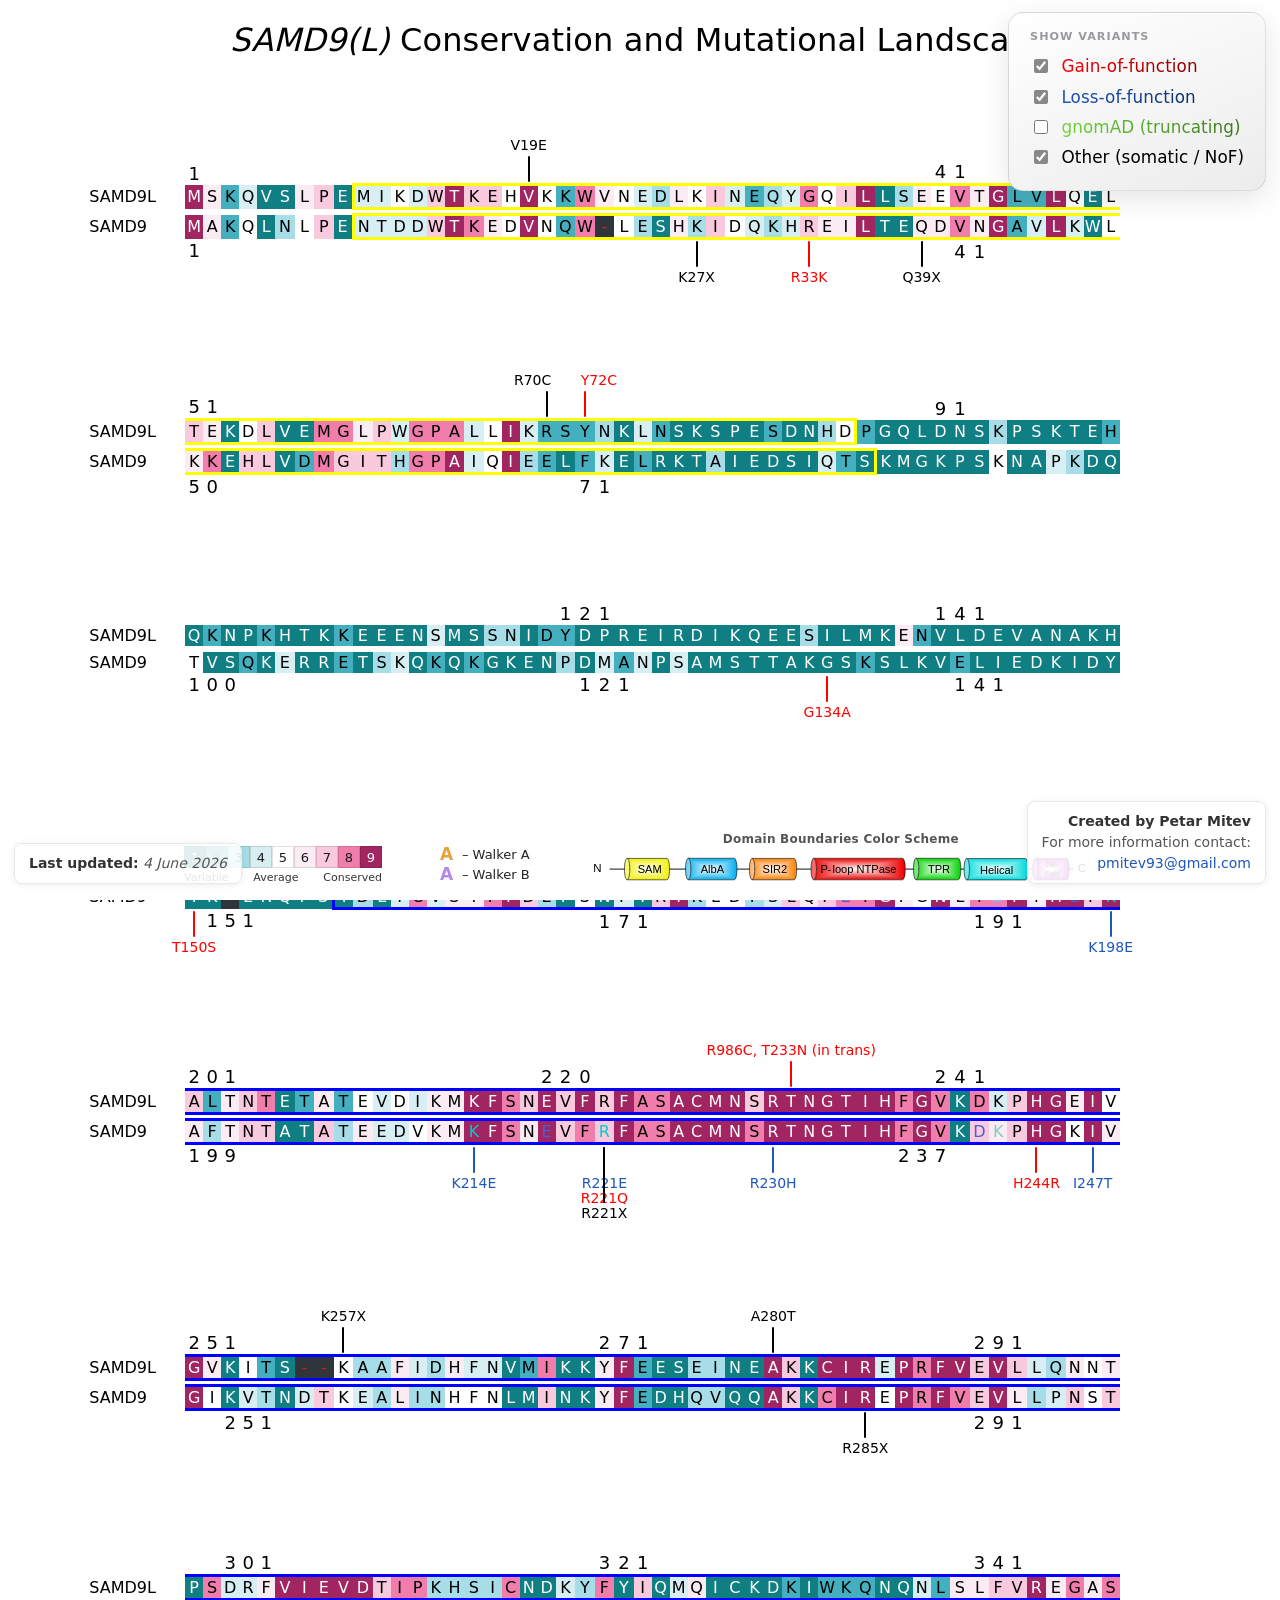
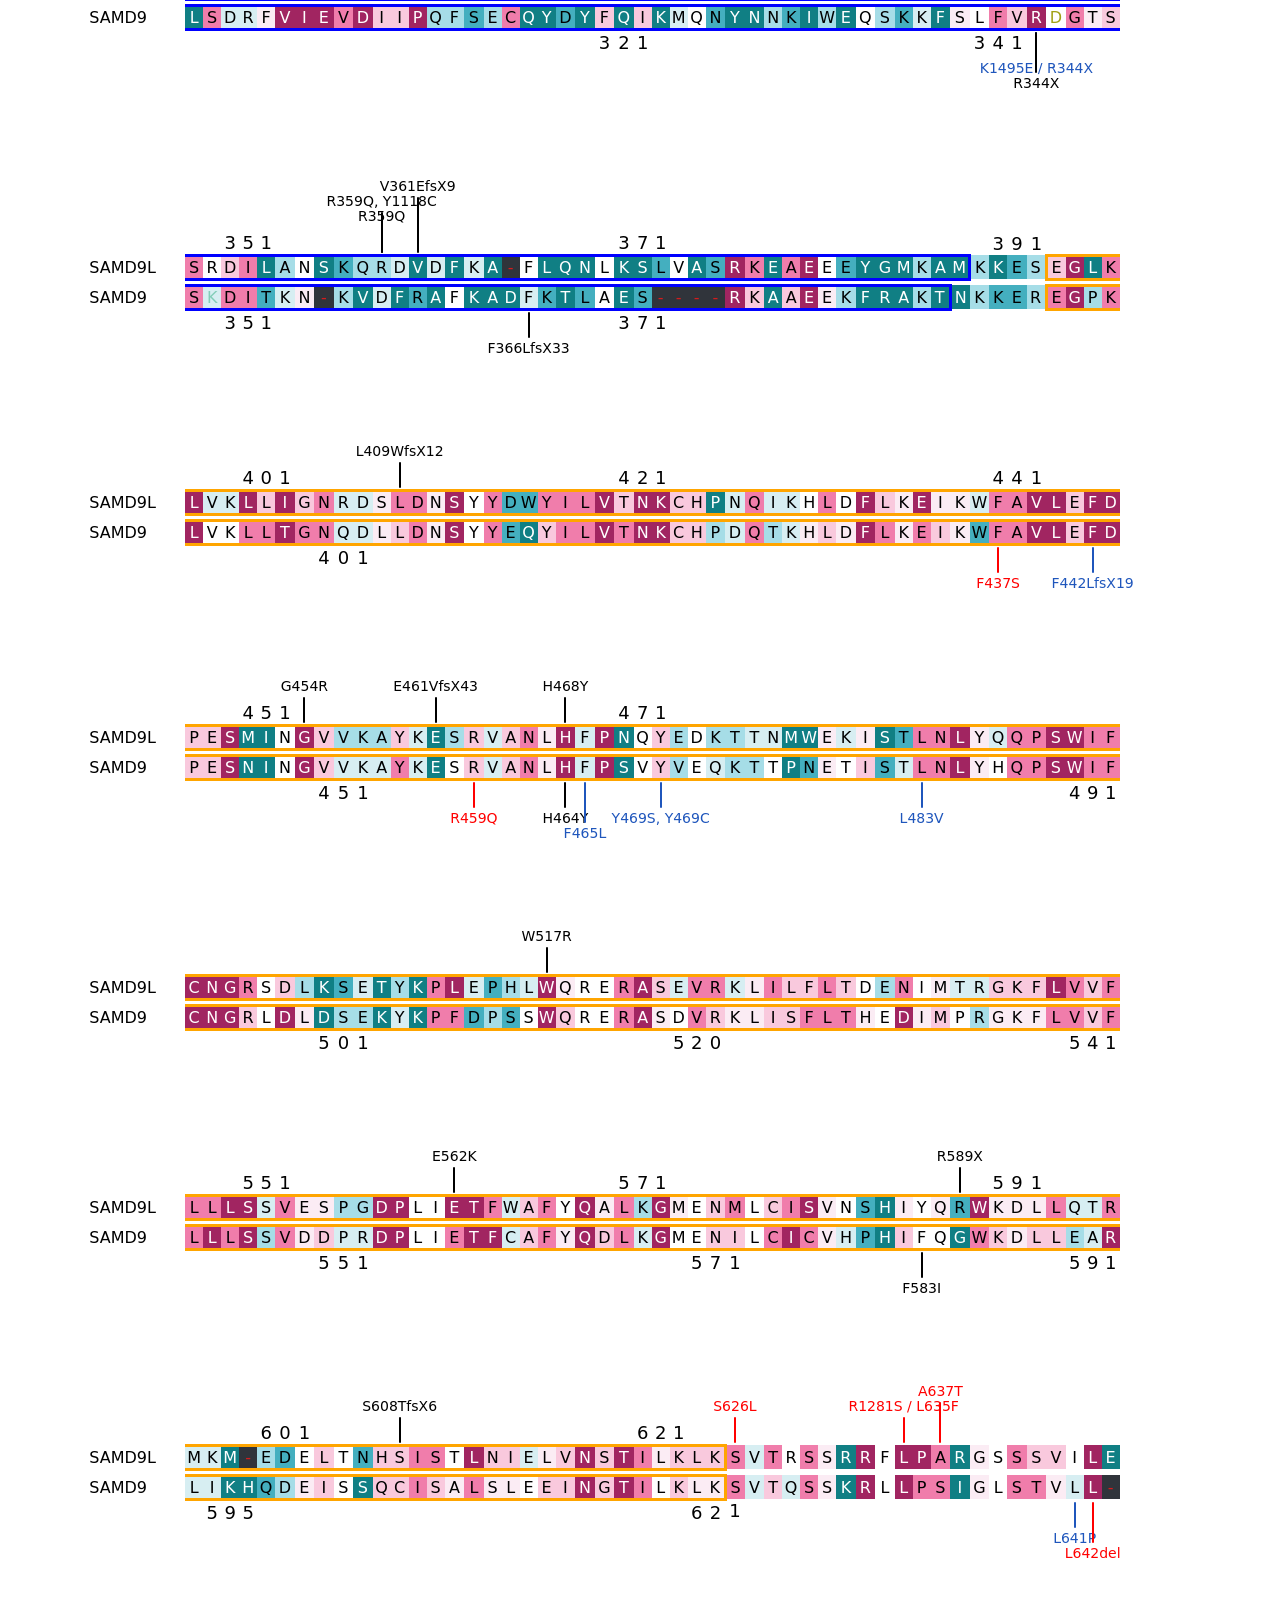
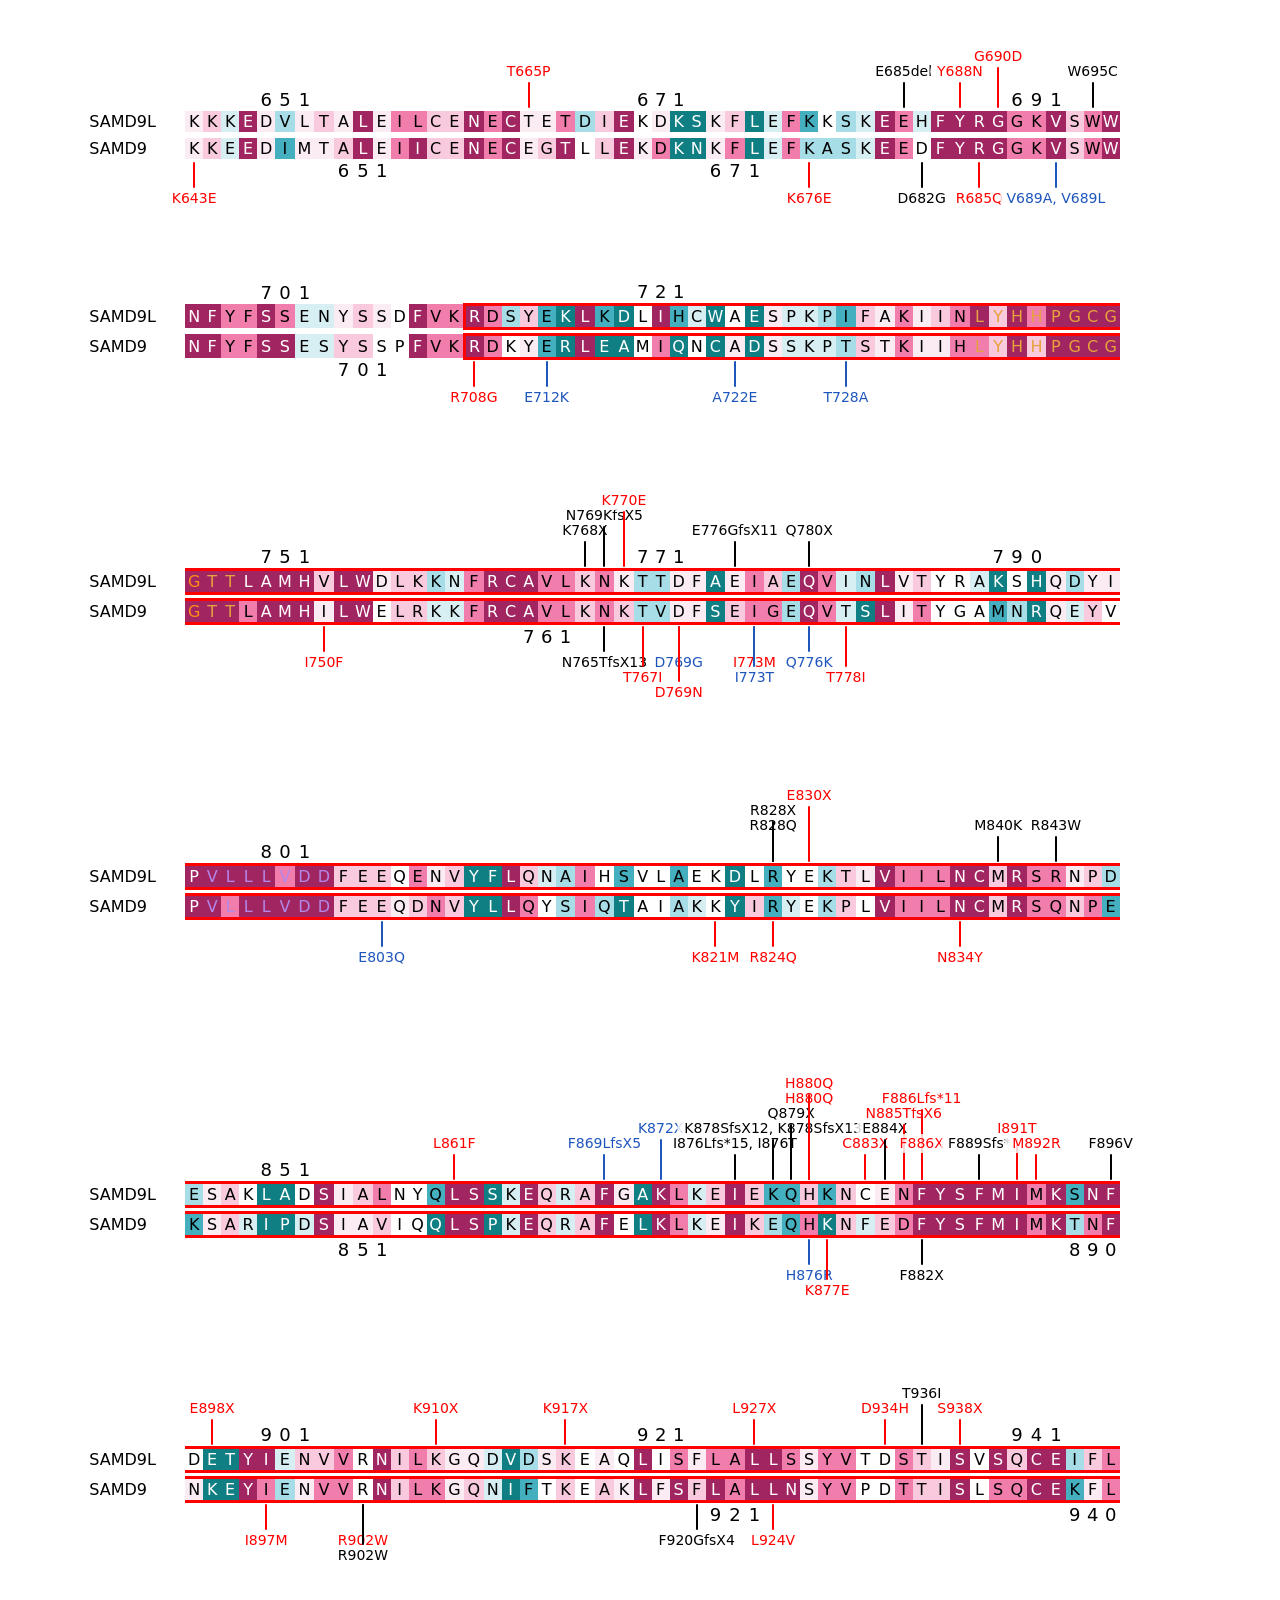
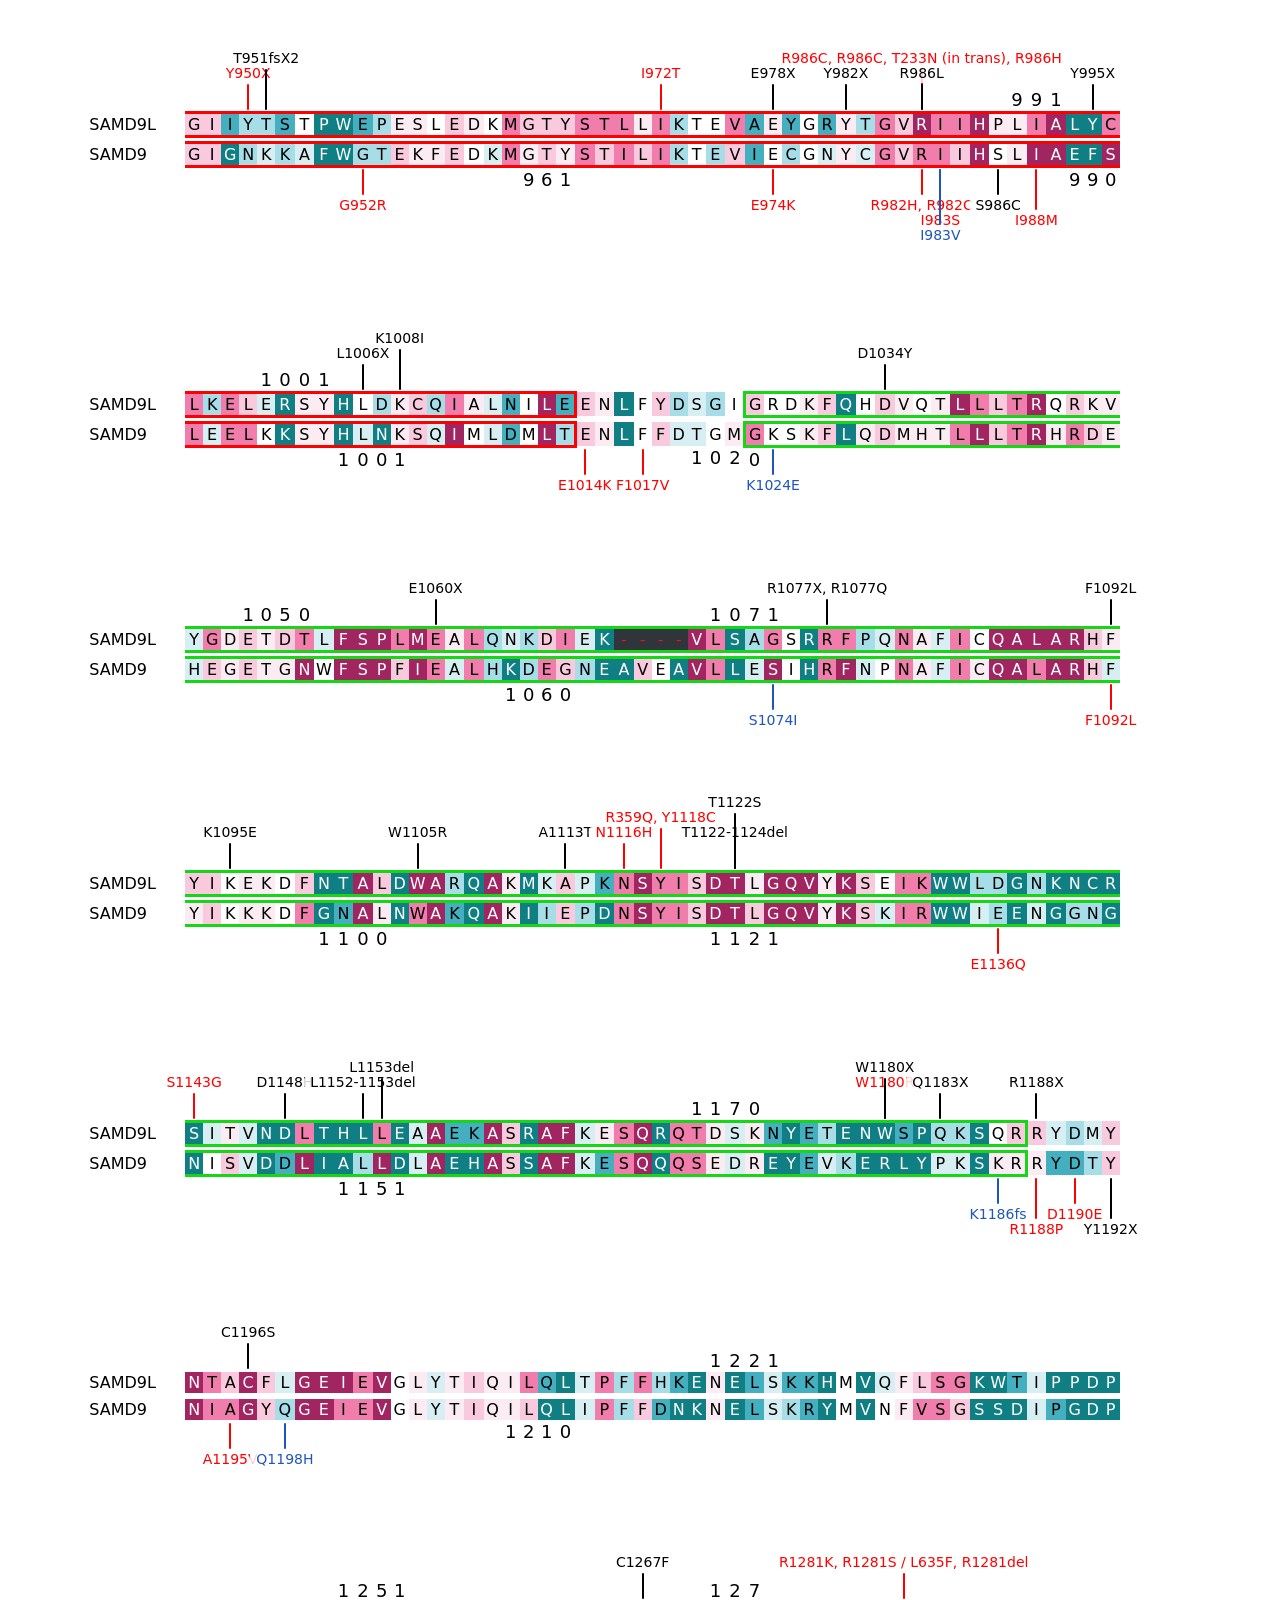
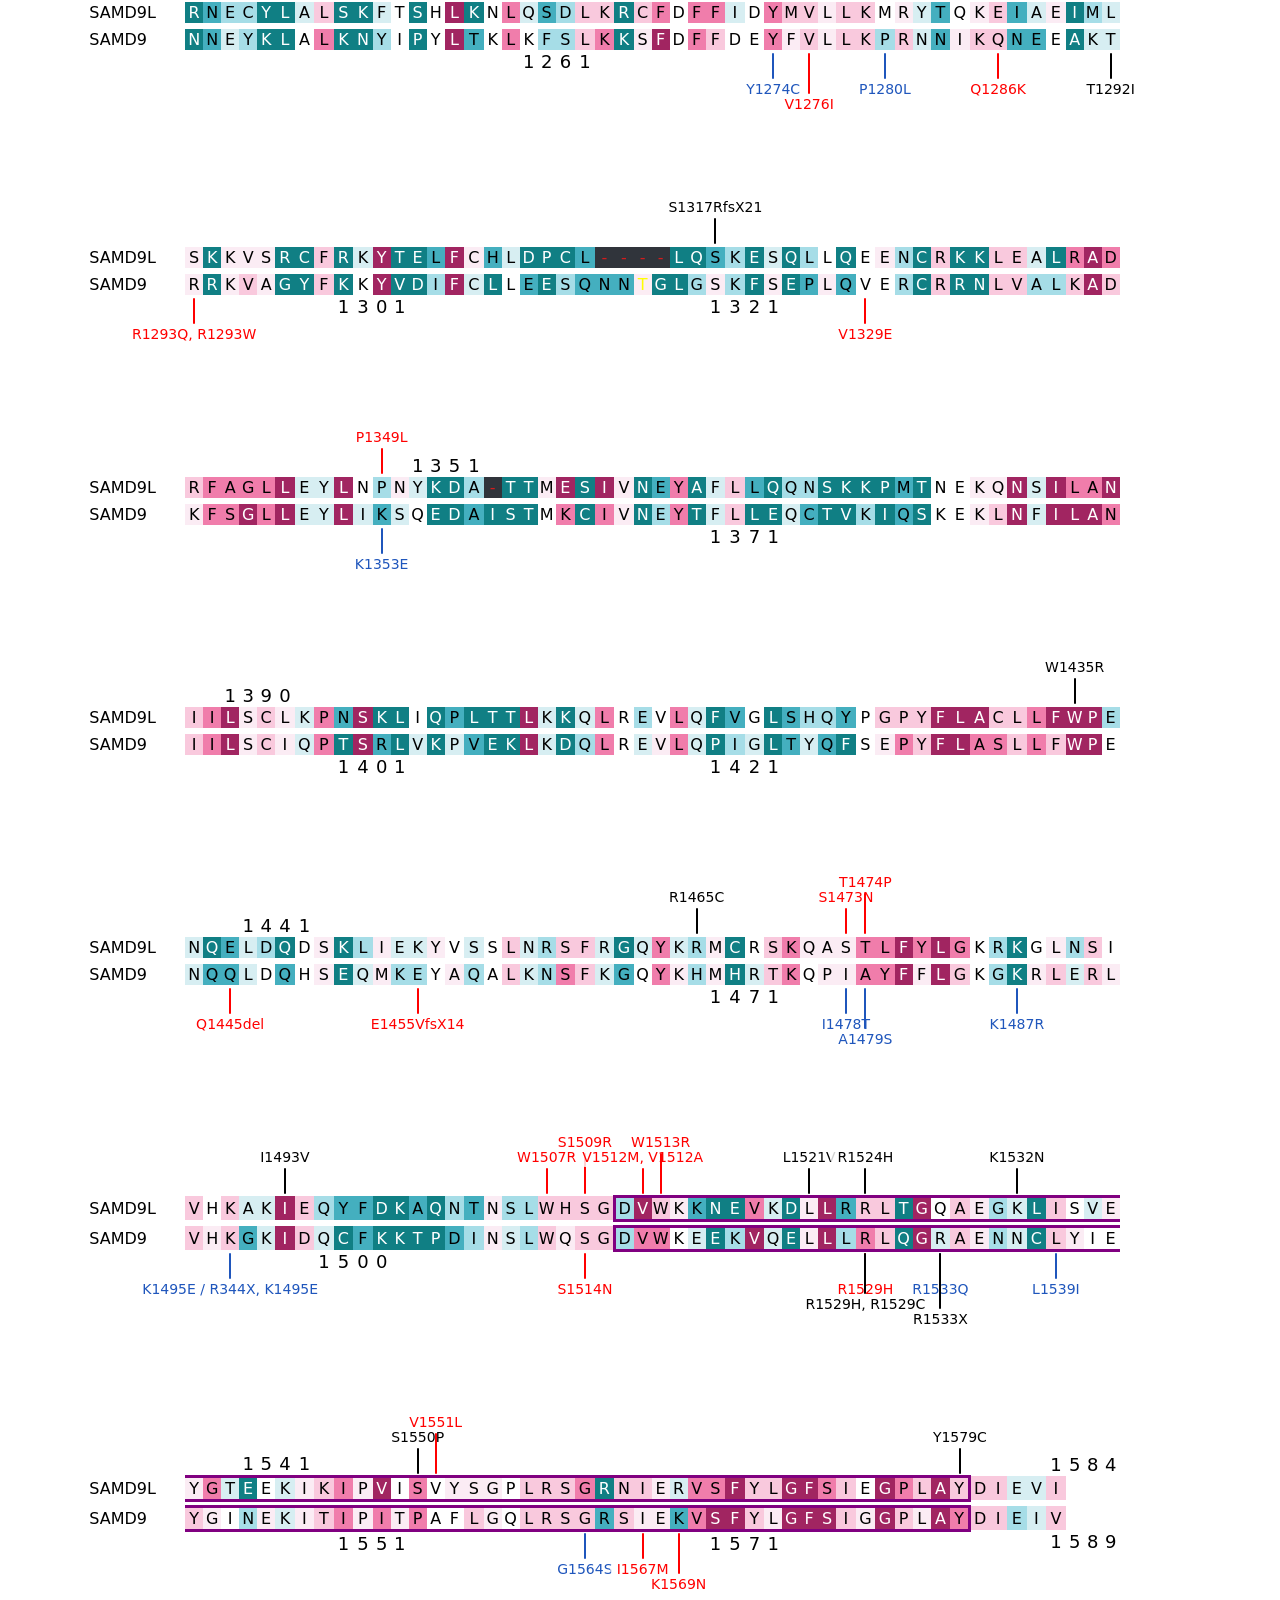
==== commit 797fa2b0: "Grey toggle gradient + larger corner info boxes (14px) Co-Authored-By: Claude Opus 4.8 <noreply@anth" ====
--- a/Comprehensive_map_ver2.html
+++ b/Comprehensive_map_ver2.html
@@ -153,7 +153,7 @@
   --seq-weight: 400;     /* sequence-letter weight (was bold/700 = clunky) */
   --vlabel-size: 14px;   /* variant label text size (e.g. "V19E")          */
   --vline-gap: 3px;      /* white space between a variant line and the AA box */
-  --toggle-font: 14px;   /* size of the "Show variants" box (top-right)        */
+  --toggle-font: 16px;   /* size of the "Show variants" box (top-right)        */
   --domain-height: 27px; /* size of the domain-scheme drawing at the bottom */
   --walkerA-color: #E6A23C;  /* Walker A residue letters (light orange)        */
   --walkerA2-color: #FF8C1A; /* G747/G743 (brighter orange, stands out)        */
@@ -12551,9 +12551,9 @@
 /* ---- last-updated box (bottom-left) ---- */
 #last-updated {
   position:fixed; left:14px; bottom:16px; z-index:6;
-  font-family:var(--ui-font); font-size:12.5px; color:#555; line-height:1.5;
+  font-family:var(--ui-font); font-size:14px; color:#555; line-height:1.5;
   background:rgba(255,255,255,.88); border:1px solid #e8e8e8; border-radius:8px;
-  padding:7px 12px; box-shadow:0 1px 7px rgba(0,0,0,.08); white-space:nowrap;
+  padding:9px 14px; box-shadow:0 1px 7px rgba(0,0,0,.08); white-space:nowrap;
 }
 #last-updated .lu-label { font-weight:600; color:#333; }
 #last-updated .lu-date  { font-style:italic; }
@@ -12588,28 +12588,28 @@
 
 /* ---- show/hide category toggles ---- */
 #variant-toggles {
-  position:fixed; top:10px; right:12px; z-index:6;
-  background:rgba(255,255,255,.92);
-  -webkit-backdrop-filter:blur(12px) saturate(160%);
-  backdrop-filter:blur(12px) saturate(160%);
-  border:1px solid rgba(220,220,220,.7); border-radius:.75em;
-  padding:.85em 1.1em; font-family:var(--ui-font);
-  font-size:var(--toggle-font, 14px);
-  box-shadow:0 2px 12px rgba(0,0,0,.1);
+  position:fixed; top:12px; right:14px; z-index:6;
+  background:linear-gradient(158deg, #ffffff 0%, #ececed 100%);
+  border:1px solid rgba(90,90,95,.18); border-radius:15px;
+  padding:1.05em 1.3em 1.1em; font-family:var(--ui-font);
+  font-size:var(--toggle-font, 16px);
+  box-shadow:0 8px 26px rgba(60,60,65,.13), inset 0 1px 0 rgba(255,255,255,.8);
 }
 #variant-toggles .vt-title {
-  font-weight:700; font-size:.78em; text-transform:uppercase;
-  letter-spacing:.07em; color:#aaa; margin-bottom:.55em;
+  font-weight:700; font-size:.7em; text-transform:uppercase;
+  letter-spacing:.09em; color:#9a9a9e; margin-bottom:.75em;
 }
 #variant-toggles label {
-  display:flex; align-items:center; gap:.6em; padding:.25em 0;
-  cursor:pointer; white-space:nowrap;
+  display:flex; align-items:center; gap:.65em; padding:.32em .45em;
+  margin:0 -.45em; border-radius:9px; cursor:pointer; white-space:nowrap;
+  transition:background .12s ease;
 }
-#variant-toggles input { width:1em; height:1em; accent-color:#888; }
-/* gradient text: color fades from the category hue to a darker version */
+#variant-toggles label:hover { background:rgba(90,90,95,.08); }
+#variant-toggles input { width:1.05em; height:1.05em; accent-color:#888; }
+/* gradient text: category hue -> a slightly darker version of it */
 #variant-toggles .vt-name {
-  font-weight:400; font-size:1.05em; letter-spacing:.01em;
-  background:linear-gradient(90deg, var(--vt-c,#333) 0%, color-mix(in srgb, var(--vt-c,#333) 60%, #000) 100%);
+  font-weight:500; font-size:1.05em; letter-spacing:.005em;
+  background:linear-gradient(90deg, var(--vt-c,#333) 0%, color-mix(in srgb, var(--vt-c,#333) 55%, #000) 100%);
   -webkit-background-clip:text; background-clip:text;
   -webkit-text-fill-color:transparent;
 }
@@ -12633,9 +12633,9 @@
 #author-box {
   position:fixed; right:14px; bottom:16px; z-index:6; text-align:right;
   white-space:nowrap;
-  font-family:var(--ui-font); font-size:12.5px; color:#555; line-height:1.5;
+  font-family:var(--ui-font); font-size:14px; color:#555; line-height:1.5;
   background:rgba(255,255,255,.88); border:1px solid #e8e8e8; border-radius:8px;
-  padding:7px 12px; box-shadow:0 1px 7px rgba(0,0,0,.08);
+  padding:9px 14px; box-shadow:0 1px 7px rgba(0,0,0,.08);
 }
 #author-box .ab-name { font-weight:600; color:#333; }
 #author-box a { color:#1f56bc; text-decoration:none; }
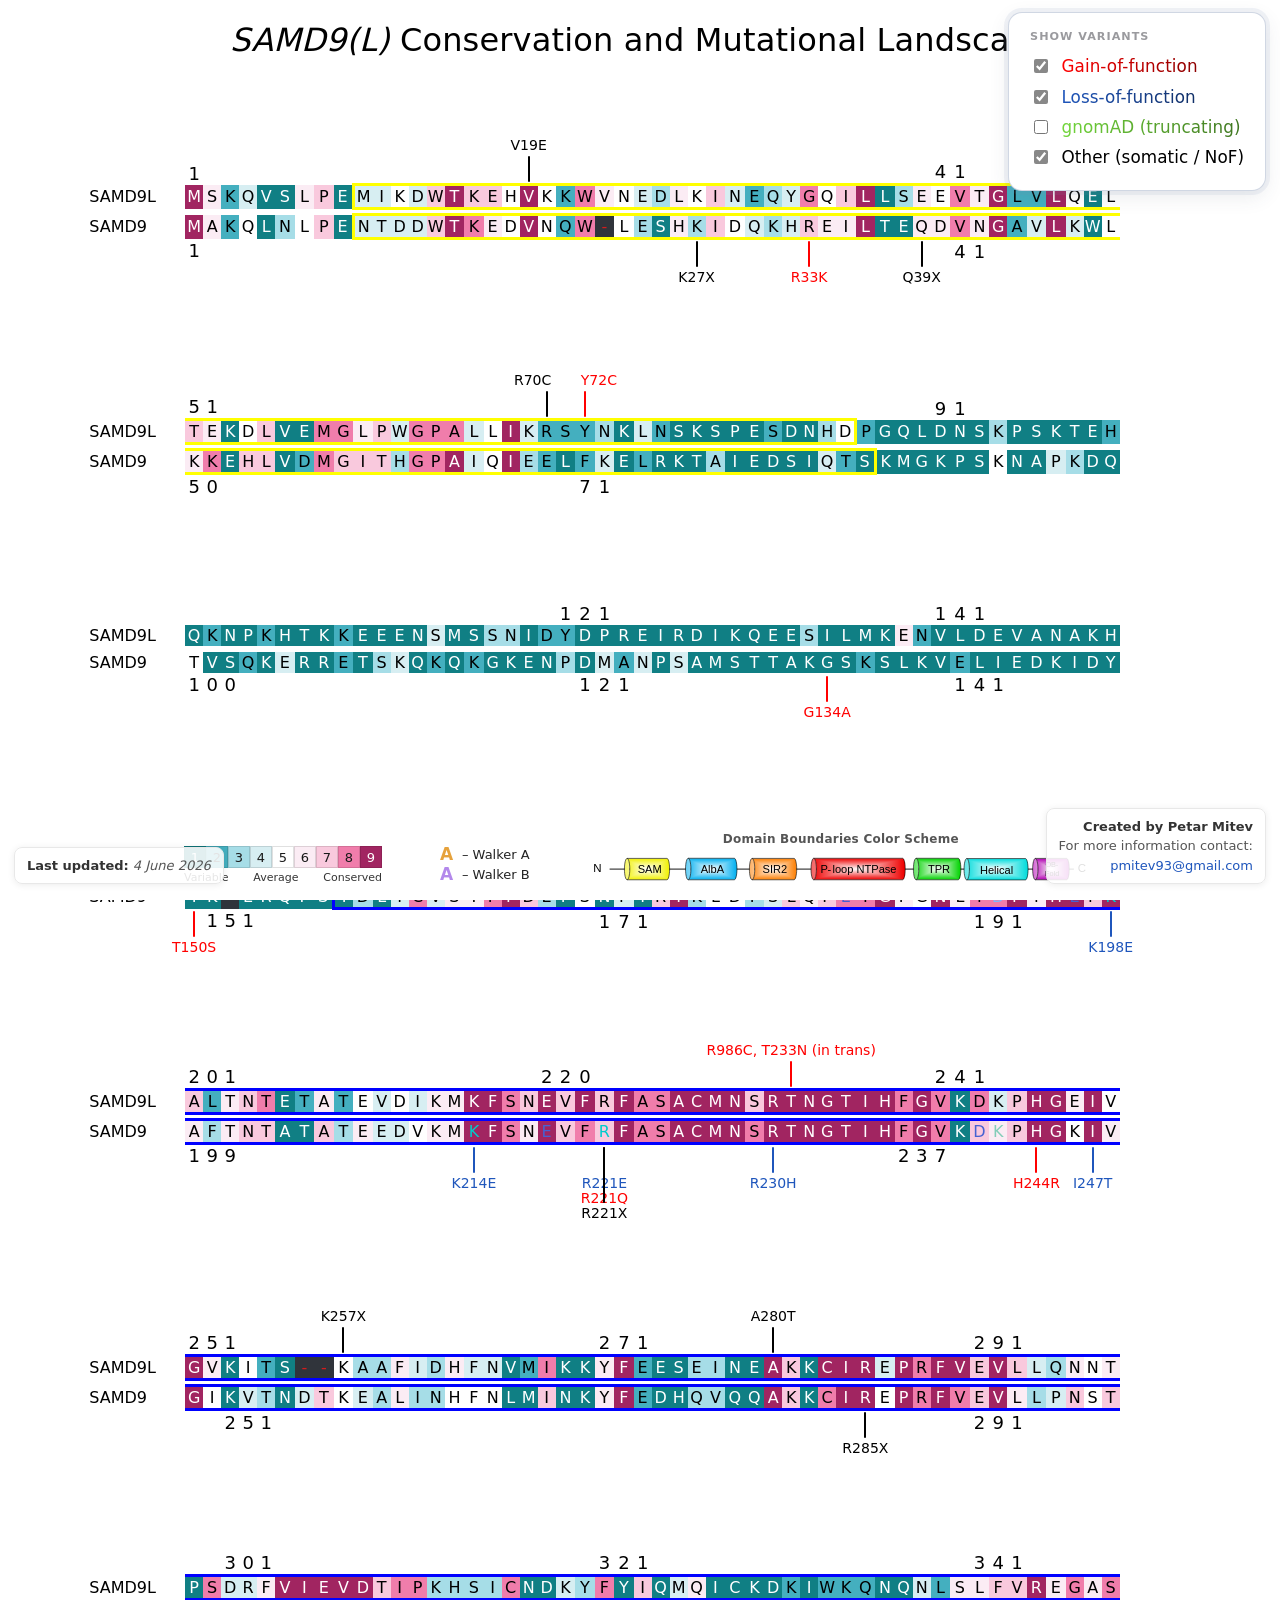
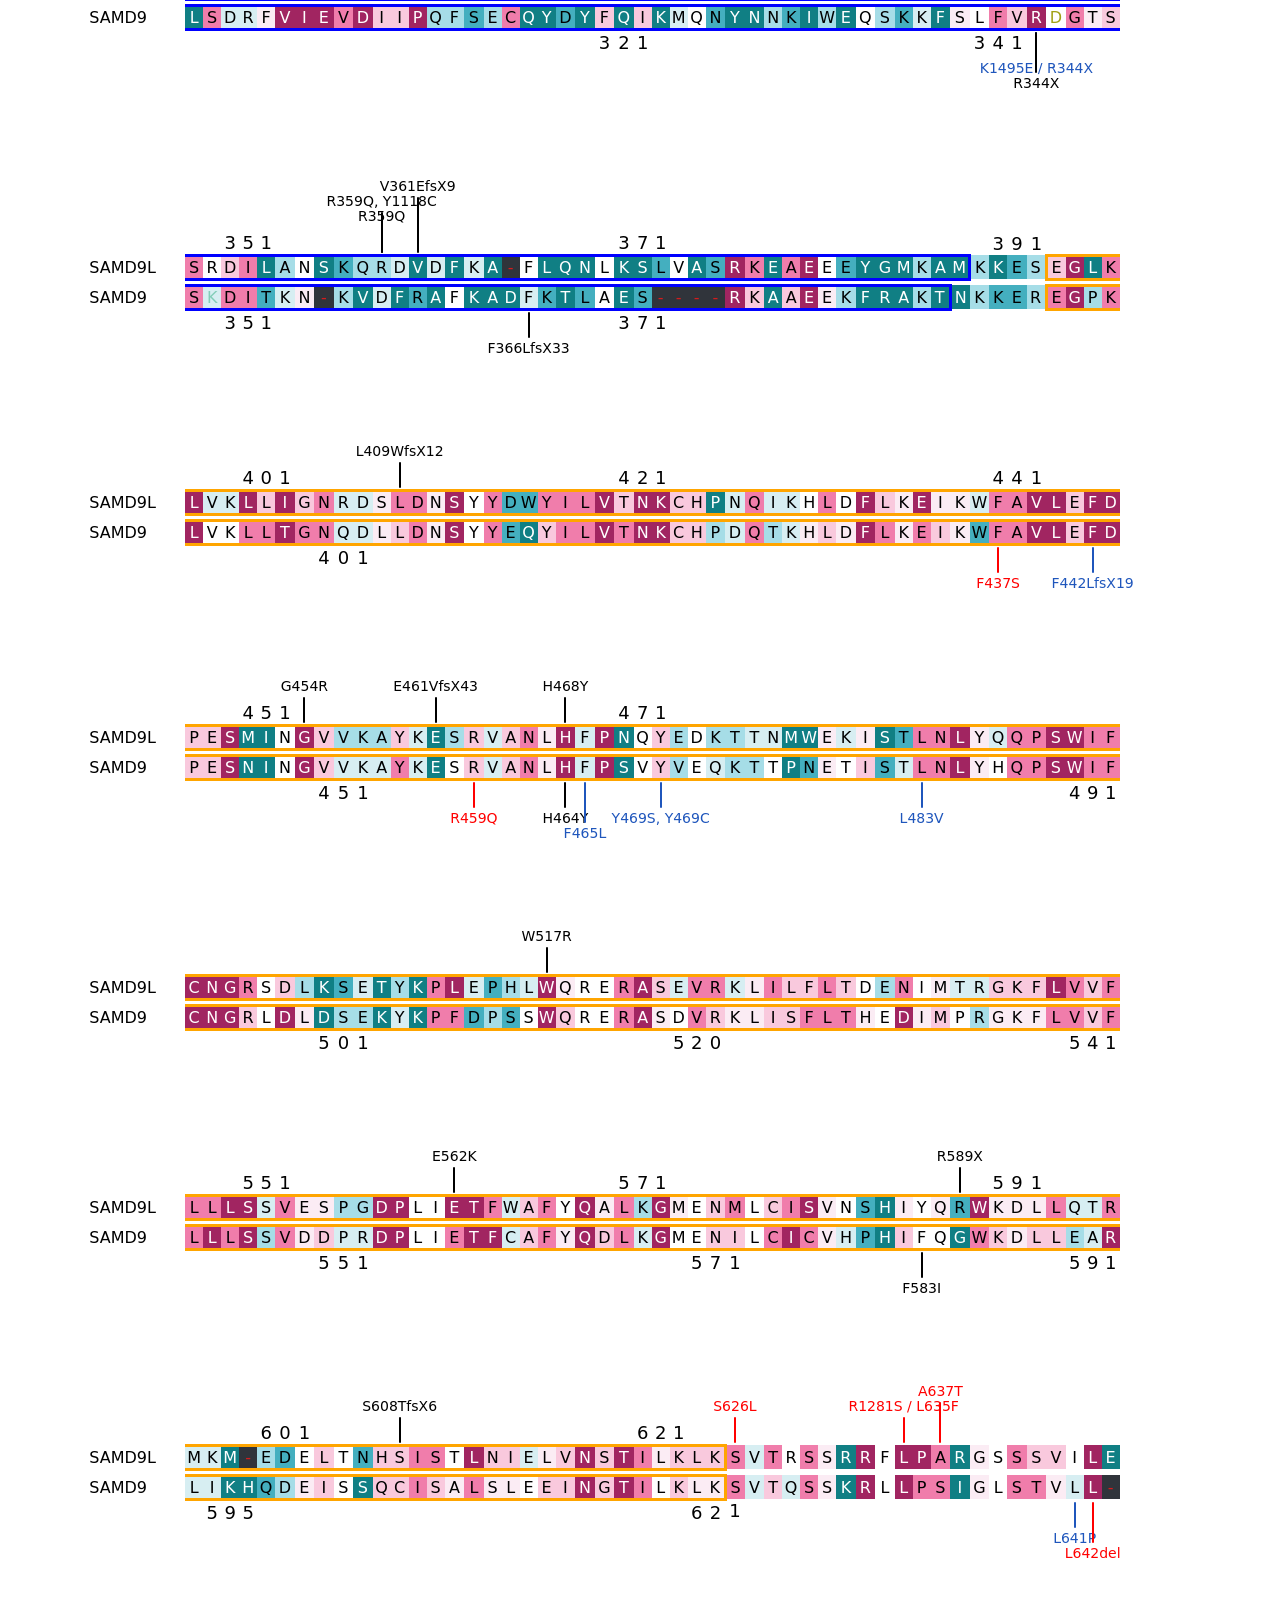
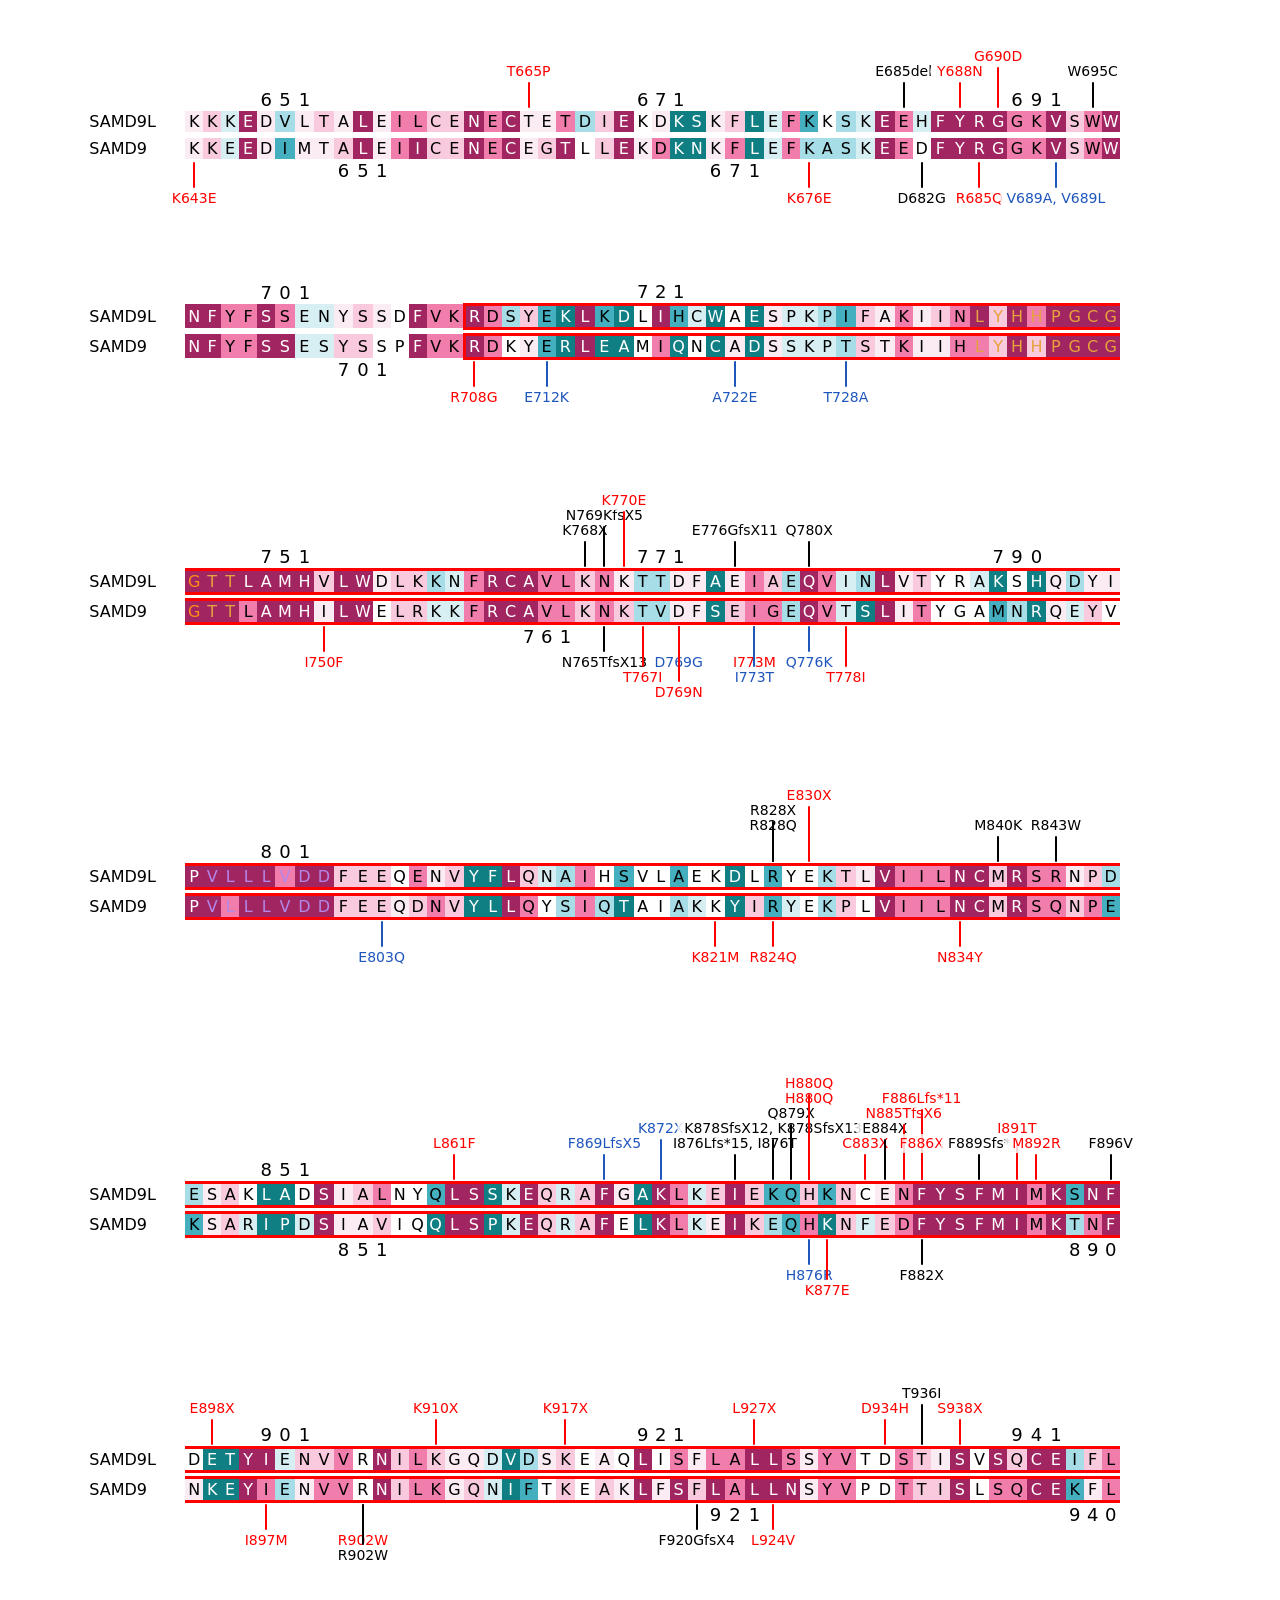
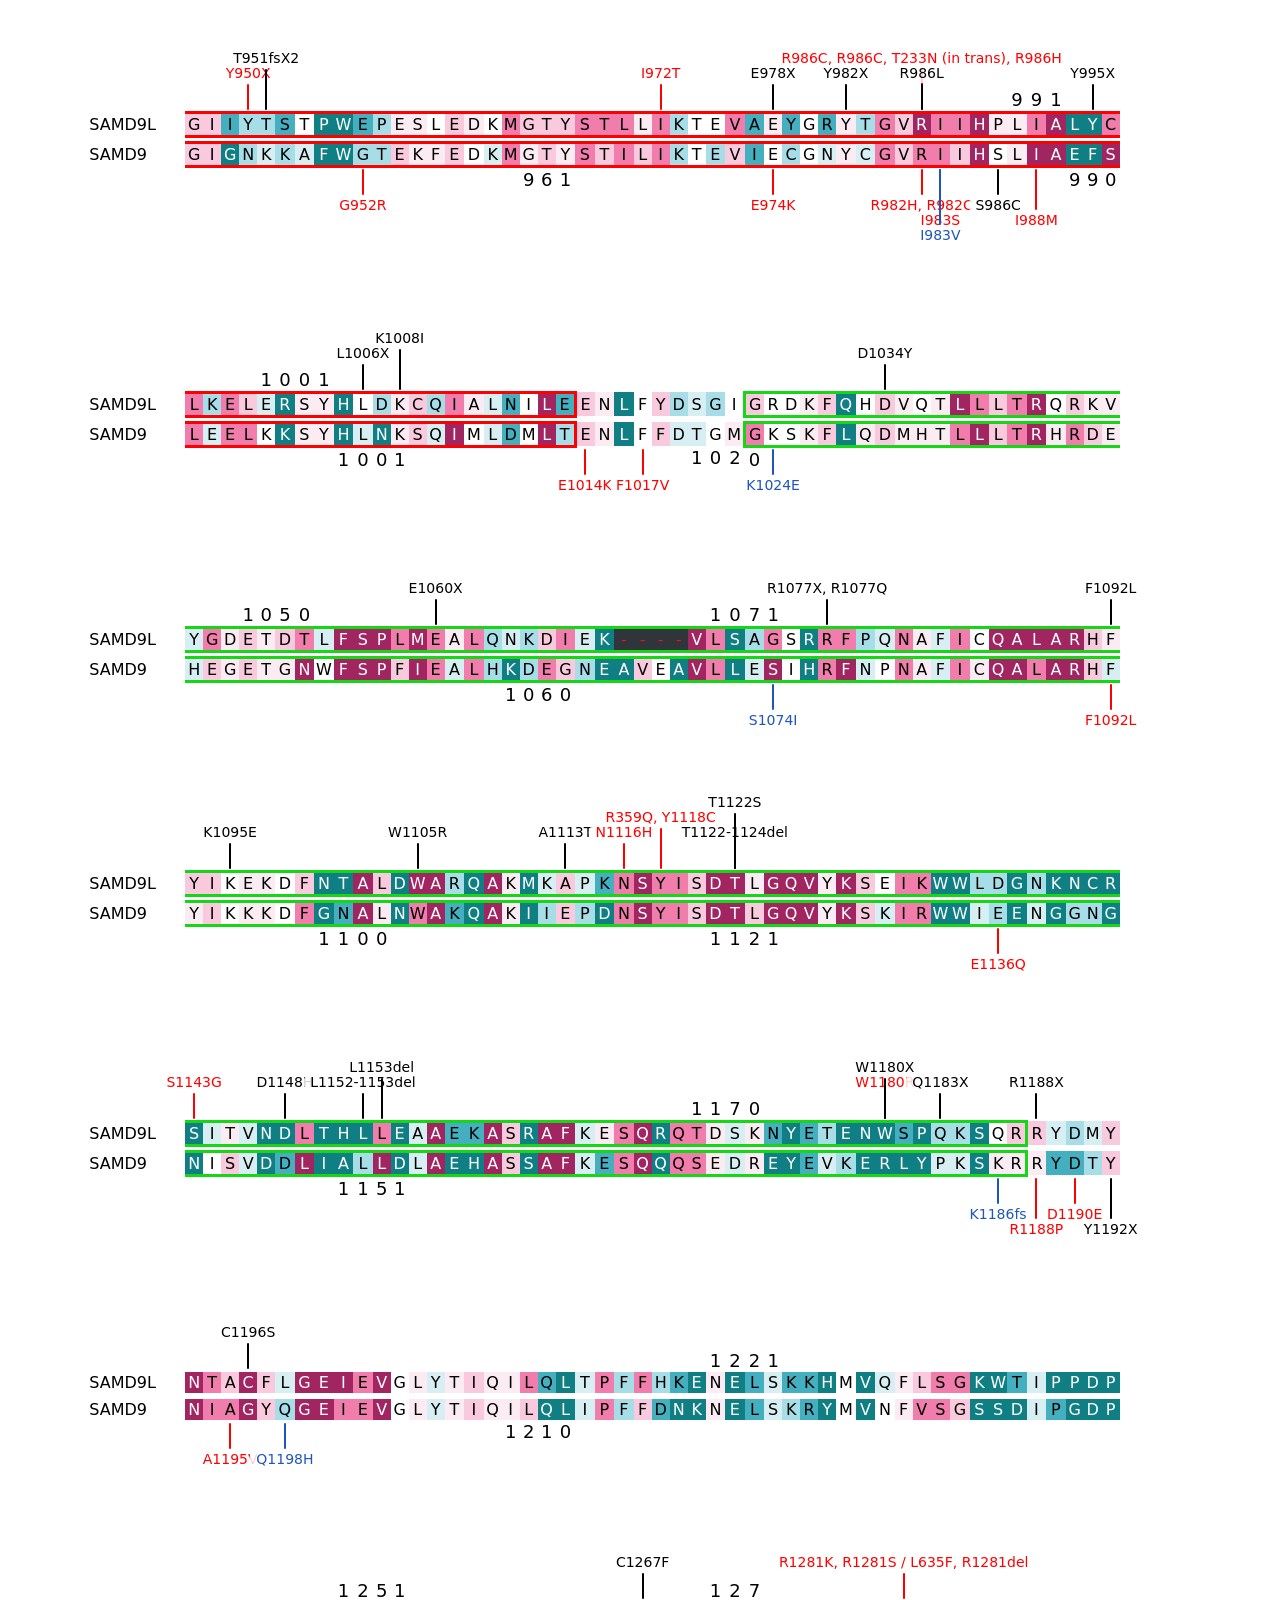
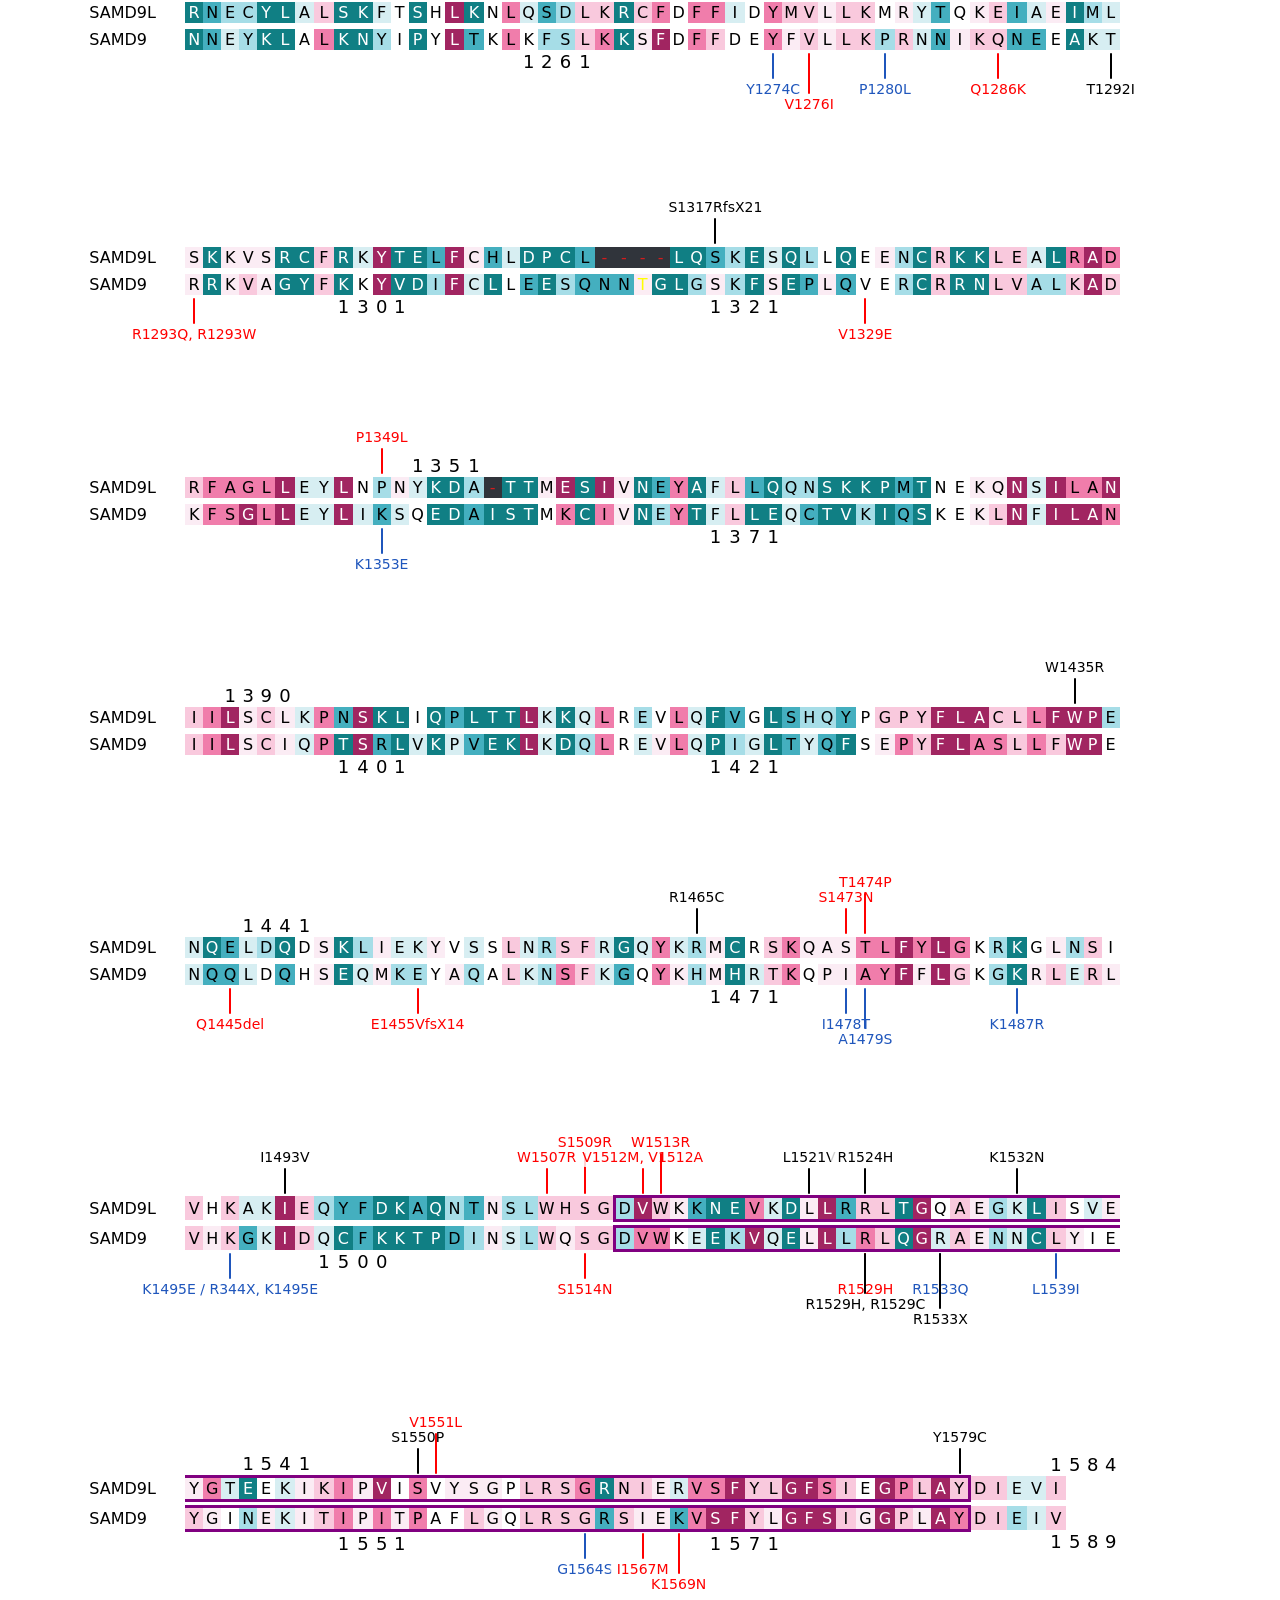
==== commit 9b9eb51c: "Toggle box: white interior + blue-grey ring; info boxes 13px; toggle 15px Co-Authored-By: Claude Opu" ====
--- a/Comprehensive_map_ver2.html
+++ b/Comprehensive_map_ver2.html
@@ -12551,9 +12551,9 @@
 /* ---- last-updated box (bottom-left) ---- */
 #last-updated {
   position:fixed; left:14px; bottom:16px; z-index:6;
-  font-family:var(--ui-font); font-size:14px; color:#555; line-height:1.5;
+  font-family:var(--ui-font); font-size:13px; color:#555; line-height:1.5;
   background:rgba(255,255,255,.88); border:1px solid #e8e8e8; border-radius:8px;
-  padding:9px 14px; box-shadow:0 1px 7px rgba(0,0,0,.08); white-space:nowrap;
+  padding:8px 12px; box-shadow:0 1px 7px rgba(0,0,0,.08); white-space:nowrap;
 }
 #last-updated .lu-label { font-weight:600; color:#333; }
 #last-updated .lu-date  { font-style:italic; }
@@ -12589,11 +12589,12 @@
 /* ---- show/hide category toggles ---- */
 #variant-toggles {
   position:fixed; top:12px; right:14px; z-index:6;
-  background:linear-gradient(158deg, #ffffff 0%, #ececed 100%);
-  border:1px solid rgba(90,90,95,.18); border-radius:15px;
+  background:#ffffff;
+  border:1px solid rgba(120,140,175,.35); border-radius:14px;
   padding:1.05em 1.3em 1.1em; font-family:var(--ui-font);
-  font-size:var(--toggle-font, 16px);
-  box-shadow:0 8px 26px rgba(60,60,65,.13), inset 0 1px 0 rgba(255,255,255,.8);
+  font-size:var(--toggle-font, 15px);
+  /* soft blue-grey ring so the white card stands out on the white page */
+  box-shadow:0 0 0 4px rgba(120,140,175,.10), 0 6px 20px rgba(60,70,90,.10);
 }
 #variant-toggles .vt-title {
   font-weight:700; font-size:.7em; text-transform:uppercase;
@@ -12633,9 +12634,9 @@
 #author-box {
   position:fixed; right:14px; bottom:16px; z-index:6; text-align:right;
   white-space:nowrap;
-  font-family:var(--ui-font); font-size:14px; color:#555; line-height:1.5;
+  font-family:var(--ui-font); font-size:13px; color:#555; line-height:1.5;
   background:rgba(255,255,255,.88); border:1px solid #e8e8e8; border-radius:8px;
-  padding:9px 14px; box-shadow:0 1px 7px rgba(0,0,0,.08);
+  padding:8px 12px; box-shadow:0 1px 7px rgba(0,0,0,.08);
 }
 #author-box .ab-name { font-weight:600; color:#333; }
 #author-box a { color:#1f56bc; text-decoration:none; }
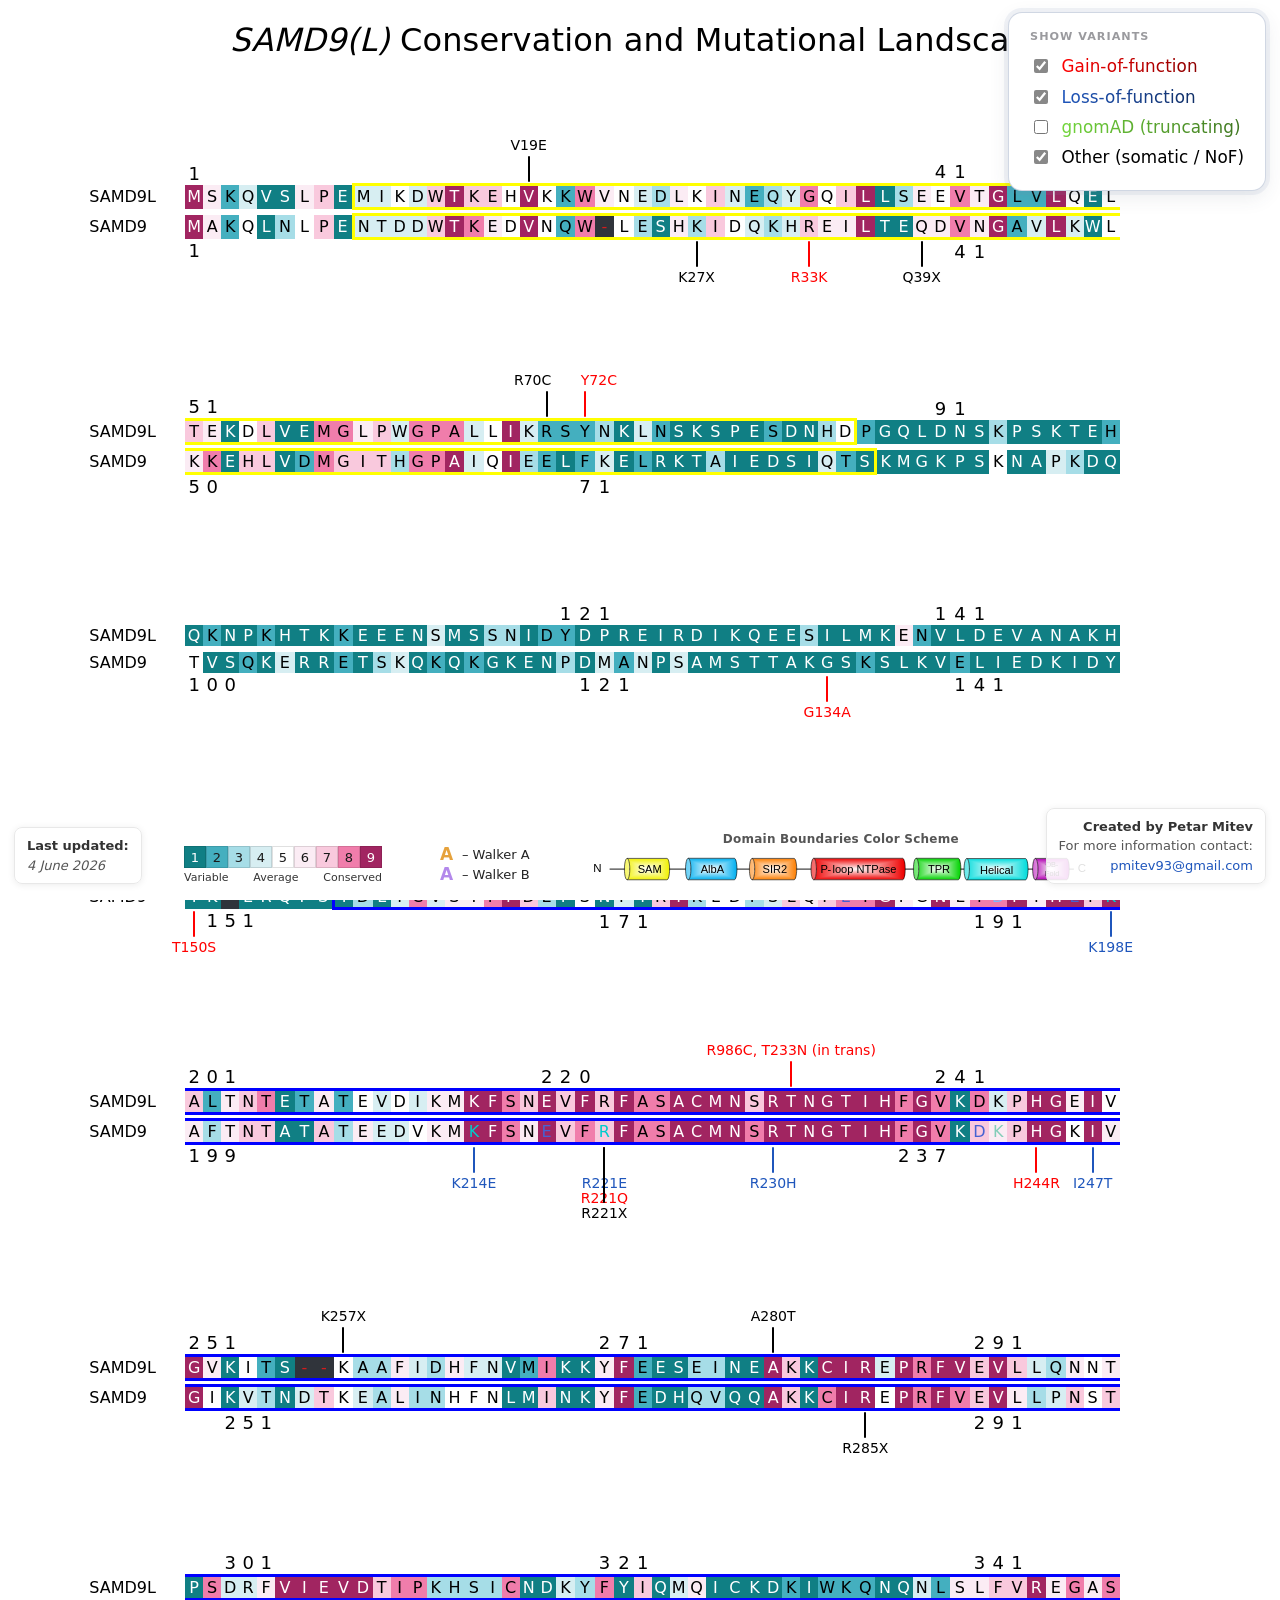
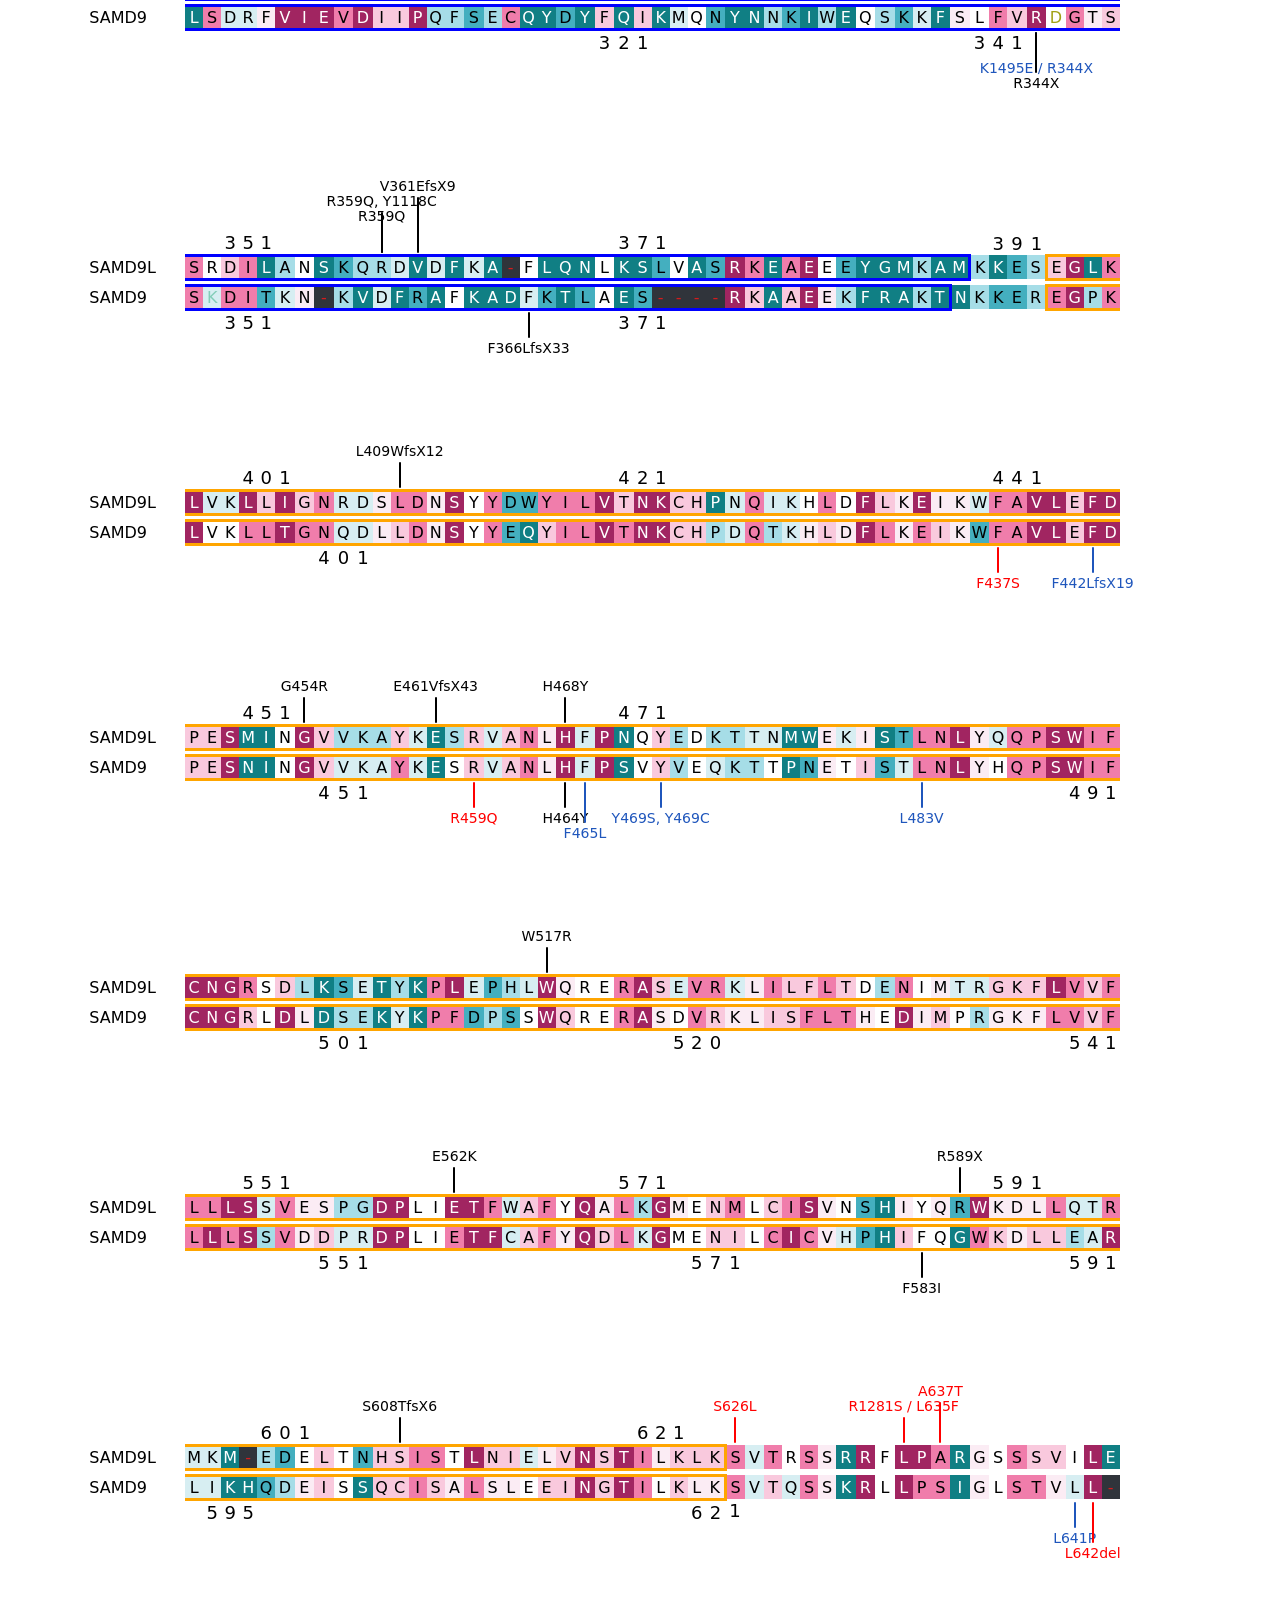
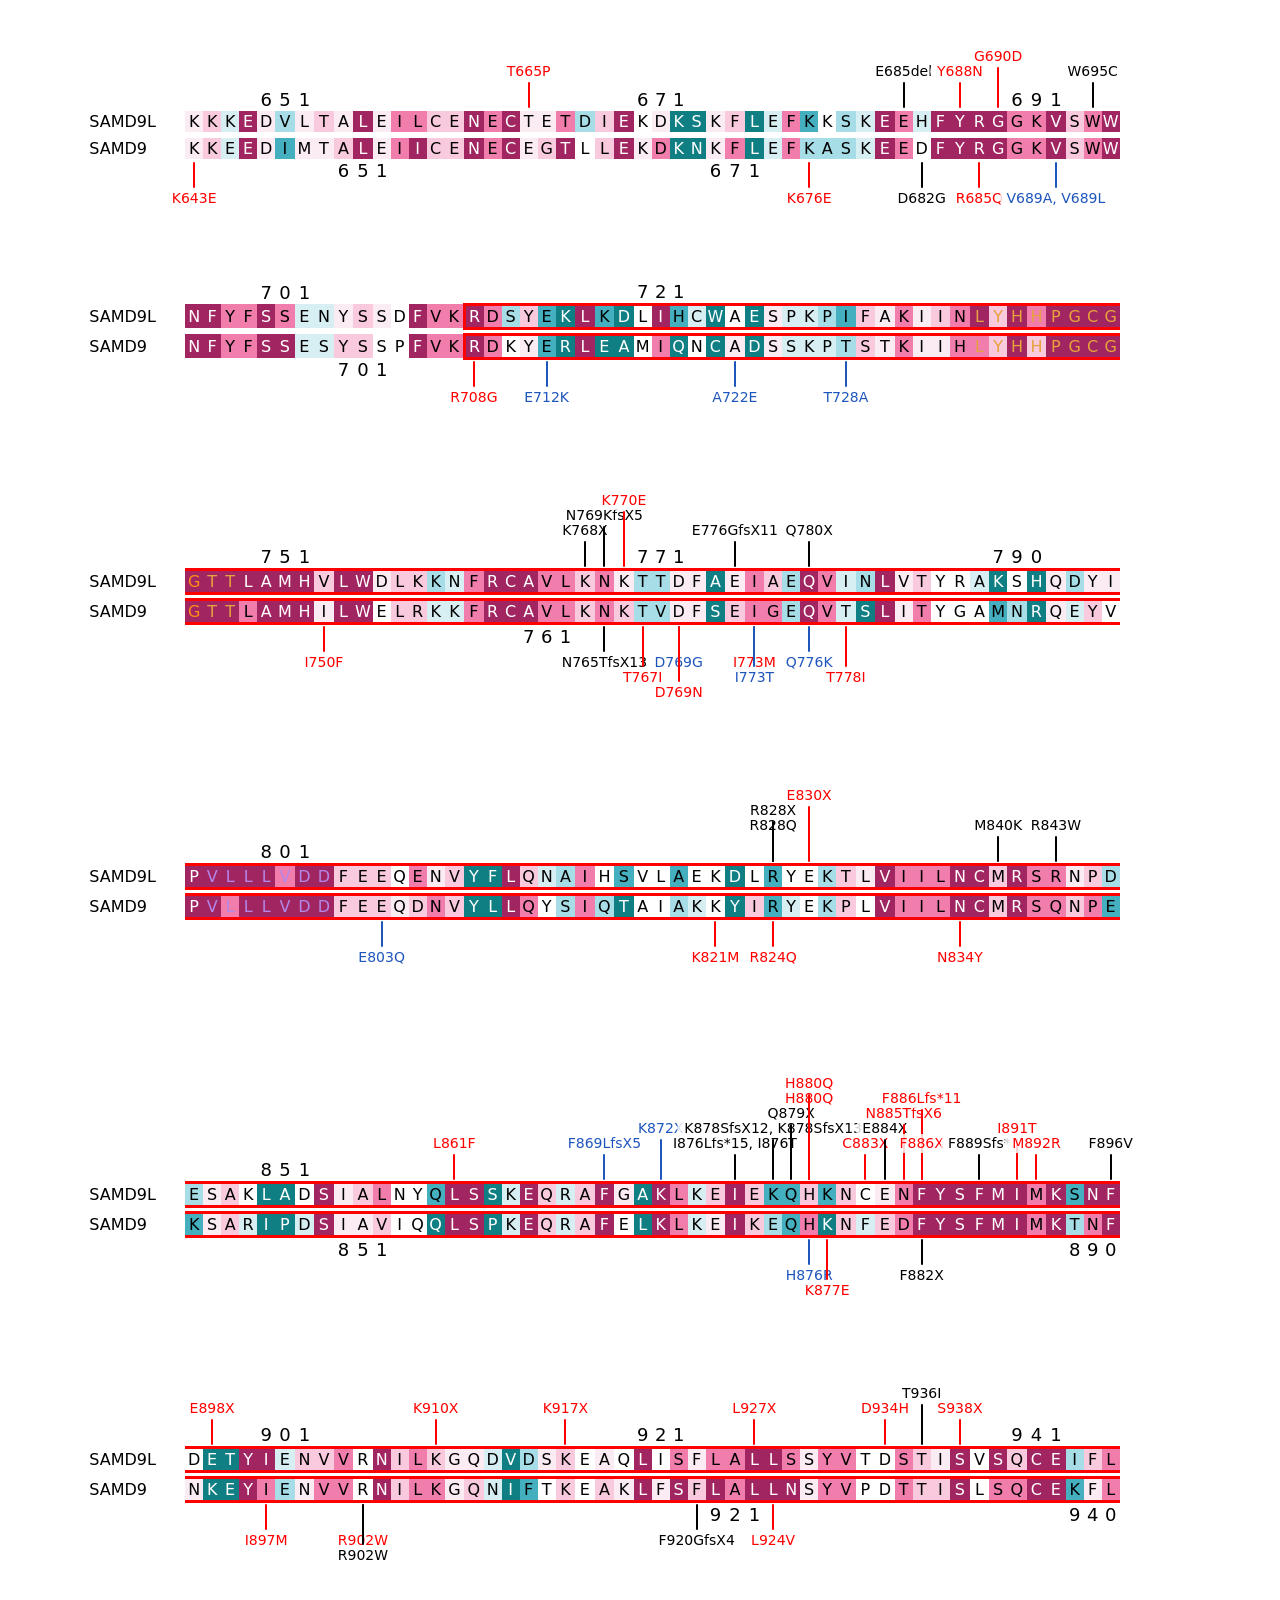
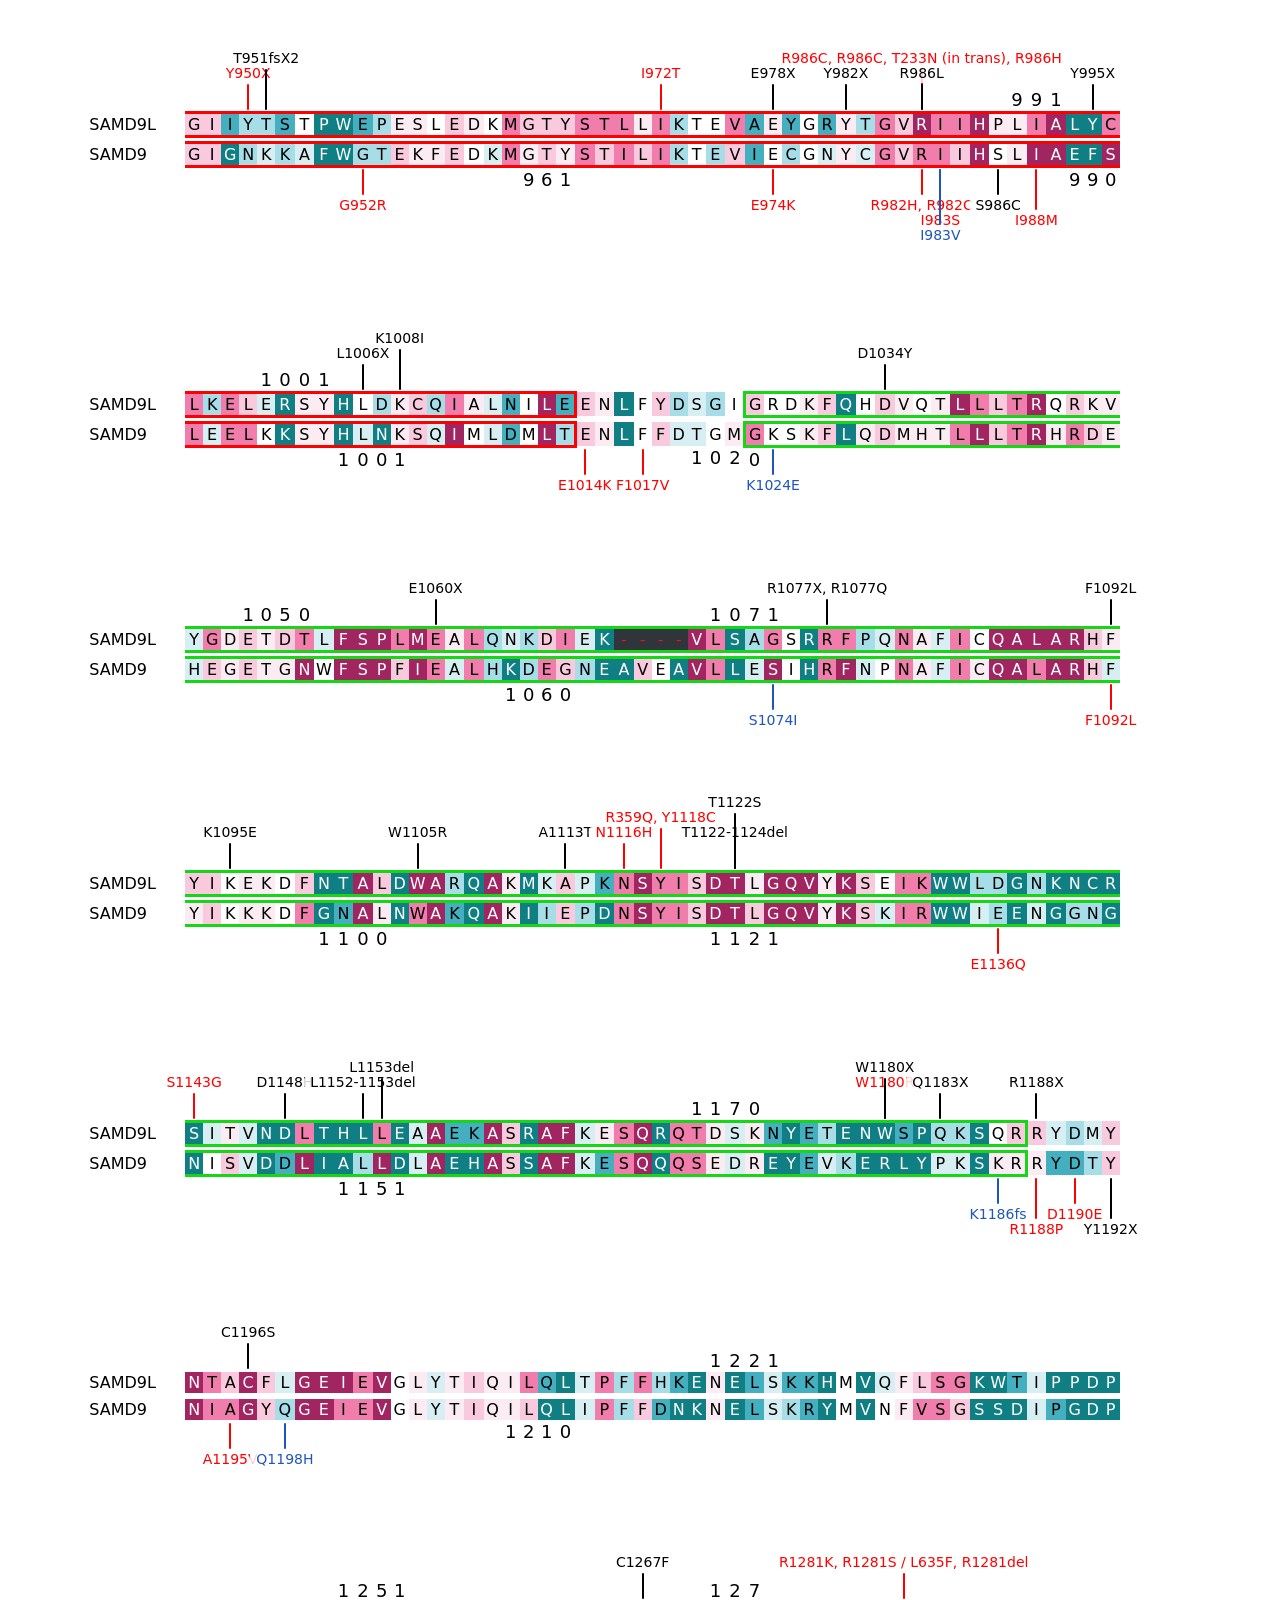
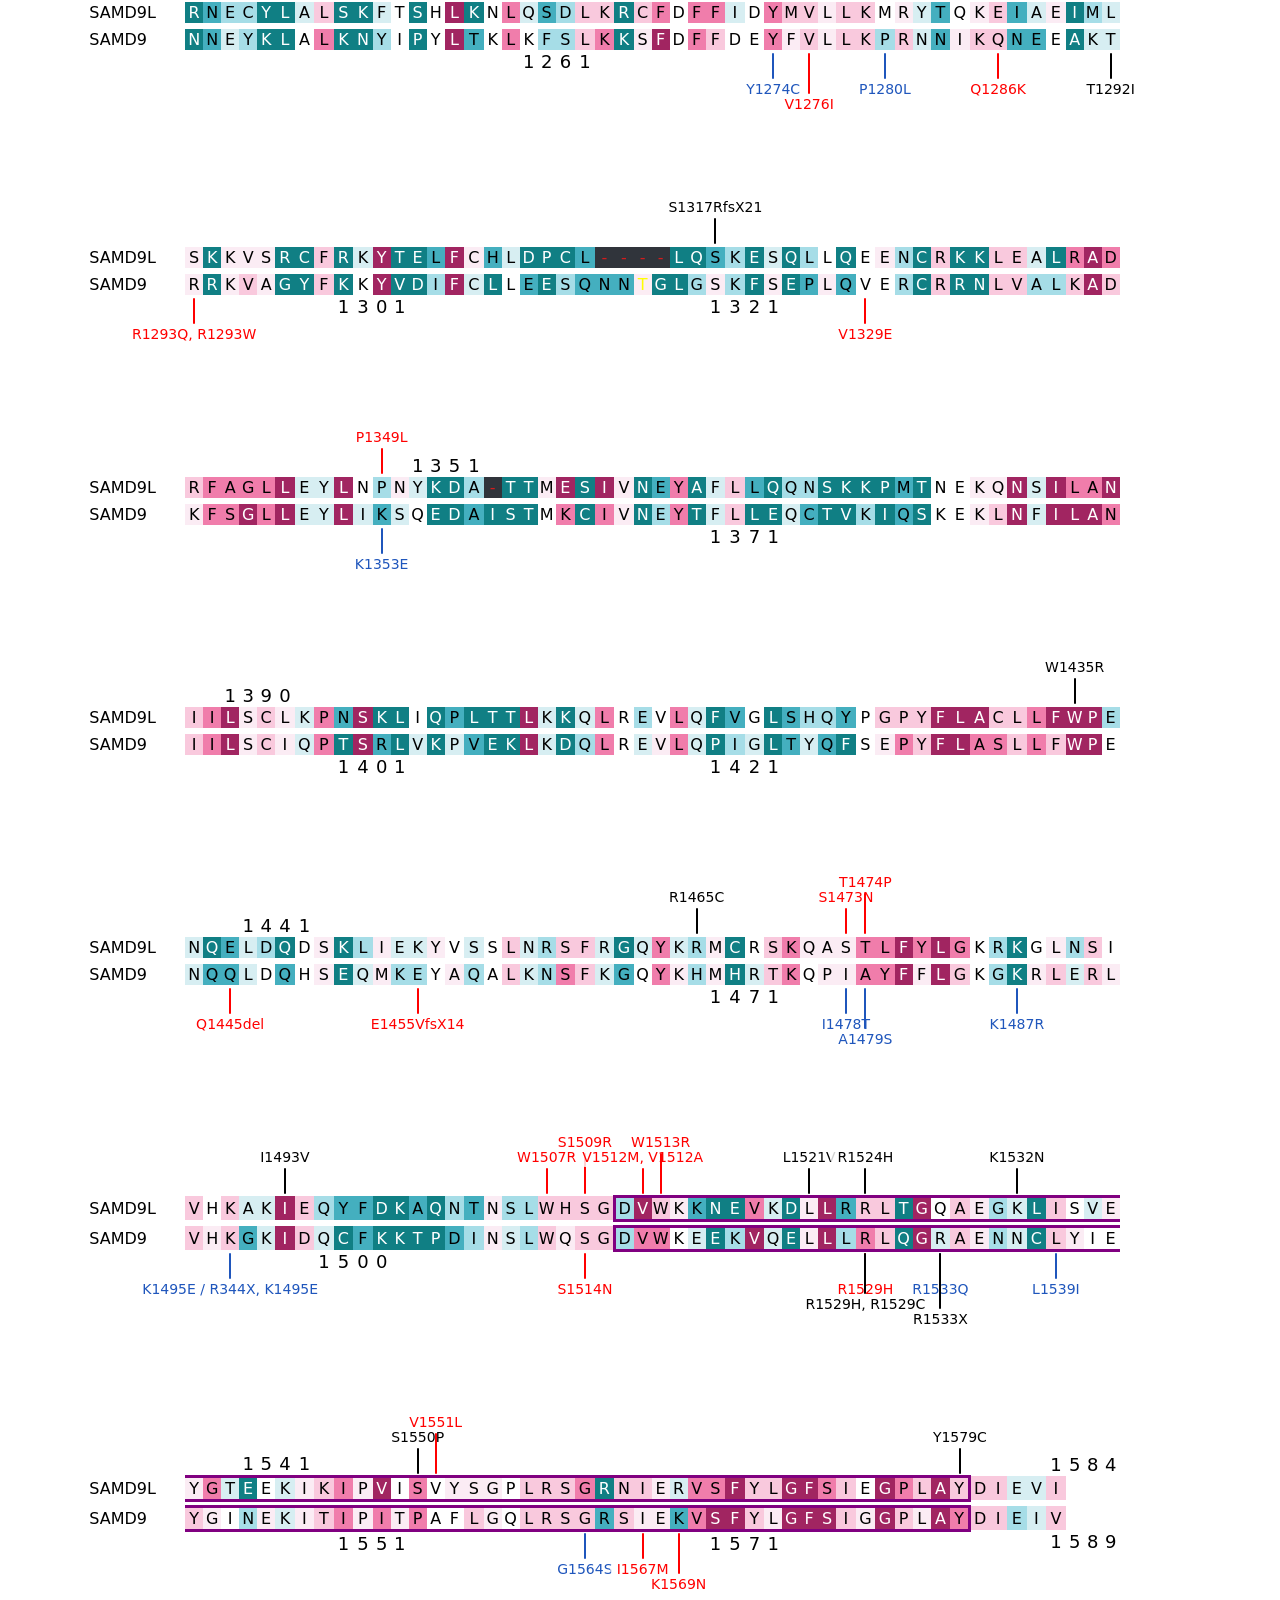
==== commit 823c1305: "Last-updated box: date on its own line Co-Authored-By: Claude Haiku 4.5 <noreply@anthropic.com>" ====
--- a/Comprehensive_map_ver2.html
+++ b/Comprehensive_map_ver2.html
@@ -12515,7 +12515,7 @@
 
 </div>
 <div id="author-box"><div class="ab-name">Created by Petar Mitev</div><div>For more information contact:</div><div><a href="mailto:pmitev93@gmail.com">pmitev93@gmail.com</a></div></div>
-<div id="last-updated"><span class="lu-label">Last updated:</span> <span class="lu-date">4 June 2026</span></div>
+<div id="last-updated"><span class="lu-label">Last updated:</span><br><span class="lu-date">4 June 2026</span></div>
 </body>
 
 
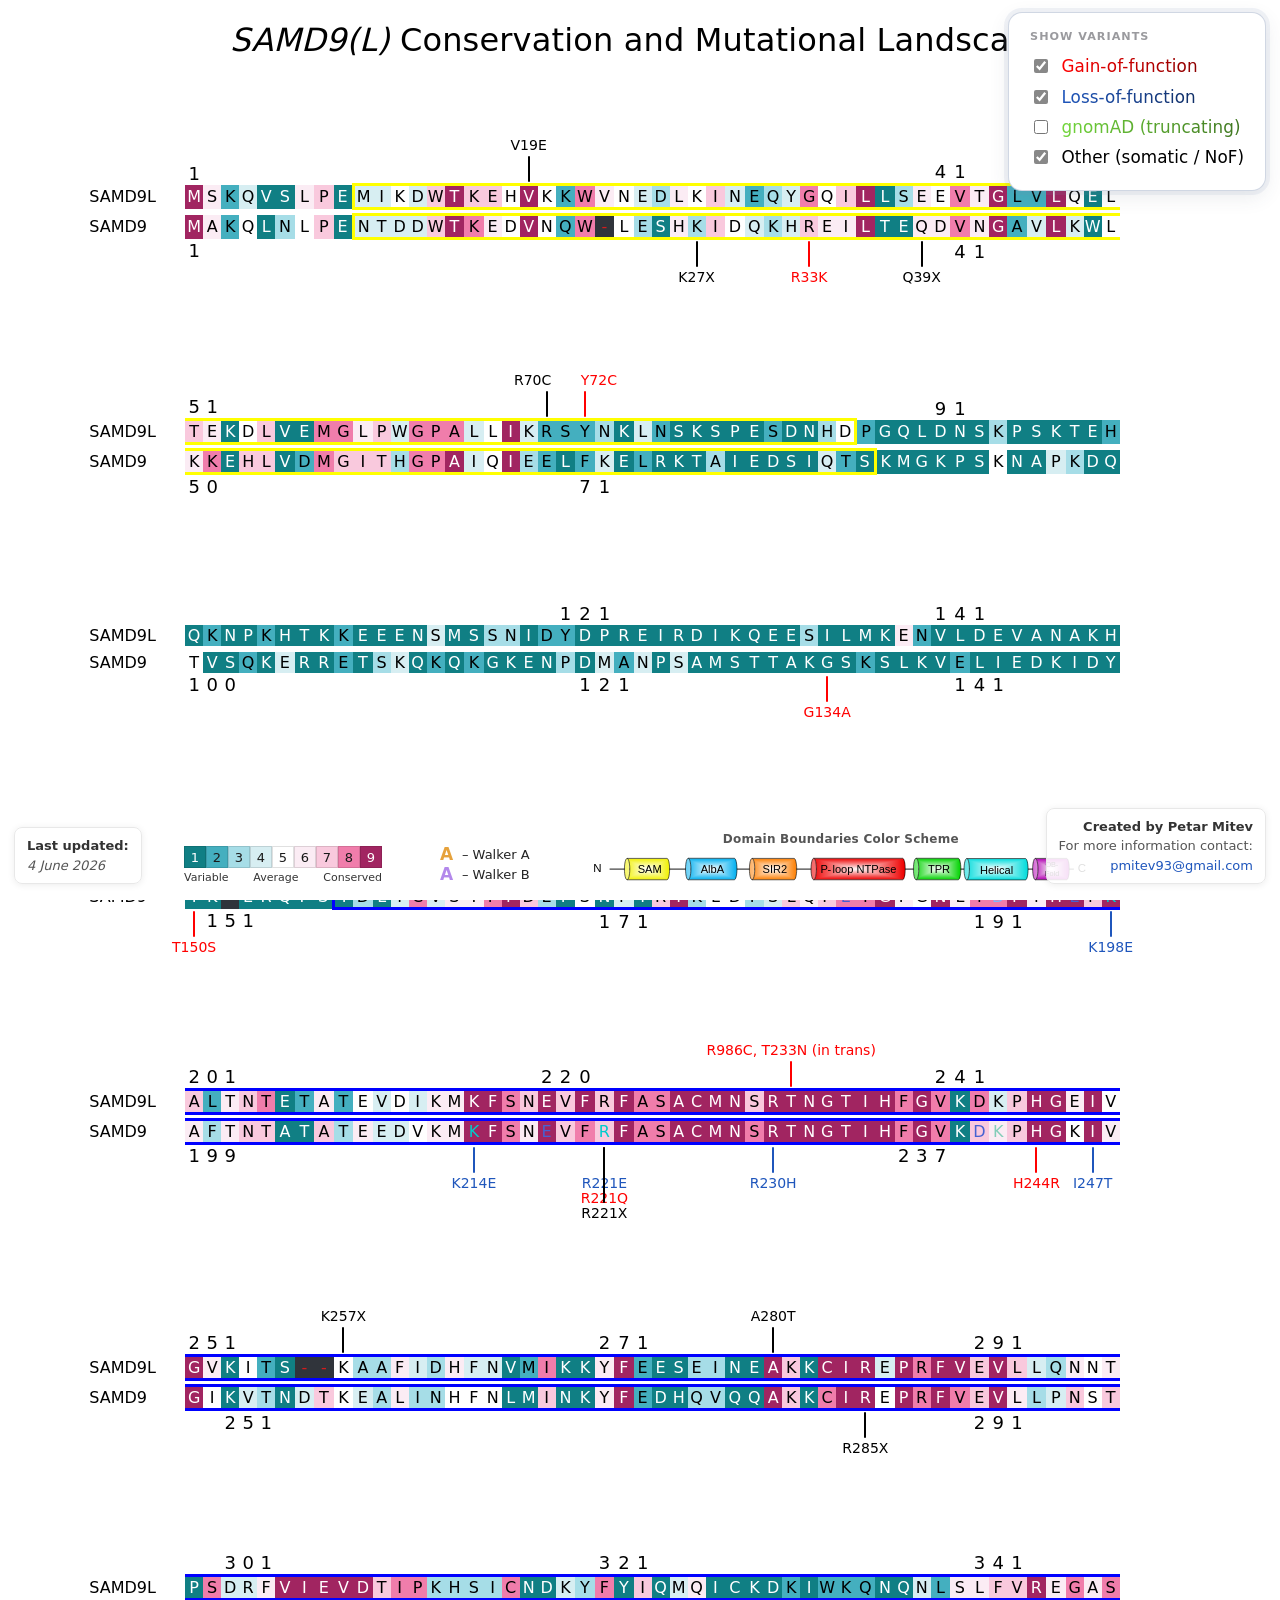
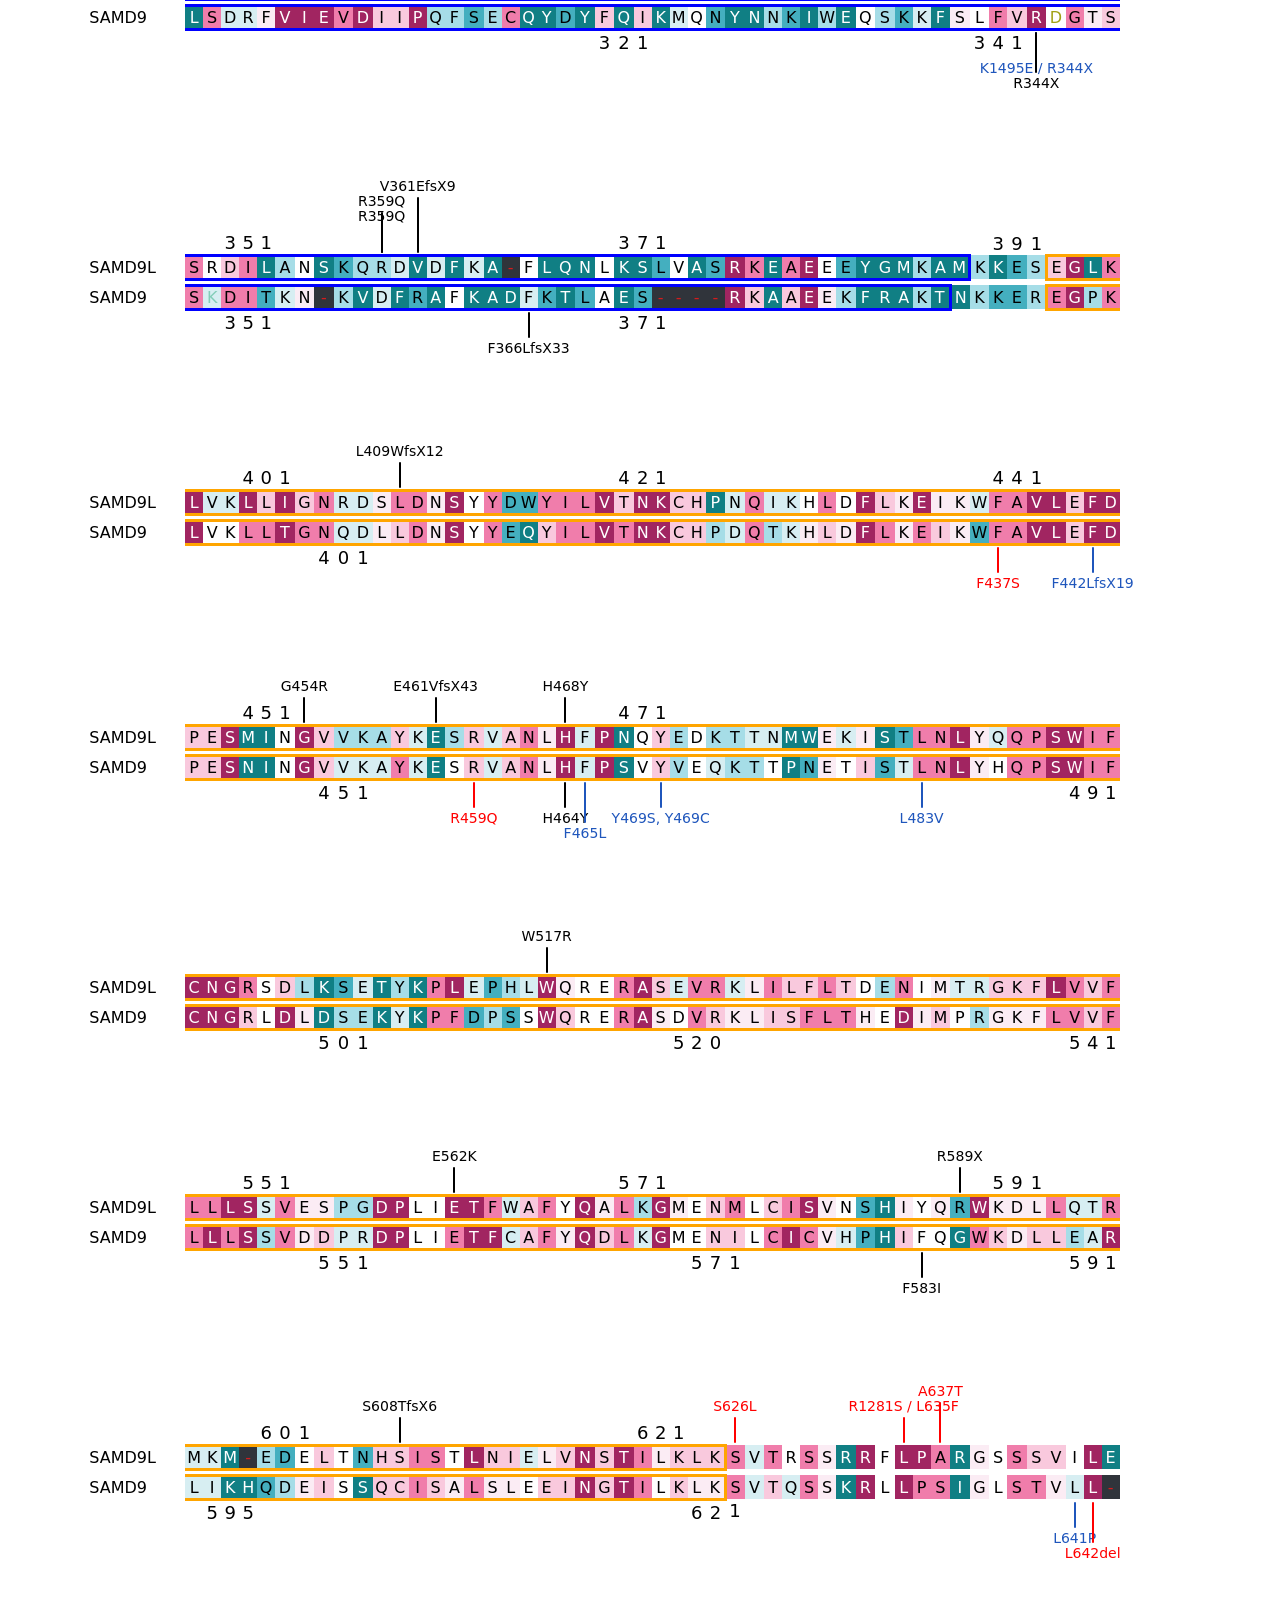
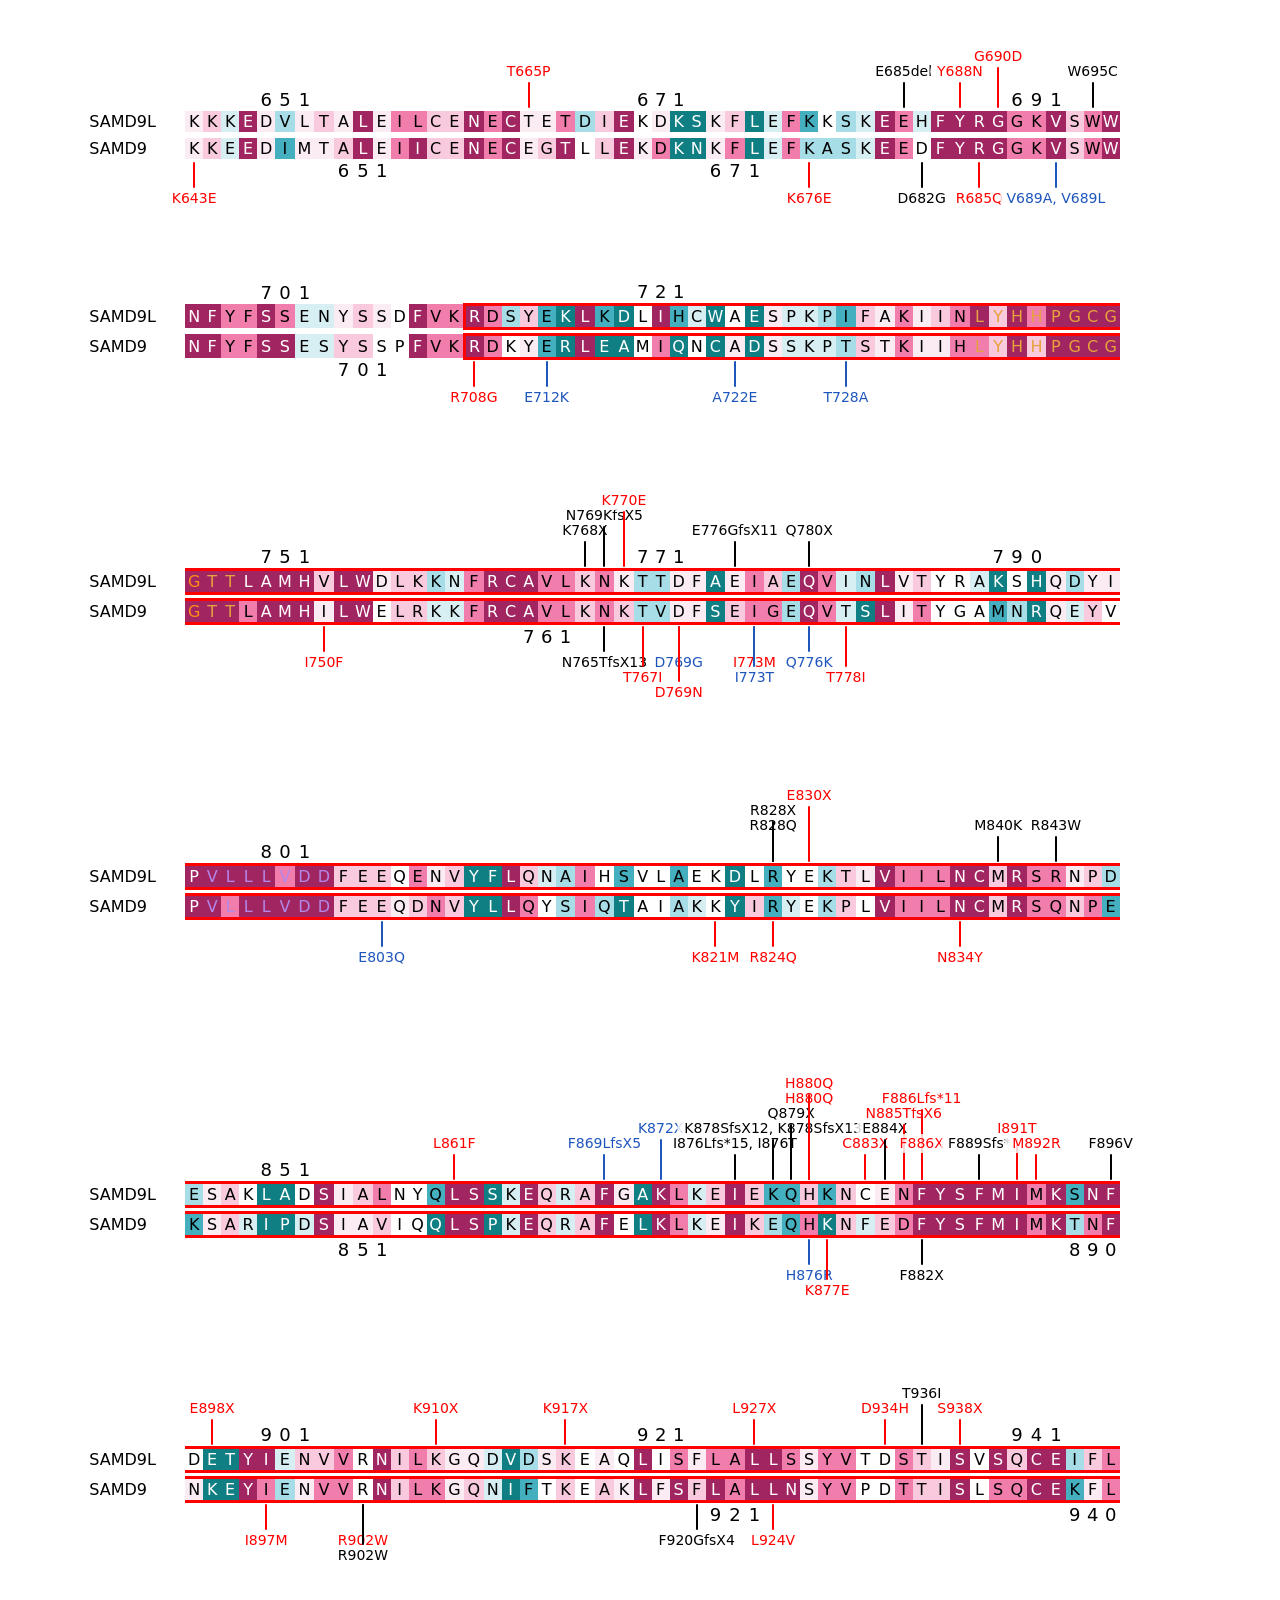
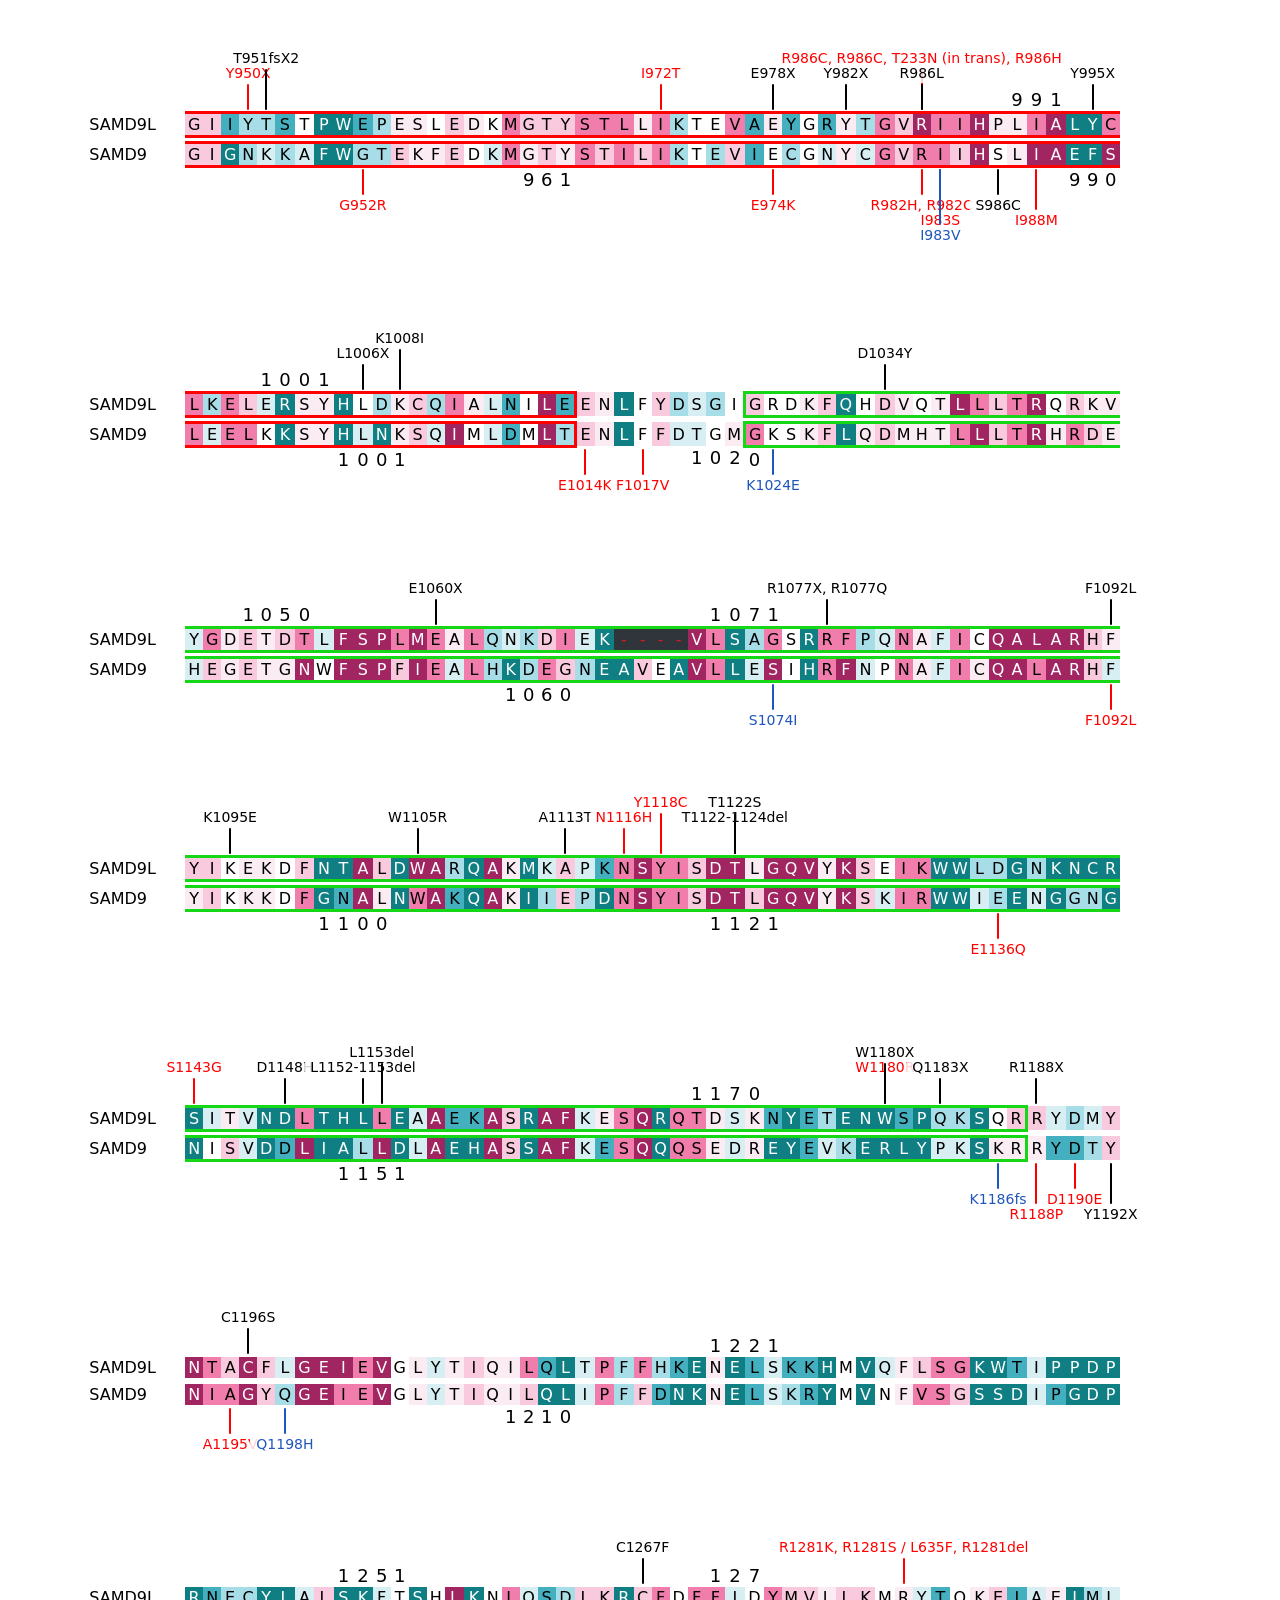
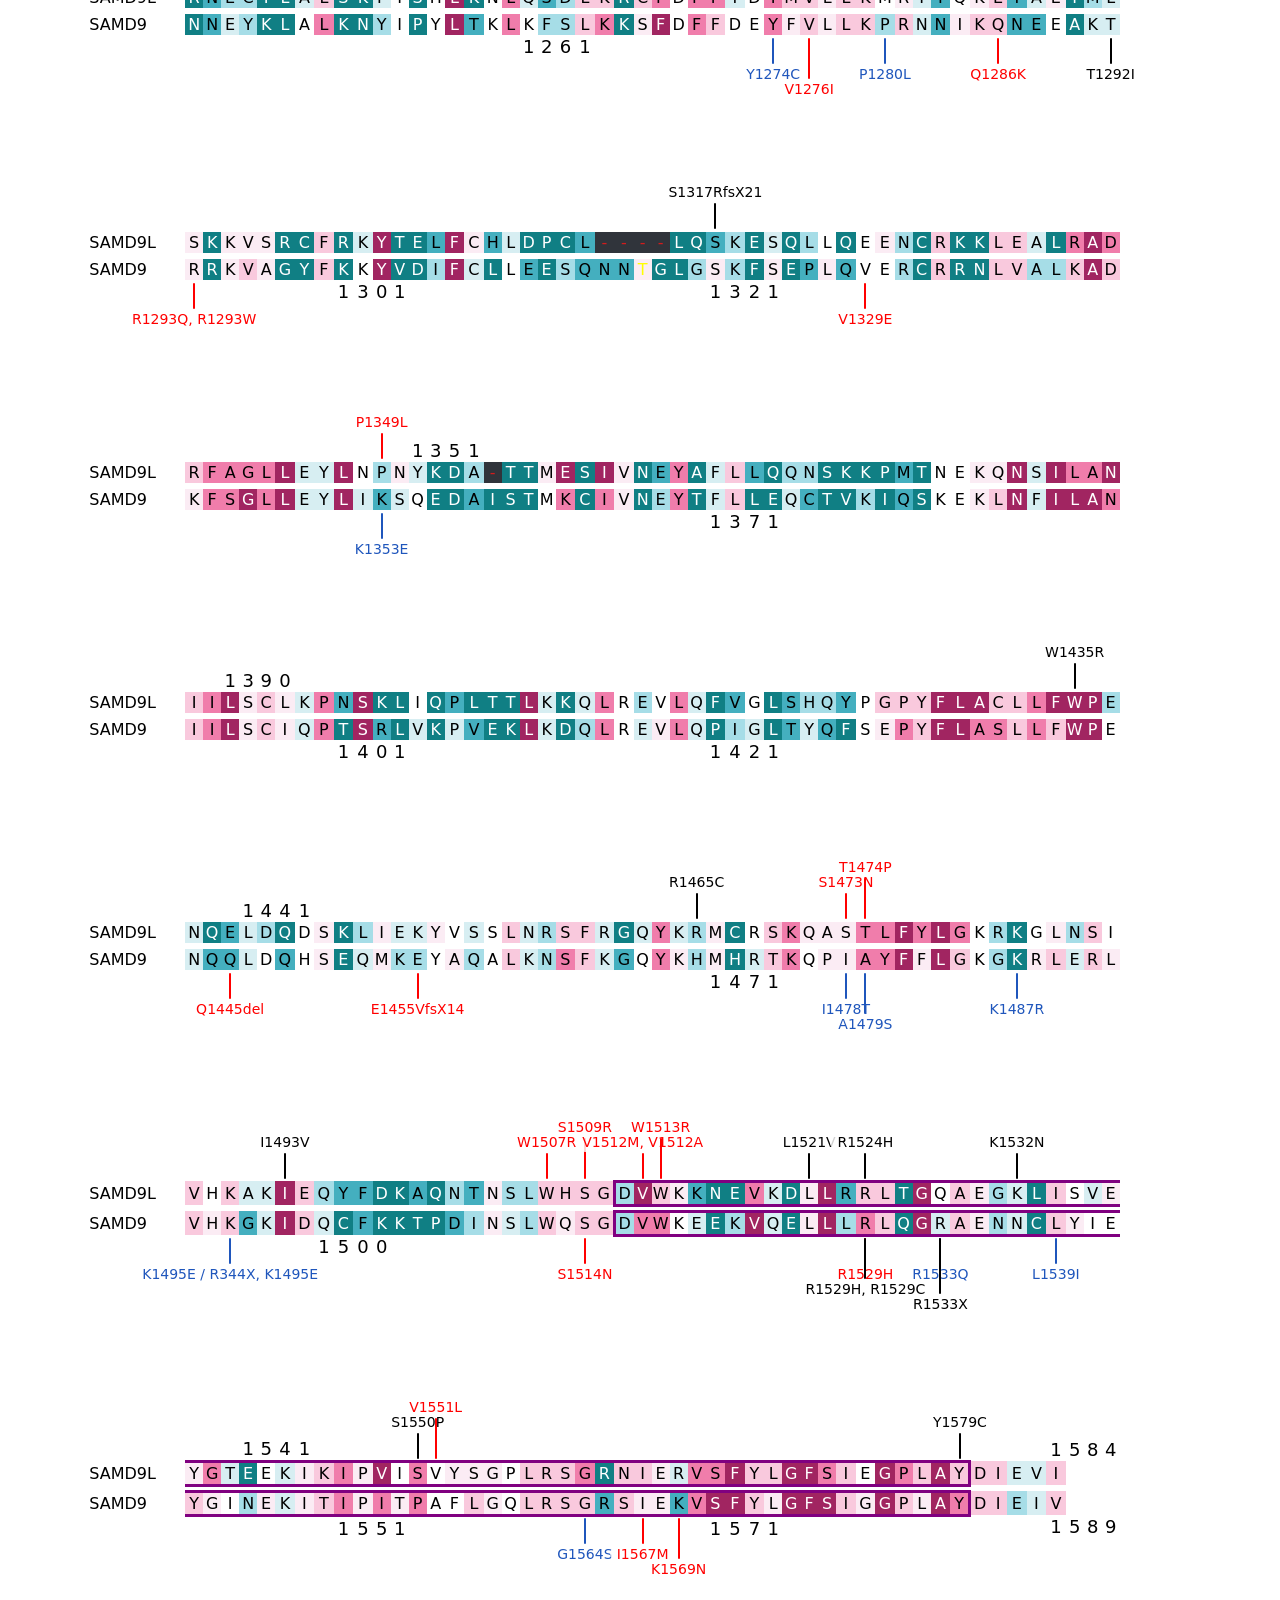
==== commit 2ad6906d: "Fix W1180R/V19E data + cache-bust data files - data_details.js / data_papers.js were missing the com" ====
--- a/Comprehensive_map_ver2.html
+++ b/Comprehensive_map_ver2.html
@@ -12654,10 +12654,6 @@
 body.hide-cat-Other  [data-category="Other"] { display:none !important; }
 
 </style>
-<script src="data_variants.js"></script>
-<script src="data_overrides.js"></script>
-<script src="data_papers.js"></script>
-<script src="data_details.js"></script>
 <script>
 /* Data-driven variant renderer for the SAMD9/SAMD9L map.
    Reads embedded variant-data (+ optional variant-overrides), removes the old
@@ -12996,9 +12992,24 @@
 
   var t;
   function schedule() { clearTimeout(t); t = setTimeout(run, 120); }
+
+  // Load the editable data files fresh each time so "edit a data_*.js + refresh"
+  // always shows your changes (browsers otherwise cache <script src>). On a
+  // double-clicked file:// page we skip the query (not needed, and keeps it simple).
+  function boot() {
+    var files = ["data_variants.js", "data_overrides.js", "data_papers.js", "data_details.js"];
+    var bust = location.protocol === "file:" ? "" : ("?t=" + Date.now());
+    var left = files.length;
+    files.forEach(function (f) {
+      var s = document.createElement("script");
+      s.src = f + bust;
+      s.onload = s.onerror = function () { if (--left === 0) init(); };
+      document.head.appendChild(s);
+    });
+  }
   if (document.readyState === "loading")
-    document.addEventListener("DOMContentLoaded", init);
-  else init();
+    document.addEventListener("DOMContentLoaded", boot);
+  else boot();
   window.addEventListener("resize", schedule);
 })();
 
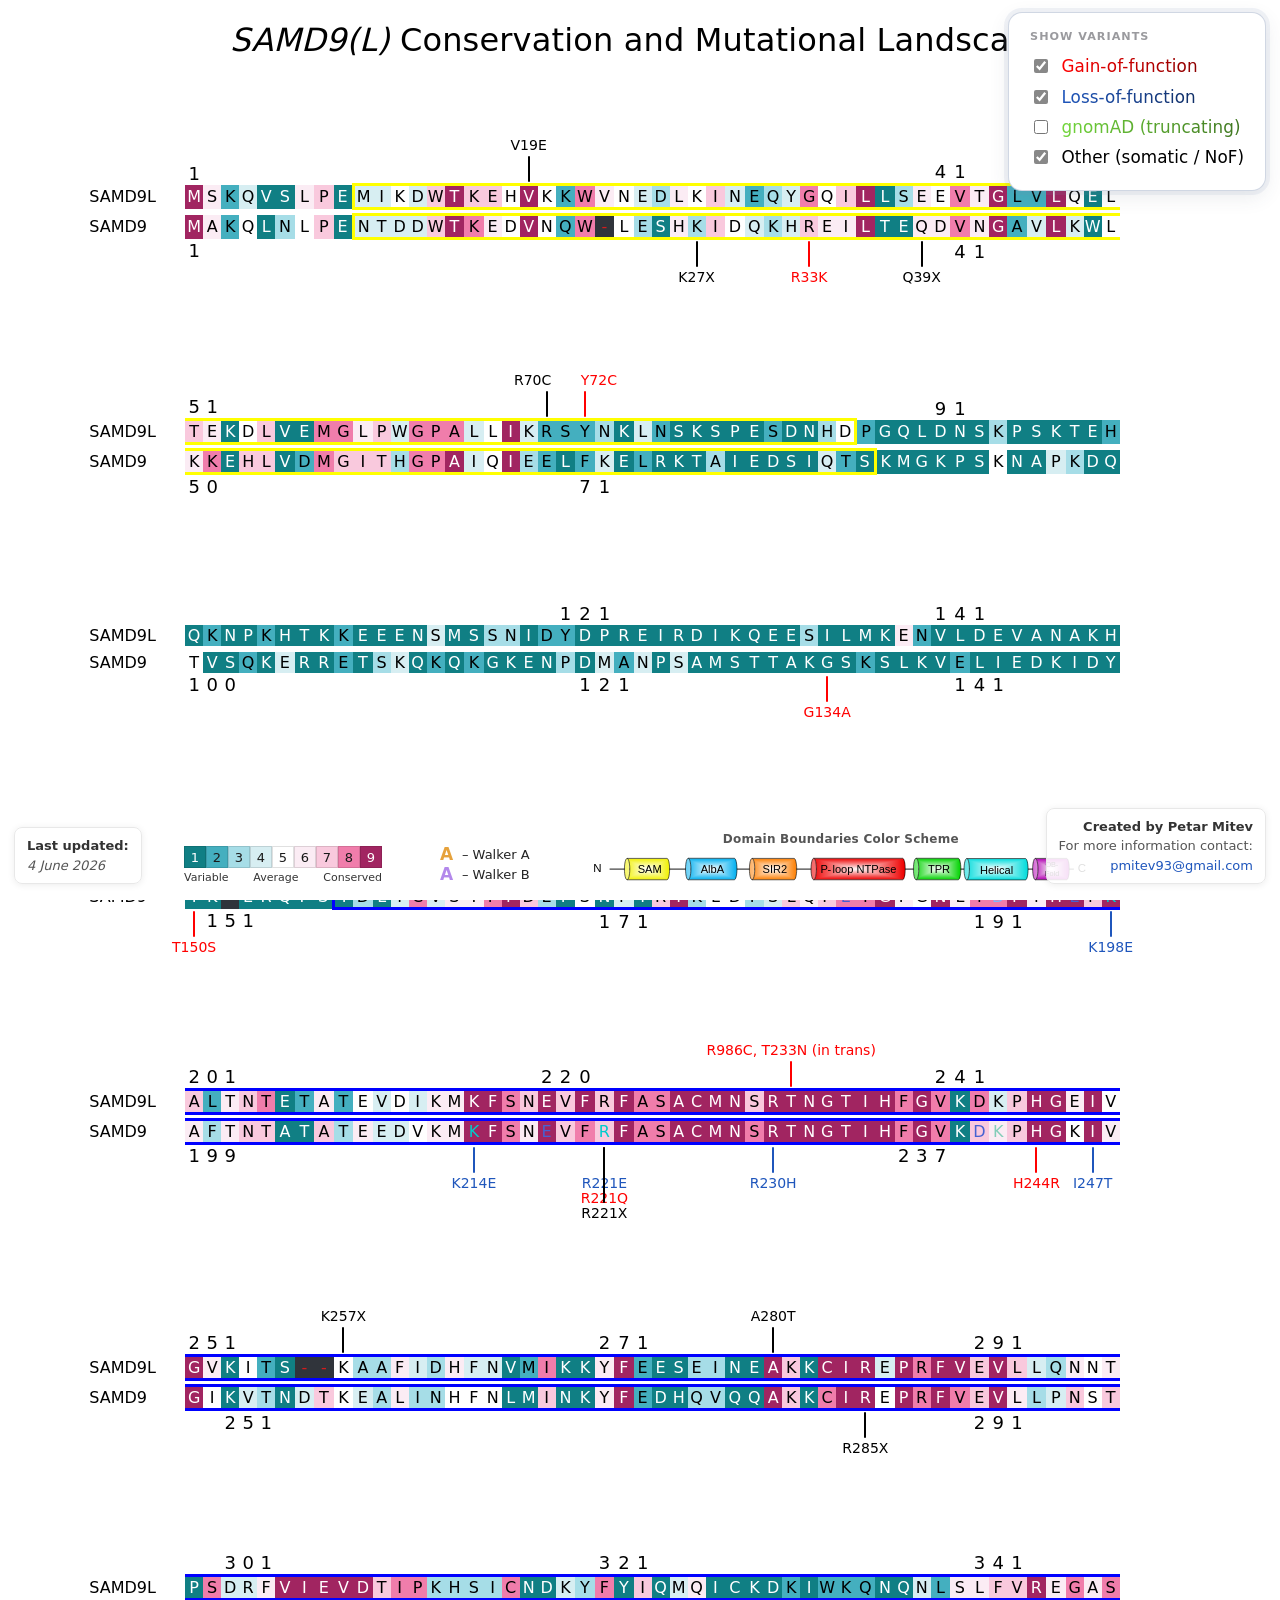
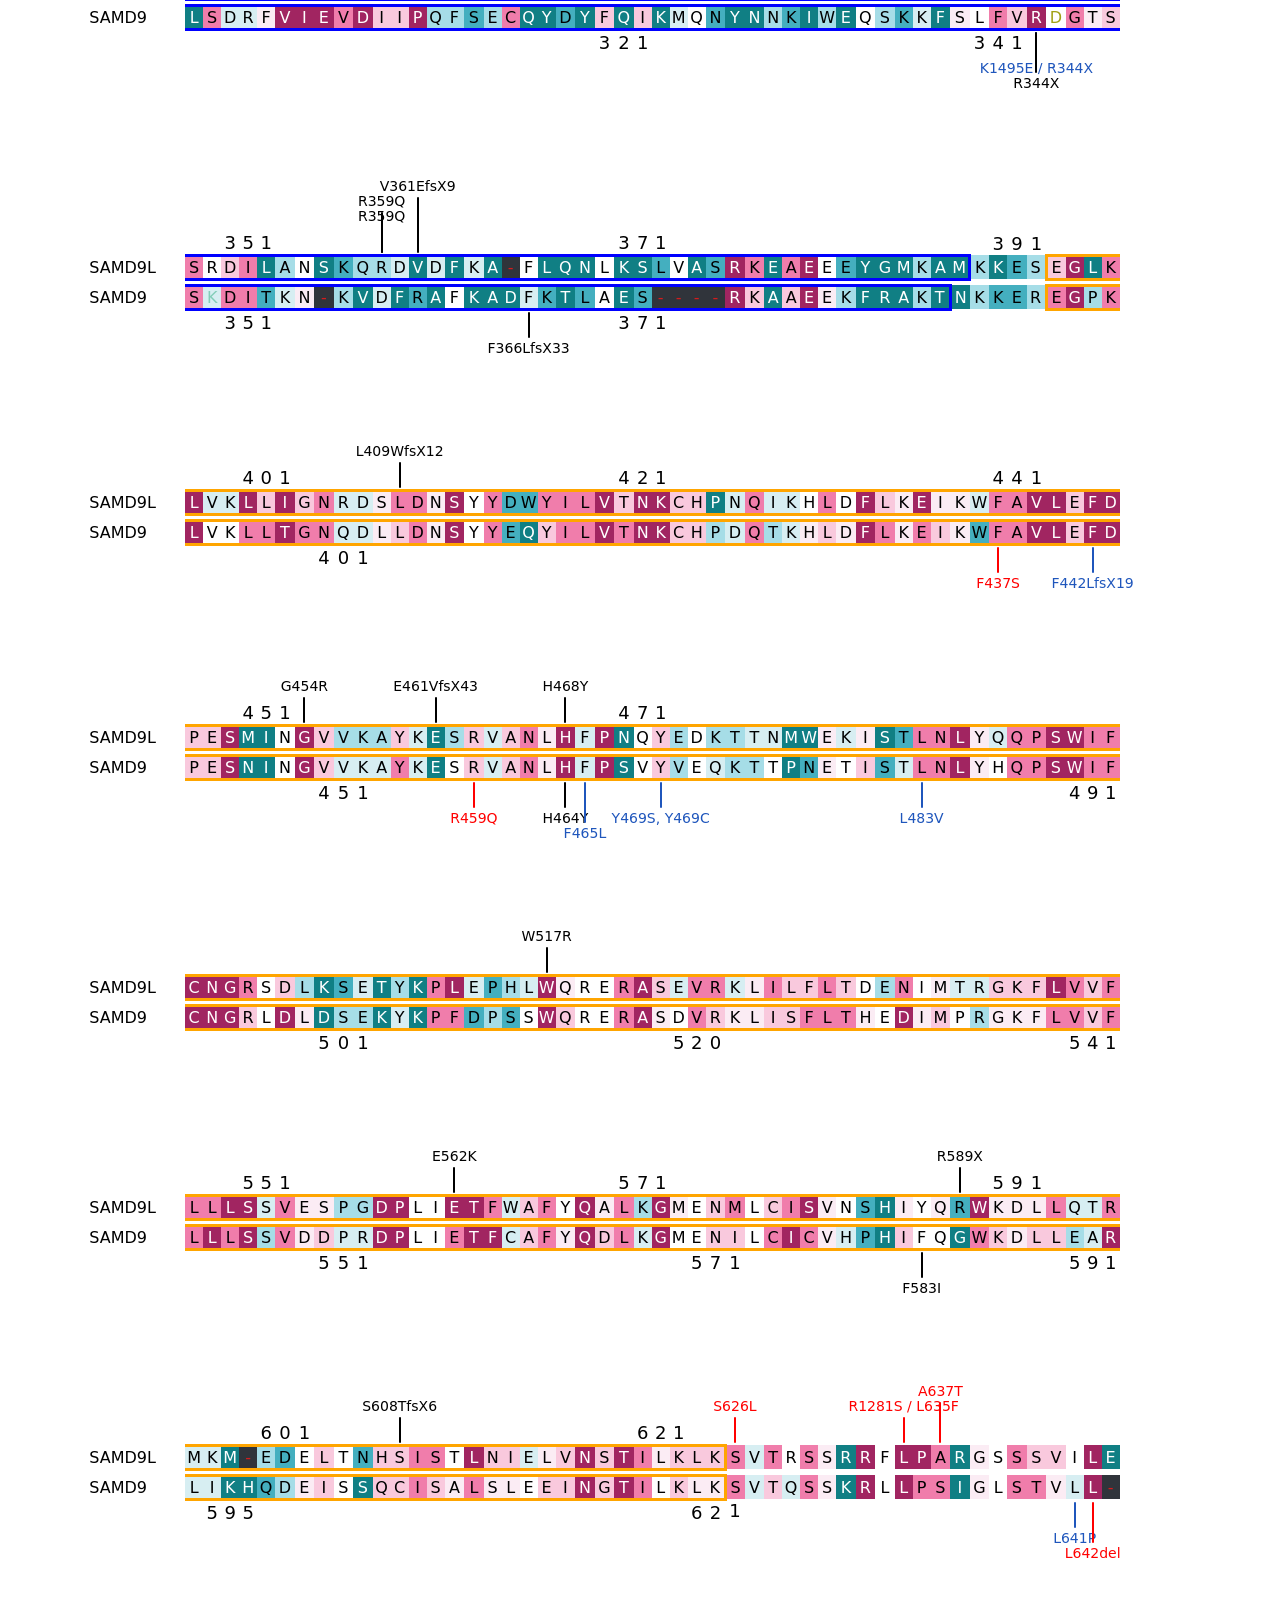
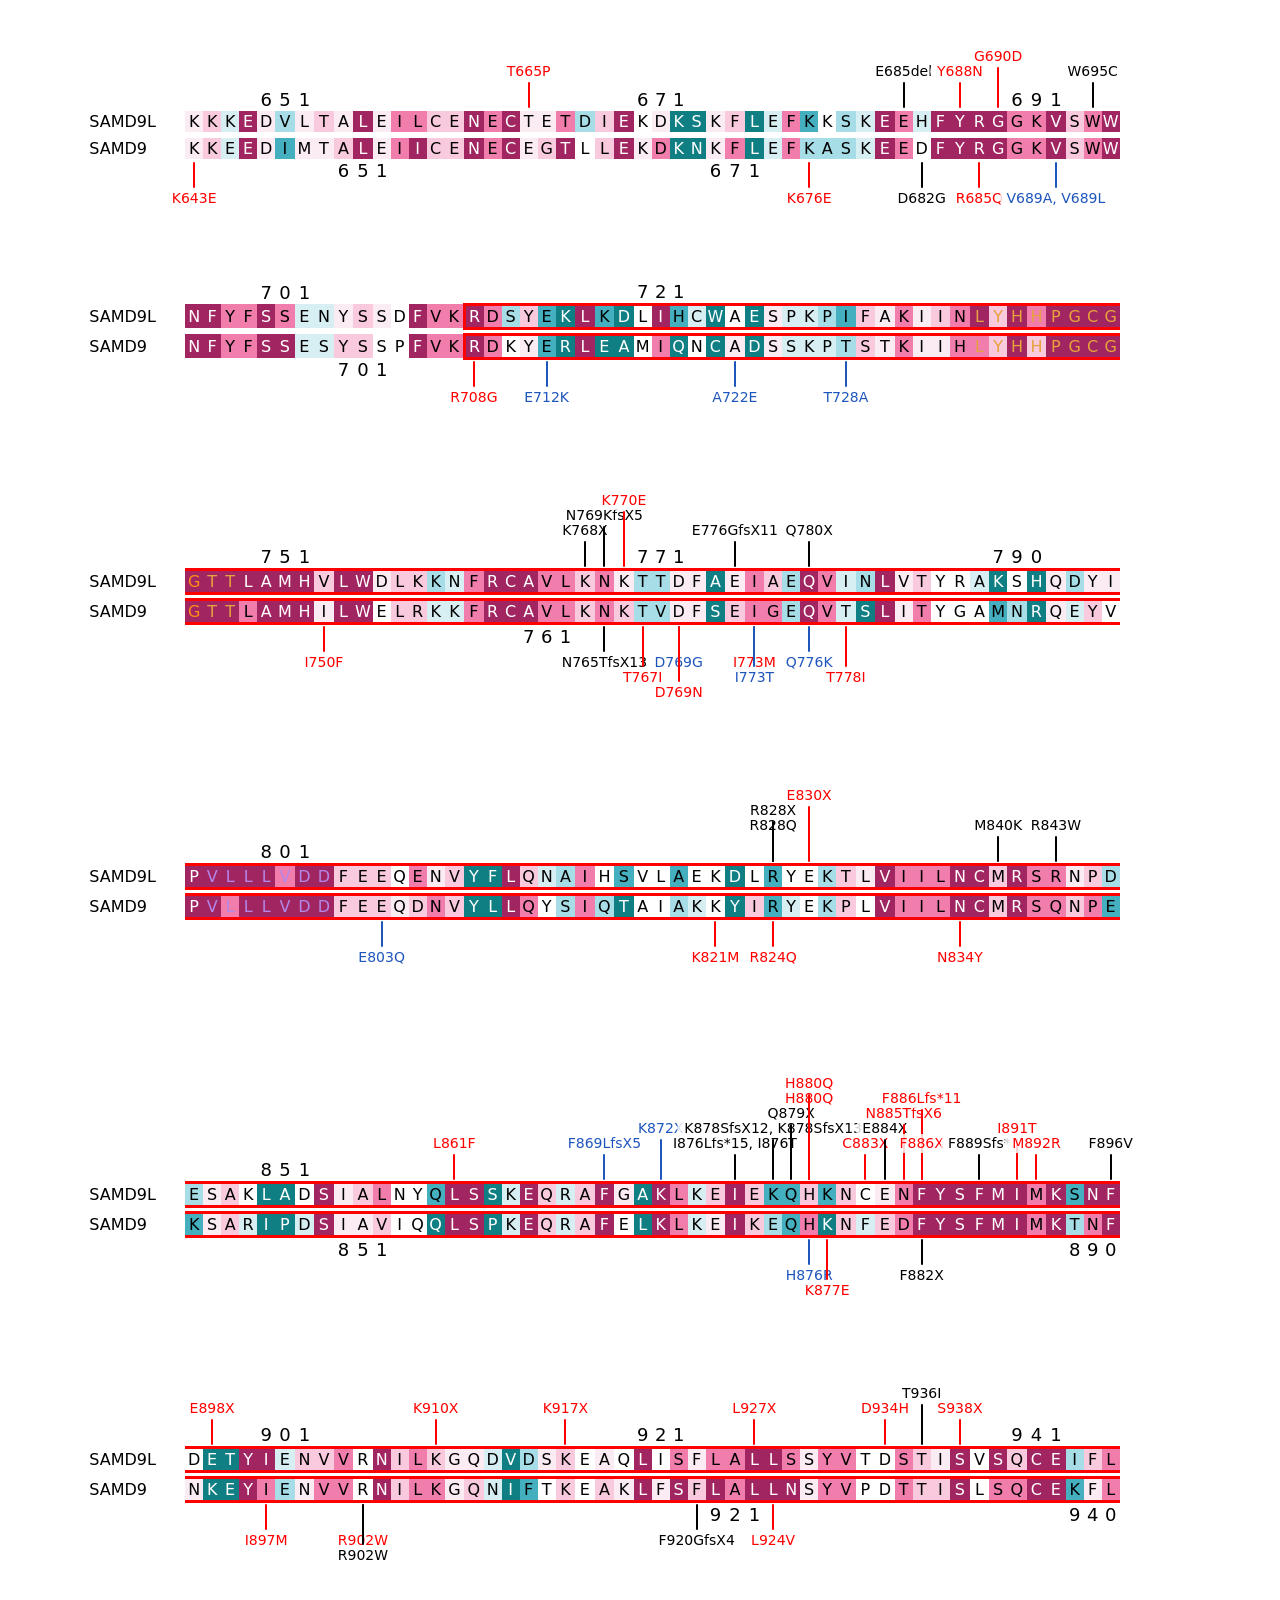
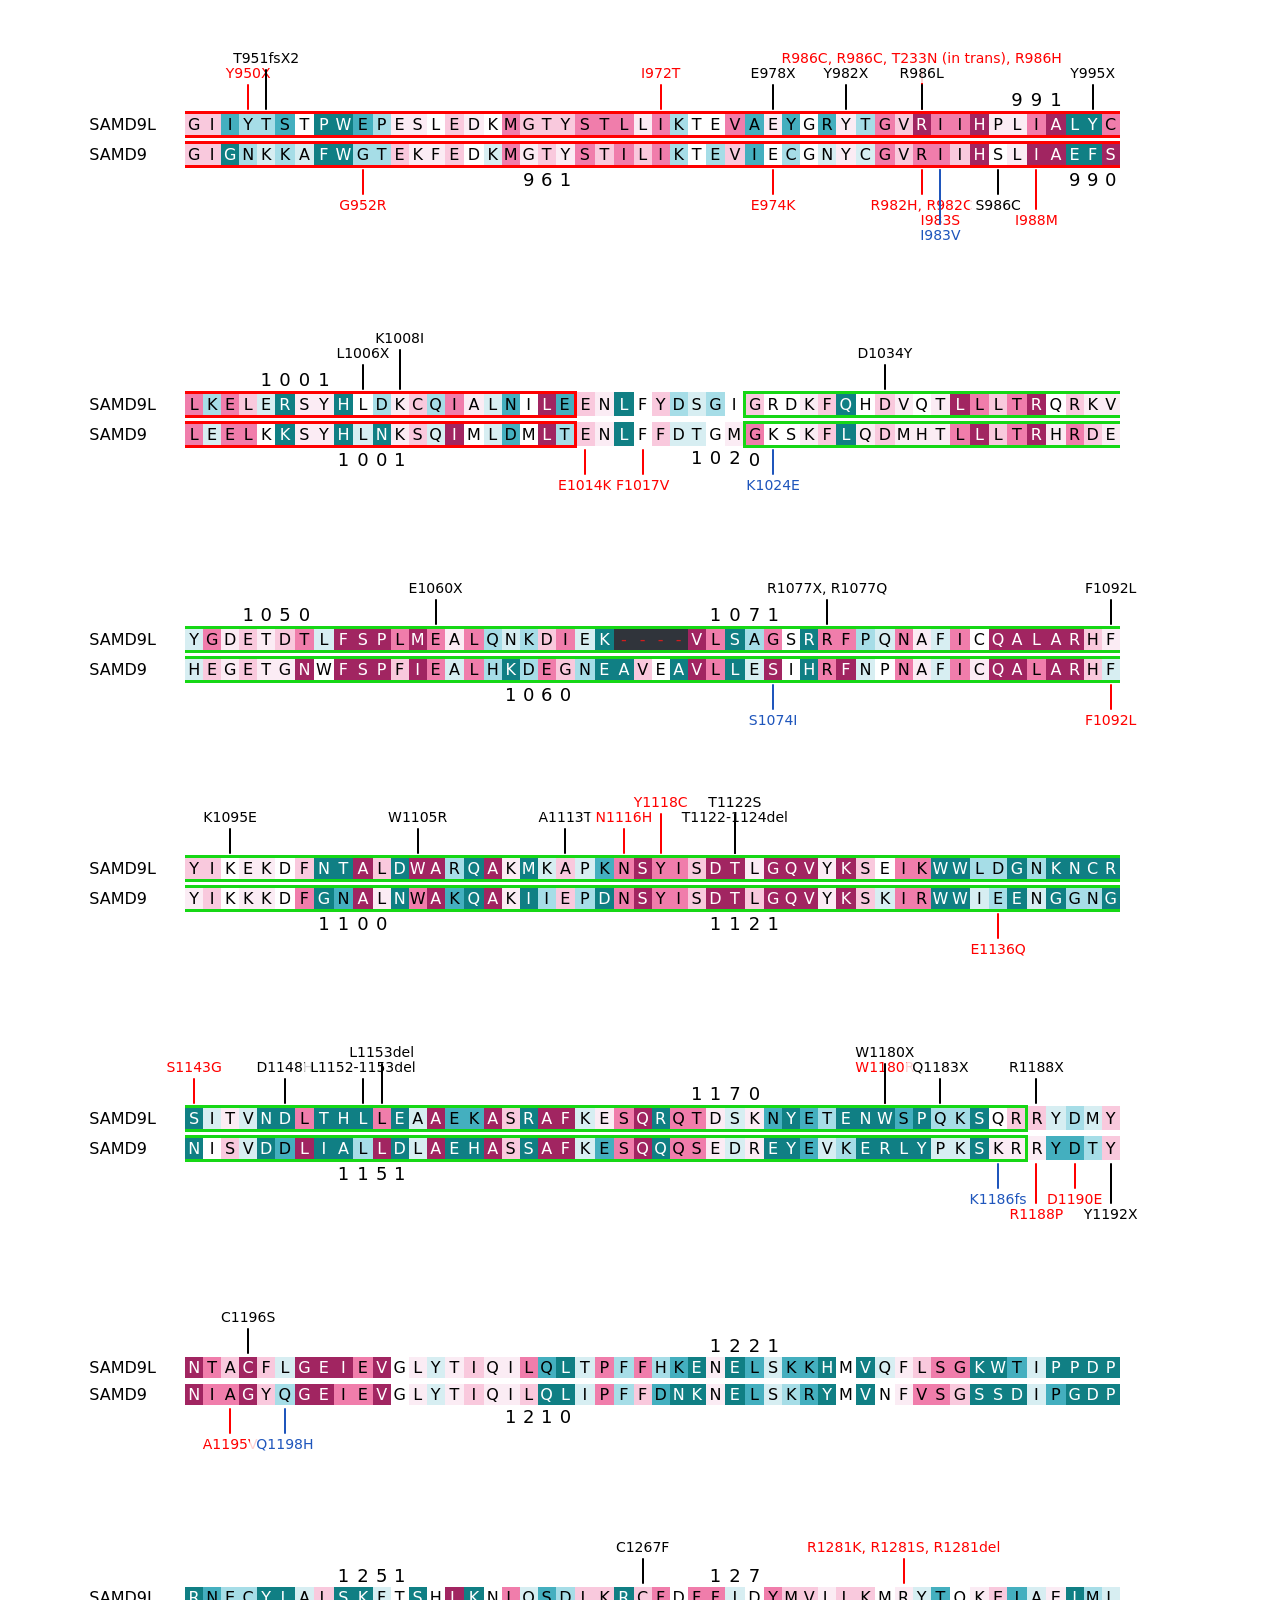
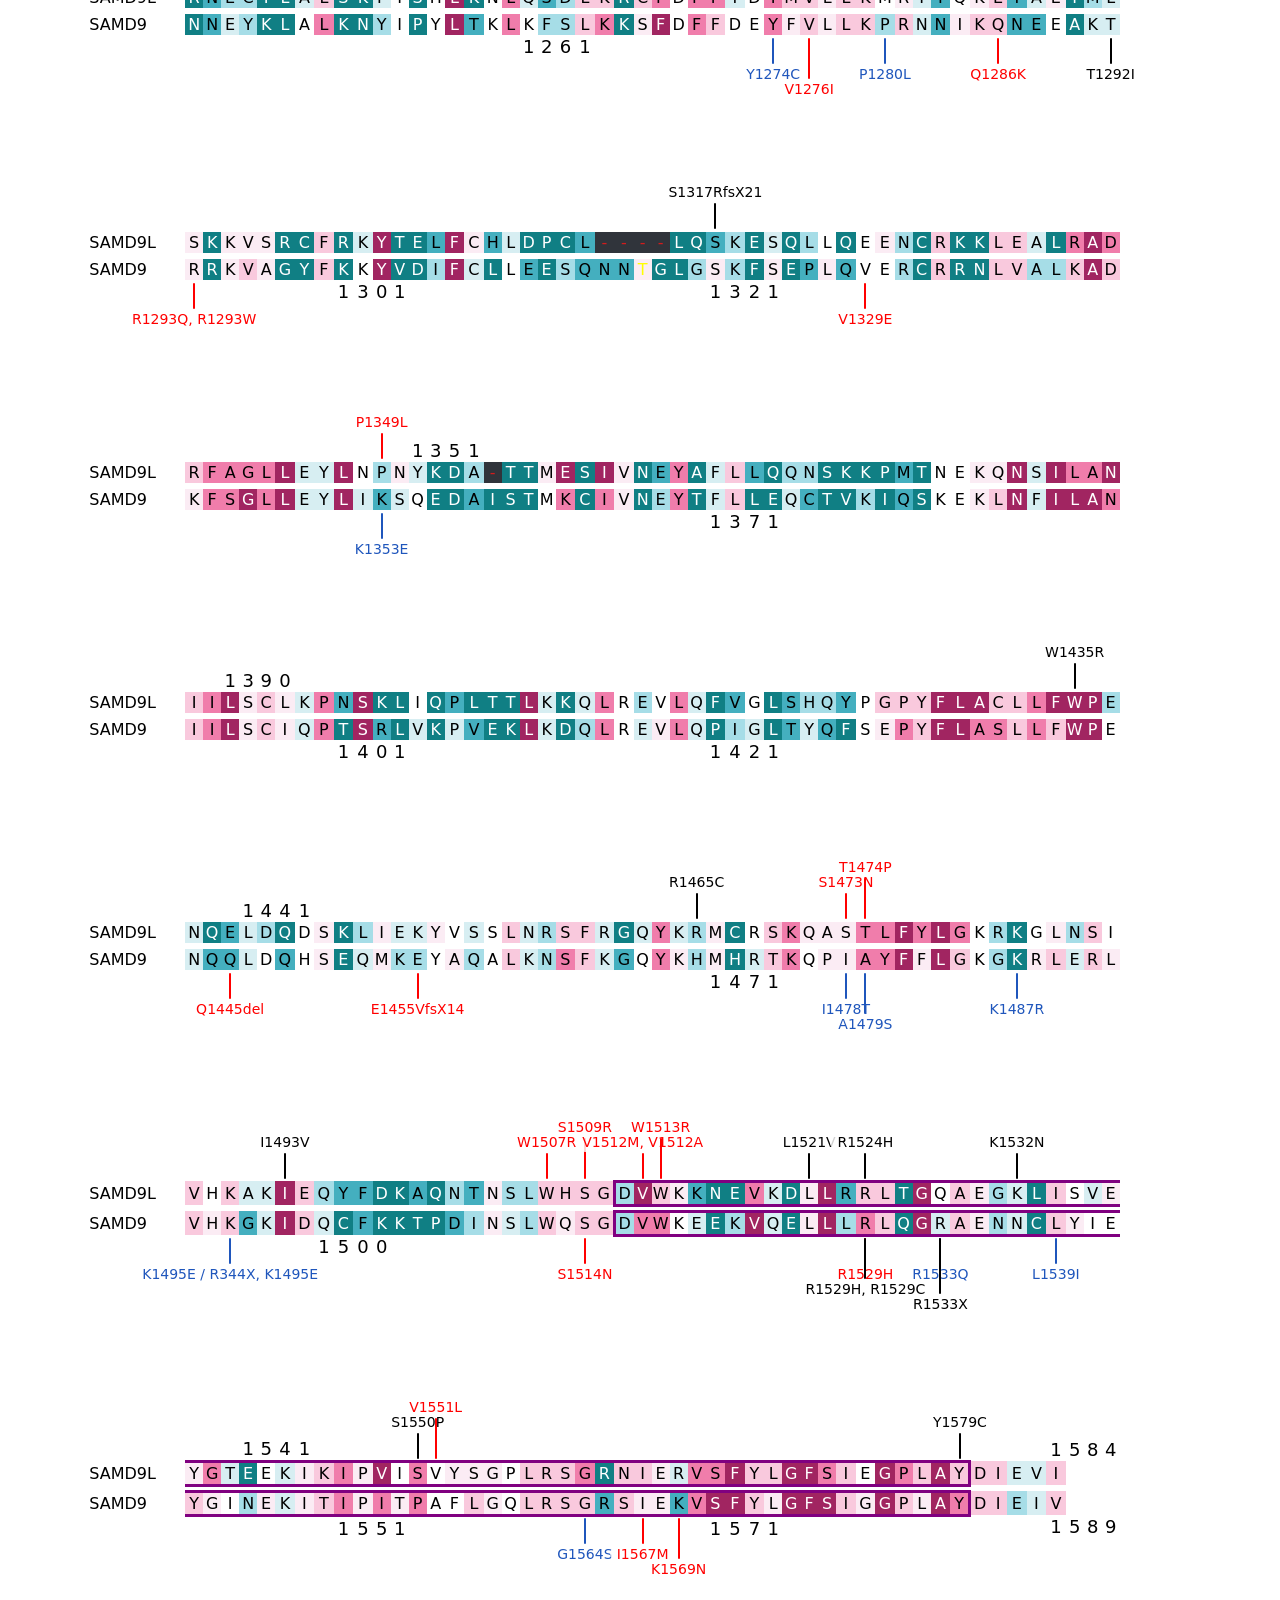
==== commit 41bf9182: "Popup: gnomAD as free text; Phenotype + Method of functional assessment rows Co-Authored-By: Claude " ====
--- a/Comprehensive_map_ver2.html
+++ b/Comprehensive_map_ver2.html
@@ -12915,15 +12915,18 @@
              '<a href="https://pubmed.ncbi.nlm.nih.gov/' + esc(paper.pmid) + '/" target="_blank" rel="noopener">' +
              esc(paper.pmid) + "</a></div>";
       }
-      if (d.gnomad) {
-        var g = d.gnomad.present
-          ? "Yes" + (d.gnomad.maf ? " (MAF " + esc(d.gnomad.maf) + ")" : "")
-          : "No";
+      if (d.gnomad != null) {
+        // gnomad is free text now (e.g. "Not present", "Present (MAF 0.0003)").
+        // Still accept the old {present, maf} object for backward compatibility.
+        var g = (typeof d.gnomad === "object")
+          ? (d.gnomad.present ? "Yes" + (d.gnomad.maf ? " (MAF " + esc(d.gnomad.maf) + ")" : "") : "No")
+          : esc(d.gnomad);
         h += '<div class="vpop-row"><b>gnomAD:</b> ' + g + "</div>";
       }
-      var eff = d.effect || cat;
-      h += '<div class="vpop-row"><b>' + esc(eff) + "</b>" +
-           (d.method ? ' <span class="vpop-dim">(' + esc(d.method) + ")</span>" : "") + "</div>";
+      var pheno = d.phenotype || d.effect;
+      if (pheno) h += '<div class="vpop-row"><b>Phenotype:</b> ' + esc(pheno) + "</div>";
+      if (d.method) h += '<div class="vpop-row"><b>Method of functional assessment:</b> ' +
+                         esc(d.method) + "</div>";
     } else {
       h += '<div class="vpop-row vpop-dim">Details not added yet' +
            (origin ? " &middot; source: " + esc(origin) : "") + "</div>";
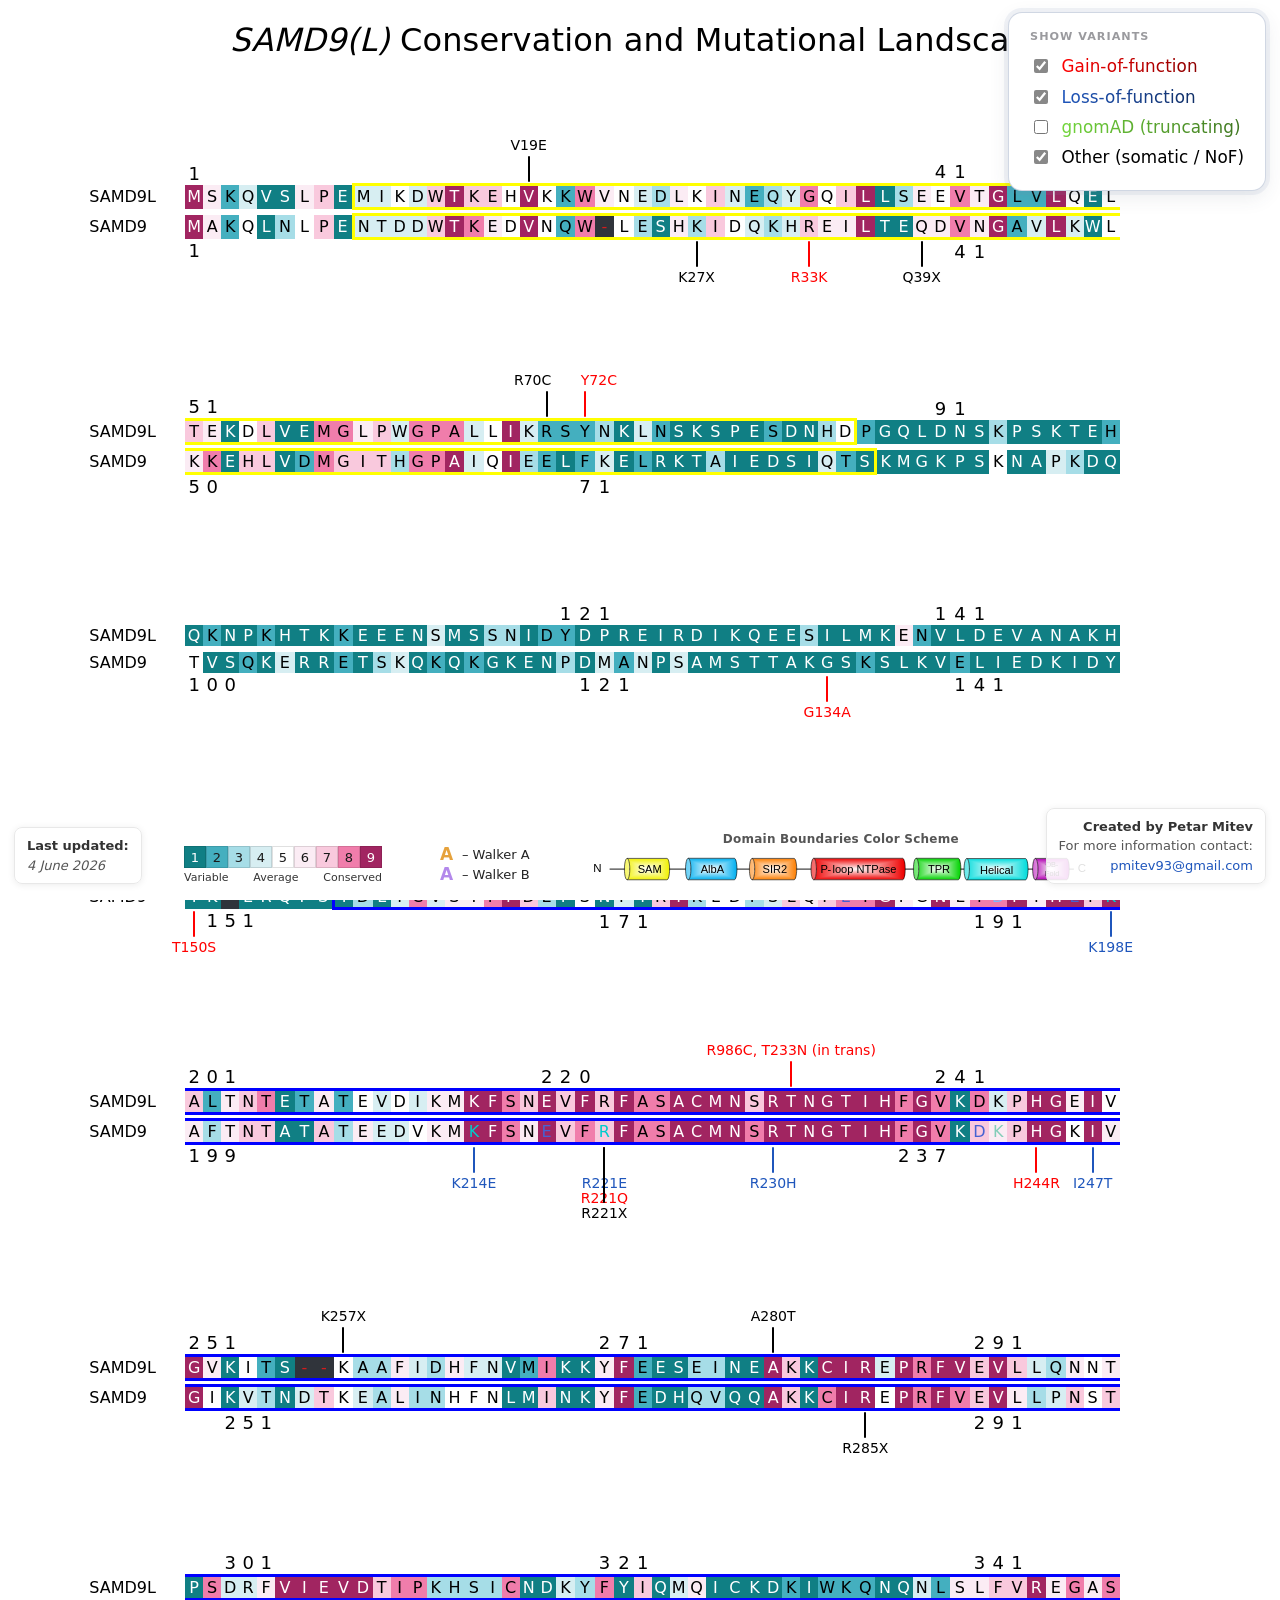
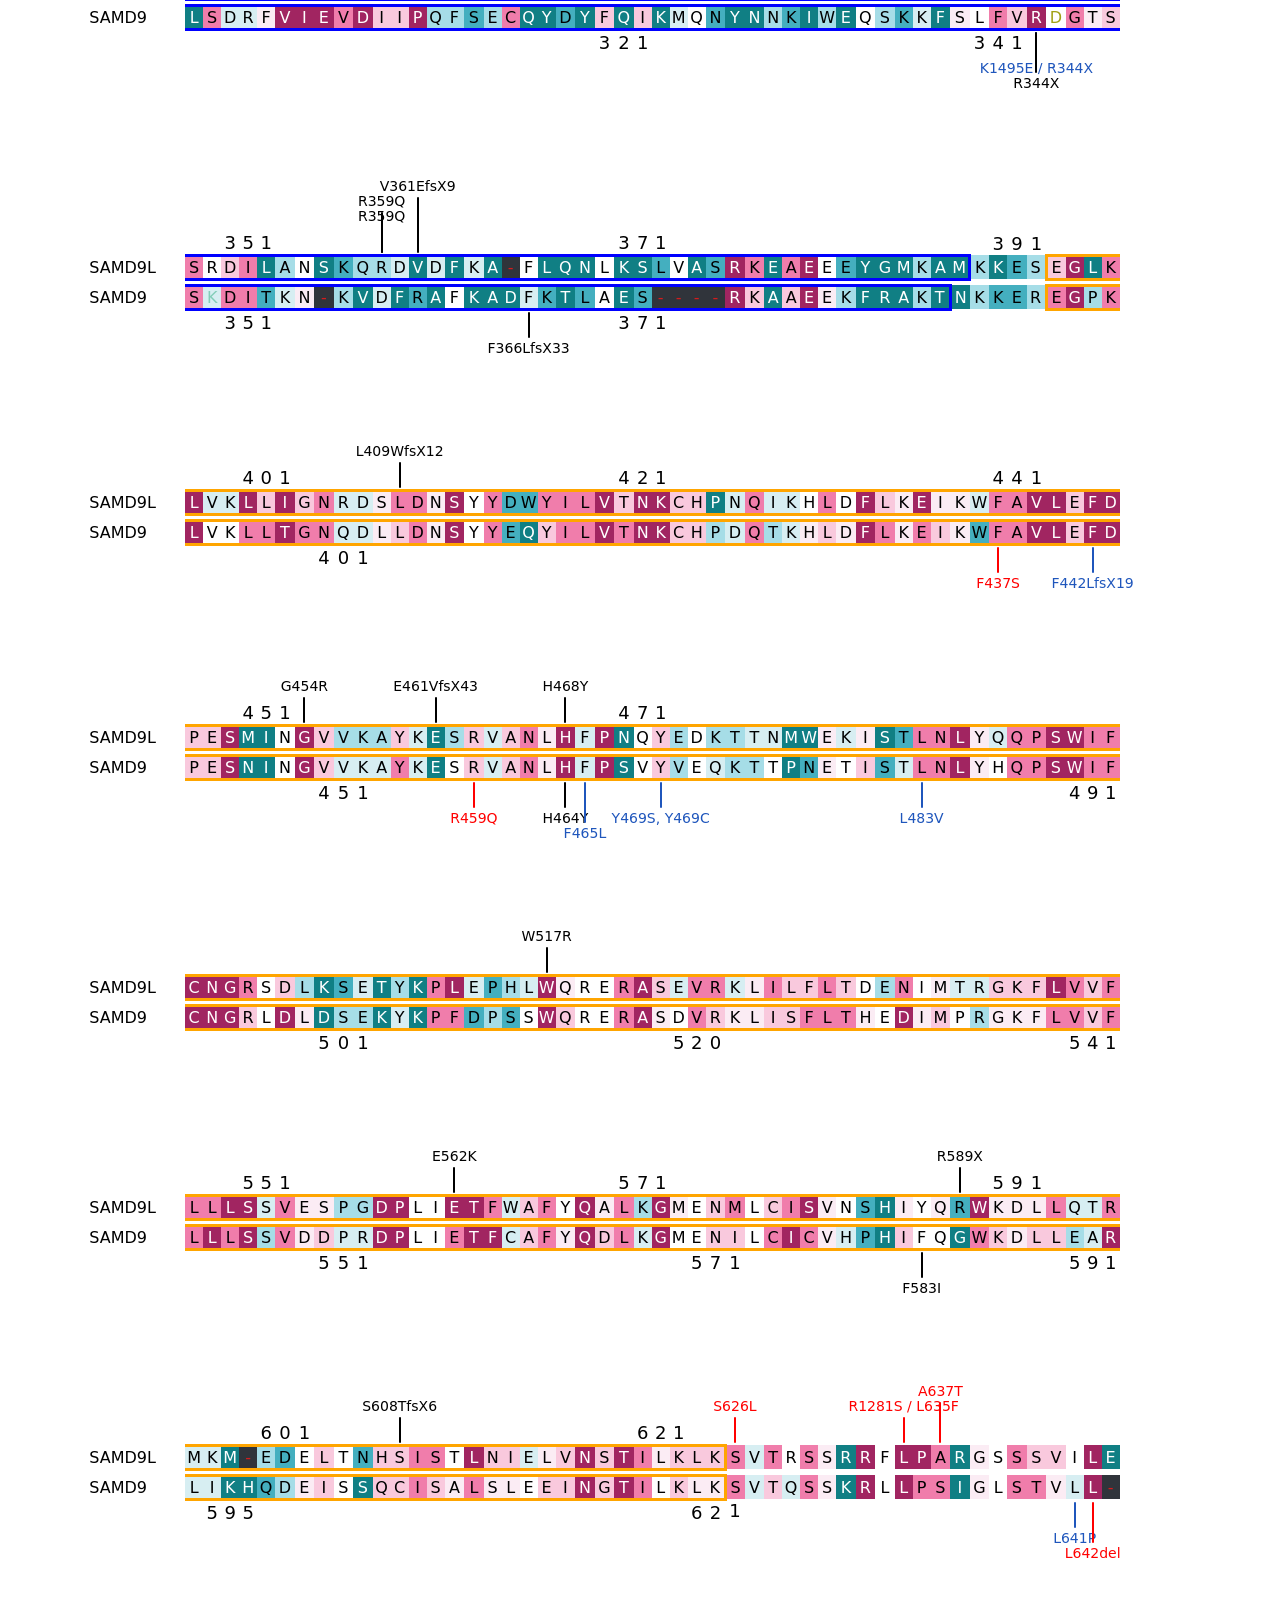
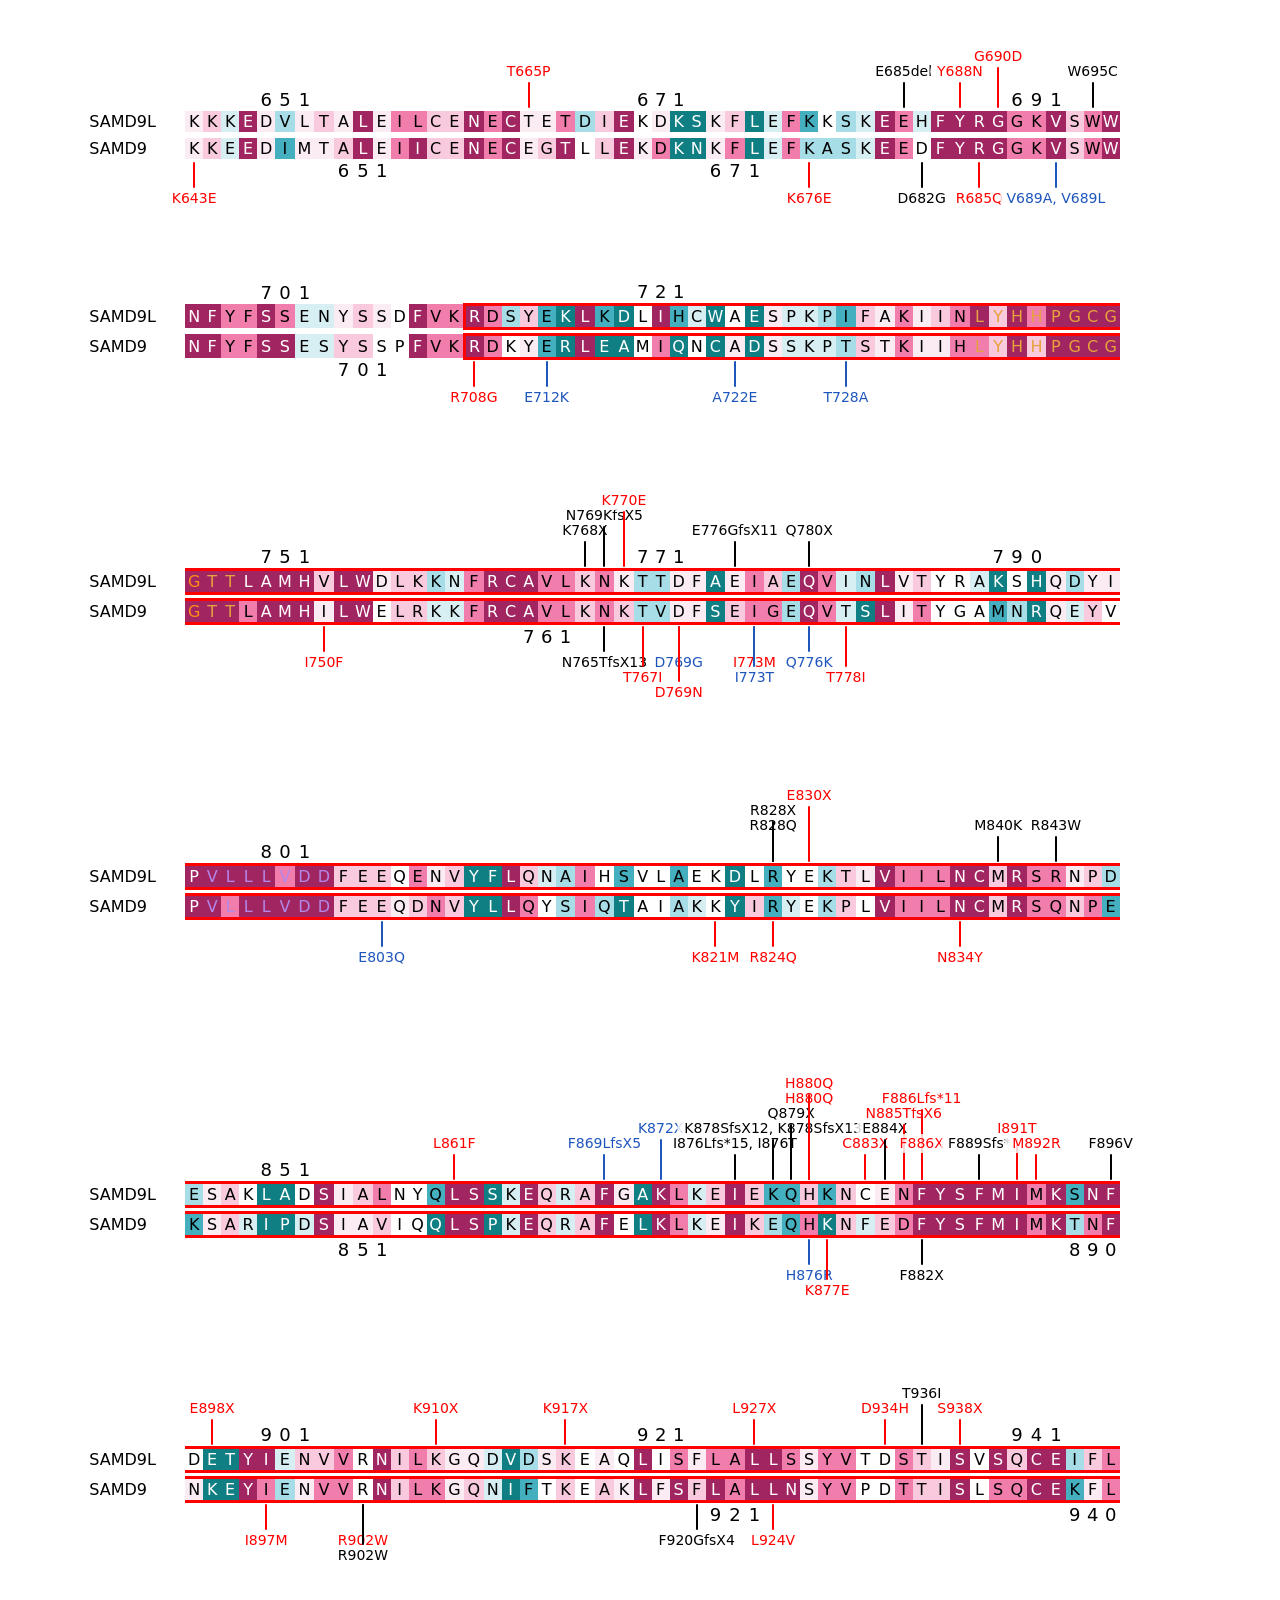
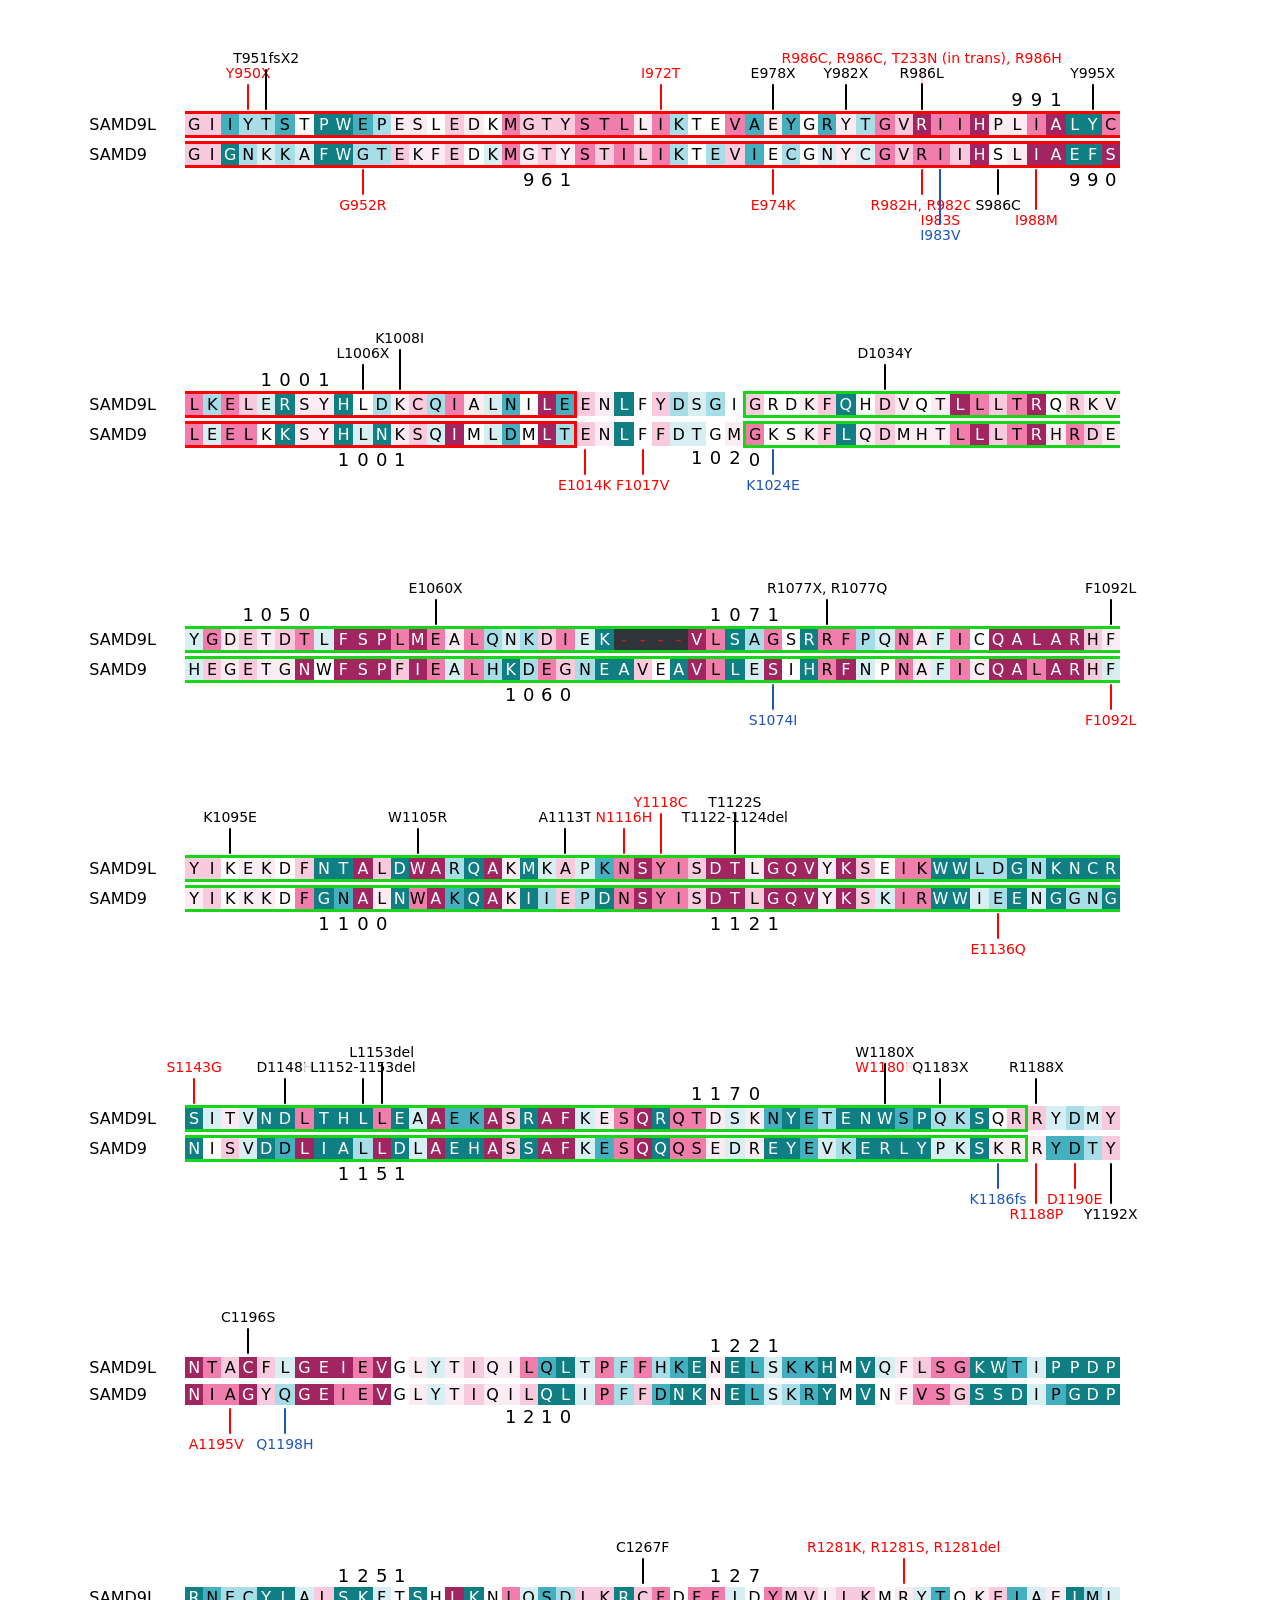
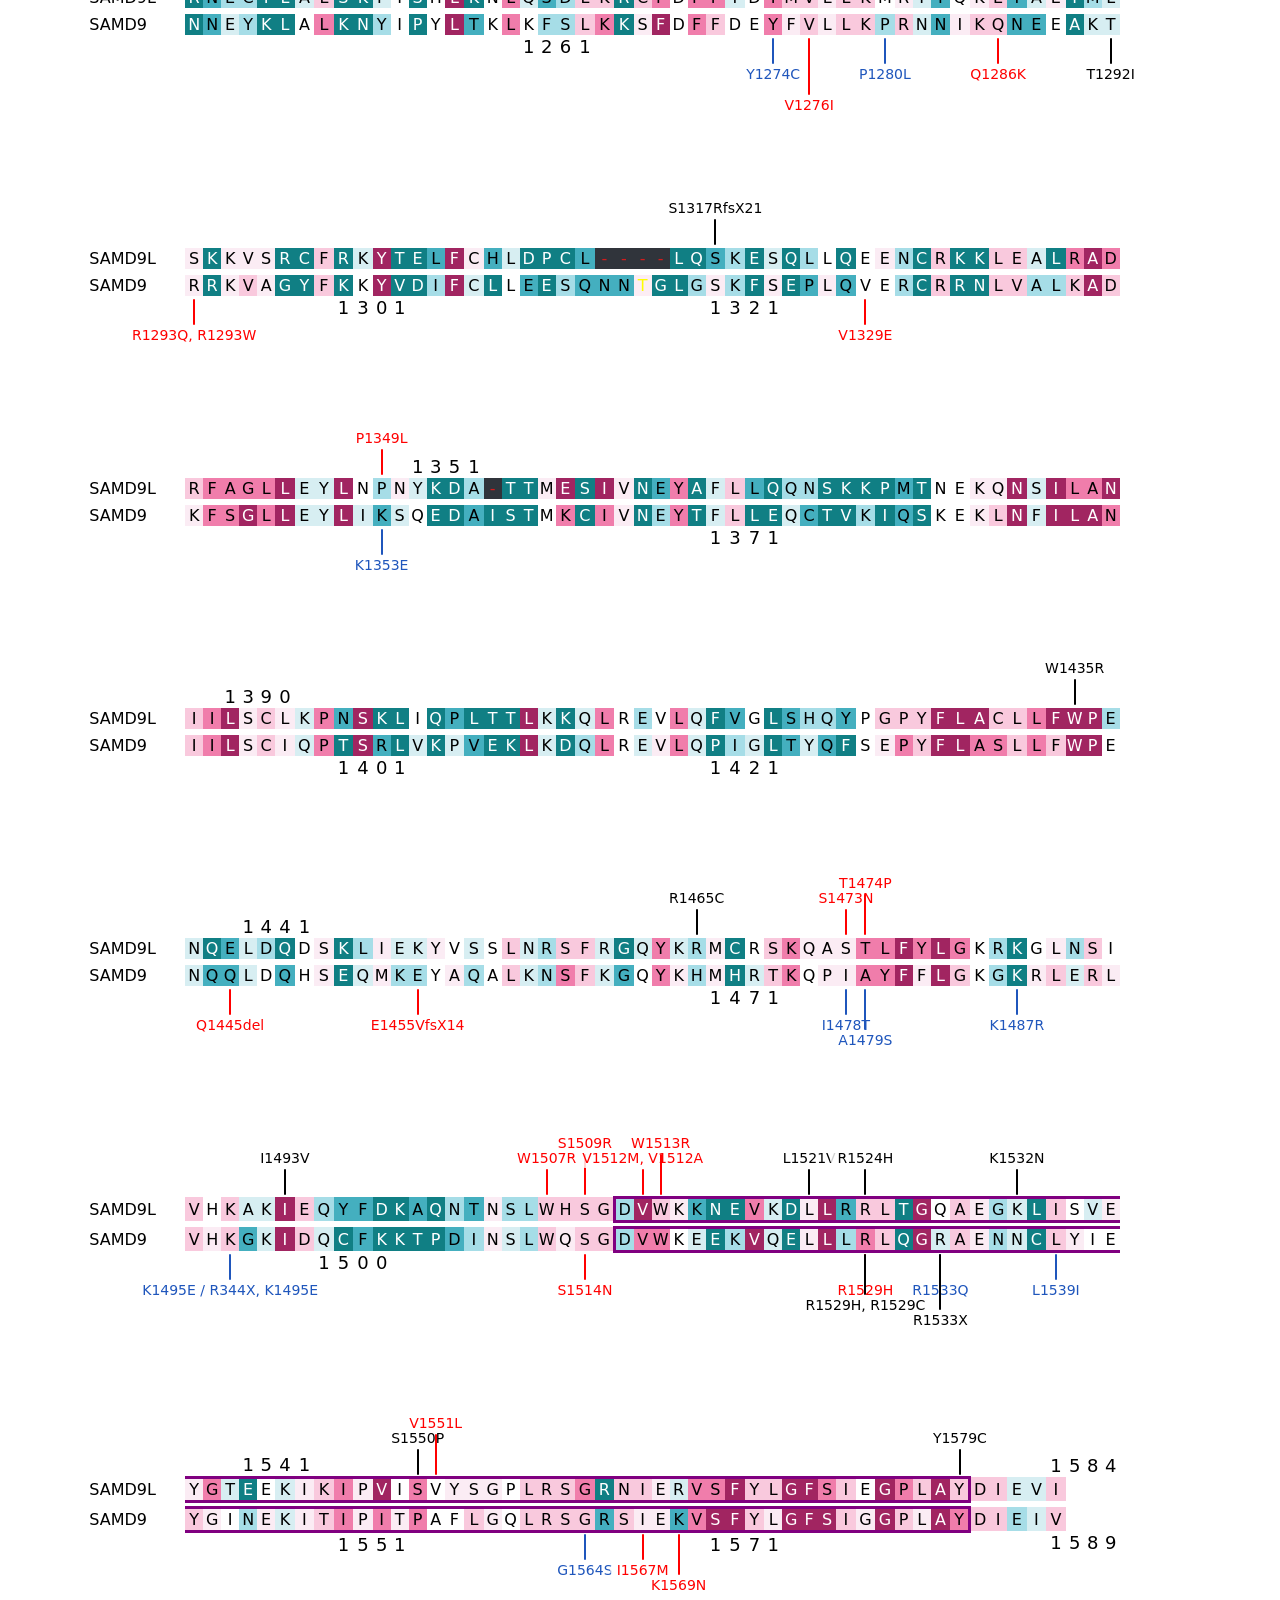
==== commit 750cdaab: "Add dlen override (extra line length); apply to V1276I Co-Authored-By: Claude Sonnet 4.6 <noreply@an" ====
--- a/Comprehensive_map_ver2.html
+++ b/Comprehensive_map_ver2.html
@@ -12802,10 +12802,12 @@
           v._lane = -1;
         }
       });
-      // apply manual overrides (horizontal nudge dx, optional lane bump)
+      // apply manual overrides: dx = horizontal label nudge; lane = stack level;
+      // dlen = extra line length in px (label moves out with the line).
       list.forEach(function (v) {
         var o = ovFor(v);
         v._dx = (o && o.dx) || 0;
+        v._dlen = (o && o.dlen) || 0;
         if (o && o.lane != null && v._lane >= 0) v._lane = o.lane;
         if (v._lane > maxLane) maxLane = v._lane;
       });
@@ -12820,6 +12822,9 @@
       // reserve only the part of the tallest stack that rises above the ruler band
       var W = whiteGap();
       var maxLen = TICK + (maxLane >= 0 ? maxLane * LANE_H : 0);
+      list.forEach(function (v) {                       // account for any dlen extensions
+        if (v._lane >= 0) maxLen = Math.max(maxLen, TICK + v._lane * LANE_H + v._dlen);
+      });
       var topAboveBox = W + maxLen + (maxLane >= 0 ? LABEL_H : 0) + PAD;
       sr.container.style.height = Math.max(0, topAboveBox - gap) + "px";
       list.forEach(function (v) { draw(sr, v); });
@@ -12835,7 +12840,7 @@
     var top = (sr.side === "top");
     var gap = sr._gap || 0;
     var W = whiteGap();              // white space before the AA box
-    var len = TICK + (v._lane >= 0 ? v._lane * LANE_H : 0);  // FIXED line length
+    var len = TICK + (v._lane >= 0 ? v._lane * LANE_H : 0) + (v._dlen || 0);  // line length (+dlen)
     var base = gap - W;              // line bottom sits W above the actual letter box
 
     var tick = document.createElement("div");
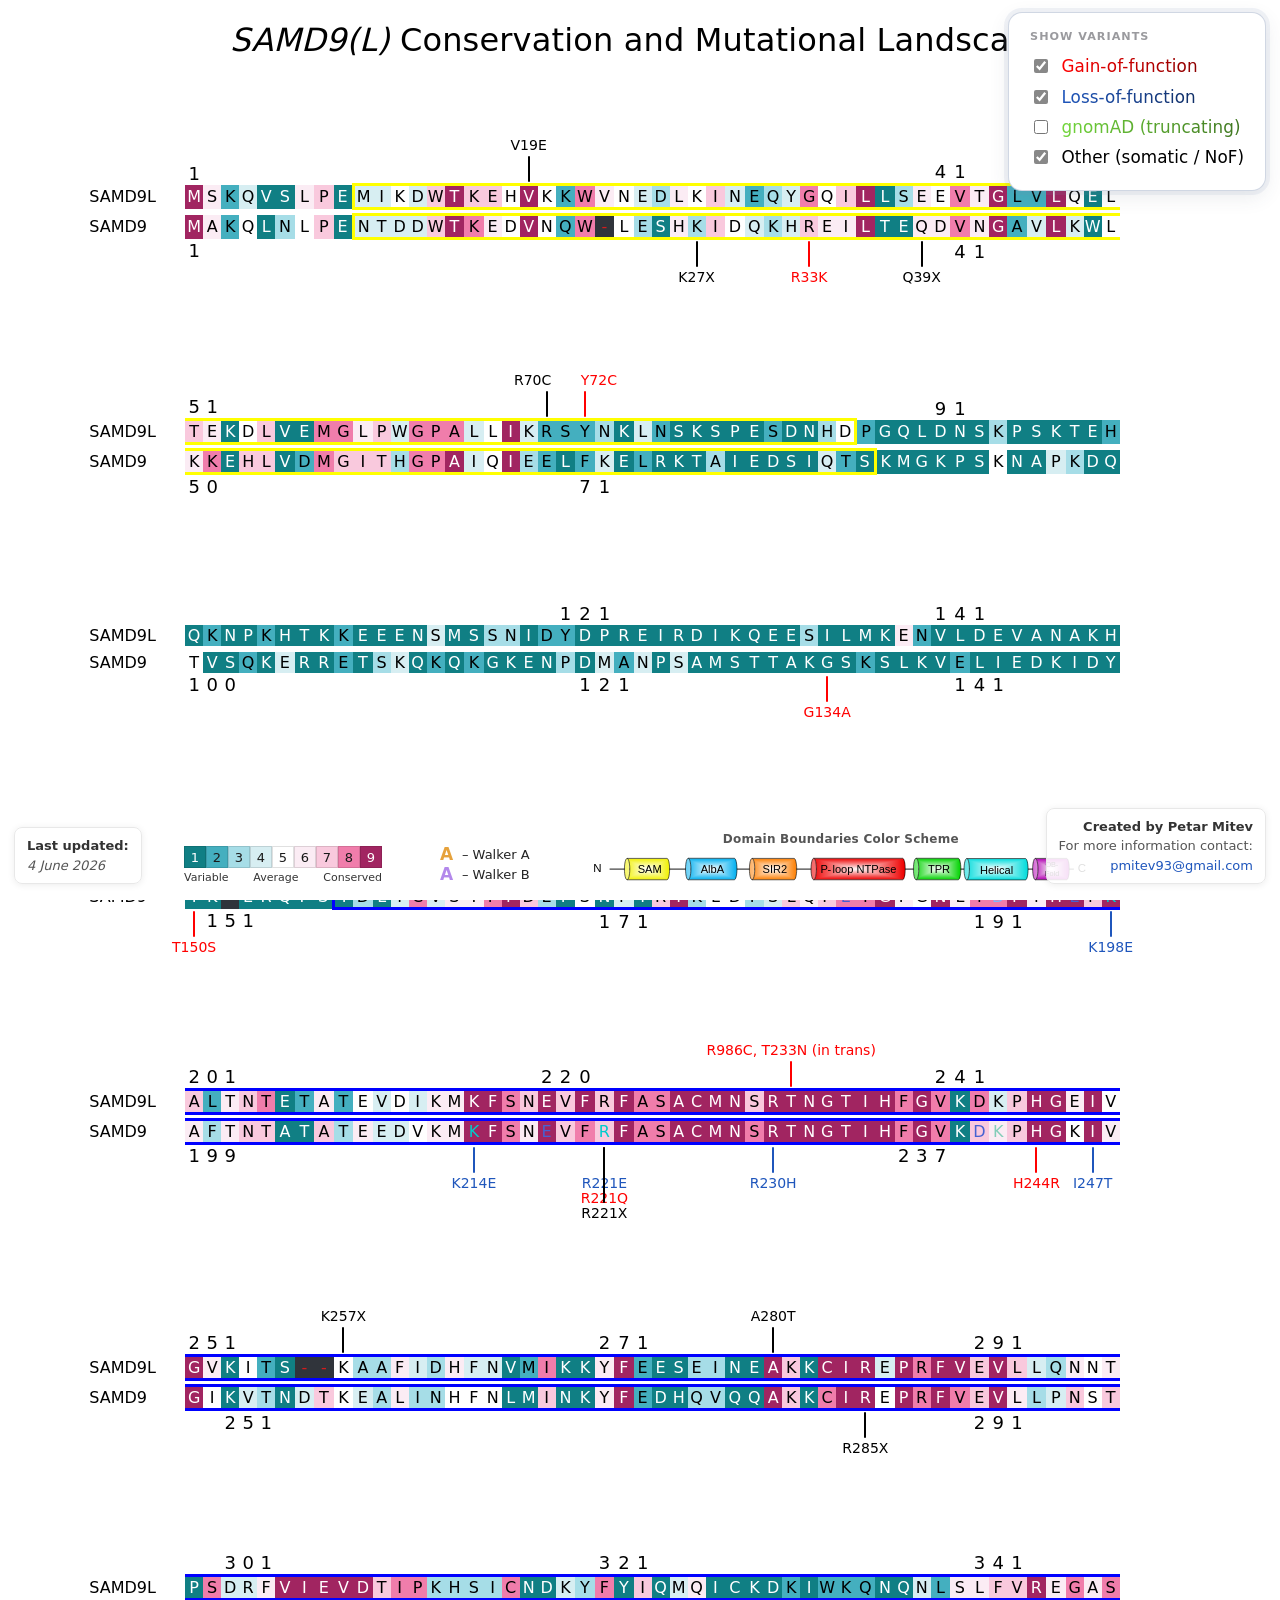
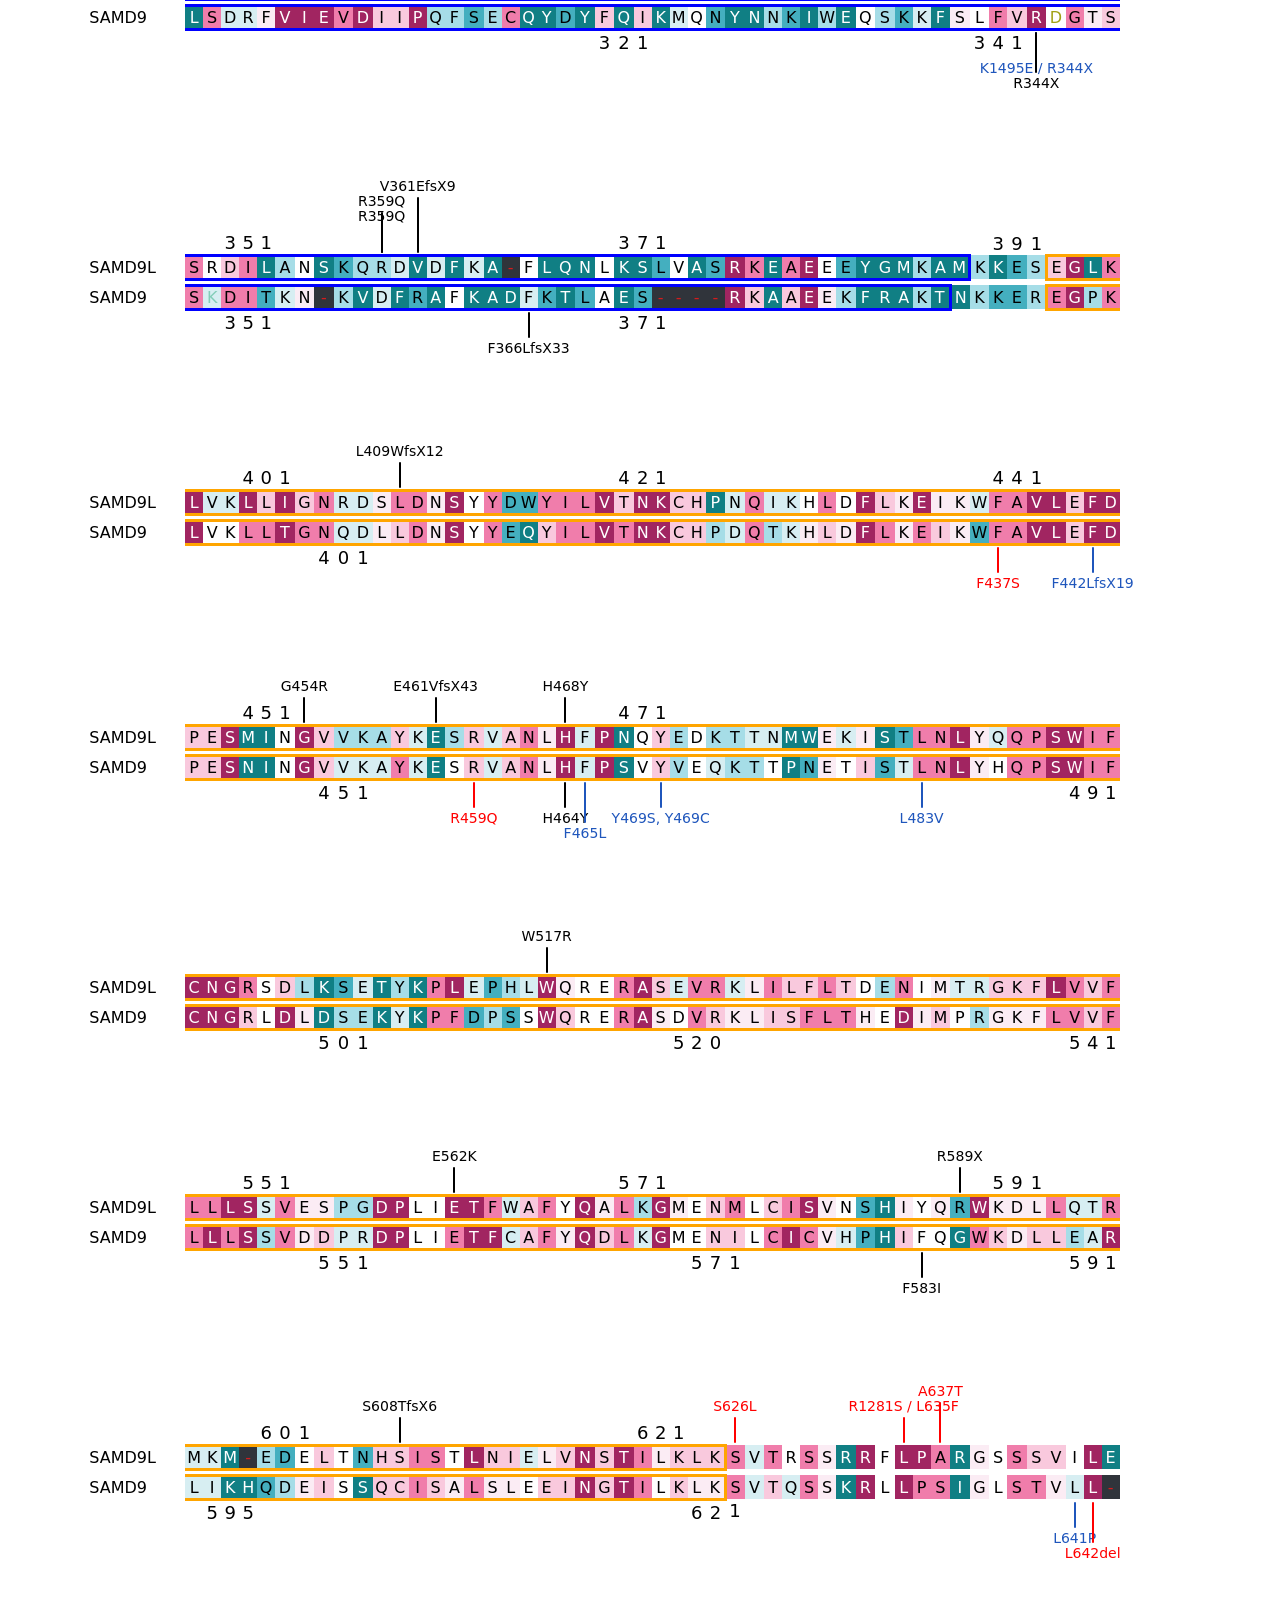
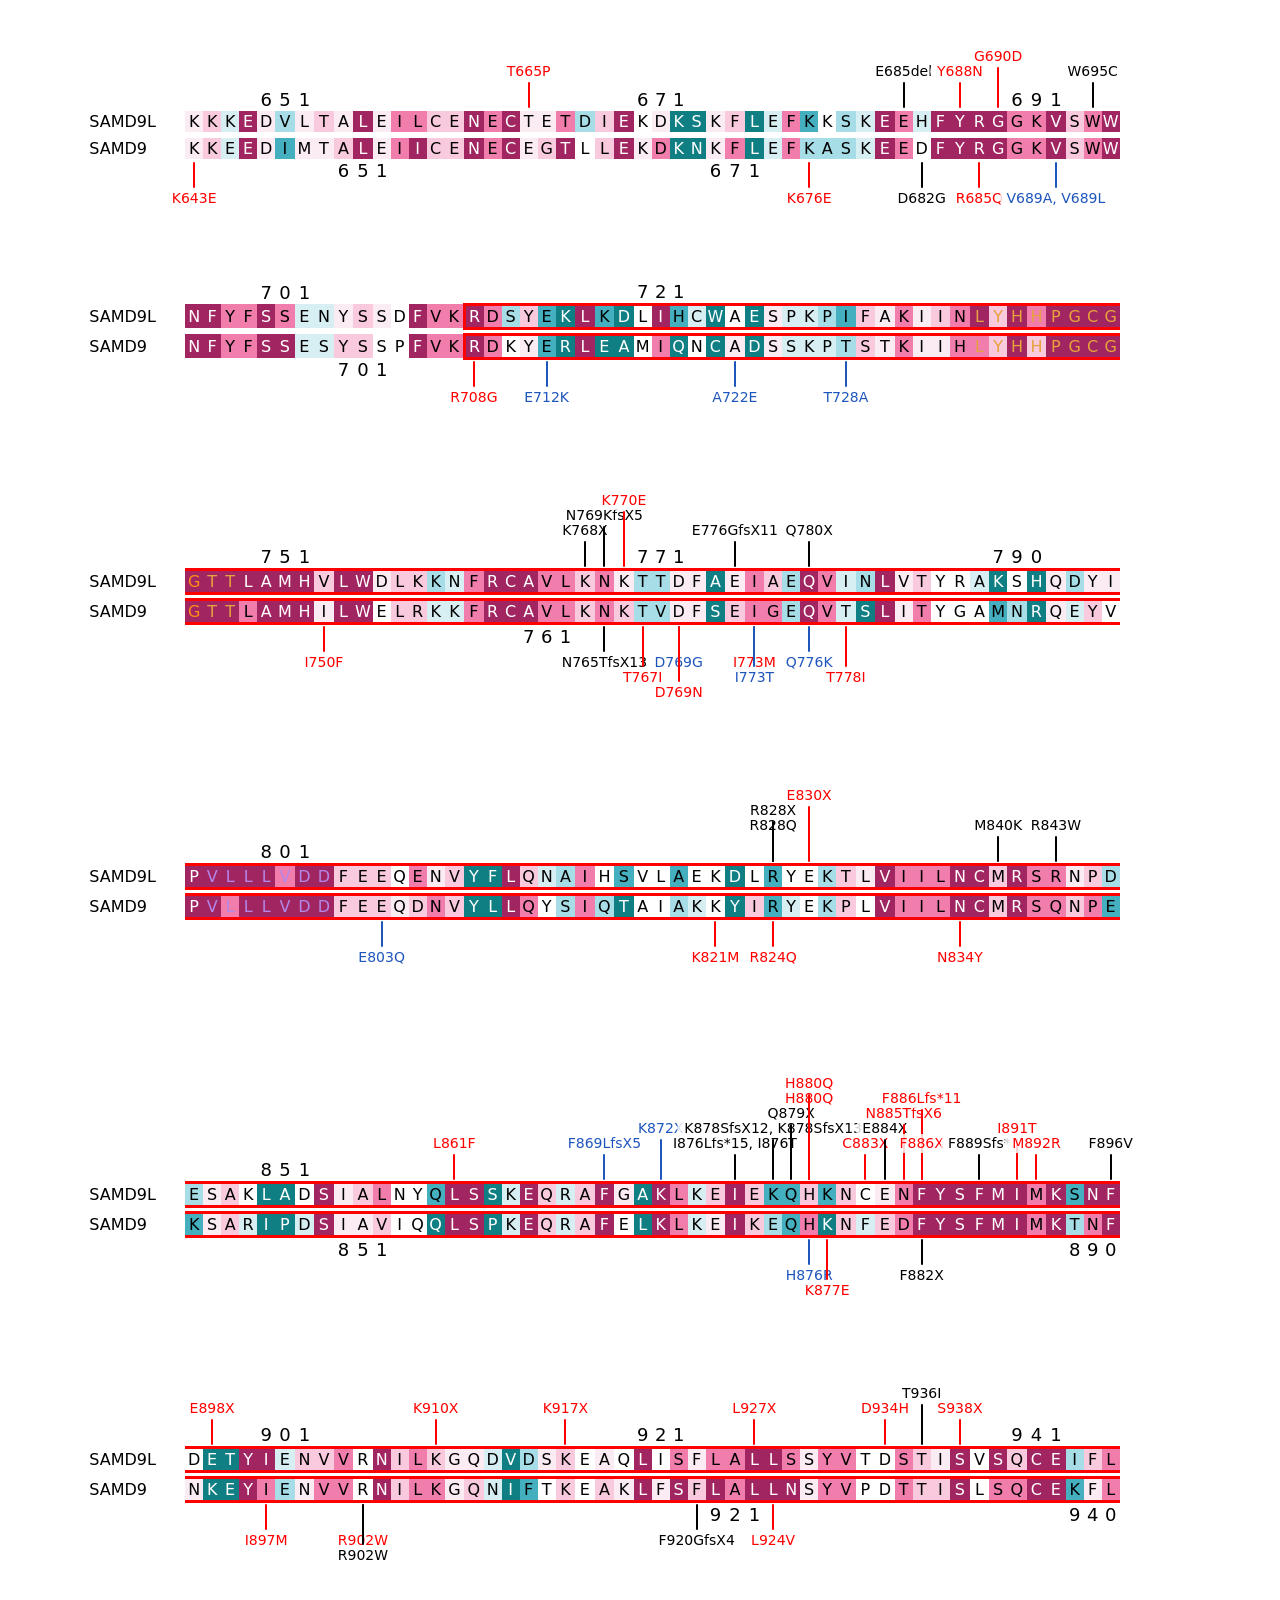
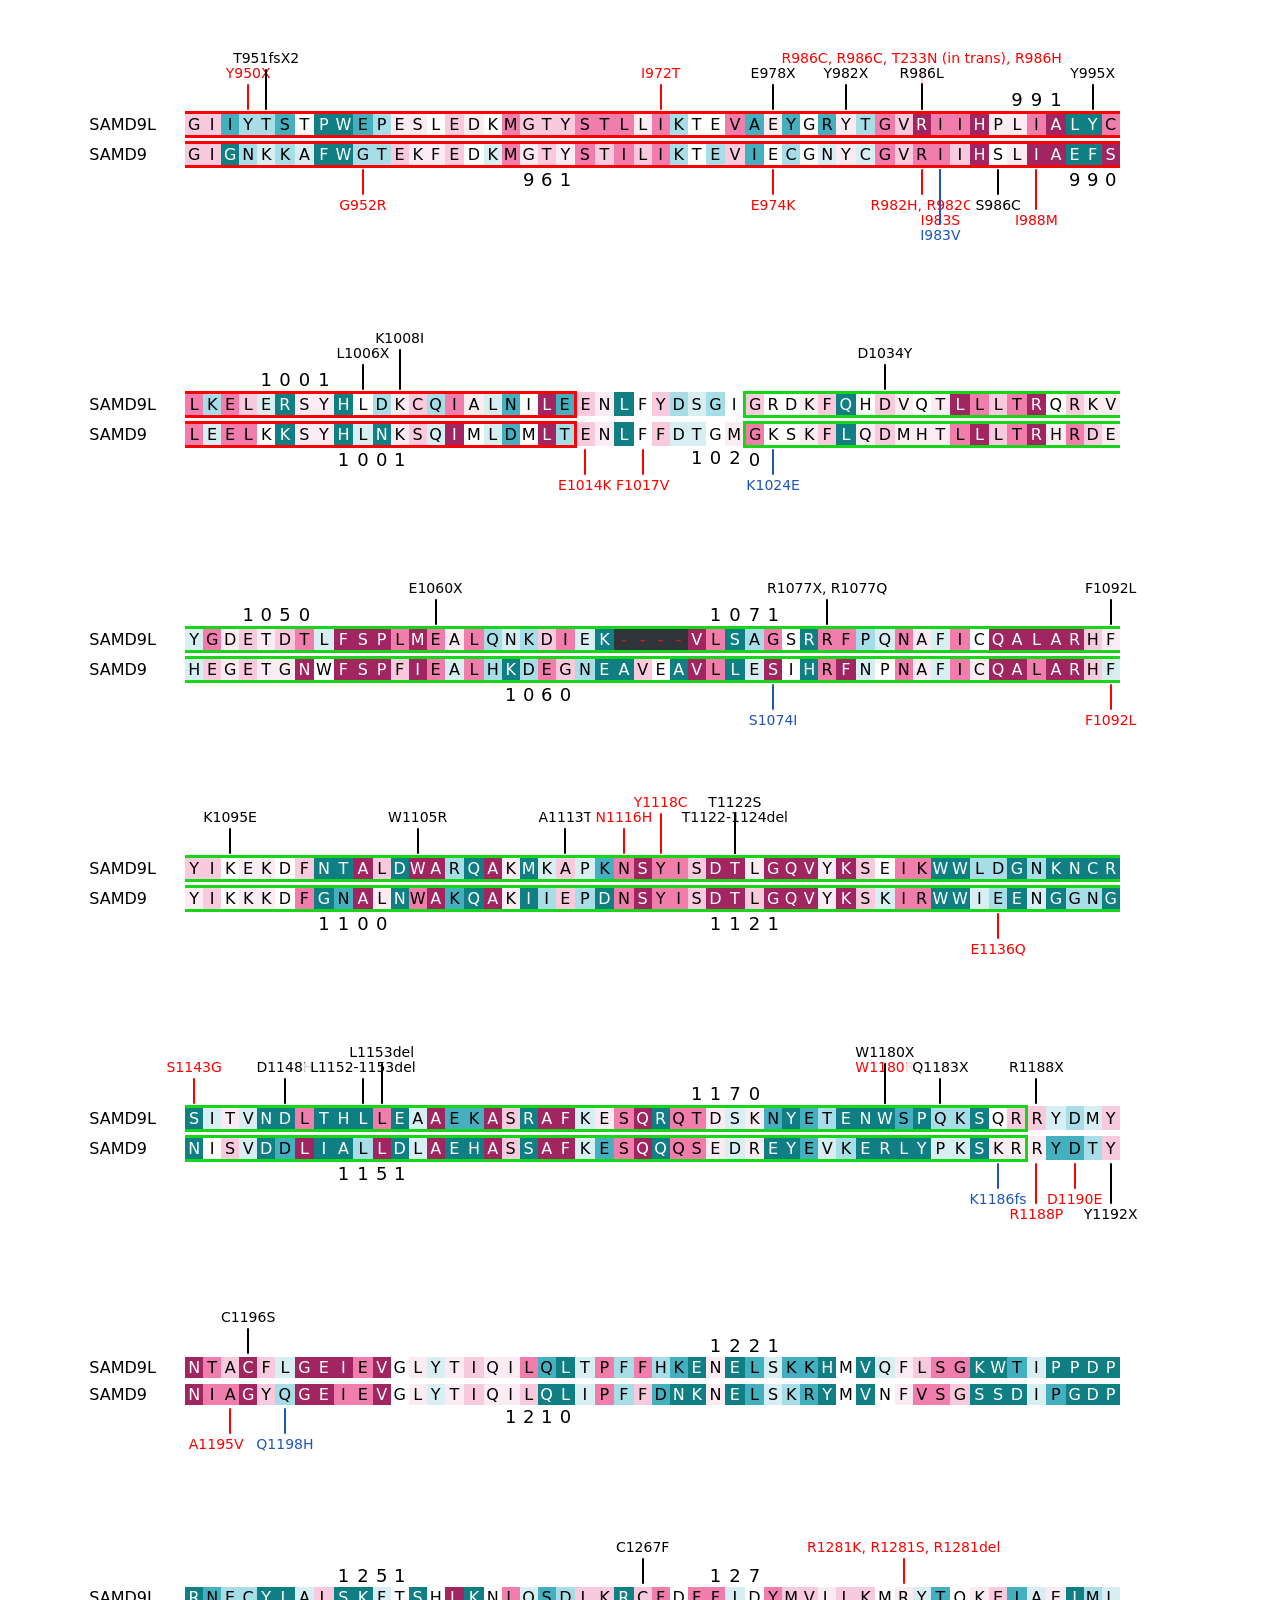
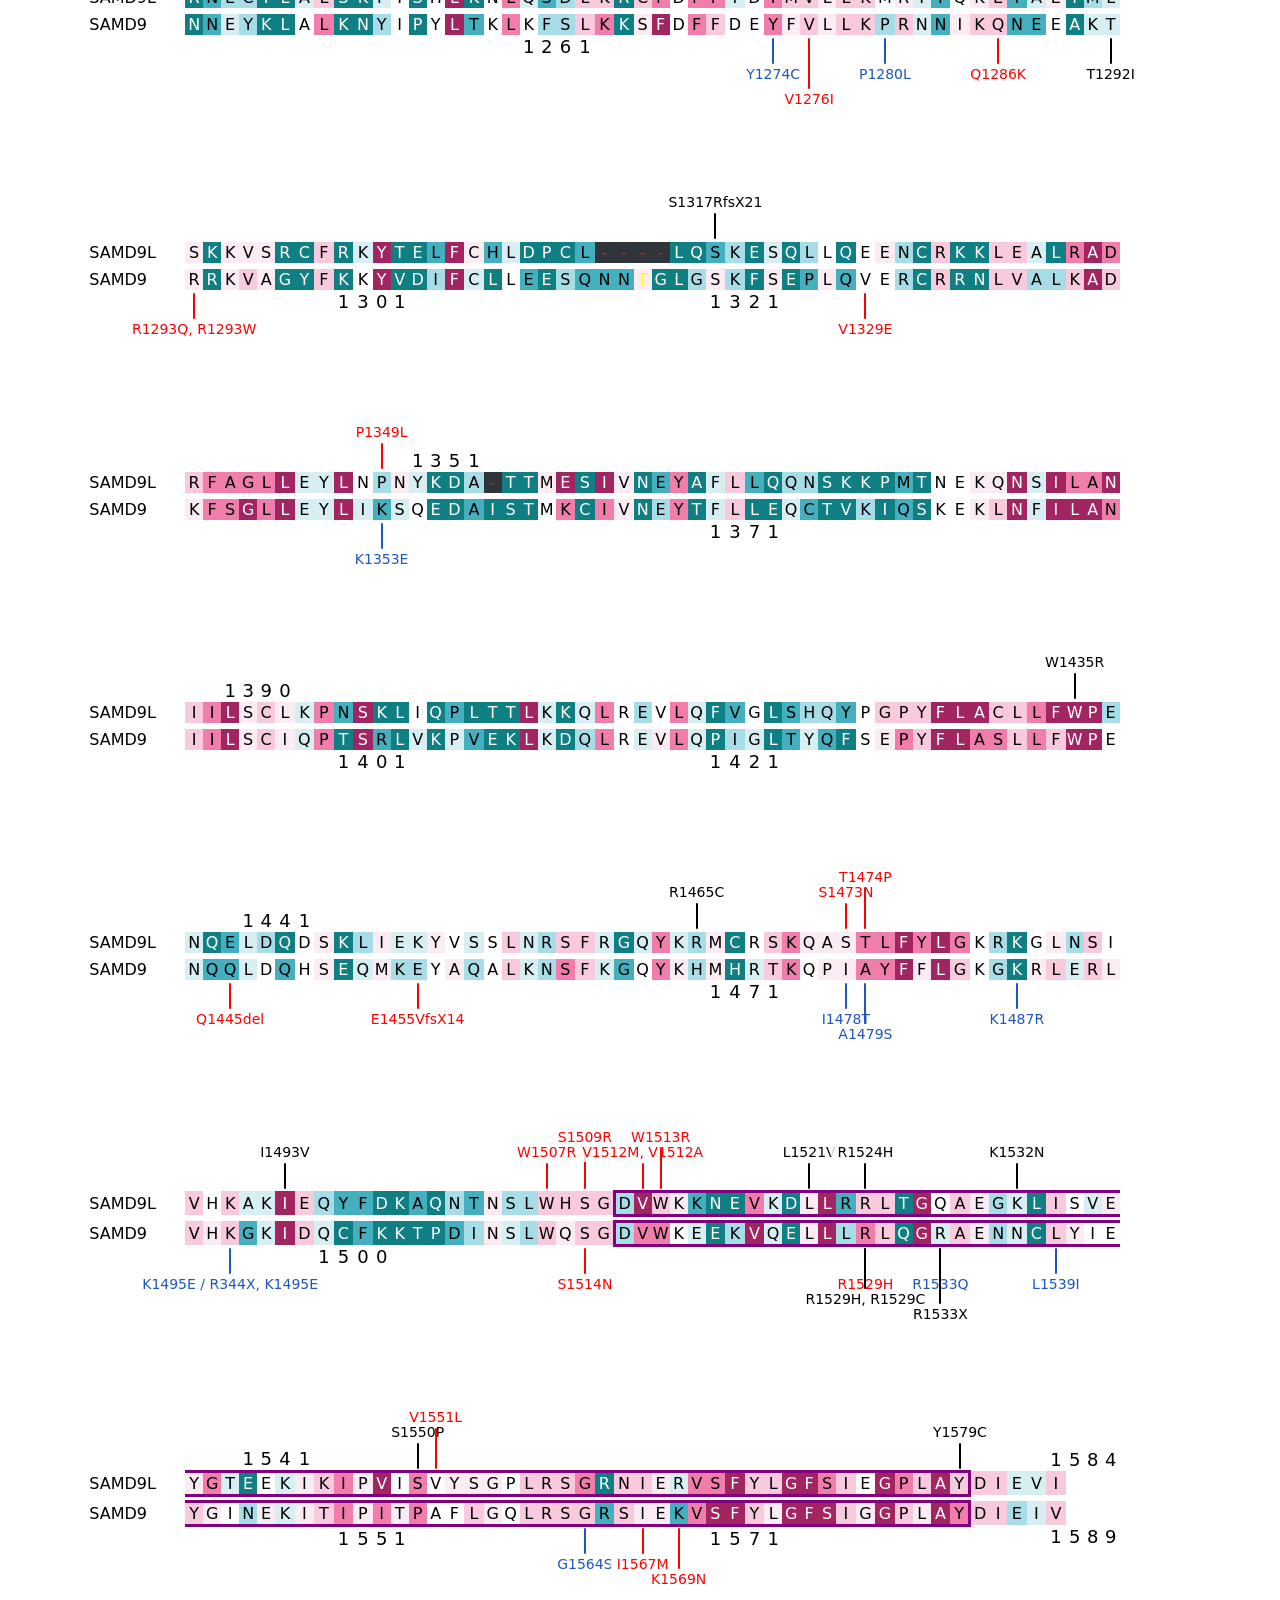
==== commit fa96f035: "Popup: add bold 'Source:' before title, bold 'PMID:' Co-Authored-By: Claude Opus 4.8 <noreply@anthro" ====
--- a/Comprehensive_map_ver2.html
+++ b/Comprehensive_map_ver2.html
@@ -12578,8 +12578,9 @@
   gap:7px; margin-bottom:7px; padding-right:16px; }
 .vpop-chip { width:11px; height:11px; border-radius:50%; flex:0 0 auto; }
 .vpop-prot { font-weight:500; color:#666; font-size:12px; }
-.vpop-title { display:block; font-weight:600; color:#0b48c2; text-decoration:none;
-  max-width:312px; white-space:nowrap; overflow:hidden; text-overflow:ellipsis; }
+.vpop-title { display:inline-block; vertical-align:bottom; font-weight:600;
+  color:#0b48c2; text-decoration:none;
+  max-width:258px; white-space:nowrap; overflow:hidden; text-overflow:ellipsis; }
 .vpop-title:hover { text-decoration:underline; }
 .vpop-row { margin-top:3px; }
 .vpop-dim { color:#5a5a5a; font-size:12px; }
@@ -12912,11 +12913,12 @@
       var paper = (d.paper && PAPERS[d.paper]) || {};
       var url = paper.url || (paper.pmid ? "https://pubmed.ncbi.nlm.nih.gov/" + paper.pmid + "/" : null);
       if (paper.title) {
-        h += '<a class="vpop-title" ' + (url ? 'href="' + esc(url) + '" target="_blank" rel="noopener"' : "") +
-             ' title="' + esc(paper.title) + '">' + esc(paper.title) + "</a>";
+        h += '<div class="vpop-row"><b>Source:</b> ' +
+             '<a class="vpop-title" ' + (url ? 'href="' + esc(url) + '" target="_blank" rel="noopener"' : "") +
+             ' title="' + esc(paper.title) + '">' + esc(paper.title) + "</a></div>";
       }
       if (paper.pmid) {
-        h += '<div class="vpop-row vpop-dim">PMID ' +
+        h += '<div class="vpop-row vpop-dim"><b>PMID:</b> ' +
              '<a href="https://pubmed.ncbi.nlm.nih.gov/' + esc(paper.pmid) + '/" target="_blank" rel="noopener">' +
              esc(paper.pmid) + "</a></div>";
       }
